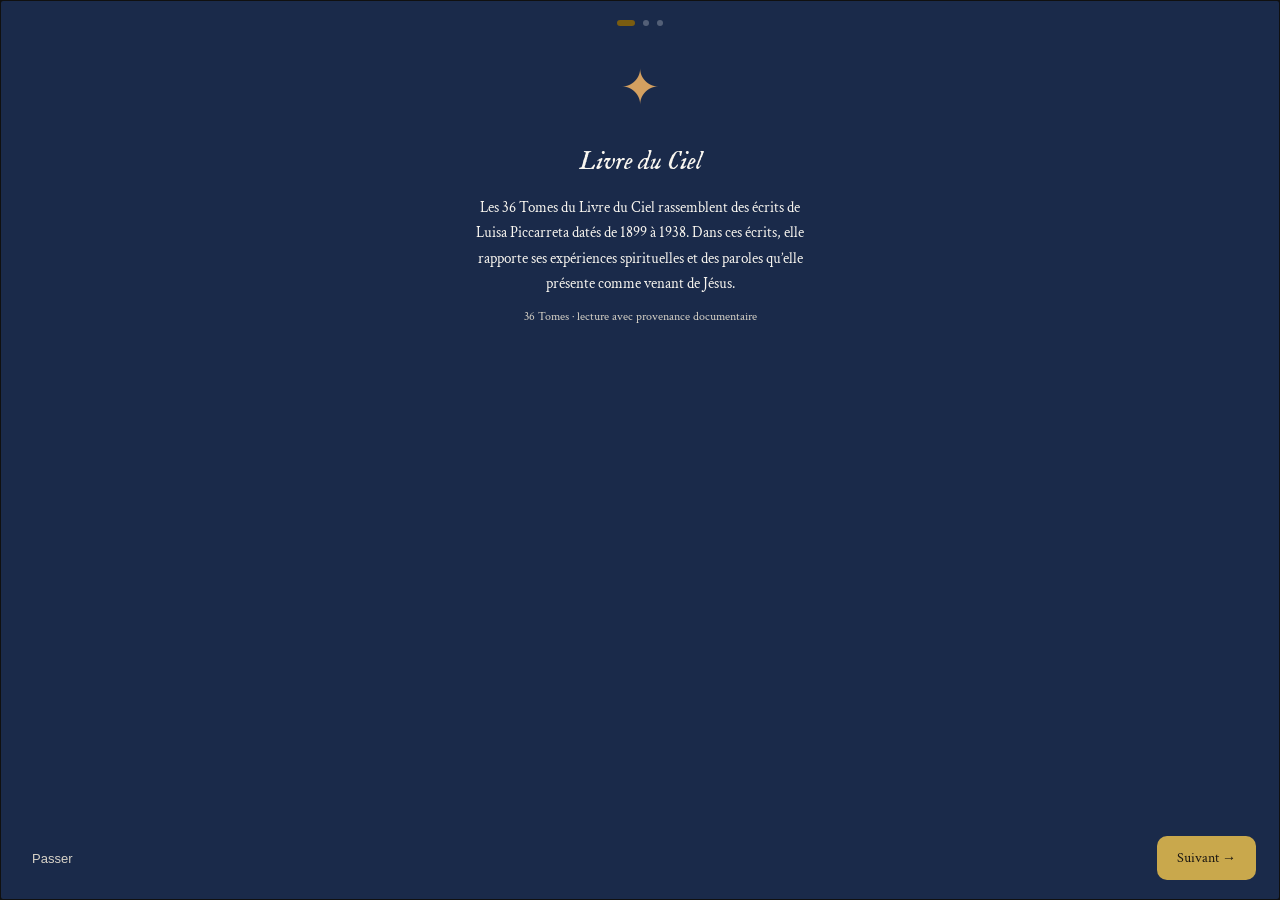
==== index.html @ bce95d48 "v142.19" ====
<!DOCTYPE html>
<html lang="fr" data-theme="system">
<head>
<meta charset="UTF-8">
<meta name="viewport" content="width=device-width, initial-scale=1.0, viewport-fit=cover">
<meta name="theme-color" content="#1A2A4A">
<meta name="apple-mobile-web-app-capable" content="yes">
<meta name="apple-mobile-web-app-status-bar-style" content="default">
<meta name="apple-mobile-web-app-title" content="Livre du Ciel">
<title>Livre du Ciel — Luisa Piccarreta</title>
<link rel="manifest" href="manifest.json">
<link rel="icon" type="image/png" sizes="16x16" href="icons/favicon-16.png">
<link rel="icon" type="image/png" sizes="32x32" href="icons/favicon-32.png">
<link rel="shortcut icon" href="icons/favicon.ico">
<link rel="apple-touch-icon" sizes="60x60" href="icons/icon-60.png">
<link rel="apple-touch-icon" sizes="120x120" href="icons/icon-120.png">
<link rel="apple-touch-icon" sizes="180x180" href="icons/apple-touch-icon.png">
<link rel="stylesheet" href="assets/icons/tabler-icons.min.css">
<link rel="stylesheet" href="assets/fonts/fonts.css">
<script src="assets/js/sortable.min.js"></script>
<style>
/* ═══════════════════════════════════════════
   TOKENS
═══════════════════════════════════════════ */
:root {
  --ivory:#F9F6F0; --night:#1A2A4A; --gold:#C9A84C; --gold-decor:#C9A84C; --gold-border:#B89432; --gold-text:#6E5410; --gold-light:#E8D5A3;
  --gold-pale:#F5EDD8; --ink:#2C1810; --muted:#7A6E62; --border:#E2D9CC;
  --white:#FFFFFF; --green:#0F6E56; --red:#993C1D;
  --serif:'IM Fell English',Georgia,serif;
  --body:'Crimson Text',Georgia,serif;
  --reader-size:19px;
  --reader-measure:613px; --home-offline-title-size:13px; --home-offline-detail-size:12px;
  --reader-title-size:20px; --browse-title-size:15px; --journey-copy-size:13px; --journey-action-size:14px;
  --content-meta-size:12px; --content-seq-size:11px; --reading-badge-size:11px; --source-mode-size:12px; --supp-badge-size:12px;
  --reader-control-size:14px; --reader-journey-copy-size:13px; --reader-journey-action-size:14px; --reader-context-back-size:14px; --reader-chrome-title-size:14px; --reader-orientation-size:12px; --reader-date-size:13px; --search-excerpt-size:15px; --espace-excerpt-size:14px; --collection-excerpt-size:14px;
  --help-body-size:14px; --help-tip-size:13px; --help-title-size:16px; --annotation-body-size:14px; --collection-title-size:16px;
  --home-title-size:28px; --home-quote-size:15px; --home-resume-title-size:16px; --home-action-size:13px;
  --accent:#7a5c10;
  --onboarding-bg:#1A2A4A; --onboarding-ink:#F9F6F0; --onboarding-muted:#D8D3C8; --onboarding-accent:#D4A060;
  --accent-fill:#1A2A4A; --accent-fill-ink:#D4A060; --toast-bg:#1A2A4A; --toast-ink:#F9F6F0;
  --supp-bg:rgba(110,84,16,.055); --supp-border:#B89432; --supp-badge-bg:#F2E6C6; --supp-badge-ink:#5C4610;
  --sat-top:env(safe-area-inset-top,0px);
  --sat-bot:env(safe-area-inset-bottom,0px);
  --nav-h:58px;
  --nav-safe-h:calc(var(--nav-h) + var(--sat-bot));
}
@media(prefers-color-scheme:dark){
  :root{--ivory:#1A1612;--night:#E8D9C4;--gold:#D4A843;--gold-decor:#D4A843;--gold-border:#8F6C24;--gold-text:#D4A843;--accent:#d4a843;--gold-light:#5A4520;
        --gold-pale:#2A2010;--ink:#D4C8BC;--muted:#A89B8E;--border:#2E2820;--white:#201C18;
        --accent-fill:#2A2010;--accent-fill-ink:#D4A843;--toast-bg:#E8D9C4;--toast-ink:#2C1810;
        --supp-bg:rgba(212,168,67,.075);--supp-border:#8F6C24;--supp-badge-bg:#342A18;--supp-badge-ink:#E1BC61;}
}
html[data-theme="dark"]{
  --ivory:#1A1612;--night:#E8D9C4;--gold:#D4A843;--gold-decor:#D4A843;--gold-border:#8F6C24;--gold-text:#D4A843;--accent:#d4a843;--gold-light:#5A4520;
  --gold-pale:#2A2010;--ink:#D4C8BC;--muted:#A89B8E;--border:#2E2820;--white:#201C18;
  --accent-fill:#2A2010;--accent-fill-ink:#D4A843;--toast-bg:#E8D9C4;--toast-ink:#2C1810;
  --supp-bg:rgba(212,168,67,.075);--supp-border:#8F6C24;--supp-badge-bg:#342A18;--supp-badge-ink:#E1BC61;
}


/* ══ DARK MODE SURFACE FIXES ══
   Applied when system is dark OR user toggled dark manually.
   Keeps surfaces readable without blown-out contrast. */
@media(prefers-color-scheme:dark){
  :root:not([data-theme="light"]) .resume-card,
  html[data-theme="dark"] .resume-card
  { background:#242018 !important; }

  :root:not([data-theme="light"]) .rc-ref,
  html[data-theme="dark"] .rc-ref
  { color:#D4C8BC !important; }

  :root:not([data-theme="light"]) .rc-excerpt,
  html[data-theme="dark"] .rc-excerpt
  { color:rgba(212,200,188,.6) !important; }

  :root:not([data-theme="light"]) .rc-btn,
  html[data-theme="dark"] .rc-btn
  { background:#C9A84C !important; color:#1A1612 !important; }

  /* Card surfaces — mid dark, not pitch black */
  :root:not([data-theme="light"]) .help-card,
  :root:not([data-theme="light"]) .autour-card,
  :root:not([data-theme="light"]) .vol-card,
  :root:not([data-theme="light"]) .entry-door,
  :root:not([data-theme="light"]) .ha-btn,
  :root:not([data-theme="light"]) .result-card,
  html[data-theme="dark"] .help-card,
  html[data-theme="dark"] .autour-card,
  html[data-theme="dark"] .vol-card,
  html[data-theme="dark"] .entry-door,
  html[data-theme="dark"] .ha-btn,
  html[data-theme="dark"] .result-card
  { background:#242018 !important; }

  /* Search bar */
  :root:not([data-theme="light"]) .search-bar,
  html[data-theme="dark"] .search-bar
  { background:#242018 !important; }

  /* Collection items */
  :root:not([data-theme="light"]) .col-item,
  html[data-theme="dark"] .col-item
  { background:#1A1612 !important; }

  /* Sheet overlays — slightly lighter than page bg */
  :root:not([data-theme="light"]) .sheet,
  :root:not([data-theme="light"]) #autour-sheet,
  html[data-theme="dark"] .sheet,
  html[data-theme="dark"] #autour-sheet
  { background:#201C18 !important; }

  /* Primary button (Créer et ajouter, Enregistrer, Reprendre) */
  :root:not([data-theme="light"]) .btn-primary,
  html[data-theme="dark"] .btn-primary
  { background:#C9A84C !important; color:#1A1612 !important; }

  /* Secondary button */
  :root:not([data-theme="light"]) .btn-secondary,
  html[data-theme="dark"] .btn-secondary
  { background:#2A2418 !important; color:#A89B8E !important;
    border-color:#3A3020 !important; }


  /* Collection picker items */
  :root:not([data-theme="light"]) .col-pick-item:hover,
  html[data-theme="dark"] .col-pick-item:hover
  { background:#2A2418 !important; }

  /* New collection input */
  :root:not([data-theme="light"]) .col-new-input,
  :root:not([data-theme="light"]) .note-textarea,
  html[data-theme="dark"] .col-new-input,
  html[data-theme="dark"] .note-textarea
  { background:#2A2418 !important; color:#D4C8BC !important;
    border-color:#3A3020 !important; }

  /* Size overlay slider area */
  :root:not([data-theme="light"]) #size-overlay .sheet,
  html[data-theme="dark"] #size-overlay .sheet
  { background:#201C18 !important; }

  /* Espace items */
  :root:not([data-theme="light"]) .espace-item:hover,
  html[data-theme="dark"] .espace-item:hover
  { background:#2A2418 !important; }
}
/* Repeat key rules for explicit data-theme=dark (manual toggle) */
html[data-theme="dark"] .resume-card { background:#242018 !important; }
html[data-theme="dark"] .btn-primary  { background:#C9A84C !important; color:#1A1612 !important; }
html[data-theme="dark"] .rc-btn       { background:#C9A84C !important; color:#1A1612 !important; } /* v133 D-04 manual-dark contrast repair */
html[data-theme="dark"] .btn-secondary{ background:#2A2418 !important; color:#A89B8E !important; border-color:#3A3020 !important; }
html[data-theme="dark"] .sheet       { background:#201C18 !important; }
html[data-theme="dark"] #autour-sheet{ background:#201C18 !important; }
html[data-theme="dark"] .col-new-input{ background:#2A2418 !important; color:#D4C8BC !important; border-color:#3A3020 !important; }
html[data-theme="dark"] .note-textarea{ background:#2A2418 !important; color:#D4C8BC !important; border-color:#3A3020 !important; }
html[data-theme="dark"] .search-bar  { background:#242018 !important; }
html[data-theme="dark"] .help-card   { background:#242018 !important; }
html[data-theme="dark"] .autour-card { background:#242018 !important; }
html[data-theme="dark"] .vol-card    { background:#242018 !important; }
html[data-theme="dark"] .entry-door  { background:#242018 !important; }
html[data-theme="dark"] .ha-btn      { background:#242018 !important; }
html[data-theme="dark"] .result-card { background:#242018 !important; }

/* Navy-blue accent blocks (#1A2A4A) were the LIGHT-mode "night" ink colour, hardcoded
   directly instead of via a theme-aware token — so they never adapted for dark mode
   and sat as a jarring cool-blue patch against the warm near-black dark surfaces.
   Fixed at the source: .featured-quote/.chip.active/.dn-result-header/.dn-open-btn and
   their JS-computed equivalents (date navigator picker) now reference var(--accent-fill)
   / var(--accent-fill-ink), which resolve to the warm dark gold-pale/gold pairing in
   dark mode automatically — see the :root token definitions above. No !important
   overrides needed here; system-mode-resolves-to-dark is handled by the same tokens. */
html[data-theme="dark"] .dn-result-count { color:var(--muted) !important; }
@media(prefers-color-scheme:dark) {
  :root:not([data-theme="light"]):not([data-theme="dark"]) .dn-result-count { color:var(--muted) !important; }
}


html[data-theme="light"]{
  --ivory:#F9F6F0;--night:#1A2A4A;--gold:#C9A84C;--gold-decor:#C9A84C;--gold-border:#B89432;--gold-text:#6E5410;--gold-light:#E8D5A3;
  --gold-pale:#F5EDD8;--ink:#2C1810;--muted:#7A6E62;--border:#E2D9CC;--white:#FFFFFF;--toast-bg:#1A2A4A;--toast-ink:#F9F6F0;
}
*,*::before,*::after{box-sizing:border-box;margin:0;padding:0;}
/* Semantic hidden must win over component display rules (notably Safari + flex buttons). */
[hidden]{display:none!important;}
html,body{height:100%;background:var(--ivory);font-family:var(--body);color:var(--ink);}
html{overflow-x:hidden;max-width:100vw;}
body{overflow:hidden;overflow-x:hidden;max-width:100vw;min-height:100vh;min-height:100dvh;min-height:-webkit-fill-available;display:flex;flex-direction:column;padding-bottom:var(--nav-safe-h);}

/* ═══ SCROLL ═══ */
.scroll{flex:1;min-height:0;overflow-y:auto;-webkit-overflow-scrolling:touch;overscroll-behavior:contain;}
.scroll::-webkit-scrollbar{width:3px;}
.scroll::-webkit-scrollbar-thumb{background:var(--border);border-radius:2px;}


@media (prefers-reduced-motion: reduce){
  *,*::before,*::after{animation-duration:.01ms !important;animation-iteration-count:1 !important;transition-duration:.01ms !important;scroll-behavior:auto !important;}
}

/* ═══ SHARED ═══ */
.btn-icon{background:none;border:none;cursor:pointer;color:var(--muted);font-size:20px;
  padding:6px;display:flex;align-items:center;border-radius:8px;transition:color .15s,background .15s;}
.btn-icon:hover{color:var(--night);background:var(--gold-pale);}


/* RA12: WCAG 2.4.11 focus indicator. --gold-text passes on both themes. */
.btn-icon:focus-visible,.parcours-card:focus-visible,.entry-door:focus-visible,.vol-card:focus-visible,.entry-item:focus-visible,
.source-mode-btn:focus-visible,.supp-registry-item:focus-visible,.search-bar input:focus-visible,.espace-filter input:focus-visible,
.ci-note-edit:focus-visible,.note-textarea:focus-visible,.col-new-input:focus-visible{outline:2px solid var(--gold-text);outline-offset:2px;}

/* ═══ BOTTOM NAV ═══ */
#nav{display:flex;position:fixed;left:0;right:0;bottom:0;z-index:9000;height:var(--nav-safe-h);
  background:var(--ivory);border-top:0.5px solid var(--border);padding-bottom:var(--sat-bot);}
/* RA19D semantic shell lifecycle: boot blocks the underlying app until initialization completes. */
body.app-state-boot #nav,body.app-state-boot .screen,body.app-state-onboarding #nav,body.app-state-onboarding .screen{visibility:hidden;pointer-events:none;}
body.app-state-boot,body.app-state-onboarding{overflow:hidden;}
.nav-item{flex:1;display:flex;flex-direction:column;align-items:center;justify-content:center;
  gap:2px;padding:8px 4px 6px;background:none;border:none;cursor:pointer;
  font-size:12px;font-family:var(--body);color:var(--muted);transition:color .15s;}
.nav-item i{font-size:20px;}
.nav-item.active{color:var(--gold);}
.nav-item:focus-visible{outline:2px solid var(--gold-text);outline-offset:2px;}

/* ═══ SCREENS ═══ */
/* V42 desktop scroll containment: Stage A introduced the semantic <main> wrapper.
   It must inherit the body flex-height contract so screen-level .scroll panes have
   a bounded height on desktop while preserving the existing touch scroll model. */
#main-content{position:relative;display:flex;flex:1 1 auto;min-height:0;min-width:0;flex-direction:column;overflow:hidden;width:100%;}
.screen{display:none;flex:1;min-height:0;min-width:0;width:100%;max-width:100%;flex-direction:column;}
.screen.active{display:flex;}
/* Stage A semantic structure/accessibility: one main landmark and visually stable semantic headings. */
.sr-only,.speech-attribution-sr{position:absolute!important;width:1px!important;height:1px!important;padding:0!important;margin:-1px!important;overflow:hidden!important;clip:rect(0,0,0,0)!important;white-space:nowrap!important;border:0!important;}
/* R18 R7 blind-adversarial hardening: the screen-reader attribution remains in the
   accessibility tree but must never contaminate native Copy/Translate/Search or
   Selection.toString(); all other presentation-only speech labels were already
   non-selectable. */
.speech-attribution-sr{-webkit-user-select:none;user-select:none;}
h1.top-bar-title,h1.rh-title,h2.dn-section-title{margin-top:0;font-weight:400;}
h1.top-bar-title{margin-bottom:0;line-height:1.2;}
h1.rh-title{margin-top:0;}
h2.dn-section-title{margin-bottom:0;}

/* ═══ TOP BAR ═══ */
.top-bar{display:flex;align-items:center;justify-content:space-between;
  padding:calc(var(--sat-top) + 10px) 16px 10px;border-bottom:0.5px solid var(--border);
  background:var(--ivory);flex-shrink:0;}
.top-bar-title{font-family:var(--serif);font-style:italic;font-size:18px;color:var(--night);}
.top-bar-sub{font-size:11px;color:var(--muted);}

/* ═══ ONBOARDING ═══ */
.ob-dot{width:6px;height:6px;border-radius:50%;background:rgba(255,255,255,.25);transition:all .2s;}
.ob-dot.active{background:var(--accent);width:18px;border-radius:3px;}
.ob-slide{position:absolute;inset:0;padding:32px 28px 0;opacity:0;pointer-events:none;
  transition:opacity .3s;display:flex;flex-direction:column;align-items:center;text-align:center;}
.ob-slide.active{opacity:1;pointer-events:auto;}
.ob-icon{color:var(--onboarding-accent);}
.ob-title{font-family:var(--serif);font-size:26px;font-style:italic;color:var(--onboarding-ink);
  margin-bottom:16px;line-height:1.3;}
.ob-body{font-size:15px;color:var(--onboarding-ink);line-height:1.7;max-width:340px;}
.ob-sub{font-size:12px;color:var(--onboarding-muted);margin-top:12px;}
.ob-speech-demo{background:rgba(255,255,255,.06);border-radius:12px;padding:16px;
  margin-top:20px;text-align:left;max-width:340px;width:100%;border-left:3px solid #D4A060;}
.ob-choice-btn{display:flex;align-items:center;gap:10px;padding:14px 18px;
  background:rgba(255,255,255,.08);border:0.5px solid rgba(255,255,255,.22);
  border-radius:12px;font-size:14px;color:var(--onboarding-ink);font-family:var(--body);cursor:pointer;
  transition:all .15s;text-align:left;width:100%;}
.ob-choice-btn:hover{background:rgba(255,255,255,.14);}
.ob-choice-btn i{font-size:18px;color:var(--onboarding-muted);flex-shrink:0;}
.ob-skip{background:none;border:none;font-size:13px;color:var(--onboarding-muted);
  cursor:pointer;padding:8px;}
.ob-next{background:var(--gold);border:none;color:#1A1612;font-size:14px;font-weight:500;
  padding:10px 20px;border-radius:10px;cursor:pointer;font-family:var(--body);}
/* RA19D mobile first-launch geometry: dynamic viewport + vertically scrollable active slide. */
#onboarding-overlay{height:100vh;height:100dvh;}
#onboarding-inner{height:100%;height:100dvh;max-height:100dvh;min-height:0;display:flex;flex-direction:column;}
#onboarding-slides{flex:1;min-height:0;overflow:hidden;position:relative;}
#onboarding-slides .ob-slide{overflow-y:auto;overflow-x:hidden;-webkit-overflow-scrolling:touch;overscroll-behavior-y:contain;padding-bottom:24px;}
#onboarding-footer{display:flex;justify-content:space-between;align-items:center;flex-shrink:0;padding:16px 24px calc(20px + var(--sat-bot));}
@media(max-height:600px){
  #onboarding-slides .ob-slide{padding-top:18px;}
  #onboarding-footer{padding-top:10px;padding-bottom:calc(12px + var(--sat-bot));}
  .ob-title{margin-bottom:10px;}
  .ob-speech-demo{margin-top:12px;}
}
/* ═══ END ONBOARDING ═══ */
/* ═══ NOTE QUOTE PREVIEW ═══ */
.note-quote-preview{background:rgba(201,168,76,.08);border-left:3px solid var(--gold);
  border-radius:0 8px 8px 0;padding:10px 14px;margin-bottom:12px;}
.nqp-label{font-size:10px;letter-spacing:.08em;text-transform:uppercase;color:var(--gold-text);margin-bottom:6px;}
.nqp-text{font-family:var(--serif);font-size:14px;color:var(--night);font-style:italic;line-height:1.6;
  display:-webkit-box;-webkit-line-clamp:3;-webkit-box-orient:vertical;overflow:hidden;}
/* ═══ PARCOURS ═══ */
.parcours-list{padding:0 16px 20px;}
.parcours-card{background:var(--white);border:0.5px solid var(--border);border-radius:14px;
  padding:16px 18px;margin-bottom:10px;cursor:pointer;text-align:left;width:100%;
  transition:all .15s;border-left:3px solid transparent;}
.parcours-card:hover{border-left-color:var(--gold);
  background:rgba(201,168,76,.06);}
.pc-label{font-size:10px;letter-spacing:.08em;text-transform:uppercase;color:var(--gold-text);margin-bottom:6px;}
.pc-title{font-family:var(--serif);font-size:16px;color:var(--night);margin-bottom:4px;}
.pc-desc{font-size:12px;color:var(--muted);line-height:1.5;}
.pc-meta{font-size:11px;color:var(--muted);margin-top:8px;}
/* ═══ STATS ═══ */
.stat-card{background:var(--white);border:0.5px solid var(--border);border-radius:12px;
  padding:14px 16px;text-align:center;}
.stat-num{font-family:var(--serif);font-size:28px;color:var(--night);font-weight:400;line-height:1;}
.stat-label{font-size:11px;color:var(--muted);margin-top:4px;}
.stat-progress-label{font-size:11px;color:var(--muted);margin-bottom:6px;}
.stat-progress-bar-bg{height:6px;background:var(--border);border-radius:3px;}
.stat-progress-bar-fill{height:6px;background:var(--gold);border-radius:3px;transition:width .5s;}
/* ═══ ENTRY READ STATUS ═══ */
.ei-statuses{display:flex;align-items:center;gap:5px;flex-shrink:0;margin-top:1px;min-height:22px;}
.ei-fav-mark{width:20px;height:22px;min-width:20px;display:flex;align-items:center;justify-content:center;
  flex-shrink:0;color:var(--red);font-size:16px;line-height:1;}
.ei-read-mark{width:22px;height:22px;min-width:22px;border-radius:50%;display:flex;align-items:center;justify-content:center;
  flex-shrink:0;color:var(--green);font-size:18px;}
.entry-item:not(.read) .ei-title{font-weight:600;}
.entry-item.read .ei-title{font-weight:400;color:var(--muted);opacity:1;}
.entry-item.read .ei-date{opacity:1;}
/* ═══ READER DESKTOP WIDTH ═══ */
@media(min-width:680px){#reader-body{max-width:var(--reader-measure);margin:0 auto;}}
#home-first{padding:32px 20px;}
#home-first .app-title{font-family:var(--serif);font-style:italic;font-size:var(--home-title-size);
  color:var(--night);margin-bottom:6px;}
#home-first .app-sub{font-size:var(--journey-copy-size);color:var(--muted);line-height:1.6;margin-bottom:32px;}
.entry-door{display:flex;align-items:center;gap:14px;padding:18px 20px;
  background:var(--white);border:0.5px solid var(--border);border-radius:14px;
  margin-bottom:12px;cursor:pointer;width:100%;text-align:left;transition:all .15s;
  border-left:3px solid transparent;}
.entry-door:hover{border-left-color:var(--gold);
  background:var(--gold-pale);}
.door-icon{font-size:22px;color:var(--gold-text);width:28px;flex-shrink:0;}
.door-text .dt{font-family:var(--serif);font-size:var(--browse-title-size);color:var(--night);margin-bottom:2px;line-height:1.35;}
.door-text .ds{font-size:var(--content-meta-size);color:var(--muted);line-height:1.4;}
.home-lib-link{display:flex;align-items:center;gap:6px;justify-content:center;
  margin-top:20px;padding:10px;background:none;border:none;cursor:pointer;
  font-size:var(--home-action-size);color:var(--muted);font-family:var(--body);}
.home-lib-link:hover{color:var(--night);}
.home-offline-notice{margin:10px 16px 0;padding:11px 12px;border:0.5px solid var(--border);border-radius:12px;
  background:var(--gold-pale);display:flex;align-items:flex-start;gap:10px;color:var(--night);}
.home-offline-notice>i{font-size:18px;color:var(--gold-text);margin-top:1px;flex-shrink:0;}
.home-offline-copy{flex:1;min-width:0;}
.home-offline-title{font-size:var(--home-offline-title-size);font-weight:600;line-height:1.3;margin-bottom:2px;}
.home-offline-detail{font-size:var(--home-offline-detail-size);color:var(--muted);line-height:1.45;}
.home-offline-action{flex-shrink:0;border:1px solid var(--gold);background:var(--white);color:var(--night);border-radius:8px;
  padding:7px 10px;font:600 var(--content-meta-size)/1.2 var(--body);cursor:pointer;}
.home-offline-action:disabled{opacity:.55;cursor:default;}
@media(max-width:520px){.home-offline-notice{flex-wrap:wrap}.home-offline-action{margin-left:28px;}}

#home-return{padding:16px;}
.featured-quote{background:var(--accent-fill);border-radius:16px;padding:18px 20px;
  margin-bottom:14px;cursor:pointer;transition:opacity .15s;border-left:3px solid var(--gold);}
.featured-quote:hover{opacity:.9;}
.fq-label{font-size:var(--reading-badge-size);letter-spacing:.1em;text-transform:uppercase;color:var(--gold);
  margin-bottom:10px;display:flex;align-items:center;gap:5px;}
.fq-text{font-family:var(--serif);font-size:var(--home-quote-size);color:#fff;line-height:1.65;
  font-style:italic;margin-bottom:10px;}
.fq-ref{font-size:var(--content-meta-size);color:rgba(255,255,255,.62);}
.speech-filter-chip{display:inline-flex;align-items:center;gap:5px;
  padding:5px 12px;border-radius:20px;font-size:12px;font-family:var(--body);
  border:0.5px solid var(--border);background:var(--white);color:var(--night);
  cursor:pointer;transition:all .15s;white-space:nowrap;}
.speech-filter-chip.active{background:#5C3A10;border-color:#5C3A10;color:#fff;}
.speech-filter-chip i{font-size:13px;}
.resume-card{background:var(--night);border-radius:16px;padding:20px;margin-bottom:16px;
  cursor:pointer;transition:opacity .15s;}
.resume-card:hover{opacity:.9;}
.rc-label{font-size:var(--reading-badge-size);letter-spacing:.1em;text-transform:uppercase;color:var(--gold);
  margin-bottom:8px;}
.rc-ref{font-family:var(--serif);font-size:var(--home-resume-title-size);color:#fff;margin-bottom:6px;line-height:1.35;}
.rc-excerpt{font-size:var(--journey-copy-size);color:rgba(255,255,255,.72);font-style:italic;
  line-height:1.65;margin-bottom:14px;display:-webkit-box;
  -webkit-line-clamp:2;-webkit-box-orient:vertical;overflow:hidden;}
.rc-btn{display:inline-flex;align-items:center;gap:6px;background:var(--gold);
  color:var(--night);border:none;border-radius:8px;padding:8px 18px;
  font-size:var(--home-action-size);font-family:var(--body);font-weight:600;cursor:pointer;line-height:1.25;}
.rc-actions{display:flex;flex-wrap:wrap;gap:8px;align-items:stretch;}
.rc-secondary{display:inline-flex;align-items:center;gap:6px;background:transparent;max-width:100%;
  color:#fff;border:1px solid rgba(255,255,255,.32);border-radius:8px;padding:8px 12px;
  font-size:var(--home-action-size);font-family:var(--body);font-weight:500;cursor:pointer;white-space:normal;overflow-wrap:anywhere;line-height:1.25;}
.rc-secondary:hover{background:rgba(255,255,255,.08);}
.rc-health{font-size:var(--journey-copy-size);line-height:1.45;color:rgba(255,255,255,.78);margin:0 0 10px;}
.home-actions{display:flex;gap:10px;}
.ha-btn{flex:1;display:flex;align-items:center;justify-content:center;gap:6px;
  padding:13px 8px;background:var(--white);border:0.5px solid var(--border);
  border-radius:12px;font-size:var(--home-action-size);color:var(--night);font-family:var(--body);
  cursor:pointer;transition:all .15s;}
.ha-btn i{font-size:18px;color:var(--gold-text);}
.ha-btn:hover{background:var(--gold-pale);}

/* ═══ TOMES SCREEN ═══ */
.vol-grid{padding:12px;}
.vol-section-label{font-size:10px;letter-spacing:.1em;text-transform:uppercase;
  color:var(--muted);padding:8px 4px 6px;font-family:var(--body);}
.vol-card{display:flex;align-items:center;gap:12px;padding:13px 14px;
  background:var(--white);border:0.5px solid var(--border);border-radius:12px;
  margin-bottom:8px;cursor:pointer;transition:all .15s;border-left:3px solid transparent;
  width:100%;text-align:left;}
.vol-card:hover{border-left-color:var(--gold);
  background:var(--gold-pale);}
.vol-card.locked{opacity:.45;cursor:default;pointer-events:none;}
.vol-card.current{border-left-color:var(--gold);}
.vc-num{font-size:11px;font-weight:600;color:var(--gold-text);width:32px;flex-shrink:0;
  font-family:var(--body);}
.vc-body{flex:1;min-width:0;}
.vc-title{font-family:var(--serif);font-size:var(--browse-title-size);color:var(--night);margin-bottom:2px;line-height:1.35;}
.vc-sub{font-size:var(--content-meta-size);color:var(--muted);}
.vc-status{width:7px;height:7px;border-radius:50%;flex-shrink:0;}
.vs-ok{background:#2D7A40;}
.vs-rev{background:var(--gold);}
.vs-soon{background:var(--border);}
.vol-progress{height:2px;background:var(--border);border-radius:1px;margin-top:5px;}
.vol-progress-bar{height:2px;background:var(--gold);border-radius:1px;transition:width .3s;}

/* ═══ ENTRY LIST (inside a tome) ═══ */
.entry-item{display:flex;align-items:flex-start;gap:10px;padding:12px 16px;
  border-bottom:0.5px solid var(--border);cursor:pointer;transition:background .1s;
  background:none;width:100%;text-align:left;border-left:2px solid transparent;}
@media(hover:hover){.entry-item:hover{background:var(--gold-pale);}}
.ei-seq{font-size:var(--content-seq-size);color:var(--muted);width:32px;flex-shrink:0;text-align:right;margin-top:2px;}
.ei-body{flex:1;min-width:0;}
.ei-title{font-family:var(--serif);font-size:var(--browse-title-size);color:var(--night);
  line-height:1.35;margin-bottom:3px;}
.ei-date{font-size:var(--content-meta-size);color:var(--muted);}
.ei-supp-badge,.supplement-badge{display:inline-flex;align-items:center;gap:4px;width:max-content;
  border:1px solid var(--supp-border);background:var(--supp-badge-bg);color:var(--supp-badge-ink);
  border-radius:999px;font-family:var(--body);font-size:var(--supp-badge-size);font-weight:600;line-height:1.1;
  letter-spacing:.06em;text-transform:uppercase;padding:3px 7px;}
.ei-supp-badge{margin-top:5px;}
.corpus-mode-pill{white-space:nowrap;}
.source-mode-bar{display:flex;justify-content:center;padding:7px 12px 8px;background:var(--ivory);border-bottom:.5px solid var(--border);flex-shrink:0;}
.source-mode-segment{display:inline-flex;align-items:center;padding:2px;background:var(--white);border:1px solid var(--border);border-radius:999px;box-shadow:0 1px 2px rgba(54,44,26,.04);max-width:100%;}
.source-mode-btn{min-height:44px;border:0;background:transparent;color:var(--muted);font-family:var(--body);font-size:var(--source-mode-size);font-weight:600;letter-spacing:.04em;padding:8px 14px;border-radius:999px;cursor:pointer;white-space:nowrap;}
.source-mode-btn:hover{color:var(--night);}
.source-mode-btn.active{background:var(--gold-pale);color:var(--gold-text);box-shadow:inset 0 0 0 1px var(--gold-light);}
.source-mode-caption{font-size:var(--content-meta-size);color:var(--muted);text-align:center;padding:0 14px 7px;background:var(--ivory);}
.documentary-view-status{display:none;align-items:center;justify-content:space-between;gap:10px;padding:7px 12px;background:var(--gold-pale);border-bottom:.5px solid var(--gold-light);color:var(--gold-text);font-size:var(--content-meta-size);flex-shrink:0;}
.documentary-view-status.show{display:flex;}
.documentary-view-status-copy{min-width:0;font-weight:600;line-height:1.3;}
.documentary-view-status-actions{display:flex;align-items:center;gap:6px;flex-shrink:0;}
.documentary-view-status-btn{min-height:36px;border:1px solid var(--gold-light);border-radius:999px;background:var(--white);color:var(--gold-text);font-family:var(--body);font-size:11px;font-weight:700;padding:5px 9px;cursor:pointer;white-space:nowrap;}
.documentary-view-status-btn.primary{background:var(--gold-text);color:var(--white);border-color:var(--gold-text);}
.documentary-view-status-btn:focus-visible{outline:2px solid var(--gold-text);outline-offset:2px;}
@media(max-width:420px){.documentary-view-status{align-items:flex-start;flex-direction:column}.documentary-view-status-actions{width:100%;justify-content:flex-start;flex-wrap:wrap}}
.documentary-choice-list{display:grid;gap:8px;margin-top:10px;}
.documentary-choice{width:100%;text-align:left;border:1px solid var(--border);border-radius:10px;background:var(--white);color:var(--ink);padding:11px 12px;font-family:var(--body);cursor:pointer;}
.documentary-choice.active{border-color:var(--gold-text);background:var(--gold-pale);}
.documentary-choice strong{display:block;font-size:14px;margin-bottom:3px;}
.documentary-choice span{display:block;font-size:12px;color:var(--muted);line-height:1.4;}
.documentary-choice:focus-visible{outline:2px solid var(--gold-text);outline-offset:2px;}
.journey-selection-guide{margin:8px 14px 4px;padding:9px 11px;border:1px solid var(--gold-light);border-radius:9px;
  background:var(--gold-pale);color:var(--gold-text);font-size:12px;line-height:1.45;}
.journey-selection-guide[hidden]{display:none!important;}
.supp-registry-intro{margin:12px 16px 8px;padding:12px 13px;border:1px solid var(--supp-border);border-radius:10px;background:var(--supp-bg);font-size:12px;line-height:1.5;color:var(--ink);}
.supp-registry-item{display:block;width:calc(100% - 24px);margin:0 12px 8px;padding:12px 13px;text-align:left;border:1px solid var(--border);border-left:3px solid var(--supp-border);border-radius:10px;background:var(--white);cursor:pointer;}
.supp-registry-item:hover{background:var(--supp-bg);}
.sri-top{display:flex;align-items:center;gap:7px;flex-wrap:wrap;margin-bottom:5px;font-size:var(--content-meta-size);color:var(--muted);}
.sri-title{font-family:var(--serif);font-size:var(--browse-title-size);line-height:1.35;color:var(--night);margin-bottom:4px;}
.sri-excerpt{font-size:var(--content-meta-size);line-height:1.45;color:var(--muted);display:-webkit-box;-webkit-line-clamp:2;-webkit-box-orient:vertical;overflow:hidden;}
.sri-type{display:inline-flex;border:1px solid var(--supp-border);background:var(--supp-badge-bg);color:var(--supp-badge-ink);border-radius:999px;padding:2px 6px;font-size:12px;font-weight:600;letter-spacing:.04em;text-transform:uppercase;}
.supp-context-card{margin:0 0 12px;padding:10px 12px;border:1px dashed var(--border);border-radius:8px;background:var(--white);color:var(--muted);font-size:12px;line-height:1.5;}
.supp-context-card.after{margin-top:10px;margin-bottom:0;}
.supp-context-label{font-size:12px;letter-spacing:.08em;text-transform:uppercase;color:var(--gold-text);margin-bottom:4px;font-weight:600;}
@media(max-width:420px){.source-mode-btn{min-height:44px;padding:10px 10px;font-size:var(--source-mode-size)}.source-mode-bar{padding-left:8px;padding-right:8px;overflow-x:auto}.source-mode-segment{flex-shrink:0}}
@media(max-width:420px){.source-mode-bar.reader-context-bar{overflow:visible}.reader-context-bar .source-mode-segment{flex:1 1 auto}.reader-context-bar .source-mode-btn{padding-left:7px;padding-right:7px}}

/* ═══ READER ═══ */
.reader-top{display:flex;align-items:center;justify-content:space-between;
  padding:calc(var(--sat-top) + 8px) 14px 8px;border-bottom:0.5px solid var(--border);
  background:var(--ivory);flex-shrink:0;}
.btn-back{display:flex;align-items:center;gap:5px;background:none;border:none;
  cursor:pointer;color:var(--muted);font-size:13px;font-family:var(--body);
  padding:4px;border-radius:6px;transition:color .15s;}
.btn-back:hover{color:var(--night);}
.reader-tools{display:flex;align-items:center;gap:2px;}
.reader-top-title{flex:1;min-width:0;text-align:center;padding:0 8px;font-family:var(--serif);font-size:var(--reader-chrome-title-size);
  color:var(--night);white-space:nowrap;overflow:hidden;text-overflow:ellipsis;}
.reader-menu-list{display:grid;grid-template-columns:1fr;gap:8px;padding:6px 0 2px;}
.reader-menu-btn{min-height:48px;width:100%;display:flex;align-items:center;gap:10px;text-align:left;padding:10px 12px;
  border:1px solid var(--border);border-radius:10px;background:var(--white);color:var(--ink);font:inherit;cursor:pointer;}
.reader-menu-btn i{font-size:19px;color:var(--gold-text);}
.reader-menu-btn.active{border-color:var(--gold-light);background:var(--gold-pale);}
.reader-info-grid{display:grid;gap:8px;padding:6px 0 12px;}
.reader-info-row{display:grid;grid-template-columns:minmax(100px,34%) 1fr;gap:10px;align-items:start;font-size:13px;}
.reader-info-key{color:var(--muted);}
.reader-info-val{color:var(--ink);overflow-wrap:anywhere;}
.reader-info-val.mono{font-family:monospace;font-size:11px;color:var(--gold-text);}
@media(max-width:420px){.reader-top-title{display:none}.reader-tools{margin-left:auto}.reader-info-row{grid-template-columns:1fr}.reader-info-key{font-size:11px}}
.mode-pill{font-size:12px;padding:3px 10px;border-radius:12px;border:0.5px solid var(--border);
  background:none;color:var(--muted);cursor:pointer;font-family:var(--body);transition:all .15s;}
.mode-pill.reperes-active{background:var(--accent-fill);color:var(--accent-fill-ink);border-color:var(--accent-fill);}

.reader-header{padding:20px 22px 10px;}
/* v106: while an ordinary entry-open is authoritatively pinned to the absolute
   entry start, browser scroll anchoring must not reinterpret late header/font
   reflow as reading progress. The class is removed on the first genuine user
   scroll gesture. */
#reader-scroll.entry-start-locked{overflow-anchor:none;}
/* v110 Reader/List isolation. The Tome-list position is captured as logical
   return context, then the physical source scroller is neutralised only at the
   last handoff boundary. While Reader is active the hidden list stays at zero;
   its old position is reconstructed only after returning to Entries. */
#entries-list.reader-handoff-source-frozen{overflow-y:hidden!important;-webkit-overflow-scrolling:auto!important;touch-action:none!important;overscroll-behavior:none!important;}
#entries-list.reader-handoff-source-isolated{visibility:hidden!important;scroll-behavior:auto!important;overflow-anchor:none!important;}
#reader-scroll.entry-list-handoff-reset{-webkit-overflow-scrolling:auto!important;scroll-behavior:auto!important;overflow-anchor:none!important;}
#screen-entries.entries-return-restoring #entries-list{visibility:hidden!important;}
#entries-list.entries-return-lock{scroll-behavior:auto!important;overflow-anchor:none!important;}

/* v115 Search-branch navigation closure: physical scroll surfaces are never
   navigation authority. Active destination screens can be laid out while
   concealed, then revealed only after their semantic target is established. */
.screen.navigation-commit-hidden{visibility:hidden!important;pointer-events:none!important;}
.scroll.navigation-source-frozen{overflow-y:hidden!important;-webkit-overflow-scrolling:auto!important;touch-action:none!important;overscroll-behavior:none!important;}
#entries-list.tome-start-lock,#entries-list.entries-return-lock,#tomes-list.tomes-return-lock{scroll-behavior:auto!important;overflow-anchor:none!important;}

/* Reader context bar: Back remains the primary fixed navigation action. Documentary layer choices moved to the secondary Vue documentaire sheet. */
.source-mode-bar.reader-context-bar{justify-content:flex-start;gap:8px;overflow:visible;}
.reader-context-back{min-height:48px;display:inline-flex;align-items:center;gap:6px;flex:0 0 auto;border:1px solid var(--gold-light);background:var(--gold-pale);color:var(--gold-text);border-radius:999px;padding:8px 16px;font-family:var(--body);font-size:var(--reader-context-back-size);font-weight:700;line-height:1;cursor:pointer;white-space:nowrap;}
.reader-context-back i{font-size:calc(var(--reader-context-back-size) + 5px);}
.reader-context-back:hover{background:var(--white);color:var(--night);}
.reader-context-back:focus-visible{outline:2px solid var(--gold-text);outline-offset:2px;}
.reader-context-bar .source-mode-segment{flex:1 1 auto;min-width:0;justify-content:center;}
.reader-context-bar .source-mode-btn{flex:1 1 0;min-width:0;padding-left:9px;padding-right:9px;}
.reader-source-short{display:none;}
/* Inherited from v142.5: phone-safe Reader source selector closure. Short labels remain the
   canonical phone labels. The three source buttons use a real grid and never
   rely on clipping to avoid overlap. At Grand / Très grand, the source grid
   moves to its own row so the user's requested typography is preserved. */
@media(max-width:420px){
  .source-mode-bar.reader-context-bar{display:grid;grid-template-columns:auto minmax(0,1fr);align-items:center;gap:4px;padding-left:4px;padding-right:4px;overflow:visible;}
  .reader-context-back{padding-left:8px;padding-right:8px;}
  .reader-context-bar .source-mode-segment{display:grid;grid-template-columns:repeat(3,minmax(0,1fr));width:100%;min-width:0;flex:none;}
  .reader-context-bar .source-mode-btn{width:100%;min-width:0;padding-left:4px;padding-right:4px;letter-spacing:.01em;}
  .reader-context-bar .reader-source-long{display:none;}
  .reader-context-bar .reader-source-short{display:inline;}
}
/* Grand and Très grand use a separate selector row. This is a structural
   fallback: no font reduction, no truncation, no overflow masking. */
@media(max-width:420px){
  html[data-text-level="large"] .source-mode-bar.reader-context-bar,
  html[data-text-level="xlarge"] .source-mode-bar.reader-context-bar{grid-template-columns:1fr;align-items:stretch;}
  html[data-text-level="large"] .reader-context-back,
  html[data-text-level="xlarge"] .reader-context-back{justify-self:start;}
}
.journey-state-block{margin:0 0 12px;}
.journey-intent-indicator{display:inline-flex;align-items:center;gap:5px;margin:0 0 6px;padding:4px 9px;border-radius:999px;font:600 var(--reader-orientation-size) var(--body);letter-spacing:.04em;background:var(--gold-pale);color:var(--gold-text);}
.journey-intent-indicator.consultation{background:var(--accent-fill);color:var(--accent-fill-ink);}
.journey-state-explainer{font-size:var(--reader-journey-copy-size);line-height:1.45;color:var(--muted);margin:0 0 6px;max-width:42rem;}
.journey-state-explainer:empty{display:none;}
.journey-state-action{display:inline-flex;align-items:center;gap:5px;border:0;background:none;padding:8px 0;color:var(--gold-text);
  font:600 var(--reader-journey-action-size) var(--body);cursor:pointer;text-align:left;min-height:44px;white-space:normal;overflow-wrap:anywhere;}
.journey-state-action:hover{text-decoration:underline;}
.journey-state-action[hidden]{display:none!important;}
.journey-state-action:focus-visible,.rc-secondary:focus-visible{outline:2px solid var(--gold-text);outline-offset:2px;}
.journey-intent-indicator:focus{outline:2px solid var(--gold-text);outline-offset:3px;}
@media(max-width:420px){.journey-state-explainer{font-size:var(--reader-journey-copy-size)}.journey-state-action{font-size:var(--reader-journey-action-size);line-height:1.35}}
.rh-vol{font-size:var(--reader-orientation-size);letter-spacing:.1em;text-transform:uppercase;
  color:var(--gold-text);font-family:var(--body);margin-bottom:6px;}
.rh-title{font-family:var(--serif);font-size:var(--reader-title-size);color:var(--night);
  line-height:1.35;margin-bottom:8px;}
.rh-date{font-size:var(--reader-date-size);color:var(--muted);margin-bottom:10px;}
.rh-divider{height:1px;background:linear-gradient(90deg,var(--gold-light),transparent);opacity:.5;}

.reader-body{padding:0 22px 20px;}
.reader-body.supplement-entry-body{margin:0 14px 20px;padding:14px 16px 18px;box-sizing:border-box;
  background:var(--supp-bg);border-left:3px solid var(--supp-border);border-radius:8px;}
.reader-body.supplement-entry-body .dp:last-child{margin-bottom:0;}
.supplement-header-badge{margin-top:4px;margin-bottom:8px;}
.dp.supplement-inline-block{background:var(--supp-bg);border-left:3px solid var(--supp-border);
  border-radius:7px;padding:10px 12px;margin:.55em 0 .95em;box-sizing:border-box;}
.supplement-inline-banner{display:none;align-items:center;justify-content:flex-start;margin:0 0 7px;
  -webkit-user-select:none;user-select:none;line-height:1.2;}
.reperes-on .supplement-inline-banner{display:flex;}
.supplement-inline-provenance{font-size:11px;color:var(--muted);line-height:1.35;margin-left:7px;}
.supplement-provenance-note{font-size:11px;color:var(--muted);line-height:1.4;margin-top:6px;}
.dp{font-family:var(--body);font-size:var(--reader-size);line-height:1.85;
  color:var(--ink);margin-bottom:0.9em;scroll-margin-top:16px;
  -webkit-user-select:text;user-select:text;}
/* Suppress iOS callout (native Copy/Translate menu) on reader text */
#reader-body{-webkit-touch-callout:none;}
.dp.target{background:rgba(201,168,76,.08);border-radius:4px;padding:4px 6px;margin:-4px -6px;}
.para-fragment.context-target{outline:2px solid var(--gold-light);outline-offset:3px;border-radius:3px;}
/* Whole-paragraph activation only. Text selection deliberately gets no fragment outline: on iOS an outline on a multi-line inline span is painted as many rectangular line boxes. */

/* Repères — technical provenance cues, never tool gating */
.provenance{background:var(--white);border:0.5px solid var(--border);border-radius:10px;
  padding:12px 16px;margin:8px 22px 20px;display:none;}
.provenance.show{display:block;}
.prov-row{display:flex;gap:8px;font-size:12px;margin-bottom:4px;align-items:baseline;}
.prov-label{color:var(--muted);min-width:100px;flex-shrink:0;}
.prov-val{color:var(--ink);font-family:var(--body);}
.prov-id{font-family:monospace;font-size:11px;color:var(--gold-text);}
/* LDC-C: paragraph references are technical markers. They are absent from the calm
   reader and appear only with Repères, without altering canonical fragments. */
.reperes-flow-meta{display:none;flex-wrap:wrap;gap:5px;margin:0 0 7px;font-family:var(--body);}
.reperes-on .reperes-flow-meta{display:flex;}
.repere-chip{display:inline-flex;align-items:center;min-height:24px;padding:2px 7px;border:1px solid var(--border);
  border-radius:999px;background:var(--white);font-family:monospace;font-size:10px;line-height:1.25;color:var(--muted);}

/* Prev/next nav */
.entry-nav{display:flex;gap:8px;padding:12px 22px 20px;flex-shrink:0;border-top:0.5px solid var(--border);}
/* v142.16 physical-gate repair: in a genuinely short Reader viewport, preserve
   a useful reading window by yielding global chrome before text. Safe areas stay
   reserved; the mode is measurement-driven, not orientation- or device-name-driven. */
body.reader-low-height{padding-bottom:var(--sat-bot);}
body.reader-low-height #nav{display:none;}
/* Fixed Reader auxiliaries intentionally keep their existing var(--nav-safe-h)
   bottom offset: with global nav yielded, that same band protects the in-flow
   entry navigation from toast/selection-panel overlap. */
body.reader-low-height #screen-reader .reader-top{padding-top:calc(var(--sat-top) + 4px);padding-bottom:4px;}
body.reader-low-height #screen-reader .source-mode-bar.reader-context-bar{padding-top:4px;padding-bottom:4px;}
body.reader-low-height #screen-reader .reader-context-back{min-height:44px;padding-top:6px;padding-bottom:6px;}
body.reader-low-height #screen-reader .documentary-view-status.show{padding:4px 8px;gap:6px;align-items:center;flex-direction:row;}
body.reader-low-height #screen-reader .documentary-view-status-actions{flex-wrap:nowrap;}
body.reader-low-height #screen-reader .entry-nav{padding-top:4px;padding-bottom:4px;}
body.reader-low-height #screen-reader .enav-btn{min-height:44px;padding:6px 8px;}
body.reader-low-height #screen-reader .mark-read-btn{min-height:44px;}
/* R18 R3: favourite state must change paint, never geometry.
   The bundled Tabler font has no ti-heart-filled glyph; the former Arial ♥ fallback
   was visibly smaller than the outline heart. Both states now use the same closed
   24x24 vector path and identical stroke geometry. Only the fill changes. */
.reader-fav-top{color:var(--gold-text);}
.ti-heart:before,.ti-heart-filled:before{
  content:"" !important;display:inline-block;width:1em;height:1em;vertical-align:-.12em;
  background-color:currentColor;
  -webkit-mask-repeat:no-repeat;mask-repeat:no-repeat;
  -webkit-mask-position:center;mask-position:center;
  -webkit-mask-size:100% 100%;mask-size:100% 100%;
}
.ti-heart:before{
  -webkit-mask-image:url("data:image/svg+xml,%3Csvg xmlns='http://www.w3.org/2000/svg' viewBox='0 0 24 24'%3E%3Cpath d='M20.84 4.61a5.5 5.5 0 0 0-7.78 0L12 5.67l-1.06-1.06a5.5 5.5 0 0 0-7.78 7.78L12 21.23l8.84-8.84a5.5 5.5 0 0 0 0-7.78z' fill='none' stroke='black' stroke-width='2' stroke-linecap='round' stroke-linejoin='round'/%3E%3C/svg%3E");
  mask-image:url("data:image/svg+xml,%3Csvg xmlns='http://www.w3.org/2000/svg' viewBox='0 0 24 24'%3E%3Cpath d='M20.84 4.61a5.5 5.5 0 0 0-7.78 0L12 5.67l-1.06-1.06a5.5 5.5 0 0 0-7.78 7.78L12 21.23l8.84-8.84a5.5 5.5 0 0 0 0-7.78z' fill='none' stroke='black' stroke-width='2' stroke-linecap='round' stroke-linejoin='round'/%3E%3C/svg%3E");
}
.ti-heart-filled:before{
  -webkit-mask-image:url("data:image/svg+xml,%3Csvg xmlns='http://www.w3.org/2000/svg' viewBox='0 0 24 24'%3E%3Cpath d='M20.84 4.61a5.5 5.5 0 0 0-7.78 0L12 5.67l-1.06-1.06a5.5 5.5 0 0 0-7.78 7.78L12 21.23l8.84-8.84a5.5 5.5 0 0 0 0-7.78z' fill='black' stroke='black' stroke-width='2' stroke-linecap='round' stroke-linejoin='round'/%3E%3C/svg%3E");
  mask-image:url("data:image/svg+xml,%3Csvg xmlns='http://www.w3.org/2000/svg' viewBox='0 0 24 24'%3E%3Cpath d='M20.84 4.61a5.5 5.5 0 0 0-7.78 0L12 5.67l-1.06-1.06a5.5 5.5 0 0 0-7.78 7.78L12 21.23l8.84-8.84a5.5 5.5 0 0 0 0-7.78z' fill='black' stroke='black' stroke-width='2' stroke-linecap='round' stroke-linejoin='round'/%3E%3C/svg%3E");
}
/* R18 R4 adversarial hardening: forced-colours browsers may replace ordinary
   background-color with Canvas, which would make a masked heart disappear on the
   button background. Use the system text colour for the mask paint in that mode. */
@media (forced-colors:active){
  .ti-heart:before,.ti-heart-filled:before{forced-color-adjust:none;background-color:CanvasText;}
}
.reader-fav-top.active{color:var(--red);background:var(--gold-pale);}
.mark-read-btn{flex:0 0 86px;min-height:44px;border:1px solid var(--border);border-radius:10px;background:var(--white);
  color:var(--ink);font-family:var(--body);font-size:var(--reader-control-size);font-weight:600;cursor:pointer;display:flex;align-items:center;justify-content:center;
  transition:background .15s,border-color .15s,color .15s;}
.mark-read-btn.done{background:var(--accent-fill);border-color:var(--accent-fill);color:var(--accent-fill-ink);}
.mark-read-btn:focus-visible{outline:2px solid var(--gold-text);outline-offset:2px;}
.enav-btn{flex:1;display:flex;align-items:center;justify-content:center;gap:6px;
  padding:10px;border:0.5px solid var(--border);border-radius:10px;background:none;
  cursor:pointer;font-size:var(--reader-control-size);color:var(--muted);font-family:var(--body);line-height:1.2;transition:all .15s;}
.enav-label{font-size:var(--reader-control-size);line-height:1.2;min-width:0;white-space:normal;text-align:center;}
.enav-btn:hover{color:var(--night);border-color:var(--gold-light);}
.enav-btn:disabled{opacity:.3;cursor:default;}

/* Text size slider */
.textsize-bar{display:none;padding:10px 20px;background:var(--white);
  border-bottom:0.5px solid var(--border);align-items:center;gap:12px;}
.textsize-bar.show{display:flex;}
.textsize-bar input{flex:1;accent-color:var(--gold);}
.textsize-label{font-size:13px;color:var(--muted);min-width:28px;text-align:center;}
/* LDC-A — four semantic reader sizes; no free-form slider state. */
.text-level-preview{font-family:var(--body);font-size:var(--reader-size);line-height:1.55;
  color:var(--ink);padding:10px 12px;margin:4px 0 12px;border:1px solid var(--border);
  border-radius:10px;background:var(--ivory);text-align:center;}
.text-level-grid{display:grid;grid-template-columns:repeat(2,minmax(0,1fr));gap:8px;padding:0 0 16px;}
.text-level-btn{min-height:52px;border:1px solid var(--border);border-radius:10px;background:var(--white);
  color:var(--ink);font-family:var(--body);cursor:pointer;padding:8px 10px;display:flex;
  flex-direction:column;align-items:flex-start;justify-content:center;line-height:1.15;}
.text-level-btn span{font-size:14px;font-weight:600;}
.text-level-btn small{font-size:12px;color:var(--muted);margin-top:3px;}
.text-level-btn.active{border-color:var(--gold-text,var(--gold));box-shadow:0 0 0 1px var(--gold-text,var(--gold));}
.text-level-btn:focus-visible{outline:2px solid var(--gold-text,var(--gold));outline-offset:2px;}

/* Highlights */
mark.hl{border-radius:2px;padding:0;cursor:pointer;}
mark.hl-gold{background:rgba(201,168,76,.32);color:inherit;}
mark.hl-yellow{background:#fef9c3;color:inherit;}
mark.hl-green{background:#dcfce7;color:inherit;}
mark.hl-blue{background:#dbeafe;color:inherit;}
mark.hl-purple{background:#ede9fe;color:inherit;}
mark.hl-pink{background:#fce7f3;color:inherit;}

/* Highlight-popup colour swatches — solid preview dots, one per mark.hl-* colour above */
.hl-dot{width:44px;height:44px;min-width:44px;min-height:44px;border:0;cursor:pointer;
  margin:0;flex-shrink:0;padding:0;position:relative;background:transparent !important;}
.hl-dot::after{content:"";position:absolute;left:50%;top:50%;width:18px;height:18px;
  transform:translate(-50%,-50%);border-radius:50%;background:var(--hl-dot-color);border:2px solid transparent;}
.hl-dot.hl-gold{--hl-dot-color:#F1E7CC;}
.hl-dot.hl-yellow{--hl-dot-color:#FCF3A0;}
.hl-dot.hl-blue{--hl-dot-color:#CFE3F5;}
.hl-dot.hl-green{--hl-dot-color:#CFEBD2;}
/* Legacy colours remain renderable/importable but are no longer offered in the picker. */
.hl-dot.hl-purple{--hl-dot-color:#825bbe;}
.hl-dot.hl-pink{--hl-dot-color:#b95487;}
.hl-dot.selected::after{border-color:var(--gold-text);}
.hl-del-btn{background:none;border:none;cursor:pointer;color:var(--red);font-size:16px;
  padding:5px 8px;border-radius:7px;min-width:44px;min-height:44px;}
.hl-del-btn:hover{background:rgba(255,255,255,.1);}

/* ═══ SEARCH SCREEN ═══ */
/* SEARCH-V3 R5 INTERNAL LAB — explicit intent selector, constrained by v112 iPhone viewport rules. */
.search-intent-wrap{padding:10px 12px 0;flex-shrink:0;min-width:0;width:100%;max-width:100%;}
.search-intent-segment{display:grid;grid-template-columns:minmax(0,1fr) minmax(0,1fr);min-width:0;width:100%;max-width:100%;background:var(--white);border:.5px solid var(--border);border-radius:11px;padding:3px;gap:3px;}
.search-intent-btn{min-width:0;min-height:40px;border:0;border-radius:8px;background:transparent;color:var(--muted);font-family:var(--body);font-size:var(--sem-strong-13);font-weight:600;cursor:pointer;white-space:normal;overflow-wrap:anywhere;}
.search-intent-btn.active{background:var(--accent-fill);color:var(--accent-fill-ink);}
.search-intent-help{padding:6px 4px 0;color:var(--muted);font-size:var(--sem-strong-12);line-height:1.35;min-width:0;max-width:100%;overflow-wrap:anywhere;}
.search-semantic-scope-note{padding:5px 4px 0;color:var(--gold-text);font-size:var(--sem-strong-11);line-height:1.35;min-width:0;max-width:100%;overflow-wrap:anywhere;}
.search-intent-lab{font-weight:700;letter-spacing:.02em;}
.semantic-pack-panel{margin:10px 16px;padding:14px;border:.5px solid var(--border);border-radius:12px;background:var(--white);font-size:var(--sem-strong-13);line-height:1.5;min-width:0;max-width:calc(100% - 32px);overflow-wrap:anywhere;}
.semantic-pack-panel b{color:var(--night);}
.semantic-pack-panel .semantic-lab-note{margin-top:8px;color:var(--muted);font-size:var(--sem-strong-12);}
.search-bar-wrap{padding:10px 12px 8px;flex-shrink:0;min-width:0;width:100%;max-width:100%;}
.search-bar{display:flex;align-items:center;gap:8px;background:var(--white);min-width:0;width:100%;max-width:100%;
  border:0.5px solid var(--border);border-radius:10px;padding:9px 13px;}
.search-bar input,.search-bar textarea{flex:1 1 0;min-width:0;width:0;max-width:100%;border:none;background:transparent;font-size:16px;
  font-family:var(--body);color:var(--ink);outline:none;}
.search-bar input::placeholder,.search-bar textarea::placeholder{color:var(--muted);}
.search-bar textarea{resize:none;overflow-y:hidden;line-height:1.5;min-height:72px;max-height:none;padding:0;margin:0;}
.search-bar.semantic-composer{align-items:flex-start;}
.search-bar.semantic-composer>i{margin-top:4px;}
.search-bar i{color:var(--muted);font-size:17px;flex-shrink:0;}
.search-submit-form{margin:0;padding:0;min-width:0;width:100%;max-width:100%;}
.search-submit-row{display:flex;min-width:0;width:100%;padding-top:8px;}
.search-submit-btn{width:100%;min-width:0;min-height:44px;}
.search-submit-btn:disabled{opacity:.58;cursor:default;}
.search-progress{display:none;margin-top:8px;padding:9px 11px;border-radius:9px;background:var(--gold-pale);color:var(--gold-text);font-size:var(--sem-strong-13);line-height:1.35;align-items:center;gap:8px;min-width:0;overflow-wrap:anywhere;}
.search-progress.active{display:flex;}
.search-progress-dots{display:inline-flex;gap:3px;flex-shrink:0;}
.search-progress-dots>span{width:4px;height:4px;border-radius:50%;background:currentColor;opacity:.28;animation:search-progress-pulse 1.2s infinite ease-in-out;}
.search-progress-dots>span:nth-child(2){animation-delay:.16s;}.search-progress-dots>span:nth-child(3){animation-delay:.32s;}
@keyframes search-progress-pulse{0%,70%,100%{opacity:.28;transform:translateY(0)}35%{opacity:1;transform:translateY(-1px)}}
@media (prefers-reduced-motion:reduce){.search-progress-dots>span{animation:none;opacity:.72;transform:none;}}

/* v112 iPhone Search viewport containment. Flex inputs must be allowed to shrink;
   iOS touch browsers also require a >=16px form-control floor to avoid focus zoom. */
#screen-search,#search-scroll,#search-results,.search-suggestions,.search-meta,.trust-notice,.result-card{min-width:0;max-width:100%;}
#screen-search{width:100%;overflow:hidden;}
#search-scroll{width:100%;max-width:100%;overflow-x:hidden;overscroll-behavior-y:contain;-webkit-overflow-scrolling:touch;}
#search-results{flex:none;width:100%;overflow:visible;}
.search-suggestions,.search-meta,.trust-notice,.result-card{overflow-wrap:anywhere;word-break:normal;}
@media (hover:none) and (pointer:coarse){.search-bar input,.search-bar textarea{font-size:max(16px,var(--sem-strong-16));}}

.search-meta{padding:4px 16px 8px;font-size:12px;color:var(--muted);flex-shrink:0;}
.search-mode-badge{display:inline-flex;align-items:center;gap:4px;
  background:var(--gold-pale);color:var(--gold-text);border-radius:10px;
  padding:2px 8px;font-size:11px;margin-left:6px;}

.result-card{padding:14px 16px;border-bottom:0.5px solid var(--border);width:100%;text-align:left;background:none;
  cursor:pointer;transition:background .1s;font-family:var(--body);color:var(--ink);}
.result-card:hover{background:var(--gold-pale);}
.rc-stable{font-size:10px;letter-spacing:.06em;color:var(--gold-text);
  text-transform:uppercase;margin-bottom:4px;}
.rc-body-text{font-family:var(--body);font-size:var(--search-excerpt-size);color:var(--ink);
  line-height:1.7;font-style:italic;margin-bottom:6px;
  display:-webkit-box;-webkit-line-clamp:3;-webkit-box-orient:vertical;overflow:hidden;}
.rc-tags{display:flex;gap:5px;flex-wrap:wrap;}
.rc-tag{font-size:10px;padding:2px 7px;border-radius:8px;
  background:var(--gold-pale);color:var(--gold-text);}
.rc-tag.exact{background:#E1F5EE;color:#085041;}
.rc-tag.approximate{background:var(--gold-pale);color:var(--gold-text);}
.rc-tag.thematic{background:#EEEDFE;color:#3C3489;}
.trust-notice{padding:8px 16px;font-size:12px;color:var(--muted);
  font-style:italic;border-bottom:0.5px solid var(--border);flex-shrink:0;}

.search-suggestions{padding:12px 16px;}
.sugg-label{font-size:11px;color:var(--muted);margin-bottom:8px;text-transform:uppercase;letter-spacing:.08em;}
.sugg-label-row{display:flex;align-items:center;justify-content:space-between;margin-bottom:8px;}
.sugg-label-row .sugg-label{margin-bottom:0;}
.sugg-clear{background:none;border:0;font-size:12px;color:var(--muted);cursor:pointer;
  text-decoration:underline;padding:0;}
.sugg-clear:hover{color:var(--night);}
.sugg-chips{display:flex;flex-wrap:wrap;gap:6px;margin-bottom:20px;}
.sugg-chips:last-child{margin-bottom:0;}
.sugg-chip{background:none;border:0.5px solid var(--border);border-radius:20px;
  padding:5px 12px;font-size:12px;color:var(--night);font-family:var(--body);
  cursor:pointer;transition:all .15s;display:inline-flex;align-items:center;gap:4px;}
.sugg-chip:hover{background:var(--gold-pale);border-color:var(--gold-light);}
.sugg-chip-recent{color:var(--muted);max-width:100%;text-align:left;white-space:normal;overflow-wrap:anywhere;}
mark.search-hl{background:rgba(201,168,76,.35);color:inherit;border-radius:2px;padding:0 1px;}

/* Vol filter chips */
.filter-row{display:flex;gap:6px;padding:6px 12px 8px;overflow-x:auto;min-width:0;width:100%;max-width:100%;
  scrollbar-width:none;flex-shrink:0;}
.filter-row::-webkit-scrollbar{display:none;}
.chip{flex-shrink:0;padding:5px 12px;border-radius:20px;font-size:12px;
  cursor:pointer;border:0.5px solid var(--border);background:var(--white);
  color:var(--muted);transition:all .15s;font-family:var(--body);}
.chip.active{background:var(--accent-fill);color:var(--accent-fill-ink);border-color:var(--accent-fill);}
.search-foundation-row{padding-top:3px;padding-bottom:5px;}
.search-foundation-row::before{content:attr(data-label);flex-shrink:0;align-self:center;font-size:10px;letter-spacing:.06em;text-transform:uppercase;color:var(--muted);margin-right:2px;}
.search-lane-row{border-top:.5px solid var(--border);border-bottom:.5px solid var(--border);}
.search-pager{display:flex;align-items:center;justify-content:center;gap:8px;padding:12px 16px;border-bottom:.5px solid var(--border);}
.search-pager button{min-width:44px;min-height:44px;border:.5px solid var(--border);border-radius:10px;background:var(--white);color:var(--night);font-family:var(--body);cursor:pointer;}
.search-pager button:disabled{opacity:.35;cursor:default;}
.search-pager span{font-size:12px;color:var(--muted);}
.search-structural-chips{display:inline-flex;gap:4px;flex-wrap:wrap;margin-left:6px;}
.search-structural-chip{display:inline-flex;padding:2px 7px;border-radius:9px;background:var(--gold-pale);color:var(--gold-text);font-size:10px;}
.search-suggestion-box{padding:10px 16px;border-bottom:.5px solid var(--border);font-size:13px;color:var(--muted);}
.search-suggestion-box button{border:0;background:none;color:var(--gold-text);font:inherit;font-weight:600;cursor:pointer;text-decoration:underline;padding:0;}
.semantic-results-heading{font-family:var(--body);font-size:var(--sem-strong-15);font-weight:700;color:var(--ink);}
.semantic-results-intro{padding:2px 16px 10px;border-bottom:.5px solid var(--border);color:var(--muted);font-size:var(--sem-strong-13);line-height:1.45;}
.semantic-how{margin-top:3px;}
.semantic-how summary{display:inline-flex;align-items:center;min-height:44px;color:var(--gold-text);font-weight:600;cursor:pointer;list-style:none;}
.semantic-how summary::-webkit-details-marker{display:none;}
.semantic-how summary::after{content:'›';margin-left:5px;transition:transform .15s ease;}
.semantic-how[open] summary::after{transform:rotate(90deg);}
.semantic-how-body{padding:0 0 8px;color:var(--muted);line-height:1.5;}
.rc-semantic-meta{font-size:var(--sem-strong-12);color:var(--gold-text);font-weight:600;margin-bottom:4px;}
.rc-reference{font-size:var(--sem-strong-11);color:var(--muted);margin-top:6px;overflow-wrap:anywhere;}
mark.search-target-mark{background:rgba(201,168,76,.38);color:inherit;border-radius:2px;padding:0 1px;box-shadow:0 0 0 1px rgba(122,90,32,.18);}

/* ═══ MON ESPACE ═══ */
.espace-tabs{display:flex;border-bottom:0.5px solid var(--border);flex-shrink:0;}
.es-tab{flex:1;padding:10px 4px;background:none;border:none;cursor:pointer;
  font-size:13px;font-family:var(--body);color:var(--muted);border-bottom:2px solid transparent;
  transition:all .15s;}
.es-tab.active{color:var(--night);border-bottom-color:var(--gold);}
.espace-filter{display:flex;gap:8px;align-items:center;padding:8px 12px;border-bottom:.5px solid var(--border);flex-shrink:0;background:var(--ivory);}
.espace-filter input{flex:1;min-width:0;border:.5px solid var(--border);border-radius:9px;background:var(--white);color:var(--ink);font-family:var(--body);font-size:16px;padding:8px 10px;outline:none;}
.espace-filter input:focus{border-color:var(--gold-light);}
.espace-filter-clear{border:0;background:none;color:var(--muted);font-family:var(--body);font-size:12px;cursor:pointer;padding:7px 8px;}
.espace-source-badge{display:inline-flex;align-items:center;margin-top:5px;margin-right:6px;padding:2px 7px;border-radius:999px;border:1px solid var(--gold-light);background:var(--gold-pale);color:var(--gold-text);font-size:10px;font-weight:700;letter-spacing:.035em;line-height:1.4;}
.espace-stale-badge{display:inline-flex;align-items:center;gap:4px;margin-top:5px;padding:2px 7px;border-radius:999px;background:rgba(151,62,54,.1);color:var(--red);font-size:10px;font-style:normal;}
.espace-item[data-filter-hidden="1"],.col-section[data-filter-hidden="1"]{display:none !important;}
.backup-preview-summary{display:grid;grid-template-columns:1fr 1fr;gap:8px;margin:12px 0;}
.backup-preview-card{border:.5px solid var(--border);border-radius:9px;padding:8px;background:var(--ivory);font-size:12px;color:var(--muted);}
.backup-preview-card b{display:block;font-size:18px;color:var(--night);font-family:var(--serif);}
.backup-warning{font-size:12px;line-height:1.55;color:var(--red);background:rgba(151,62,54,.08);border-radius:8px;padding:8px 10px;margin:8px 0;}
.backup-ok{font-size:12px;line-height:1.55;color:var(--green);background:rgba(72,112,82,.08);border-radius:8px;padding:8px 10px;margin:8px 0;}

.espace-panel{display:none;flex:1;min-height:0;flex-direction:column;}
.espace-panel.active{display:flex;}

.espace-item{display:flex;align-items:flex-start;gap:10px;padding:13px 16px;
  border-bottom:0.5px solid var(--border);cursor:pointer;transition:background .1s;}
.espace-item:hover{background:var(--gold-pale);}
.ei-icon{font-size:18px;color:var(--gold-text);flex-shrink:0;margin-top:1px;}
.ei-content{flex:1;min-width:0;}
.ei-ref{font-size:10px;color:var(--gold-text);letter-spacing:.06em;margin-bottom:3px;}
.ei-text{font-size:var(--espace-excerpt-size);color:var(--ink);line-height:1.6;font-style:italic;
  display:-webkit-box;-webkit-line-clamp:2;-webkit-box-orient:vertical;overflow:hidden;}
.ei-date{font-size:var(--content-meta-size);color:var(--muted);margin-top:3px;}
.ei-del{background:none;border:none;cursor:pointer;color:var(--muted);
  font-size:16px;padding:4px;flex-shrink:0;}
.ei-del:hover{color:var(--red);}

/* Collection items */
.col-header{padding:14px 16px;border-bottom:0.5px solid var(--border);
  display:flex;align-items:center;justify-content:space-between;flex-shrink:0;}
.col-name{font-family:var(--serif);font-size:var(--collection-title-size);color:var(--night);}
.col-count{font-size:12px;color:var(--muted);}
.col-export-btn{display:flex;align-items:center;gap:5px;background:var(--accent-fill);
  color:var(--accent-fill-ink);border:none;border-radius:8px;padding:7px 14px;
  font-size:12px;font-family:var(--body);cursor:pointer;}

.col-item{padding:11px 14px 11px 10px;border-bottom:0.5px solid var(--border);
  display:flex;gap:8px;align-items:flex-start;background:var(--ivory);transition:background .1s;}
.col-item.sortable-ghost{opacity:.4;background:var(--gold-pale);}
.ci-drag{color:var(--border);font-size:18px;cursor:grab;flex-shrink:0;
  padding:2px 0;touch-action:none;}
.ci-drag:active{cursor:grabbing;color:var(--muted);}
.ci-main{flex:1;min-width:0;}
.ci-ref{font-size:10px;color:var(--gold-text);letter-spacing:.06em;margin-bottom:4px;}
.ci-text{font-size:var(--collection-excerpt-size);color:var(--ink);line-height:1.65;font-style:italic;margin-bottom:6px;
  display:-webkit-box;-webkit-line-clamp:3;-webkit-box-orient:vertical;overflow:hidden;}
.ci-note-display{font-size:var(--annotation-body-size);color:var(--muted);background:var(--gold-pale);
  border-radius:6px;padding:4px 8px;margin-bottom:6px;display:none;font-style:normal;}
.ci-note-display.show{display:block;}
.ci-note-edit{width:100%;border:0.5px solid var(--gold-light);border-radius:6px;
  padding:6px 8px;font-size:var(--annotation-body-size);font-family:var(--body);color:var(--ink);
  background:var(--white);resize:none;outline:none;margin-bottom:6px;display:none;}
.ci-note-edit.show{display:block;}
.ci-actions{display:flex;gap:5px;flex-wrap:wrap;margin-top:4px;}
.ci-act{background:none;border:0.5px solid var(--border);border-radius:6px;
  padding:3px 9px;font-size:12px;color:var(--muted);cursor:pointer;
  font-family:var(--body);transition:all .15s;}
.ci-act:hover{color:var(--night);border-color:var(--gold-light);}
.ci-act.danger:hover{color:var(--red);border-color:var(--red);}
.ci-reorder{display:flex;flex-direction:column;gap:2px;flex-shrink:0;}
.ci-mv{background:none;border:0.5px solid var(--border);border-radius:4px;
  cursor:pointer;color:var(--muted);font-size:12px;padding:1px 5px;line-height:1.4;
  transition:all .15s;}
.ci-mv:hover{color:var(--night);border-color:var(--gold-light);}
.ci-mv:disabled{opacity:.2;cursor:default;}
.col-header-name-wrap{display:flex;align-items:center;gap:6px;}
.col-rename-btn,.col-del-btn{background:none;border:none;cursor:pointer;
  color:var(--muted);font-size:15px;padding:2px;}
.col-rename-btn:hover{color:var(--night);}
.col-del-btn:hover{color:var(--red);}
.speaker-tag{display:inline-flex;align-items:center;gap:4px;font-size:11px;
  padding:2px 9px;border-radius:10px;margin-bottom:8px;font-family:var(--body);}
.st-jesus{background:#E6F1FB;color:#185FA5;}
.st-marie{background:#EDF3FA;color:#1E3D5C;}
.st-luisa{background:var(--gold-pale);color:#7A5A20;}
.st-low{opacity:.65;border:0.5px dashed var(--border);}




/* ═══ VERSION BADGE ═══ */
#version-badge{position:fixed;bottom:calc(var(--nav-safe-h) + 6px);right:10px;
  background:var(--accent-fill);color:var(--accent-fill-ink);font-size:10px;font-family:var(--body);
  padding:3px 9px;border-radius:10px;opacity:0;pointer-events:none;
  transition:opacity .3s;z-index:50;letter-spacing:.04em;}
#version-badge.show{opacity:1;pointer-events:auto;}


/* ═══ INLINE SPEECH RENDERING ═══ */
/* Jesus speech: italic + colour only — no left border */
.speech-jesus {
  font-weight: 600;   /* Crimson has no 600-italic; synthesised bold reads cleanly at 19px */
  display: block;
  margin: 0.3em 0 0.1em 0;
  padding: 2px 0;
  color: #5C3A10;
  font-style: italic;
}
/* Luisa narrative: normal prose */
.speech-luisa { display: inline; }
/* Marie speech: purple italic (no border) */
.speech-marie {
  display: block;
  margin: 0.4em 0 0.1em 0;
  padding: 2px 0;
  color: #1E3D5C;
  font-style: italic;
}
/* Dark mode: lighten speech colours so they remain readable on dark bg */
@media(prefers-color-scheme:dark){
  :root:not([data-theme="light"]) .speech-jesus { color:#D4A060; }
  :root:not([data-theme="light"]) .speech-marie { color:#8AB8D8; }
}
html[data-theme="dark"] .speech-jesus { color:#D4A060; }
html[data-theme="dark"] .speech-marie { color:#8AB8D8; }
/* Speaker attribution label — shown when Repères are active */
.speech-label {
  display: none;
  -webkit-user-select:none;user-select:none;
  font-size: 10px;
  letter-spacing: .08em;
  text-transform: uppercase;
  margin-bottom: 2px;
  margin-left: 14px;
  opacity: .85;
  font-family: var(--body);
}
/* Repères reveal explicit presentation labels without changing speech colours. */
.reperes-on .speech-label { display: block; }
.speech-label.lbl-jesus { color: var(--gold-text); margin-left: 0; }
.speech-label.lbl-marie { color: #2A5070; }
/* Version 36: when semantic speaker differs from the Jesus/Mary presentation
   parent, Repères adds a second study-only line.  It is outside canonical text,
   non-selectable, and never changes speech styling or quotation punctuation. */
.speech-quoted-voice {
  display:none;
  -webkit-user-select:none;user-select:none;
  font-size:10px;
  color:var(--muted);
  font-style:italic;
  margin:0 0 2px 0;
  font-family:var(--body);
}
.reperes-on .speech-quoted-voice { display:block; }
/* Repères reveal confidence metadata; low-confidence speech remains governed by the speech model. */
.speech-conf {
  display: none;
  -webkit-user-select:none;user-select:none;
  font-size: 10px;
  color: var(--muted);
  font-style: italic;
  margin-left: 14px;
}
.reperes-on .speech-conf { display: block; }

/* Update banner — floating card, visible from any screen (previously a thin strip
   scoped inside #screen-home only, easy to miss — matches the 24h app's pattern). */
#update-banner {
  display: none;
  position: fixed;
  left: 12px; right: 12px;
  bottom: calc(var(--nav-safe-h) + 18px);
  z-index: 5000;
  background: #1A2A4A;
  color: #F0EDE6;
  border-radius: 14px;
  padding: 12px 14px;
  font-family: var(--body);
  box-shadow: 0 6px 24px rgba(0,0,0,.28);
  align-items: center;
  gap: 10px;
  max-width: 480px;
  margin: 0 auto;
  animation: ub-in .25s ease;
}
@keyframes ub-in { from { opacity:0; transform:translateY(8px); } to { opacity:1; transform:translateY(0); } }
#update-banner.show { display: flex; }
.ub-text { flex: 1; font-size: 14px; line-height: 1.35; }
.ub-refresh {
  flex-shrink: 0; padding: 7px 14px; border-radius: 20px; border: none;
  background: #D4A843; color: #1A1612; font-family: var(--body); font-weight: 600;
  font-size: 13px; cursor: pointer; white-space: nowrap;
}
.ub-dismiss {
  flex-shrink: 0; background: none; border: none; color: rgba(240,237,230,.65);
  font-size: 18px; cursor: pointer; padding: 2px 4px; line-height: 1;
}
@media(prefers-color-scheme:dark) {
  #update-banner { background: #0F1A2E; }
}
html[data-theme="dark"] #update-banner { background: #0F1A2E; }

/* Version pill — always visible in top bar */
.version-pill {
  font-size: 10px;
  color: var(--muted);
  font-family: var(--body);
  padding: 2px 7px;
  border: 0.5px solid var(--border);
  border-radius: 8px;
  white-space: nowrap;
}


/* ═══ DASH-LIST READING RHYTHM ═══
   Four patterns handled:
   1. Mid-sentence dashes — no class, normal prose rendering (unchanged)
   2. Enumeration clusters (2+ consecutive dash paragraphs) — tight spacing + hanging indent
   3. Long wrapped items — hanging indent aligns wrapped lines under first word
   4. Continuation paragraphs — no dash but belongs to preceding dash item (faded border)
   Applied in reader only — not search, Mon Espace, Autour cards. */

/* Cluster items: visibly tighter than narrative paragraphs */
.dp-list-first,
.dp-list-middle { margin-bottom:0.1em; padding-left:14px; line-height:1.55; }

/* Last item in cluster: restore normal gap before next narrative block */
.dp-list-last   { margin-bottom:0.9em; padding-left:14px; line-height:1.55; }

/* Hanging indent: wrapped lines align under the first word after the dash */
.dp-list-first,
.dp-list-middle,
.dp-list-last   { padding-left:calc(14px + 1.1em); text-indent:-1.1em; }

/* Extra gap before the first list item when preceded by narrative */
.dp + .dp-list-first { margin-top:0.2em; }

/* Continuation paragraph: no dash but visually belongs to preceding list item.
   Faded gold border signals connection without asserting a new dash item. */
.dp-list-cont {
  margin-bottom:0.1em;
  padding-left:calc(14px + 1.1em);
  line-height:1.55;
}
/* Last continuation before a new narrative block */
.dp-list-cont.dp-list-cont-last {
  margin-bottom:0.9em;
}

/* Isolated dash paragraph: single '- ' not part of a cluster — rendered as
   indented continuation prose, dash prefix stripped in JS. */
.dp-isolated-dash { padding-left:14px; }

/* Hidden anchor span injected when a merged paragraph is removed from the DOM.
   Preserves the original p_<id> for stable paragraph targeting and canonical navigation. */
/* ── Flow-aware reader DOM (instruction v2 §6.4) ─────────────────────────
   A .dp-flow group is the visual paragraph. Its member .para-fragment spans
   keep separate identity and canonical text but must NOT create paragraph
   margins of their own — the group supplies the spacing. */
.dp-flow { }
.para-anchor { display:inline; width:0; height:0; overflow:hidden; }
.para-fragment { display:inline; margin:0; padding:0; }
.dp.canonical-slice-unit{margin-bottom:.18em;}
.dp.canonical-slice-unit-continuation{margin-top:-.08em;}
.para-fragment.canonical-slice-continuation{display:inline;}
.flow-joiner { display:inline; white-space:pre; }
/* RA19B: source-backed explicit boundary actions. Preserved boundaries are block boundaries
   themselves and never depend on the previous speech run being block-level. */
.flow-joiner-action-inline { display:inline; white-space:pre; }
.flow-joiner-action-break,
.flow-joiner-action-list-break { display:block; height:0; margin:0; padding:0; overflow:hidden; white-space:normal; }
/* a run continued from the previous fragment never restarts block spacing */
.speech-run-continuation { display:inline !important; margin:0 !important; padding:0 !important; }
/* RA17: a safe flow-spanning speech HEAD stays inline; paragraph-start spacing, when required, is emitted separately. */
.speech-run-flow-head { display:inline !important; margin:0 !important; padding:0 !important; }
/* R18: visible nested guillemets must remain inline with their quoted run. */
.speech-run-boundary-quote { display:inline !important; margin:0 !important; padding:0 !important; }
.para-fragment.target { background:rgba(200,160,60,.20); border-radius:3px; transition:background .5s; }


/* Embedded enumeration: lead-in + split items within a single paragraph */
.dp-embedded-leadin {
  display: block;
  margin-bottom: 0.2em;
}
.dp-embedded-item {
  display: block;
  padding-left: calc(14px + 1.1em);
  text-indent: -1.1em;
  line-height: 1.55;
  margin-bottom: 0.1em;
}
.dp-embedded-last,
.dp-embedded-only {
  margin-bottom: 0;
}
.dp.dp-has-embedded-list {
  margin-bottom: 0.9em;
  padding-left: 0;
}
.help-section{padding:16px 18px 4px;}
.help-section-head{display:flex;align-items:center;gap:8px;margin-bottom:10px;}
.help-section-icon{width:30px;height:30px;border-radius:8px;display:flex;
  align-items:center;justify-content:center;flex-shrink:0;font-size:16px;}
.hsi-amber{background:#FAEEDA;color:#854F0B;}
.hsi-blue {background:#E6F1FB;color:#185FA5;}
.hsi-teal {background:#E1F5EE;color:#0F6E56;}
.hsi-purple{background:#EEEDFE;color:#3C3489;}
.hsi-coral{background:#FAECE7;color:#993C1D;}
.hsi-gold {background:var(--gold-pale);color:var(--gold-text);}
.help-section-title{font-family:var(--serif);font-size:var(--help-title-size);color:var(--night);margin:0;font-weight:600;line-height:1.3;}
.help-card{background:var(--white);border:0.5px solid var(--border);
  border-radius:10px;padding:12px 14px;margin-bottom:8px;}
.help-row{display:flex;gap:10px;align-items:flex-start;margin-bottom:8px;}
.help-row:last-child{margin-bottom:0;}
.help-chip{display:inline-flex;align-items:center;gap:4px;background:var(--accent-fill);
  color:var(--accent-fill-ink);border-radius:6px;padding:3px 9px;font-size:11px;
  font-family:var(--body);flex-shrink:0;margin-top:1px;white-space:nowrap;}
.help-chip.light{background:var(--gold-pale);color:var(--gold-text);}
.help-chip.outline{background:none;color:var(--muted);border:0.5px solid var(--border);}
.help-text{font-size:var(--help-body-size);color:var(--ink);line-height:1.65;}
.help-text b{color:var(--night);font-weight:600;}
.help-divider{height:0.5px;background:var(--border);margin:4px 0 12px;}
.help-tip{background:var(--gold-pale);border-radius:8px;padding:8px 12px;
  font-size:var(--help-tip-size);color:var(--gold-text);line-height:1.6;margin-bottom:8px;font-style:italic;}
.help-version{text-align:center;font-size:11px;color:var(--muted);
  padding:16px;font-family:var(--body);}

/* ═══ AUTOUR DE CE PASSAGE PANEL ═══ */
#autour-overlay{position:fixed;inset:0;background:rgba(0,0,0,.45);
  z-index:9200;display:none;align-items:flex-end;}
#autour-overlay.show{display:flex;}
#autour-sheet{background:var(--ivory);border-radius:20px 20px 0 0;
  width:100%;max-height:82vh;display:flex;flex-direction:column;
  overflow:hidden;}
.autour-top{display:flex;align-items:center;justify-content:space-between;
  padding:14px 18px 10px;flex-shrink:0;border-bottom:0.5px solid var(--border);}
.autour-title{font-family:var(--serif);font-style:italic;font-size:16px;color:var(--night);}
.autour-ref{font-size:11px;color:var(--gold-text);margin-top:2px;}
.autour-scroll{flex:1;overflow-y:auto;-webkit-overflow-scrolling:touch;}
.autour-section{padding:12px 16px 4px;}
.autour-section-label{font-size:10px;letter-spacing:.1em;text-transform:uppercase;
  color:var(--muted);margin-bottom:8px;display:flex;align-items:center;gap:6px;}
.autour-section-label i{font-size:14px;}
.autour-card{background:var(--white);border:0.5px solid var(--border);
  border-radius:10px;padding:11px 13px;margin-bottom:6px;cursor:pointer;
  transition:all .15s;border-left:2px solid transparent;}
.autour-card:hover{border-left-color:var(--gold);background:var(--gold-pale);}
.autour-card-ref{font-size:10px;color:var(--gold-text);letter-spacing:.06em;margin-bottom:4px;}
.autour-card-text{font-size:13px;color:var(--ink);line-height:1.65;font-style:italic;
  display:-webkit-box;-webkit-line-clamp:2;-webkit-box-orient:vertical;overflow:hidden;}
.autour-card-tag{display:inline-block;font-size:10px;padding:1px 7px;border-radius:8px;
  margin-top:5px;background:var(--gold-pale);color:var(--gold-text);}
.autour-card-tag.same-entry{background:#E1F5EE;color:#085041;}
.autour-card-tag.same-vol{background:#E6F1FB;color:#185FA5;}
.autour-card-tag.thematic{background:#EEEDFE;color:#3C3489;}
.autour-empty{padding:12px 4px;font-size:12px;color:var(--muted);font-style:italic;}
.autour-loading{padding:16px;text-align:center;}
.autour-loading .spinner{width:20px;height:20px;margin:0 auto;}

/* ═══ OVERLAYS ═══ */
.overlay{position:fixed;inset:0;background:rgba(0,0,0,.45);z-index:9200;
  display:none;align-items:flex-end;}
.overlay.show{display:flex;}
.sheet{background:var(--ivory);border-radius:20px 20px 0 0;padding:20px;
  width:100%;max-height:80vh;overflow-y:auto;}
.sheet-handle{width:36px;height:4px;background:var(--border);border-radius:2px;
  margin:0 auto 16px;}
.sheet-title{font-family:var(--serif);font-size:17px;color:var(--night);margin-bottom:14px;}

/* Note editor */
.note-textarea{width:100%;border:0.5px solid var(--border);border-radius:10px;
  padding:12px;font-size:16px;font-family:var(--body);color:var(--ink);
  background:var(--white);resize:none;outline:none;min-height:100px;}
.note-textarea:focus{border-color:var(--gold-light);}
.sheet-actions{display:flex;gap:8px;margin-top:12px;}
.btn-primary{flex:1;background:var(--night);color:var(--gold);border:none;
  border-radius:10px;padding:12px;font-size:14px;font-family:var(--body);
  cursor:pointer;font-weight:600;}
.btn-secondary{flex:1;background:none;color:var(--muted);border:0.5px solid var(--border);
  border-radius:10px;padding:12px;font-size:14px;font-family:var(--body);cursor:pointer;}

/* Collection picker */
.col-pick-item{display:flex;align-items:center;gap:10px;padding:12px 4px;
  border-bottom:0.5px solid var(--border);cursor:pointer;background:none;
  border-left:none;border-right:none;border-top:none;width:100%;text-align:left;}
.col-pick-item:hover{background:var(--gold-pale);}
.col-pick-icon{font-size:18px;color:var(--gold-text);}
.col-pick-name{font-size:14px;color:var(--night);font-family:var(--body);}
.col-new-input{width:100%;border:0.5px solid var(--border);border-radius:10px;
  padding:10px 12px;font-size:16px;font-family:var(--body);color:var(--ink);
  background:var(--white);outline:none;margin-top:8px;}
.col-new-input:focus{border-color:var(--gold-light);}

/* Toast */
#toast{position:fixed;bottom:calc(var(--nav-safe-h) + 14px);left:50%;
  transform:translateX(-50%) translateY(20px);background:var(--toast-bg);color:var(--toast-ink);
  padding:8px 18px;border-radius:20px;font-size:13px;font-family:var(--body);
  opacity:0;transition:all .25s;pointer-events:none;z-index:200;white-space:nowrap;}
#toast.show{opacity:1;transform:translateX(-50%) translateY(0);}
#toast.has-action{pointer-events:auto;display:flex;align-items:center;gap:12px;white-space:normal;max-width:min(92vw,520px);}
#toast .toast-action{border:0;background:transparent;color:var(--gold);font-family:var(--body);font-weight:600;font-size:13px;line-height:normal;cursor:pointer;text-decoration:underline;padding:4px 2px;}

/* Selected-text panel (24 Heures pattern) — fixed above the bottom nav. R18 R3
   measures its real overlap with #reader-scroll, creates temporary end space and
   minimally reveals an obscured target without suppressing the native iOS menu. */
#seltext-panel{position:fixed;left:8px;right:8px;bottom:calc(var(--nav-safe-h) + 8px);
  z-index:9400;display:none;background:var(--white);border:1px solid var(--gold-light);
  border-radius:14px;padding:8px 10px 10px;box-shadow:0 4px 18px rgba(0,0,0,.18);}
#seltext-panel.show{display:block;}
/* R18 R3: this spacer lives inside #reader-scroll. Its runtime height equals the
   portion of the reader occluded by the contextual panel plus a small clearance.
   It is zero in normal reading, so no permanent blank tail is introduced. */
#selection-occlusion-spacer{height:0;min-height:0;pointer-events:none;visibility:hidden;}
.stp-label{font-family:var(--body);font-size:10px;letter-spacing:.14em;text-transform:uppercase;
  color:var(--muted);text-align:center;margin-bottom:8px;}
.stp-actions{display:grid;grid-template-columns:repeat(4,minmax(0,1fr));gap:6px;}
.stp-btn{flex:1 1 0;display:flex;flex-direction:column;align-items:center;gap:3px;
  min-height:56px;padding:8px 2px;background:none;border:1px solid var(--border);
  border-radius:10px;font-family:var(--body);font-size:12px;color:var(--ink);cursor:pointer;}
.stp-btn i{font-size:18px;}
.stp-btn:active{background:var(--gold-pale);}
.stp-secondary{margin-top:7px;padding-top:7px;border-top:1px solid var(--border);}
.stp-secondary-btn{width:100%;min-height:44px;display:flex;align-items:center;justify-content:center;gap:7px;
  border:0;background:none;color:var(--muted);font-family:var(--body);font-size:12px;cursor:pointer;border-radius:9px;}
.stp-secondary-btn:active{background:var(--gold-pale);color:var(--ink);}
.android-paragraph-toggle{display:none;}
body.android-highlight-platform .android-paragraph-toggle{display:inline-flex;align-items:center;justify-content:center;}
body.android-paragraph-mode .android-paragraph-toggle{background:var(--accent-fill);color:var(--accent-fill-ink);border-color:var(--accent-fill);}
body.android-highlight-platform #reader-body .para-fragment{-webkit-user-select:none;user-select:none;-webkit-touch-callout:none;}

/* Colour picker sheet (24 Heures pattern) — anchored to the bottom, never over the text */
#cp-overlay{position:fixed;top:0;left:0;right:0;bottom:var(--nav-safe-h);background:rgba(0,0,0,.35);display:none;z-index:9500;
  align-items:flex-end;justify-content:center;}
#cp-overlay.show{display:flex;}
#cp-sheet{background:var(--white);border-radius:16px 16px 0 0;padding:14px 16px 20px;
  width:100%;max-width:520px;box-shadow:0 -4px 24px rgba(0,0,0,.25);}
.cp-label{font-family:var(--body);font-size:14px;color:var(--muted);margin-bottom:10px;text-align:center;}
.cp-swatches{display:flex;gap:12px;justify-content:center;margin-bottom:14px;flex-wrap:nowrap;}
.cp-swatch{width:48px;height:48px;min-width:48px;min-height:48px;border-radius:50%;
  border:2px solid rgba(0,0,0,.12);cursor:pointer;box-shadow:none;}
.cp-swatch.selected{outline:3px solid var(--gold-text);outline-offset:2px;}
.cp-yellow{background:#fef9c3;} .cp-blue{background:#dbeafe;} .cp-green{background:#dcfce7;}
.cp-purple{background:#ede9fe;} .cp-pink{background:#fce7f3;}
.cp-remove{display:block;width:100%;min-height:44px;border:0;border-top:1px solid var(--border);
  background:none;color:var(--red);font-family:var(--body);font-size:14px;text-align:center;cursor:pointer;margin:0 0 8px;}
.cp-close{display:block;width:100%;min-height:44px;border:1px solid var(--border);
  border-radius:10px;background:none;font-family:var(--body);font-size:15px;color:var(--ink);cursor:pointer;}

/* Tome 1 editorial appendix — presentation only; canonical corpus bytes remain unchanged. */
.editorial-appendix-entry{margin:14px 16px 22px;padding:14px 16px;border:1px solid var(--gold-border);border-radius:12px;background:var(--gold-pale);width:calc(100% - 32px);text-align:left;cursor:pointer;color:var(--ink);font-family:var(--body);}
.editorial-appendix-entry .eae-kicker{font-size:12px;letter-spacing:.09em;text-transform:uppercase;color:var(--gold-text);margin-bottom:4px;}
.editorial-appendix-entry .eae-title{font-family:var(--serif);font-size:16px;color:var(--night);margin-bottom:4px;}
.editorial-appendix-entry .eae-sub{font-size:12px;color:var(--muted);line-height:1.45;}
.editorial-wrap{padding:16px 16px 36px;max-width:760px;width:100%;margin:0 auto;}
.editorial-intro{border-left:3px solid var(--gold-border);background:var(--gold-pale);padding:12px 14px;border-radius:0 10px 10px 0;font-size:13px;line-height:1.55;color:var(--ink);margin-bottom:16px;}
.editorial-note{padding:14px 0 16px;border-bottom:1px solid var(--border);scroll-margin-top:18px;}
.editorial-note:last-child{border-bottom:0;}
.editorial-note-title{font-family:var(--serif);font-size:17px;color:var(--night);margin-bottom:7px;}
.editorial-note-text{font-size:var(--reader-size);line-height:1.62;color:var(--ink);}
.editorial-note-proof{font-size:11px;color:var(--gold-text);margin-top:8px;line-height:1.45;}
.editorial-marker-link{display:block;margin:8px 0 2px;padding:7px 10px;border:1px solid var(--gold-border);border-radius:9px;background:var(--gold-pale);color:var(--gold-text);font-family:var(--body);font-size:12px;cursor:pointer;min-height:44px;}
.editorial-marker-link:focus-visible,.editorial-appendix-entry:focus-visible{outline:2px solid var(--gold-text);outline-offset:2px;}

/* Empty state */
.empty-state{padding:48px 20px;text-align:center;color:var(--muted);font-size:13px;line-height:1.7;}
.empty-state i{font-size:32px;opacity:.3;display:block;margin-bottom:10px;}

/* Loading */
#loading{position:fixed;inset:0;background:var(--ivory);display:flex;
  flex-direction:column;align-items:center;justify-content:center;gap:12px;z-index:12000;}
#loading .l-title{font-family:var(--serif);font-style:italic;font-size:22px;color:var(--night);}
#loading .l-sub{font-size:13px;color:var(--muted);}
.spinner{width:28px;height:28px;border:2px solid var(--border);
  border-top-color:var(--gold);border-radius:50%;animation:spin .8s linear infinite;}
@keyframes spin{to{transform:rotate(360deg);}}

/* Date navigation — secondary action card.
   Intentionally distinct from section headings and selected filter pills. */
.date-nav-entry{display:flex;align-items:center;gap:11px;padding:12px 14px;
  margin:12px 16px 10px;width:calc(100% - 32px);box-sizing:border-box;
  border:1px solid var(--gold-border);border-radius:12px;
  background:var(--white);color:var(--ink);font-family:var(--body);font-size:15px;
  line-height:1.2;cursor:pointer;text-align:left;-webkit-appearance:none;min-width:0;min-height:44px;
  box-shadow:0 1px 2px rgba(44,24,16,.05);
  transition:background .16s ease,border-color .16s ease,box-shadow .16s ease,transform .08s ease;}
.date-nav-entry:hover{background:var(--gold-pale);border-color:var(--gold);}
.date-nav-entry:active{background:var(--gold-pale);transform:translateY(1px);box-shadow:none;}
.date-nav-entry:focus-visible{outline:2px solid var(--gold);outline-offset:2px;}
.featured-quote[role="button"]:focus-visible,.ei-content[role="button"]:focus-visible,.autour-card-main[role="button"]:focus-visible,.rc-btn:focus-visible{outline:2px solid var(--gold-text);outline-offset:2px;}
.date-nav-icon{font-size:17px;color:var(--gold-text);flex:0 0 auto;}
.date-nav-label{font-weight:600;}
.date-nav-chevron{font-size:15px;margin-left:auto;color:var(--gold-text);opacity:.9;flex:0 0 auto;}

/* ═══ DATE NAVIGATOR ═══ */
.dn-wrap{padding:12px 16px 32px;display:flex;flex-direction:column;gap:20px;}
.dn-section-title{font-size:11px;text-transform:uppercase;letter-spacing:.06em;
  color:var(--muted);margin-bottom:6px;}
/* Year strip */
.dn-year-strip{display:flex;gap:6px;overflow-x:auto;padding:4px 2px;scrollbar-width:none;}
.dn-year-strip::-webkit-scrollbar{display:none;}
.dn-year-pill{flex-shrink:0;padding:5px 10px;border-radius:20px;font-size:13px;
  font-family:var(--body);white-space:nowrap;cursor:pointer;line-height:1;}
/* Month grid */
.dn-month-grid{display:grid;grid-template-columns:repeat(6,1fr);gap:6px;}
.dn-month-cell{display:flex;flex-direction:column;align-items:center;padding:8px 4px 6px;
  border-radius:8px;font-family:var(--body);font-size:12px;gap:4px;cursor:pointer;
  box-sizing:border-box;}
.dn-month-cell:disabled{cursor:default;}
.dn-month-name{font-weight:600;font-size:11px;}
.dn-month-bar{height:3px;border-radius:2px;width:70%;min-width:0;}
/* Day grid */
.dn-day-grid{display:grid;grid-template-columns:repeat(7,1fr);gap:3px;}
.dn-day-cell{height:44px;min-height:44px;max-height:44px;border-radius:6px;border:1px solid transparent;
  font-size:13px;font-family:var(--body);position:relative;
  display:flex;align-items:center;justify-content:center;cursor:pointer;}
.dn-day-cell:disabled{cursor:default;}
.dn-day-empty{opacity:0;}
.dn-multi-dot{position:absolute;top:3px;right:4px;width:5px;height:5px;
  border-radius:50%;background:#D4A060;pointer-events:none;}
.dn-day-placeholder{grid-column:1/-1;text-align:center;font-style:italic;
  color:var(--muted);font-size:13px;padding:16px 0;font-family:var(--body);}
/* Result card */
.dn-result-empty{text-align:center;font-style:italic;color:var(--muted);
  font-size:13px;padding:16px 0;font-family:var(--body);}
.dn-result-card{border-radius:12px;overflow:hidden;
  box-shadow:0 2px 12px rgba(0,0,0,.10);}
.dn-result-header{background:var(--accent-fill);padding:12px 16px;display:flex;
  align-items:baseline;justify-content:space-between;}
.dn-result-date{color:var(--accent-fill-ink);font-size:14px;font-family:var(--serif);}
.dn-result-count{color:#8AABD4;font-size:12px;font-family:var(--body);}
.dn-result-body{background:var(--ivory);border:1px solid var(--border);
  border-top:none;border-radius:0 0 12px 12px;}
.dn-entry-sep{height:1px;background:var(--border);margin:0 16px;}
.dn-entry-row{display:flex;align-items:center;gap:12px;padding:12px 16px;}
.dn-entry-info{flex:1;min-width:0;}
.dn-entry-title{font-size:13px;font-weight:600;color:var(--ink);line-height:1.3;
  overflow:hidden;display:-webkit-box;-webkit-line-clamp:2;-webkit-box-orient:vertical;}
.dn-entry-sub{font-size:11px;color:var(--muted);margin-top:2px;font-family:var(--body);}
.dn-open-btn{flex-shrink:0;padding:5px 12px;border-radius:16px;background:var(--accent-fill);
  color:var(--accent-fill-ink);font-size:12px;white-space:nowrap;cursor:pointer;font-family:var(--body);}

/* LDC-A contrast matrix hardening: highlighted speaker text and technical labels. */
@media(prefers-color-scheme:dark){
  :root:not([data-theme="light"]) mark.hl-gold{background:rgba(201,168,76,.25);}
  :root:not([data-theme="light"]) mark.hl-yellow{background:rgba(214,177,61,.26);}
  :root:not([data-theme="light"]) mark.hl-blue{background:rgba(92,139,210,.28);}
  :root:not([data-theme="light"]) mark.hl-green{background:rgba(74,155,105,.28);}
  :root:not([data-theme="light"]) mark.hl-purple{background:rgba(130,91,190,.28);}
  :root:not([data-theme="light"]) mark.hl-pink{background:rgba(185,84,135,.28);}
  :root:not([data-theme="light"]) .cp-swatch.cp-yellow{background:#d6b13d;}
  :root:not([data-theme="light"]) .cp-swatch.cp-blue{background:#5c8bd2;}
  :root:not([data-theme="light"]) .cp-swatch.cp-green{background:#4a9b69;}
  :root:not([data-theme="light"]) .cp-swatch.cp-purple{background:#825bbe;}
  :root:not([data-theme="light"]) .cp-swatch.cp-pink{background:#b95487;}
  :root:not([data-theme="light"]) mark.search-hl{background:rgba(201,168,76,.22);}
  :root:not([data-theme="light"]) .speech-label.lbl-marie{color:#8AB8D8;}
  :root:not([data-theme="light"]) .st-luisa{color:#D4A843;}
}
html[data-theme="dark"] mark.hl-gold{background:rgba(201,168,76,.25);}
html[data-theme="dark"] mark.hl-yellow{background:rgba(214,177,61,.26);}
html[data-theme="dark"] mark.hl-blue{background:rgba(92,139,210,.28);}
html[data-theme="dark"] mark.hl-green{background:rgba(74,155,105,.28);}
html[data-theme="dark"] mark.hl-purple{background:rgba(130,91,190,.28);}
html[data-theme="dark"] mark.hl-pink{background:rgba(185,84,135,.28);}
html[data-theme="dark"] .cp-swatch.cp-yellow{background:#d6b13d;}
html[data-theme="dark"] .cp-swatch.cp-blue{background:#5c8bd2;}
html[data-theme="dark"] .cp-swatch.cp-green{background:#4a9b69;}
html[data-theme="dark"] .cp-swatch.cp-purple{background:#825bbe;}
html[data-theme="dark"] .cp-swatch.cp-pink{background:#b95487;}
html[data-theme="dark"] mark.search-hl{background:rgba(201,168,76,.22);}
html[data-theme="dark"] .speech-label.lbl-marie{color:#8AB8D8;}
html[data-theme="dark"] .st-luisa{color:#D4A843;}

/* F11 lineage: WCAG 2.5.5 minimum hit-area foundation; extended by LDC-A. */
/* LDC-A touch foundation — frequent controls and all current reader actions use
   a 44x44 CSS-pixel hit area. Compact visual affordances may remain smaller inside it. */
.btn-back,.mode-pill,.enav-btn,.mark-read-btn,.home-lib-link,.btn-icon,.nav-item,.ob-next,.ob-skip,.voi-btn,
.theme-pref-chip,.text-level-btn,.hl-opt,.hl-dot,.stp-btn,.cp-swatch,.cp-close,
.sugg-chip,.sugg-clear,.speech-filter-chip,.chip,.es-tab,.ei-del,.hl-del-btn,
.ci-act,.ci-mv,.col-rename-btn,.col-del-btn,.col-pick-item,.col-export-btn,
.dn-year-pill,.dn-month-cell,.dn-day-cell,.dn-open-btn,.date-nav-entry,
.rc-btn,.rc-secondary,.journey-state-action,.ub-refresh,.ub-dismiss,.ob-choice-btn,.btn-primary,.btn-secondary{
  min-width:44px;min-height:44px;
}
.btn-back,.mode-pill,.enav-btn{padding-top:11px;padding-bottom:11px;line-height:1.2;}
.ab-btn{min-width:44px;padding-left:8px;padding-right:8px;}
.home-lib-link{display:inline-flex;align-items:center;}
.hl-opt{display:inline-flex;align-items:center;justify-content:center;}
.ub-dismiss{display:inline-flex;align-items:center;justify-content:center;padding:0;}
.col-rename-btn,.col-del-btn,.ei-del,.hl-del-btn,.ci-mv{display:inline-flex;align-items:center;justify-content:center;}

/* F10+F18 lineage — deterministic per-state token coverage, appended last.
   Earlier attempts lost the cascade to a later light :root block; these blocks are the
   final declarations and use equal specificity (html + attribute / html:not()), so the
   token resolves correctly in all four theme states. */
/* LDC-A: --gold-text is a first-class per-theme token. Keep the prior
   F10 selector coverage, but never override the selected mode pill's
   theme-aware accent pair. */
:is(.rh-vol,.reader-date,.btn-back,.nav-item,.nav-item.active,.collection-add,.mode-pill:not(.reperes-active)),
:is(.rh-vol,.reader-date,.btn-back,.nav-item,.nav-item.active,.collection-add,.mode-pill:not(.reperes-active)) *{color:var(--gold-text) !important;}
/* RA19D: keep bottom navigation inactive/active states visually distinct after the broad gold-text accessibility rule. */
#nav .nav-item,#nav .nav-item *{color:var(--muted) !important;}
#nav .nav-item.active,#nav .nav-item.active *{color:var(--gold-text) !important;}
.mode-pill.reperes-active,.mode-pill.reperes-active *{color:var(--accent-fill-ink) !important;}

/* Stage C — run-level speech presentation (one element per RUN) */
.speech-run.speech-block{display:block;margin:0.3em 0 0.1em 0;padding:2px 0;}
.speech-paragraph-break{display:block;height:0;margin-top:.65em;padding:0;}
.speech-post-narrative{display:inline;}
.speech-outer-delimiter[aria-hidden="true"]{display:none;}
/* structural-dash display map v2 — suppressed source-layout tokens keep their
   canonical [start,end) in the DOM but render at zero width */
.dtok-suppressed{display:inline;}
.dtok-replaced{display:inline;}

/* LDC-E support/deep-link UI */
.support-preview{white-space:pre-wrap;word-break:break-word;max-height:220px;overflow:auto;background:var(--white);border:1px solid var(--border);border-radius:10px;padding:10px;font-family:ui-monospace,SFMono-Regular,Menlo,monospace;font-size:11px;line-height:1.5;color:var(--ink);margin-top:10px;}
.support-check{display:flex;gap:8px;align-items:flex-start;font-size:12px;color:var(--ink);line-height:1.4;margin:4px 0 10px;}
.autour-card-actions{display:flex;justify-content:flex-end;margin-top:7px;}
.autour-link-btn{min-width:44px;min-height:44px;border:0;background:transparent;color:var(--gold-text);border-radius:10px;display:inline-flex;align-items:center;justify-content:center;cursor:pointer;}
.autour-link-btn:hover{background:var(--gold-pale);}

/* ═══════════════════════════════════════════════════════════════════════
   V95 R4 SEMANTIC TEXT-SCALING OWNERSHIP CLOSURE
   Baseline-preserving at Normal; existing html[data-text-level] is authority.
   Fixed exceptions remain glyph/icon geometry only.
═══════════════════════════════════════════════════════════════════════ */
html[data-text-level="small"]{--reader-measure:523px;--home-offline-title-size:12px;--home-offline-detail-size:11px;--sem-strong-10:10px;--sem-nav-size:12px;--sem-strong-11:11px;--sem-strong-12:12px;--sem-strong-13:12px;--sem-strong-14:13px;--sem-strong-15:14px;--sem-strong-16:15px;--sem-strong-17:16px;--sem-strong-18:17px;--sem-strong-22:21px;--sem-strong-26:25px;--sem-strong-28:27px;--sem-compact-10:10px;--sem-compact-11:11px;--sem-compact-12:12px;}
html[data-text-level="normal"]{--reader-measure:613px;--home-offline-title-size:13px;--home-offline-detail-size:12px;--sem-strong-10:10px;--sem-nav-size:12px;--sem-strong-11:11px;--sem-strong-12:12px;--sem-strong-13:13px;--sem-strong-14:14px;--sem-strong-15:15px;--sem-strong-16:16px;--sem-strong-17:17px;--sem-strong-18:18px;--sem-strong-22:22px;--sem-strong-26:26px;--sem-strong-28:28px;--sem-compact-10:10px;--sem-compact-11:11px;--sem-compact-12:12px;}
html[data-text-level="large"]{--reader-measure:703px;--home-offline-title-size:16px;--home-offline-detail-size:15px;--sem-strong-10:12px;--sem-nav-size:13px;--sem-strong-11:13px;--sem-strong-12:14px;--sem-strong-13:15px;--sem-strong-14:16px;--sem-strong-15:17px;--sem-strong-16:18px;--sem-strong-17:19px;--sem-strong-18:20px;--sem-strong-22:24px;--sem-strong-26:28px;--sem-strong-28:30px;--sem-compact-10:11px;--sem-compact-11:12px;--sem-compact-12:13px;}
html[data-text-level="xlarge"]{--reader-measure:823px;--home-offline-title-size:19px;--home-offline-detail-size:18px;--sem-strong-10:14px;--sem-nav-size:14px;--sem-strong-11:15px;--sem-strong-12:16px;--sem-strong-13:17px;--sem-strong-14:18px;--sem-strong-15:19px;--sem-strong-16:20px;--sem-strong-17:21px;--sem-strong-18:22px;--sem-strong-22:26px;--sem-strong-26:30px;--sem-strong-28:32px;--sem-compact-10:12px;--sem-compact-11:13px;--sem-compact-12:14px;}

/* Authored fixed-size meaningful families adjudicated by the R4 registry. */
.pc-meta,
.sugg-label{font-size:var(--sem-strong-11);}
.nav-item,
.ob-sub,
.pc-desc,
.speech-filter-chip,
.journey-selection-guide,
.supp-registry-intro,
.supp-context-card,
.mode-pill,
.prov-row,
.text-level-btn small,
.search-meta,
.trust-notice,
.sugg-clear,
.sugg-chip,
.chip,
.search-pager span,
.espace-filter-clear,
.backup-preview-card,
.backup-warning,
.backup-ok,
.col-count,
.col-export-btn,
.ci-act,
.ci-mv,
.autour-empty,
.stp-btn,
.stp-secondary-btn,
.editorial-appendix-entry .eae-sub,
.editorial-marker-link,
.dn-month-cell,
.dn-result-count,
.dn-open-btn,
.support-check{font-size:var(--sem-strong-12);}
.ob-skip,
.btn-back,
.reader-info-row,
.textsize-label,
.search-suggestion-box,
.es-tab,
.ub-refresh,
.autour-card-text,
#toast,
.editorial-intro,
.empty-state,
#loading .l-sub,
.dn-year-pill,
.dn-day-cell,
.dn-day-placeholder,
.dn-result-empty,
.dn-entry-title{font-size:var(--sem-strong-13);}
.ob-choice-btn,
.ob-next,
.nqp-text,
.text-level-btn span,
.ub-text,
.btn-primary,
.btn-secondary,
.col-pick-name,
.cp-label,
.cp-remove,
.dn-result-date{font-size:var(--sem-strong-14);}
.ob-body,
.cp-close,
.date-nav-entry{font-size:var(--sem-strong-15);}
.pc-title,
.hl-del-btn,
.search-bar input,
.espace-filter input,
.autour-title,
.note-textarea,
.col-new-input,
.editorial-appendix-entry .eae-title{font-size:var(--sem-strong-16);}

/* Restored blind-audit mobile editable-control floor. This rule is deliberately
   after semantic typography so Petit/Normal cannot cascade below iOS' 16px floor,
   while Grand/Très grand continue to scale to 18/20px via --sem-strong-16. */
@media (hover:none) and (pointer:coarse){
  .search-bar input,.espace-filter input,.note-textarea,.col-new-input,.ci-note-edit,#report-issue-comment{
    font-size:max(16px,var(--sem-strong-16))!important;
  }
}
.sheet-title,
.editorial-note-title{font-size:var(--sem-strong-17);}
.top-bar-title,
.backup-preview-card b{font-size:var(--sem-strong-18);}
#loading .l-title{font-size:var(--sem-strong-22);}
.ob-title{font-size:var(--sem-strong-26);}
.stat-num{font-size:var(--sem-strong-28);}
/* v97 semantic-label accessibility adjudication:
   meaningful orientation/state labels use stronger nonlinear curves;
   stable references, provenance, version and diagnostic microdata stay compact. */
.nqp-label,
.pc-label,
.vol-section-label,
.repere-chip,
.rc-tag,
.search-foundation-row::before,
.search-structural-chip,
.espace-source-badge,
.espace-stale-badge,
.ei-ref,
.speech-label,
.speech-quoted-voice,
.speech-conf,
.autour-section-label,
.autour-card-tag,
.stp-label{font-size:var(--sem-strong-10);}
.rc-stable,
.ci-ref,
#version-badge,
.version-pill,
.autour-card-ref{font-size:var(--sem-compact-10);}
.top-bar-sub,
.stat-label,
.stat-progress-label,
.vc-num,
.search-mode-badge,
.speaker-tag,
.help-chip,
.dn-section-title,
.dn-month-name,
.dn-entry-sub{font-size:var(--sem-strong-11);}
.reader-info-val.mono,
.supplement-provenance-note,
.prov-id,
.help-version,
.autour-ref,
.editorial-note-proof{font-size:var(--sem-compact-11);}
@media (max-width:420px){
.reader-info-key{font-size:var(--sem-strong-11);}
}
.sri-type,
.supp-context-label,
.editorial-appendix-entry .eae-kicker{font-size:var(--sem-strong-12);}

/* Persistent bottom navigation is deliberately constrained by R4. */
.nav-item{font-size:var(--sem-nav-size);}

/* R4 size-bearing shorthand ownership: split semantically without !important. */
#toast .toast-action{font-family:var(--body);font-weight:600;font-size:var(--sem-strong-13);line-height:normal;}
.support-preview{font-family:ui-monospace,SFMono-Regular,Menlo,monospace;font-size:var(--sem-compact-11);line-height:1.5;}

/* Explicit ownership for formerly UA/inherited meaningful typography. */
.rc-title{font-size:var(--sem-strong-13);line-height:1.35;}
.search-pager button{font-size:var(--sem-strong-13);}
.reader-menu-btn{font-size:var(--sem-strong-16);}

/* Semantic utility owners replacing meaningful inline/runtime font sizes. */
.sem-strong-10{font-size:var(--sem-strong-10);}
.sem-strong-11{font-size:var(--sem-strong-11);}
.sem-strong-12{font-size:var(--sem-strong-12);}
.sem-strong-13{font-size:var(--sem-strong-13);}
.sem-strong-14{font-size:var(--sem-strong-14);}
.sem-strong-15{font-size:var(--sem-strong-15);}
.sem-floor-12{font-size:var(--sem-strong-12);}
.sem-compact-10{font-size:var(--sem-compact-10);}
.sem-compact-11{font-size:var(--sem-compact-11);}
.sem-machine-diagnostic{font-size:10px;}

/* Decision-relevant Search qualification gets stronger bounded growth. */
.rc-tag.critical-difference{font-size:var(--sem-strong-12);font-weight:700;}

/* R4 touch-target closure — project convention >=44 CSS px for important actions. */
.search-bar input{min-height:44px;}
.espace-filter input{min-height:44px;}
.espace-filter-clear{min-width:44px;min-height:44px;display:inline-flex;align-items:center;justify-content:center;}
.col-new-input{min-height:44px;}
.support-check{min-height:44px;align-items:center;padding:7px 0;cursor:pointer;}
.support-check input{width:20px;height:20px;flex:0 0 20px;}
#toast .toast-action{min-height:44px;min-width:44px;display:inline-flex;align-items:center;justify-content:center;padding:8px 4px;}
.search-suggestion-box button{min-height:44px;display:inline-flex;align-items:center;padding:4px 2px;}
.home-offline-action{min-height:44px;}

/* R4 responsive structural closure. */
@media(max-width:430px){
  .espace-tabs{display:grid;grid-template-columns:repeat(3,minmax(0,1fr));}
  .es-tab{min-height:44px;}
  html[data-text-level="large"] .help-row,
  html[data-text-level="xlarge"] .help-row{flex-direction:column;gap:6px;}
  html[data-text-level="large"] .help-chip,
  html[data-text-level="xlarge"] .help-chip{align-self:flex-start;}
}
/* v97 narrow-screen accessibility closure. */
@media(max-width:360px){
  .help-row{flex-direction:column;gap:6px;}
  .help-chip{align-self:flex-start;white-space:normal;max-width:100%;overflow-wrap:anywhere;}
}
@media(max-width:430px){
  html[data-text-level="large"] .dn-month-grid,
  html[data-text-level="xlarge"] .dn-month-grid{grid-template-columns:repeat(3,minmax(44px,1fr));}
}
@media(max-width:340px){
  .dn-month-grid{grid-template-columns:repeat(4,minmax(44px,1fr));}
  html[data-text-level="large"] .dn-month-grid,
  html[data-text-level="xlarge"] .dn-month-grid{grid-template-columns:repeat(3,minmax(44px,1fr));}
  .dn-day-grid{width:calc(100% + 32px);margin-left:-16px;grid-template-columns:repeat(7,minmax(44px,1fr));gap:1px;}
}
.theme-pref-row{display:flex;gap:8px;padding:8px 0 16px;justify-content:center;flex-wrap:wrap;}
#toast{white-space:normal;width:max-content;max-width:min(92vw,520px);overflow-wrap:anywhere;text-align:center;}
#toast.has-action{text-align:left;}


/* Provenance R12 — user-facing details view */
.provenance-wrap{max-width:760px;margin:0 auto;padding:18px 18px 42px;}
.provenance-meta{font-size:var(--help-body-size,14px);color:var(--muted);margin:4px 0;line-height:1.5;}
.provenance-lead{margin:14px 0 18px;padding:14px 16px;border-left:3px solid var(--gold);background:var(--surface-2);border-radius:0 10px 10px 0;line-height:1.62;font-size:var(--help-body-size,14px);}
.provenance-details{border:1px solid var(--border);border-radius:12px;background:var(--surface);margin:10px 0;overflow:hidden;}
.provenance-details>summary{cursor:pointer;list-style:none;padding:14px 16px;font-family:var(--body);font-weight:700;font-size:var(--help-body-size,14px);line-height:1.4;display:flex;gap:10px;align-items:flex-start;}
.provenance-details>summary::-webkit-details-marker{display:none;}
.provenance-details>summary::before{content:'›';font-size:20px;line-height:1;transform:rotate(0deg);transition:transform .16s ease;color:var(--gold-dark);}
.provenance-details[open]>summary::before{transform:rotate(90deg);}
.provenance-details-body{border-top:1px solid var(--border);padding:4px 16px 16px;font-size:var(--help-body-size,14px);line-height:1.62;}
.provenance-details-body p{margin:12px 0;}
.provenance-details-body ul,.provenance-details-body ol{padding-left:22px;margin:10px 0;}
.provenance-details-body li{margin:7px 0;}
.provenance-details-body h3{font-size:1.02em;margin:18px 0 8px;}
.provenance-details-body code{font-size:.92em;word-break:break-word;}
@media(max-width:600px){.provenance-wrap{padding:12px 12px 34px}.provenance-details>summary{padding:13px 14px}.provenance-details-body{padding:2px 14px 14px}}
/* v126 provenance/source-verification UX — bounded presentation layer. */
.provenance-section-heading{font-family:var(--serif);font-size:var(--help-title-size);color:var(--night);margin:24px 0 10px;line-height:1.3;}
.provenance-static-summary{margin:14px 0 18px;padding:14px 16px;border:1px solid var(--gold-light);background:var(--gold-pale);border-radius:12px;font-size:var(--help-body-size,14px);line-height:1.62;}
.provenance-static-summary p{margin:0 0 12px}.provenance-static-summary p:last-child{margin-bottom:0;}
.provenance-cta{width:100%;min-height:44px;display:flex;align-items:center;justify-content:center;gap:7px;margin-top:10px;}
.provenance-details>summary:focus-visible,.reader-info-tech>summary:focus-visible,.provenance-cta:focus-visible,#provenance-back-btn:focus-visible{outline:2px solid var(--gold-dark);outline-offset:2px;}
.reader-info-public{display:grid;gap:8px;padding:6px 0 2px;}
.reader-info-tech{border:1px solid var(--border);border-radius:10px;background:var(--surface);margin:12px 0 2px;overflow:hidden;}
.reader-info-tech>summary{cursor:pointer;list-style:none;min-height:44px;padding:11px 12px;display:flex;align-items:center;gap:8px;font-weight:600;color:var(--muted);font-size:var(--sem-strong-13);}
.reader-info-tech>summary::-webkit-details-marker{display:none}.reader-info-tech>summary::before{content:'›';font-size:19px;line-height:1;color:var(--gold-dark);transition:transform .16s ease}.reader-info-tech[open]>summary::before{transform:rotate(90deg)}
.reader-info-tech-body{border-top:1px solid var(--border);padding:10px 12px 4px;display:grid;gap:8px;}
.reader-info-tech .reader-info-val{overflow-wrap:anywhere;word-break:break-word;}
.reader-info-methodology{margin-top:10px;}
.provenance-meta strong{font-weight:600;}
@media(max-width:430px){.provenance-cta{white-space:normal;text-align:center}.reader-info-tech>summary{font-size:var(--sem-strong-13)}}
</style>
  <script src="display_map.js"></script>
<script src="interaction_anchor.js"></script>
<script src="speech_model.js"></script>
<script src="search_normalizer.js"></script>
<script src="interim_user_state_migration.js"></script>
<script src="search_semantic_pack_guard_r4.js"></script>
<script src="search_semantic_v3_core_r4.js"></script>
<script src="search_semantic_hybrid_r6.js"></script>
<script src="search_semantic_pack_registry_r6.js"></script>
<script type="module" src="pls_v16/runtime_v1.mjs"></script>
</head>
<body class="app-state-boot">

<!-- Loading -->
<div id="loading">
  <div class="l-title">Livre du Ciel</div>
  <div class="spinner"></div>
  <div class="l-sub">Chargement du corpus…</div>
</div>

<!-- Toast -->
<div id="toast" role="status" aria-live="polite" aria-atomic="true"></div>

<!-- Selected-text panel: contextual and fixed above the bottom nav. R18 R3 makes the
     reader occlusion-aware so end-of-entry selections can scroll fully above it. -->
<div id="seltext-panel" role="region" aria-label="Actions du passage">
  <div class="stp-label" id="context-panel-label">PASSAGE</div>
  <div class="stp-actions">
    <button type="button" class="stp-btn" id="ctx-highlight" onclick="contextHighlight()">
      <i class="ti ti-contrast"></i><span>Surligner</span>
    </button>
    <button type="button" class="stp-btn" id="ctx-note" onclick="contextNote()">
      <i class="ti ti-pencil"></i><span>Note</span>
    </button>
    <button type="button" class="stp-btn" id="ctx-copy" onclick="contextCopy()">
      <i class="ti ti-copy"></i><span>Copier</span>
    </button>
    <button type="button" class="stp-btn" onclick="closeContextPanel()">
      <i class="ti ti-x"></i><span>Fermer</span>
    </button>
  </div>
  <div class="stp-secondary">
    <button type="button" class="stp-secondary-btn" id="ctx-collection" onclick="contextCollection()">
      <i class="ti ti-plus"></i><span>Ajouter à une collection</span>
    </button>
  </div>
</div>

<!-- Colour picker (24 Heures pattern: never floats over the selection, so it cannot
     collide with the iOS/iPadOS native selection menu) -->
<div id="cp-overlay" onclick="if(event.target===this)closeHighlightPicker()">
  <div id="cp-sheet" role="dialog" aria-modal="false" aria-label="Surlignage">
    <div class="cp-label" id="cp-label">Surligner en</div>
    <div class="cp-swatches" id="cp-swatches"></div>
    <button type="button" class="cp-remove" id="cp-remove" onclick="deleteHighlightFromSharedPicker()" style="display:none">Supprimer le surlignage</button>
    <button type="button" class="cp-close" onclick="closeHighlightPicker({restoreFocus:true})">Fermer</button>
  </div>
</div>


<!-- Autour de ce passage -->
<div id="autour-overlay" onclick="if(event.target===this)closeAutour()">
  <div id="autour-sheet" role="dialog" aria-modal="true" aria-label="Autour de ce passage">
    <div class="autour-top">
      <div>
        <div class="autour-title">Autour de ce passage</div>
        <div class="autour-ref" id="autour-ref"></div>
      </div>
      <button class="btn-icon" onclick="closeAutour()" aria-label="Fermer">
        <i class="ti ti-x"></i>
      </button>
    </div>
    <div class="autour-scroll" id="autour-scroll"></div>
  </div>
</div>

<!-- Overlay: Note sheet -->
<div class="overlay" id="note-overlay" onclick="if(event.target===this)closeNoteSheet()">
  <div class="sheet" role="dialog" aria-modal="true" aria-label="Ajouter une note">
    <div class="sheet-handle"></div>
    <div class="sheet-title">Ajouter une note</div>
    <div class="note-quote-preview" id="note-quote-preview" style="display:none;">
      <div class="nqp-label">Passage sélectionné</div>
      <div class="nqp-text" id="nqp-text"></div>
    </div>
    <textarea class="note-textarea" id="note-input" placeholder="Votre réflexion personnelle…" aria-label="Note personnelle" rows="4"></textarea>
    <div class="sheet-actions">
      <button class="btn-secondary" onclick="closeNoteSheet()">Annuler</button>
      <button class="btn-primary" onclick="saveNote()">Enregistrer</button>
    </div>
  </div>
</div>

<!-- Overlay: Collection picker -->
<div class="overlay" id="col-overlay" onclick="if(event.target===this)closeColSheet()">
  <div class="sheet" role="dialog" aria-modal="true" aria-label="Ajouter à une collection">
    <div class="sheet-handle"></div>
    <div class="sheet-title">Ajouter à une collection</div>
    <div id="col-list"></div>
    <input class="col-new-input" id="col-new-input" placeholder="Nouvelle collection…" aria-label="Nom de la nouvelle collection" onkeydown="if(event.key==='Enter')createAndAddCollection()">
    <div class="sheet-actions">
      <button class="btn-secondary" onclick="closeColSheet()">Annuler</button>
      <button class="btn-primary" onclick="createAndAddCollection()">Créer et ajouter</button>
    </div>
  </div>
</div>

<!-- LDC-C: calm-reader tools. Entry-level actions live here rather than in a persistent toolbar. -->
<div class="overlay" id="reader-more-overlay" onclick="if(event.target===this)closeReaderMore()">
  <div class="sheet" role="dialog" aria-modal="true" aria-labelledby="reader-more-title">
    <div class="sheet-handle"></div>
    <div class="sheet-title" id="reader-more-title">Outils du lecteur</div>
    <div class="reader-menu-list">
      <button class="reader-menu-btn" id="reader-fav-action" type="button" aria-pressed="false" onclick="toggleFav()"><i class="ti ti-heart"></i><span>Ajouter aux favoris</span></button>
      <button class="reader-menu-btn" type="button" onclick="closeReaderMore();openAutour()"><i class="ti ti-circles-relation"></i><span>Autour de ce passage</span></button>
      <button class="reader-menu-btn" type="button" onclick="closeReaderMore();shareCitation()"><i class="ti ti-share"></i><span>Partager la référence</span></button>
      <button class="reader-menu-btn" type="button" onclick="closeReaderMore();copyCurrentPassageLink()"><i class="ti ti-link"></i><span>Copier le lien</span></button>
      <button class="reader-menu-btn" type="button" onclick="closeReaderMore();openReportIssue()"><i class="ti ti-flag"></i><span>Signaler un problème de texte</span></button>
      <button class="reader-menu-btn" type="button" onclick="closeReaderMore();copyDiagnostics()"><i class="ti ti-stethoscope"></i><span>Copier le diagnostic</span></button>
      <button class="reader-menu-btn" type="button" onclick="openReaderInfoFromMore()"><i class="ti ti-info-circle"></i><span>Infos et source</span></button>
      <button class="reader-menu-btn" id="reader-supplement-mode-action" type="button" onclick="closeReaderMore();openDocumentaryView()"><i class="ti ti-layers-intersect"></i><span>Vue documentaire</span></button>
      <button class="reader-menu-btn" id="reader-journey-relocate-action" type="button" onclick="requestJourneyActionFromMore()"><i class="ti ti-bookmark"></i><span>Continuer ma lecture suivie d’ici</span></button>
      <button class="reader-menu-btn" type="button" onclick="openSizeFromReaderMore()"><i class="ti ti-letter-a"></i><span>Taille du texte</span></button>
      <button class="reader-menu-btn" type="button" onclick="openThemeFromReaderMore()"><i class="ti ti-sun-moon"></i><span>Thème</span></button>
    </div>
    <div class="sheet-actions"><button class="btn-primary" type="button" onclick="closeReaderMore()">Fermer</button></div>
  </div>
</div>

<div class="overlay" id="reader-info-overlay" onclick="if(event.target===this)closeReaderInfo()">
  <div class="sheet" role="dialog" aria-modal="true" aria-labelledby="reader-info-title">
    <div class="sheet-handle"></div>
    <div class="sheet-title" id="reader-info-title">Infos et source</div>
    <div class="reader-info-public" id="reader-info-public"></div>
    <button class="btn-secondary provenance-cta reader-info-methodology" id="reader-info-provenance-cta" type="button" onclick="openProvenanceDetails('reader-info')"><i class="ti ti-file-description" aria-hidden="true"></i> Voir les sources, les contrôles et leurs limites →</button>
    <details class="reader-info-tech" id="reader-info-tech">
      <summary>Détails techniques</summary>
      <div class="reader-info-tech-body" id="reader-info-tech-body"></div>
    </details>
    <div class="sheet-actions"><button class="btn-primary" type="button" onclick="closeReaderInfo()">Fermer</button></div>
  </div>
</div>

<div class="overlay" id="documentary-view-overlay" onclick="if(event.target===this)closeDocumentaryView()">
  <div class="sheet" role="dialog" aria-modal="true" aria-labelledby="documentary-view-title">
    <div class="sheet-handle"></div>
    <div class="sheet-title" id="documentary-view-title">Vue documentaire</div>
    <div class="help-tip">La lecture normale réunit le corpus principal et les compléments retenus à leur place de lecture. Les vues ci-dessous servent à inspecter séparément les couches documentaires.</div>
    <div class="documentary-choice-list" role="group" aria-label="Choisir la vue documentaire">
      <button class="documentary-choice" type="button" data-documentary-choice="enriched" onclick="chooseDocumentaryView('enriched')"><strong>Lecture normale</strong><span>Corpus principal + compléments retenus à leur place de lecture.</span></button>
      <button class="documentary-choice" type="button" data-documentary-choice="aflp" onclick="chooseDocumentaryView('aflp')"><strong>Corpus principal uniquement</strong><span>Masque les compléments sans les supprimer ni modifier vos données.</span></button>
      <button class="documentary-choice" type="button" data-documentary-choice="additions" onclick="chooseDocumentaryView('additions')"><strong>Compléments uniquement</strong><span>Affiche les 75 compléments retenus comme couche documentaire séparée.</span></button>
    </div>
    <div class="sheet-actions"><button class="btn-secondary" type="button" onclick="closeDocumentaryView()">Fermer</button></div>
  </div>
</div>

<!-- LDC-E: privacy-safe text-issue report. Selected text is opt-in and private notes are never read. -->
<div class="overlay" id="report-issue-overlay" onclick="if(event.target===this)closeReportIssue()">
  <div class="sheet" role="dialog" aria-modal="true" aria-labelledby="report-issue-title">
    <div class="sheet-handle"></div>
    <div class="sheet-title" id="report-issue-title">Signaler un problème de texte</div>
    <label class="support-check"><input type="checkbox" id="report-include-selection" onchange="refreshReportIssuePreview()"> Inclure explicitement le passage sélectionné</label>
    <textarea class="note-textarea" id="report-issue-comment" rows="3" maxlength="1000" aria-label="Description du problème de texte (facultatif)" placeholder="Décrivez le problème (facultatif)…" oninput="refreshReportIssuePreview()"></textarea>
    <pre class="support-preview" id="report-issue-preview"></pre>
    <div class="sheet-actions">
      <button class="btn-secondary" type="button" onclick="closeReportIssue()">Annuler</button>
      <button class="btn-primary" type="button" onclick="copyTextIssueReport()">Copier le signalement</button>
    </div>
  </div>
</div>

<!-- Overlay: Text size — LDC-A semantic four-level contract -->
<div class="overlay" id="size-overlay" onclick="if(event.target===this)closeSizeSheet()">
  <div class="sheet" role="dialog" aria-modal="true" aria-label="Taille du texte">
    <div class="sheet-handle"></div>
    <div class="sheet-title">Taille du texte</div>
    <div class="text-level-preview" id="text-level-preview">Le texte du Livre du Ciel</div>
    <div class="text-level-grid" role="group" aria-label="Taille du texte">
      <button class="text-level-btn" data-text-level="small" onclick="setTextLevel('small')"><span>Petit</span><small>16 px</small></button>
      <button class="text-level-btn" data-text-level="normal" onclick="setTextLevel('normal')"><span>Normal</span><small>19 px</small></button>
      <button class="text-level-btn" data-text-level="large" onclick="setTextLevel('large')"><span>Grand</span><small>22 px</small></button>
      <button class="text-level-btn" data-text-level="xlarge" onclick="setTextLevel('xlarge')"><span>Très grand</span><small>26 px</small></button>
    </div>
    <div class="sheet-actions">
      <button class="btn-primary" onclick="closeSizeSheet()">Terminé</button>
    </div>
  </div>
</div>

<!-- THEME SHEET — explicit labeled options, not a blind icon-cycle -->
<div class="overlay" id="theme-overlay" onclick="if(event.target===this)closeThemeSheet()">
  <div class="sheet" role="dialog" aria-modal="true" aria-label="Thème">
    <div class="sheet-handle"></div>
    <div class="sheet-title">Thème</div>
    <div class="theme-pref-row">
      <button class="chip theme-pref-chip" data-theme-pref="system" onclick="setThemePreference('system')">
        <i class="ti ti-sun-moon" style="margin-right:4px;"></i>Automatique
      </button>
      <button class="chip theme-pref-chip" data-theme-pref="light" onclick="setThemePreference('light')">
        <i class="ti ti-sun" style="margin-right:4px;"></i>Clair
      </button>
      <button class="chip theme-pref-chip" data-theme-pref="dark" onclick="setThemePreference('dark')">
        <i class="ti ti-moon" style="margin-right:4px;"></i>Sombre
      </button>
    </div>
    <div class="sheet-actions">
      <button class="btn-primary" onclick="closeThemeSheet()">Terminé</button>
    </div>
  </div>
</div>

<!-- ══════════════ SCREENS ══════════════ -->

<!-- ONBOARDING OVERLAY -->
<div id="onboarding-overlay" role="dialog" aria-modal="true" aria-label="Présentation du Livre du Ciel" tabindex="-1" style="display:none;position:fixed;inset:0;z-index:11000;
  background:var(--onboarding-bg);overflow:hidden;">
  <div id="onboarding-inner">
    <!-- Progress dots -->
    <div style="display:flex;justify-content:center;gap:8px;padding:20px 0 0;">
      <div class="ob-dot active" id="ob-dot-0"></div>
      <div class="ob-dot" id="ob-dot-1"></div>
      <div class="ob-dot" id="ob-dot-2"></div>
    </div>
    <!-- Slides container -->
    <div id="onboarding-slides">
      <!-- Slide 0: What it is -->
      <div class="ob-slide active" id="ob-slide-0">
        <div class="ob-icon" style="font-size:48px;margin-bottom:24px;">✦</div>
        <div class="ob-title">Livre du Ciel</div>
        <div class="ob-body">Les 36 Tomes du Livre du Ciel rassemblent des écrits de Luisa Piccarreta datés de 1899 à 1938. Dans ces écrits, elle rapporte ses expériences spirituelles et des paroles qu’elle présente comme venant de Jésus.</div>
        <div class="ob-sub">36 Tomes · lecture avec provenance documentaire</div>
      </div>
      <!-- Slide 1: Speech layer -->
      <div class="ob-slide" id="ob-slide-1">
        <div class="ob-icon" style="font-size:32px;margin-bottom:16px;"><i class="ti ti-message-circle" style="color:var(--onboarding-accent);"></i></div>
        <div class="ob-title">Les paroles de Jésus</div>
        <div class="ob-body">Dans cette édition numérique, la typographie suit la voix principale du passage. Quand Jésus tient directement la parole, son passage apparaît en couleur ; s’Il cite quelqu’un d’autre, la citation conserve le style de Jésus. Inversement, quand Luisa cite Jésus à l’intérieur de son propre tour de parole, la citation reste dans le style de Luisa. Ces repères servent aussi à certaines fonctions de recherche.</div>
        <div class="ob-speech-demo">
          <div class="sem-strong-13" style="color:var(--onboarding-muted);margin-bottom:8px;">Luisa écrit:</div>
          <div class="sem-strong-14" style="color:var(--onboarding-ink);margin-bottom:12px;font-style:italic;">Ce matin, mon aimable Jésus est venu et Il m'a dit:</div>
          <div class="sem-strong-15" style="color:var(--onboarding-accent);font-style:italic;line-height:1.65;font-family:var(--serif);">«Ma fille, viens souvent dans Ma Volonté et prodigue-Moi de l'Adoration au nom de toute la Création.»</div>
        </div>
      </div>
      <!-- Slide 2: Where to start -->
      <div class="ob-slide" id="ob-slide-2">
        <div class="ob-icon" style="font-size:32px;margin-bottom:16px;"><i class="ti ti-compass" style="color:var(--onboarding-accent);"></i></div>
        <div class="ob-title">Par où commencer?</div>
        <div class="ob-body">Vous pouvez lire depuis le début, commencer par un passage où Jésus parle, ou utiliser la recherche pour retrouver un mot, une expression ou un passage. Vous pourrez ensuite explorer librement d’autres passages : ils s’ouvrent en Consultation et ne déplacent pas votre lecture suivie sans action explicite de votre part.</div>
        <div style="display:flex;flex-direction:column;gap:10px;margin-top:20px;">
          <button class="ob-choice-btn" onclick="finishOnboarding();startReading();">
            <i class="ti ti-book-2"></i> Commencer au Tome I
          </button>
          <button class="ob-choice-btn" onclick="finishOnboarding();openJesusSpeech();">
            <i class="ti ti-message-circle" style="color:#D4A060;"></i> Commencer par un passage où Jésus parle
          </button>
          <button class="ob-choice-btn" onclick="finishOnboarding();goSearch();">
            <i class="ti ti-search"></i> Rechercher dans les textes
          </button>
        </div>
      </div>
    </div>
    <!-- Navigation -->
    <div id="onboarding-footer">
      <button class="ob-skip" onclick="finishOnboarding()" id="ob-skip-btn">Passer</button>
      <button class="ob-next" onclick="obNext()" id="ob-next-btn">Suivant →</button>
    </div>
  </div>
</div>

<!-- Update banner — global, floats above whichever screen is active -->
<div id="update-banner">
  <div class="ub-text">Une nouvelle version est disponible. Appuyez sur <b>Actualiser</b>. Si rien ne change, fermez complètement l’app (ou l’onglet), puis rouvrez-la.</div>
  <button class="ub-refresh" onclick="reloadForUpdate()">Actualiser</button>
  <button class="ub-dismiss" onclick="document.getElementById('update-banner').classList.remove('show')" aria-label="Fermer">×</button>
</div>

<!-- MAIN APPLICATION CONTENT -->
<main id="main-content">
<!-- HOME -->
<div class="screen active" id="screen-home">
  <div class="top-bar">
    <h1 class="top-bar-title">Livre du Ciel</h1>
    <div style="display:flex;gap:4px;align-items:center;">
      <span class="version-pill" id="version-pill-home"></span>
      <button class="btn-icon" onclick="openHelp()" title="Aide" aria-label="Aide">
        <i class="ti ti-help-circle"></i>
      </button>
      <button class="btn-icon" onclick="showThemeSheet()" title="Thème" aria-label="Thème" id="theme-btn">
        <i class="ti ti-moon"></i>
      </button>
      <button class="btn-icon" onclick="showSizeSheet()" title="Taille du texte" aria-label="Taille du texte">
        <i class="ti ti-letter-a"></i>
      </button>
    </div>
  </div>
  <div id="home-offline-notice" class="home-offline-notice" hidden role="status" aria-live="polite">
    <i class="ti ti-cloud-download" aria-hidden="true"></i>
    <div class="home-offline-copy">
      <div id="home-offline-title" class="home-offline-title"></div>
      <div id="home-offline-detail" class="home-offline-detail"></div>
    </div>
    <button id="home-offline-action" class="home-offline-action" type="button" onclick="startOfflinePreparation()">Préparer</button>
  </div>
  <!-- First-time -->
  <div id="home-first" class="scroll" style="display:none;">
    <div class="app-title">Livre du Ciel</div>
    <div class="app-sub">Les écrits spirituels de Luisa Piccarreta<br>36 tomes · 1899–1938</div>
    <button class="entry-door" onclick="startReading()">
      <i class="ti ti-book-2 door-icon"></i>
      <div class="door-text">
        <div class="dt">Commencer ma lecture suivie</div>
        <div class="ds">Lire depuis la première entrée</div>
      </div>
    </button>
    <button class="entry-door" onclick="goSearch()">
      <i class="ti ti-search door-icon"></i>
      <div class="door-text">
        <div class="dt">Rechercher un mot, une expression ou un passage</div>
        <div class="ds">Trouver un passage par mots, expression ou formulation proche</div>
      </div>
    </button>
    <button class="entry-door" onclick="openJesusSpeech()">
      <i class="ti ti-message-circle door-icon" style="color:#C9A84C;"></i>
      <div class="door-text">
        <div class="dt">Paroles de Jésus</div>
        <div class="ds">Commencer par un passage où Jésus parle</div>
      </div>
    </button>
    <button class="home-lib-link" onclick="goTomes()">
      <i class="ti ti-books"></i> Bibliothèque — 36 tomes
    </button>
  </div>
  <!-- Returning -->
  <div id="home-return" class="scroll" style="display:none;">
    <!-- Featured Jesus quote -->
    <div class="featured-quote" id="featured-quote" role="button" tabindex="0" aria-label="Ouvrir un passage des paroles de Jésus" onclick="openFeaturedQuote()" onkeydown="if(event.key==='Enter'||event.key===' '){event.preventDefault();openFeaturedQuote();}">
      <div class="fq-label"><i class="ti ti-message-circle" style="font-size:11px;"></i> Paroles de Jésus</div>
      <div class="fq-text" id="fq-text">—</div>
      <div class="fq-ref" id="fq-ref">—</div>
    </div>
    <div class="resume-card" id="resume-card">
      <div class="rc-label">Ma lecture suivie</div>
      <div class="rc-ref" id="rc-ref">—</div>
      <div class="rc-excerpt" id="rc-excerpt">—</div>
      <div class="rc-health" id="journey-home-health" style="display:none"></div>
      <div class="rc-actions">
        <button class="rc-btn" id="resume-reading-btn" type="button" onclick="resumeReading()"><i class="ti ti-player-play" style="font-size:14px;"></i> <span id="resume-reading-label">Reprendre</span></button>
        <button class="rc-secondary" id="choose-reading-point-btn" type="button" onclick="beginChooseReadingPointFlow()"><i class="ti ti-map-pin"></i><span>Choisir un autre point de lecture</span></button>
      </div>
      <div id="journey-confirmation" style="display:none;margin-top:12px;padding-top:10px;border-top:1px solid rgba(255,255,255,.22);">
        <div style="font-size:var(--journey-copy-size);line-height:1.5;margin-bottom:8px;">Cette position provient d’une version précédente. Veuillez confirmer qu’il s’agit bien de votre position de lecture.</div>
        <div style="display:flex;gap:8px;flex-wrap:wrap;">
          <button class="rc-btn" id="confirm-resume-reading-btn" type="button" onclick="confirmLegacyMainReadingPosition()">Confirmer et reprendre</button>
          <button class="rc-btn" type="button" onclick="chooseDifferentMainReadingPosition()">Choisir une autre position</button>
        </div>
      </div>
    </div>
    <div class="home-actions">
      <button class="ha-btn" onclick="goSearch()">
        <i class="ti ti-search"></i> Recherche
      </button>
      <button class="ha-btn" onclick="goTomes()">
        <i class="ti ti-books"></i> Bibliothèque
      </button>
      <button class="ha-btn" onclick="goEspace()">
        <i class="ti ti-bookmark"></i> Mon Espace
      </button>
    </div>
  </div>
</div>

<!-- PARCOURS -->
<div class="screen" id="screen-parcours">
  <div class="top-bar">
    <button class="btn-back" onclick="goHome()">
      <i class="ti ti-arrow-left"></i> Accueil
    </button>
    <h1 class="top-bar-title">Parcours guidés</h1>
    <button class="btn-icon" type="button" onclick="showSizeSheet()" title="Taille du texte" aria-label="Taille du texte"><i class="ti ti-letter-a" aria-hidden="true"></i></button>
  </div>
  <div class="scroll parcours-list" id="parcours-list"></div>
</div>

<!-- TOMES -->
<div class="screen" id="screen-tomes">
  <div class="top-bar">
    <h1 class="top-bar-title">Bibliothèque</h1>
    <div style="display:flex;align-items:center;gap:4px;"><span class="top-bar-sub" id="tomes-count"></span><button class="btn-icon" type="button" onclick="showSizeSheet()" title="Taille du texte" aria-label="Taille du texte"><i class="ti ti-letter-a" aria-hidden="true"></i></button></div>
  </div>
  <div class="documentary-view-status" data-documentary-view-status><span class="documentary-view-status-copy" data-documentary-view-label></span><div class="documentary-view-status-actions"><button class="documentary-view-status-btn primary" type="button" onclick="returnToNormalReading()">Revenir à la lecture normale</button><button class="documentary-view-status-btn" type="button" onclick="openDocumentaryView()">Changer</button></div></div>
  <div class="journey-selection-guide" id="journey-guide-tomes" hidden>Choisissez le passage à partir duquel vous souhaitez poursuivre votre lecture suivie. Votre position actuelle ne changera qu’après une action explicite dans le lecteur.</div>
  <div class="scroll" id="tomes-list"></div>
</div>

<!-- ENTRY LIST (within a tome) -->
<div class="screen" id="screen-entries">
  <div class="top-bar">
    <button class="btn-back" onclick="backToTomes()">
      <i class="ti ti-arrow-left"></i> Tomes
    </button>
    <h1 class="top-bar-title" id="entries-title">Tome I</h1>
    <button class="btn-icon" type="button" onclick="showSizeSheet()" title="Taille du texte" aria-label="Taille du texte"><i class="ti ti-letter-a" aria-hidden="true"></i></button>
  </div>
  <div class="documentary-view-status" data-documentary-view-status><span class="documentary-view-status-copy" data-documentary-view-label></span><div class="documentary-view-status-actions"><button class="documentary-view-status-btn primary" type="button" onclick="returnToNormalReading()">Revenir à la lecture normale</button><button class="documentary-view-status-btn" type="button" onclick="openDocumentaryView()">Changer</button></div></div>
  <div class="journey-selection-guide" id="journey-guide-entries" hidden>Ouvrez le passage qui vous intéresse. Il restera une Consultation jusqu’à ce que vous choisissiez explicitement d’y poursuivre votre lecture suivie.</div>
  <div class="scroll" id="entries-list"></div>
</div>

<!-- READER -->
<div class="screen" id="screen-reader">
  <div class="reader-top">
    <div class="reader-top-title" id="reader-top-title">Livre du Ciel</div>
    <div class="reader-tools">
      <button class="mode-pill" id="reperes-toggle" type="button" aria-pressed="false" onclick="toggleReperes()">Repères</button>
      <button class="mode-pill android-paragraph-toggle" id="android-paragraph-toggle" type="button" aria-pressed="false" onclick="toggleAndroidParagraphHighlightMode()">Paragraphe</button>
      <button class="btn-icon reader-fav-top" id="reader-fav-top" type="button" aria-pressed="false" onclick="toggleFav()" aria-label="Ajouter aux favoris" title="Ajouter aux favoris"><i class="ti ti-heart"></i></button>
      <button class="btn-icon" type="button" onclick="openReaderMore()" aria-label="Plus d’outils"><i class="ti ti-dots"></i></button>
    </div>
  </div>
  <div class="source-mode-bar reader-context-bar" id="reader-source-mode">
    <button class="reader-context-back" id="reader-back-btn" type="button" onclick="backFromReader()" aria-label="Retour">
      <i class="ti ti-arrow-left" aria-hidden="true"></i><span id="reader-back-label">Retour</span>
    </button>
  </div>
  <div class="documentary-view-status" data-documentary-view-status><span class="documentary-view-status-copy" data-documentary-view-label></span><div class="documentary-view-status-actions"><button class="documentary-view-status-btn primary" type="button" onclick="returnToNormalReading()">Revenir à la lecture normale</button><button class="documentary-view-status-btn" type="button" onclick="openDocumentaryView()">Changer</button></div></div>
  <div class="scroll" id="reader-scroll" onscroll="onReaderScroll()">
    <div class="reader-header">
      <div class="journey-state-block" id="journey-state-block">
        <div class="journey-intent-indicator" id="journey-intent-indicator" role="status" aria-live="polite" aria-label="Statut de lecture : Consultation" tabindex="-1">Consultation</div>
        <div class="journey-state-explainer" id="journey-state-explainer"></div>
        <button class="journey-state-action" id="journey-state-action" type="button" onclick="requestJourneyAction()" hidden></button>
      </div>
      <div class="rh-vol" id="rh-vol"></div>
      <h1 class="rh-title" id="rh-title"></h1>
      <div class="rh-date" id="rh-date"></div>
      <div class="supplement-badge supplement-header-badge" id="rh-supplement-badge" style="display:none">COMPLÉMENT</div>
      <div class="rh-divider"></div>
    </div>
    <div class="reader-body" id="reader-body"></div>
    <div class="provenance" id="provenance">
      <div class="prov-row"><span class="prov-label">Référence stable</span><span class="prov-val prov-id" id="prov-id"></span></div>
      <div class="prov-row"><span class="prov-label" id="prov-ed-key">Base / témoin source</span><span class="prov-val" id="prov-ed"></span></div>
      <div class="prov-row"><span class="prov-label" id="prov-pages-key">Pages source</span><span class="prov-val" id="prov-pages"></span></div>
      <div class="prov-row"><span class="prov-label" id="prov-status-key">Statut</span><span class="prov-val" id="prov-status"></span></div>
    </div>
    <div id="selection-occlusion-spacer" aria-hidden="true"></div>
  </div>
  <div class="entry-nav">
    <button class="enav-btn" id="prev-btn" onclick="navEntry(-1)">
      <i class="ti ti-arrow-left"></i> <span class="enav-label">Entrée précédente</span>
    </button>
    <button class="mark-read-btn" id="reader-read-action" type="button" aria-pressed="false" onclick="toggleCurrentEntryRead()">Lu</button>
    <button class="enav-btn" id="next-btn" onclick="navEntry(1)">
      <span class="enav-label">Entrée suivante</span> <i class="ti ti-arrow-right"></i>
    </button>
  </div>
</div>

<!-- SEARCH -->
<div class="screen" id="screen-search">
  <div class="top-bar">
    <h1 class="top-bar-title">Recherche</h1>
    <div style="display:flex;align-items:center;gap:2px;"><button class="btn-icon" type="button" onclick="copySearchLink()" aria-label="Copier le lien de cette recherche" title="Copier le lien"><i class="ti ti-link"></i></button><button class="btn-icon" type="button" onclick="showSizeSheet()" title="Taille du texte" aria-label="Taille du texte"><i class="ti ti-letter-a" aria-hidden="true"></i></button></div>
  </div>
  <div class="documentary-view-status" data-documentary-view-status><span class="documentary-view-status-copy" data-documentary-view-label></span><div class="documentary-view-status-actions"><button class="documentary-view-status-btn primary" type="button" onclick="returnToNormalReading()">Revenir à la lecture normale</button><button class="documentary-view-status-btn" type="button" onclick="openDocumentaryView()">Changer</button></div></div>
  <div class="scroll" id="search-scroll">
  <div class="search-intent-wrap">
    <div class="search-intent-segment" role="group" aria-label="Type de recherche">
      <button id="search-intent-meaning" class="search-intent-btn" type="button" aria-pressed="false" onclick="setSearchIntentMode('meaning')">Par le sens</button>
      <button id="search-intent-words" class="search-intent-btn active" type="button" aria-pressed="true" onclick="setSearchIntentMode('words')">Par les mots</button>
    </div>
    <div id="search-intent-help" class="search-intent-help">Recherchez un mot, une expression, une citation, une date ou une référence.</div>
    <div id="search-semantic-scope-note" class="search-semantic-scope-note" hidden>Par le sens recherche toujours dans la lecture normale.</div>
  </div>
  <div class="search-bar-wrap">
    <form class="search-submit-form" role="search" aria-label="Recherche dans le Livre du Ciel" onsubmit="submitSearch(event)">
      <div class="search-bar" id="search-query-bar">
        <i class="ti ti-search"></i>
        <input type="search" id="search-input" placeholder="Mot, expression, citation…" aria-label="Rechercher par les mots dans le Livre du Ciel"
          enterkeyhint="search" oninput="onSearchInput('words')">
        <textarea id="search-input-meaning" rows="3" maxlength="1024" placeholder="Décrivez ce dont vous vous souvenez avec vos propres mots…" aria-label="Décrire un passage pour rechercher par le sens dans le Livre du Ciel" oninput="onSearchInput('meaning')" hidden></textarea>
        <button class="btn-icon" type="button" onclick="clearSearch()" id="search-clear" style="display:none;" aria-label="Effacer la recherche">
          <i class="ti ti-x" style="font-size:14px;"></i>
        </button>
      </div>
      <div class="search-submit-row">
        <button class="btn-primary search-submit-btn" type="submit" id="search-submit" disabled>Rechercher</button>
      </div>
      <div id="search-progress" class="search-progress" role="status" aria-live="polite" aria-atomic="true"></div>
    </form>
  </div>
  <div class="filter-row" id="search-source-mode-row" data-label="Source"></div>
  <div class="filter-row search-foundation-row" id="search-order-row" data-label="Ordre"></div>
  <div class="filter-row" id="speaker-filter-row"></div>
  <div class="filter-row" id="vol-filter-row"></div>
  <div class="filter-row search-foundation-row search-lane-row" id="search-lane-row" data-label="Résultats" style="display:none;"></div>
  <button class="date-nav-entry" type="button" onclick="openDateNav()" aria-label="Parcourir les textes par date">
    <i class="ti ti-calendar date-nav-icon" aria-hidden="true"></i>
    <span class="date-nav-label">Parcourir par date</span>
    <i class="ti ti-chevron-right date-nav-chevron" aria-hidden="true"></i>
  </button>
  <div id="search-meta" class="search-meta" role="status" aria-live="polite" aria-atomic="true" style="display:none;"></div>
  <div id="trust-notice" class="trust-notice" style="display:none;">
    « Certains termes » signifie qu’une partie seulement des mots saisis est présente. Ce n’est pas une recherche par le sens. Vérifiez toujours le passage avant de le citer.
  </div>
  <div id="search-results">
    <div class="search-suggestions" id="search-suggestions">
      <div class="sugg-label">Thèmes fréquents</div>
      <div class="sugg-chips">
        <button class="sugg-chip" onclick="searchFor('Divine Volonté')">Divine Volonté</button>
        <button class="sugg-chip" onclick="searchFor('souffrance')">Souffrance</button>
        <button class="sugg-chip" onclick="searchFor('âme')">Âme</button>
        <button class="sugg-chip" onclick="searchFor('amour')">Amour</button>
        <button class="sugg-chip" onclick="searchFor('obéissance')">Obéissance</button>
        <button class="sugg-chip" onclick="searchFor('lumière')">Lumière</button>
        <button class="sugg-chip" onclick="searchFor('Jésus')">Jésus</button>
        <button class="sugg-chip" onclick="searchFor('prière')">Prière</button>
      </div>
    </div>
  </div>
  </div>
</div>

<!-- MON ESPACE -->
<div class="screen" id="screen-espace">
  <div class="top-bar">
    <h1 class="top-bar-title">Mon Espace</h1>
    <div style="display:flex;align-items:center;gap:2px;">
      <button class="btn-icon" onclick="exportJournalTxt()" aria-label="Exporter le journal lisible" title="Journal lisible"><i class="ti ti-file-text"></i></button>
      <button class="btn-icon" onclick="exportBackupJson()" aria-label="Sauvegarder les données" title="Sauvegarde des données"><i class="ti ti-download"></i></button>
      <button class="btn-icon" onclick="triggerImportEspace()" aria-label="Restaurer une sauvegarde" title="Restaurer"><i class="ti ti-upload"></i></button>
      <button class="btn-icon" type="button" onclick="showSizeSheet()" title="Taille du texte" aria-label="Taille du texte"><i class="ti ti-letter-a" aria-hidden="true"></i></button>
      <input id="espace-import-file" type="file" accept="application/x-ndjson,.ldcbackup,application/json,.json" hidden onchange="handleImportFile(this)">
    </div>
  </div>
  <div class="espace-tabs" role="tablist" aria-label="Sections de Mon Espace" onkeydown="handleEspaceTabsKey(event)">
    <button class="es-tab active" role="tab" aria-selected="true" aria-controls="ep-notes" tabindex="0" onclick="showEspaceTab('notes')" id="es-tab-notes">Notes</button>
    <button class="es-tab" role="tab" aria-selected="false" aria-controls="ep-highlights" tabindex="-1" onclick="showEspaceTab('highlights')" id="es-tab-highlights">Surlignages</button>
    <button class="es-tab" role="tab" aria-selected="false" aria-controls="ep-favorites" tabindex="-1" onclick="showEspaceTab('favorites')" id="es-tab-favorites">Favoris</button>
    <button class="es-tab" role="tab" aria-selected="false" aria-controls="ep-collections" tabindex="-1" onclick="showEspaceTab('collections')" id="es-tab-collections">Collections</button>
    <button class="es-tab" role="tab" aria-selected="false" aria-controls="ep-stale" tabindex="-1" onclick="showEspaceTab('stale')" id="es-tab-stale">À vérifier</button>
    <button class="es-tab" role="tab" aria-selected="false" aria-controls="ep-stats" tabindex="-1" onclick="showEspaceTab('stats')" id="es-tab-stats" aria-label="Statistiques"><i class="ti ti-chart-bar" style="font-size:14px;" aria-hidden="true"></i></button>
  </div>
  <div class="espace-filter">
    <input id="espace-filter-input" type="search" placeholder="Filtrer Mon Espace…" aria-label="Filtrer Mon Espace" oninput="applyEspaceFilter()">
    <button class="espace-filter-clear" onclick="clearEspaceFilter()">Effacer</button>
  </div>
  <div class="espace-panel active scroll" id="ep-notes" role="tabpanel" aria-labelledby="es-tab-notes"></div>
  <div class="espace-panel scroll" id="ep-highlights" role="tabpanel" aria-labelledby="es-tab-highlights"></div>
  <div class="espace-panel scroll" id="ep-favorites" role="tabpanel" aria-labelledby="es-tab-favorites"></div>
  <div class="espace-panel scroll" id="ep-collections" role="tabpanel" aria-labelledby="es-tab-collections"></div>
  <div class="espace-panel scroll" id="ep-stale" role="tabpanel" aria-labelledby="es-tab-stale"></div>
  <div class="espace-panel scroll" id="ep-stats" role="tabpanel" aria-labelledby="es-tab-stats"></div>
</div>

<!-- HELP -->
<div class="screen" id="screen-help">
  <div class="top-bar">
    <button class="btn-back" onclick="closeHelp()"><i class="ti ti-arrow-left"></i> Retour</button>
    <h1 class="top-bar-title">Aide</h1><button class="btn-icon" type="button" onclick="showSizeSheet()" title="Taille du texte" aria-label="Taille du texte"><i class="ti ti-letter-a" aria-hidden="true"></i></button>
  </div>
  <div class="scroll" id="help-scroll">
    <div class="help-section">
      <div class="help-section-head"><div class="help-section-icon hsi-amber"><i class="ti ti-compass"></i></div><h2 class="help-section-title">Pour commencer</h2></div>
      <div class="help-card">
        <div class="help-row"><span class="help-chip light">Accueil</span><span class="help-text">Depuis l’Accueil, vous pouvez reprendre votre <b>lecture suivie</b>, ouvrir la Bibliothèque, rechercher un passage ou retrouver <b>Mon Espace</b>.</span></div>
        <div class="help-row"><span class="help-chip light">Reprendre</span><span class="help-text">Dans la carte <b>Ma lecture suivie</b>, Reprendre vous ramène à votre parcours principal.</span></div>
        <div class="help-row"><span class="help-chip light">Bibliothèque</span><span class="help-text">L’ouverture normale d’un passage depuis la Bibliothèque est une <b>Consultation</b> : elle ne déplace pas votre lecture suivie sans action explicite de votre part.</span></div>
        <div class="help-row"><span class="help-chip light">Mon Espace</span><span class="help-text">Retrouvez vos notes, surlignages, favoris, collections, éléments à vérifier et statistiques de lecture.</span></div>
      </div>
      <div class="help-tip">Vous pouvez simplement lire le texte. Les Repères, compléments, notes, collections et outils de recherche restent facultatifs.</div>
    </div>

    <div class="help-section" id="help-lecture-suivie">
      <div class="help-section-head"><div class="help-section-icon hsi-teal"><i class="ti ti-bookmark"></i></div><h2 class="help-section-title">Ma lecture suivie et Consultation</h2></div>
      <div class="help-tip"><b>En bref :</b> Lecture suivie = votre parcours principal. Consultation = vous explorez un autre passage sans déplacer ce parcours. Une action explicite vous permet de faire du passage consulté votre nouveau point de lecture.</div>
      <div class="help-card">
        <div class="help-row"><span class="help-chip">Ma lecture suivie</span><span class="help-text">C’est votre parcours principal dans le Livre du Ciel. L’application conserve l’endroit où vous vous êtes arrêté afin que vous puissiez y revenir plus tard.</span></div>
        <div class="help-row"><span class="help-chip light">Reprendre</span><span class="help-text">Depuis l’Accueil, Reprendre ouvre votre parcours principal à la position enregistrée ; le lecteur affiche alors <b>Lecture suivie</b>.</span></div>
        <div class="help-row"><span class="help-chip light">Consultation</span><span class="help-text">Un passage ouvert depuis la Bibliothèque, la Recherche, un favori, une note, un surlignage ou un autre accès s’ouvre normalement en Consultation. Vous pouvez l’explorer librement : votre lecture suivie reste inchangée.</span></div>
        <div class="help-row"><span class="help-chip light">À partir d’une Consultation</span><span class="help-text">Selon votre situation, l’application peut proposer <b>Commencer ma lecture suivie ici</b>, <b>Reprendre ma lecture suivie ici</b>, <b>Continuer ma lecture suivie d’ici</b> ou, si l’ancienne position ne peut pas être utilisée en toute sécurité, <b>Choisir ce passage comme nouvelle lecture suivie</b>.</span></div>
        <div class="help-row"><span class="help-chip light">À l’endroit où vous êtes</span><span class="help-text">« D’ici » signifie l’endroit où vous vous trouvez réellement dans le texte. Vous pouvez donc choisir votre nouveau point de lecture même au milieu d’une longue entrée ; l’application ne repart pas nécessairement du début de cette entrée.</span></div>
        <div class="help-row"><span class="help-chip light">Choisir un autre point de lecture</span><span class="help-text">Depuis la carte Ma lecture suivie de l’Accueil, cette commande ouvre la Bibliothèque. Votre ancienne position n’est pas remplacée simplement parce que vous naviguez : le changement devient effectif seulement après votre action explicite dans le lecteur.</span></div>
        <div class="help-row"><span class="help-chip light">Entrée précédente / Entrée suivante</span><span class="help-text">Lorsque le lecteur affiche « Lecture suivie », ces commandes continuent votre parcours principal. Lorsqu’il affiche « Consultation », elles restent dans la consultation et ne déplacent pas automatiquement votre lecture suivie.</span></div>
        <div class="help-row"><span class="help-chip light">Lu</span><span class="help-text">Le statut Lu est indépendant de Ma lecture suivie. Marquer une entrée Lu ne change pas votre point de reprise principal.</span></div>
        <div class="help-row"><span class="help-chip light">Confirmation</span><span class="help-text">Changer votre point de lecture est volontaire : l’application demande confirmation avant de remplacer une position principale existante. Lorsqu’une position précédente saine peut être restaurée, une action Annuler peut être proposée pendant un court moment.</span></div>
        <div class="help-row"><span class="help-chip light">Ancienne position retrouvée</span><span class="help-text">Après une mise à jour ou une restauration, l’application vérifie les anciens repères. Lorsqu’elle peut retrouver cette position de manière certaine, elle peut la restaurer en conservant l’ancienne information. Si plusieurs emplacements sont possibles ou si la position ne peut pas être utilisée en toute sécurité, l’application ne choisit pas au hasard : elle vous demande de choisir un nouveau point de lecture.</span></div>
        <div class="help-row"><span class="help-chip light">⋯</span><span class="help-text">Dans une Consultation, les Outils du lecteur conservent également l’action permettant de commencer, reprendre ou déplacer votre lecture suivie depuis l’endroit où vous vous trouvez. C’est particulièrement utile après avoir fait défiler un long texte.</span></div>
      </div>
    </div>

    <div class="help-section">
      <div class="help-section-head"><div class="help-section-icon hsi-amber"><i class="ti ti-book-2"></i></div><h2 class="help-section-title">Lire et se repérer</h2></div>
      <div class="help-card">
        <div class="help-row"><span class="help-chip">Repères</span><span class="help-text">Aide à voir la structure du texte : voix principale, voix citée et, pour les COMPLÉMENTS, informations documentaires supplémentaires. Même lorsque Repères est désactivé, un COMPLÉMENT reste discrètement distinguable ; activer Repères affiche plus explicitement son statut et sa provenance. Le texte lui-même ne change pas.</span></div>
        <div class="help-row"><span class="help-chip" style="background:rgba(201,168,76,.15);color:var(--gold-text);">JÉSUS</span><span class="help-text">Exemple : lorsque Jésus est la voix principale du passage, Repères affiche <b>JÉSUS</b>.</span></div>
        <div class="help-row"><span class="help-chip light">voix citée : Luisa</span><span class="help-text">Si Jésus cite Luisa à l’intérieur de son propre tour de parole, Repères peut ajouter cette seconde ligne sans changer la présentation principale du passage.</span></div>
        <div class="help-row"><span class="help-chip" style="background:rgba(201,168,76,.15);color:var(--gold-text);">Paroles de Jésus</span><span class="help-text">La couleur du lecteur suit la voix principale du passage. Une citation imbriquée conserve cette présentation : Jésus citant quelqu’un reste en style Jésus ; Luisa citant Jésus reste en style Luisa.</span></div>
        <div class="help-row"><span class="help-chip light">♥</span><span class="help-text">Ajoute ou retire l’entrée des Favoris. Le cœur est rempli lorsqu’elle est enregistrée ; elle apparaît aussi dans <b>Mon Espace → Favoris</b> et dans la liste du Tome.</span></div>
        <div class="help-row"><span class="help-chip light">Lu / ✓ Lu</span><span class="help-text">Marque explicitement l’entrée comme lue. Appuyez de nouveau sur <b>✓ Lu</b> pour retirer ce marquage. L’ouverture seule d’une entrée ne la marque pas comme lue.</span></div>
        <div class="help-row"><span class="help-chip light">◂ ▸</span><span class="help-text">Passe à l’entrée précédente ou suivante sans revenir à la liste.</span></div>
        <div class="help-row"><span class="help-chip light">← Tome</span><span class="help-text">Dans le lecteur, le bouton de retour reste visible et revient à la liste du Tome en restaurant autant que possible le même endroit dans la liste. La lecture ordinaire réunit le texte PRINCIPAL et les COMPLÉMENTS retenus à leur place ; si vous choisissez une vue documentaire non normale, un état compact reste visible et permet de revenir immédiatement à la lecture normale.</span></div>
        <div class="help-row"><span class="help-chip light">⋯</span><span class="help-text">Ouvre les outils du lecteur : Favori, Autour de ce passage, Partager la référence, Copier le lien, Signaler un problème de texte, Copier le diagnostic, Infos et source, Vue documentaire, l’action de lecture suivie lorsqu’elle est pertinente, Taille du texte et Thème.</span></div>
        <div class="help-row"><span class="help-chip light">Taille</span><span class="help-text">Choisissez <b>Petit · Normal · Grand · Très grand</b>. Il s’agit d’<b>un seul réglage mémorisé pour toute l’application</b> : le même choix adapte la lecture, l’Aide et les autres textes utiles, avec des proportions adaptées à chaque type de contenu. Le bouton <b>Taille du texte</b> est disponible directement sur les principaux écrans ; dans le lecteur, ouvrez <b>⋯ → Taille du texte</b>. Vous pouvez donc, par exemple, choisir <b>Très grand</b> pendant la lecture de l’Aide puis revenir à <b>Grand</b> dans le lecteur. Le dernier choix reste actif jusqu’à ce que vous le changiez.</span></div>
        <div class="help-row"><span class="help-chip light">Thème</span><span class="help-text">Choisissez <b>Automatique · Clair · Sombre</b>. <b>Automatique</b> suit le réglage clair ou sombre de votre appareil. La préférence est mémorisée.</span></div>
      </div>
      <div class="help-tip">L’application mémorise la position de lecture à partir du paragraphe et d’une position interne afin de retrouver au mieux votre place après un retour ou un redémarrage.</div>
    </div>

    <div class="help-section">
      <div class="help-section-head"><div class="help-section-icon hsi-amber"><i class="ti ti-adjustments-horizontal"></i></div><h2 class="help-section-title">Lecture normale et Vue documentaire</h2></div>
      <div class="help-card">
        <div class="help-row"><span class="help-chip light">Lecture normale</span><span class="help-text">C’est l’affichage recommandé : le texte PRINCIPAL et les COMPLÉMENTS retenus sont réunis à leur position de lecture, tout en restant distinguables par leur présentation documentaire.</span></div>
        <div class="help-row"><span class="help-chip light">PRINCIPAL uniquement</span><span class="help-text">Vue documentaire secondaire qui masque temporairement les COMPLÉMENTS afin d’examiner le corpus PRINCIPAL seul.</span></div>
        <div class="help-row"><span class="help-chip">COMPLÉMENTS uniquement</span><span class="help-text">Vue documentaire secondaire qui isole les 75 COMPLÉMENTS retenus : 13 entrées distinctes et 62 passages ajoutés dans une entrée, soit 177 paragraphes. « Retenu » désigne une décision éditoriale interne au projet, sans signification théologique ou ecclésiastique.</span></div>
        <div class="help-row"><span class="help-chip outline">Portée du choix</span><span class="help-text">Un choix fait explicitement dans <b>Vue documentaire</b> est mémorisé et s’applique à la Bibliothèque, à la lecture, à la recherche <b>Par les mots</b>, à la navigation par date et aux statistiques correspondantes. Un ajustement imposé seulement pour ouvrir un lien ou atteindre un passage ne remplace pas ce choix mémorisé. <b>Par le sens</b> continue d’interroger le corpus composite de lecture normale. Changer de vue ne supprime pas vos données personnelles.</span></div>
      </div>
    </div>

    <div class="help-section" id="help-sources-verification">
      <div class="help-section-head"><div class="help-section-icon hsi-amber"><i class="ti ti-file-description"></i></div><h2 class="help-section-title">Sources et vérification des textes</h2></div>
      <div class="help-card">
        <div class="help-text" style="padding:2px 0 10px;">Le texte français PRINCIPAL a une base historique principalement liée à la famille <b>GE/Lumen Luminis</b>. Des contrôles ciblés ont ensuite été menés lorsque des questions de texte, de date, de titre, de locuteur, de structure ou de provenance avaient été identifiées, en utilisant les témoins effectivement disponibles. Lorsque la documentation justifiait une correction, elle a été intégrée ; lorsqu’elle ne permettait pas de trancher avec suffisamment de sécurité, l’incertitude a été conservée et documentée.</div>
        <div class="help-text" style="padding:0 0 10px;"><b>Ce travail ne correspond pas à une collation exhaustive des 74 351 paragraphes PRINCIPAL avec tous les témoins possibles ni directement avec les autographes. L’application n’est pas l’édition typique et critique officielle.</b></div>
        <button class="btn-secondary provenance-cta" id="help-provenance-cta" type="button" onclick="openProvenanceDetails('help')"><i class="ti ti-file-description" aria-hidden="true"></i> Voir les sources, les contrôles et leurs limites →</button>
        <div class="help-divider"></div>
        <div class="help-row"><span class="help-chip light">Infos et source</span><span class="help-text">Dans le lecteur, présente les informations documentaires correspondant au passage réellement consulté ou sélectionné. Si une sélection réunit du texte PRINCIPAL et un ou plusieurs COMPLÉMENTS, l’application distingue ces provenances au lieu de leur attribuer artificiellement une source unique. Les données internes de traçabilité restent accessibles séparément dans les détails techniques.</span></div>
      </div>
    </div>

    <div class="help-section">
      <div class="help-section-head"><div class="help-section-icon hsi-gold"><i class="ti ti-highlight"></i></div><h2 class="help-section-title">Surligner, noter et conserver</h2></div>
      <div class="help-card">
        <div class="help-row"><span class="help-chip light">Sélection</span><span class="help-text">Sur iPhone, iPad et ordinateur, sélectionnez exactement le passage voulu. Le panneau contextuel propose <b>Surligner · Note · Copier · Fermer</b>, ainsi que l’ajout à une collection. Si l’application ne peut pas rattacher la sélection au texte avec certitude, elle vous demande de sélectionner à nouveau plutôt que d’enregistrer l’action au mauvais endroit.</span></div>
        <div class="help-row"><span class="help-chip light">Paragraphe</span><span class="help-text">Sur Android, activez le mode <b>Paragraphe</b> puis touchez le paragraphe à surligner en entier, sans dépendre de la sélection native Android.</span></div>
        <div class="help-row"><span class="help-chip light">Surligner</span><span class="help-text">Palette active : <b>Jaune · Bleu · Vert · Violet · Rose</b>. Les anciens surlignages Or restent lisibles et peuvent être recolorés.</span></div>
        <div class="help-row"><span class="help-chip light">Note</span><span class="help-text">Ajoute une note au passage sélectionné et conserve son contexte pour pouvoir y revenir depuis <b>Mon Espace → Notes</b>.</span></div>
        <div class="help-row"><span class="help-chip light">＋ Collection</span><span class="help-text"><b>Ajouter à une collection</b> enregistre le passage dans une collection existante ou nouvelle. Dans Mon Espace, vous pouvez réordonner les passages, leur ajouter une note, copier leurs références/liens et exporter la collection.</span></div>
        <div class="help-row"><span class="help-chip light">Annuler</span><span class="help-text">Après la suppression d’un surlignage, d’une note, d’un favori ou d’un passage de collection, une action <b>Annuler</b> reste disponible pendant un court moment. La suppression d’une collection entière demande une confirmation.</span></div>
      </div>
    </div>

    <div class="help-section">
      <div class="help-section-head"><div class="help-section-icon hsi-blue"><i class="ti ti-search"></i></div><h2 class="help-section-title">Rechercher et explorer</h2></div>
      <div class="help-card">
        <div class="help-row"><span class="help-chip light">Texte libre</span><span class="help-text">Saisissez un mot, une expression ou une phrase. La recherche distingue la phrase exacte visible, les passages contenant tous les termes et ceux qui n’en contiennent qu’une partie. Utilisez « Ordre du Livre » pour suivre les occurrences dans le corpus ou « Pertinence » pour le classement lexical.</span></div>
        <div class="help-row"><span class="help-chip light">Passages contenant des paroles de Jésus</span><span class="help-text">Ce filtre affiche les paragraphes dans lesquels le corpus identifie au moins un passage comme paroles de Jésus. La recherche porte ensuite sur le paragraphe entier : un résultat peut donc contenir aussi du texte de Luisa ou d’une autre voix.</span></div>
        <div class="help-row"><span class="help-chip light">Tomes</span><span class="help-text">Limitez la recherche avec les groupes <b>T1–6 · T7–12 · T13–18 · T19–24 · T25–30 · T31–36</b>, ou laissez <b>Tous</b>.</span></div>
        <div class="help-row"><span class="help-chip light">Date</span><span class="help-text">Quand la zone de recherche est vide, <b>Parcourir par date</b> ouvre la navigation chronologique. Choisissez l’année, puis le mois et le jour ; l’application indique les dates disponibles, gère les jours comportant plusieurs entrées et propose aussi les entrées sans date lorsqu’il y en a.</span></div>
        <div class="help-row"><span class="help-chip light">Aides de recherche</span><span class="help-text">Les <b>Recherches récentes</b> permettent de relancer rapidement une recherche et peuvent être effacées. <b>Vouliez-vous dire…</b> peut proposer une correction. Pour lancer une recherche saisie ou modifiée, appuyez sur <b>Rechercher</b>. En <b>Par les mots</b>, la touche <b>Entrée / Rechercher</b> du clavier peut aussi lancer la recherche. En <b>Par le sens</b>, <b>Entrée</b> ajoute une nouvelle ligne afin de vous laisser relire et corriger votre description ; utilisez ensuite le bouton <b>Rechercher</b>.</span></div>
        <div class="help-divider"></div>
        <div class="help-row"><span class="help-chip outline">Correspondance exacte</span><span class="help-text"><b>Phrase exacte</b> signifie que les mots sont contigus dans le texte réellement visible pour la source choisie. <b>Tous les termes</b> signifie que tous les mots utiles sont présents sans nécessairement former la même phrase.</span></div>
        <div class="help-row"><span class="help-chip outline">Formulation proche</span><span class="help-text">Pour une phrase de <b>3 à 14 mots</b> dont vous vous souvenez imparfaitement, l’application peut proposer une formulation présentant une ou quelques petites différences textuelles, par exemple un mot ajouté, omis ou remplacé, ou deux mots voisins inversés. Plus la phrase est courte, plus la tolérance est stricte. Elle affiche toujours les mots réellement présents dans la source et ne présente jamais ce résultat comme une <b>Phrase exacte</b>. Lorsque trop de formulations restent également plausibles, elle vous invite à préciser votre souvenir. Un badge <b>CRITICAL_DIFFERENCE</b> signale certaines différences potentiellement importantes qui ne doivent pas être assimilées silencieusement.</span></div>
        <div class="help-row"><span class="help-chip outline">Métadonnées</span><span class="help-text">Les résultats peuvent aussi correspondre au titre, à la date, à la référence ou à une autre métadonnée de l’entrée.</span></div>
        <div class="help-row"><span class="help-chip outline">Correspondance approchée</span><span class="help-text"><b>Élargir la recherche</b> permet, seulement si vous le choisissez, d’afficher <b>Certains termes</b> : une partie seulement des mots saisis a été retrouvée. Ces résultats ne sont jamais affichés comme résultat principal par défaut. Cela ne signifie pas qu’un lien thématique, doctrinal ou « par le sens » a été établi. Vérifiez toujours le passage avant de le citer.</span></div>
        <div class="help-row"><span class="help-chip outline">Par le sens / Par les mots</span><span class="help-text"><b>Par les mots</b> conserve la recherche textuelle qualifiée. <b>Par le sens</b> vous permet de décrire avec vos propres mots ce dont vous vous souvenez et, si possible, de donner plusieurs <b>indices pertinents</b> — une idée, une image ou comparaison, le contexte, des paroles de Jésus ou de Luisa. Vous pouvez relire et corriger votre description avant de lancer la recherche ; il n’est pas nécessaire de retrouver les mots exacts. Si un Tome ou une date ne sont qu’un souvenir incertain, évitez de les présenter comme certains, car ils peuvent restreindre la recherche. Lors d’une première utilisation sur un appareil, la fonction peut devoir charger des ressources supplémentaires importantes : <b>Préparation de Par le sens…</b> indique cette étape, puis <b>Recherche des passages…</b> indique que la requête est en cours. Une connexion Wi‑Fi est préférable pour ce premier chargement. Les passages sont <b>classés selon leur proximité avec votre description</b> ; le premier n’est pas nécessairement celui que vous recherchez. Ouvrez les résultats qui semblent correspondre et vérifiez leur contexte avant de les citer. <b>Par le sens</b> n’est pas couvert par la préparation hors ligne.</span></div>
        <div class="help-divider"></div>
        <div class="help-row"><span class="help-chip">Autour de ce passage</span><span class="help-text">Dans le lecteur, ouvrez <b>⋯ → Autour de ce passage</b> pour explorer des entrées du même Tome, des thèmes proches ou des familles d’images spirituelles.</span></div>
        <div class="help-row"><span class="help-chip outline">Badges de contexte</span><span class="help-text"><b>Éditorial</b> signale une explication éditoriale du Tome 1 ; <b>COMPLÉMENT</b> signale un contenu substantiel absent du corpus PRINCIPAL et conservé comme COMPLÉMENT retenu ; sa provenance détaillée est disponible dans les informations du passage ; le badge du filtre Jésus apparaît lorsque ce filtre est actif.</span></div>
      </div>
      <div class="help-tip">Les rapprochements approximatifs, thématiques et « Autour de ce passage » sont proposés automatiquement pour faciliter l’exploration. Ils ne constituent pas des renvois éditoriaux, historiques ou doctrinaux établis.</div>
    </div>

    <div class="help-section">
      <div class="help-section-head"><div class="help-section-icon hsi-teal"><i class="ti ti-bookmark"></i></div><h2 class="help-section-title">Mon Espace</h2></div>
      <div class="help-card">
        <div class="help-row"><span class="help-chip light">Notes</span><span class="help-text">Retrouvez vos notes et revenez au passage auquel elles sont liées.</span></div>
        <div class="help-row"><span class="help-chip light">Surlignages</span><span class="help-text">Retrouvez tous vos surlignages ; un surlignage continu sur plusieurs paragraphes reste une seule action utilisateur.</span></div>
        <div class="help-row"><span class="help-chip light">Favoris</span><span class="help-text">Retrouvez les entrées enregistrées avec ♥.</span></div>
        <div class="help-row"><span class="help-chip light">Collections</span><span class="help-text">Préparez et réordonnez des ensembles de passages, avec notes, références, liens et export. Après la suppression d’une collection, <b>Annuler</b> permet pendant quelques secondes de restaurer atomiquement la collection et ses passages si aucune donnée plus récente n’entre en conflit.</span></div>
        <div class="help-row"><span class="help-chip light">À vérifier</span><span class="help-text">Un élément dont l’ancrage ne correspond plus exactement au corpus courant est conservé et signalé au lieu d’être supprimé silencieusement.</span></div>
        <div class="help-row"><span class="help-chip light">Statistiques</span><span class="help-text">Affiche notamment les entrées marquées lues, les Tomes commencés, vos notes, vos surlignages et votre progression globale.</span></div>
        <div class="help-row"><span class="help-chip light">Filtrer</span><span class="help-text">Le champ de filtre recherche dans l’onglet ouvert.</span></div>
      </div>
    </div>

    <div class="help-section">
      <div class="help-section-head"><div class="help-section-icon hsi-purple"><i class="ti ti-share"></i></div><h2 class="help-section-title">Copier et partager</h2></div>
      <div class="help-card">
        <div class="help-row"><span class="help-chip light">Copier</span><span class="help-text">Copie le texte que vous avez sélectionné dans le lecteur.</span></div>
        <div class="help-row"><span class="help-chip light">Partager la référence</span><span class="help-text">Partage la référence et le lien du passage réellement consulté ou sélectionné, en conservant lorsque c’est pertinent son contexte documentaire PRINCIPAL / COMPLÉMENT.</span></div>
        <div class="help-row"><span class="help-chip light">Copier le lien</span><span class="help-text">Copie un lien direct vers l’entrée ou le passage courant, sans copier le texte lui-même.</span></div>
        <div class="help-row"><span class="help-chip light">Lien de recherche</span><span class="help-text"><b>Copier le lien de cette recherche</b> conserve les critères de la recherche pour pouvoir la rouvrir ou la partager.</span></div>
        <div class="help-row"><span class="help-chip light">Partager l’application</span><span class="help-text">Envoie le lien général du Livre du Ciel à un proche, indépendamment du passage que vous êtes en train de lire.</span></div>
      </div>
    </div>

    <div class="help-section">
      <div class="help-section-head"><div class="help-section-icon hsi-teal"><i class="ti ti-lock"></i></div><h2 class="help-section-title">Sauvegarde et données</h2></div>
      <div class="help-card">
        <div class="help-row"><span class="help-chip light">Journal</span><span class="help-text">Exporte un texte lisible de vos notes et collections. Ce fichier n’est pas une sauvegarde restaurable.</span></div>
        <div class="help-row"><span class="help-chip light">↓ Sauvegarde</span><span class="help-text">Crée une sauvegarde restaurable au format .ldcbackup des données personnelles prises en charge par l’application, notamment notes, surlignages, favoris, collections, lecture, position et préférences.</span></div>
        <div class="help-row"><span class="help-chip light">⇧ Restaurer</span><span class="help-text">Le fichier est vérifié avant écriture et un aperçu précède la restauration. Les sauvegardes de générations de corpus prises en charge sont migrées prudemment avant validation ; les ancres non résolues restent à vérifier. Une erreur de restauration ne doit pas remplacer silencieusement les données existantes.</span></div>
      </div>
      <div class="help-tip">Vos données personnelles restent locales à l’application sur cet appareil et ne sont pas synchronisées automatiquement entre vos appareils. Utilisez la <b>Sauvegarde</b> pour conserver une copie ou transférer vos données. Le cache hors ligne n’est pas une sauvegarde de Mon Espace.</div>
    </div>

    <div class="help-section">
      <div class="help-section-head"><div class="help-section-icon hsi-amber"><i class="ti ti-wifi-off"></i></div><h2 class="help-section-title">Hors ligne et mises à jour</h2></div>
      <div class="help-card">
        <div class="help-text" style="padding:2px 0 10px;">L’application peut se rouvrir hors ligne grâce à son shell et aux fichiers déjà mis en cache. <b>Sans préparation complète, cela ne garantit pas qu’un Tome jamais chargé puisse s’ouvrir.</b> <b>Préparer hors ligne</b> télécharge et vérifie les 36 Tomes, les 75 compléments et les données de la recherche textuelle <b>Par les mots</b> de cette version ; la taille exacte est affichée dans l’état de préparation ci-dessous. La recherche <b>Par le sens</b> utilise des ressources supplémentaires chargées séparément et n’est pas couverte par la préparation hors ligne. Le cache temporaire utilisé pendant la lecture et la recherche reste limité automatiquement.</div>
        <div id="offline-state-label" class="help-text">Vérification de l’état hors ligne…</div>
        <div id="offline-at-status" class="sr-only" role="status" aria-live="polite" aria-atomic="true"></div>
        <div style="height:8px;background:var(--border);border-radius:999px;overflow:hidden;margin:9px 0 5px;" aria-hidden="true"><div id="offline-progress-bar" style="height:100%;width:0;background:var(--gold-text);transition:width .15s ease;"></div></div>
        <div id="offline-progress-detail" class="help-text sem-floor-12" style="color:var(--muted);margin-bottom:10px;">—</div>
        <div id="runtime-cache-detail" class="help-text sem-floor-12" style="color:var(--muted);margin:-4px 0 10px;">Cache temporaire lecture/recherche : vérification…</div>
        <div id="offline-failed-list" class="help-text sem-floor-12" style="display:none;color:var(--muted);margin:-2px 0 10px;white-space:pre-wrap;"></div>
        <div style="display:flex;gap:8px;flex-wrap:wrap;"><button class="btn-secondary" style="flex:1;min-width:160px;" onclick="startOfflinePreparation()" id="offline-prepare-btn"><i class="ti ti-download"></i> Préparer hors ligne</button><button class="btn-secondary" style="display:none;" onclick="cancelOfflinePreparation()" id="offline-cancel-btn"><i class="ti ti-x"></i> Annuler</button><button class="btn-secondary" style="display:none;" onclick="clearOfflinePreparation()" id="offline-clear-btn"><i class="ti ti-trash"></i> Effacer les caches</button></div>
        <div class="help-divider"></div>
        <div class="help-text" style="padding:2px 0 8px;">L’application vérifie les mises à jour à l’ouverture, au retour dans l’app, au retour en ligne et périodiquement tant qu’elle reste visible. La vérification de la version publiée et celle du Service Worker sont indépendantes : l’échec temporaire de l’une ne bloque pas l’autre. La page n’est jamais rechargée automatiquement pendant une saisie. Lorsque la bannière apparaît, terminez ou annulez toute saisie en cours puis appuyez sur <b>Actualiser</b>. Si la version ne change pas après quelques secondes, fermez complètement l’application (ou l’onglet du navigateur), puis rouvrez-la : cela permet au nouveau Service Worker de prendre définitivement le contrôle sur certains appareils.</div>
        <div class="help-text sem-floor-12" style="padding:0 0 10px;color:var(--muted);" id="update-check-status" role="status" aria-live="polite" aria-atomic="true">État des mises à jour : prêt à vérifier.</div>
        <button class="btn-secondary" style="width:100%;" onclick="manualCheckForUpdate()" id="update-check-btn"><i class="ti ti-refresh"></i> Vérifier les mises à jour</button>
      </div>
      <div class="help-tip">Après une mise à jour incompatible avec le cache précédent, l’application peut demander une nouvelle préparation hors ligne. <b>Effacer les caches</b> supprime la préparation hors ligne et le cache temporaire de lecture/recherche, mais ne supprime pas Mon Espace, vos favoris, notes ou surlignages.</div>
    </div>

    <div class="help-section">
      <div class="help-section-head"><div class="help-section-icon hsi-amber"><i class="ti ti-info-circle"></i></div><h2 class="help-section-title">À propos et support</h2></div>
      <div class="help-card">
        <div class="help-row"><span class="help-chip light">Signaler un problème de texte</span><span class="help-text">Prépare un signalement que vous pouvez relire, copier et transmettre. <b>Rien n’est envoyé automatiquement.</b> Le passage sélectionné n’est inclus que si vous choisissez de l’ajouter.</span></div>
        <div class="help-row"><span class="help-chip light">Copier le diagnostic</span><span class="help-text">Copie des informations techniques publiques utiles au dépannage. Lorsque disponible, le diagnostic peut inclure un état récent de navigation et d’affichage ainsi que des identifiants publics de passage. Aucun caractère saisi au clavier, terme de recherche, note, surlignage, commentaire, texte sélectionné ni contenu de paragraphe n’y est inclus.</span></div>
        <div class="help-divider"></div>
        <div class="help-row"><span class="help-chip outline">Version</span><span class="help-text" id="about-app-version">—</span></div>
        <div class="help-row"><span></span><button class="btn-secondary sem-strong-13" type="button" onclick="shareApplication()" style="padding:8px 16px;"><i class="ti ti-share" aria-hidden="true"></i> Partager l’application</button></div>
        <div class="help-divider"></div>
        <div class="help-row"><span></span><button class="btn-secondary sem-strong-13" onclick="closeHelp();showOnboarding();" style="padding:8px 16px;">Revoir la présentation →</button></div>
      </div>
    </div>
    <div class="help-version" id="help-version-footer"></div>
  </div><!-- end scroll -->
</div>


<!-- SOURCES & VERIFICATION v126 — presentation only; textual corpus unchanged -->
<div class="screen" id="screen-provenance">
  <div class="top-bar">
    <button class="btn-back" id="provenance-back-btn" type="button" onclick="closeProvenanceDetails()">
      <i class="ti ti-arrow-left"></i> Retour
    </button>
    <h1 class="top-bar-title" id="provenance-screen-title">Sources et vérification des textes</h1>
    <button class="btn-icon" type="button" onclick="showSizeSheet()" title="Taille du texte" aria-label="Taille du texte"><i class="ti ti-letter-a" aria-hidden="true"></i></button>
  </div>
  <div class="scroll provenance-scroll" id="provenance-scroll">
    <div class="provenance-wrap">
      <div class="provenance-meta"><strong>Notice documentaire : état au 26 septembre 2026</strong></div>
      <div class="provenance-meta"><strong>36 Tomes · Lecture normale · PRINCIPAL · COMPLÉMENTS</strong></div>
      <div class="provenance-lead">Cette notice explique d’où vient le texte français de l’application, quels contrôles ont été menés sur les questions identifiées, comment les divergences entre sources ont été traitées, et quelles sont les limites de cette revue documentaire.</div>

      <div class="provenance-static-summary" aria-labelledby="provenance-en-bref-title">
        <h2 class="provenance-section-heading" id="provenance-en-bref-title" style="margin-top:0;">En bref</h2>
        <p>Le <strong>PRINCIPAL</strong> est un corpus français de lecture et d’étude dont la base historique est principalement liée à la famille <strong>GE/Lumen Luminis</strong>. Des contrôles ciblés ont été menés sur les questions identifiées à l’aide des témoins effectivement disponibles. Les corrections retenues ont été intégrées ; lorsqu’une modification n’était pas suffisamment justifiée, le texte a été conservé et l’incertitude documentée.</p>
        <p><strong>Cette revue ne signifie pas que chacun des 74 351 paragraphes a été collationné avec tous les témoins disponibles ou directement avec les autographes. L’application n’est pas l’édition typique et critique officielle.</strong></p>
      </div>

      <details class="provenance-details"><summary>Lecture normale, PRINCIPAL et COMPLÉMENTS</summary><div class="provenance-details-body">
        <p>La <strong>lecture normale</strong> des 36 Tomes réunit le corpus <strong>PRINCIPAL</strong> et les <strong>COMPLÉMENTS</strong> retenus à leur position de lecture, sans effacer leur différence de provenance. Une <strong>Vue documentaire</strong> secondaire permet, lorsque c’est utile, d’examiner le PRINCIPAL seul ou les COMPLÉMENTS seuls.</p>
        <ul>
          <li><strong>PRINCIPAL</strong> : corpus français principal utilisé pour la lecture continue ;</li>
          <li><strong>COMPLÉMENT</strong> : contenus conservés séparément parce que leur provenance ou leur histoire éditoriale diffère du PRINCIPAL.</li>
        </ul>
        <p>Le corpus comprend <strong>75 COMPLÉMENTS</strong>, soit <strong>177 paragraphes</strong> : <strong>13 entrées complètes</strong> et <strong>62 compléments internes</strong>. Le terme public <strong>« COMPLÉMENT retenu »</strong> signifie seulement que le contenu a été conservé par le processus éditorial du projet ; il ne signifie ni approbation théologique, ni approbation ecclésiastique, ni certification canonique.</p>
        <p>La lecture continue ne transforme jamais un COMPLÉMENT en texte PRINCIPAL. Avec <strong>Repères</strong> désactivé, un complément interne reste discrètement distinguable ; avec <strong>Repères</strong> activé, son statut et sa provenance sont explicités.</p>
      </div></details>

      <details class="provenance-details"><summary>D’où vient le texte français ?</summary><div class="provenance-details-body">
        <p>La base française historique du corpus appartient principalement à la famille <strong>GE/Lumen Luminis</strong>. Selon les Tomes et les difficultés rencontrées, le texte a ensuite été rapproché d’autres témoins français — notamment AFLP lorsque cela était pertinent — et comparé à des témoins italiens ou à d’autres sources contrôlées pour examiner des omissions, des divergences de traduction, des dates, des titres, des locuteurs ou des questions de structure.</p>
        <p>Le résultat est un <strong>corpus français établi, corrigé et documenté selon la méthode éditoriale du projet</strong>. Il ne doit pas être confondu avec la reproduction intégrale d’une seule édition française, une traduction entièrement refaite depuis l’italien, une transcription diplomatique des manuscrits autographes ou l’édition typique et critique officielle.</p>
        <p>Plusieurs éditions peuvent transmettre le même texte parce qu’elles dérivent d’une source commune. Leur accord ne constitue donc pas automatiquement plusieurs confirmations indépendantes. Le projet distingue la <strong>concordance</strong>, l’<strong>indépendance</strong> et la <strong>valeur probante</strong> pour la question précise examinée.</p>
        <p>La valeur d’un témoin dépend toujours de la question examinée : <strong>d’où vient-il, de quoi dépend-il, est-il réellement indépendant, et que permet-il de prouver ?</strong></p>
      </div></details>

      <details class="provenance-details"><summary>Comment les questions de texte ont-elles été contrôlées ?</summary><div class="provenance-details-body">
        <p>Lorsqu’un problème potentiel est ouvert, le processus cherche à établir :</p>
        <ol>
          <li><strong>la cible exacte</strong> : Tome, entrée, paragraphe, titre, date, locuteur ou limite structurelle ;</li>
          <li><strong>le texte réellement présent</strong> dans le corpus et son contexte ;</li>
          <li><strong>les lectures des témoins pertinents</strong> ;</li>
          <li><strong>leur provenance, leur généalogie et leur indépendance</strong> ;</li>
          <li><strong>la nature de la différence</strong> : erreur, omission, variante, déplacement, apparat éditorial, découpage, etc. ;</li>
          <li><strong>la correction minimale réellement justifiée</strong> ;</li>
          <li><strong>ce qui doit être conservé</strong> pour ne pas perdre une lecture ou une information pertinente.</li>
        </ol>
        <p>Lorsqu’une correction était suffisamment justifiée, elle a été appliquée et revérifiée à sa cible. Lorsqu’elle ne l’était pas, le texte a été conservé plutôt que modifié par supposition.</p>
      </div></details>

      <details class="provenance-details"><summary>Comment les divergences ont-elles été traitées ?</summary><div class="provenance-details-body">
        <p>Une différence entre deux témoins n’est pas automatiquement une erreur. Un témoin secondaire peut être utile pour révéler une divergence sans être assez fort, à lui seul, pour justifier une suppression ou une nouvelle lecture.</p>
        <div class="provenance-lead"><strong>Règle centrale : ne pas deviner, conserver le texte et documenter l’incertitude lorsque la preuve ne permet pas une modification suffisamment sûre.</strong></div>
        <p>Le projet conserve donc certains cas où la documentation disponible ne permet pas de modifier le texte avec assez de sécurité. Deux exemples sont une divergence d’un mot au <strong>Tome 12</strong> entre deux états italiens et, au <strong>Tome 1</strong>, une question de positionnement/provenance où déplacer ou supprimer le contenu serait plus spéculatif que le conserver.</p>
        <p>Une décision peut être réexaminée si un témoin réellement plus fort devient disponible.</p>
      </div></details>

      <details class="provenance-details"><summary>Ce que cette revue permet d’affirmer — et ses limites</summary><div class="provenance-details-body">
        <p>Pour l’état textuel actuel, le programme de correction défini par le projet est <strong>clôturé</strong> : les corrections autorisées ont été intégrées et les incertitudes qui ne permettent pas une modification sûre restent documentées.</p>
        <p>Cette conclusion porte sur les questions et campagnes effectivement examinées. Elle ne signifie pas que chacun des <strong>74 351 paragraphes PRINCIPAL</strong> a été collationné directement avec l’autographe, que toutes les branches de transmission sont connues, que toutes les variantes historiques sont définitivement résolues, ni qu’aucun défaut encore inconnu ne puisse subsister.</p>
        <p>Ce travail vise un corpus français aussi fidèle, prudent, traçable et cohérent que possible avec les témoins effectivement disponibles. Il ne constitue ni une édition officielle ni une approbation ecclésiastique.</p>
        <p>Dans sa communication du <strong>10 août 2024</strong>, le Postulateur de la Cause, Mgr Paolo Rizzi, indique que la poursuite du parcours canonique doit être accompagnée de la publication d’une <strong>édition typique et critique</strong> des écrits sous la supervision de l’Archevêque de Trani‑Barletta‑Bisceglie et que cette édition sera celle officiellement reconnue par l’autorité ecclésiastique. Une communication officielle publiée en <strong>2026</strong> indique encore que le travail sur cette <strong>Critical and Standard Edition</strong> est en cours.</p>
        <p><strong>Cette application n’est pas cette édition officielle et ne doit pas être présentée comme telle.</strong></p>
      </div></details>

      <h2 class="provenance-section-heading">Détails documentaires et traçabilité</h2>

      <details class="provenance-details"><summary>Tome 1 — variantes et décision finale</summary><div class="provenance-details-body">
        <p>Le Tome 1 présente une histoire éditoriale particulièrement complexe : certains passages existent sous des formes plus courtes ou plus longues selon les témoins.</p>
        <p>Un exemplaire physique <strong>AFLP, 14e édition, décembre 2022</strong>, a été contrôlé à partir de photographies du livre. Sa notice rattache le texte français à une traduction depuis l’anglais réalisée par une équipe canadienne et diffusée avec l’autorisation de Guy Harvey. Ce témoin permet d’établir ce qu’AFLP a effectivement imprimé ; il n’est ni un témoin italien indépendant ni une transcription directe de l’autographe.</p>
        <p>Parmi les <strong>23 questions de variantes</strong> qui étaient restées ouvertes :</p>
        <ul>
          <li>pour <strong>20 sur 23</strong>, couvrant <strong>43 références stables sur 49</strong>, le libellé décisif de l’état long conservé dans le PRINCIPAL est visible dans l’exemplaire physique AFLP 2022 ;</li>
          <li>les <strong>3 restantes</strong>, couvrant <strong>6 références</strong>, concernent le <strong>Huitième excès d’Amour</strong> : le bloc autonome n’est pas imprimé dans l’AFLP 2022, tandis que l’état long est présent dans le témoin <strong>GE/Lumen Luminis 2021</strong> du projet et dans un témoin italien conservant l’état long ; l’état italien plus court reste documenté comme variante.</li>
        </ul>
        <p>Les notices de GE/Lumen Luminis et de l’AFLP 2022 renvoient à une famille de traduction liée à <strong>Guy Harvey</strong>. Ces témoins français ne sont donc pas comptés comme des confirmations indépendantes simplement parce qu’ils portent des noms d’édition différents.</p>
        <h3>Règle retenue</h3>
        <p>Lorsqu’une suppression ou une contraction proposée s’oppose à un état long positivement attesté et que les preuves disponibles ne démontrent pas que cet état long est secondaire ou erroné, le PRINCIPAL <strong>conserve l’état long</strong> et l’état court concurrent reste <strong>documenté comme variante</strong>.</p>
        <p>Pour l’état textuel actuel : <strong>23 / 23 questions du Tome 1 sont finalisées pour le programme actuel</strong> ; <strong>49 / 49 références liées ont été contrôlées</strong> ; aucune suppression destructive issue de ces propositions n’a été appliquée ; aucune modification du texte dévotionnel n’a été nécessaire lors de cette finalisation, puisque l’état retenu était déjà présent.</p>
        <p>Cette décision est prudente et réversible. Elle ne prétend pas démontrer que chaque lecture retenue a été directement vérifiée sur l’autographe.</p>
      </div></details>

      <details class="provenance-details"><summary>Programme de correction — périmètre, chiffres et étapes</summary><div class="provenance-details-body">
        <p>La campagne Stage‑2 a parcouru la totalité de son univers de correction :</p>
        <ul>
          <li><strong>161 / 161 unités de défaut confirmées traversées</strong> ;</li>
          <li><strong>244 / 244 décisions adjudiquées</strong> ;</li>
          <li><strong>221 opérations autorisées et implémentées</strong> ;</li>
          <li><strong>23 décisions Tome 1 finalisées par conservation du texte existant</strong>, sans suppression destructive.</li>
        </ul>
        <p>Les 221 opérations implémentées ont été revérifiées à leurs cibles exactes. Leur effet comprend notamment <strong>231 paragraphes existants modifiés</strong>, <strong>7 paragraphes ajoutés</strong>, <strong>1 paragraphe supprimé</strong> et <strong>1 titre d’entrée corrigé</strong>.</p>
        <p>Le Tome 23 ne comporte aucune opération Stage‑2 : il s’agit du résultat du programme, et non d’un Tome oublié. Des campagnes antérieures avaient déjà traité d’autres dimensions ; leurs unités de mesure diffèrent et ne sont donc pas additionnées artificiellement pour produire un « grand total de corrections ».</p>
        <p><strong>Portée de ces chiffres.</strong> Ils décrivent les campagnes auxquelles ils se rapportent, principalement le corpus PRINCIPAL et les questions textuelles effectivement identifiées. Les COMPLÉMENTS conservent leur propre provenance documentaire, consultable passage par passage dans <strong>Infos et source</strong> ; leur présence dans la lecture normale ne signifie pas qu’ils ont suivi un protocole de validation identique.</p>
        <h3>Validation Stage‑2</h3>
        <p>Stage‑2 a utilisé un échantillon représentatif figé de <strong>400 unités</strong> : <strong>350 / 400</strong> ont été validées dans le protocole aveugle représentatif et la couverture totale de fidélité du protocole a atteint <strong>396 / 400</strong> après les voies de contrôle résiduel.</p>
        <p>Les quatre objets non comptés dans cette couverture totale ne correspondent pas à quatre paragraphes dévotionnels connus comme faux : il s’agit d’<strong>un objet de l’échantillon qui n’a pas pu recevoir une validation complète de fidélité dans la voie spéciale prévue</strong> et de <strong>trois objets d’apparat éditorial déclarés inéligibles à la comparaison textuelle</strong>.</p>
        <p>Ces chiffres décrivent le protocole Stage‑2 et restent historiquement figés. Ils ne sont pas réécrits rétroactivement à partir de décisions éditoriales ultérieures et ne signifient pas que chacun des 74 351 paragraphes PRINCIPAL a été collationné directement avec l’autographe.</p>
        <p>Un ancien blocage mécanique FAST1 au Tome 29 a été réexaminé et classé <strong>sans défaut actuel</strong> ; il ne constitue pas un résidu de correction.</p>
      </div></details>

      <details class="provenance-details"><summary>Contrôles après implémentation et état du corpus</summary><div class="provenance-details-body">
        <p>Après les corrections autorisées, des contrôles ont vérifié notamment leur présence aux cibles prévues, l’absence d’opérations exclues ou de modifications parasites, les insertions/suppressions/changements de titre, les locuteurs, l’affichage et les flux, Search‑V2 et ses liaisons de source, la continuité des notes/favoris/surlignages/sauvegardes, ainsi que les manifestes, empreintes et dépendances du paquet final.</p>
        <p>Pour l’état textuel actuel, les <strong>36 fichiers de Tome</strong> ont été recomptés et leurs empreintes comparées aux métadonnées actives. La finalisation du Tome 1 n’a pas réécrit silencieusement les corrections déjà intégrées dans les autres Tomes.</p>
        <h3>État chiffré</h3>
        <ul>
          <li><strong>36 Tomes</strong></li>
          <li><strong>2 312 enregistrements techniques PRINCIPAL</strong>, dont <strong>16 éléments d’appendice éditorial du Tome 1</strong></li>
          <li><strong>2 296 entrées PRINCIPAL de lecture</strong></li>
          <li><strong>13 entrées COMPLÉMENTAIRES distinctes</strong> et <strong>62 COMPLÉMENTS internes</strong></li>
          <li><strong>2 309 entrées dans la lecture normale</strong></li>
          <li><strong>74 351 paragraphes PRINCIPAL</strong></li>
          <li><strong>75 COMPLÉMENTS / 177 paragraphes</strong></li>
          <li><strong>74 528 documents textuels</strong> dans l’index Search‑V2 de la lecture normale</li>
        </ul>
        <p>Search‑V2 reste la recherche textuelle active. <strong>« Par le sens »</strong> utilise un moteur de recherche distinct, que la campagne de correction textuelle décrite ici ne couvre pas. Les chiffres de validation ci-dessus concernent la qualité et la traçabilité des textes ; ils ne constituent pas une mesure de la qualité du classement des résultats de « Par le sens ».</p>
      </div></details>

      <details class="provenance-details"><summary>Traçabilité interne et codes de traitement</summary><div class="provenance-details-body">
        <p>Les données internes du corpus conservent plusieurs familles de codes de traitement correspondant à des campagnes, décisions et états historiques différents. Ces codes ne constituent pas une échelle publique unique et ne sont donc pas convertis en un badge universel « Vérifié » ou « Revue effectuée ».</p>
        <p>Dans <strong>Infos et source</strong>, le lecteur voit d’abord les informations documentaires utiles. Les valeurs brutes restent disponibles sous <strong>Détails techniques</strong>, notamment le <strong>Code interne de traitement</strong>, les codes source, l’identifiant du corpus, les informations d’autorité et les états techniques du Tome.</p>
        <p>Dans les dossiers historiques, des notions comme <strong>Vérifié</strong>, <strong>Corrigé après comparaison des sources</strong>, <strong>Variante documentée</strong>, <strong>Divergence non résolue</strong> ou <strong>Provenance à renforcer</strong> décrivent la question examinée et la preuve disponible ; aucune de ces notions ne constitue une qualification théologique, canonique ou ecclésiastique, et « vérifié » ne signifie pas nécessairement « comparé directement à l’autographe ».</p>
        <p>La chaîne documentaire recherchée reste : <strong>état initial → source(s) examinée(s) → divergence → décision → modification ou conservation → état final → contrôle</strong>.</p>
        <p>La fonction <strong>Signaler un problème de texte</strong> prépare un signalement sans l’envoyer automatiquement. Une édition identifiable, le Tome, la date ou le titre, le numéro de page et une photographie lisible de la page entière et de son contexte facilitent fortement la vérification.</p>
      </div></details>

      <details class="provenance-details"><summary>Références externes de contexte</summary><div class="provenance-details-body">
        <p>Les éléments de contexte suivants ont été revérifiés le <strong>26 septembre 2026</strong> :</p>
        <ul>
          <li><strong>GE/Lumen Luminis — Tome 1</strong> : la notice du témoin public décrit la version française comme une traduction bénévole d’une version anglaise publiée aux États‑Unis sous le titre <em>Book of Heaven – Volume 1</em> et nomme <strong>Guy Harvey</strong> au nom de l’équipe ;</li>
          <li><strong>site officiel Luisa Piccarreta</strong> : les <strong>Nove Eccessi d’Amore</strong> sont explicitement présentés comme un ensemble de neuf méditations et leur lecture publique en décembre 1928 est rappelée ;</li>
          <li><strong>communication du Postulateur, 10 août 2024</strong> : publication future de l’édition typique et critique et statut ecclésial prévu ;</li>
          <li><strong>communication officielle publiée en 2026</strong> : poursuite du travail sur la Critical and Standard Edition.</li>
        </ul>
        <p>Ces références donnent le contexte général. Elles ne remplacent jamais les preuves locales liées à une correction précise.</p>
      </div></details>
    </div>
  </div>
</div>

<!-- TOME 1 EDITORIAL EXPLICATIONS — non-entry appendix -->
<div class="screen" id="screen-editorial">
  <div class="top-bar">
    <button class="btn-back" type="button" onclick="closeTome1EditorialAppendix()">
      <i class="ti ti-arrow-left"></i> Retour
    </button>
    <h1 class="top-bar-title">Explications éditoriales</h1>
    <button class="btn-icon" type="button" onclick="showSizeSheet()" title="Taille du texte" aria-label="Taille du texte"><i class="ti ti-letter-a" aria-hidden="true"></i></button>
  </div>
  <div class="scroll" id="tome1-editorial-scroll">
    <div class="editorial-wrap" id="tome1-editorial-body"></div>
  </div>
</div>

<!-- DATE NAVIGATOR -->
<div class="screen" id="screen-date-nav">
  <div class="top-bar">
    <button class="btn-icon" onclick="goSearch()" aria-label="Retour">
      <i class="ti ti-arrow-left"></i>
    </button>
    <h1 class="top-bar-title">Navigateur de dates</h1>
    <button class="btn-icon" type="button" onclick="showSizeSheet()" title="Taille du texte" aria-label="Taille du texte"><i class="ti ti-letter-a" aria-hidden="true"></i></button>
  </div>
  <div class="scroll dn-wrap">
    <div>
      <h2 class="dn-section-title">Année</h2>
      <div class="dn-year-strip" id="dn-year-strip"></div>
    </div>
    <div>
      <h2 class="dn-section-title">Mois</h2>
      <div class="dn-month-grid" id="dn-month-grid"></div>
    </div>
    <div>
      <h2 class="dn-section-title">Jour</h2>
      <div class="dn-day-grid" id="dn-day-grid"></div>
    </div>
    <div id="dn-result"></div>
  </div>
</div>
</main>

<!-- Backup restore preview is global: keep it outside #main-content so modal shell inert does not inert the dialog itself. -->
<div class="overlay" id="backup-preview-overlay" onclick="if(event.target===this)closeImportPreview()">
  <div class="sheet" role="dialog" aria-modal="true" aria-label="Vérifier la sauvegarde" style="max-width:520px;">
    <div class="sheet-handle"></div>
    <div class="sheet-title">Vérifier la sauvegarde</div>
    <div id="backup-preview-body" class="sem-strong-13" style="line-height:1.55;"></div>
    <div class="sheet-actions">
      <button class="btn-secondary" onclick="closeImportPreview()">Annuler</button>
      <button class="btn-primary" id="backup-import-confirm" onclick="confirmImportBackup()">Restaurer</button>
    </div>
  </div>
</div>



<!-- BOTTOM NAV -->
<nav id="nav">
  <button class="nav-item active" onclick="goHome()" id="nav-home" aria-label="Accueil">
    <i class="ti ti-home" aria-hidden="true"></i><span>Accueil</span>
  </button>
  <button class="nav-item" onclick="goTomes()" id="nav-tomes" aria-label="Bibliothèque">
    <i class="ti ti-books" aria-hidden="true"></i><span>Tomes</span>
  </button>
  <button class="nav-item" onclick="goSearch()" id="nav-search" aria-label="Recherche">
    <i class="ti ti-search" aria-hidden="true"></i><span>Recherche</span>
  </button>
  <button class="nav-item" onclick="goEspace()" id="nav-espace" aria-label="Mon Espace">
    <i class="ti ti-bookmark" aria-hidden="true"></i><span>Mon Espace</span>
  </button>
</nav>

<!-- Version badge (tap settings to reveal) -->
<div id="version-badge"></div>

<script>
/* ═══════════════════════════════════════════════════════
   VERSION — single source of truth
   Update this string on every release.
═══════════════════════════════════════════════════════ */
const APP_VERSION = 'v2.19.142.19-R1B-READER-GEOMETRY-CANDIDATE'; // WIP candidate, not deployed or authorized; preserves v142.17 Reader ownership and integrates qualified PLS v16
const PUBLIC_VERSION = (APP_VERSION.match(/v2\.19\.(\d+(?:\.\d+)?)/)||[])[1] || '142.19'; // single authoritative public identity derived from APP_VERSION
const APP_VERSION_LABEL = `Version ${PUBLIC_VERSION}`;
const APP_BUILD = '2026-10-08';
const SW_CACHE_VERSION = 'ldc-v2.19.142.19-R1B-reader-geometry-candidate';
const LDC_PROVENANCE_PUBLIC_COPY = Object.freeze({
  methodologyCta:'Voir les sources, les contrôles et leurs limites →',
  neutralSource:'Source détaillée dans la notice documentaire',
  sourceEditionMap:Object.freeze({
    '2021':null,
    'GE/Lumen Luminis 2021 — base française':'GE / Lumen Luminis — 2021 (base française)',
    'AFLP photographed French hard-copy':'AFLP — exemplaire français photographié',
    'Composite French edition (36T Livre du Ciel) — EB-22A recovery':'Édition française composite (36 Tomes)',
    'GELDC17-2024':null
  }),
  datePrecision:Object.freeze({month:'mois seulement',undated:'date non précisée'})
});
const CORPUS_MANIFEST_SHA256 = '92426c8aaac6fc7c6b8a02b0a7e00cd5870e80b805b411ae64c55e59bec1ad8b';
const DEEP_LINK_SCHEMA = 'ldc-deep-link-v1';
const READING_POSITION_SCHEMA = 'ldc-reading-position-v3';

/* ═══════════════════════════════════════════════════════
   STATE
═══════════════════════════════════════════════════════ */
const DB_NAME = 'ldc_user_v1';
const DB_VER  = 4;
let db = null;

// RA5 two-tier volume cache. corpusCache is lightweight Tome metadata and may
// remain for all 36 Tomes. Reader payloads are separately bounded by the heavy LRU.
const corpusCache = {};   // { vol: { baseEntries, entries, byId, ... } } — lightweight index tier
const volumeIndexPromises = {}; // in-flight lightweight Tome index loads
const parasCache  = {};   // { vol: [] } — heavy reader tier
const speakerCache= {};   // { vol: [] } — heavy effective speaker segments
const baseSpeakerCache = {};  // { vol: [] } — heavy immutable R1B speaker segments
const displayCache= {};   // { vol: { paragraph_id: [ops] } } — heavy structural display map
let   titleOverrides = null; // entry stable_ref -> normalized display title
let   titleOverridesPromise = null;
const flowCache   = {};   // { vol: { paragraph_id: {flow_id, members, idx} } } — heavy display flow
const readerDataReady = {};   // explicit Tier-2 readiness; lightweight index is never sufficient proof
const readerDataPromises = {}; // duplicate-in-flight guard for heavy reader bundles
const volumeMeta  = {};   // { vol: { entry_count, para_count } } — compact global metadata
let volumeSummary = null, volumeSummaryLoading = null;
async function loadVolumeSummary() {
  if (volumeSummary) return volumeSummary;
  if (volumeSummaryLoading) return volumeSummaryLoading;
  volumeSummaryLoading = (async()=>{
    const r=await fetch(`corpus/volume_summary.json?${CORPUS_CV}`);
    if(!r.ok)throw new Error(`volume summary HTTP ${r.status}`);
    const d=await r.json();
    if(d.schema!=='ldc-volume-summary-v1'||d.corpus_generation!==BACKBONE_GENERATION||d.volume_count!==36||d.entry_count!==BACKBONE_ENTRY_COUNT||d.paragraph_count!==74351)throw new Error('volume summary mismatch');
    for(let v=1;v<=36;v++){const c=d.volumes&&d.volumes[String(v)];if(!c||!Number.isInteger(c.entry_count)||!Number.isInteger(c.para_count))throw new Error(`volume summary Tome ${v} invalid`);volumeMeta[v]={entry_count:c.entry_count,para_count:c.para_count};}
    volumeSummary=d;return d;
  })();
  try{return await volumeSummaryLoading;}finally{volumeSummaryLoading=null;}
}

// LDC-G/RA5 low-memory contract: keep only a bounded number of fully materialised
// reader bundles in JS memory. Lightweight Tome indexes and search shards are not
// evicted merely because the heavy-reader LRU reaches its limit.
const VOLUME_LRU_MAX = 4;
const volumeLru = [];
function evictHeavyVolumeData(vol) {
  delete parasCache[vol]; delete speakerCache[vol]; delete baseSpeakerCache[vol];
  delete displayCache[vol]; delete flowCache[vol]; delete readerDataReady[vol];
}
function touchVolumeLru(vol) {
  const i = volumeLru.indexOf(vol); if (i >= 0) volumeLru.splice(i, 1);
  volumeLru.push(vol);
  while (volumeLru.length > VOLUME_LRU_MAX) {
    let evictIndex = volumeLru.findIndex(v => v !== vol && v !== currentVolume);
    if (evictIndex < 0) evictIndex = 0;
    const victim = volumeLru.splice(evictIndex, 1)[0];
    if (victim === vol || victim === currentVolume) { volumeLru.push(victim); break; }
    evictHeavyVolumeData(victim);
  }
}

// Reader state
let currentEntry   = null;
let currentVolume  = null;
let readerBack     = 'entries'; // compatibility/navigation label only; NEVER reading-progress authority
let readerOriginContext = null; // LDC-F structured origin/restoration context
const READER_INTENT = Object.freeze({SEQUENTIAL:'SEQUENTIAL', CONSULTATION:'CONSULTATION'});
let readerSessionSerial = 0;
let activeReaderSession = null; // ephemeral logical reader session; persistence authority will be switched to intent at B26
function normalizeReaderIntent(intent){return intent===READER_INTENT.SEQUENTIAL?READER_INTENT.SEQUENTIAL:READER_INTENT.CONSULTATION;}
function readerIntentForAction(action,currentIntent=READER_INTENT.CONSULTATION){
  const a=String(action||'').toUpperCase();
  if(['START','RESUME','RELOCATE'].includes(a))return READER_INTENT.SEQUENTIAL;
  if(['NEXT','PREVIOUS','RERENDER','RESTORE_PARENT'].includes(a))return normalizeReaderIntent(currentIntent);
  return READER_INTENT.CONSULTATION;
}
function readerIntentMayWriteMain(intent){return normalizeReaderIntent(intent)===READER_INTENT.SEQUENTIAL;}
function createReaderSession(intent,vol,entryId,supplementId=null,authorityEpoch=0){
  return {session_id:`reader-${Date.now()}-${++readerSessionSerial}`,intent:normalizeReaderIntent(intent),vol:Number(vol)||null,entry_id:entryId||null,supplement_id:supplementId||null,source_mode:supplementMode,save_sequence:0,authority_epoch:Math.max(0,Number(authorityEpoch)||0),opened_at:Date.now()};
}
function currentReaderIntent(){return activeReaderSession?normalizeReaderIntent(activeReaderSession.intent):READER_INTENT.CONSULTATION;}
function readerScreenIsVisible(){return !!document.getElementById('screen-reader')?.classList.contains('active');}
function visibleReaderSupplementId(){const sp=activeReaderSupplement();return sp&&sp.supplement_id?String(sp.supplement_id):'';}
function readerSessionOwnsVisibleReader(session=activeReaderSession){
  if(!session||!readerScreenIsVisible()||!currentEntry||!currentVolume)return false;
  if(Number(session.vol)!==Number(currentVolume))return false;
  if(String(session.entry_id||'')!==String(currentEntry.id||''))return false;
  if(String(session.supplement_id||'')!==visibleReaderSupplementId())return false;
  return true;
}
function readerSessionMayWriteMain(session=activeReaderSession){return !!(session&&readerIntentMayWriteMain(session.intent)&&readerSessionOwnsVisibleReader(session));}
function readerSnapshotMayWriteMain(snapshot){
  const session=activeReaderSession;if(!snapshot||!session||!readerSessionMayWriteMain(session))return false;
  return String(snapshot.session_id||'')===String(session.session_id||'')&&Number(snapshot.vol)===Number(session.vol)&&String(snapshot.entry_id||'')===String(session.entry_id||'')&&String(snapshot.supplement_id||'')===String(session.supplement_id||'')&&String(snapshot.source_mode||'')===String(session.source_mode||'')&&normalizeReaderIntent(snapshot.reader_intent)===normalizeReaderIntent(session.intent)&&Math.max(0,Number(snapshot.authority_epoch)||0)===Math.max(0,Number(session.authority_epoch)||0);
}
const JOURNEY_UI_STATE=Object.freeze({
  SEQUENTIAL:'SEQUENTIAL_ACTIVE',OTHER:'CONSULTATION_OTHER',EXACT:'CONSULTATION_EXACT_MAIN',NO_MAIN:'CONSULTATION_NO_MAIN',RECOVERABLE:'CONSULTATION_RECOVERABLE_MAIN',RECOVERABLE_REPLACE:'CONSULTATION_RECOVERABLE_REPLACE_EXPLICIT',UNHEALTHY:'CONSULTATION_UNHEALTHY_MAIN',UNAVAILABLE:'CONSULTATION_MAIN_UNAVAILABLE'
});
let currentJourneyUiState={kind:JOURNEY_UI_STATE.UNAVAILABLE,action:null};
let journeyUiRefreshSerial=0,journeyUiRefreshTimer=null,journeyMainHealthCache=null;
let journeyActionInFlight=false;
let journeyPointSelectionGuide=false;
let journeyRecoverableReplacementIntent=null; // one-shot Home-origin authority transfer intent; never inferred from ordinary consultation
function journeyPositionsExactlyEquivalent(main,current){
  if(!main||!current)return false;
  if(Number(main.vol)!==Number(current.vol)||String(main.entry_id||'')!==String(current.entry_id||''))return false;
  if(String(main.supplement_id||'')!==String(current.supplement_id||''))return false;
  if(validJourneySourceMode(main.source_mode)&&String(main.source_mode)!==String(current.source_mode||''))return false;
  const mainStart=semanticPositionIsEntryStart(main),currentStart=semanticPositionIsEntryStart(current);
  if(mainStart||currentStart)return mainStart&&currentStart;
  if(!main.para_id||!current.para_id)return false;
  if(String(main.para_id)!==String(current.para_id))return false;
  return Math.abs(Number(main.fraction_within_paragraph||0)-Number(current.fraction_within_paragraph||0))<0.01;
}
function journeyMainCacheKey(main){return main?JSON.stringify([main.updated_at||0,main.authority_epoch||0,main.confirmation_status||'',main.vol||0,main.entry_id||'',main.supplement_id||'',main.para_id||'',main.stable_ref||'',main.source_mode||'',main.excerpt||'']):'NO_MAIN';}
async function journeyMainHealth(main,{force=false}={}){
  if(!main)return {category:'NO_MAIN',status:'NO_MAIN',preflight:null};
  const key=journeyMainCacheKey(main);if(!force&&journeyMainHealthCache&&journeyMainHealthCache.key===key)return journeyMainHealthCache.value;
  let value;
  if(main.confirmation_status==='needs_confirmation')value={category:'RECOVERABLE',status:'NEEDS_CONFIRMATION',preflight:null};
  else{
    const pf=await preflightResumePosition(main,{ignoreConfirmation:true});
    if(pf.status==='READY')value={category:'HEALTHY',status:pf.status,preflight:pf};
    else if(pf.status==='RECOVERED_EXACT')value={category:'RECOVERABLE',status:pf.status,preflight:pf};
    else if(['AMBIGUOUS_PRESERVE','CONTRADICTORY_PRESERVE','INVALID_PRESERVE'].includes(pf.status))value={category:'UNHEALTHY',status:pf.status,preflight:pf};
    else value={category:'UNAVAILABLE',status:pf.status,preflight:pf};
  }
  journeyMainHealthCache={key,value};return value;
}
async function classifyJourneyUiStateForVisibleReader({force=false}={}){
  if(currentReaderIntent()===READER_INTENT.SEQUENTIAL)return {kind:JOURNEY_UI_STATE.SEQUENTIAL,action:null};
  if(!readerSessionOwnsVisibleReader(activeReaderSession))return {kind:JOURNEY_UI_STATE.UNAVAILABLE,action:null};
  const main=await dbGet('reading_pos','main');
  if(!main)return {kind:JOURNEY_UI_STATE.NO_MAIN,action:'START_HERE',main:null};
  const health=await journeyMainHealth(main,{force});
  if(health.category==='RECOVERABLE'){
    const explicit=!!(journeyRecoverableReplacementIntent&&journeyRecoverableReplacementIntent.origin==='HOME_CHOOSE_OTHER'&&journeyRecoverableReplacementIntent.main_identity===journeyMainCacheKey(main)&&Number(journeyRecoverableReplacementIntent.authority_epoch||0)===Math.max(0,Number(main.authority_epoch)||0));
    return explicit?{kind:JOURNEY_UI_STATE.RECOVERABLE_REPLACE,action:'REPLACE_RECOVERABLE_MAIN',main,health,replacement_intent:journeyRecoverableReplacementIntent}:{kind:JOURNEY_UI_STATE.RECOVERABLE,action:null,main,health};
  }
  if(health.category==='UNHEALTHY')return {kind:JOURNEY_UI_STATE.UNHEALTHY,action:'REPLACE_UNHEALTHY_MAIN',main,health};
  if(health.category!=='HEALTHY')return {kind:JOURNEY_UI_STATE.UNAVAILABLE,action:null,main,health};
  const pos=captureSemanticReadingPosition(),snap=makeReaderPositionSnapshot(pos,false);
  if(snap&&journeyPositionsExactlyEquivalent(main,snap))return {kind:JOURNEY_UI_STATE.EXACT,action:'REJOIN_HERE',main,health};
  return {kind:JOURNEY_UI_STATE.OTHER,action:'RELOCATE_HERE',main,health};
}
function journeyUiCopy(state){
  switch(state.kind){
    case JOURNEY_UI_STATE.SEQUENTIAL:return {status:'Lecture suivie',explain:'',action:''};
    case JOURNEY_UI_STATE.NO_MAIN:return {status:'Consultation',explain:'Vous n’avez pas encore commencé de lecture suivie.',action:'Commencer ma lecture suivie ici'};
    case JOURNEY_UI_STATE.EXACT:return {status:'Consultation',explain:'Vous êtes à votre point de lecture, mais cette ouverture est une consultation.',action:'Reprendre ma lecture suivie ici'};
    case JOURNEY_UI_STATE.OTHER:return {status:'Consultation',explain:'Votre lecture suivie reste inchangée.',action:'Continuer ma lecture suivie d’ici'};
    case JOURNEY_UI_STATE.UNHEALTHY:return {status:'Consultation',explain:'Votre ancienne position de lecture ne peut pas être utilisée automatiquement.',action:'Choisir ce passage comme nouvelle lecture suivie'};
    case JOURNEY_UI_STATE.RECOVERABLE_REPLACE:return {status:'Consultation',explain:'Vous avez demandé depuis l’Accueil de choisir un nouveau point de lecture. Votre ancienne position reste inchangée jusqu’à votre confirmation.',action:'Choisir ce passage comme nouvelle lecture suivie'};
    case JOURNEY_UI_STATE.RECOVERABLE:return {status:'Consultation',explain:'Votre ancienne position doit d’abord être vérifiée depuis l’Accueil.',action:''};
    default:return {status:'Consultation',explain:'Impossible de vérifier votre lecture suivie pour le moment.',action:''};
  }
}
function renderJourneyUiState(state=currentJourneyUiState){
  currentJourneyUiState=state||{kind:JOURNEY_UI_STATE.UNAVAILABLE,action:null};
  const copy=journeyUiCopy(currentJourneyUiState),sequential=currentJourneyUiState.kind===JOURNEY_UI_STATE.SEQUENTIAL;
  const el=document.getElementById('journey-intent-indicator');if(el){el.textContent=copy.status;el.classList.toggle('consultation',!sequential);el.title=sequential?'Cette lecture met à jour Ma lecture suivie.':'Cette consultation ne déplace pas Ma lecture suivie.';el.setAttribute('aria-label',`Statut de lecture : ${copy.status}`);}
  const exp=document.getElementById('journey-state-explainer');if(exp)exp.textContent=copy.explain||'';
  const headerAction=document.getElementById('journey-state-action');if(headerAction){headerAction.hidden=!copy.action;headerAction.textContent=copy.action?copy.action+' ›':'';headerAction.setAttribute('aria-label',copy.action||'');}
  const menuAction=document.getElementById('reader-journey-relocate-action');if(menuAction){menuAction.hidden=!copy.action;menuAction.disabled=!copy.action;const span=menuAction.querySelector('span');if(span)span.textContent=copy.action||'';}
  if(entryStartLockMatchesVisible())scheduleEntryStartStabilityCheck('journey-ui-render');
}
async function refreshJourneyUiState({force=false}={}){
  const serial=++journeyUiRefreshSerial;
  try{const state=await classifyJourneyUiStateForVisibleReader({force});if(serial===journeyUiRefreshSerial&&readerScreenIsVisible())renderJourneyUiState(state);return state;}
  catch(e){if(serial===journeyUiRefreshSerial&&readerScreenIsVisible())renderJourneyUiState({kind:JOURNEY_UI_STATE.UNAVAILABLE,action:null});return currentJourneyUiState;}
}
function scheduleJourneyUiRefresh(delay=0){clearTimeout(journeyUiRefreshTimer);journeyUiRefreshTimer=setTimeout(()=>refreshJourneyUiState().catch(()=>{}),delay);}
function focusJourneyStatusAfterCommit(){
  if(!readerScreenIsVisible())return;
  const el=document.getElementById('journey-intent-indicator');if(!el)return;
  requestAnimationFrame(()=>{try{el.focus({preventScroll:true});}catch(e){try{el.focus();}catch(_){}}});
}
function journeyVisibleSnapshotStillMatches(snapshot){
  if(!snapshot||!activeReaderSession||String(activeReaderSession.session_id)!==String(snapshot.session_id)||!readerSessionOwnsVisibleReader(activeReaderSession))return false;
  const pos=captureSemanticReadingPosition(),current=makeReaderPositionSnapshot(pos,false);
  return !!current&&String(current.session_id)===String(snapshot.session_id)&&journeyPositionsExactlyEquivalent(snapshot,current);
}
function updateReaderIntentIndicator(){
  const sequential=currentReaderIntent()===READER_INTENT.SEQUENTIAL;
  renderJourneyUiState(sequential?{kind:JOURNEY_UI_STATE.SEQUENTIAL,action:null}:{kind:JOURNEY_UI_STATE.UNAVAILABLE,action:null});
  if(readerScreenIsVisible())scheduleJourneyUiRefresh();
}
function syncJourneySelectionGuide(){for(const id of ['journey-guide-tomes','journey-guide-entries']){const el=document.getElementById(id);if(el)el.hidden=!journeyPointSelectionGuide;}}
function clearJourneyPointSelectionGuide(){journeyPointSelectionGuide=false;journeyRecoverableReplacementIntent=null;syncJourneySelectionGuide();}
async function beginChooseReadingPointFlow(){
  const main=await dbGet('reading_pos','main').catch(()=>null);
  const health=main?await journeyMainHealth(main,{force:true}).catch(()=>null):null;
  journeyRecoverableReplacementIntent=health&&health.category==='RECOVERABLE'?Object.freeze({origin:'HOME_CHOOSE_OTHER',main_identity:journeyMainCacheKey(main),authority_epoch:Math.max(0,Number(main.authority_epoch)||0),started_at:Date.now()}):null;
  journeyPointSelectionGuide=true;syncJourneySelectionGuide();await goTomes();
}
function makeReaderPositionSnapshot(pos,advanceSequence=true){
  const session=activeReaderSession;
  if(!pos||!session)return null;
  const seq=advanceSequence?(++session.save_sequence):Number(session.save_sequence||0);
  return Object.freeze(Object.assign({},pos,{
    session_id:String(session.session_id),
    reader_intent:normalizeReaderIntent(session.intent),
    source_mode:String(session.source_mode||supplementMode||'enriched'),
    save_sequence:seq,
    authority_epoch:Math.max(0,Number(session.authority_epoch)||0),
    captured_at:Date.now()
  }));
}
function readingSnapshotBelongsToActiveSession(snapshot){
  return !!(snapshot&&activeReaderSession&&String(snapshot.session_id)===String(activeReaderSession.session_id));
}
let readerTemporarySourceModeRestore = null; // prior in-memory mode for automatic target-opening overrides; never persisted
let autourOrigin   = null;  // compatibility alias; related navigation now uses readerOriginContext stack
let pendingSemanticPosition = null; // semantic reader restore, never raw pixels only
let liveSemanticPosition = null;    // latest stable reader anchor for resize/orientation recovery
let resumeSemanticTargetLock = null; // exact Resume target remains authoritative until explicit user scroll
// v106: ordinary Tome/Prev/Next ENTRY_START is an authoritative semantic target,
// not a one-shot pixel assignment. It remains pinned until the first genuine
// user scroll gesture so late Journey/header/font/viewport reflow cannot move it.
let entryStartTargetLock = null;
let entryStartResizeObserver = null;
const entryStartTrace = [];
window.__ldcEntryStartTrace = entryStartTrace;
// v107: physical owner evidence isolated the remaining failure to the
// scrollable Tome-list -> Reader transition. Same entry via Previous/Next opens
// at the correct top, so the source scroll surface must not retain authority.
let entriesReaderHandoff = null;
let entriesReaderHandoffSeq = 0;
const entriesReaderHandoffTrace = [];
window.__ldcEntriesReaderHandoffTrace = entriesReaderHandoffTrace;

// v108 diagnostic instrumentation retained unchanged in v110 repair successor. It remains observation-only:
// it does not prevent events, move focus, write scroll state, or alter layout.
let readerOpenTraceSeq=0;
let readerOpenTraceActive=null;
const readerOpenTraceHistory=[];
const readerDiagScrollerBound=new WeakSet();
window.__ldcReaderOpenTrace=null;
window.__ldcReaderOpenTraceHistory=readerOpenTraceHistory;
function readerDiagNum(v){const n=Number(v);return Number.isFinite(n)?Math.round(n*1000)/1000:null;}
function readerDiagRect(el){if(!el||!el.getBoundingClientRect)return null;try{const r=el.getBoundingClientRect();return{top:readerDiagNum(r.top),bottom:readerDiagNum(r.bottom),left:readerDiagNum(r.left),right:readerDiagNum(r.right),width:readerDiagNum(r.width),height:readerDiagNum(r.height)};}catch(_){return null;}}
function readerDiagElem(el){if(!el)return null;return{tag:String(el.tagName||'').toLowerCase()||null,id:el.id||null,classes:typeof el.className==='string'?el.className:null,entry_id:el.dataset&&el.dataset.entryId||null,para_id:el.dataset&&el.dataset.paraId||null};}
function readerDiagStyle(el){if(!el)return null;try{const c=getComputedStyle(el);return{display:c.display,position:c.position,overflow:c.overflow,overflow_x:c.overflowX,overflow_y:c.overflowY,height:c.height,min_height:c.minHeight,transform:c.transform,contain:c.contain,overscroll_behavior:c.overscrollBehavior||null};}catch(_){return null;}}
function readerDiagFindSourceButton(trace){if(!trace||!trace.source_entry_id)return null;const list=document.getElementById('entries-list');if(!list)return null;for(const el of list.querySelectorAll('[data-entry-id]'))if(String(el.dataset.entryId||'')===String(trace.source_entry_id))return el;return null;}
function readerDiagScroller(el){return el?{scroll_top:readerDiagNum(el.scrollTop),scroll_left:readerDiagNum(el.scrollLeft),scroll_height:readerDiagNum(el.scrollHeight),scroll_width:readerDiagNum(el.scrollWidth),client_height:readerDiagNum(el.clientHeight),client_width:readerDiagNum(el.clientWidth)}:null;}
function readerDiagFirstVisible(sc,visual=false){if(!sc)return null;const frags=[...sc.querySelectorAll('.para-fragment')];if(!frags.length)return null;let top=sc.getBoundingClientRect().top,bottom=sc.getBoundingClientRect().bottom;
  if(visual&&window.visualViewport){top=Math.max(top,Number(window.visualViewport.offsetTop)||0);bottom=Math.min(bottom,(Number(window.visualViewport.offsetTop)||0)+(Number(window.visualViewport.height)||window.innerHeight||0));}
  for(const el of frags){const r=el.getBoundingClientRect();if(r.bottom>top+0.5&&r.top<bottom-0.5)return{id:el.dataset.paraId||el.id||null,rect:readerDiagRect(el)};}return null;}
function readerDiagSnapshot(kind,label,event=null,extra={}){
  const trace=readerOpenTraceActive, list=document.getElementById('entries-list'),sc=document.getElementById('reader-scroll'),screen=document.getElementById('screen-reader'),source=readerDiagFindSourceButton(trace),vv=window.visualViewport,se=document.scrollingElement,html=document.documentElement,body=document.body,activeScreen=document.querySelector('.screen.active');
  const lock=entryStartTargetLock?{session_id:String(entryStartTargetLock.session_id||''),vol:Number(entryStartTargetLock.vol)||null,entry_id:String(entryStartTargetLock.entry_id||''),supplement_id:String(entryStartTargetLock.supplement_id||''),user_scroll_armed:!!entryStartTargetLock.user_scroll_armed}:null;
  return Object.assign({kind,label,wall_time:Date.now(),performance_time:readerDiagNum(performance.now()),event:event?{type:event.type,time_stamp:readerDiagNum(event.timeStamp),target:readerDiagElem(event.target),current_target:readerDiagElem(event.currentTarget),default_prevented:!!event.defaultPrevented,is_trusted:!!event.isTrusted,pointer_type:event.pointerType||null,pointer_id:Number.isFinite(event.pointerId)?event.pointerId:null,touch_count:event.touches?event.touches.length:null}:null,
    navigation:{screen:currentScreenName(),current_volume:Number(currentVolume)||null,current_entry_id:currentEntry&&currentEntry.id||null,reader_session_id:activeReaderSession&&String(activeReaderSession.session_id)||null,reader_intent:typeof currentReaderIntent==='function'?currentReaderIntent():null,entry_start_lock:lock,handoff_id:entriesReaderHandoff&&entriesReaderHandoff.id||null,trace_path:trace&&trace.path||null,trace_target_vol:trace&&trace.target_vol||null,trace_target_entry_id:trace&&trace.target_entry_id||null},
    nested:{entries_list:readerDiagScroller(list),reader_scroll:readerDiagScroller(sc)},
    root:{scroll_x:readerDiagNum(window.scrollX),scroll_y:readerDiagNum(window.scrollY),page_x_offset:readerDiagNum(window.pageXOffset),page_y_offset:readerDiagNum(window.pageYOffset),scrolling_element:se&&se.tagName||null,scrolling_element_top:se?readerDiagNum(se.scrollTop):null,document_element_top:html?readerDiagNum(html.scrollTop):null,body_top:body?readerDiagNum(body.scrollTop):null,document_element_scroll_height:html?readerDiagNum(html.scrollHeight):null,document_element_client_height:html?readerDiagNum(html.clientHeight):null,body_scroll_height:body?readerDiagNum(body.scrollHeight):null,body_client_height:body?readerDiagNum(body.clientHeight):null},
    visual_viewport:vv?{offset_top:readerDiagNum(vv.offsetTop),offset_left:readerDiagNum(vv.offsetLeft),page_top:readerDiagNum(vv.pageTop),page_left:readerDiagNum(vv.pageLeft),width:readerDiagNum(vv.width),height:readerDiagNum(vv.height),scale:readerDiagNum(vv.scale)}:null,
    geometry:{main_content:readerDiagRect(document.getElementById('main-content')),screen_entries:readerDiagRect(document.getElementById('screen-entries')),entries_list:readerDiagRect(list),source_button:readerDiagRect(source),screen_reader:readerDiagRect(screen),reader_top:readerDiagRect(document.querySelector('#screen-reader .reader-top')),reader_scroll:readerDiagRect(sc),reader_header:readerDiagRect(document.querySelector('#reader-scroll .reader-header')),reader_body:readerDiagRect(document.getElementById('reader-body')),first_fragment:readerDiagRect(sc&&sc.querySelector('.para-fragment')),first_nested_visible:readerDiagFirstVisible(sc,false),first_visual_visible:readerDiagFirstVisible(sc,true)},
    focus:{active_element:readerDiagElem(document.activeElement),source_button_focused:!!(source&&document.activeElement===source)},
    shell:{html:readerDiagStyle(html),body:readerDiagStyle(body),main_content:readerDiagStyle(document.getElementById('main-content')),active_screen:readerDiagStyle(activeScreen),entries_list:readerDiagStyle(list),reader_scroll:readerDiagStyle(sc),reader_low_height:document.body.classList.contains('reader-low-height')}},extra||{});
}
function readerDiagAppend(kind,label,event=null,extra={}){const t=readerOpenTraceActive;if(!t)return null;if(t.samples.length>=650){t.dropped_samples=(t.dropped_samples||0)+1;return null;}const sample=readerDiagSnapshot(kind,label,event,extra);t.samples.push(sample);return sample;}
function readerDiagFinalize(reason='complete'){const t=readerOpenTraceActive;if(!t)return null;t.status=reason;t.completed_wall_time=Date.now();t.completed_performance_time=readerDiagNum(performance.now());readerOpenTraceHistory.push(t);while(readerOpenTraceHistory.length>8)readerOpenTraceHistory.shift();readerOpenTraceActive=null;window.__ldcReaderOpenTrace=t;return t;}
function readerDiagStart(path,targetVol,targetEntryId,sourceEntryId=null,trigger='unknown'){
  if(readerOpenTraceActive)readerDiagFinalize('SUPERSEDED_BY_NEW_READER_OPEN');
  const t={trace_id:'RO-'+(++readerOpenTraceSeq)+'-'+Date.now().toString(36),path:String(path||'OTHER'),source_screen:currentScreenName(),target_vol:Number(targetVol)||null,target_entry_id:targetEntryId!=null?String(targetEntryId):null,source_entry_id:sourceEntryId!=null?String(sourceEntryId):null,reader_session_id:null,handoff_id:null,started_wall_time:Date.now(),started_performance_time:readerDiagNum(performance.now()),trigger,status:'ACTIVE',samples:[],dropped_samples:0};
  readerOpenTraceActive=t;window.__ldcReaderOpenTrace=t;return t;
}
function readerDiagEnsure(path,vol,entryId,sourceEntryId=null,trigger='ensure'){const t=readerOpenTraceActive;if(t&&String(t.target_entry_id||'')===String(entryId||'')&&Number(t.target_vol)===Number(vol))return t;return readerDiagStart(path,vol,entryId,sourceEntryId,trigger);}
function readerDiagStage(label,extra={}){return readerDiagAppend('STAGE',label,null,extra);}
function readerDiagScheduleDelayed(){const t=readerOpenTraceActive;if(!t)return;const id=t.trace_id;const add=(label)=>{if(readerOpenTraceActive&&readerOpenTraceActive.trace_id===id)readerDiagAppend('DELAYED',label);};
  queueMicrotask(()=>add('microtask'));
  requestAnimationFrame(()=>{add('rAF1');requestAnimationFrame(()=>{add('rAF2');requestAnimationFrame(()=>add('rAF3'));});});
  [50,100,150,250,500,1000,1500].forEach(ms=>setTimeout(()=>add('+'+ms+'ms'),ms));
  setTimeout(()=>{if(readerOpenTraceActive&&readerOpenTraceActive.trace_id===id){add('+3000ms');readerDiagFinalize('COMPLETE_3000MS');}},3000);
}
function readerDiagNextTarget(dir){try{if(supplementMode==='additions')return null;const entries=corpusCache[currentVolume]&&corpusCache[currentVolume].entries||[],idx=entries.findIndex(e=>currentEntry&&e.id===currentEntry.id),next=entries[idx+dir];return next?{vol:currentVolume,entry_id:next.id,source_entry_id:currentEntry&&currentEntry.id||null}:null;}catch(_){return null;}}
function readerDiagMaybeStartFromInput(e){let el=e.target&&e.target.closest?e.target.closest('.entry-item'):null;if(el&&currentScreenName()==='entries'){const entryId=el.dataset&&el.dataset.entryId;if(entryId)readerDiagEnsure('DIRECT_ENTRIES',currentVolume,entryId,null,'input:'+e.type);return;}
  const b=e.target&&e.target.closest?e.target.closest('#next-btn,#prev-btn'):null;if(b&&currentScreenName()==='reader'){const target=readerDiagNextTarget(b.id==='next-btn'?1:-1);if(target)readerDiagEnsure('PREV_NEXT',target.vol,target.entry_id,target.source_entry_id,'input:'+e.type);}}
function readerDiagObserveEvent(e){readerDiagMaybeStartFromInput(e);if(readerOpenTraceActive)readerDiagAppend('EVENT',e.type,e);}
function readerDiagObserveSimple(label,e){if(readerOpenTraceActive)readerDiagAppend('EVENT',label,e);}
function readerDiagBindScrollerEvents(){for(const el of [document.getElementById('entries-list'),document.getElementById('reader-scroll')]){if(!el||readerDiagScrollerBound.has(el))continue;readerDiagScrollerBound.add(el);el.addEventListener('scroll',e=>readerDiagObserveSimple('scroller:scroll',e),{passive:true});if('onscrollend'in el)el.addEventListener('scrollend',e=>readerDiagObserveSimple('scroller:scrollend',e),{passive:true});}}
function readerDiagInstallObservationListeners(){const types=['pointerdown','pointerup','pointercancel','touchstart','touchmove','touchend','touchcancel','mousedown','mouseup','click','focus','blur','focusin','focusout','scroll'];for(const type of types)document.addEventListener(type,readerDiagObserveEvent,{capture:true,passive:true});window.addEventListener('scroll',e=>readerDiagObserveSimple('window:scroll',e),{passive:true});window.addEventListener('resize',e=>readerDiagObserveSimple('window:resize',e),{passive:true});window.addEventListener('orientationchange',e=>readerDiagObserveSimple('window:orientationchange',e),{passive:true});if(window.visualViewport){visualViewport.addEventListener('scroll',e=>readerDiagObserveSimple('visualViewport:scroll',e),{passive:true});visualViewport.addEventListener('resize',e=>readerDiagObserveSimple('visualViewport:resize',e),{passive:true});}readerDiagBindScrollerEvents();}
function readerDiagMetric(sample,key){if(!sample)return null;switch(key){case'reader_scroll':return sample.nested&&sample.nested.reader_scroll&&sample.nested.reader_scroll.scroll_top;case'root_scroll':return sample.root&&sample.root.scroll_y;case'document_scroll':return sample.root&&sample.root.scrolling_element_top;case'vv_offset':return sample.visual_viewport&&sample.visual_viewport.offset_top;case'vv_page':return sample.visual_viewport&&sample.visual_viewport.page_top;case'screen_top':return sample.geometry&&sample.geometry.screen_reader&&sample.geometry.screen_reader.top;case'reader_top':return sample.geometry&&sample.geometry.reader_scroll&&sample.geometry.reader_scroll.top;case'active':return JSON.stringify(sample.focus&&sample.focus.active_element||null);case'first_visual':return sample.geometry&&sample.geometry.first_visual_visible&&sample.geometry.first_visual_visible.id||null;case'screen':return sample.navigation&&sample.navigation.screen;case'lock_target':{const l=sample.navigation&&sample.navigation.entry_start_lock;return l?`${l.vol}:${l.entry_id}:${l.supplement_id||''}`:null;}default:return null;}}
function readerDiagComparePair(a,b){if(!a||!b)return{status:'NO_PAIR'};const bBy=new Map();for(const s of b.samples||[]){if(s.kind==='STAGE'||s.kind==='DELAYED')if(!bBy.has(s.label))bBy.set(s.label,s);}const fields=['reader_scroll','root_scroll','document_scroll','vv_offset','vv_page','screen_top','reader_top','active','first_visual','screen','lock_target'];for(const sa of a.samples||[]){if(sa.kind!=='STAGE'&&sa.kind!=='DELAYED')continue;const sb=bBy.get(sa.label);if(!sb)continue;for(const f of fields){const av=readerDiagMetric(sa,f),bv=readerDiagMetric(sb,f);const numeric=typeof av==='number'&&typeof bv==='number';const diff=numeric?Math.abs(av-bv)>1:av!==bv;if(diff)return{status:'DIVERGENCE',label:sa.label,field:f,a_value:av,b_value:bv,a_performance:sa.performance_time,b_performance:sb.performance_time};}}return{status:'NO_MATERIAL_DIVERGENCE_IN_COMMON_STAGE_SNAPSHOTS'};}
function readerDiagFindABPair(){const all=readerOpenTraceHistory.slice();if(readerOpenTraceActive)all.push(readerOpenTraceActive);for(let i=all.length-1;i>=0;i--){const x=all[i];for(let j=i-1;j>=0;j--){const y=all[j];if(Number(x.target_vol)!==Number(y.target_vol)||String(x.target_entry_id)!==String(y.target_entry_id)||x.path===y.path)continue;if(new Set([x.path,y.path]).has('DIRECT_ENTRIES')&&new Set([x.path,y.path]).has('PREV_NEXT'))return x.path==='DIRECT_ENTRIES'?{direct:x,prev_next:y}:{direct:y,prev_next:x};}}return null;}
function readerDiagCompactTrace(t){if(!t)return null;return{trace_id:t.trace_id,path:t.path,source_screen:t.source_screen,target_vol:t.target_vol,target_entry_id:t.target_entry_id,source_entry_id:t.source_entry_id,started_wall_time:t.started_wall_time,completed_wall_time:t.completed_wall_time||null,status:t.status,dropped_samples:t.dropped_samples||0,samples:t.samples||[]};}
function readerDiagCompare(){const p=readerDiagFindABPair();return p?{status:'PAIR_FOUND',target_vol:p.direct.target_vol,target_entry_id:p.direct.target_entry_id,direct_trace_id:p.direct.trace_id,prev_next_trace_id:p.prev_next.trace_id,first_divergence:readerDiagComparePair(p.direct,p.prev_next)}:{status:'NO_MATCHING_DIRECT_AND_PREV_NEXT_PAIR'};}
function readerDiagExport(){const p=readerDiagFindABPair(),keep=[];if(p){keep.push(readerDiagCompactTrace(p.direct),readerDiagCompactTrace(p.prev_next));}else{const all=readerOpenTraceHistory.slice(-2);if(readerOpenTraceActive)all.push(readerOpenTraceActive);for(const t of all.slice(-2))keep.push(readerDiagCompactTrace(t));}return{schema:'ldc-reader-open-diagnostic-v1',app_version:APP_VERSION,public_version:PUBLIC_VERSION,generated_at:new Date().toISOString(),comparison:readerDiagCompare(),traces:keep};}
window.__ldcReaderOpenTraceExport=()=>JSON.stringify(readerDiagExport());
window.__ldcReaderOpenTraceCompare=()=>readerDiagCompare();
readerDiagInstallObservationListeners();
let semanticRestoreInProgress = false;
let semanticResizeTimer = null;
let previousScreen = 'home'; // screen before Help was opened
let showReperes    = false;
let pendingParaId  = null;  // anchor to restore (scrolls paragraph to top — for navigation)
let keepScrollTop  = null;  // exact scrollTop to restore after an in-place re-render (highlight add/recolor/delete) — no jump
let selectionRange = null;
let selectionParaId= null;
let contextTarget   = null; // {kind, paraId, text, parts, stableRef, binding}
let selectionBinding = null; // immutable reader identity captured with the current selection/paragraph context
let selectionCaptureAt = 0; // last valid reader text-selection capture; prevents click-after-drag from becoming whole-paragraph context
// R18 R3: the fixed contextual panel can occlude the end of #reader-scroll. Keep
// compensation state separate from reading-position state so a temporary reveal
// can never become a false sequential-reading position.
let contextOcclusionState = {active:false,generation:0,baselineSemantic:null,userAdjusted:false,autoAdjusted:false};
let contextOcclusionProgrammaticUntil = 0;
let contextOcclusionUserIntentAt = 0;
// R18 R6 blind-adversarial hardening: contextual selection clearance must survive
// layout changes that do not emit a viewport resize (Très grand, Repères, delayed
// font/layout changes, journey/header content). Observe the stable reader regions
// rather than relying only on window/visualViewport resize events.
let contextOcclusionResizeObserver = null;
let contextOcclusionObservedElements = new WeakSet();

/* ═══════════════════════════════════════════════════════
   DB
═══════════════════════════════════════════════════════ */
function openDB() {
  return new Promise((res, rej) => {
    let settled=false;
    const req = indexedDB.open(DB_NAME, DB_VER);
    req.onupgradeneeded = e => {
      const d = e.target.result;
      if (!d.objectStoreNames.contains('reading_pos'))
        d.createObjectStore('reading_pos', { keyPath: 'key' });
      if (!d.objectStoreNames.contains('highlights'))
        d.createObjectStore('highlights', { keyPath: 'id', autoIncrement: true });
      if (!d.objectStoreNames.contains('notes'))
        d.createObjectStore('notes', { keyPath: 'id', autoIncrement: true });
      if (!d.objectStoreNames.contains('favorites'))
        d.createObjectStore('favorites', { keyPath: 'entry_id' });
      if (!d.objectStoreNames.contains('collections'))
        d.createObjectStore('collections', { keyPath: 'id', autoIncrement: true });
      if (!d.objectStoreNames.contains('col_items'))
        d.createObjectStore('col_items', { keyPath: 'id', autoIncrement: true });
      if (!d.objectStoreNames.contains('settings'))
        d.createObjectStore('settings', { keyPath: 'key' });
      if (!d.objectStoreNames.contains('read_entries'))
        d.createObjectStore('read_entries', { keyPath: 'key' });
      // BKP-LDC-01 Stage 5B: internal shadow stores only. Canonical store schemas are unchanged.
      if (!d.objectStoreNames.contains('backup_stage'))
        d.createObjectStore('backup_stage', { keyPath: 'stage_key' });
      if (!d.objectStoreNames.contains('backup_stage_meta'))
        d.createObjectStore('backup_stage_meta', { keyPath: 'key' });
    };
    req.onblocked = () => {
      const sub=document.querySelector('#loading .l-sub');
      if(sub)sub.textContent='Fermez les autres fenêtres du Livre du Ciel puis réessayez la mise à jour.';
      const host=document.getElementById('loading');
      if(host&&!document.getElementById('db-upgrade-blocked-guidance')){const note=document.createElement('div');note.id='db-upgrade-blocked-guidance';note.className='sem-floor-12';note.style.cssText='max-width:520px;padding:0 24px;text-align:center;line-height:1.5;color:var(--muted)';note.textContent='Une ancienne fenêtre du Livre du Ciel maintient encore le stockage ouvert. Fermez les autres onglets ou fenêtres du Livre du Ciel, puis réessayez. Vos données ne sont pas supprimées.';host.appendChild(note);}
      const err=new Error('Mise à niveau du stockage bloquée par une autre fenêtre ouverte');err.name='IDBUpgradeBlockedError';
      if(!settled){settled=true;rej(err);}
    };
    req.onsuccess = e => {
      const opened=e.target.result;
      if(settled){try{opened.close();}catch(_){}return;}
      db=opened;
      db.onversionchange=()=>{
        try{db.close();}catch(_){} db=null; window.__ldcDbVersionChangePending=true;
        try{showToast('Une mise à jour du stockage est disponible — fermez ou rechargez cette fenêtre.');}catch(_){}
      };
      settled=true;res(db);
    };
    req.onerror = () => { if(!settled){settled=true;rej(req.error);} };
  });
}

function dbGet(store, key) {
  return new Promise((res, rej) => {
    const tx = db.transaction(store, 'readonly');
    const r  = tx.objectStore(store).get(key);
    r.onsuccess = () => res(r.result);
    r.onerror   = () => rej(r.error);
  });
}

function dbPut(store, val) {
  return new Promise((res, rej) => {
    let tx, key, settled = false;
    try { tx = db.transaction(store, 'readwrite'); }
    catch (err) { rej(err); return; }
    const fail = err => { if (!settled) { settled = true; rej(err || tx.error || new Error('IndexedDB write failed')); } };
    tx.oncomplete = () => { if (!settled) { settled = true; res(key); } };
    tx.onerror = () => fail(tx.error);
    tx.onabort = () => fail(tx.error || new Error('IndexedDB transaction aborted'));
    try {
      const r = tx.objectStore(store).put(val);
      r.onsuccess = () => { key = r.result; };
      r.onerror = () => fail(r.error);
    } catch (err) { try { tx.abort(); } catch (_) {} fail(err); }
  });
}

// Persistence foundation — one logical user action must be one durable IndexedDB transaction.
// Request success is not enough: resolve only when the transaction commits.
function dbPutManyAtomic(store, values) {
  return new Promise((res, rej) => {
    let tx;
    try { tx = db.transaction(store, 'readwrite'); }
    catch (err) { rej(err); return; }
    const keys = new Array(values.length);
    let settled = false;
    const fail = err => {
      if (settled) return;
      settled = true;
      rej(err || tx.error || new Error('IndexedDB transaction failed'));
    };
    tx.oncomplete = () => {
      if (settled) return;
      settled = true;
      res(keys);
    };
    tx.onerror = () => fail(tx.error);
    tx.onabort = () => fail(tx.error || new Error('IndexedDB transaction aborted'));
    try {
      const os = tx.objectStore(store);
      values.forEach((value, i) => {
        const req = os.put(value);
        req.onsuccess = () => { keys[i] = req.result; };
        req.onerror = () => fail(req.error);
      });
    } catch (err) {
      try { tx.abort(); } catch (_) {}
      fail(err);
    }
  });
}

function dbDelete(store, key) {
  return new Promise((res, rej) => {
    let tx, settled = false;
    try { tx = db.transaction(store, 'readwrite'); }
    catch (err) { rej(err); return; }
    const fail = err => { if (!settled) { settled = true; rej(err || tx.error || new Error('IndexedDB delete failed')); } };
    tx.oncomplete = () => { if (!settled) { settled = true; res(true); } };
    tx.onerror = () => fail(tx.error);
    tx.onabort = () => fail(tx.error || new Error('IndexedDB transaction aborted'));
    try {
      const r = tx.objectStore(store).delete(key);
      r.onerror = () => fail(r.error);
    } catch (err) { try { tx.abort(); } catch (_) {} fail(err); }
  });
}

function dbDeleteManyAtomic(store, keys) {
  return new Promise((res, rej) => {
    let tx, settled = false;
    try { tx = db.transaction(store, 'readwrite'); }
    catch (err) { rej(err); return; }
    const fail = err => { if (!settled) { settled = true; rej(err || tx.error || new Error('IndexedDB delete transaction failed')); } };
    tx.oncomplete = () => { if (!settled) { settled = true; res(true); } };
    tx.onerror = () => fail(tx.error);
    tx.onabort = () => fail(tx.error || new Error('IndexedDB transaction aborted'));
    try { const os = tx.objectStore(store); keys.forEach(key => os.delete(key)); }
    catch (err) { try { tx.abort(); } catch (_) {} fail(err); }
  });
}

function dbWriteStoresAtomic(storeNames, writer) {
  return new Promise((res, rej) => {
    let tx, settled = false;
    try { tx = db.transaction(storeNames, 'readwrite'); }
    catch (err) { rej(err); return; }
    const fail = err => { if (!settled) { settled = true; rej(err || tx.error || new Error('IndexedDB multi-store transaction failed')); } };
    tx.oncomplete = () => { if (!settled) { settled = true; res(true); } };
    tx.onerror = () => fail(tx.error);
    tx.onabort = () => fail(tx.error || new Error('IndexedDB multi-store transaction aborted'));
    try { writer(tx, fail); }
    catch (err) { try { tx.abort(); } catch (_) {} fail(err); }
  });
}

function dbGetAll(store) {
  return new Promise((res, rej) => {
    const tx = db.transaction(store, 'readonly');
    const r  = tx.objectStore(store).getAll();
    r.onsuccess = () => res(r.result);
    r.onerror   = () => rej(r.error);
  });
}

// CONC-LDC-01 — bounded fresh-record transactional helpers.
// These helpers never persist a caller's stale whole-record snapshot.
function ldcTxnValueEqual(a,b){
  if(a===b)return true;
  try{return JSON.stringify(a??null)===JSON.stringify(b??null);}catch(_){return false;}
}
function ldcTxnGuardMatches(current,expected,fields){
  return fields.every(field=>ldcTxnValueEqual(current&&current[field],expected&&expected[field]));
}
function dbPatchRecordIfUnchanged(store,key,expected,guardFields,patch){
  return new Promise((res,rej)=>{
    let tx,settled=false,result={status:'NOOP',record:null};
    try{tx=db.transaction(store,'readwrite');}catch(err){rej(err);return;}
    const fail=err=>{if(!settled){settled=true;rej(err||tx.error||new Error('IndexedDB patch transaction failed'));}};
    tx.oncomplete=()=>{if(!settled){settled=true;res(result);}};
    tx.onerror=()=>fail(tx.error);tx.onabort=()=>fail(tx.error||new Error('IndexedDB patch transaction aborted'));
    try{
      const os=tx.objectStore(store),get=os.get(key);
      get.onerror=()=>fail(get.error);
      get.onsuccess=()=>{
        const current=get.result;
        if(!current){result={status:'MISSING',record:null};return;}
        if(!ldcTxnGuardMatches(current,expected,guardFields)){result={status:'CHANGED',record:current};return;}
        const next=Object.assign({},current,patch||{});
        const put=os.put(next);put.onerror=()=>fail(put.error);put.onsuccess=()=>{result={status:'UPDATED',record:next};};
      };
    }catch(err){try{tx.abort();}catch(_){}fail(err);}
  });
}
function dbSaveCollectionItemNoteAtomic(itemId,expectedBase,note){
  return new Promise((res,rej)=>{
    let tx,settled=false,result={status:'MISSING',record:null};
    try{tx=db.transaction('col_items','readwrite');}catch(err){rej(err);return;}
    const fail=err=>{if(!settled){settled=true;rej(err||tx.error||new Error('IndexedDB collection note transaction failed'));}};
    tx.oncomplete=()=>{if(!settled){settled=true;res(result);}};tx.onerror=()=>fail(tx.error);tx.onabort=()=>fail(tx.error||new Error('IndexedDB collection note transaction aborted'));
    const os=tx.objectStore('col_items'),get=os.get(itemId);get.onerror=()=>fail(get.error);
    get.onsuccess=()=>{const current=get.result;if(!current){result={status:'MISSING',record:null};return;}const durable=String(current.note||''),base=String(expectedBase||''),wanted=String(note||'');if(durable!==base&&durable!==wanted){result={status:'CONFLICT',record:current};return;}if(durable===wanted){result={status:'UNCHANGED',record:current};return;}const next=Object.assign({},current,{note:wanted});const put=os.put(next);put.onerror=()=>fail(put.error);put.onsuccess=()=>{result={status:'UPDATED',record:next};};};
  });
}
function dbReorderCollectionAtomic(colId,operation){
  return new Promise((res,rej)=>{
    let tx,settled=false,result={status:'NOOP',ids:[]};
    try{tx=db.transaction('col_items','readwrite');}catch(err){rej(err);return;}
    const fail=err=>{if(!settled){settled=true;rej(err||tx.error||new Error('IndexedDB collection reorder transaction failed'));}};
    tx.oncomplete=()=>{if(!settled){settled=true;res(result);}};tx.onerror=()=>fail(tx.error);tx.onabort=()=>fail(tx.error||new Error('IndexedDB collection reorder transaction aborted'));
    const os=tx.objectStore('col_items'),get=os.getAll();get.onerror=()=>fail(get.error);
    get.onsuccess=()=>{
      const rows=(get.result||[]).filter(r=>r.col_id===colId).sort((a,b)=>(Number(a.order)||0)-(Number(b.order)||0)||Number(a.id)-Number(b.id));
      if(!rows.length){result={status:'MISSING_COLLECTION_ITEMS',ids:[]};return;}
      let ids=rows.map(r=>r.id);
      if(operation&&operation.kind==='drag'){
        const wanted=(operation.ids||[]).map(Number),currentSet=new Set(ids),wantedSet=new Set(wanted);
        if(wanted.length!==ids.length||wantedSet.size!==wanted.length||wanted.some(id=>!currentSet.has(id))){result={status:'MEMBERSHIP_CHANGED',ids};return;}
        ids=wanted;
      }else if(operation&&operation.kind==='move'){
        const idx=ids.indexOf(Number(operation.itemId)),j=idx+Number(operation.dir||0);
        if(idx<0){result={status:'ITEM_MISSING',ids};return;}
        if(j<0||j>=ids.length){result={status:'NOOP',ids};return;}
        [ids[idx],ids[j]]=[ids[j],ids[idx]];
      }else{result={status:'INVALID_OPERATION',ids};return;}
      const byId=new Map(rows.map(r=>[r.id,r]));
      ids.forEach((id,i)=>{const current=byId.get(id),next=Object.assign({},current,{order:i+1});const put=os.put(next);put.onerror=()=>fail(put.error);});
      result={status:'UPDATED',ids};
    };
  });
}
function dbAddCollectionItemAtomic(colId,row){
  return new Promise((res,rej)=>{
    let tx,settled=false,result={status:'PARENT_MISSING',record:null};
    try{tx=db.transaction(['collections','col_items'],'readwrite');}catch(err){rej(err);return;}
    const fail=err=>{if(!settled){settled=true;rej(err||tx.error||new Error('IndexedDB collection add transaction failed'));}};
    tx.oncomplete=()=>{if(!settled){settled=true;res(result);}};tx.onerror=()=>fail(tx.error);tx.onabort=()=>fail(tx.error||new Error('IndexedDB collection add transaction aborted'));
    const cols=tx.objectStore('collections'),items=tx.objectStore('col_items'),parentReq=cols.get(colId),allReq=items.getAll();let parentReady=false,itemsReady=false,parent=null,all=[];
    const maybe=()=>{if(!parentReady||!itemsReady)return;if(!parent){result={status:'PARENT_MISSING',record:null};return;}const siblings=all.filter(r=>r.col_id===colId).sort((a,b)=>(Number(a.order)||0)-(Number(b.order)||0)||Number(a.id)-Number(b.id));siblings.forEach((r,i)=>{if(Number(r.order)!==i+1){const put=items.put(Object.assign({},r,{order:i+1}));put.onerror=()=>fail(put.error);}});const next=Object.assign({},row,{col_id:colId,order:siblings.length+1});const add=items.add(next);add.onerror=()=>fail(add.error);add.onsuccess=()=>{next.id=add.result;result={status:'ADDED',record:next,parent};};};
    parentReq.onerror=()=>fail(parentReq.error);parentReq.onsuccess=()=>{parent=parentReq.result||null;parentReady=true;maybe();};allReq.onerror=()=>fail(allReq.error);allReq.onsuccess=()=>{all=allReq.result||[];itemsReady=true;maybe();};
  });
}
function dbDeleteCollectionAtomic(colId){
  return new Promise((res,rej)=>{
    let tx,settled=false,result={status:'NOOP',deletedItems:0,parent:null,children:[]};
    try{tx=db.transaction(['collections','col_items'],'readwrite');}catch(err){rej(err);return;}
    const fail=err=>{if(!settled){settled=true;rej(err||tx.error||new Error('IndexedDB collection delete transaction failed'));}};
    tx.oncomplete=()=>{if(!settled){settled=true;res(result);}};tx.onerror=()=>fail(tx.error);tx.onabort=()=>fail(tx.error||new Error('IndexedDB collection delete transaction aborted'));
    const cols=tx.objectStore('collections'),items=tx.objectStore('col_items'),parentReq=cols.get(colId),allReq=items.getAll();let parentReady=false,itemsReady=false,parent=null,all=[];
    const maybe=()=>{if(!parentReady||!itemsReady)return;const children=all.filter(r=>r.col_id===colId).map(r=>JSON.parse(JSON.stringify(r))),parentSnapshot=parent?JSON.parse(JSON.stringify(parent)):null;cols.delete(colId);children.forEach(r=>items.delete(r.id));result={status:parent?'DELETED':'ALREADY_MISSING',deletedItems:children.length,parent:parentSnapshot,children};};
    parentReq.onerror=()=>fail(parentReq.error);parentReq.onsuccess=()=>{parent=parentReq.result||null;parentReady=true;maybe();};allReq.onerror=()=>fail(allReq.error);allReq.onsuccess=()=>{all=allReq.result||[];itemsReady=true;maybe();};
  });
}
function dbRestoreCollectionAtomic(parent,children){
  return new Promise((res,rej)=>{
    const snapshotParent=parent&&JSON.parse(JSON.stringify(parent)),snapshotChildren=Array.isArray(children)?children.map(r=>JSON.parse(JSON.stringify(r))):[];
    if(!snapshotParent||snapshotParent.id==null||snapshotChildren.some(r=>!r||r.id==null||r.col_id!==snapshotParent.id)||new Set(snapshotChildren.map(r=>r.id)).size!==snapshotChildren.length){res({status:'INVALID_SNAPSHOT'});return;}
    let tx,settled=false,result={status:'NOOP'};
    try{tx=db.transaction(['collections','col_items'],'readwrite');}catch(err){rej(err);return;}
    const fail=err=>{try{tx.abort();}catch(_){}if(!settled){settled=true;rej(err||tx.error||new Error('IndexedDB collection restore transaction failed'));}};
    tx.oncomplete=()=>{if(!settled){settled=true;res(result);}};tx.onerror=()=>fail(tx.error);tx.onabort=()=>fail(tx.error||new Error('IndexedDB collection restore transaction aborted'));
    const cols=tx.objectStore('collections'),items=tx.objectStore('col_items'),parentReq=cols.get(snapshotParent.id),allReq=items.getAll();let parentReady=false,itemsReady=false,currentParent=null,all=[];
    const maybe=()=>{
      if(!parentReady||!itemsReady)return;
      if(currentParent){result={status:'PARENT_EXISTS'};return;}
      const targetIds=new Set(snapshotChildren.map(r=>r.id));
      if(all.some(r=>targetIds.has(r.id))){result={status:'CHILD_EXISTS'};return;}
      if(all.some(r=>r.col_id===snapshotParent.id)){result={status:'UNEXPECTED_CHILD_EXISTS'};return;}
      const addParent=cols.add(snapshotParent);addParent.onerror=()=>fail(addParent.error);
      for(const child of snapshotChildren){const addChild=items.add(child);addChild.onerror=()=>fail(addChild.error);}
      result={status:'RESTORED',parent:snapshotParent,children:snapshotChildren};
    };
    parentReq.onerror=()=>fail(parentReq.error);parentReq.onsuccess=()=>{currentParent=parentReq.result||null;parentReady=true;maybe();};
    allReq.onerror=()=>fail(allReq.error);allReq.onsuccess=()=>{all=allReq.result||[];itemsReady=true;maybe();};
  });
}
function dbRenameCollectionAtomic(colId,expectedName,newName){
  return new Promise((res,rej)=>{
    let tx,settled=false,result={status:'MISSING',record:null};
    try{tx=db.transaction('collections','readwrite');}catch(err){rej(err);return;}
    const fail=err=>{if(!settled){settled=true;rej(err||tx.error||new Error('IndexedDB collection rename transaction failed'));}};
    tx.oncomplete=()=>{if(!settled){settled=true;res(result);}};tx.onerror=()=>fail(tx.error);tx.onabort=()=>fail(tx.error||new Error('IndexedDB collection rename transaction aborted'));
    const os=tx.objectStore('collections'),get=os.get(colId);get.onerror=()=>fail(get.error);get.onsuccess=()=>{const current=get.result;if(!current){result={status:'MISSING',record:null};return;}if(String(current.name||'')!==String(expectedName||'')){result={status:'CONFLICT',record:current};return;}const next=Object.assign({},current,{name:newName});const put=os.put(next);put.onerror=()=>fail(put.error);put.onsuccess=()=>{result={status:'UPDATED',record:next};};};
  });
}
function dbTakeAndDeleteCollectionItemAtomic(itemId){
  return new Promise((res,rej)=>{
    let tx,settled=false,result={status:'MISSING',record:null};
    try{tx=db.transaction('col_items','readwrite');}catch(err){rej(err);return;}
    const fail=err=>{if(!settled){settled=true;rej(err||tx.error||new Error('IndexedDB collection item delete transaction failed'));}};
    tx.oncomplete=()=>{if(!settled){settled=true;res(result);}};tx.onerror=()=>fail(tx.error);tx.onabort=()=>fail(tx.error||new Error('IndexedDB collection item delete transaction aborted'));
    const os=tx.objectStore('col_items'),get=os.get(itemId);get.onerror=()=>fail(get.error);get.onsuccess=()=>{const current=get.result;if(!current){result={status:'MISSING',record:null};return;}const del=os.delete(itemId);del.onerror=()=>fail(del.error);del.onsuccess=()=>{result={status:'DELETED',record:current};};};
  });
}
function dbRestoreCollectionItemAtomic(record){
  return new Promise((res,rej)=>{
    let tx,settled=false,result={status:'PARENT_MISSING',record:null};
    try{tx=db.transaction(['collections','col_items'],'readwrite');}catch(err){rej(err);return;}
    const fail=err=>{if(!settled){settled=true;rej(err||tx.error||new Error('IndexedDB collection item restore transaction failed'));}};
    tx.oncomplete=()=>{if(!settled){settled=true;res(result);}};tx.onerror=()=>fail(tx.error);tx.onabort=()=>fail(tx.error||new Error('IndexedDB collection item restore transaction aborted'));
    const cols=tx.objectStore('collections'),items=tx.objectStore('col_items'),parentReq=cols.get(record.col_id),targetReq=items.get(record.id),allReq=items.getAll();let a=false,b=false,c=false,parent=null,target=null,all=[];
    const maybe=()=>{if(!a||!b||!c)return;if(!parent){result={status:'PARENT_MISSING',record:null};return;}if(target){result={status:'TARGET_EXISTS',record:target};return;}const siblings=all.filter(r=>r.col_id===record.col_id);siblings.push(Object.assign({},record));siblings.sort((x,y)=>(Number(x.order)||0)-(Number(y.order)||0)||Number(x.id)-Number(y.id));siblings.forEach((r,i)=>{const next=Object.assign({},r,{order:i+1});const req=r.id===record.id?items.add(next):items.put(next);req.onerror=()=>fail(req.error);if(r.id===record.id)req.onsuccess=()=>{result={status:'RESTORED',record:next};};});};
    parentReq.onerror=()=>fail(parentReq.error);parentReq.onsuccess=()=>{parent=parentReq.result||null;a=true;maybe();};targetReq.onerror=()=>fail(targetReq.error);targetReq.onsuccess=()=>{target=targetReq.result||null;b=true;maybe();};allReq.onerror=()=>fail(allReq.error);allReq.onsuccess=()=>{all=allReq.result||[];c=true;maybe();};
  });
}

const USER_DATA_SCHEMA_VERSION = 4;
const USER_DATA_ENVELOPE_SCHEMA = 'ldc-user-data-envelope';
const USER_DATA_ENVELOPE_VERSION = 4;
const USER_DATA_MAX_IMPORT_BYTES = 10 * 1024 * 1024;
const USER_DATA_MAX_ROWS_PER_STORE = 100000;
const USER_DATA_STORES = Object.freeze(['reading_pos','highlights','notes','favorites','collections','col_items','settings','read_entries']);
// BKP-LDC-01 Stage 5B — scalable normal backup format and internal staging stores.
const USER_DATA_STREAM_SCHEMA = 'LDC_USER_BACKUP_STREAM_V1';
const USER_DATA_STREAM_EXTENSION = '.ldcbackup';
const USER_DATA_STREAM_MIME = 'application/x-ndjson';
const USER_DATA_STREAM_CHUNK_TARGET = 512 * 1024;
// Stage 11 R1: bound any single NDJSON record/header line without imposing the legacy
// 10 MiB whole-file ceiling. Four million UTF-16 code units is deliberately far
// above normal user records while preventing an unterminated/malicious line from
// growing the parser buffer without bound.
const USER_DATA_STREAM_MAX_LINE_CHARS = 4 * 1024 * 1024;
// Stage 11 hostile-resource guard: stream backups remain far above the legacy 10 MiB
// JSON ceiling, but a single import/export may not consume unbounded storage or heap.
const USER_DATA_STREAM_MAX_FILE_BYTES = 128 * 1024 * 1024;
const USER_DATA_STAGE_STORE = 'backup_stage';
const USER_DATA_STAGE_META_STORE = 'backup_stage_meta';
const USER_DATA_STAGE_META_KEY = 'active';
const USER_DATA_KEY_FIELDS = Object.freeze({reading_pos:'key',highlights:'id',notes:'id',favorites:'entry_id',collections:'id',col_items:'id',settings:'key',read_entries:'key'});
let backupStageAvailable = true;
const USER_DATA_HL_COLORS = Object.freeze(['gold','yellow','blue','green','purple','pink']); // gold remains legacy import/render; active palette follows 24H
const BACKBONE_ENTRY_COUNT = 2312; // technical corpus records; includes 16 Tome 1 editorial appendix records
const TOME1_EDITORIAL_NOTE_COUNT = 16;
const USER_VISIBLE_BACKBONE_ENTRY_COUNT = BACKBONE_ENTRY_COUNT - TOME1_EDITORIAL_NOTE_COUNT;
const SUPPLEMENT_COMPLETE_ENTRY_COUNT = 13;
const COMPOSITE_ENTRY_COUNT = BACKBONE_ENTRY_COUNT + SUPPLEMENT_COMPLETE_ENTRY_COUNT;
const USER_VISIBLE_COMPOSITE_ENTRY_COUNT = USER_VISIBLE_BACKBONE_ENTRY_COUNT + SUPPLEMENT_COMPLETE_ENTRY_COUNT;
const TOME1_EDITORIAL_NOTE_TARGETS = Object.freeze({
  3:Object.freeze({entryId:'ldc_t01_sec081',paraId:'ldc_t01_sec081_p005',stableRef:'LDC.T01.SEC081.P005'}),
  4:Object.freeze({entryId:'ldc_t01_sec082',paraId:'ldc_t01_sec082_p001',stableRef:'LDC.T01.SEC082.P001'}),
  5:Object.freeze({entryId:'ldc_t01_sec082',paraId:'ldc_t01_sec082_p009',stableRef:'LDC.T01.SEC082.P009'})
});
function tome1EditorialNoteNumber(value){
  const s=String(value||'');
  let m=s.match(/^ldc_t01_editorial_explications_note(\d{3})(?:_p\d{3})?$/i);
  if(!m)m=s.match(/^LDC\.T01\.EDITORIAL\.EXPLICATIONS\.NOTE(\d{3})(?:\.P\d{3})?$/i);
  if(!m)return null;const n=Number(m[1]);return n>=1&&n<=16?n:null;
}
function isTome1EditorialEntryId(value){return tome1EditorialNoteNumber(value)!=null;}
function userVisibleBackboneEntries(baseEntries,vol){
  const base=Array.isArray(baseEntries)?baseEntries.slice():[];
  return Number(vol)===1?base.filter(e=>!isTome1EditorialEntryId(e&&e.id)&&!isTome1EditorialEntryId(e&&e.stable_ref)):base;
}
function editorialNoteForParagraph(paraId){for(const [n,t] of Object.entries(TOME1_EDITORIAL_NOTE_TARGETS))if(t.paraId===paraId)return Number(n);return null;}

function paragraphFingerprint(text) {
  const str = String(text || '');
  let h = 0x811c9dc5;
  for (let i = 0; i < str.length; i++) {
    h ^= str.charCodeAt(i);
    h = Math.imul(h, 0x01000193) >>> 0;
  }
  return `fnv1a32:${str.length}:${h.toString(16).padStart(8,'0')}`;
}

function isStaleRecord(r) {
  return !!(r && (r.needs_reanchor || (r.stale_status && r.stale_status !== 'active')));
}


/* ═══════════════════════════════════════════════════════
   CORPUS LOADING
═══════════════════════════════════════════════════════ */
const CORPUS_CV = 'cv=cm-92426c8aaac6fc7c'; // derived from corpus/manifest.json SHA-256

function sourceModeShowsBackbone() { return supplementMode !== 'additions'; }
function sourceModeShowsSupplements() { return supplementMode !== 'aflp'; }
function sourceModeIsAdditionsOnly() { return supplementMode === 'additions'; }
function supplementsVisible() { return sourceModeShowsSupplements(); }
function backboneVisible() { return sourceModeShowsBackbone(); }
function supplementsOnly() { return sourceModeIsAdditionsOnly(); }
function enrichedMode() { return supplementMode === 'enriched'; }
function sourceModeLabel(mode=supplementMode) { return mode==='aflp'?'Corpus principal':(mode==='additions'?'Compléments':'Lecture normale'); }
function sourceModeCaption(mode=supplementMode) {
  if(mode==='aflp') return 'Corpus principal uniquement';
  if(mode==='additions') { const c=supplementRegistry.counts; return `${c.items} compléments retenus · ${c.complete_entries} entrées + ${c.internal_supplements} compléments internes`; }
  return 'Corpus principal + compléments retenus à leur place de lecture';
}
function documentaryViewActive(mode=supplementMode){return mode==='aflp'||mode==='additions';}
function documentaryViewLabel(mode=supplementMode){return mode==='aflp'?'Vue documentaire · Corpus principal':(mode==='additions'?'Vue documentaire · Compléments':'Lecture normale');}
function syncDocumentaryViewUI(){
  const active=documentaryViewActive();
  document.querySelectorAll('[data-documentary-view-status]').forEach(el=>el.classList.toggle('show',active));
  document.querySelectorAll('[data-documentary-view-label]').forEach(el=>{el.textContent=documentaryViewLabel();});
  document.querySelectorAll('[data-documentary-choice]').forEach(btn=>{const on=btn.dataset.documentaryChoice===supplementMode;btn.classList.toggle('active',on);btn.setAttribute('aria-pressed',on?'true':'false');});
  const more=document.getElementById('reader-supplement-mode-action');if(more){const span=more.querySelector('span');if(span)span.textContent=active?documentaryViewLabel():'Vue documentaire';more.classList.toggle('active',active);}
  renderSearchSemanticScopeNote();
}
function openDocumentaryView(){syncDocumentaryViewUI();openModalOverlay('documentary-view-overlay','closeDocumentaryView');}
function closeDocumentaryView(){closeModalOverlay('documentary-view-overlay');}
function focusAfterDocumentaryViewChange(){
  const cur=document.activeElement;
  if(cur&&cur!==document.body&&cur.isConnected&&cur.getClientRects().length>0)return true;
  const screen=document.querySelector('.screen.active');if(!screen)return false;
  let target=null;
  if(screen.id==='screen-search')target=document.getElementById(searchIntentMode==='meaning'?'search-input-meaning':'search-input');
  else if(screen.id==='screen-reader')target=document.getElementById('reader-back-btn');
  else target=screen.querySelector('.btn-back,button:not([disabled])');
  if(!target||!target.isConnected||target.getClientRects().length===0)return false;
  try{target.focus({preventScroll:true});}catch(_){target.focus();}
  return document.activeElement===target;
}
async function chooseDocumentaryView(mode){
  closeDocumentaryView();
  await setSupplementMode(mode,{persist:true,origin:'user'});
  requestAnimationFrame(focusAfterDocumentaryViewChange);
}
async function returnToNormalReading(){
  await setSupplementMode('enriched',{persist:true,origin:'user'});
  requestAnimationFrame(focusAfterDocumentaryViewChange);
}

async function loadSupplementRegistryData() {
  if (supplementRegistry && supplementManifest) return supplementRegistry;
  if (supplementRegistryLoading) return supplementRegistryLoading;
  supplementRegistryLoading = (async () => {
    const [registry, manifest] = await Promise.all([
      fetch(`corpus/supplements.json?${CORPUS_CV}`).then(r=>{if(!r.ok)throw new Error('supplements registry HTTP '+r.status);return r.json();}),
      fetch(`corpus/supplement_manifest.json?${CORPUS_CV}`).then(r=>{if(!r.ok)throw new Error('supplement manifest HTTP '+r.status);return r.json();})
    ]);
    const reasons=[];
    if(registry.schema!=='ldc-supplement-registry-v2'||registry.programme!==SUPPLEMENT_PROGRAMME)reasons.push('registry identity');
    if(registry.backbone_generation!==BACKBONE_GENERATION||registry.composite_generation!==CORPUS_GENERATION)reasons.push('registry generation');
    if(manifest.schema!=='ldc-supplement-manifest-v2'||manifest.programme!==SUPPLEMENT_PROGRAMME||manifest.backbone_generation!==BACKBONE_GENERATION||manifest.composite_generation!==CORPUS_GENERATION)reasons.push('manifest identity');
    const counts=registry.counts||{};
    if(counts.items!==75||counts.sup_t1_items!==13||counts.sup_t2_items!==43||counts.sup_t3_items!==1||counts.sup_t4_items!==15||counts.sup_t5_items!==3||counts.complete_entries!==13||counts.internal_supplements!==62||counts.paragraphs!==177||counts.search_records!==177||counts.speaker_segments!==141)reasons.push('registry counts');
    if(!Array.isArray(registry.supplements)||registry.supplements.length!==75)reasons.push('scope count');
    const hasSha256=v=>typeof v==='string'&&/^[0-9a-f]{64}$/.test(v);
    const hasText=v=>typeof v==='string'&&v.trim().length>0;
    function supplementSet(s){return String((s&&s.supplement_set)||((s&&Array.isArray(s.paragraphs)&&s.paragraphs[0]&&s.paragraphs[0].source_batch)||''));}
    function supplementProvenanceValid(s){
      if(!s||!hasText(s.translation_hash)||!hasText(s.translation_confidence)||!hasText(s.provenance_badge)||!hasText(s.aflp_status)||!hasText(s.source_origin)||!hasText(s.reader_provenance_text)||!hasText(s.reader_french_wording_label))return false;
      const set=supplementSet(s);
      if(set==='SUP-T3'){
        const p=s.primary_text_authority||{}, a=s.placement_authority||{};
        return s.supplement_id==='LDCSUP.T15.1922-12-02.E001'
          && Array.isArray(s.historical_binding_ids)&&s.historical_binding_ids.includes('M2-0270')&&s.historical_binding_ids.includes('M2-0282')
          && hasText(s.source_evidence_contract)&&s.translation_status==='APPROVED_M6_SUP_T3'
          && hasText(p.source)&&p.date==='1923-07-17'&&hasSha256(p.source_sha256)&&hasSha256(p.bound_span_sha256)
          && a.canonical_supplement_date==='1922-12-02'&&hasText(a.basis)&&hasSha256(a.itdv15_sha256)&&hasSha256(a.itdv16_sha256);
      }
      return hasText(s.decision_id)&&Array.isArray(s.source_evidence_ids)&&s.source_evidence_ids.length>0&&s.source_evidence_ids.every(hasText);
    }
    const invalidProv=Array.isArray(registry.supplements)?registry.supplements.filter(s=>!supplementProvenanceValid(s)).map(s=>s&&s.supplement_id||'UNKNOWN'):['REGISTRY_NOT_ARRAY'];
    if(invalidProv.length)reasons.push(`supplement provenance contract [${invalidProv.join(', ')}]`);
    if(!manifest.counts||manifest.counts.items!==counts.items||manifest.counts.paragraphs!==counts.paragraphs||manifest.counts.speaker_segments!==counts.speaker_segments)reasons.push('manifest count parity');
    if(reasons.length) throw new Error('supplement registry evidence mismatch: '+reasons.join(', '));
    supplementRegistry=registry; supplementManifest=manifest;
    supplementEntryIds=new Set(registry.supplements.filter(s=>s.supplement_type==='COMPLETE_ENTRY'&&s.entry).map(s=>s.entry.id));
    return registry;
  })();
  try { return await supplementRegistryLoading; } finally { supplementRegistryLoading=null; }
}

async function loadSupplementSpeakerData() {
  await loadSupplementRegistryData();
  if (supplementSpeakerData) return supplementSpeakerData;
  if (supplementSpeakerLoading) return supplementSpeakerLoading;
  supplementSpeakerLoading = (async () => {
    const speakers=await fetch(`corpus/supplement_speakers.json?${CORPUS_CV}`).then(r=>{if(!r.ok)throw new Error('supplement speakers HTTP '+r.status);return r.json();});
    if(speakers.schema!=='ldc-supplement-speakers-v2'||speakers.programme!==SUPPLEMENT_PROGRAMME||speakers.composite_generation!==CORPUS_GENERATION||!Array.isArray(speakers.segments)||speakers.segments.length!==141)throw new Error('supplement speaker evidence mismatch');
    supplementSpeakerData=speakers; return speakers;
  })();
  try { return await supplementSpeakerLoading; } finally { supplementSpeakerLoading=null; }
}

function supplementItemsForVolume(vol, type=null) {
  if(!supplementRegistry) return [];
  return supplementRegistry.supplements.filter(s=>Number(s.volume)===Number(vol)&&(!type||s.supplement_type===type));
}
function isInternalSupplementItem(s) { return !!(s && (s.supplement_type==='INLINE_SUPPLEMENT' || s.supplement_type==='INTERNAL_SUPPLEMENT')); }
function internalSupplementItemsForVolume(vol) { return supplementItemsForVolume(vol).filter(isInternalSupplementItem); }
function requireReaderFrenchLabel(s){const v=s&&s.reader_french_wording_label;if(typeof v!=='string'||!v.trim())throw new Error('reader French provenance label missing: '+String(s&&s.supplement_id||'UNKNOWN'));return v.trim();}
function requireReaderProvenanceText(s){const v=s&&s.reader_provenance_text;if(typeof v!=='string'||!v.trim())throw new Error('reader provenance text missing: '+String(s&&s.supplement_id||'UNKNOWN'));return v.trim();}
function supplementReaderSourceReference(s){if(!s)return null;const fw=s.french_wording_provenance||{},it=s.itpm_anchor||{};if(typeof fw.source_page_refs==='string'&&fw.source_page_refs.trim())return fw.source_page_refs.trim();if(typeof it.source_file==='string'&&it.source_file.trim())return it.source_file.trim();return null;}
function publicSourceEditionLabel(raw){
  const key=raw==null?'':String(raw).trim();
  if(!key)return LDC_PROVENANCE_PUBLIC_COPY.neutralSource;
  if(Object.prototype.hasOwnProperty.call(LDC_PROVENANCE_PUBLIC_COPY.sourceEditionMap,key)){
    return LDC_PROVENANCE_PUBLIC_COPY.sourceEditionMap[key]||LDC_PROVENANCE_PUBLIC_COPY.neutralSource;
  }
  return LDC_PROVENANCE_PUBLIC_COPY.neutralSource;
}
function publicDatePrecisionLabel(raw){const key=String(raw||'');return LDC_PROVENANCE_PUBLIC_COPY.datePrecision[key]||null;}
function buildReaderProvenanceModel(entry,s){
  if(s)return {kind:'supplement',stableRef:s.supplement_id||'—',typeLabel:isInternalSupplementItem(s)?'COMPLÉMENT — passage ajouté dans une entrée':'COMPLÉMENT — entrée distincte',primaryKey:'Origine du texte français',primaryValue:requireReaderFrenchLabel(s),locatorKey:'Référence source',locatorValue:supplementReaderSourceReference(s),publicStatus:'COMPLÉMENT retenu',longProvenance:requireReaderProvenanceText(s),technicalStatus:s.translation_status||'—',technicalSource:s.source_origin||'—',technicalCorpus:CORPUS_GENERATION,technicalProgramme:SUPPLEMENT_PROGRAMME};
  const rawSource=entry&&entry.source_edition||null;
  return {kind:'principal',stableRef:entry&&entry.stable_ref||'—',primaryKey:'Source indiquée',primaryValue:publicSourceEditionLabel(rawSource),rawSource,locatorKey:'Pages source',locatorValue:entry&&entry.source_page_start?`${entry.source_page_start}–${entry.source_page_end||entry.source_page_start}`:null,technicalStatus:entry&&entry.verification_status||'—',technicalCorpus:BACKBONE_GENERATION};
}
function supplementReaderBadgeLabel(s){return `complément retenu — ${requireReaderFrenchLabel(s)}`;}
function supplementFrenchProvenanceLabel(s){return requireReaderFrenchLabel(s);}
function supplementBadgeText(s) { return 'COMPLÉMENT'; }
function supplementPrimaryContextParaId(s, side='before') {
  if(!s)return null;
  if(side==='before'&&s.anchor_after_id)return s.anchor_after_id;
  if(side==='after'&&s.anchor_before_id)return s.anchor_before_id;
  const pl=Array.isArray(s.placements)&&s.placements.length?s.placements[0]:null;if(!pl)return s.anchor_after_id||s.anchor_before_id||null;
  const cls=String(pl.class||'');
  if(cls==='BETWEEN_PARAGRAPHS')return side==='after'?(pl.resolved_right_id||pl.right):(pl.resolved_left_id||pl.left);
  return pl.resolved_host_id||pl.host||null;
}
function sortedSupplementItems(items=null) {
  const list=(items||((supplementRegistry&&supplementRegistry.supplements)||[])).slice();
  return list.sort((a,b)=>Number(a.volume)-Number(b.volume)||String(a.date_iso||'').localeCompare(String(b.date_iso||''))||(isInternalSupplementItem(a)?-1:1));
}
const R6_RETIRED_SUPPLEMENT_IDS = new Set(['LDCSUP.T03.1900-02-19.SUPT2.M2-0022','LDCSUP.T05.1903-10-29.U0001']);
function supplementById(id) { return supplementRegistry ? supplementRegistry.supplements.find(s=>s.supplement_id===id||(Array.isArray(s.legacy_supplement_ids)&&s.legacy_supplement_ids.includes(id)))||null : null; }
function supplementByUserRecordId(id){return id&&R6_RETIRED_SUPPLEMENT_IDS.has(id)?null:supplementById(id);}
function inlineSupplementsForEntry(vol,entryId) { return internalSupplementItemsForVolume(vol).filter(s=>s.target_entry_id===entryId); }
function supplementForTarget(vol,entryId,paraId=null) {
  if(!supplementRegistry)return null;
  const complete=supplementItemsForVolume(vol,'COMPLETE_ENTRY').find(s=>s.entry&&s.entry.id===entryId);
  if(complete)return complete;
  if(paraId){const hit=internalSupplementItemsForVolume(vol).find(s=>s.target_entry_id===entryId&&(s.paragraphs||[]).some(p=>p.id===paraId));if(hit)return hit;}
  return null;
}
function supplementParagraphsForVolume(vol) { return supplementItemsForVolume(vol).flatMap(s=>Array.isArray(s.paragraphs)?s.paragraphs:[]); }
function supplementSpeakersForVolume(vol) { return supplementSpeakerData ? supplementSpeakerData.segments.filter(s=>Number(s.volume)===Number(vol)) : []; }
function completeSupplementCountForVolume(vol) { return supplementItemsForVolume(vol,'COMPLETE_ENTRY').length; }
function isSupplementEntryId(id) { return supplementEntryIds.has(id); }
function isSupplementParagraphRecord(p) { return !!(p&&p.is_supplement); }
function paragraphRecordById(vol, paraId) { return (parasCache[vol]||[]).find(p=>p.id===paraId)||null; }
function sourceModeEntries(baseEntries,vol) {
  const base=userVisibleBackboneEntries(baseEntries,vol);
  if(supplementMode==='aflp')return base;
  const all=mergeCompleteSupplementEntries(base,vol,true);
  return supplementMode==='additions'?all.filter(e=>e.is_supplement):all;
}
function effectiveEntryCountForVolume(vol, baseCount) {
  if(supplementMode==='additions')return completeSupplementCountForVolume(vol);
  const visibleBase=Math.max(0,Number(baseCount||0)-(Number(vol)===1?TOME1_EDITORIAL_NOTE_COUNT:0));
  return visibleBase+(supplementMode==='enriched'?completeSupplementCountForVolume(vol):0);
}
function effectiveGlobalEntryCount() { return supplementMode==='enriched'?USER_VISIBLE_COMPOSITE_ENTRY_COUNT:(supplementMode==='additions'?supplementRegistry.counts.items:USER_VISIBLE_BACKBONE_ENTRY_COUNT); }
function recordIsSupplementOwned(r){return !!(r&&(r.supplement_id||isSupplementEntryId(r.entry_id)));}
function supplementForReadRecord(r){if(!r||!supplementRegistry)return null;if(r.supplement_id)return supplementById(r.supplement_id);if(isSupplementEntryId(r.entry_id))return supplementRegistry.supplements.find(s=>s.supplement_type==='COMPLETE_ENTRY'&&s.entry&&s.entry.id===r.entry_id)||null;return null;}
function readRecordVisibleInSourceMode(r){if(r&&isTome1EditorialEntryId(r.entry_id))return false;if(r&&r.supplement_id&&R6_RETIRED_SUPPLEMENT_IDS.has(r.supplement_id))return false;const isSupp=recordIsSupplementOwned(r);if(supplementMode==='additions')return isSupp;if(supplementMode==='aflp')return !isSupp;if(!isSupp)return true;const sp=supplementForReadRecord(r);return !!(sp&&!isInternalSupplementItem(sp));}
function activeReaderSupplement(){
  if(currentSupplementFocusId)return supplementById(currentSupplementFocusId);
  if(currentEntry&&currentEntry.is_supplement&&currentEntry.supplement_id)return supplementById(currentEntry.supplement_id);
  return null;
}
function documentaryParagraphComponent(paraId){
  const p=paragraphRecordById(currentVolume,paraId);if(!p)return null;
  if(currentEntry&&p.entry_id&&String(p.entry_id)!==String(currentEntry.id))return null;
  const sid=p.supplement_id||null;
  return {para_id:String(p.id),kind:(p.is_supplement||sid)?'supplement':'principal',supplement_id:sid?String(sid):null};
}
function documentaryContextFromParts(parts,source,selectionText=''){
  const clean=[],seen=new Set();
  for(const pt of Array.isArray(parts)?parts:[]){
    const pid=pt&&pt.para_id?String(pt.para_id):'';if(!pid||seen.has(pid))continue;
    const c=documentaryParagraphComponent(pid);if(c){seen.add(pid);clean.push(c);}
  }
  if(!clean.length)return null;
  const supplementIds=[...new Set(clean.filter(x=>x.kind==='supplement'&&x.supplement_id).map(x=>x.supplement_id))];
  const hasPrincipal=clean.some(x=>x.kind==='principal'),hasSupplement=clean.some(x=>x.kind==='supplement');
  const kind=hasPrincipal&&hasSupplement?'mixed':(hasSupplement?'supplement':'principal');
  return {schema:'ldc-documentary-context-v1',kind,source,volume:Number(currentVolume)||null,entry_id:String(currentEntry&&currentEntry.id||''),entry_stable_ref:String(currentEntry&&currentEntry.stable_ref||''),paragraph_ids:clean.map(x=>x.para_id),primary_para_id:clean[0].para_id,supplement_ids:supplementIds,selection_text:String(selectionText||''),resolved_at:Date.now()};
}
function topVisibleReaderParagraphId(){
  const sc=document.getElementById('reader-scroll');if(!sc)return null;
  const top=sc.getBoundingClientRect().top+4;
  const frags=[...sc.querySelectorAll('#reader-body .para-fragment[data-para-id]')];
  const hit=frags.find(el=>el.getBoundingClientRect().bottom>=top)||frags[0];
  return hit&&hit.dataset?hit.dataset.paraId||null:null;
}
function resolveReaderDocumentaryContext(opts={}){
  if(!currentEntry)return null;
  const targetSelection=contextTarget&&contextTarget.kind==='selection'&&currentContextTargetIsValid()?contextTarget:null;
  if(targetSelection){const c=documentaryContextFromParts(targetSelection.parts,'selection',targetSelection.text);if(c)return c;}
  if(selectionRange&&Array.isArray(window.lastSelParts)&&window.lastSelParts.length&&partsBelongToCurrentReader(window.lastSelParts,selectionBinding)){
    const c=documentaryContextFromParts(window.lastSelParts,'selection',selectionRange.text);if(c)return c;
  }
  if(opts.paraId){const c=documentaryContextFromParts([{para_id:opts.paraId}],'explicit-paragraph');if(c)return c;}
  if(contextTarget&&contextTarget.kind==='paragraph'&&currentContextTargetIsValid()){const c=documentaryContextFromParts(contextTarget.parts,'context-paragraph');if(c)return c;}
  const visible=topVisibleReaderParagraphId();if(visible){const c=documentaryContextFromParts([{para_id:visible}],'visible-paragraph');if(c)return c;}
  const focus=activeReaderSupplement();
  if(focus){return {schema:'ldc-documentary-context-v1',kind:'supplement',source:'reader-focus',volume:Number(currentVolume)||null,entry_id:String(currentEntry.id||''),entry_stable_ref:String(currentEntry.stable_ref||''),paragraph_ids:[],primary_para_id:null,supplement_ids:[String(focus.supplement_id)],selection_text:'',resolved_at:Date.now()};}
  if(currentEntry.is_supplement){const sid=currentEntry.supplement_id||null;return {schema:'ldc-documentary-context-v1',kind:'supplement',source:'entry-fallback',volume:Number(currentVolume)||null,entry_id:String(currentEntry.id||''),entry_stable_ref:String(currentEntry.stable_ref||''),paragraph_ids:[],primary_para_id:null,supplement_ids:sid?[String(sid)]:[],selection_text:'',resolved_at:Date.now()};}
  return {schema:'ldc-documentary-context-v1',kind:'principal',source:'entry-fallback',volume:Number(currentVolume)||null,entry_id:String(currentEntry.id||''),entry_stable_ref:String(currentEntry.stable_ref||''),paragraph_ids:[],primary_para_id:null,supplement_ids:[],selection_text:'',resolved_at:Date.now()};
}
function freezeDocumentaryContext(ctx){if(!ctx)return null;return JSON.parse(JSON.stringify(ctx));}
function documentaryContextSupplements(ctx){return (ctx&&Array.isArray(ctx.supplement_ids)?ctx.supplement_ids:[]).map(supplementById).filter(Boolean);}
function documentaryContextPrincipalSource(entry=currentEntry){if(!entry)return'';const pages=(entry.source_page_start||entry.source_page_end)?`p. ${entry.source_page_start||'?'}${entry.source_page_end&&entry.source_page_end!==entry.source_page_start?'–'+entry.source_page_end:''}`:'';return [publicSourceEditionLabel(entry.source_edition),pages].filter(Boolean).join(' · ');}
function documentaryContextStableReferences(ctx,entry=currentEntry){const refs=[];if(ctx&&ctx.kind!=='supplement'&&entry&&(entry.stable_ref||entry.id))refs.push(entry.stable_ref||entry.id);for(const sid of (ctx&&ctx.supplement_ids)||[])refs.push(sid);return [...new Set(refs)].filter(Boolean);}
function documentaryContextSourceLines(ctx,entry=currentEntry){
  if(!ctx)return [];const lines=[];
  if(ctx.kind!=='supplement')lines.push(`PRINCIPAL · ${documentaryContextPrincipalSource(entry)||LDC_PROVENANCE_PUBLIC_COPY.neutralSource}`);
  for(const sp of documentaryContextSupplements(ctx))lines.push(`COMPLÉMENT · ${sp.supplement_id} · ${requireReaderFrenchLabel(sp)}`);
  return lines;
}
function documentaryContextQueryText(ctx){
  if(!ctx)return currentEntry&&currentEntry.title||'';
  if(ctx.selection_text&&ctx.selection_text.trim())return ctx.selection_text.trim();
  if(ctx.primary_para_id){const p=paragraphRecordById(currentVolume,ctx.primary_para_id);if(p&&p.text)return p.text;}
  const sp=documentaryContextSupplements(ctx)[0];if(sp)return supplementRegistryTitle(sp);
  return currentEntry&&currentEntry.title||'';
}
function readerTargetIdentity(){
  const sp=activeReaderSupplement();
  if(sp&&isInternalSupplementItem(sp))return {id:sp.supplement_id,entry_id:sp.supplement_id,host_entry_id:currentEntry&&currentEntry.id||sp.target_entry_id,stable_ref:sp.supplement_id,title:`Complément interne · ${sp.display_date||sp.date_iso||''}`,date_display:sp.display_date||'',supplement_id:sp.supplement_id,translation_version:sp.translation_version||null,is_inline:true};
  if(!currentEntry)return null;
  return {id:currentEntry.id,entry_id:currentEntry.id,host_entry_id:null,stable_ref:currentEntry.stable_ref||'',title:currentEntry.title||'',date_display:currentEntry.date_display||'',supplement_id:currentEntry.is_supplement?(currentEntry.supplement_id||null):null,translation_version:currentEntry.is_supplement?(currentEntry.translation_version||null):null,is_inline:false};
}
function supplementBadgeForUserRecord(r){return r&&r.supplement_id?'<span class="espace-source-badge">COMPLÉMENT</span>':'';}
async function openUserRecordTarget(r,backDest='espace'){
  if(!r)return;
  if(r.supplement_id){
    await loadSupplementRegistryData();
    const sp=supplementByUserRecordId(r.supplement_id);
    if(sp){await openSupplementItem(sp,backDest,{intent:READER_INTENT.CONSULTATION,navigationParaId:r.para_id||null});return;}
  }
  return goToEntry(r.volume||volumeOfStableRef(r.stable_ref),r.host_entry_id||r.entry_id,r.para_id||null);
}

function mergeCompleteSupplementEntries(baseEntries, vol, includeSupplements=true) {
  const base=Array.isArray(baseEntries)?baseEntries.slice():[];
  if(!includeSupplements||!supplementRegistry) return base;
  const out=base.slice();
  for(const s of supplementItemsForVolume(vol,'COMPLETE_ENTRY')) {
    if(!s.entry) continue;
    const nextIdx=s.chronological_anchor_after ? out.findIndex(e=>e.id===s.chronological_anchor_after||e.stable_ref===s.chronological_anchor_after) : -1;
    const prevIdx=s.chronological_anchor_before ? out.findIndex(e=>e.id===s.chronological_anchor_before||e.stable_ref===s.chronological_anchor_before) : -1;
    let at=nextIdx>=0?nextIdx:(prevIdx>=0?prevIdx+1:out.length);
    out.splice(at,0,s.entry);
  }
  return out;
}

function rebuildLoadedVolumeView(vol) {
  const c=corpusCache[vol]; if(!c) return;
  const effective=sourceModeEntries(c.baseEntries||[],vol);
  c.entries=effective;
  c.byId=Object.fromEntries(effective.map(e=>[e.id,e]));
  c.allEntries=mergeCompleteSupplementEntries(c.baseEntries||[],vol,true);
  c.allById=Object.fromEntries(c.allEntries.map(e=>[e.id,e]));
  c.generation=CORPUS_GENERATION;
  c.backbone_generation=BACKBONE_GENERATION;
  if (readerDataReady[vol]) {
    const base=baseSpeakerCache[vol]||[], add=supplementSpeakersForVolume(vol);
    speakerCache[vol]=supplementMode==='enriched'?base.concat(add):(supplementMode==='additions'?add:base);
  }
}

function resetSupplementDependentIndexes() {
  if(typeof dnBuilt!=='undefined') { DN_BY_YMD={}; DN_YEAR_COUNTS={}; DN_MONTH_COUNTS={}; DN_UNDATED=[]; dnBuilt=false; }
}

function syncSupplementModeUI() {
  document.querySelectorAll('[data-source-mode]').forEach(btn=>{const active=btn.dataset.sourceMode===supplementMode;btn.classList.toggle('active',active);btn.setAttribute('aria-pressed',active?'true':'false');});
  document.querySelectorAll('[data-source-mode-caption]').forEach(el=>{el.textContent=sourceModeCaption();});
  syncDocumentaryViewUI();
}
function focusReaderSourceMode(){closeReaderMore();openDocumentaryView();}

async function initialiseSupplementMode() {
  await loadSupplementRegistryData();
  const saved=await dbGet('settings',SUPPLEMENT_MODE_KEY).catch(()=>null);
  const migratedMode=saved&&saved.val==='supplements'?'additions':(saved&&saved.val);
  supplementMode=(migratedMode&&['enriched','aflp','additions'].includes(migratedMode))?migratedMode:(supplementRegistry.default_mode==='enriched'?'enriched':'aflp');
  syncSupplementModeUI();
  return supplementMode;
}

async function flushReaderForTransition(destination='reader-transition'){
  resetReaderInteractionContext('flush:'+destination);
  const session=activeReaderSession;
  if(!session)return {flushed:false,reason:'no_active_session'};
  try{return await flushActiveReaderSession({invalidate:true});}
  catch(e){
    console.warn('LDC: reading position not persisted before '+destination,e);
    showToast('Votre dernière position n’a pas pu être enregistrée. Votre position précédente a été conservée.');
    return {flushed:false,save_error:true,session_id:session.session_id,error_name:String(e&&e.name||'Error')};
  }
}

async function openSupplementItem(s,backDest='tomes',opts={}){
  if(!s)return;
  // `inheritIntent` is a navigation contract. Capture it while the currently
  // visible ReaderSession still owns the Reader. v102 deliberately does NOT
  // flush that session or mutate supplement focus here: openEntryCore owns the
  // transaction and commits only after target data/identity validation succeeds.
  const inheritedIntent=(!opts.intent&&opts.inheritIntent===true&&activeReaderSession&&readerSessionOwnsVisibleReader(activeReaderSession))
    ? normalizeReaderIntent(activeReaderSession.intent)
    : null;
  const inheritedAuthorityEpoch=inheritedIntent===READER_INTENT.SEQUENTIAL&&activeReaderSession?Math.max(0,Number(activeReaderSession.authority_epoch)||0):0;
  const defaultParaId=isInternalSupplementItem(s)?((s.paragraphs&&s.paragraphs[0]&&s.paragraphs[0].id)||null):null;
  const navigationParaId=Object.prototype.hasOwnProperty.call(opts,'navigationParaId')?opts.navigationParaId:defaultParaId;
  const entryId=s.supplement_type==='COMPLETE_ENTRY'&&s.entry?s.entry.id:s.target_entry_id;
  const openOpts={...opts,supplementId:s.supplement_id,navigationParaId};
  if(inheritedIntent){openOpts.intent=inheritedIntent;openOpts.inheritIntent=false;openOpts.authorityEpoch=inheritedAuthorityEpoch;}
  return openEntry(s.volume,entryId,backDest,openOpts);
}

async function setSupplementMode(mode, opts={}) {
  await loadSupplementRegistryData();
  const origin=String(opts.origin||'navigation');
  const persist=opts.persist===true&&origin==='user';
  // Only an explicit choice from Vue documentaire replaces the stored preference
  // and supersedes any automatic Reader-only source override.
  if(persist)readerTemporarySourceModeRestore=null;
  const next=['aflp','additions','enriched'].includes(mode)?mode:'enriched';
  if(next===supplementMode){if(persist)await dbPut('settings',{key:SUPPLEMENT_MODE_KEY,val:next,ts:Date.now()}).catch(()=>{});syncSupplementModeUI();return;}
  const oldMode=supplementMode, readerActive=document.getElementById('screen-reader')?.classList.contains('active'), semantic=readerActive?captureSemanticReadingPosition():null;
  const activeBefore=document.querySelector('.screen.active')?.id||'';
  const entriesRerenderContext=activeBefore==='screen-entries'?captureEntriesNavigationContext(null,{source_mode:oldMode,vol:currentVolume}):null;
  const oldEntry=currentEntry, oldFocus=currentSupplementFocusId, focusItem=oldFocus?supplementById(oldFocus):null;
  if(readerActive&&readerOriginContext&&readerOriginContext.screen==='entries')readerOriginContext.return_source_mode=next;
  supplementMode=next;
  if(activeReaderSession)activeReaderSession.source_mode=next;
  if(persist)await dbPut('settings',{key:SUPPLEMENT_MODE_KEY,val:next,ts:Date.now()}).catch(()=>{});
  Object.keys(corpusCache).forEach(v=>rebuildLoadedVolumeView(Number(v)));
  resetSupplementDependentIndexes();syncSupplementModeUI();
  if(opts.rerender===false)return;
  const active=document.querySelector('.screen.active')?.id||'';
  if(active==='screen-reader'&&oldEntry){
    if(next==='additions'){
      let target=focusItem;
      if(!target&&oldEntry.is_supplement)target=supplementById(oldEntry.supplement_id);
      if(!target){const inline=inlineSupplementsForEntry(currentVolume,oldEntry.id);target=inline[0]||null;}
      if(!target){currentSupplementFocusId=null;await openTome(currentVolume,{intent:NAV_INTENT.PRESERVE_RERENDER,preserveContext:readerOriginContext});if(!opts.silent)showToast('COMPLÉMENT — aucun complément dans ce texte.');return;}
      await openSupplementItem(target,readerBack,{preserveOrigin:true,originContext:readerOriginContext,preserveSession:true,intent:currentReaderIntent()});
    } else if(next==='aflp'){
      if(oldEntry.is_supplement){currentSupplementFocusId=null;await openTome(currentVolume,{intent:NAV_INTENT.PRESERVE_RERENDER,preserveContext:readerOriginContext});if(!opts.silent)showToast('PRINCIPAL — cette date complémentaire n’appartient pas au corpus principal.');return;}
      const anchor=focusItem&&isInternalSupplementItem(focusItem)?supplementPrimaryContextParaId(focusItem,'before'):null;
      currentSupplementFocusId=null;if(anchor)pendingParaId=anchor;
      await openEntry(currentVolume,oldEntry.id,readerBack,{preserveOrigin:true,originContext:readerOriginContext,restorePosition:anchor?null:semantic,preserveSession:true,intent:currentReaderIntent()});
    } else {
      if(focusItem&&isInternalSupplementItem(focusItem))pendingParaId=(focusItem.paragraphs&&focusItem.paragraphs[0]&&focusItem.paragraphs[0].id)||null;
      await openEntry(currentVolume,oldEntry.id,readerBack,{preserveOrigin:true,originContext:readerOriginContext,restorePosition:pendingParaId?null:semantic,supplementId:focusItem&&focusItem.supplement_id,preserveSession:true,intent:currentReaderIntent()});
    }
  } else if(active==='screen-entries'&&currentVolume) await openTome(currentVolume,{intent:NAV_INTENT.PRESERVE_RERENDER,preserveContext:entriesRerenderContext});
  else if(active==='screen-tomes') await renderTomes();
  else if(active==='screen-search'){renderSearchSourceModeRow();if(canRerunCommittedSearch()) await runSearch({commitSource:'source-filter-rerun'});}
  if(!opts.silent){if(persist)showToast(next==='enriched'?'Lecture normale activée':documentaryViewLabel(next));else showToast('Affichage ajusté pour cette navigation.');}
}
async function toggleSupplementMode(){openDocumentaryView();}

async function ensureTitleOverrides() {
  if (titleOverrides !== null) return titleOverrides;
  if (titleOverridesPromise) return titleOverridesPromise;
  titleOverridesPromise = (async()=>{
    try {
      const td = await fetch(`corpus/display_titles.json?${CORPUS_CV}`).then(r=>r.ok?r.json():null);
      titleOverrides = (td && td.overrides) ? td.overrides : {};
    } catch(e) { titleOverrides = {}; }
    return titleOverrides;
  })();
  try { return await titleOverridesPromise; } finally { titleOverridesPromise = null; }
}

async function ensureVolumeIndex(vol) {
  if (corpusCache[vol]) return corpusCache[vol];
  if (volumeIndexPromises[vol]) return volumeIndexPromises[vol];
  volumeIndexPromises[vol] = (async()=>{
    await loadSupplementRegistryData();
    const pad = String(vol).padStart(2,'0');
    const vData = await fetch(`corpus/volume_${pad}.json?${CORPUS_CV}`).then(r=>{if(!r.ok)throw new Error(`Tome ${vol}: index indisponible`);return r.json();});
    await ensureTitleOverrides();
    vData.entries.forEach(e => {
      const ov = titleOverrides[e.stable_ref];
      if (ov) { e.canonical_title = e.title; e.title = ov; }
    });
    const baseEntries=vData.entries;
    const allEntries=mergeCompleteSupplementEntries(baseEntries,vol,true);
    const effectiveEntries=sourceModeEntries(baseEntries,vol);
    corpusCache[vol] = {
      baseEntries, allEntries, allById:Object.fromEntries(allEntries.map(e=>[e.id,e])),
      entries:effectiveEntries, byId:Object.fromEntries(effectiveEntries.map(e=>[e.id,e])),
      generation:CORPUS_GENERATION, backbone_generation:BACKBONE_GENERATION,
      status:'AFLP_BACKBONE_PLUS_SEPARATE_SUPPLEMENT_LAYER'
    };
    return corpusCache[vol];
  })();
  try { return await volumeIndexPromises[vol]; }
  finally { delete volumeIndexPromises[vol]; }
}

async function ensureVolumeReaderData(vol) {
  await ensureVolumeIndex(vol);
  if (readerDataReady[vol]) { touchVolumeLru(vol); return; }
  await loadSupplementSpeakerData();
  if (readerDataPromises[vol]) return readerDataPromises[vol];
  const pad = String(vol).padStart(2,'0');
  readerDataPromises[vol] = (async()=>{
    const [pData, spkData, dsp, fl] = await Promise.all([
      fetch(`corpus/paragraphs_${pad}.json?${CORPUS_CV}`).then(r=>{if(!r.ok)throw new Error(`Tome ${vol}: paragraphes indisponibles`);return r.json();}),
      fetch(`corpus/speakers_${pad}.json?${CORPUS_CV}`).then(r=>r.ok?r.json():[]).catch(()=>[]),
      fetch(`corpus/display_${pad}.json?${CORPUS_CV}`).then(r=>r.ok?r.json():null).catch(()=>null),
      fetch(`corpus/flow_${pad}.json?${CORPUS_CV}`).then(r=>r.ok?r.json():null).catch(()=>null)
    ]);
    parasCache[vol] = pData.concat(supplementParagraphsForVolume(vol));
    baseSpeakerCache[vol] = spkData;
    displayCache[vol] = (dsp && dsp.paragraphs) ? dsp.paragraphs : {};
    const idx = {};
    ((fl && fl.groups) || []).forEach(g => { g.members.forEach((m, i) => { idx[m.paragraph_id] = { group:g, pos:i }; }); });
    flowCache[vol] = idx;
    readerDataReady[vol] = true;
    rebuildLoadedVolumeView(vol);
    touchVolumeLru(vol);
  })();
  try { return await readerDataPromises[vol]; }
  catch(e) { evictHeavyVolumeData(vol); throw e; }
  finally { delete readerDataPromises[vol]; }
}

let pendingReaderPreload = null;
function scheduleVolumeReaderPreload(vol) {
  if (readerDataReady[vol] || readerDataPromises[vol]) return;
  if (pendingReaderPreload) {
    try { pendingReaderPreload.cancel(); } catch(e) {}
    pendingReaderPreload = null;
  }
  let cancelled=false, handle=null;
  const run=()=>{ if(cancelled)return; pendingReaderPreload=null; ensureVolumeReaderData(vol).catch(()=>{}); };
  if ('requestIdleCallback' in window) handle=requestIdleCallback(run,{timeout:1200});
  else handle=setTimeout(run,80);
  pendingReaderPreload={cancel:()=>{cancelled=true;if('cancelIdleCallback' in window&&typeof handle==='number')cancelIdleCallback(handle);else clearTimeout(handle);}};
}

function scheduleAllVolumeIndexesPreload() {
  if (navigator.connection && navigator.connection.saveData === true) return;
  const queue=Array.from({length:36},(_,i)=>i+1).filter(v=>!corpusCache[v]);
  let cursor=0;
  const worker=async()=>{while(cursor<queue.length){const vol=queue[cursor++];try{await ensureVolumeIndex(vol);}catch(e){}}};
  setTimeout(()=>{worker();worker();},1200);
}

async function getEntry(vol, entryId) {
  await ensureVolumeIndex(vol);
  return corpusCache[vol].byId[entryId] || null;
}

async function getParagraphs(vol, entryId) {
  await ensureVolumeReaderData(vol);
  return parasCache[vol].filter(p => p.entry_id === entryId && (supplementMode==='enriched' || (supplementMode==='additions'?isSupplementParagraphRecord(p):!isSupplementParagraphRecord(p))))
    .sort((a, b) => (a.display_order || 0) - (b.display_order || 0));
}

/* ═══════════════════════════════════════════════════════
   SCREENS
═══════════════════════════════════════════════════════ */
function showScreen(id) {
  const leavingSearch=id!=='search'&&document.getElementById('screen-search')?.classList.contains('active');
  if(leavingSearch)resetRootHorizontalViewport('leave-search');
  if (id !== 'entries') { if(typeof releaseEntriesReturnLock==='function')releaseEntriesReturnLock('screen:'+id); if(typeof releaseTomeStartLock==='function')releaseTomeStartLock('screen:'+id); }
  if (id !== 'reader') {invalidateReaderAsyncTransactions('screen:'+id);clearEntryStartTargetLock('screen:'+id);resetReaderInteractionContext('screen:'+id);clearReaderLowHeightMode('screen:'+id);}
  if (id !== 'search') cancelActiveSearch('navigation');
  document.querySelectorAll('.screen').forEach(s => s.classList.remove('active'));
  document.getElementById('screen-' + id).classList.add('active');
  document.querySelectorAll('.nav-item').forEach(n => n.classList.remove('active'));
  const navMap = { home:'nav-home', tomes:'nav-tomes', entries:'nav-tomes',
                   reader:'nav-tomes', editorial:'nav-tomes', search:'nav-search', espace:'nav-espace',
                   'date-nav':'nav-search' };
  const ni = document.getElementById(navMap[id]);
  if (ni) ni.classList.add('active');
  if(journeyPointSelectionGuide&&!['tomes','entries','reader'].includes(id))clearJourneyPointSelectionGuide();
  if(id==='reader'&&journeyPointSelectionGuide&&!journeyRecoverableReplacementIntent)clearJourneyPointSelectionGuide();else syncJourneySelectionGuide();
  if(id==='reader'){scheduleJourneyUiRefresh();requestAnimationFrame(()=>updateReaderLowHeightMode('show-reader'));}
}

async function finishReaderForPermanentNavigation(destination){
  resetReaderInteractionContext('permanent:'+destination);
  const session=activeReaderSession;
  if(!session){await restoreAutomaticReaderSourceMode().catch(()=>{});return {ended:false};}
  let saveError=null;
  try{
    if(readerSessionOwnsVisibleReader(session))await flushActiveReaderSession({invalidate:true});
    else if(activeReaderSession&&activeReaderSession.session_id===session.session_id)activeReaderSession=null;
  }catch(e){
    saveError=e;
    console.warn('LDC: final reading position not persisted before '+destination,e);
    if(activeReaderSession&&activeReaderSession.session_id===session.session_id)activeReaderSession=null;
  }finally{
    // A permanent destination never inherits Reader write authority.
    if(activeReaderSession&&activeReaderSession.session_id===session.session_id)activeReaderSession=null;
    await restoreAutomaticReaderSourceMode().catch(()=>{});
  }
  if(saveError)showToast('Votre dernière position n’a pas pu être enregistrée. Votre position précédente a été conservée.');
  return {ended:true,save_error:!!saveError};
}

async function goHome(){await finishReaderForPermanentNavigation('home');showScreen('home');await renderHome();}
function resetRootHorizontalViewport(reason='reset'){
  const input=activeSearchQueryControl();
  if(input&&document.activeElement===input){try{input.blur();}catch(_){}}
  const apply=()=>{try{const y=Number(window.scrollY)||0;window.scrollTo(0,y);}catch(_){}const se=document.scrollingElement;if(se)se.scrollLeft=0;if(document.documentElement)document.documentElement.scrollLeft=0;if(document.body)document.body.scrollLeft=0;};
  apply();requestAnimationFrame(()=>{apply();requestAnimationFrame(apply);});
}
function shouldAutofocusSearchInput(){
  try{return !!(window.matchMedia&&window.matchMedia('(hover:hover) and (pointer:fine)').matches&&window.innerWidth>=768);}catch(_){return false;}
}
async function goSearch() {
  await finishReaderForPermanentNavigation('search');
  resetRootHorizontalViewport('enter-search');
  showScreen('search');
  renderSearchIntentMode();
  renderSearchSourceModeRow();
  renderSearchOrderRow();
  renderSpeakerFilterRow();
  renderVolFilterRow();
  const input=activeSearchQueryControl();
  if(input&&shouldAutofocusSearchInput())input.focus({preventScroll:true});
  if (!searchQueryDraftCanonical()) refreshSearchSuggestions().catch(()=>{});
  // Stage 10: SEARCH-V2 is the sole active retrieval engine and loads lazily in its worker.
}

async function goEspace(){await finishReaderForPermanentNavigation('espace');showScreen('espace');await renderEspace();}
async function goCollections(){await finishReaderForPermanentNavigation('collections');showScreen('espace');await renderEspace();showEspaceTab('collections');}
async function goTomes(){await finishReaderForPermanentNavigation('tomes');showScreen('tomes');await renderTomes();}

/* ═══════════════════════════════════════════════════════
   READ STATE TRACKING
═══════════════════════════════════════════════════════ */
function isConfirmedReadRecord(r) {
  // v2.18.2: only an explicit user action means “Lu”. Older records were created
  // automatically on open and are preserved in IndexedDB/backups but deliberately
  // not counted as confirmed reading.
  return !!(r && (r.explicit_read === true || r.status === 'read' || r.source === 'explicit_user'));
}

async function markEntryRead(vol, entryId) {
  const key = `${vol}:${entryId}`;
  const previous = await dbGet('read_entries', key);
  const entry=await currentEntryById(vol,entryId);
  await dbPut('read_entries', Object.assign({}, previous || {}, {
    key, vol, entry_id:entryId, explicit_read:true, status:'read', source:'explicit_user', ts:Date.now(),
    corpus_generation:CORPUS_GENERATION, supplement_id:entry&&entry.is_supplement?(entry.supplement_id||entry.stable_ref):null,
    translation_version:entry&&entry.is_supplement?(entry.translation_version||null):null
  }));
}

async function unmarkEntryRead(vol, entryId) {
  await dbDelete('read_entries', `${vol}:${entryId}`);
}

async function getReadEntryIds(vol) {
  const all = await dbGetAll('read_entries');
  return new Set(all.filter(r => r.vol === vol && isConfirmedReadRecord(r) && !isTome1EditorialEntryId(r.entry_id)).map(r => r.entry_id));
}

async function countReadEntries(vol) {
  await loadSupplementRegistryData();
  const all = await dbGetAll('read_entries');
  return all.filter(r => r.vol === vol && isConfirmedReadRecord(r) && readRecordVisibleInSourceMode(r)).length;
}

function updateReadActionState(active) {
  const btn = document.getElementById('reader-read-action');
  if (!btn) return;
  btn.classList.toggle('done', !!active);
  btn.setAttribute('aria-pressed', active ? 'true' : 'false');
  btn.textContent = active ? '✓ Lu' : 'Lu';
  btn.setAttribute('aria-label', active ? 'Marqué comme lu — appuyer pour annuler' : 'Marquer ce texte comme lu');
}

async function toggleCurrentEntryRead() {
  if (!currentEntry) return;
  const ident=readerTargetIdentity(); if(!ident)return;
  const key = `${currentVolume}:${ident.id}`;
  const existing = await dbGet('read_entries', key);
  const wasRead = isConfirmedReadRecord(existing);
  try {
    if (wasRead) await dbDelete('read_entries', key);
    else await dbPut('read_entries',{key,vol:currentVolume,entry_id:ident.id,host_entry_id:ident.host_entry_id||null,explicit_read:true,status:'read',source:'explicit_user',ts:Date.now(),corpus_generation:CORPUS_GENERATION,supplement_id:ident.supplement_id||null,translation_version:ident.translation_version||null});
  } catch(e) {
    console.warn('LDC: read-state persistence failed', e);
    showToast('Statut Lu non modifié — stockage local indisponible');
    return;
  }
  updateReadActionState(!wasRead);updateEntryReadIndicator(ident.id,!wasRead);
  showToast(wasRead ? 'Marque Lu retirée' : 'Marqué comme lu');
}

/* ═══════════════════════════════════════════════════════
   TOUCH SWIPE (entry navigation)
═══════════════════════════════════════════════════════ */
(function() {
  let touchStartX = 0, touchStartY = 0;
  const SWIPE_THRESHOLD = 60;
  const SWIPE_RESTRAINT = 80;
  document.addEventListener('touchstart', e => {
    touchStartX = e.changedTouches[0].clientX;
    touchStartY = e.changedTouches[0].clientY;
  }, { passive: true });
  document.addEventListener('touchend', async e => {
    const readerActive = document.getElementById('screen-reader').classList.contains('active');
    if (!readerActive) return;
    // Don't trigger on interactive elements
    if (e.target.closest('button,a,input,textarea,.sheet,.overlay')) return;
    // Don't hijack a text-selection gesture. On iOS/iPadOS, dragging a selection
    // handle to widen the selection produces the same touchstart/touchend deltas as
    // a swipe, so without this the app navigated to the next/previous entry and the
    // selection + highlight editor vanished. If text is selected, this touch was a
    // selection adjustment, not a page swipe.
    // NB: test the LIVE selection only. selectionRange stays set after the popup
    // closes, so guarding on it would disable swipe navigation permanently after
    // the user's first ever selection.
    const sel = window.getSelection();
    if (sel && !sel.isCollapsed && String(sel).trim().length > 0) return;
    const picker = document.getElementById('cp-overlay');
    if (picker && picker.classList.contains('show')) return;
    const dx = e.changedTouches[0].clientX - touchStartX;
    const dy = e.changedTouches[0].clientY - touchStartY;
    if (Math.abs(dx) < SWIPE_THRESHOLD || Math.abs(dy) > SWIPE_RESTRAINT) return;
    if (dx < 0) await navEntry(1);   // swipe left → next entry
    else        await navEntry(-1);  // swipe right → prev entry
  }, { passive: true });
})();

/* ═══════════════════════════════════════════════════════
   KEYBOARD NAVIGATION
═══════════════════════════════════════════════════════ */
document.addEventListener('keydown', async e => {
  // Only when reader is active
  const readerActive = document.getElementById('screen-reader').classList.contains('active');
  if (!readerActive) return;
  // Don't intercept when typing in inputs
  if (e.target.tagName === 'INPUT' || e.target.tagName === 'TEXTAREA') return;

  if ((e.key === 'Enter' || e.key === ' ') && e.target && e.target.matches && e.target.matches('mark.hl')) {
    e.preventDefault();
    showExistingHighlightPopup(e.target);
    return;
  }
  if (e.key === 'Escape') {
    const picker = document.getElementById('cp-overlay');
    if (picker && picker.classList.contains('show')) {
      e.preventDefault(); e.stopPropagation(); closeHighlightPicker(); return;
    }
  }

  if (e.key === 'ArrowRight' || (e.key === 'ArrowDown' && e.altKey)) {
    e.preventDefault();
    await navEntry(1);
  } else if (e.key === 'ArrowLeft' || (e.key === 'ArrowUp' && e.altKey)) {
    e.preventDefault();
    await navEntry(-1);
  } else if (e.key === 'r' || e.key === 'R') {
    toggleReperes();
  } else if (e.key === 'Escape') {
    backFromReader();
  }
});

/* ═══════════════════════════════════════════════════════
   PARCOURS GUIDÉS
═══════════════════════════════════════════════════════ */
const PARCOURS = [
  {
    id: 'decouverte',
    label: 'Introduction',
    title: 'Découvrir le Livre du Ciel',
    desc: 'Une première traversée du corpus — des premières confidences aux grandes révélations sur la Volonté Divine.',
    tomes: '1 à 5',
    entries: [
      { vol: 1, seq: 17 }, { vol: 1, seq: 44 }, { vol: 2, seq: 3 },
      { vol: 3, seq: 5 }, { vol: 4, seq: 10 }, { vol: 5, seq: 6 },
    ]
  },
  {
    id: 'volonte',
    label: 'Thème central',
    title: 'La Volonté Divine',
    desc: 'Le grand thème du Livre du Ciel — ce que Jésus révèle sur le Fiat et le Règne de Sa Volonté dans les créatures.',
    tomes: '10 à 20',
    entries: [
      { vol: 11, seq: 3 }, { vol: 12, seq: 8 }, { vol: 14, seq: 5 },
      { vol: 16, seq: 12 }, { vol: 18, seq: 7 }, { vol: 20, seq: 15 },
    ]
  },
  {
    id: 'passion',
    label: 'Mystique',
    title: 'La Passion vécue avec Luisa',
    desc: 'Les entrées où Jésus fait partager à Luisa les souffrances de Sa Passion — parmi les plus intenses du corpus.',
    tomes: '3 à 8',
    entries: [
      { vol: 3, seq: 9 }, { vol: 4, seq: 15 }, { vol: 5, seq: 12 },
      { vol: 6, seq: 8 }, { vol: 7, seq: 11 }, { vol: 8, seq: 6 },
    ]
  },
  {
    id: 'ame',
    label: 'Spiritualité',
    title: "L'âme et son Dieu",
    desc: "Comment Jésus parle à Luisa de la relation entre l'âme et Dieu — l'abandon, la confiance, l'amour.",
    tomes: '2 à 12',
    entries: [
      { vol: 2, seq: 6 }, { vol: 3, seq: 14 }, { vol: 5, seq: 4 },
      { vol: 7, seq: 9 }, { vol: 9, seq: 7 }, { vol: 12, seq: 4 },
    ]
  },
  {
    id: 'creation',
    label: 'Cosmologie',
    title: 'La Création et la Rédemption',
    desc: "Jésus révèle à Luisa le sens de la Création, de la Rédemption et de l'histoire du salut.",
    tomes: '15 à 25',
    entries: [
      { vol: 15, seq: 8 }, { vol: 17, seq: 6 }, { vol: 19, seq: 11 },
      { vol: 21, seq: 4 }, { vol: 23, seq: 9 }, { vol: 25, seq: 7 },
    ]
  },
  {
    id: 'derniers',
    label: 'Maturité',
    title: 'Les derniers tomes',
    desc: "Les révélations les plus profondes sur le Fiat — Jésus parle à Luisa dans ses dernières années à Corato.",
    tomes: '33 à 36',
    entries: [
      { vol: 33, seq: 3 }, { vol: 33, seq: 18 }, { vol: 34, seq: 9 },
      { vol: 35, seq: 7 }, { vol: 36, seq: 4 }, { vol: 36, seq: 21 },
    ]
  },
];

function goParcours() {
  showScreen('parcours');
  renderParcours();
}

async function renderParcours() {
  const list = document.getElementById('parcours-list');
  list.innerHTML = '';
  for (const p of PARCOURS) {
    const btn = document.createElement('button');
    btn.className = 'parcours-card';
    btn.innerHTML = `
      <div class="pc-label">${p.label}</div>
      <div class="pc-title">${p.title}</div>
      <div class="pc-desc">${p.desc}</div>
      <div class="pc-meta"><i class="ti ti-books" style="font-size:12px;"></i> Tomes ${p.tomes} · ${p.entries.length} entrées</div>`;
    btn.onclick = () => openParcoursEntry(p, 0);
    list.appendChild(btn);
  }
}

async function openParcoursEntry(parcours, idx) {
  const entry = parcours.entries[idx];
  if (!entry) return;
  await ensureVolumeIndex(entry.vol);
  const entries = corpusCache[entry.vol].baseEntries || corpusCache[entry.vol].entries;
  const target = entries[Math.min(entry.seq - 1, entries.length - 1)] || entries[0];
  if(target)openEntry(entry.vol, target.id, 'parcours',{intent:READER_INTENT.CONSULTATION});
}

/* ═══════════════════════════════════════════════════════
   ONBOARDING
═══════════════════════════════════════════════════════ */
let obStep = 0;

function safeOnboardingStorageGet(key){try{return window.localStorage.getItem(key);}catch(e){console.warn('LDC: onboarding storage read unavailable',e);return null;}}
function safeOnboardingStorageSet(key,value){try{window.localStorage.setItem(key,value);return true;}catch(e){console.warn('LDC: onboarding storage write unavailable',e);return false;}}

function showOnboarding() {
  obStep = 0;
  const overlay=document.getElementById('onboarding-overlay');
  setShellState('onboarding');
  overlay.style.display = 'block';
  updateObSlide();
  requestAnimationFrame(()=>overlay.focus({preventScroll:true}));
}

function finishOnboarding() {
  const overlay=document.getElementById('onboarding-overlay');
  overlay.style.display = 'none';
  setShellState('normal');
  safeOnboardingStorageSet('ldc_onboarding_done', '1');
}

function obNext() {
  if (obStep < 2) {
    obStep++;
    updateObSlide();
  } else {
    finishOnboarding();
  }
}

function updateObSlide() {
  for (let i = 0; i < 3; i++) {
    document.getElementById(`ob-slide-${i}`).classList.toggle('active', i === obStep);
    document.getElementById(`ob-dot-${i}`).classList.toggle('active', i === obStep);
  }
  const nextBtn = document.getElementById('ob-next-btn');
  const skipBtn = document.getElementById('ob-skip-btn');
  if (obStep === 2) {
    nextBtn.style.display = 'none';
    skipBtn.textContent = 'Plus tard';
  } else {
    nextBtn.style.display = '';
    skipBtn.textContent = 'Passer';
  }
}

/* ═══════════════════════════════════════════════════════
   LDC-F — SEMANTIC READING POSITION + NAVIGATION CONTEXT
   A semantic position survives text-size/Repères/layout changes better than
   raw scrollTop alone. Navigation origins are explicit contracts, not hidden-DOM accidents.
═══════════════════════════════════════════════════════ */
function clamp01(v){const n=Number(v);return Number.isFinite(n)?Math.max(0,Math.min(1,n)):0;}
function readingPosKey(vol,entryId,supplementId=null){return supplementId?`supplement:${String(supplementId)}`:`entry:${Number(vol)}:${String(entryId||'')}`;}
function currentScreenName(){const el=document.querySelector('.screen.active');return el?el.id.replace('screen-',''):'home';}
function currentReaderLabel(){const sp=activeReaderSupplement();return currentEntry?`Tome ${currentVolume} · ${currentEntry.date_display||currentEntry.title||''}${sp?' · COMPLÉMENT':''}`:'—';}
function validJourneySourceMode(mode){return ['aflp','additions','enriched'].includes(String(mode||''));}
function applyJourneySourceModeForReader(pos){if(pos&&validJourneySourceMode(pos.source_mode)&&supplementMode!==pos.source_mode)applyAutomaticReaderSourceMode(pos.source_mode);return supplementMode;}

const READING_POSITION_KIND=Object.freeze({ENTRY_START:'ENTRY_START'});
const ENTRY_START_SCROLL_EPSILON=2;
function semanticPositionIsEntryStart(pos){return !!(pos&&String(pos.position_kind||'')===READING_POSITION_KIND.ENTRY_START);}
function makeEntryStartSemanticPosition(){
  if(!currentEntry||!currentVolume)return null;
  const sp=activeReaderSupplement();
  return {schema:READING_POSITION_SCHEMA,position_kind:READING_POSITION_KIND.ENTRY_START,vol:currentVolume,entry_id:currentEntry.id,supplement_id:sp&&sp.supplement_id||null,para_id:null,fraction_within_paragraph:0,fallback_entry_fraction:0,approx_char:0,label:currentReaderLabel(),excerpt:'',updated_at:Date.now()};
}
function entryStartTraceEvent(event,extra={}){
  const sc=document.getElementById('reader-scroll');
  entryStartTrace.push(Object.assign({ts:Date.now(),event,scroll_top:sc?Number(sc.scrollTop)||0:null,vol:currentVolume||null,entry_id:currentEntry&&currentEntry.id||null,session_id:activeReaderSession&&activeReaderSession.session_id||null},extra));
  if(entryStartTrace.length>80)entryStartTrace.splice(0,entryStartTrace.length-80);
}
function entryStartLockMatchesVisible(lock=entryStartTargetLock){
  if(!lock||!activeReaderSession||!currentEntry||!readerScreenIsVisible())return false;
  return String(lock.session_id||'')===String(activeReaderSession.session_id||'')&&Number(lock.vol)===Number(currentVolume)&&String(lock.entry_id||'')===String(currentEntry.id||'')&&String(lock.supplement_id||'')===visibleReaderSupplementId();
}
function clearEntryStartTargetLock(reason='clear'){
  if(entryStartTargetLock)entryStartTraceEvent('LOCK_CLEAR',{reason});
  entryStartTargetLock=null;
  const sc=document.getElementById('reader-scroll');if(sc)sc.classList.remove('entry-start-locked');
  if(entryStartResizeObserver){try{entryStartResizeObserver.disconnect();}catch(_){ }entryStartResizeObserver=null;}
}
function installEntryStartTargetLock(session=activeReaderSession){
  if(!session||!currentEntry||!currentVolume)return null;
  clearEntryStartTargetLock('replace');
  entryStartTargetLock={session_id:String(session.session_id),vol:Number(currentVolume),entry_id:String(currentEntry.id||''),supplement_id:visibleReaderSupplementId(),installed_at:Date.now(),user_scroll_armed:false,user_scroll_armed_at:0};
  const sc=document.getElementById('reader-scroll');if(sc)sc.classList.add('entry-start-locked');
  const header=document.querySelector('#reader-scroll .reader-header');
  if(header&&typeof ResizeObserver!=='undefined'){
    entryStartResizeObserver=new ResizeObserver(()=>{if(entryStartLockMatchesVisible())enforceEntryStartTargetLock('reader-header-resize');});
    try{entryStartResizeObserver.observe(header);}catch(_){ }
  }
  if(document.fonts&&document.fonts.ready&&typeof document.fonts.ready.then==='function')document.fonts.ready.then(()=>{if(entryStartLockMatchesVisible())enforceEntryStartTargetLock('fonts-ready');}).catch(()=>{});
  entryStartTraceEvent('LOCK_INSTALL');
  return entryStartTargetLock;
}
function enforceEntryStartTargetLock(reason='enforce'){
  if(!entryStartLockMatchesVisible())return false;
  const sc=document.getElementById('reader-scroll');if(!sc)return false;
  const binding=visibleReaderIdentitySnapshot();if(!binding)return false;
  const before=Number(sc.scrollTop)||0;
  const owner=beginReaderProgrammaticScroll();
  sc.scrollTop=0;
  liveSemanticPosition=makeEntryStartSemanticPosition();
  entryStartTraceEvent('LOCK_ENFORCE',{reason,before});
  requestAnimationFrame(()=>{
    if(!ownsReaderProgrammaticScroll(owner)||!visibleReaderIdentityMatches(binding)||!entryStartLockMatchesVisible()){
      endReaderProgrammaticScroll(owner);return;
    }
    sc.scrollTop=0;liveSemanticPosition=makeEntryStartSemanticPosition();
    entryStartTraceEvent('LOCK_ENFORCE_RAF',{reason});
    requestAnimationFrame(()=>endReaderProgrammaticScroll(owner));
  });
  return true;
}
function scheduleEntryStartStabilityCheck(reason='layout'){
  if(!entryStartLockMatchesVisible())return;
  requestAnimationFrame(()=>{if(entryStartLockMatchesVisible())enforceEntryStartTargetLock(reason);});
}
window.__ldcEntryStartDebug=()=>({lock:entryStartTargetLock&&Object.assign({},entryStartTargetLock),matches:entryStartLockMatchesVisible(),position:captureSemanticReadingPosition(),trace:entryStartTrace.slice(-20)});

function captureSemanticReadingPosition(){
  const sc=document.getElementById('reader-scroll');
  if(!sc||!currentEntry||!currentVolume)return null;
  if(Math.max(0,Number(sc.scrollTop)||0)<=ENTRY_START_SCROLL_EPSILON)return makeEntryStartSemanticPosition();
  const sr=sc.getBoundingClientRect();
  const frags=[...sc.querySelectorAll('.para-fragment[data-para-id]')];
  const hit=frags.find(f=>f.getBoundingClientRect().bottom>sr.top+8)||frags[frags.length-1]||null;
  const max=Math.max(0,sc.scrollHeight-sc.clientHeight);
  const entryFraction=max>0?clamp01(sc.scrollTop/max):0;
  const activeSupp=activeReaderSupplement();
  if(!hit)return {schema:READING_POSITION_SCHEMA,vol:currentVolume,entry_id:currentEntry.id,supplement_id:activeSupp&&activeSupp.supplement_id||null,para_id:null,fraction_within_paragraph:0,fallback_entry_fraction:entryFraction,label:currentReaderLabel(),excerpt:'',updated_at:Date.now()};
  const r=hit.getBoundingClientRect();
  const frac=r.height>0?clamp01((sr.top+8-r.top)/r.height):0;
  const canonLen=Math.max(0,Number(hit.dataset.canonicalLength)||0);
  return {schema:READING_POSITION_SCHEMA,vol:currentVolume,entry_id:currentEntry.id,supplement_id:activeSupp&&activeSupp.supplement_id||null,para_id:hit.dataset.paraId||null,fraction_within_paragraph:frac,fallback_entry_fraction:entryFraction,approx_char:canonLen?Math.round(frac*canonLen):null,label:currentReaderLabel(),excerpt:(()=>{const rec=window.LDCAnchor&&LDCAnchor.recordFor(hit);const t=rec?rec.text:canonicalParaText(hit);return String(t||'').slice(0,80)+(String(t||'').length>80?'…':'');})(),updated_at:Date.now()};
}

function resumeLockedSemanticPosition(session=activeReaderSession){
  if(!resumeSemanticTargetLock||!session)return null;
  if(String(resumeSemanticTargetLock.session_id||'')!==String(session.session_id||''))return null;
  return resumeSemanticTargetLock.position||null;
}
function clearResumeSemanticTargetLock(){resumeSemanticTargetLock=null;}
function installResumeSemanticTargetLock(position,session=activeReaderSession){
  if(!position||!session)return null;
  const frozen=Object.freeze(Object.assign({},position,{session_id:String(session.session_id)}));
  resumeSemanticTargetLock={session_id:String(session.session_id),position:frozen,user_scroll_armed:false,user_scroll_armed_at:0,installed_at:Date.now()};
  liveSemanticPosition=frozen;
  return frozen;
}
function semanticPositionForPersistence(){
  const locked=resumeLockedSemanticPosition();
  if(locked)return locked;
  // R18 R4: a contextual-panel auto-reveal is transient UI geometry, not reading
  // progress. Lifecycle/navigation flushes must persist the pre-reveal semantic
  // position unless the reader deliberately scrolled while the panel was open.
  if(contextOcclusionState.active&&!contextOcclusionState.userAdjusted&&contextOcclusionState.baselineSemantic)
    return contextOcclusionState.baselineSemantic;
  return captureSemanticReadingPosition();
}
function markReaderUserScrollIntent(){
  contextOcclusionUserIntentAt=Date.now();
  // A genuine user gesture takes precedence over any short-lived suppression used
  // for the automatic contextual-panel reveal.
  contextOcclusionProgrammaticUntil=0;
  if(resumeSemanticTargetLock&&activeReaderSession&&String(resumeSemanticTargetLock.session_id)===String(activeReaderSession.session_id)){resumeSemanticTargetLock.user_scroll_armed=true;resumeSemanticTargetLock.user_scroll_armed_at=Date.now();}
  if(entryStartLockMatchesVisible()){entryStartTargetLock.user_scroll_armed=true;entryStartTargetLock.user_scroll_armed_at=Date.now();entryStartTraceEvent('USER_SCROLL_ARMED');}
}
function semanticPositionMatchesVisibleEntry(pos){
  if(!pos||!currentEntry||!currentVolume)return false;
  return Number(pos.vol)===Number(currentVolume)&&String(pos.entry_id||'')===String(currentEntry.id||'');
}
function visibleReaderIdentitySnapshot(){
  if(!readerScreenIsVisible()||!currentEntry||!currentVolume||!activeReaderSession)return null;
  return {
    vol:Number(currentVolume),
    entry_id:String(currentEntry.id||''),
    session_id:String(activeReaderSession.session_id||''),
    supplement_id:String(visibleReaderSupplementId()||''),
    source_mode:String(supplementMode||'')
  };
}
function visibleReaderIdentityMatches(snapshot){
  return !!(
    snapshot&&readerScreenIsVisible()&&currentEntry&&activeReaderSession&&
    Number(currentVolume)===Number(snapshot.vol)&&
    String(currentEntry.id||'')===String(snapshot.entry_id||'')&&
    String(activeReaderSession.session_id||'')===String(snapshot.session_id||'')&&
    String(visibleReaderSupplementId()||'')===String(snapshot.supplement_id||'')&&
    String(supplementMode||'')===String(snapshot.source_mode||'')
  );
}
/* v142.17: every programmatic Reader scroll has one owning epoch.
   Stale callbacks cannot clear suppression belonging to a successor. */
let readerProgrammaticScrollEpoch=0;
function beginReaderProgrammaticScroll(){
  const owner=++readerProgrammaticScrollEpoch;
  semanticRestoreInProgress=true;
  return owner;
}
function ownsReaderProgrammaticScroll(owner){return owner===readerProgrammaticScrollEpoch;}
function endReaderProgrammaticScroll(owner){
  if(!ownsReaderProgrammaticScroll(owner))return false;
  semanticRestoreInProgress=false;
  return true;
}
/* Screen exit or a newly committed Reader session invalidates the three
   Reader-only asynchronous channels together. It does not alter user storage. */
function invalidateReaderAsyncTransactions(reason='reader-lifecycle'){
  readerTargetPositionSeq++;
  semanticLayoutRestoreSeq++;
  clearTimeout(semanticResizeTimer);
  semanticResizeTimer=null;
  readerProgrammaticScrollEpoch++;
  semanticRestoreInProgress=false;
}
function failClosedVisibleReaderToEntryStart(snapshot){
  if(!visibleReaderIdentityMatches(snapshot))return false;
  const sc=document.getElementById('reader-scroll');if(!sc)return false;
  sc.scrollTop=0;
  liveSemanticPosition=makeEntryStartSemanticPosition();
  requestAnimationFrame(()=>{if(!visibleReaderIdentityMatches(snapshot))return;sc.scrollTop=0;liveSemanticPosition=makeEntryStartSemanticPosition();});
  return true;
}
function restoreSemanticReadingPosition(pos){
  const sc=document.getElementById('reader-scroll');
  if(!sc||!pos||!readerScreenIsVisible()||!semanticPositionMatchesVisibleEntry(pos))return false;
  const binding=visibleReaderIdentitySnapshot();if(!binding)return false;
  const owner=beginReaderProgrammaticScroll();
  if(semanticPositionIsEntryStart(pos)){
    sc.scrollTop=0;
    requestAnimationFrame(()=>{
      if(!ownsReaderProgrammaticScroll(owner)||!visibleReaderIdentityMatches(binding)){
        endReaderProgrammaticScroll(owner);return;
      }
      sc.scrollTop=0;
      const locked=resumeLockedSemanticPosition();
      liveSemanticPosition=locked||makeEntryStartSemanticPosition()||pos;
      requestAnimationFrame(()=>endReaderProgrammaticScroll(owner));
    });
    return 'entry-start';
  }
  let used='fallback';
  const frag=pos.para_id?fragmentEl(pos.para_id):null;
  if(frag&&sc.contains(frag)){
    const sr=sc.getBoundingClientRect(),r=frag.getBoundingClientRect();
    const frac=clamp01(pos.fraction_within_paragraph);
    const delta=(r.top-sr.top)+(r.height*frac)-8;
    sc.scrollTop+=delta; used='paragraph';
  }else{
    const max=Math.max(0,sc.scrollHeight-sc.clientHeight);
    sc.scrollTop=clamp01(pos.fallback_entry_fraction)*max;
  }
  requestAnimationFrame(()=>{
    if(!ownsReaderProgrammaticScroll(owner)||!visibleReaderIdentityMatches(binding)){
      endReaderProgrammaticScroll(owner);return;
    }
    const locked=resumeLockedSemanticPosition();
    if(locked)liveSemanticPosition=locked;
    else if(!(activeReaderSession&&activeReaderSession.persistence_suspended))liveSemanticPosition=captureSemanticReadingPosition()||pos;
    requestAnimationFrame(()=>endReaderProgrammaticScroll(owner));
  });
  return used;
}

async function persistSemanticReadingPosition(pos,updateMain){
  if(!pos||!pos.entry_id||!pos.vol)return false;
  const per=Object.assign({},pos,{key:readingPosKey(pos.vol,pos.entry_id,pos.supplement_id||null),schema:READING_POSITION_SCHEMA});
  const rows=[per];
  if(updateMain)rows.push(Object.assign({},pos,{key:'main',schema:READING_POSITION_SCHEMA,confirmation_status:'confirmed',journey_provenance:pos.journey_provenance||'explicit_sequential'}));
  await dbPutManyAtomic('reading_pos',rows);
  return true;
}

let readingPositionWriteChain=Promise.resolve();
const readingPositionCommittedSequence=new Map();
async function persistReaderSnapshot(snapshot,opts={}){
  if(!snapshot||!snapshot.session_id||!snapshot.entry_id||!snapshot.vol)return {written:false,reason:'invalid_snapshot'};
  const requireActive=opts.requireActive!==false;
  const forceMain=opts.forceMain;
  const allowSuspendedCommit=opts.allowSuspendedCommit===true;
  if(requireActive&&!readingSnapshotBelongsToActiveSession(snapshot))return {written:false,reason:'inactive_session'};
  if(requireActive&&!allowSuspendedCommit&&activeReaderSession&&String(activeReaderSession.session_id)===String(snapshot.session_id)&&activeReaderSession.persistence_suspended)return {written:false,reason:'session_persistence_suspended'};
  const sessionId=String(snapshot.session_id),seq=Number(snapshot.save_sequence)||0;
  const requestedMain=forceMain===true?true:(forceMain===false?false:readerIntentMayWriteMain(snapshot.reader_intent));
  const task=async()=>{
    if(requireActive&&!readingSnapshotBelongsToActiveSession(snapshot))return {written:false,reason:'inactive_session'};
    if(requireActive&&!allowSuspendedCommit&&activeReaderSession&&String(activeReaderSession.session_id)===sessionId&&activeReaderSession.persistence_suspended)return {written:false,reason:'session_persistence_suspended'};
    const committed=Number(readingPositionCommittedSequence.get(sessionId)||0);
    if(seq<=committed)return {written:false,reason:'stale_sequence',committed_sequence:committed};
    let updateMain=requestedMain&&readerSnapshotMayWriteMain(snapshot),authorityReason='';
    if(updateMain){
      let authoritative;
      try{authoritative=await dbGet('reading_pos','main');}
      catch(e){return {written:false,reason:'authority_read_failed',error_name:String(e&&e.name||'Error')};}
      // The IndexedDB read yields. Revalidate the exact ReaderSession/visible-reader authority
      // immediately before any sequential write so a replacement/rerender cannot stale-write main.
      if(requireActive&&!readingSnapshotBelongsToActiveSession(snapshot))return {written:false,reason:'inactive_session_before_commit'};
      if(requireActive&&!allowSuspendedCommit&&activeReaderSession&&String(activeReaderSession.session_id)===sessionId&&activeReaderSession.persistence_suspended)return {written:false,reason:'session_persistence_suspended_before_commit'};
      if(!readerSnapshotMayWriteMain(snapshot))return {written:false,reason:'main_authority_lost_before_commit'};
      const currentEpoch=Math.max(0,Number(authoritative&&authoritative.authority_epoch)||0);
      const snapshotEpoch=Math.max(0,Number(snapshot.authority_epoch)||0);
      if(currentEpoch>snapshotEpoch){updateMain=false;authorityReason='stale_authority_epoch';}
    }
    await persistSemanticReadingPosition(snapshot,updateMain);
    readingPositionCommittedSequence.set(sessionId,seq);
    return {written:true,reason:updateMain?'committed':(authorityReason||'committed_main_denied'),save_sequence:seq,update_main:updateMain,main_requested:requestedMain};
  };
  const run=readingPositionWriteChain.catch(()=>{}).then(task);
  readingPositionWriteChain=run.then(()=>undefined,()=>undefined);
  return run;
}

async function flushActiveReaderSession(opts={}){
  const session=activeReaderSession;
  if(!session)return {flushed:false,reason:'no_active_session'};
  if(typeof scrollTimer!=='undefined'&&scrollTimer){clearTimeout(scrollTimer);scrollTimer=null;}
  let result={written:false,reason:'reader_not_visible_or_not_owned'};
  try{
    // Never sample hidden Reader geometry. A hidden/suspended Reader has no write authority.
    if(readerSessionOwnsVisibleReader(session)){
      if(session.persistence_suspended)result={written:false,reason:'session_persistence_suspended'};
      else{
        const pos=semanticPositionForPersistence();
        const snapshot=makeReaderPositionSnapshot(pos,true);
        if(snapshot)result=await persistReaderSnapshot(snapshot,{requireActive:true});
        else result={written:false,reason:'no_position'};
      }
    }
    return {flushed:true,persist_result:result,session_id:session.session_id};
  }finally{
    // Permanent exits must revoke authority even if persistence rejects.
    if(opts.invalidate!==false&&activeReaderSession&&activeReaderSession.session_id===session.session_id){clearResumeSemanticTargetLock();activeReaderSession=null;}
  }
}

function scheduleInitialSequentialPositionPersistence(){
  const sessionId=activeReaderSession&&activeReaderSession.session_id;
  if(!sessionId||!readerSessionMayWriteMain(activeReaderSession))return;
  requestAnimationFrame(()=>requestAnimationFrame(async()=>{
    if(!activeReaderSession||activeReaderSession.session_id!==sessionId||!readerSessionMayWriteMain(activeReaderSession))return;
    const pos=captureSemanticReadingPosition();
    const snapshot=makeReaderPositionSnapshot(pos,true);
    if(!snapshot)return;
    liveSemanticPosition=snapshot;
    try{await persistReaderSnapshot(snapshot,{requireActive:true});}
    catch(e){console.warn('LDC: initial sequential reading position not persisted',e);}
  }));
}
function flushReadingPositionForLifecycle(reason){
  if(!activeReaderSession||!readerSessionOwnsVisibleReader(activeReaderSession)||activeReaderSession.persistence_suspended)return;
  const pos=semanticPositionForPersistence();
  const snapshot=makeReaderPositionSnapshot(pos,true);
  if(!snapshot)return;
  liveSemanticPosition=snapshot;
  persistReaderSnapshot(snapshot,{requireActive:true}).catch(e=>console.warn('LDC: lifecycle reading-position flush failed',reason,e));
}

function captureScrollContext(el,selector,keyAttr){
  if(!el)return {scrollTop:0};
  const er=el.getBoundingClientRect();const nodes=[...el.querySelectorAll(selector||':scope > *')];
  const hit=nodes.find(n=>n.getBoundingClientRect().bottom>er.top+4)||nodes[0]||null;
  return {scrollTop:el.scrollTop,anchorKey:hit?(keyAttr?hit.getAttribute(keyAttr):String(nodes.indexOf(hit))):null,anchorOffset:hit?hit.getBoundingClientRect().top-er.top:0};
}
function restoreScrollContext(el,ctx,selector,keyAttr){
  if(!el||!ctx)return;
  el.scrollTop=Number(ctx.scrollTop)||0;
  requestAnimationFrame(()=>{
    if(ctx.anchorKey!=null){let hit=null;if(keyAttr){hit=[...el.querySelectorAll(selector)].find(n=>n.getAttribute(keyAttr)===String(ctx.anchorKey));}else{const ix=Number(ctx.anchorKey);hit=[...el.querySelectorAll(selector||':scope > *')][ix]||null;}
      if(hit){const er=el.getBoundingClientRect();el.scrollTop+=(hit.getBoundingClientRect().top-er.top)-(Number(ctx.anchorOffset)||0);}
    }
  });
}

const NAV_INTENT=Object.freeze({FRESH_TOME:'FRESH_TOME',PRESERVE_RERENDER:'PRESERVE_RERENDER',BACK_RESTORE:'BACK_RESTORE',TOMES_BACK_RESTORE:'TOMES_BACK_RESTORE'});
const ENTRIES_RETURN_SELECTOR='[data-return-key]';
const TOMES_RETURN_SELECTOR='[data-tome-key]';
let navigationTransactionSeq=0,currentNavigationTransaction=0;
let tomesOriginContext=null;
let entriesReturnLock=null,entriesReturnLockSeq=0,tomeStartLock=null,tomeStartLockSeq=0,tomesReturnLock=null,tomesReturnLockSeq=0;
const navigationScrollTrace=[];
const NAV_DIAGNOSTIC_TRACE_MAX=180;
let navigationDiagnosticToken=null,navigationDiagnosticArmedUntil=0,navigationDiagnosticFirstInputTxn=0;
let navigationDiagnosticInputState={event:null,pointer_type:null,touches:null,buttons:null,key:null,ts:null};
const navigationDiagnosticEventStamp=new Map();
function navigationStableIdentity(el){
  if(!el)return null;
  const d=el.dataset||{};
  return {tag:String(el.tagName||'').toLowerCase()||null,id:el.id||null,return_key:d.returnKey||null,tome_key:d.tomeKey||null,entry_id:d.entryId||null,stable_ref:d.entryStableRef||null,class_name:typeof el.className==='string'?el.className.slice(0,160):null};
}
function navigationRect(el){if(!el||typeof el.getBoundingClientRect!=='function')return null;const r=el.getBoundingClientRect();return {top:Number(r.top)||0,bottom:Number(r.bottom)||0,left:Number(r.left)||0,right:Number(r.right)||0,width:Number(r.width)||0,height:Number(r.height)||0};}
function navigationLayerSnapshot(id){
  const el=id==='html'?document.documentElement:(id==='body'?document.body:document.getElementById(id));if(!el)return {id,missing:true};
  const cs=getComputedStyle(el),r=navigationRect(el);
  return {id,tag:String(el.tagName||'').toLowerCase(),scroll_top:Number(el.scrollTop)||0,scroll_left:Number(el.scrollLeft)||0,scroll_height:Number(el.scrollHeight)||0,scroll_width:Number(el.scrollWidth)||0,client_height:Number(el.clientHeight)||0,client_width:Number(el.clientWidth)||0,rect:r,display:cs.display,visibility:cs.visibility,overflow_y:cs.overflowY,overflow_x:cs.overflowX,position:cs.position,overscroll_behavior_y:cs.overscrollBehaviorY||cs.overscrollBehavior||'',overflow_anchor:cs.overflowAnchor||'',scroll_behavior:cs.scrollBehavior||'',touch_action:cs.touchAction||'',webkit_overflow_scrolling:cs.webkitOverflowScrolling||'',min_height:cs.minHeight,height:cs.height,flex:cs.flex,flex_grow:cs.flexGrow,flex_shrink:cs.flexShrink};
}
function navigationFindTomeNode(token){const list=document.getElementById('tomes-list');if(!list)return null;const key=(token&&token.tomes_context&&token.tomes_context.selected_tome_key)||(token&&token.selected_volume?`tome:${token.selected_volume}`:null)||(tomesOriginContext&&tomesOriginContext.selected_tome_key)||null;return key?tomeReturnNode(list,key):null;}
function navigationFindEntryNode(){const list=document.getElementById('entries-list');if(!list)return null;const ctx=(entriesReturnLock&&entriesReturnLock.ctx)||null;return ctx?semanticEntryReturnNode(list,ctx):null;}
function navigationPhysicalState(token){
  const vv=window.visualViewport,se=document.scrollingElement,tome=navigationFindTomeNode(token),entry=navigationFindEntryNode(),active=document.activeElement;
  let standalone=false;try{standalone=!!(navigator.standalone||(window.matchMedia&&window.matchMedia('(display-mode: standalone)').matches));}catch(_){}
  return {performance_ms:Number(performance.now().toFixed(3)),document_visibility:document.visibilityState,document_hidden:!!document.hidden,active_screen:currentScreenName(),active_element:navigationStableIdentity(active),focus_state:{has_focus:document.hasFocus?document.hasFocus():null,active:navigationStableIdentity(active)},layers:['html','body','main-content','screen-tomes','tomes-list','screen-entries','entries-list','screen-reader','reader-scroll'].map(navigationLayerSnapshot),window_scroll_y:Number(window.scrollY)||0,window_scroll_x:Number(window.scrollX)||0,document_scrolling_element:se?(se.id||String(se.tagName||'').toLowerCase()):null,document_scrolling_element_top:se?(Number(se.scrollTop)||0):null,document_element_top:document.documentElement?Number(document.documentElement.scrollTop)||0:null,body_top:document.body?Number(document.body.scrollTop)||0:null,visual_viewport:vv?{offset_top:Number(vv.offsetTop)||0,offset_left:Number(vv.offsetLeft)||0,page_top:Number(vv.pageTop)||0,page_left:Number(vv.pageLeft)||0,width:Number(vv.width)||0,height:Number(vv.height)||0,scale:Number(vv.scale)||0}:null,viewport:{inner_width:Number(window.innerWidth)||0,inner_height:Number(window.innerHeight)||0,outer_width:Number(window.outerWidth)||0,outer_height:Number(window.outerHeight)||0,device_pixel_ratio:Number(window.devicePixelRatio)||0,orientation_type:screen.orientation&&screen.orientation.type||null,orientation_angle:screen.orientation&&Number(screen.orientation.angle),legacy_orientation:Number.isFinite(Number(window.orientation))?Number(window.orientation):null,standalone},selected_tome:tome?{identity:navigationStableIdentity(tome),rect:navigationRect(tome)}:null,selected_entry:entry?{identity:navigationStableIdentity(entry),rect:navigationRect(entry)}:null,input_state:{...navigationDiagnosticInputState},locks:{entries_return:!!entriesReturnLock,tome_start:!!tomeStartLock,tomes_return:!!tomesReturnLock}};
}
function navigationTraceSnapshot(phase,token=null,extra={}){
  const tomes=document.getElementById('tomes-list'),entries=document.getElementById('entries-list'),reader=document.getElementById('reader-scroll'),vv=window.visualViewport,se=document.scrollingElement;
  const row=Object.assign({navigation_id:token&&token.id||null,intent:token&&token.intent||null,phase,ts:Date.now(),performance_ms:Number(performance.now().toFixed(3)),screen:currentScreenName(),active_element:document.activeElement&&document.activeElement.id||null,source_mode:supplementMode,tomes_scroll_top:tomes?Number(tomes.scrollTop)||0:null,entries_scroll_top:entries?Number(entries.scrollTop)||0:null,reader_scroll_top:reader?Number(reader.scrollTop)||0:null,window_scroll_y:Number(window.scrollY)||0,document_scroll_top:se?(Number(se.scrollTop)||0):null,html_scroll_top:document.documentElement?Number(document.documentElement.scrollTop)||0:null,body_scroll_top:document.body?Number(document.body.scrollTop)||0:null,visual_viewport_offset_top:vv?Number(vv.offsetTop)||0:null,visual_viewport_page_top:vv?Number(vv.pageTop)||0:null,visual_viewport_height:vv?Number(vv.height)||0:null,entries_return_lock:!!entriesReturnLock,tome_start_lock:!!tomeStartLock,tomes_return_lock:!!tomesReturnLock,physical:navigationPhysicalState(token)},extra);
  navigationScrollTrace.push(row);if(navigationScrollTrace.length>NAV_DIAGNOSTIC_TRACE_MAX)navigationScrollTrace.splice(0,navigationScrollTrace.length-NAV_DIAGNOSTIC_TRACE_MAX);return row;
}
window.__ldcNavigationScrollDebug=()=>({schema:'ldc-nav-physical-trace-v2',app_version:APP_VERSION,current_transaction:currentNavigationTransaction,tomes_origin:tomesOriginContext,entries_return_lock:entriesReturnLock&&{id:entriesReturnLock.id,created_at:entriesReturnLock.created_at,last_reason:entriesReturnLock.last_reason,last_scroll_top:entriesReturnLock.last_scroll_top},tome_start_lock:tomeStartLock&&{id:tomeStartLock.id,created_at:tomeStartLock.created_at,last_reason:tomeStartLock.last_reason},tomes_return_lock:tomesReturnLock&&{id:tomesReturnLock.id,created_at:tomesReturnLock.created_at,last_reason:tomesReturnLock.last_reason},trace:navigationScrollTrace.slice()});
function navigationDiagnosticArm(token){navigationDiagnosticToken=token||null;navigationDiagnosticArmedUntil=performance.now()+4500;navigationDiagnosticFirstInputTxn=0;navigationDiagnosticEventStamp.clear();}
function navigationDiagnosticActive(){return !!navigationDiagnosticToken&&performance.now()<=navigationDiagnosticArmedUntil;}
function navigationDiagnosticEvent(phase,extra={},minGap=25){if(!navigationDiagnosticActive())return;const now=performance.now(),key=String(phase),last=navigationDiagnosticEventStamp.get(key)||-1e9;if(now-last<minGap)return;navigationDiagnosticEventStamp.set(key,now);navigationTraceSnapshot(phase,navigationDiagnosticToken,extra);}
function navigationDiagnosticInput(ev){
  if(!navigationDiagnosticActive())return;navigationDiagnosticInputState={event:ev.type,pointer_type:ev.pointerType||null,touches:ev.touches?ev.touches.length:null,buttons:Number.isFinite(Number(ev.buttons))?Number(ev.buttons):null,key:ev.key||null,ts:Date.now()};
  if(navigationDiagnosticFirstInputTxn!==navigationDiagnosticToken.id){navigationDiagnosticFirstInputTxn=navigationDiagnosticToken.id;navigationTraceSnapshot('FIRST_USER_INPUT',navigationDiagnosticToken,{input:{...navigationDiagnosticInputState}});}
}
function bindNavigationPhysicalDiagnostics(){
  document.addEventListener('scroll',ev=>{const t=ev.target===document?document.scrollingElement:ev.target;const id=t&&t.id?t.id:(t===document.documentElement?'html':(t===document.body?'body':'unknown'));navigationDiagnosticEvent('SCROLL_EVENT_'+String(id).toUpperCase().replace(/[^A-Z0-9]+/g,'_'),{event_target:id},30);},true);
  window.addEventListener('scroll',()=>navigationDiagnosticEvent('SCROLL_EVENT_WINDOW',{},30),{passive:true});
  window.addEventListener('resize',()=>navigationDiagnosticEvent('RESIZE',{},20),{passive:true});
  window.addEventListener('orientationchange',()=>navigationDiagnosticEvent('ORIENTATION_CHANGE',{},0),{passive:true});
  document.addEventListener('focusin',ev=>navigationDiagnosticEvent('FOCUSIN',{focus_target:navigationStableIdentity(ev.target)},0),true);
  for(const name of ['pointerdown','touchstart','wheel','keydown'])document.addEventListener(name,navigationDiagnosticInput,{capture:true,passive:name!=='keydown'});
  if(window.visualViewport){window.visualViewport.addEventListener('resize',()=>navigationDiagnosticEvent('VISUAL_VIEWPORT_RESIZE',{},20),{passive:true});window.visualViewport.addEventListener('scroll',()=>navigationDiagnosticEvent('VISUAL_VIEWPORT_SCROLL',{},20),{passive:true});}
}
bindNavigationPhysicalDiagnostics();
function resetNavigationPhysicalTrace(){navigationScrollTrace.splice(0);navigationDiagnosticToken=null;navigationDiagnosticArmedUntil=0;navigationDiagnosticFirstInputTxn=0;navigationDiagnosticEventStamp.clear();showToast('Trace navigation effacée');}
function navigationCompactPhysicalState(p){
  if(!p)return null;const keep=new Set(['screen-entries','entries-list','screen-reader','reader-scroll']);
  return {active_screen:p.active_screen,active_element:p.active_element,focus_state:p.focus_state,window_scroll_y:p.window_scroll_y,document_scrolling_element:p.document_scrolling_element,document_scrolling_element_top:p.document_scrolling_element_top,visual_viewport:p.visual_viewport,viewport:p.viewport,selected_entry:p.selected_entry,input_state:p.input_state,locks:p.locks,layers:(p.layers||[]).filter(x=>keep.has(x.id)).map(x=>({id:x.id,scroll_top:x.scroll_top,scroll_height:x.scroll_height,client_height:x.client_height,rect:x.rect,display:x.display,visibility:x.visibility,overflow_y:x.overflow_y,overflow_anchor:x.overflow_anchor,scroll_behavior:x.scroll_behavior,webkit_overflow_scrolling:x.webkit_overflow_scrolling}))};
}
function navigationPhysicalTraceExport(){
  const dbg=window.__ldcNavigationScrollDebug(),txn=Number(dbg.current_transaction)||null;
  const src=(dbg.trace||[]).filter(r=>txn==null||Number(r.navigation_id)===txn),wanted=['AFTER_CAPTURE','ENTRIES_SCROLL_SURFACE_RENEWED','DESTINATION_POSITIONED','RAF2','rebuilt-before-reveal','REVEAL','T+300','T+1200'],picked=[];
  for(const phase of wanted){const hit=[...src].reverse().find(r=>r.phase===phase);if(hit&&!picked.includes(hit))picked.push(hit);}
  const scrollHit=[...src].reverse().find(r=>String(r.phase||'').startsWith('SCROLL_EVENT_ENTRIES_LIST'));if(scrollHit&&!picked.includes(scrollHit))picked.push(scrollHit);
  const latest=src[src.length-1];if(latest&&!picked.includes(latest))picked.push(latest);picked.sort((a,b)=>(Number(a.performance_ms)||0)-(Number(b.performance_ms)||0));
  const rows=picked.slice(-10).map(r=>({navigation_id:r.navigation_id,intent:r.intent,phase:r.phase,ts:r.ts,performance_ms:r.performance_ms,screen:r.screen,source_mode:r.source_mode,tomes_scroll_top:r.tomes_scroll_top,entries_scroll_top:r.entries_scroll_top,reader_scroll_top:r.reader_scroll_top,window_scroll_y:r.window_scroll_y,visual_viewport_offset_top:r.visual_viewport_offset_top,entries_return_lock:r.entries_return_lock,tome_start_lock:r.tome_start_lock,tomes_return_lock:r.tomes_return_lock,lock:r.lock,target_kind:r.target_kind,target_identity:r.target_identity,target_rect:r.target_rect,capture_selected_viewport_top:r.capture_selected_viewport_top,capture_root_scroll_top:r.capture_root_scroll_top,scroll_owner:r.scroll_owner,intended_target_scroll:r.intended_target_scroll,intended_root_scroll:r.intended_root_scroll,scroll_before_write:r.scroll_before_write,root_before_write:r.root_before_write,actual_target_scroll_after_write:r.actual_target_scroll_after_write,actual_root_scroll_after_write:r.actual_root_scroll_after_write,write_reason:r.write_reason,event_target:r.event_target,input:r.input,physical:navigationCompactPhysicalState(r.physical)}));
  return {schema:'ldc-nav-physical-export-v2-compact',app_version:APP_VERSION,public_version:PUBLIC_VERSION,generated_at:new Date().toISOString(),governance:'V118_CONTROLLED_READER_BACK_ROOT_OWNER_REPAIR__V117_TRACE_PROVES_ROOT_SCROLL_OWNER__SEARCH_R18D_PRESERVED',current_transaction:txn,current_physical:navigationCompactPhysicalState(navigationPhysicalState(navigationDiagnosticToken)),trace:rows};
}
function navigationPublicKeyCategory(key){
  if(key==null||key==='')return null;const k=String(key);
  if(['ArrowUp','ArrowDown','ArrowLeft','ArrowRight','Home','End','PageUp','PageDown'].includes(k))return'navigation-key';
  if(['Enter',' ','Spacebar'].includes(k))return'activation-key';
  if(['Escape','Tab'].includes(k))return'escape-tab';
  if(k.length===1)return'printable-key-redacted';
  return'other-key';
}
function sanitizeNavigationInputForPublic(input){if(!input)return null;return {event:input.event||null,pointer_type:input.pointer_type||null,touches:Number.isFinite(Number(input.touches))?Number(input.touches):null,buttons:Number.isFinite(Number(input.buttons))?Number(input.buttons):null,key_category:navigationPublicKeyCategory(input.key),ts:Number.isFinite(Number(input.ts))?Number(input.ts):null};}
function sanitizeNavigationPhysicalForPublic(p){if(!p)return null;return Object.assign({},p,{input_state:sanitizeNavigationInputForPublic(p.input_state)});}
function navigationPublicDiagnosticTrace(){
  let raw=null;try{raw=navigationPhysicalTraceExport();}catch(_){return {schema:'ldc-nav-public-diagnostic-v1',available:false};}
  const mapRow=r=>Object.assign({},r,{input:sanitizeNavigationInputForPublic(r&&r.input),physical:sanitizeNavigationPhysicalForPublic(r&&r.physical)});
  const out={schema:'ldc-nav-public-diagnostic-v1',available:true,app_version:APP_VERSION,public_version:PUBLIC_VERSION,generated_at:raw.generated_at||new Date().toISOString(),current_transaction:raw.current_transaction||null,current_physical:sanitizeNavigationPhysicalForPublic(raw.current_physical),trace:(raw.trace||[]).slice(-10).map(mapRow),truncated:false};
  let encoded='';try{encoded=JSON.stringify(out);}catch(_){return {schema:'ldc-nav-public-diagnostic-v1',available:false,serialization_error:true};}
  if(encoded.length>12000){out.trace=out.trace.slice(-5);out.truncated=true;try{encoded=JSON.stringify(out);}catch(_){} }
  if(encoded.length>12000){out.trace=out.trace.slice(-2);out.current_physical=null;out.truncated=true;}
  return out;
}
window.__ldcNavigationPublicDiagnosticTrace=navigationPublicDiagnosticTrace;
async function copyNavigationPhysicalTrace(){const text=JSON.stringify(navigationPhysicalTraceExport()),ok=await copyPlainText(text);showToast(ok?`Trace courte copiée (${Math.ceil(text.length/1024)} Ko)`:'Copie indisponible');return text;}
window.__ldcNavigationPhysicalTraceExport=navigationPhysicalTraceExport;
function beginNavigationTransaction(intent,extra={}){const token=Object.assign({id:++navigationTransactionSeq,intent,source_mode:supplementMode,created_at:Date.now()},extra);currentNavigationTransaction=token.id;navigationDiagnosticArm(token);navigationTraceSnapshot('SOURCE_ACTIVATION',token);return token;}
function navigationTransactionCurrent(token){return !!token&&Number(token.id)===Number(currentNavigationTransaction);}
function navigationCommitAllowed(token,phase){const ok=navigationTransactionCurrent(token)&&(!token.source_mode||token.source_mode===supplementMode);if(!ok)navigationTraceSnapshot('STALE_ABORT',token,{at_phase:phase});return ok;}
function resetRootVerticalNavigation(){try{window.scrollTo({left:0,top:0,behavior:'auto'});}catch(_){try{window.scrollTo(0,0);}catch(__){}}const se=document.scrollingElement;if(se)se.scrollTop=0;if(document.documentElement)document.documentElement.scrollTop=0;if(document.body)document.body.scrollTop=0;}
function stageNavigationScreen(id,token){const screen=document.getElementById('screen-'+id);if(screen)screen.classList.add('navigation-commit-hidden');showScreen(id);navigationTraceSnapshot('DESTINATION_ACTIVE_HIDDEN',token);return screen;}
function revealNavigationScreen(screen,token){if(screen)screen.classList.remove('navigation-commit-hidden');if(navigationDiagnosticToken&&token&&navigationDiagnosticToken.id===token.id)navigationDiagnosticArmedUntil=Math.max(navigationDiagnosticArmedUntil,performance.now()+3200);navigationTraceSnapshot('REVEAL',token);}
function freezeNavigationSource(el,token){if(!el)return;const active=document.activeElement;if(active&&el.contains(active)){try{active.blur();}catch(_){}}el.classList.add('navigation-source-frozen');navigationTraceSnapshot('SOURCE_ISOLATED',token);}
function releaseNavigationSource(el){if(el)el.classList.remove('navigation-source-frozen');}
function navigationListSignature(list,vol,mode,selector=ENTRIES_RETURN_SELECTOR,keyAttr='data-return-key'){if(!list)return null;const keys=[...list.querySelectorAll(selector)].map(n=>String(n.getAttribute(keyAttr)||''));let h=2166136261;const raw=`${vol||''}|${mode||''}|${keys.join('|')}`;for(let i=0;i<raw.length;i++){h^=raw.charCodeAt(i);h=Math.imul(h,16777619);}return `${vol||''}:${mode||''}:${keys.length}:${(h>>>0).toString(16).padStart(8,'0')}`;}
function viewportFraction(offset,list){const h=Number(list&&list.clientHeight)||0;return Number.isFinite(Number(offset))&&h>0?Math.max(0,Math.min(1,Number(offset)/h)):null;}
function geometryCompatible(ctx,list){const oh=Number(ctx&&ctx.viewport_height)||0,ow=Number(ctx&&ctx.viewport_width)||0,nh=Number(list&&list.clientHeight)||0,nw=Number(list&&list.clientWidth)||0;if(!oh||!ow||!nh||!nw)return false;return Math.abs(nh-oh)<=Math.max(40,oh*.16)&&Math.abs(nw-ow)<=Math.max(32,ow*.12);}
function navigationRootScroller(){return document.scrollingElement||document.documentElement||document.body||null;}
function navigationRootScrollTop(){const se=navigationRootScroller();const a=Number(window.scrollY),b=se?Number(se.scrollTop):NaN;return Number.isFinite(a)&&Math.abs(a)>0.5?a:(Number.isFinite(b)?b:0);}
function navigationRootViewportHeight(){const vv=window.visualViewport;return Math.max(1,Number(vv&&vv.height)||Number(window.innerHeight)||Number(document.documentElement&&document.documentElement.clientHeight)||1);}
function navigationRootMaxScroll(){const se=navigationRootScroller(),html=document.documentElement,body=document.body;const sh=Math.max(Number(se&&se.scrollHeight)||0,Number(html&&html.scrollHeight)||0,Number(body&&body.scrollHeight)||0);return Math.max(0,sh-navigationRootViewportHeight());}
function navigationVisualViewportOffsetTop(){return Number(window.visualViewport&&window.visualViewport.offsetTop)||0;}
function navigationSetRootScrollTop(top){const intended=Math.max(0,Math.min(navigationRootMaxScroll(),Number(top)||0));try{window.scrollTo({left:Number(window.scrollX)||0,top:intended,behavior:'auto'});}catch(_){try{window.scrollTo(Number(window.scrollX)||0,intended);}catch(__){}}const se=navigationRootScroller();if(se)se.scrollTop=intended;if(document.documentElement&&document.documentElement!==se)document.documentElement.scrollTop=intended;if(document.body&&document.body!==se)document.body.scrollTop=intended;return intended;}
function entriesNavigationScrollOwner(list){const nestedMax=list?Math.max(0,(Number(list.scrollHeight)||0)-(Number(list.clientHeight)||0)):0;const rootMax=navigationRootMaxScroll();if(nestedMax>2)return {kind:'entries-list',max:nestedMax};if(rootMax>2)return {kind:'root',max:rootMax};return {kind:'entries-list',max:nestedMax};}
function entryReturnNode(list,key){if(!list||key==null)return null;return [...list.querySelectorAll(ENTRIES_RETURN_SELECTOR)].find(n=>String(n.dataset.returnKey||'')===String(key))||null;}
function semanticEntryReturnNode(list,ctx){if(!list||!ctx)return null;let n=entryReturnNode(list,ctx.selectedKey);if(n)return n;if(ctx.selectedEntryId){n=[...list.querySelectorAll(ENTRIES_RETURN_SELECTOR)].find(x=>String(x.dataset.entryId||'')===String(ctx.selectedEntryId));if(n)return n;n=[...list.querySelectorAll(ENTRIES_RETURN_SELECTOR)].find(x=>String(x.dataset.hostEntryId||'')===String(ctx.selectedEntryId));if(n)return n;}if(ctx.selectedStableRef){n=[...list.querySelectorAll(ENTRIES_RETURN_SELECTOR)].find(x=>String(x.dataset.entryStableRef||'')===String(ctx.selectedStableRef));if(n)return n;}if(ctx.selectedDate){const hits=[...list.querySelectorAll(ENTRIES_RETURN_SELECTOR)].filter(x=>String(x.dataset.entryDate||'')===String(ctx.selectedDate));if(hits.length===1)return hits[0];}return null;}
function captureEntriesNavigationContext(selectedButton=null,opts={}){const list=document.getElementById('entries-list'),lr=list&&list.getBoundingClientRect();const selected=(selectedButton&&list&&list.contains(selectedButton))?selectedButton:null;const active=document.activeElement,focus=(active&&list&&list.contains(active)&&active.dataset)?active:null;const selectedRect=selected&&selected.getBoundingClientRect?selected.getBoundingClientRect():null;const selectedOffset=selectedRect&&lr?selectedRect.top-lr.top:null;const selectedViewportTop=selectedRect?selectedRect.top-navigationVisualViewportOffsetTop():null;const sourceMode=opts.source_mode||supplementMode;const scroll=captureScrollContext(list,ENTRIES_RETURN_SELECTOR,'data-return-key');const owner=entriesNavigationScrollOwner(list);return {screen:'entries',navigation_id:opts.navigation_id||currentNavigationTransaction||null,vol:opts.vol||currentVolume,source_mode:sourceMode,scroll,raw_entries_scroll_top:list?Number(list.scrollTop)||0:0,raw_root_scroll_top:navigationRootScrollTop(),capture_scroll_owner:owner.kind,selectedKey:selected&&selected.dataset?selected.dataset.returnKey||null:null,selectedEntryId:selected&&selected.dataset?selected.dataset.entryId||null:null,selectedStableRef:selected&&selected.dataset?selected.dataset.entryStableRef||null:null,selectedDate:selected&&selected.dataset?selected.dataset.entryDate||null:null,selectedOffset:selectedOffset,selectedViewportTop:selectedViewportTop,selectedVisibleViewportFraction:Number.isFinite(Number(selectedViewportTop))?Math.max(0,Math.min(1,Number(selectedViewportTop)/navigationRootViewportHeight())):null,selectedViewportFraction:viewportFraction(selectedOffset,list),first_visible_entry_key:scroll.anchorKey||null,first_visible_entry_offset:scroll.anchorOffset||0,list_signature:navigationListSignature(list,opts.vol||currentVolume,sourceMode),viewport_width:list?Number(list.clientWidth)||0:0,viewport_height:list?Number(list.clientHeight)||0:0,root_viewport_height:navigationRootViewportHeight(),focusKey:focus&&focus.dataset?focus.dataset.returnKey||null:null};}
function releaseEntriesReturnLock(reason='release'){if(!entriesReturnLock)return false;const lock=entriesReturnLock,list=document.getElementById('entries-list');if(lock.resizeObserver){try{lock.resizeObserver.disconnect();}catch(_){}}if(lock.autoRelease)clearTimeout(lock.autoRelease);if(list)list.classList.remove('entries-return-lock');entriesReturnLock=null;navigationTraceSnapshot('USER_INTENT_RELEASE',lock.token||null,{lock:'entries-return',reason});return true;}
function entriesReturnTarget(ctx,list){if(!ctx||!list)return null;const selected=semanticEntryReturnNode(list,ctx);if(selected){let offset=null;if(geometryCompatible(ctx,list)&&Number.isFinite(Number(ctx.selectedOffset)))offset=Number(ctx.selectedOffset);else if(Number.isFinite(Number(ctx.selectedViewportFraction)))offset=Number(ctx.selectedViewportFraction)*(Number(list.clientHeight)||0);if(!Number.isFinite(offset))offset=Math.max(0,((Number(list.clientHeight)||0)-(Number(selected.offsetHeight)||0))/2);return {node:selected,offset,kind:selected.dataset.returnKey===ctx.selectedKey?'selected':'semantic'};}const anchor=entryReturnNode(list,ctx.scroll&&ctx.scroll.anchorKey);if(anchor&&Number.isFinite(Number(ctx.scroll&&ctx.scroll.anchorOffset)))return {node:anchor,offset:Number(ctx.scroll.anchorOffset),kind:'anchor'};return null;}
function enforceEntriesReturnPosition(reason='enforce'){const lock=entriesReturnLock,list=document.getElementById('entries-list');if(!lock||!list||currentScreenName()!=='entries')return false;const target=entriesReturnTarget(lock.ctx,list),owner=entriesNavigationScrollOwner(list);let intended=null,before=Number(list.scrollTop)||0,actual=before,rootBefore=navigationRootScrollTop(),intendedRoot=null,actualRoot=rootBefore;if(target&&owner.kind==='root'&&Number.isFinite(Number(lock.ctx&&lock.ctx.selectedViewportTop))){const currentViewportTop=target.node.getBoundingClientRect().top-navigationVisualViewportOffsetTop();const desiredViewportTop=Number(lock.ctx.selectedViewportTop);const delta=currentViewportTop-desiredViewportTop;intendedRoot=Math.max(0,Math.min(navigationRootMaxScroll(),rootBefore+delta));if(Math.abs(delta)>.5)navigationSetRootScrollTop(intendedRoot);actualRoot=navigationRootScrollTop();actual=Number(list.scrollTop)||0;}
else if(target){const lr=list.getBoundingClientRect(),delta=(target.node.getBoundingClientRect().top-lr.top)-target.offset;intended=Math.max(0,Math.min(Math.max(0,list.scrollHeight-list.clientHeight),list.scrollTop+delta));if(Math.abs(delta)>.5)list.scrollTop=intended;actual=Number(list.scrollTop)||0;actualRoot=navigationRootScrollTop();}
else if(!lock.rawApplied){const sameSignature=lock.ctx&&lock.ctx.list_signature&&lock.ctx.list_signature===navigationListSignature(list,lock.ctx.vol,supplementMode);if(owner.kind==='root'&&Number.isFinite(Number(lock.ctx&&lock.ctx.raw_root_scroll_top))){intendedRoot=sameSignature?Number(lock.ctx.raw_root_scroll_top)||0:0;navigationSetRootScrollTop(intendedRoot);actualRoot=navigationRootScrollTop();}else{intended=sameSignature?(Number(lock.ctx.raw_entries_scroll_top??lock.ctx.scroll?.scrollTop)||0):0;list.scrollTop=intended;actual=Number(list.scrollTop)||0;}lock.rawApplied=true;}
lock.last_reason=reason;lock.last_scroll_top=owner.kind==='root'?actualRoot:actual;const extra={lock:'entries-return',target_kind:target&&target.kind||'fallback',target_identity:target&&navigationStableIdentity(target.node)||null,target_rect:target&&navigationRect(target.node)||null,scroll_owner:owner.kind,capture_selected_viewport_top:Number.isFinite(Number(lock.ctx&&lock.ctx.selectedViewportTop))?Number(lock.ctx.selectedViewportTop):null,capture_root_scroll_top:Number.isFinite(Number(lock.ctx&&lock.ctx.raw_root_scroll_top))?Number(lock.ctx.raw_root_scroll_top):null,intended_target_scroll:intended,intended_root_scroll:intendedRoot,scroll_before_write:before,root_before_write:rootBefore,actual_target_scroll_after_write:actual,actual_root_scroll_after_write:actualRoot};navigationTraceSnapshot(reason,lock.token||null,extra);if(reason==='DESTINATION_POSITIONED')navigationTraceSnapshot('AFTER_SCROLL_WRITE',lock.token||null,{...extra,write_reason:reason});return true;}
function installEntriesReturnLock(ctx,token=null){releaseEntriesReturnLock('replace');releaseTomeStartLock('entries-return');const list=document.getElementById('entries-list');if(!list)return null;const lock=entriesReturnLock={id:++entriesReturnLockSeq,ctx,token,rawApplied:false,created_at:Date.now(),resizeObserver:null,autoRelease:null};list.classList.add('entries-return-lock');enforceEntriesReturnPosition('DESTINATION_POSITIONED');setTimeout(()=>{if(entriesReturnLock===lock)navigationTraceSnapshot('T+50',token||null,{lock:'entries-return',passive:true});},50);requestAnimationFrame(()=>{if(entriesReturnLock===lock)enforceEntriesReturnPosition('RAF1');requestAnimationFrame(()=>{if(entriesReturnLock===lock)enforceEntriesReturnPosition('RAF2');});});for(const [delay,label] of [[120,'T+120'],[300,'T+300'],[700,'T+700'],[1200,'T+1200']])setTimeout(()=>{if(entriesReturnLock===lock)enforceEntriesReturnPosition(label);},delay);if(typeof ResizeObserver==='function'){try{lock.resizeObserver=new ResizeObserver(()=>{if(entriesReturnLock===lock)enforceEntriesReturnPosition('resize-observer');});lock.resizeObserver.observe(list);}catch(_){lock.resizeObserver=null;}}if(document.fonts&&document.fonts.ready)document.fonts.ready.then(()=>{if(entriesReturnLock===lock){navigationTraceSnapshot('FONTS_READY',token||null,{lock:'entries-return'});enforceEntriesReturnPosition('fonts-ready');}}).catch(()=>{});lock.autoRelease=setTimeout(()=>{if(entriesReturnLock===lock)releaseEntriesReturnLock('settled-timeout');},1800);return lock;}
function releaseTomeStartLock(reason='release'){if(!tomeStartLock)return false;const lock=tomeStartLock,list=document.getElementById('entries-list');if(lock.resizeObserver){try{lock.resizeObserver.disconnect();}catch(_){}}if(lock.autoRelease)clearTimeout(lock.autoRelease);if(list)list.classList.remove('tome-start-lock');tomeStartLock=null;navigationTraceSnapshot('USER_INTENT_RELEASE',lock.token||null,{lock:'tome-start',reason});return true;}
function enforceTomeStartPosition(reason='enforce'){const lock=tomeStartLock,list=document.getElementById('entries-list');if(!lock||!list||currentScreenName()!=='entries')return false;const before=Number(list.scrollTop)||0;list.scrollTop=0;resetRootVerticalNavigation();const actual=Number(list.scrollTop)||0;lock.last_reason=reason;const extra={lock:'tome-start',intended_target_scroll:0,scroll_before_write:before,actual_target_scroll_after_write:actual};navigationTraceSnapshot(reason,lock.token||null,extra);if(reason==='DESTINATION_POSITIONED')navigationTraceSnapshot('AFTER_SCROLL_WRITE',lock.token||null,{...extra,write_reason:reason});return true;}
function installTomeStartLock(token){releaseTomeStartLock('replace');releaseEntriesReturnLock('tome-start');const list=document.getElementById('entries-list');if(!list)return null;const lock=tomeStartLock={id:++tomeStartLockSeq,token,created_at:Date.now(),resizeObserver:null,autoRelease:null,last_reason:null};list.classList.add('tome-start-lock');enforceTomeStartPosition('DESTINATION_POSITIONED');setTimeout(()=>{if(tomeStartLock===lock)navigationTraceSnapshot('T+50',token||null,{lock:'tome-start',passive:true});},50);requestAnimationFrame(()=>{if(tomeStartLock===lock)enforceTomeStartPosition('RAF1');requestAnimationFrame(()=>{if(tomeStartLock===lock)enforceTomeStartPosition('RAF2');});});for(const [delay,label] of [[120,'T+120'],[300,'T+300'],[700,'T+700'],[1200,'T+1200']])setTimeout(()=>{if(tomeStartLock===lock)enforceTomeStartPosition(label);},delay);if(typeof ResizeObserver==='function'){try{lock.resizeObserver=new ResizeObserver(()=>{if(tomeStartLock===lock)enforceTomeStartPosition('resize-observer');});lock.resizeObserver.observe(list);}catch(_){}}if(document.fonts&&document.fonts.ready)document.fonts.ready.then(()=>{if(tomeStartLock===lock){navigationTraceSnapshot('FONTS_READY',token||null,{lock:'tome-start'});enforceTomeStartPosition('fonts-ready');}}).catch(()=>{});lock.autoRelease=setTimeout(()=>{if(tomeStartLock===lock)releaseTomeStartLock('settled-timeout');},1800);return lock;}
function bindEntriesReturnIntentHandlers(){const list=document.getElementById('entries-list');if(!list||list.dataset.returnIntentBound==='1')return;list.dataset.returnIntentBound='1';for(const ev of ['pointerdown','touchstart','wheel'])list.addEventListener(ev,()=>{releaseEntriesReturnLock('user:'+ev);releaseTomeStartLock('user:'+ev);},{passive:true});list.addEventListener('keydown',e=>{if(['ArrowDown','ArrowUp','PageDown','PageUp','Home','End',' ','Tab'].includes(e.key)){releaseEntriesReturnLock('user:key:'+e.key);releaseTomeStartLock('user:key:'+e.key);}});}
function entriesListMatchesReturnContext(list,ctx,desired){if(!list||!ctx)return false;if(String(list.dataset.renderedVolume||'')!==String(ctx.vol||''))return false;if(String(list.dataset.renderedSourceMode||'')!==String(desired||''))return false;return !!semanticEntryReturnNode(list,ctx);}
function tomeReturnNode(list,key){if(!list||key==null)return null;return [...list.querySelectorAll(TOMES_RETURN_SELECTOR)].find(n=>String(n.dataset.tomeKey||'')===String(key))||null;}
function captureTomesNavigationContext(selectedButton=null,vol=null,navigationId=null,sourceModeOverride=null){const list=document.getElementById('tomes-list'),lr=list&&list.getBoundingClientRect(),selected=(selectedButton&&list&&list.contains(selectedButton))?selectedButton:null,selectedOffset=selected&&lr?selected.getBoundingClientRect().top-lr.top:null,scroll=captureScrollContext(list,TOMES_RETURN_SELECTOR,'data-tome-key'),mode=sourceModeOverride||supplementMode;return {screen:'tomes',navigation_id:navigationId||currentNavigationTransaction||null,source_mode:mode,selected_volume:Number(vol)||null,selected_tome_key:selected&&selected.dataset?selected.dataset.tomeKey||null:(vol?`tome:${vol}`:null),selected_tome_offset_px:selectedOffset,selected_tome_viewport_fraction:viewportFraction(selectedOffset,list),first_visible_tome_key:scroll.anchorKey||null,first_visible_tome_offset:scroll.anchorOffset||0,raw_tomes_scroll_top:list?Number(list.scrollTop)||0:0,list_signature:navigationListSignature(list,'tomes',mode,TOMES_RETURN_SELECTOR,'data-tome-key'),viewport_width:list?Number(list.clientWidth)||0:0,viewport_height:list?Number(list.clientHeight)||0:0};}
function releaseTomesReturnLock(reason='release'){if(!tomesReturnLock)return false;const lock=tomesReturnLock,list=document.getElementById('tomes-list');if(lock.resizeObserver){try{lock.resizeObserver.disconnect();}catch(_){}}if(lock.autoRelease)clearTimeout(lock.autoRelease);if(list)list.classList.remove('tomes-return-lock');tomesReturnLock=null;navigationTraceSnapshot('USER_INTENT_RELEASE',lock.token||null,{lock:'tomes-return',reason});return true;}
function tomesReturnTarget(ctx,list){if(!ctx||!list)return null;const selected=tomeReturnNode(list,ctx.selected_tome_key);if(selected){let offset=null;if(geometryCompatible(ctx,list)&&Number.isFinite(Number(ctx.selected_tome_offset_px)))offset=Number(ctx.selected_tome_offset_px);else if(Number.isFinite(Number(ctx.selected_tome_viewport_fraction)))offset=Number(ctx.selected_tome_viewport_fraction)*(Number(list.clientHeight)||0);if(!Number.isFinite(offset))offset=Math.max(0,((Number(list.clientHeight)||0)-(Number(selected.offsetHeight)||0))/2);return {node:selected,offset,kind:'selected'};}const anchor=tomeReturnNode(list,ctx.first_visible_tome_key);if(anchor)return {node:anchor,offset:Number(ctx.first_visible_tome_offset)||0,kind:'anchor'};return null;}
function enforceTomesReturnPosition(reason='enforce'){const lock=tomesReturnLock,list=document.getElementById('tomes-list');if(!lock||!list||currentScreenName()!=='tomes')return false;const target=tomesReturnTarget(lock.ctx,list);if(target){const lr=list.getBoundingClientRect(),delta=(target.node.getBoundingClientRect().top-lr.top)-target.offset;if(Math.abs(delta)>.5)list.scrollTop=Math.max(0,Math.min(list.scrollHeight-list.clientHeight,list.scrollTop+delta));}else if(!lock.rawApplied){const sig=navigationListSignature(list,'tomes',supplementMode,TOMES_RETURN_SELECTOR,'data-tome-key'),same=lock.ctx&&lock.ctx.list_signature&&sig===lock.ctx.list_signature;list.scrollTop=same?(Number(lock.ctx.raw_tomes_scroll_top)||0):0;lock.rawApplied=true;}lock.last_reason=reason;navigationTraceSnapshot(reason,lock.token||null,{lock:'tomes-return',target_kind:target&&target.kind||'fallback'});return true;}
function installTomesReturnLock(ctx,token){releaseTomesReturnLock('replace');const list=document.getElementById('tomes-list');if(!list)return null;const lock=tomesReturnLock={id:++tomesReturnLockSeq,ctx,token,rawApplied:false,created_at:Date.now(),resizeObserver:null,autoRelease:null};list.classList.add('tomes-return-lock');enforceTomesReturnPosition('DESTINATION_POSITIONED');requestAnimationFrame(()=>{if(tomesReturnLock===lock)enforceTomesReturnPosition('RAF1');requestAnimationFrame(()=>{if(tomesReturnLock===lock)enforceTomesReturnPosition('RAF2');});});for(const [delay,label] of [[120,'T+120'],[300,'T+300'],[700,'T+700'],[1200,'T+1200']])setTimeout(()=>{if(tomesReturnLock===lock)enforceTomesReturnPosition(label);},delay);if(typeof ResizeObserver==='function'){try{lock.resizeObserver=new ResizeObserver(()=>{if(tomesReturnLock===lock)enforceTomesReturnPosition('resize-observer');});lock.resizeObserver.observe(list);}catch(_){}}if(document.fonts&&document.fonts.ready)document.fonts.ready.then(()=>{if(tomesReturnLock===lock)enforceTomesReturnPosition('fonts-ready');}).catch(()=>{});lock.autoRelease=setTimeout(()=>{if(tomesReturnLock===lock)releaseTomesReturnLock('settled-timeout');},1800);return lock;}
function bindTomesReturnIntentHandlers(){const list=document.getElementById('tomes-list');if(!list||list.dataset.returnIntentBound==='1')return;list.dataset.returnIntentBound='1';for(const ev of ['pointerdown','touchstart','wheel'])list.addEventListener(ev,()=>releaseTomesReturnLock('user:'+ev),{passive:true});list.addEventListener('keydown',e=>{if(['ArrowDown','ArrowUp','PageDown','PageUp','Home','End',' ','Tab'].includes(e.key))releaseTomesReturnLock('user:key:'+e.key);});}
async function restoreEntriesNavigationContext(ctx){if(!ctx)return false;const desired=validJourneySourceMode(ctx.return_source_mode)?ctx.return_source_mode:(validJourneySourceMode(ctx.source_mode)?ctx.source_mode:supplementMode);if(desired!==supplementMode)await setSupplementMode(desired,{rerender:false,silent:true});let list=document.getElementById('entries-list');const warm=entriesListMatchesReturnContext(list,ctx,desired);const token=beginNavigationTransaction(NAV_INTENT.BACK_RESTORE,{volume:ctx.vol,source_mode:supplementMode});navigationTraceSnapshot('AFTER_CAPTURE',token,{capture_kind:'entries-return',warm,selected_key:ctx.selectedKey,selected_entry_id:ctx.selectedEntryId,selected_offset:ctx.selectedOffset,selected_viewport_top:ctx.selectedViewportTop,selected_viewport_fraction:ctx.selectedVisibleViewportFraction,raw_entries_scroll_top:ctx.raw_entries_scroll_top,raw_root_scroll_top:ctx.raw_root_scroll_top,capture_scroll_owner:ctx.capture_scroll_owner});navigationTraceSnapshot('LOAD_COMPLETE',token,{warm});if(warm){const source=document.getElementById('reader-scroll');freezeNavigationSource(source,token);const screen=stageNavigationScreen('entries',token);bindEntriesReturnIntentHandlers();resetRootVerticalNavigation();installEntriesReturnLock(ctx,token);await new Promise(resolve=>requestAnimationFrame(()=>requestAnimationFrame(resolve)));if(!navigationCommitAllowed(token,'warm-back')){releaseNavigationSource(source);if(screen)screen.classList.remove('navigation-commit-hidden');return false;}enforceEntriesReturnPosition('rebuilt-before-reveal');const focus=entryReturnNode(list,ctx.focusKey||ctx.selectedKey);if(focus){try{focus.focus({preventScroll:true});}catch(_){focus.focus();enforceEntriesReturnPosition('focus-fallback');}}revealNavigationScreen(screen,token);releaseNavigationSource(source);return true;}return !!(await openTome(ctx.vol,{intent:NAV_INTENT.BACK_RESTORE,navigationToken:token,returnContext:ctx}));}

async function restoreTomesNavigationContext(ctx){const token=beginNavigationTransaction(NAV_INTENT.TOMES_BACK_RESTORE,{source_mode:supplementMode,selected_volume:ctx&&ctx.selected_volume||currentVolume});navigationTraceSnapshot('LOAD_BEGIN',token);await renderTomes();if(!navigationCommitAllowed(token,'tomes-rendered'))return false;navigationTraceSnapshot('LOAD_COMPLETE',token);const source=document.getElementById('entries-list');freezeNavigationSource(source,token);const screen=stageNavigationScreen('tomes',token);bindTomesReturnIntentHandlers();installTomesReturnLock(ctx||{raw_tomes_scroll_top:0},token);resetRootVerticalNavigation();await new Promise(resolve=>requestAnimationFrame(()=>requestAnimationFrame(resolve)));if(!navigationCommitAllowed(token,'tomes-back')){releaseNavigationSource(source);if(screen)screen.classList.remove('navigation-commit-hidden');return false;}enforceTomesReturnPosition('rebuilt-before-reveal');revealNavigationScreen(screen,token);releaseNavigationSource(source);return true;}
async function openFreshTomeFromTomes(vol,button){const token=beginNavigationTransaction(NAV_INTENT.FRESH_TOME,{selected_volume:Number(vol),source_mode:supplementMode});const ctx=captureTomesNavigationContext(button,vol,token.id,supplementMode);tomesOriginContext=ctx;token.tomes_context=ctx;navigationTraceSnapshot('AFTER_CAPTURE',token,{capture_kind:'tomes',selected_tome_key:ctx.selected_tome_key,raw_tomes_scroll_top:ctx.raw_tomes_scroll_top});return openTome(vol,{intent:NAV_INTENT.FRESH_TOME,navigationToken:token,tomesContext:ctx});}
function captureNavigationContext(kind){
  const screen=kind||currentScreenName();
  if(screen==='entries')return captureEntriesNavigationContext();
  if(screen==='search')return {screen:'search',query:searchQueryDraftValue(),intentMode:searchIntentMode,volMin:searchVolFilter,volMax:searchVolFilterMax,speaker:searchSpeakerFilter,source_mode:supplementMode,order:effectiveSearchOrder(),orderExplicit:!!searchOrderMode,lane:searchLastPayload&&searchLastPayload.foundation&&searchLastPayload.foundation.lane||searchResultLane,partialExpanded:searchPartialExpanded,page:searchPage,metadataPage:searchMetadataPage,scroll:captureScrollContext(searchScrollElement(),'.result-card','data-result-key'),focusKey:document.activeElement&&document.activeElement.dataset?document.activeElement.dataset.resultKey:null};
  if(screen==='espace'){const panel=document.getElementById('ep-'+activeEspaceTab);return {screen:'espace',tab:activeEspaceTab,filter:document.getElementById('espace-filter-input').value,scroll:captureScrollContext(panel,'[data-filter-text]',null)};}
  if(screen==='date-nav')return {screen:'date-nav',year:dnYear,month:dnMonth,day:dnDay,scroll:captureScrollContext(document.querySelector('#screen-date-nav .scroll'),':scope > *',null)};
  if(screen==='tomes')return captureTomesNavigationContext();
  if(screen==='home'||screen==='parcours')return {screen};
  return {screen:screen||'tomes'};
}

function captureReaderOriginContext(){return {screen:'reader',vol:currentVolume,entryId:currentEntry?currentEntry.id:null,position:captureSemanticReadingPosition(),intent:currentReaderIntent(),source_mode:supplementMode,authority_epoch:activeReaderSession&&currentReaderIntent()===READER_INTENT.SEQUENTIAL?Math.max(0,Number(activeReaderSession.authority_epoch)||0):0,parent:readerOriginContext};}

async function restoreNavigationContext(ctx){
  if(!ctx){goTomes();return;}
  if(ctx.screen==='reader'){
    if(!ctx.entryId){goTomes();return;}
    if(validJourneySourceMode(ctx.source_mode)&&supplementMode!==ctx.source_mode)applyAutomaticReaderSourceMode(ctx.source_mode);
    readerOriginContext=ctx.parent||null;
    pendingSemanticPosition=ctx.position||null;
    await openEntry(ctx.vol,ctx.entryId,ctx.parent&&ctx.parent.screen?ctx.parent.screen:'tomes',{preserveOrigin:true,originContext:ctx.parent||null,restorePosition:ctx.position||null,supplementId:ctx.position&&ctx.position.supplement_id||null,intent:readerIntentForAction('RESTORE_PARENT',ctx.intent||READER_INTENT.CONSULTATION),authorityEpoch:Math.max(0,Number(ctx.authority_epoch)||0)});
    return;
  }
  if(ctx.screen==='entries'){await restoreEntriesNavigationContext(ctx);return;}
  if(ctx.screen==='search'){
    const sourceChanged=ctx.source_mode&&ctx.source_mode!==supplementMode;
    searchIntentMode=ctx.intentMode==='meaning'?'meaning':'words';searchVolFilter=Number(ctx.volMin)||0;searchVolFilterMax=Number(ctx.volMax)||0;searchSpeakerFilter=!!ctx.speaker;searchOrderMode=ctx.orderExplicit&&['book','relevance'].includes(ctx.order)?ctx.order:null;searchResultLane=['exact','words','partial'].includes(ctx.lane)?ctx.lane:null;searchPartialExpanded=!!ctx.partialExpanded||searchResultLane==='partial';searchPage=Math.max(1,Number(ctx.page)||1);searchMetadataPage=Math.max(1,Number(ctx.metadataPage)||1);
    setSearchQueryDraft(ctx.query||'',{mode:searchIntentMode,syncOther:true});showScreen('search');renderSearchIntentMode();renderSearchSourceModeRow();renderSearchOrderRow();renderSpeakerFilterRow();renderVolFilterRow();syncSearchQueryUI(ctx.query||'');
    if(ctx.query)await runSearch({navigation:'preserve-context'});else {await refreshSearchSuggestions();resetSearchScrollToTop();}
    const sc=searchScrollElement(),results=document.getElementById('search-results');restoreScrollContext(sc,ctx.scroll,'.result-card','data-result-key');requestAnimationFrame(()=>{if(ctx.focusKey&&results){const c=[...results.querySelectorAll('.result-card')].find(x=>x.dataset.resultKey===ctx.focusKey);if(c){try{c.focus({preventScroll:true});}catch(_){c.focus();}}}});
    if(sourceChanged)showToast(`Recherche actualisée en ${searchSourceModeLabel(supplementMode)}.`);return;
  }
  if(ctx.screen==='espace'){
    document.getElementById('espace-filter-input').value=ctx.filter||'';showScreen('espace');showEspaceTab(ctx.tab||'notes');applyEspaceFilter();restoreScrollContext(document.getElementById('ep-'+activeEspaceTab),ctx.scroll,'[data-filter-text]',null);return;
  }
  if(ctx.screen==='date-nav'){
    showScreen('date-nav');if(Number.isFinite(ctx.year))dnYear=ctx.year;if(Number.isFinite(ctx.month))dnMonth=ctx.month;if(Number.isFinite(ctx.day))dnDay=ctx.day;renderDnYearStrip();renderDnMonthGrid();renderDnDayGrid();renderDnResultCard();restoreScrollContext(document.querySelector('#screen-date-nav .scroll'),ctx.scroll,':scope > *',null);return;
  }
  if(ctx.screen==='home'){await goHome();return;}if(ctx.screen==='parcours'){goParcours();return;}if(ctx.screen==='tomes'){await finishReaderForPermanentNavigation('tomes');await restoreTomesNavigationContext(ctx);return;}await goTomes();
}

let semanticLayoutRestoreSeq=0;
function scheduleSemanticLayoutRestore(){
  const reader=document.getElementById('screen-reader');
  if(!reader?.classList.contains('active')){clearReaderLowHeightMode('reader-inactive');return;}
  clearTimeout(semanticResizeTimer);
  const seq=++semanticLayoutRestoreSeq;
  const identity=visibleReaderIdentitySnapshot();
  const pos=(liveSemanticPosition&&semanticPositionMatchesVisibleEntry(liveSemanticPosition))
    ? Object.assign({},liveSemanticPosition)
    : captureSemanticReadingPosition();
  const entryStartWasLocked=entryStartLockMatchesVisible();
  semanticResizeTimer=setTimeout(()=>{
    if(seq!==semanticLayoutRestoreSeq||!visibleReaderIdentityMatches(identity))return;
    updateReaderLowHeightMode('viewport-settle');
    resetRootScrollForReaderHandoff();
    requestAnimationFrame(()=>{
      if(seq!==semanticLayoutRestoreSeq||!visibleReaderIdentityMatches(identity))return;
      if(entryStartWasLocked&&entryStartLockMatchesVisible())enforceEntryStartTargetLock('semantic-layout-restore');
      else if(pos)restoreSemanticReadingPosition(pos);
      resetRootScrollForReaderHandoff();
      requestAnimationFrame(()=>{
        if(seq!==semanticLayoutRestoreSeq||!visibleReaderIdentityMatches(identity))return;
        resetRootScrollForReaderHandoff();
        if(!entryStartLockMatchesVisible()&&!semanticRestoreInProgress)liveSemanticPosition=captureSemanticReadingPosition()||pos||liveSemanticPosition;
      });
    });
  },180);
}
window.addEventListener('resize',scheduleSemanticLayoutRestore,{passive:true});
window.addEventListener('orientationchange',scheduleSemanticLayoutRestore,{passive:true});
if(window.visualViewport)window.visualViewport.addEventListener('resize',scheduleSemanticLayoutRestore,{passive:true});

let readingPositionV3MigrationDone=false;
async function migrateReadingPositionsV3(){
  if(readingPositionV3MigrationDone)return {skipped:true};
  const rows=await dbGetAll('reading_pos').catch(()=>[]);
  const changed=[];
  for(const row of (rows||[])){
    if(!row||!row.key)continue;
    const legacy=String(row.schema||'')!=='ldc-reading-position-v3';
    const next=Object.assign({},row,{schema:READING_POSITION_SCHEMA});
    if(!validJourneySourceMode(next.source_mode))next.source_mode=supplementMode;
    if(next.key==='main'){
      if(!next.confirmation_status)next.confirmation_status=legacy?'needs_confirmation':'confirmed';
      if(!next.journey_provenance)next.journey_provenance=legacy?'legacy_v2':'explicit_sequential';
      if(legacy&&!next.source_mode_provenance)next.source_mode_provenance='legacy_current_setting';
    }
    if(JSON.stringify(next)!==JSON.stringify(row))changed.push(next);
  }
  if(changed.length)await dbPutManyAtomic('reading_pos',changed);
  readingPositionV3MigrationDone=true;
  return {skipped:false,changed:changed.length,legacy_main:changed.some(r=>r.key==='main'&&r.confirmation_status==='needs_confirmation')};
}
async function confirmLegacyMainReadingPosition(){return resumeReading({confirmLegacy:true});}
function chooseDifferentMainReadingPosition(){beginChooseReadingPointFlow();showToast('Choisissez un passage : votre position actuelle restera inchangée jusqu’à votre confirmation dans le lecteur.');}

const LEGACY_READING_RECOVERY_CLASS=Object.freeze({
  COHERENT:'COHERENT_CURRENT_TARGET',ALIAS:'RECOVERABLE_EXACT_ALIAS',PARAGRAPH:'RECOVERABLE_EXACT_PARAGRAPH',
  SUPPLEMENT:'RECOVERABLE_EXACT_SUPPLEMENT_OR_ENTRY',EXCERPT:'RECOVERABLE_UNIQUE_EXACT_EXCERPT',
  AMBIGUOUS:'AMBIGUOUS_PRESERVE',INVALID:'INVALID_PRESERVE',CONTRADICTORY:'CONTRADICTORY_PRESERVE'
});
let legacyRecoverySearchV2Promise=null;
function normalizeLegacyRecoveryText(value){
  return String(value||'').normalize('NFKC').replace(/\u00a0/g,' ').replace(/\s+/g,' ').trim();
}
function normalizedSavedExcerpt(value){return normalizeLegacyRecoveryText(value).replace(/(?:…|\.\.\.)$/,'').trim();}
function savedExcerptMatchesParagraph(excerpt,text){const e=normalizedSavedExcerpt(excerpt);return !e||normalizeLegacyRecoveryText(text).startsWith(e);}
function inferVolumeFromReadingIdentity(value){
  const s=String(value||'');let m=/(?:^|[._-])(?:LDC|LDCSUP)?[._-]?T0*(\d{1,2})(?:[._-]|$)/i.exec(s);
  if(!m)m=/^ldc(?:sup)?_t0*(\d{1,2})_/i.exec(s);
  const v=m?Number(m[1]):0;return Number.isInteger(v)&&v>=1&&v<=36?v:null;
}
function legacyRecoveryLabel(candidate){
  const e=candidate&&candidate.entry,sp=candidate&&candidate.supplement;
  if(!e)return candidate&&candidate.label||'—';
  return `Tome ${candidate.vol} · ${sp&&isInternalSupplementItem(sp)?'Complément interne':(e.date_display||e.title||e.stable_ref||'')}${sp?' · COMPLÉMENT':''}`;
}
async function loadLegacyRecoverySearchV2(){
  if(legacyRecoverySearchV2Promise)return legacyRecoverySearchV2Promise;
  legacyRecoverySearchV2Promise=Promise.all([
    fetch(`corpus/search_v2_documents.json?${CORPUS_CV}`).then(r=>{if(!r.ok)throw new Error('legacy recovery documents unavailable');return r.json();}),
    fetch(`corpus/search_v2_entries.json?${CORPUS_CV}`).then(r=>{if(!r.ok)throw new Error('legacy recovery entries unavailable');return r.json();})
  ]).then(([d,e])=>{if(!d||d.schema!=='ldc-search-v2-documents-v1'||!Array.isArray(d.documents)||!e||d.predecessor_sha256!==e.predecessor_sha256||!Array.isArray(e.entries))throw new Error('legacy recovery search authority mismatch');return {documents:d.documents,entries:e.entries};});
  try{return await legacyRecoverySearchV2Promise;}catch(e){legacyRecoverySearchV2Promise=null;throw e;}
}
async function readingRecoveryAliasForParagraph(paraId){
  if(!paraId)return null;
  try{const m=await loadUserStateR7DateIdMap();const a=(m.paragraph_aliases||[]).find(x=>x.old_para_id===paraId);return a||null;}catch(e){return null;}
}
async function paragraphCandidateExact(paraId,preferredVolumes=[]){
  if(!paraId)return {matches:[]};
  const alias=await readingRecoveryAliasForParagraph(paraId),targetId=alias&&alias.new_para_id||paraId;
  const preferred=Array.isArray(preferredVolumes)?preferredVolumes:[preferredVolumes];
  const identityVolumes=[alias&&Number(alias.volume),inferVolumeFromReadingIdentity(targetId),inferVolumeFromReadingIdentity(paraId)].filter(v=>Number.isInteger(v)&&v>=1&&v<=36);
  const staleNumeric=preferred.map(Number).filter(v=>Number.isInteger(v)&&v>=1&&v<=36);
  const volumes=identityVolumes.length?[...new Set(identityVolumes)]:[...new Set([...staleNumeric,...Array.from({length:36},(_,i)=>i+1)])],matches=[];
  for(const vol of volumes){
    try{await ensureVolumeReaderData(vol);}catch(e){continue;}
    for(const p of (parasCache[vol]||[]).filter(x=>x.id===targetId)){
      const entry=await currentEntryById(vol,p.entry_id);if(!entry)continue;
      const supplement=p.supplement_id?supplementById(p.supplement_id):supplementForTarget(vol,p.entry_id,p.id);
      matches.push({vol,entry_id:p.entry_id,supplement_id:supplement&&supplement.supplement_id||null,para_id:p.id,stable_ref:p.stable_ref||null,text:p.text||'',entry,supplement,alias});
    }
  }
  return {matches,alias};
}
async function paragraphCandidateByStableRefExact(stableRef,preferredVolumes=[]){
  const ref=String(stableRef||'').trim();if(!ref)return {matches:[]};
  const preferred=Array.isArray(preferredVolumes)?preferredVolumes:[preferredVolumes];
  const inferred=inferVolumeFromReadingIdentity(ref),numeric=preferred.map(Number).filter(v=>Number.isInteger(v)&&v>=1&&v<=36);
  const volumes=inferred?[inferred]:[...new Set([...numeric,...Array.from({length:36},(_,i)=>i+1)])],matches=[];
  for(const vol of volumes){
    try{await ensureVolumeReaderData(vol);}catch(e){continue;}
    for(const p of (parasCache[vol]||[]).filter(x=>String(x.stable_ref||'')===ref)){
      const entry=await currentEntryById(vol,p.entry_id);if(!entry)continue;
      const supplement=p.supplement_id?supplementById(p.supplement_id):supplementForTarget(vol,p.entry_id,p.id);
      matches.push({vol,entry_id:p.entry_id,supplement_id:supplement&&supplement.supplement_id||null,para_id:p.id,stable_ref:p.stable_ref||null,text:p.text||'',entry,supplement,alias:null});
    }
  }
  return {matches};
}
function readingRecoverySourceModeCompatible(mode,hasSupplement){
  if(mode==null||String(mode)==='')return true;
  if(!validJourneySourceMode(mode))return false;
  return hasSupplement?String(mode)!=='aflp':String(mode)!=='additions';
}
function recoveredSourceModeForCandidate(old,candidate){
  const mode=validJourneySourceMode(old&&old.source_mode)?String(old.source_mode):null;
  if(candidate&&candidate.supplement)return mode==='additions'||mode==='enriched'?mode:'enriched';
  return mode==='aflp'||mode==='enriched'?mode:'enriched';
}
async function validateCurrentReadingPositionCoherence(pos){
  const vol=Number(pos&&pos.vol);if(!pos||!Number.isInteger(vol)||vol<1||vol>36||!pos.entry_id)return {ok:false,reason:'invalid_target'};
  try{
    await loadSupplementRegistryData();await ensureVolumeIndex(vol);
    const entry=(corpusCache[vol].allById&&corpusCache[vol].allById[pos.entry_id])||corpusCache[vol].byId[pos.entry_id];if(!entry)return {ok:false,reason:'entry_missing'};
    const supplement=pos.supplement_id?supplementById(pos.supplement_id):null;if(pos.supplement_id&&!supplement)return {ok:false,reason:'supplement_missing'};
    if(supplement){
      if(Number(supplement.volume)!==vol)return {ok:false,reason:'supplement_volume_membership'};
      const entryIds=new Set([supplement.target_entry_id,supplement.entry&&supplement.entry.id,...(supplement.paragraphs||[]).map(p=>p.entry_id)].filter(Boolean).map(String));
      if(entryIds.size&&!entryIds.has(String(pos.entry_id)))return {ok:false,reason:'supplement_entry_membership'};
    }
    if(!readingRecoverySourceModeCompatible(pos.source_mode,!!supplement))return {ok:false,reason:'source_mode_membership',entry,supplement};
    let paragraph=null;
    if(pos.para_id){
      await ensureVolumeReaderData(vol);paragraph=paragraphRecordById(vol,pos.para_id);if(!paragraph||String(paragraph.entry_id)!==String(pos.entry_id))return {ok:false,reason:'paragraph_membership'};
      const paragraphSupplement=paragraph.supplement_id||null,canonicalSupplement=supplement&&supplement.supplement_id||null;
      if(String(paragraphSupplement||'')!==String(canonicalSupplement||''))return {ok:false,reason:'supplement_membership'};
      if(pos.stable_ref&&String(paragraph.stable_ref||'')!==String(pos.stable_ref))return {ok:false,reason:'stable_ref_membership'};
      if(!savedExcerptMatchesParagraph(pos.excerpt,paragraph.text))return {ok:false,reason:'paragraph_excerpt_contradiction',paragraph,entry,supplement};
    }else if(pos.stable_ref||normalizedSavedExcerpt(pos.excerpt)){
      // A stable reference or excerpt identifies a passage, but restoreSemanticReadingPosition()
      // cannot target either without a concrete para_id. Force exact governed resolution first;
      // never call such a row coherent merely because the evidence exists somewhere in the entry.
      return {ok:false,reason:'exact_passage_resolution_required',entry,supplement};
    }
    return {ok:true,entry,supplement,paragraph};
  }catch(e){return {ok:false,reason:'load_failure',error:e};}
}
function correctedPositionFromCandidate(old,candidate,classification){
  const text=String(candidate.text||''),sourceMode=recoveredSourceModeForCandidate(old,candidate);
  return Object.assign({},old,{schema:READING_POSITION_SCHEMA,vol:Number(candidate.vol),entry_id:candidate.entry_id,supplement_id:candidate.supplement_id||null,para_id:candidate.para_id||null,
    stable_ref:candidate.stable_ref||old.stable_ref||undefined,label:legacyRecoveryLabel(candidate),excerpt:text?text.slice(0,80)+(text.length>80?'…':''):(old.excerpt||''),source_mode:sourceMode,
    recovery_classification:classification,recovered_from_legacy:true,recovered_at:Date.now()});
}
async function exactExcerptCandidates(excerpt){
  const needle=normalizedSavedExcerpt(excerpt);if(!needle)return [];
  const data=await loadLegacyRecoverySearchV2(),hits=[];
  for(const d of data.documents){if(!Array.isArray(d)||d.length<6)continue;const text=String(d[5]||'');if(!normalizeLegacyRecoveryText(text).startsWith(needle))continue;
    const entry=data.entries[Number(d[1])];if(!entry)continue;const vol=Number(d[2]),entryId=String(entry[0]||''),paraId=String(d[0]||'');
    await loadSupplementRegistryData();const supplement=Number(d[3])?supplementForTarget(vol,entryId,paraId):null;const currentEntry=await currentEntryById(vol,entryId);if(!currentEntry)continue;
    hits.push({vol,entry_id:entryId,supplement_id:supplement&&supplement.supplement_id||null,para_id:paraId,stable_ref:String(d[4]||'')||null,text,entry:currentEntry,supplement,alias:null});
  }
  return hits;
}
async function resolveLegacyReadingPosition(pos){
  if(!pos)return {classification:LEGACY_READING_RECOVERY_CLASS.INVALID,old_position:pos,reason:'no_main'};
  const coherent=await validateCurrentReadingPositionCoherence(pos);if(coherent.ok)return {classification:LEGACY_READING_RECOVERY_CLASS.COHERENT,position:pos,old_position:pos,changed:false};
  if(coherent.reason==='paragraph_excerpt_contradiction')return {classification:LEGACY_READING_RECOVERY_CLASS.CONTRADICTORY,old_position:pos,reason:coherent.reason};
  if(pos.para_id){
    const exact=await paragraphCandidateExact(pos.para_id,[pos.supplement_id,pos.entry_id,pos.vol]);
    if(exact.matches.length===1){const c=exact.matches[0];if(pos.excerpt&&!savedExcerptMatchesParagraph(pos.excerpt,c.text))return {classification:LEGACY_READING_RECOVERY_CLASS.CONTRADICTORY,old_position:pos,reason:'paragraph_excerpt_contradiction'};
      // If two independently exact governed identities disagree, do not choose one silently.
      if(pos.stable_ref&&String(c.stable_ref||'')!==String(pos.stable_ref)){
        const refCheck=await paragraphCandidateByStableRefExact(pos.stable_ref,[pos.vol,c.vol]);
        if(refCheck.matches.length===1){const r=refCheck.matches[0];if(Number(r.vol)!==Number(c.vol)||String(r.entry_id||'')!==String(c.entry_id||'')||String(r.supplement_id||'')!==String(c.supplement_id||'')||String(r.para_id||'')!==String(c.para_id||''))return {classification:LEGACY_READING_RECOVERY_CLASS.CONTRADICTORY,old_position:pos,reason:'paragraph_stable_ref_contradiction'};}
      }
      if(pos.supplement_id&&String(pos.supplement_id)!==String(c.supplement_id||'')){
        await loadSupplementRegistryData();const assertedSupplement=supplementById(pos.supplement_id);
        if(assertedSupplement&&String(assertedSupplement.supplement_id||'')!==String(c.supplement_id||''))return {classification:LEGACY_READING_RECOVERY_CLASS.CONTRADICTORY,old_position:pos,reason:'paragraph_supplement_contradiction'};
      }
      const cls=exact.alias?LEGACY_READING_RECOVERY_CLASS.ALIAS:(c.supplement?LEGACY_READING_RECOVERY_CLASS.SUPPLEMENT:LEGACY_READING_RECOVERY_CLASS.PARAGRAPH);
      return {classification:cls,old_position:pos,position:correctedPositionFromCandidate(pos,c,cls),candidate:c,changed:true};}
    if(exact.matches.length>1)return {classification:LEGACY_READING_RECOVERY_CLASS.AMBIGUOUS,old_position:pos,reason:'paragraph_ambiguous'};
  }
  if(pos.stable_ref){
    const exactRef=await paragraphCandidateByStableRefExact(pos.stable_ref,[pos.vol]);
    if(exactRef.matches.length===1){const c=exactRef.matches[0];if(pos.excerpt&&!savedExcerptMatchesParagraph(pos.excerpt,c.text))return {classification:LEGACY_READING_RECOVERY_CLASS.CONTRADICTORY,old_position:pos,reason:'stable_ref_excerpt_contradiction'};
      const cls=c.supplement?LEGACY_READING_RECOVERY_CLASS.SUPPLEMENT:LEGACY_READING_RECOVERY_CLASS.PARAGRAPH;return {classification:cls,old_position:pos,position:correctedPositionFromCandidate(pos,c,cls),candidate:c,changed:true};}
    if(exactRef.matches.length>1)return {classification:LEGACY_READING_RECOVERY_CLASS.AMBIGUOUS,old_position:pos,reason:'stable_ref_ambiguous'};
  }
  if(pos.supplement_id&&pos.para_id){
    await loadSupplementRegistryData();const sp=supplementById(pos.supplement_id),p=sp&&(sp.paragraphs||[]).find(x=>x.id===pos.para_id);
    if(sp&&p){const entry=await currentEntryById(Number(sp.volume),p.entry_id||sp.target_entry_id);if(entry&&savedExcerptMatchesParagraph(pos.excerpt,p.text)){const c={vol:Number(sp.volume),entry_id:p.entry_id||sp.target_entry_id,supplement_id:sp.supplement_id,para_id:p.id,stable_ref:p.stable_ref||null,text:p.text||'',entry,supplement:sp};return {classification:LEGACY_READING_RECOVERY_CLASS.SUPPLEMENT,old_position:pos,position:correctedPositionFromCandidate(pos,c,LEGACY_READING_RECOVERY_CLASS.SUPPLEMENT),candidate:c,changed:true};}}
  }
  if(pos.excerpt){
    try{const hits=await exactExcerptCandidates(pos.excerpt);if(hits.length===1){const c=hits[0];return {classification:LEGACY_READING_RECOVERY_CLASS.EXCERPT,old_position:pos,position:correctedPositionFromCandidate(pos,c,LEGACY_READING_RECOVERY_CLASS.EXCERPT),candidate:c,changed:true};}
      if(hits.length>1)return {classification:LEGACY_READING_RECOVERY_CLASS.AMBIGUOUS,old_position:pos,reason:'excerpt_ambiguous',match_count:hits.length};}catch(e){return {classification:LEGACY_READING_RECOVERY_CLASS.INVALID,old_position:pos,reason:'recovery_index_unavailable',error:e};}
  }
  return {classification:LEGACY_READING_RECOVERY_CLASS.INVALID,old_position:pos,reason:coherent.reason||'unresolved'};
}
async function commitRecoveredReadingMain(oldMain,targetPos,committedSnapshot,classification){
  if(!oldMain||!targetPos||!committedSnapshot)return {written:false,reason:'invalid_recovery_commit'};
  if(!readingSnapshotBelongsToActiveSession(committedSnapshot))return {written:false,reason:'inactive_session'};
  const identityMatches=Number(targetPos.vol)===Number(committedSnapshot.vol)&&String(targetPos.entry_id||'')===String(committedSnapshot.entry_id||'')&&String(targetPos.supplement_id||'')===String(committedSnapshot.supplement_id||'')&&String(targetPos.para_id||'')===String(committedSnapshot.para_id||'')&&(!validJourneySourceMode(targetPos.source_mode)||String(targetPos.source_mode)===String(committedSnapshot.source_mode||''));
  if(!identityMatches)return {written:false,reason:'recovery_commit_target_mismatch'};
  const task=async()=>{
    if(!readingSnapshotBelongsToActiveSession(committedSnapshot))return {written:false,reason:'inactive_session_after_queue'};
    const current=await dbGet('reading_pos','main');
    // dbGet yields to the event loop. Revalidate ownership after that await so a replacement
    // Reader session cannot commit the stale recovered target under the old session id.
    if(!readingSnapshotBelongsToActiveSession(committedSnapshot))return {written:false,reason:'inactive_session_before_commit'};
    if(!current||JSON.stringify(current)!==JSON.stringify(oldMain))return {written:false,reason:'main_changed_during_recovery'};
    const newEpoch=Math.max(0,Number(oldMain.authority_epoch)||0)+1,now=Date.now();
    const canonical=Object.assign({},targetPos,committedSnapshot,{schema:READING_POSITION_SCHEMA,vol:Number(targetPos.vol),entry_id:targetPos.entry_id,supplement_id:targetPos.supplement_id||null,para_id:targetPos.para_id||null,source_mode:validJourneySourceMode(targetPos.source_mode)?targetPos.source_mode:committedSnapshot.source_mode,authority_epoch:newEpoch,confirmation_status:'confirmed',journey_provenance:'legacy_exact_recovery',recovery_classification:classification,recovered_at:now});
    const per=Object.assign({},canonical,{key:readingPosKey(canonical.vol,canonical.entry_id,canonical.supplement_id||null)});
    const previous=Object.assign({},oldMain,{key:'main_previous',saved_for_legacy_recovery_at:now,replaced_by_authority_epoch:newEpoch});
    const main=Object.assign({},canonical,{key:'main'});
    await dbPutManyAtomic('reading_pos',[per,previous,main]);
    if(activeReaderSession&&String(activeReaderSession.session_id)===String(committedSnapshot.session_id)){activeReaderSession.authority_epoch=newEpoch;activeReaderSession.intent=READER_INTENT.SEQUENTIAL;activeReaderSession.source_mode=canonical.source_mode;}
    readingPositionCommittedSequence.set(String(committedSnapshot.session_id),Number(committedSnapshot.save_sequence)||0);
    return {written:true,reason:'legacy_recovery_committed',authority_epoch:newEpoch};
  };
  // Claim the same single-flight chain used by ordinary Reader persistence. This prevents a
  // later reading-position writer that honours the chain from interleaving between validation
  // and the atomic main_previous + main transfer.
  const run=readingPositionWriteChain.catch(()=>{}).then(task);
  readingPositionWriteChain=run.then(()=>undefined,()=>undefined);
  const result=await run;
  if(result&&result.written)await renderHome().catch(()=>{});
  return result;
}
window.__ldcLegacyReadingRecovery={normalizeLegacyRecoveryText,normalizedSavedExcerpt,savedExcerptMatchesParagraph,inferVolumeFromReadingIdentity,resolveLegacyReadingPosition,classes:LEGACY_READING_RECOVERY_CLASS};

/* ═══════════════════════════════════════════════════════
   HOME
═══════════════════════════════════════════════════════ */

// Curated featured quotes — Stage A binds every card to its frozen exact paragraph target.
const FEATURED_QUOTES = [
  { t: '«Ma fille, si Tu veux adoucir Ma souffrance, viens souvent dans Ma Volonté et prodigue-Moi de l\'Adoration, de l\'Amour, de la Gratitude et des Remerciements au nom de toute la Création.»', ref: 'Tome 12', vol: 12, entry: 'ldc_t12_1920_01_09_e001', para: 'ldc_t12_1920_01_09_e001_p015', stable: 'LDC.T12.1920-01-09.E001.P015' },
  { t: '«Vivre dans Ma Volonté est le sommet de la Sainteté. Elle entraîne une évolution continuelle dans la grâce.»', ref: 'Tome 5', vol: 5, entry: 'ldc_t05_1903_10_25_e001', para: 'ldc_t05_1903_10_25_e001_p015', stable: 'LDC.T05.1903-10-25.E001.P015' },
  { t: '«Cesse de Me faire pleurer et échangeons le baiser de paix. Aimons-nous, et tous nous serons heureux, le Créateur et la créature.»', ref: 'Tome 25', vol: 25, entry: 'LDC.T25.E0016', para: 'LDC.T25.E0016.P041', stable: 'LDC.T25.E0016.P041' },
  { t: '«Je suis avec vous depuis si longtemps, et vous ne Me connaissez pas encore!»', ref: 'Tome 29', vol: 29, entry: 'LDC.T29.E0028', para: 'LDC.T29.E0028.P072', stable: 'LDC.T29.E0028.P072' },
  { t: '«Vois, ma fille, J\'ai fait cela pour toi, J\'ai souffert cela pour toi. Viens reconnaître les propriétés de ton Jésus, qui sont aussi les tiennes.»', ref: 'Tome 28', vol: 28, entry: 'LDC.T28.E0004', para: 'LDC.T28.E0004.P067', stable: 'LDC.T28.E0004.P067' },
  { t: '«Ici, on n\'entre pas. Cet endroit est réservé à la créature qui agit et vit dans notre Volonté.»', ref: 'Tome 30', vol: 30, entry: 'LDC.T30.E0005', para: 'LDC.T30.E0005.P097', stable: 'LDC.T30.E0005.P097' },
  { t: '«Reconnais dans ma lumière le grand don de ton Père qui t\'aime tellement qu\'Il veut que tu possèdes cette lumière.»', ref: 'Tome 29', vol: 29, entry: 'LDC.T29.E0023', para: 'LDC.T29.E0023.P064', stable: 'LDC.T29.E0023.P064' },
  { t: '«Qui peut résister à la Force de notre Amour infini qui sort de la créature et Nous aime?»', ref: 'Tome 30', vol: 30, entry: 'LDC.T30.E0012', para: 'LDC.T30.E0012.P078', stable: 'LDC.T30.E0012.P078' },
  { t: '«La petite fille de notre Volonté Divine ne marche pas et Nous ne ressentons pas en Nous le doux enchantement de ses actes.»', ref: 'Tome 27', vol: 27, entry: 'LDC.T27.E0016', para: 'LDC.T27.E0016.P055', stable: 'LDC.T27.E0016.P055' },
  { t: '«Ce qui est à Moi est à toi, et J\'ai tout fait pour toi.»', ref: 'Tome 31', vol: 31, entry: 'LDC.T31.E0020', para: 'LDC.T31.E0020.P030', stable: 'LDC.T31.E0020.P030' },
  { t: '«Je n\'ai rien de plus à lui donner. Je suis heureux de lui avoir tout donné.»', ref: 'Tome 29', vol: 29, entry: 'LDC.T29.E0019', para: 'LDC.T29.E0019.P030', stable: 'LDC.T29.E0019.P030' },
  { t: '«Je puis dire que Mon Amour a prévu pour l\'homme des avantages surpassant même les bienfaits de la Création.»', ref: 'Tome 15', vol: 15, entry: 'LDC.T15.E0017', para: 'LDC.T15.E0017.P013', stable: 'LDC.T15.E0017.P013' },
  { t: '«Mon désir à ce sujet est si grand que Je mettrai tout le reste de côté pour réaliser mon objectif. Par conséquent, sois attentive et reste-Moi fidèle.»', ref: 'Tome 14', vol: 14, entry: 'LDC.T14.E0022', para: 'LDC.T14.E0022.P027', stable: 'LDC.T14.E0022.P027' },
  { t: '«Il s\'agit là d\'un Royaume de paix auquel tous Mes fils devraient aspirer.»', ref: 'Tome 15', vol: 15, entry: 'LDC.T15.E0036', para: 'LDC.T15.E0036.P064', stable: 'LDC.T15.E0036.P064' },
];

function getDailyQuote() {
  const day = Math.floor(Date.now() / 86400000);
  return FEATURED_QUOTES[day % FEATURED_QUOTES.length];
}

async function renderHome() {
  await migrateReadingPositionsV3();
  const pos = await dbGet('reading_pos', 'main');
  if (!pos) {
    document.getElementById('home-first').style.display  = 'block';
    document.getElementById('home-return').style.display = 'none';
  } else {
    document.getElementById('home-first').style.display  = 'none';
    document.getElementById('home-return').style.display = 'block';
    document.getElementById('rc-ref').textContent     = pos.label   || '—';
    document.getElementById('rc-excerpt').textContent = pos.excerpt || '—';
    const health=await journeyMainHealth(pos,{force:true});
    const needsConfirmation=pos.confirmation_status==='needs_confirmation';
    const preservedUnhealthy=health.category==='UNHEALTHY';
    const temporarilyUnavailable=health.category==='UNAVAILABLE';
    const confirmation=document.getElementById('journey-confirmation');if(confirmation)confirmation.style.display=needsConfirmation?'block':'none';
    const resumeBtn=document.getElementById('resume-reading-btn');if(resumeBtn){resumeBtn.style.display=(needsConfirmation||preservedUnhealthy)?'none':'inline-flex';resumeBtn.disabled=false;resumeBtn.setAttribute('aria-disabled','false');}
    const chooseBtn=document.getElementById('choose-reading-point-btn');if(chooseBtn){chooseBtn.style.display=temporarilyUnavailable?'none':'inline-flex';const span=chooseBtn.querySelector('span');if(span)span.textContent='Choisir un autre point de lecture';}
    const healthEl=document.getElementById('journey-home-health');if(healthEl){healthEl.style.display=(preservedUnhealthy||temporarilyUnavailable)?'block':'none';healthEl.textContent=preservedUnhealthy?'Cette ancienne position ne peut pas être reprise automatiquement. Elle est conservée sans choix au hasard.':(temporarilyUnavailable?'Impossible de vérifier votre position de lecture pour le moment. Vous pouvez réessayer avec « Reprendre ».':'');}
    const confirmBtn=document.getElementById('confirm-resume-reading-btn');if(confirmBtn)confirmBtn.disabled=false;
    // Featured quote
    const q = getDailyQuote();
    document.getElementById('fq-text').textContent = q.t;
    document.getElementById('fq-ref').textContent  = q.ref;
  }
}

async function startReading() {
  await loadSupplementRegistryData();
  if(supplementsOnly()){
    const first=sortedSupplementItems()[0];
    if(first){await openSupplementItem(first,'tomes',{intent:readerIntentForAction('START')});return;}
    showToast('Aucun complément disponible.');return;
  }
  await ensureVolumeIndex(1);
  const first = corpusCache[1].entries[0];
  if(first)openEntry(1, first.id, 'tomes', {intent:readerIntentForAction('START')});
}

let resumeReadingBusy=false;
let resumeTransactionSerial=0;
function setResumeReadingBusy(busy){
  resumeReadingBusy=!!busy;
  const btn=document.getElementById('resume-reading-btn'),label=document.getElementById('resume-reading-label'),confirm=document.getElementById('confirm-resume-reading-btn');
  if(btn){btn.disabled=!!busy;btn.setAttribute('aria-busy',busy?'true':'false');}
  if(label)label.textContent=busy?'Ouverture…':'Reprendre';
  if(confirm){confirm.disabled=!!busy;confirm.setAttribute('aria-busy',busy?'true':'false');}
  // Once Resume begins, prevent user navigation/source controls from invalidating
  // the newly opened suspended ReaderSession before its explicit commit settles.
  for(const el of [document.getElementById('screen-reader'),document.getElementById('nav')]){
    if(!el)continue;
    if(busy)el.setAttribute('inert','');else el.removeAttribute('inert');
  }
  const reader=document.getElementById('screen-reader');if(reader)reader.setAttribute('aria-busy',busy?'true':'false');
}
async function preflightResumePosition(pos,opts={}){
  if(!pos)return {status:'NO_MAIN',message:'Aucune position de lecture suivie n’est enregistrée.'};
  if(pos.confirmation_status==='needs_confirmation'&&!opts.ignoreConfirmation)return {status:'NEEDS_CONFIRMATION',position:pos};
  try{
    const resolution=await resolveLegacyReadingPosition(pos);
    if(resolution.classification===LEGACY_READING_RECOVERY_CLASS.COHERENT){return {status:'READY',position:pos,original_position:pos,recovery:resolution,required_source_mode:validJourneySourceMode(pos.source_mode)?pos.source_mode:null};}
    if([LEGACY_READING_RECOVERY_CLASS.ALIAS,LEGACY_READING_RECOVERY_CLASS.PARAGRAPH,LEGACY_READING_RECOVERY_CLASS.SUPPLEMENT,LEGACY_READING_RECOVERY_CLASS.EXCERPT].includes(resolution.classification)){
      return {status:'RECOVERED_EXACT',position:resolution.position,original_position:pos,recovery:resolution,required_source_mode:validJourneySourceMode(resolution.position.source_mode)?resolution.position.source_mode:null};
    }
    if(resolution.classification===LEGACY_READING_RECOVERY_CLASS.AMBIGUOUS)return {status:'AMBIGUOUS_PRESERVE',position:pos,recovery:resolution,message:'Votre ancienne position correspond à plusieurs passages. Elle est conservée sans déplacement automatique.'};
    if(resolution.classification===LEGACY_READING_RECOVERY_CLASS.CONTRADICTORY)return {status:'CONTRADICTORY_PRESERVE',position:pos,recovery:resolution,message:'Les repères enregistrés se contredisent. Votre ancienne position est conservée sans choix automatique.'};
    return {status:'INVALID_PRESERVE',position:pos,recovery:resolution,message:'Votre ancienne position ne peut pas être retrouvée de façon certaine. Elle est conservée sans déplacement automatique.'};
  }catch(e){return {status:'LOAD_FAILURE',position:pos,error:e,message:'Impossible de vérifier votre position de lecture pour le moment.'};}
}
function resumeFailureMessage(status){
  if(status==='AMBIGUOUS_PRESERVE')return 'Votre ancienne position correspond à plusieurs passages. Elle est conservée sans déplacement automatique.';
  if(status==='CONTRADICTORY_PRESERVE')return 'Les repères de votre ancienne position se contredisent. Elle est conservée sans déplacement automatique.';
  if(status==='INVALID_PRESERVE'||status==='INVALID_TARGET'||status==='NEEDS_REANCHOR')return 'Votre ancienne position ne peut pas être retrouvée de façon certaine. Elle est conservée sans déplacement automatique.';
  if(status==='LOAD_FAILURE')return 'Impossible d’ouvrir votre position de lecture pour le moment. Votre progression enregistrée n’a pas été modifiée.';
  return 'Impossible d’ouvrir votre position de lecture. Votre progression enregistrée n’a pas été modifiée.';
}
const RESUME_RESTORE_CLASS=Object.freeze({
  EXACT:'EXACT_ANCHOR_RESTORE',TOP:'TOP_CLAMPED_RESTORE',BOTTOM:'BOTTOM_CLAMPED_RESTORE',ENTRY:'ENTRY_FRACTION_RESTORE',NOT_FOUND:'RESTORE_TARGET_NOT_FOUND',NOT_VISIBLE:'RESTORE_TARGET_NOT_VISIBLE',IDENTITY:'RESTORE_IDENTITY_MISMATCH',GEOMETRY:'RESTORE_GEOMETRY_MISMATCH',INVALID_FRACTION:'RESTORE_INVALID_FRACTION'
});
function waitReaderFrames(count=3){return new Promise(resolve=>{const step=()=>{if(--count<=0)resolve();else requestAnimationFrame(step);};requestAnimationFrame(step);});}
function resumeRestoreVerification(pos,preflight=null,expectedAuthorityEpoch=null){
  const requested=pos?{position_kind:pos.position_kind||null,vol:Number(pos.vol)||null,entry_id:pos.entry_id||null,supplement_id:pos.supplement_id||null,para_id:pos.para_id||null,fraction_within_paragraph:pos.fraction_within_paragraph,fallback_entry_fraction:pos.fallback_entry_fraction,source_mode:pos.source_mode||null}:null;
  const result={ok:false,classification:RESUME_RESTORE_CLASS.IDENTITY,requested,preflight_status:preflight&&preflight.status||null,captured_top_anchor:null,session:null,scroll:null,target_geometry:null,reason:null};
  if(!pos||!readerScreenIsVisible()||!currentEntry||!activeReaderSession){result.reason='reader_identity_unavailable';return result;}
  const session={session_id:String(activeReaderSession.session_id||''),intent:normalizeReaderIntent(activeReaderSession.intent),vol:Number(activeReaderSession.vol)||null,entry_id:activeReaderSession.entry_id||null,supplement_id:activeReaderSession.supplement_id||null,source_mode:activeReaderSession.source_mode||null,authority_epoch:Math.max(0,Number(activeReaderSession.authority_epoch)||0),persistence_suspended:!!activeReaderSession.persistence_suspended};
  result.session=session;
  if(Number(currentVolume)!==Number(pos.vol)||String(currentEntry.id||'')!==String(pos.entry_id||'')){result.reason='visible_entry_identity_mismatch';return result;}
  if(session.intent!==READER_INTENT.SEQUENTIAL){result.reason='reader_intent_not_sequential';return result;}
  if(!readerSessionOwnsVisibleReader(activeReaderSession)){result.reason='session_does_not_own_visible_reader';return result;}
  if(String(pos.supplement_id||'')!==String(activeReaderSession.supplement_id||'')){result.reason='supplement_identity_mismatch';return result;}
  if(validJourneySourceMode(pos.source_mode)&&(String(activeReaderSession.source_mode||'')!==String(pos.source_mode)||String(supplementMode)!==String(pos.source_mode))){result.reason='source_mode_mismatch';return result;}
  if(expectedAuthorityEpoch!=null&&session.authority_epoch!==Math.max(0,Number(expectedAuthorityEpoch)||0)){result.reason='authority_epoch_mismatch';return result;}
  const sc=document.getElementById('reader-scroll');if(!sc){result.reason='reader_scroll_missing';return result;}
  const sr=sc.getBoundingClientRect(),max=Math.max(0,sc.scrollHeight-sc.clientHeight),scrollTop=Math.max(0,Number(sc.scrollTop)||0),entryFraction=max>0?clamp01(scrollTop/max):0,epsilon=4,captureLine=8;
  const captured=captureSemanticReadingPosition();
  if(captured)result.captured_top_anchor={position_kind:captured.position_kind||null,vol:captured.vol,entry_id:captured.entry_id,supplement_id:captured.supplement_id||null,para_id:captured.para_id||null,fraction_within_paragraph:captured.fraction_within_paragraph,fallback_entry_fraction:captured.fallback_entry_fraction};
  result.scroll={scroll_top:scrollTop,max_scroll:max,client_height:Number(sc.clientHeight)||Math.max(0,sr.bottom-sr.top),entry_fraction:entryFraction,at_top:scrollTop<=epsilon,at_bottom:(max-scrollTop)<=epsilon,capture_line_px:captureLine,epsilon_px:epsilon};
  if(!pos.para_id){
    const wanted=clamp01(pos.fallback_entry_fraction),diff=Math.abs(entryFraction-wanted);
    result.target_geometry={requested_entry_fraction:wanted,actual_entry_fraction:entryFraction,difference:diff};
    if(diff<=0.015){result.ok=true;result.classification=RESUME_RESTORE_CLASS.ENTRY;result.reason='entry_fraction_verified';}
    else{result.classification=RESUME_RESTORE_CLASS.GEOMETRY;result.reason='entry_fraction_mismatch';}
    return result;
  }
  const rawFraction=Number(pos.fraction_within_paragraph);
  if(!Number.isFinite(rawFraction)||rawFraction<0||rawFraction>1){result.classification=RESUME_RESTORE_CLASS.INVALID_FRACTION;result.reason='paragraph_fraction_invalid';return result;}
  const frag=fragmentEl(pos.para_id);
  if(!frag||String(frag.dataset&&frag.dataset.paraId||'')!==String(pos.para_id)){result.classification=RESUME_RESTORE_CLASS.NOT_FOUND;result.reason='target_paragraph_not_found';return result;}
  const r=frag.getBoundingClientRect(),relTop=r.top-sr.top,relBottom=r.bottom-sr.top,targetPoint=relTop+(r.height*rawFraction),clientHeight=Number(sc.clientHeight)||Math.max(0,sr.bottom-sr.top);
  const paragraphIntersects=relBottom>=-epsilon&&relTop<=clientHeight+epsilon,targetPointVisible=targetPoint>=-epsilon&&targetPoint<=clientHeight+epsilon;
  result.target_geometry={para_id:String(pos.para_id),paragraph_top_px:relTop,paragraph_bottom_px:relBottom,paragraph_height_px:r.height,target_fraction:rawFraction,target_point_px:targetPoint,target_point_visible:targetPointVisible,paragraph_intersects_viewport:paragraphIntersects};
  if(!paragraphIntersects||!targetPointVisible){result.classification=RESUME_RESTORE_CLASS.NOT_VISIBLE;result.reason='requested_target_point_not_visible';return result;}
  if(Math.abs(targetPoint-captureLine)<=epsilon){result.ok=true;result.classification=RESUME_RESTORE_CLASS.EXACT;result.reason='requested_target_aligned_to_capture_line';return result;}
  if(result.scroll.at_top&&targetPoint<captureLine-epsilon){result.ok=true;result.classification=RESUME_RESTORE_CLASS.TOP;result.reason='requested_target_verified_under_top_boundary_clamp';return result;}
  if(result.scroll.at_bottom&&targetPoint>captureLine+epsilon){result.ok=true;result.classification=RESUME_RESTORE_CLASS.BOTTOM;result.reason='requested_target_verified_under_bottom_boundary_clamp';return result;}
  result.classification=RESUME_RESTORE_CLASS.GEOMETRY;result.reason='target_visible_but_not_at_requested_alignment_or_legitimate_boundary';return result;
}
function resumePostconditionsMatch(pos,preflight=null,expectedAuthorityEpoch=null){return resumeRestoreVerification(pos,preflight,expectedAuthorityEpoch);}
function resumeDiagnosticIdentity(pos){
  if(!pos)return null;
  return {schema:pos.schema||null,position_kind:pos.position_kind||null,vol:Number(pos.vol)||null,entry_id:pos.entry_id||null,supplement_id:pos.supplement_id||null,para_id:pos.para_id||null,stable_ref:pos.stable_ref||null,source_mode:pos.source_mode||null,authority_epoch:Math.max(0,Number(pos.authority_epoch)||0),confirmation_status:pos.confirmation_status||null,fraction_within_paragraph:pos.fraction_within_paragraph,fallback_entry_fraction:pos.fallback_entry_fraction};
}
async function resumeReading(opts={}) {
  if(resumeReadingBusy)return false;
  const txId=`resume-${Date.now()}-${++resumeTransactionSerial}`;
  setResumeReadingBusy(true);
  let pos=null,originalMain=null,preflight=null,openedSessionId=null,commitCompleted=false,restoreVerification=null,committedSnapshot=null,commitResult=null,liveTargetInstalled=false;
  try{
    pos=await dbGet('reading_pos','main');
    if(!pos){showToast('Aucune position de lecture suivie n’est enregistrée.');return false;}
    originalMain=pos;
    preflight=await preflightResumePosition(pos,{ignoreConfirmation:!!opts.confirmLegacy});
    if(preflight.status==='NEEDS_CONFIRMATION'){await renderHome();return false;}
    if(!['READY','RECOVERED_EXACT'].includes(preflight.status)){showToast(resumeFailureMessage(preflight.status));return false;}
    pos=preflight.position||pos;
    const confirmingLegacy=!!(opts.confirmLegacy&&originalMain.confirmation_status==='needs_confirmation'&&preflight.status==='READY');
    if(confirmingLegacy){
      // Confirmation metadata remains in-memory until the exact semantic target has opened,
      // passed boundary-aware verification and committed atomically.
      pos=Object.assign({},pos,{schema:READING_POSITION_SCHEMA,confirmation_status:'confirmed',journey_provenance:pos.journey_provenance||'legacy_v2_confirmed',confirmed_at:Date.now()});
    }
    applyJourneySourceModeForReader(pos);
    // Explicit restorePosition is the sole Resume semantic target; no global pending state.
    await openEntry(pos.vol,pos.entry_id,'home',{restorePosition:pos,supplementId:pos.supplement_id||null,intent:readerIntentForAction('RESUME'),authorityEpoch:Math.max(0,Number(originalMain.authority_epoch)||0),deferSessionPersistence:true});
    openedSessionId=activeReaderSession&&activeReaderSession.session_id||null;
    await waitReaderFrames(3);
    restoreVerification=resumePostconditionsMatch(pos,preflight,Math.max(0,Number(originalMain.authority_epoch)||0));
    if(!restoreVerification.ok){const e=new Error('Resume postconditions failed: '+restoreVerification.classification+' / '+restoreVerification.reason);e.name='LDCResumePostconditionError';throw e;}
    if(!activeReaderSession||activeReaderSession.session_id!==openedSessionId){const e=new Error('Resume session lost before commit');e.name='LDCResumeCommitError';throw e;}
    // The requested semantic target is authoritative. Never replace it with whichever paragraph
    // happens to cross the fixed top+8px capture line when scrollTop is boundary-clamped.
    const targetForCommit=Object.assign({},pos,{fallback_entry_fraction:restoreVerification.scroll?restoreVerification.scroll.entry_fraction:pos.fallback_entry_fraction,updated_at:Date.now()});
    const rawSnapshot=makeReaderPositionSnapshot(targetForCommit,true);
    if(!rawSnapshot){const e=new Error('Resume commit position unavailable');e.name='LDCResumeCommitError';throw e;}
    committedSnapshot=confirmingLegacy?Object.freeze(Object.assign({},rawSnapshot,{journey_provenance:pos.journey_provenance||'legacy_v2_confirmed',confirmed_at:pos.confirmed_at||Date.now()})):rawSnapshot;
    // Keep ordinary Reader persistence suspended through the explicit transaction commit.
    // Only this commit may bypass the barrier; scroll/lifecycle writes remain denied.
    commitResult=preflight.status==='RECOVERED_EXACT'
      ? await commitRecoveredReadingMain(originalMain,pos,committedSnapshot,preflight.recovery&&preflight.recovery.classification)
      : await persistReaderSnapshot(committedSnapshot,{requireActive:true,allowSuspendedCommit:true});
    if(!commitResult||commitResult.written!==true||(preflight.status!=='RECOVERED_EXACT'&&commitResult.update_main!==true)){const e=new Error('Resume commit rejected: '+String(commitResult&&commitResult.reason||'unknown'));e.name='LDCResumeCommitError';throw e;}
    commitCompleted=true;
    const sessionStillActive=!!(activeReaderSession&&activeReaderSession.session_id===openedSessionId);
    if(sessionStillActive){
      if(scrollTimer){clearTimeout(scrollTimer);scrollTimer=null;}
      const authoritativeEpoch=Math.max(0,Number(activeReaderSession.authority_epoch)||Number(commitResult.authority_epoch)||Number(committedSnapshot.authority_epoch)||0);
      const installed=installResumeSemanticTargetLock(Object.assign({},committedSnapshot,{authority_epoch:authoritativeEpoch}),activeReaderSession);
      liveTargetInstalled=!!installed;
      // Persistence is released only after exact target installation. Delayed programmatic scroll,
      // lifecycle, resize and text-size events continue to use this lock until explicit user scroll.
      activeReaderSession.persistence_suspended=false;
    }
    window.__ldcLastResumeDiagnostic={tx_id:txId,status:'SUCCESS',preflight_status:preflight.status,original_saved_identity:resumeDiagnosticIdentity(originalMain),resolved_target:resumeDiagnosticIdentity(pos),requested_target:{vol:pos.vol,entry_id:pos.entry_id,para_id:pos.para_id||null,supplement_id:pos.supplement_id||null,fraction_within_paragraph:pos.fraction_within_paragraph,source_mode:pos.source_mode||null},restore_verification:restoreVerification,committed_target:committedSnapshot?{vol:committedSnapshot.vol,entry_id:committedSnapshot.entry_id,para_id:committedSnapshot.para_id||null,supplement_id:committedSnapshot.supplement_id||null,fraction_within_paragraph:committedSnapshot.fraction_within_paragraph,source_mode:committedSnapshot.source_mode,authority_epoch:sessionStillActive?activeReaderSession.authority_epoch:committedSnapshot.authority_epoch}:null,session_id:openedSessionId,session_still_active:sessionStillActive,live_target_installed:liveTargetInstalled,source_mode:supplementMode,recovery_classification:preflight.recovery&&preflight.recovery.classification||LEGACY_READING_RECOVERY_CLASS.COHERENT,main_write_authorized:sessionStillActive?readerSessionMayWriteMain(activeReaderSession):false,commit_result:commitResult,at:new Date().toISOString()};
    return true;
  }catch(e){
    console.warn('LDC: Resume transaction failed',txId,e);
    window.__ldcLastResumeDiagnostic={tx_id:txId,status:'FAILURE',classification:e&&e.name||'OPEN_REJECTED',message:String(e&&e.message||e),preflight_status:preflight&&preflight.status||null,original_saved_identity:resumeDiagnosticIdentity(originalMain),resolved_target:resumeDiagnosticIdentity(pos),requested_target:pos?{vol:pos.vol,entry_id:pos.entry_id,para_id:pos.para_id||null,supplement_id:pos.supplement_id||null,fraction_within_paragraph:pos.fraction_within_paragraph,source_mode:pos.source_mode||null}:null,restore_verification:restoreVerification,committed_target:committedSnapshot?{vol:committedSnapshot.vol,entry_id:committedSnapshot.entry_id,para_id:committedSnapshot.para_id||null,supplement_id:committedSnapshot.supplement_id||null}:null,commit_result:commitResult,commit_completed:commitCompleted,live_target_installed:liveTargetInstalled,session_id:openedSessionId,at:new Date().toISOString()};
    clearResumeSemanticTargetLock();
    if(activeReaderSession&&(!openedSessionId||activeReaderSession.session_id===openedSessionId))activeReaderSession=null;
    pendingSemanticPosition=null;
    readerOriginContext=null;
    await restoreAutomaticReaderSourceMode().catch(()=>{});
    showScreen('home');await renderHome().catch(()=>{});
    showToast(commitCompleted?'La position a été enregistrée, mais le lecteur s’est fermé de façon inattendue.':'Impossible d’ouvrir votre position de lecture pour le moment. Votre progression enregistrée n’a pas été modifiée.');
    return false;
  }finally{setResumeReadingBusy(false);}
}

// Open the featured quote at its frozen exact paragraph target.
async function openFeaturedQuote() {
  const q = getDailyQuote();
  if (!q || !q.vol || !q.entry || !q.para) return;
  showReperes = false; applyReperesState();
  pendingParaId = q.para;
  await openEntry(q.vol, q.entry, 'home',{intent:READER_INTENT.CONSULTATION});
}

// Open reader with calm defaults (Repères off) on first Jesus-speech entry of T02
async function openJesusSpeech() {
  await loadSupplementRegistryData();
  showReperes = false; applyReperesState();
  if(supplementsOnly()){
    const hit=sortedSupplementItems().find(s=>(s.speakers||[]).some(x=>x.speaker==='JESUS'));
    if(hit){await openSupplementItem(hit,'home',{intent:READER_INTENT.CONSULTATION});return;}
    showToast('Aucune parole de Jésus dans les compléments.');return;
  }
  await ensureVolumeIndex(2);
  const entries = corpusCache[2].entries;
  if (!entries || !entries.length) return;
  const speechEntry = entries.find(e => e.has_speech) || entries[0];
  openEntry(2, speechEntry.id, 'home',{intent:READER_INTENT.CONSULTATION});
}

/* ═══════════════════════════════════════════════════════
   TOMES
═══════════════════════════════════════════════════════ */
const VOLUME_DEFS = [
  ...Array.from({length:36}, (_,i) => ({ v: i+1, status:'validated' })),
];

async function renderTomes() {
  await loadSupplementRegistryData();
  await loadVolumeSummary().catch(e=>console.warn('LDC: volume summary unavailable',e));
  const pos = await dbGet('reading_pos','main');
  const list = document.getElementById('tomes-list');
  list.innerHTML = '';
  syncSupplementModeUI();
  if(supplementsOnly()){
    document.getElementById('tomes-count').textContent=supplementRegistry.counts.items+' compléments';
    await renderSupplementRegistryList(list,sortedSupplementItems(),{global:true});
    return;
  }
  document.getElementById('tomes-count').textContent = '36 tomes';

  const validated = VOLUME_DEFS.filter(v=>v.status==='validated');
  const review    = VOLUME_DEFS.filter(v=>v.status==='review');
  const soon      = VOLUME_DEFS.filter(v=>v.status==='soon');

  const grid = document.createElement('div');
  grid.className = 'vol-grid';
  const confirmedReads = (await dbGetAll('read_entries')).filter(r=>isConfirmedReadRecord(r)&&readRecordVisibleInSourceMode(r));
  const readCountByVol = {};
  confirmedReads.forEach(r => { readCountByVol[r.vol] = (readCountByVol[r.vol] || 0) + 1; });

  for (const vd of validated) {
    // Use cached data if available, otherwise show from corpus metadata. Paragraph
    // counts are intentionally not exposed in Bibliothèque: users navigate entries.
    let entryCount = 0;
    if (corpusCache[vd.v]) {
      entryCount = corpusCache[vd.v].entries.length;
    } else if (volumeMeta[vd.v]) {
      entryCount = effectiveEntryCountForVolume(vd.v,volumeMeta[vd.v].entry_count);
    }
    const btn = document.createElement('button');
    btn.className = 'vol-card' + (pos && pos.vol === vd.v ? ' current' : '');
    btn.dataset.tomeKey = `tome:${vd.v}`;
    btn.dataset.volume = String(vd.v);
    let progressBar = '';
    if (entryCount > 0) {
      const readCount = readCountByVol[vd.v] || 0;
      const pct = Math.round((readCount / entryCount) * 100);
      if (pct > 0) progressBar = `<div class="vol-progress" aria-label="${readCount} entrées lues sur ${entryCount}"><div class="vol-progress-bar" style="width:${pct}%"></div></div>`;
    }
    btn.innerHTML = `
      <span class="vc-num">T${vd.v}</span>
      <div class="vc-body">
        <div class="vc-title">Tome ${vd.v}</div>
        <div class="vc-sub" id="vol-sub-${vd.v}">${entryCount ? entryCount + ' entrées' : 'Tome ' + vd.v}</div>
        ${progressBar}
      </div>`;
    btn.onclick = () => openFreshTomeFromTomes(vd.v,btn);
    grid.appendChild(btn);
  }
  list.appendChild(grid);
}

function supplementRegistryTitle(s){
  if(isInternalSupplementItem(s))return `Complément interne · ${s.display_date||s.date_iso||''}`;
  return (s.entry&&s.entry.title)||`Entrée complémentaire · ${s.display_date||s.date_iso||''}`;
}
function supplementRegistryExcerpt(s){const p=s.paragraphs&&s.paragraphs[0];return p&&p.text?p.text:'';}
async function renderSupplementRegistryList(container,items,opts={}){
  container.innerHTML='';
  const intro=document.createElement('div');intro.className='supp-registry-intro';
  { const c=supplementRegistry.counts; intro.innerHTML=opts.global?`<b>${c.items} compléments retenus</b> · ${c.complete_entries} entrées datées complètes + ${c.internal_supplements} compléments internes. Chaque complément reste distinct du corpus principal et peut être masqué.`:'<b>COMPLÉMENTS de ce tome</b> · seuls les compléments retenus par le processus éditorial du projet sont affichés.'; }
  container.appendChild(intro);
  if(!items.length){const empty=document.createElement('div');empty.className='empty-state';empty.innerHTML='<i class="ti ti-layers-off"></i>Aucun complément retenu dans ce tome.';container.appendChild(empty);return;}
  const [favoriteRows,readRows]=await Promise.all([dbGetAll('favorites'),dbGetAll('read_entries')]);
  const favoriteIds=new Set(favoriteRows.map(r=>r&&r.entry_id).filter(Boolean));
  const readIds=new Set(readRows.filter(isConfirmedReadRecord).map(r=>r&&r.entry_id).filter(Boolean));
  items.forEach(s=>{
    const btn=document.createElement('button');btn.type='button';btn.className='supp-registry-item';btn.dataset.supplementId=s.supplement_id;
    const userId=s.supplement_type==='COMPLETE_ENTRY'&&s.entry?s.entry.id:s.supplement_id;
    btn.dataset.entryId=userId;btn.dataset.returnKey='supp:'+String(s.supplement_id||userId);btn.id='entry-row-'+userId;
    btn.dataset.hostEntryId=String(s.target_entry_id||userId||'');btn.dataset.entryDate=String(s.date_iso||'');btn.dataset.entryStableRef=String(s.stable_ref||s.supplement_id||'');
    const kind=isInternalSupplementItem(s)?'Complément interne':'Entrée complète';
    const favMark=favoriteIds.has(userId)?`<span class="ei-fav-mark" data-favorite-indicator="true" title="Favori" aria-label="Favori"><i class="ti ti-heart-filled" aria-hidden="true"></i></span>`:'';
    const readMark=readIds.has(userId)?`<span class="ei-read-mark" data-read-indicator="true" title="Lu" aria-label="Lu"><i class="ti ti-circle-check" aria-hidden="true"></i></span>`:'';
    const statuses=(favMark||readMark)?`<span class="ei-statuses">${favMark}${readMark}</span>`:'';
    btn.classList.toggle('read',readIds.has(userId));
    btn.innerHTML=`<div class="sri-top"><span>Tome ${s.volume}</span><span>·</span><span>${escapeHtml(s.display_date||s.date_iso||'')}</span><span class="sri-type">${kind}</span><span class="ei-supp-badge">COMPLÉMENT</span>${statuses}</div><div class="sri-title">${escapeHtml(supplementRegistryTitle(s))}</div><div class="sri-excerpt">${escapeHtml(supplementRegistryExcerpt(s))}</div>`;
    btn.onclick=()=>opts.global?openSupplementItem(s,'tomes',{intent:READER_INTENT.CONSULTATION}):openSupplementFromEntries(s,btn);container.appendChild(btn);
  });
}

function entriesReaderHandoffTraceEvent(event,extra={}){
  const list=document.getElementById('entries-list'),sc=document.getElementById('reader-scroll');
  entriesReaderHandoffTrace.push(Object.assign({ts:Date.now(),event,source_scroll_top:list?Number(list.scrollTop)||0:null,reader_scroll_top:sc?Number(sc.scrollTop)||0:null,screen:currentScreenName(),active_element:document.activeElement&&document.activeElement.id||null},extra));
  if(entriesReaderHandoffTrace.length>100)entriesReaderHandoffTrace.splice(0,entriesReaderHandoffTrace.length-100);
}
function renewReaderScrollSurfaceForEntriesHandoff(){
  const old=document.getElementById('reader-scroll');
  if(!old)return null;
  // A fresh DOM scrolling element breaks any retained iOS/WebKit async-scroll
  // compositor state from a previous Reader session. Dynamic paragraph listeners
  // are rebuilt later by openEntryCore; static Reader controls use inline handlers.
  const fresh=old.cloneNode(true);
  fresh.classList.remove('entry-start-locked');
  fresh.classList.add('entry-list-handoff-reset');
  fresh.scrollTop=0;
  old.replaceWith(fresh);
  bindReaderScrollIntentHandlers(fresh);
  readerDiagBindScrollerEvents();
  // Force a layout boundary while the Reader screen is still hidden, then pin
  // the new physical scrolling surface to absolute top before it is exposed.
  void fresh.offsetHeight;
  fresh.scrollTop=0;
  entriesReaderHandoffTraceEvent('READER_SCROLL_SURFACE_RENEWED');
  readerDiagStage('after fresh Reader surface replacement');
  return fresh;
}
function beginEntriesToReaderHandoff(button,originContext){
  if(entriesReaderHandoff)completeEntriesToReaderHandoff(entriesReaderHandoff,'superseded');
  releaseEntriesReturnLock('open-reader');
  const list=document.getElementById('entries-list');
  const token={id:++entriesReaderHandoffSeq,created_at:Date.now(),source_scroll_top:list?Number(list.scrollTop)||0:0,source_entry_id:button&&button.dataset?button.dataset.entryId||button.dataset.returnKey||null:null,origin_context:originContext||null,source_isolated:false};
  entriesReaderHandoff=token;
  if(readerOpenTraceActive)readerOpenTraceActive.handoff_id=token.id;
  entriesReaderHandoffTraceEvent('BEGIN',{handoff_id:token.id,entry_id:token.source_entry_id});
  readerDiagStage('before v110 blur',{handoff_id:token.id});
  const active=document.activeElement;
  if(active&&list&&list.contains(active)){try{active.blur();}catch(_){}}
  if(button&&document.activeElement===button){try{button.blur();}catch(_){}}
  readerDiagStage('after v110 blur',{handoff_id:token.id});
  if(list){list.classList.add('reader-handoff-source-frozen');void list.offsetHeight;}
  token.reader_surface=renewReaderScrollSurfaceForEntriesHandoff();
  entriesReaderHandoffTraceEvent('SOURCE_FROZEN',{handoff_id:token.id,blurred:!(document.activeElement&&list&&list.contains(document.activeElement))});
  return token;
}
function resetRootScrollForReaderHandoff(){
  try{window.scrollTo(0,0);}catch(_){}const se=document.scrollingElement;if(se)se.scrollTop=0;if(document.documentElement)document.documentElement.scrollTop=0;if(document.body)document.body.scrollTop=0;
}
function readerMinimumUsefulHeightPx(){
  const raw=parseFloat(getComputedStyle(document.documentElement).getPropertyValue('--reader-size'))||19;
  return Math.max(110,Math.ceil(raw*1.85*3+18));
}
function readerNavHeightPx(){
  const raw=parseFloat(getComputedStyle(document.documentElement).getPropertyValue('--nav-h'));
  return Number.isFinite(raw)?raw:58;
}
function readerLowHeightDecision(currentHeight,alreadyCompact,minHeight,navHeight){
  const current=Math.max(0,Number(currentHeight)||0),min=Math.max(0,Number(minHeight)||0),nav=Math.max(0,Number(navHeight)||0);
  if(!alreadyCompact)return current<min;
  // Compact mode itself recovers the global nav plus roughly 40 px of Reader
  // vertical padding. Exit only when the projected normal layout has headroom,
  // preventing resize/orientation oscillation around the threshold.
  const projectedNormal=Math.max(0,current-nav-40);
  return projectedNormal<(min+36);
}
function clearReaderLowHeightMode(reason='clear'){
  if(document.body.classList.contains('reader-low-height'))document.body.classList.remove('reader-low-height');
}
function updateReaderLowHeightMode(reason='layout'){
  const reader=document.getElementById('screen-reader'),sc=document.getElementById('reader-scroll');
  if(!reader?.classList.contains('active')||!sc){clearReaderLowHeightMode(reason);return {active:false,changed:false,reason};}
  const was=document.body.classList.contains('reader-low-height');
  const min=readerMinimumUsefulHeightPx(),current=sc.clientHeight,nav=readerNavHeightPx();
  const next=readerLowHeightDecision(current,was,min,nav);
  if(next!==was){
    if(next){
      const globalNav=document.getElementById('nav'),active=document.activeElement,back=document.getElementById('reader-back-btn');
      if(globalNav&&active&&globalNav.contains(active)&&back&&typeof back.focus==='function'){try{back.focus({preventScroll:true});}catch(_){try{back.focus();}catch(__){}}}
    }
    document.body.classList.toggle('reader-low-height',next);
  }
  return {active:next,changed:next!==was,reason,current_height:current,min_height:min,nav_height:nav};
}
let readerTargetPositionSeq=0;
function positionReaderElementInScroller(target,opts={}){
  const sc=document.getElementById('reader-scroll'),identity=visibleReaderIdentitySnapshot();
  if(!target||!sc||!sc.contains(target)||!identity||!readerScreenIsVisible())return false;
  const seq=++readerTargetPositionSeq;
  clearTimeout(semanticResizeTimer);semanticResizeTimer=null;semanticLayoutRestoreSeq++;
  const offset=Math.max(0,Number(opts.offset)||0),max=Math.max(0,sc.scrollHeight-sc.clientHeight);
  const sr=sc.getBoundingClientRect(),tr=target.getBoundingClientRect();
  const desired=Math.max(0,Math.min(max,sc.scrollTop+(tr.top-sr.top)-offset));
  const owner=beginReaderProgrammaticScroll();
  const current=()=>seq===readerTargetPositionSeq&&ownsReaderProgrammaticScroll(owner)&&
    visibleReaderIdentityMatches(identity)&&sc.contains(target);
  resetRootScrollForReaderHandoff();
  sc.scrollTop=desired;
  requestAnimationFrame(()=>{
    if(!current()){endReaderProgrammaticScroll(owner);return;}
    resetRootScrollForReaderHandoff();
    const sr2=sc.getBoundingClientRect(),tr2=target.getBoundingClientRect(),max2=Math.max(0,sc.scrollHeight-sc.clientHeight);
    const correction=(tr2.top-sr2.top)-offset;
    if(Math.abs(correction)>.5)sc.scrollTop=Math.max(0,Math.min(max2,sc.scrollTop+correction));
    requestAnimationFrame(()=>{
      if(!current()){endReaderProgrammaticScroll(owner);return;}
      resetRootScrollForReaderHandoff();
      liveSemanticPosition=captureSemanticReadingPosition()||liveSemanticPosition;
      readerDiagStage('reader target positioned',{reason:opts.reason||'target',root_scroll_y:Number(window.scrollY)||0,reader_scroll_top:Number(sc.scrollTop)||0});
      // Allow the second positioning scroll event to arrive before releasing
      // suppression, while still bounded to one additional animation frame.
      requestAnimationFrame(()=>endReaderProgrammaticScroll(owner));
    });
  });
  return true;
}
async function isolateEntriesSourceBeforeReaderExposure(token){
  if(!token||token.source_isolated)return;const list=document.getElementById('entries-list');if(!list)return;
  readerDiagStage('before v110 source isolation',{handoff_id:token.id,source_scroll_top:token.source_scroll_top});
  list.classList.add('reader-handoff-source-isolated','reader-handoff-source-frozen');
  list.scrollTop=0;resetRootScrollForReaderHandoff();void list.offsetHeight;
  await new Promise(resolve=>requestAnimationFrame(resolve));
  list.scrollTop=0;resetRootScrollForReaderHandoff();void list.offsetHeight;
  token.source_isolated=true;
  entriesReaderHandoffTraceEvent('SOURCE_ISOLATED_AT_ZERO',{handoff_id:token.id,logical_source_scroll_top:token.source_scroll_top});
  readerDiagStage('after v110 source isolation',{handoff_id:token.id});
}
function completeEntriesToReaderHandoff(token,reason='complete'){
  if(!token)return;
  const list=document.getElementById('entries-list');
  if(list){
    list.classList.remove('reader-handoff-source-frozen','reader-handoff-source-isolated');
    if(token.source_isolated||currentScreenName()==='reader'){
      // v110 invariant: once Reader exposure has begun, the hidden Tome-list remains
      // physically neutral. Its prior position exists only in origin_context and is
      // reconstructed by restoreEntriesNavigationContext() after returning to Entries.
      list.scrollTop=0;
    }else{
      // Transaction rollback: if target loading failed before physical isolation,
      // Reader was never exposed, so restore the still-visible list instead of
      // turning a failed open into an unrelated jump to the top.
      list.scrollTop=Number(token.source_scroll_top)||0;
    }
  }
  if(token.source_isolated||currentScreenName()==='reader')resetRootScrollForReaderHandoff();
  const sc=document.getElementById('reader-scroll');
  if(sc){
    sc.scrollTop=0;
    requestAnimationFrame(()=>{
      if(entryStartLockMatchesVisible())enforceEntryStartTargetLock('entries-handoff-frame-1');
      else sc.scrollTop=0;
      readerDiagStage('handoff settling rAF1',{handoff_id:token.id});
      requestAnimationFrame(()=>{
        const current=document.getElementById('reader-scroll');
        if(!current)return;
        if(entryStartLockMatchesVisible())enforceEntryStartTargetLock('entries-handoff-frame-2');
        else current.scrollTop=0;
        current.classList.remove('entry-list-handoff-reset');
        entriesReaderHandoffTraceEvent('SETTLED',{handoff_id:token.id,reason});
        readerDiagStage('handoff settling rAF2',{handoff_id:token.id,reason});
      });
    });
  }
  if(entriesReaderHandoff&&entriesReaderHandoff.id===token.id)entriesReaderHandoff=null;
  entriesReaderHandoffTraceEvent('COMPLETE',{handoff_id:token.id,reason});
  readerDiagStage('handoff COMPLETE',{handoff_id:token.id,reason});
}
async function openEntryFromEntries(vol,entryId,button){
  readerDiagEnsure('DIRECT_ENTRIES',vol,entryId,null,'openEntryFromEntries');
  readerDiagStage('openEntryFromEntries BEGIN');
  // Capture Back state BEFORE blur/freeze so returning to the Tome preserves the
  // exact list position and can restore focus to the selected entry.
  const originContext=captureEntriesNavigationContext(button);
  readerDiagStage('after origin context capture');
  const token=beginEntriesToReaderHandoff(button,originContext);
  try{
    readerDiagStage('before calling openEntry');
    return await openEntry(vol,entryId,'entries',{intent:READER_INTENT.CONSULTATION,navigationTarget:'ENTRY_START',originContext});
  }finally{
    readerDiagStage('handoff finally BEGIN',{handoff_id:token&&token.id||null});
    completeEntriesToReaderHandoff(token,'open-entry-finally');
  }
}
async function openSupplementFromEntries(s,button){
  if(!s)return null;const entryId=s.supplement_type==='COMPLETE_ENTRY'&&s.entry?s.entry.id:s.target_entry_id;
  readerDiagEnsure('DIRECT_ENTRIES',s.volume,entryId,null,'openSupplementFromEntries');
  readerDiagStage('openSupplementFromEntries BEGIN');
  const originContext=captureEntriesNavigationContext(button);readerDiagStage('after supplement origin context capture');
  const token=beginEntriesToReaderHandoff(button,originContext);
  try{return await openSupplementItem(s,'entries',{intent:READER_INTENT.CONSULTATION,originContext});}
  finally{readerDiagStage('supplement handoff finally BEGIN',{handoff_id:token&&token.id||null});completeEntriesToReaderHandoff(token,'open-supplement-finally');}
}
window.__ldcEntriesReaderHandoffDebug=()=>({active:entriesReaderHandoff&&Object.assign({},entriesReaderHandoff,{reader_surface:undefined}),trace:entriesReaderHandoffTrace.slice(-30),entries_scroll_top:Number(document.getElementById('entries-list')?.scrollTop)||0,reader_scroll_top:Number(document.getElementById('reader-scroll')?.scrollTop)||0});

async function openTome(vol,opts={}) {
  releaseEntriesReturnLock('open-tome');releaseTomeStartLock('open-tome');
  if(activeReaderSession)await finishReaderForPermanentNavigation('entries');
  const intent=Object.values(NAV_INTENT).includes(opts.intent)?opts.intent:NAV_INTENT.PRESERVE_RERENDER;
  const token=opts.navigationToken||beginNavigationTransaction(intent,{selected_volume:Number(vol),source_mode:supplementMode});
  token.intent=intent;token.source_mode=token.source_mode||supplementMode;
  navigationTraceSnapshot('LOAD_BEGIN',token,{volume:Number(vol)});
  await ensureVolumeIndex(vol);
  if(!navigationCommitAllowed(token,'volume-index'))return false;
  const renderMode=supplementMode;
  const stage=document.createElement('div');
  let title=`Tome ${vol}`;
  if(renderMode==='additions'){
    title=`Tome ${vol} · Compléments`;
    await renderSupplementRegistryList(stage,sortedSupplementItems(supplementItemsForVolume(vol)),{global:false});
    if(!navigationCommitAllowed(token,'supplement-render'))return false;
  }else{
    const entries=corpusCache[vol].entries;
    const [readIds,favoriteRows]=await Promise.all([getReadEntryIds(vol),dbGetAll('favorites')]);
    if(!navigationCommitAllowed(token,'status-load'))return false;
    const favoriteIds=new Set(favoriteRows.map(f=>f&&f.entry_id).filter(Boolean));
    entries.forEach((e,idx)=>{
      const btn=document.createElement('button');btn.className='entry-item'+(readIds.has(e.id)?' read':'');btn.dataset.entryId=e.id;btn.dataset.returnKey='entry:'+String(e.id);btn.dataset.hostEntryId=String(e.id||'');btn.dataset.entryStableRef=String(e.stable_ref||'');btn.dataset.entryDate=String(e.date_iso||'');btn.id='entry-row-'+e.id;
      const favMark=favoriteIds.has(e.id)?`<span class="ei-fav-mark" data-favorite-indicator="true" title="Favori" aria-label="Favori"><i class="ti ti-heart-filled" aria-hidden="true"></i></span>`:'';
      const readMark=readIds.has(e.id)?`<span class="ei-read-mark" title="Lu" aria-label="Lu"><i class="ti ti-circle-check" aria-hidden="true"></i></span>`:'';
      const statusMarks=(favMark||readMark)?`<span class="ei-statuses">${favMark}${readMark}</span>`:'';
      btn.innerHTML=`<span class="ei-seq">${idx+1}</span><div class="ei-body"><div class="ei-title">${e.title||'Entrée '+(idx+1)}</div><div class="ei-date">${e.date_display||''}</div>${e.is_supplement?`<span class="ei-supp-badge" title="complément retenu, absent du corpus PRINCIPAL ; provenance détaillée dans Infos et source" aria-label="complément retenu, absent du corpus PRINCIPAL ; provenance détaillée dans Infos et source">COMPLÉMENT</span>`:''}</div>${statusMarks}`;
      btn.onclick=()=>openEntryFromEntries(vol,e.id,btn);stage.appendChild(btn);
    });
    if(Number(vol)===1&&renderMode!=='additions'){
      const appendix=document.createElement('button');appendix.type='button';appendix.className='editorial-appendix-entry';appendix.id='tome1-editorial-appendix-entry';appendix.innerHTML='<div class="eae-kicker">Matériel éditorial · non compté comme entrée</div><div class="eae-title">Explications éditoriales</div><div class="eae-sub">16 notes de l’appendice du témoin GE/Lumen Luminis 2021. Seuls les repères (3), (4) et (5) sont explicitement numérotés dans le corps du texte.</div>';appendix.onclick=()=>openTome1EditorialAppendix('entries');stage.appendChild(appendix);
    }
  }
  if(!navigationCommitAllowed(token,'pre-commit'))return false;
  navigationTraceSnapshot('LOAD_COMPLETE',token,{volume:Number(vol),intent,render_mode:renderMode,staged_children:stage.childElementCount});
  navigationTraceSnapshot('PRE_COMMIT',token,{volume:Number(vol),intent});
  const source=intent===NAV_INTENT.FRESH_TOME?document.getElementById('tomes-list'):(intent===NAV_INTENT.BACK_RESTORE?document.getElementById('reader-scroll'):null);
  freezeNavigationSource(source,token);
  const screen=document.getElementById('screen-entries');if(screen)screen.classList.add('navigation-commit-hidden');
  showScreen('entries');
  navigationTraceSnapshot('DESTINATION_ACTIVE_HIDDEN',token);
  if(!navigationCommitAllowed(token,'destination-active')){releaseNavigationSource(source);if(screen)screen.classList.remove('navigation-commit-hidden');return false;}
  currentVolume=Number(vol);
  document.getElementById('entries-title').textContent=title;
  const list=document.getElementById('entries-list');
  list.replaceChildren(...stage.childNodes);
  list.dataset.renderedVolume=String(vol);list.dataset.renderedSourceMode=String(renderMode);list.dataset.renderedListSignature=navigationListSignature(list,vol,renderMode);
  syncSupplementModeUI();bindEntriesReturnIntentHandlers();resetRootVerticalNavigation();
  if(intent===NAV_INTENT.FRESH_TOME){if(opts.tomesContext)tomesOriginContext=opts.tomesContext;installTomeStartLock(token);}
  else if(intent===NAV_INTENT.BACK_RESTORE&&opts.returnContext)installEntriesReturnLock(opts.returnContext,token);
  else if(intent===NAV_INTENT.PRESERVE_RERENDER&&opts.preserveContext)installEntriesReturnLock(opts.preserveContext,token);
  else list.scrollTop=0;
  await new Promise(resolve=>requestAnimationFrame(()=>requestAnimationFrame(resolve)));
  if(!navigationCommitAllowed(token,'settled-before-reveal')){releaseNavigationSource(source);if(screen)screen.classList.remove('navigation-commit-hidden');return false;}
  if(intent===NAV_INTENT.FRESH_TOME)enforceTomeStartPosition('rebuilt-before-reveal');
  else if((intent===NAV_INTENT.BACK_RESTORE&&opts.returnContext)||(intent===NAV_INTENT.PRESERVE_RERENDER&&opts.preserveContext))enforceEntriesReturnPosition('rebuilt-before-reveal');
  if(intent===NAV_INTENT.BACK_RESTORE&&opts.returnContext){const focus=entryReturnNode(list,opts.returnContext.focusKey||opts.returnContext.selectedKey);if(focus){try{focus.focus({preventScroll:true});}catch(_){focus.focus();enforceEntriesReturnPosition('focus-fallback');}}}
  revealNavigationScreen(screen,token);releaseNavigationSource(source);scheduleVolumeReaderPreload(vol);return true;
}

let tome1EditorialBackState=null;
async function renderTome1EditorialAppendix(){
  await ensureVolumeReaderData(1);
  const host=document.getElementById('tome1-editorial-body');if(!host)return;
  host.innerHTML='<div class="editorial-intro"><b>Appendice éditorial — témoin GE/Lumen Luminis 2021.</b><br>Ces 16 explications sont distinctes du récit de Luisa et ne comptent pas comme entrées du Tome 1. Le corps source ne porte des repères numérotés explicites que pour (3), (4) et (5). Les autres notes sont conservées ici sans rattachement contextuel inféré.</div>';
  for(let n=1;n<=16;n++){
    const entryId=`ldc_t01_editorial_explications_note${String(n).padStart(3,'0')}`;
    const entry=corpusCache[1]&&corpusCache[1].allById&&corpusCache[1].allById[entryId];
    const ps=(parasCache[1]||[]).filter(p=>p.entry_id===entryId).sort((a,b)=>(a.display_order||0)-(b.display_order||0));
    if(!entry||!ps.length)throw new Error('Explication éditoriale absente: '+entryId);
    const section=document.createElement('section');section.className='editorial-note';section.id='editorial-note-'+n;section.dataset.noteNo=String(n);
    const target=TOME1_EDITORIAL_NOTE_TARGETS[n];
    section.innerHTML=`<div class="editorial-note-title">Explication éditoriale — note ${n}</div><div class="editorial-note-text">${ps.map(p=>escapeHtml(p.text)).join('<br>')}</div>${target?`<div class="editorial-note-proof">Repère source explicite (${n}) · ${escapeHtml(target.stableRef)}</div>`:'<div class="editorial-note-proof">Aucun repère numéroté explicite prouvé dans le corps source — aucun rattachement inféré.</div>'}`;
    host.appendChild(section);
  }
}
async function openTome1EditorialAppendix(origin='entries',noteNo=null){
  if(origin==='reader'&&activeReaderSession&&readerSessionOwnsVisibleReader(activeReaderSession)){try{await flushActiveReaderSession({invalidate:false});}catch(e){console.warn('LDC: temporary Reader suspension position not persisted',e);}}
  const readerScroll=document.getElementById('reader-scroll');
  tome1EditorialBackState={origin,readerScrollTop:origin==='reader'&&readerScroll?readerScroll.scrollTop:null};
  await renderTome1EditorialAppendix();showScreen('editorial');
  requestAnimationFrame(()=>{const sc=document.getElementById('tome1-editorial-scroll');if(sc)sc.scrollTop=0;const el=noteNo?document.getElementById('editorial-note-'+noteNo):null;if(el)el.scrollIntoView({block:'start'});});
}
function closeTome1EditorialAppendix(){
  const st=tome1EditorialBackState||{origin:'entries'};tome1EditorialBackState=null;
  const origin=st.origin||'entries';
  if(origin==='reader'){
    showScreen('reader');requestAnimationFrame(()=>{const sc=document.getElementById('reader-scroll');if(sc&&Number.isFinite(st.readerScrollTop))sc.scrollTop=st.readerScrollTop;});return;
  }
  if(document.getElementById('screen-'+origin)){showScreen(origin);return;}
  showScreen('entries');
}

async function backToTomes() { await restoreTomesNavigationContext(tomesOriginContext); }

/* ═══════════════════════════════════════════════════════
   READER
═══════════════════════════════════════════════════════ */
function applyAutomaticReaderSourceMode(mode){
  if(!['aflp','additions','enriched'].includes(mode)||mode===supplementMode)return;
  if(readerTemporarySourceModeRestore==null)readerTemporarySourceModeRestore=supplementMode;
  supplementMode=mode;
  Object.keys(corpusCache).forEach(v=>rebuildLoadedVolumeView(Number(v)));
  resetSupplementDependentIndexes();syncSupplementModeUI();
}
async function restoreAutomaticReaderSourceMode(){
  const prior=readerTemporarySourceModeRestore;readerTemporarySourceModeRestore=null;
  if(!prior||prior===supplementMode)return false;
  supplementMode=prior;
  Object.keys(corpusCache).forEach(v=>rebuildLoadedVolumeView(Number(v)));
  resetSupplementDependentIndexes();syncSupplementModeUI();
  return true;
}
function supplementPlacementParagraphs(vol, supplement, placement) {
  const ids=Array.isArray(placement&&placement.paragraph_ids)?placement.paragraph_ids:[];
  const byId=new Map((parasCache[vol]||[]).map(p=>[p.id,p]));
  return ids.map(id=>byId.get(id)).filter(Boolean);
}
function buildInternalSupplementPlacementIndex(vol, entryId) {
  const idx={before:new Map(),after:new Map(),within:new Map(),blocked:new Set(),items:[]};
  const push=(map,key,obj)=>{if(!key)return;if(!map.has(key))map.set(key,[]);map.get(key).push(obj);};
  const items=inlineSupplementsForEntry(vol,entryId).filter(s=>s&&s.enabled!==false);
  idx.items=items;
  for(const s of items){
    const placements=Array.isArray(s.placements)&&s.placements.length?s.placements:null;
    if(!placements){
      const left=s.anchor_after_id||null,right=s.anchor_before_id||null;
      const paras=(s.paragraphs||[]).slice().sort((a,b)=>(a.display_order||0)-(b.display_order||0));
      const obj={supplement:s,placement:{class:'BETWEEN_PARAGRAPHS',resolved_left_id:left,resolved_right_id:right},paragraphs:paras};
      if(left){push(idx.after,left,obj);idx.blocked.add(left);} if(right)idx.blocked.add(right);
      continue;
    }
    for(const placement of placements){
      const paras=supplementPlacementParagraphs(vol,s,placement);
      if(!paras.length)throw new Error('LDC_SUPPLEMENT_PLACEMENT_PARAGRAPHS_MISSING:'+s.supplement_id+':'+String(placement.fragment_id||''));
      const obj={supplement:s,placement,paragraphs:paras};
      const cls=String(placement.class||'');
      if(cls==='BEFORE_PARAGRAPH'){
        const host=placement.resolved_host_id||placement.host;push(idx.before,host,obj);idx.blocked.add(host);
      }else if(cls==='AFTER_PARAGRAPH'){
        const host=placement.resolved_host_id||placement.host;push(idx.after,host,obj);idx.blocked.add(host);
      }else if(cls==='BETWEEN_PARAGRAPHS'){
        const left=placement.resolved_left_id||placement.left,right=placement.resolved_right_id||placement.right;
        push(idx.after,left,obj);if(left)idx.blocked.add(left);if(right)idx.blocked.add(right);
      }else if(cls==='WITHIN_PARAGRAPH'||cls==='WITHIN_PARAGRAPH_AFTER_DEPENDENT_ALIGNE_CORRECTION'){
        const host=placement.resolved_host_id||placement.host;push(idx.within,host,obj);idx.blocked.add(host);
      }else throw new Error('LDC_UNKNOWN_SUPPLEMENT_PLACEMENT:'+cls+':'+s.supplement_id);
    }
  }
  const sortObjs=(arr)=>arr.sort((a,b)=>{
    const ao=(a.paragraphs[0]&&a.paragraphs[0].display_order)||0,bo=(b.paragraphs[0]&&b.paragraphs[0].display_order)||0;
    return ao-bo||String(a.placement.fragment_id||'').localeCompare(String(b.placement.fragment_id||''));
  });
  [idx.before,idx.after,idx.within].forEach(map=>map.forEach(sortObjs));
  idx.within.forEach(arr=>arr.sort((a,b)=>{
    const ap=a.placement,bp=b.placement;
    const ao=Number.isFinite(ap.canonical_left_end)?ap.canonical_left_end:(ap.resolved_insertion_offset??ap.insertion_offset??0);
    const bo=Number.isFinite(bp.canonical_left_end)?bp.canonical_left_end:(bp.resolved_insertion_offset??bp.insertion_offset??0);
    return ao-bo||String(ap.fragment_id||'').localeCompare(String(bp.fragment_id||''));
  }));
  return idx;
}
function supplementUnitsForPlacement(obj){
  return obj.paragraphs.map(p=>({flowId:null,classification:'supplement_insert',confidence:'',reviewStatus:'',insertedSupplement:true,supplementId:obj.supplement.supplement_id,members:[{paragraph_id:p.id,boundary_after:null}]}));
}
function buildEnrichedReaderUnits(baseParas, paraById, flowIdx, placementIdx) {
  const units=[],placed=new Set(),baseById=new Map(baseParas.map(p=>[p.id,p]));
  const emitObjs=arr=>{(arr||[]).forEach(obj=>units.push(...supplementUnitsForPlacement(obj)));};
  for(const p of baseParas){
    if(placed.has(p.id))continue;
    emitObjs(placementIdx.before.get(p.id));
    const within=placementIdx.within.get(p.id)||[];
    if(within.length){
      let cursor=0,sliceNo=0;
      for(const obj of within){
        const pl=obj.placement;
        const leftEnd=Number.isFinite(pl.canonical_left_end)?pl.canonical_left_end:(pl.resolved_insertion_offset??pl.insertion_offset);
        const rightStart=Number.isFinite(pl.canonical_right_start)?pl.canonical_right_start:leftEnd;
        if(!Number.isFinite(leftEnd)||!Number.isFinite(rightStart)||cursor>leftEnd||leftEnd>rightStart||rightStart>p.text.length)
          throw new Error('LDC_WITHIN_PLACEMENT_RANGE_INVALID:'+p.id+':'+String(pl.fragment_id||''));
        if(leftEnd>cursor){
          units.push({flowId:null,classification:'canonical_slice',confidence:'',reviewStatus:'',canonicalSlice:true,members:[{paragraph_id:p.id,boundary_after:null,slice_start:cursor,slice_end:leftEnd,slice_primary:sliceNo===0}]});
          sliceNo++;
        }
        emitObjs([obj]);
        cursor=rightStart;
      }
      if(cursor<p.text.length){
        units.push({flowId:null,classification:'canonical_slice',confidence:'',reviewStatus:'',canonicalSlice:true,members:[{paragraph_id:p.id,boundary_after:null,slice_start:cursor,slice_end:p.text.length,slice_primary:sliceNo===0}]});
      }
      placed.add(p.id);
      emitObjs(placementIdx.after.get(p.id));
      continue;
    }
    const hit=flowIdx[p.id],grp=hit&&hit.group;
    const members=grp?grp.members.filter(m=>baseById.has(m.paragraph_id)):null;
    const groupSafe=!!(grp&&members.length===grp.members.length&&members.length>1&&members.every(m=>!placementIdx.blocked.has(m.paragraph_id)));
    if(groupSafe){
      members.forEach(m=>placed.add(m.paragraph_id));
      units.push({flowId:grp.flow_id,classification:grp.classification,confidence:grp.confidence||'',reviewStatus:grp.review_status||'',members});
    }else{
      placed.add(p.id);units.push({flowId:null,classification:'single',confidence:'',reviewStatus:'',members:[{paragraph_id:p.id,boundary_after:null}]});
    }
    emitObjs(placementIdx.after.get(p.id));
  }
  return units;
}
function rebaseDisplayProjectionForSlice(fullText,ops,start,end){
  const sliceText=fullText.slice(start,end),localOps=[];
  for(const o of (ops||[])){
    if(o.e<=start||o.s>=end)continue;
    if(o.s<start||o.e>end)throw new Error('LDC_DISPLAY_OP_STRADDLES_SUPPLEMENT_SLICE:'+String(o.d||''));
    localOps.push({...o,s:o.s-start,e:o.e-start});
  }
  if(!window.LDCDisplayMap)return {ok:true,renderAtoms:null,anchorAtoms:null};
  const pr=LDCDisplayMap.projectParagraph(sliceText,localOps);
  if(!pr.ok)return {ok:false,errors:pr.errors,renderAtoms:null,anchorAtoms:null};
  const anchorAtoms=pr.atoms.map(a=>({...a,cs:a.cs+start,ce:a.ce+start}));
  return {ok:true,renderAtoms:pr.atoms,anchorAtoms};
}
function rebaseSpeechSegmentsForSlice(segments,start,end){
  const out=[];
  for(const s of (segments||[])){
    if(s.end_char<=start||s.start_char>=end)continue;
    const ns=Math.max(s.start_char,start),ne=Math.min(s.end_char,end);
    out.push({...s,start_char:ns-start,end_char:ne-start,segment_id:String(s.segment_id||'')+'::slice:'+start+'-'+end,_crosses_slice_start:s.start_char<start&&s.end_char>start});
  }
  return out;
}

async function openEntryCore(vol, entryId, backDest, opts={}) {
  readerDiagEnsure('OTHER',vol,entryId,currentEntry&&currentEntry.id||null,'openEntryCore');
  readerDiagStage('openEntryCore BEGIN',{back_dest:backDest||null,navigation_target:opts.navigationTarget||null});
  const editorialNoteNo=Number(vol)===1?tome1EditorialNoteNumber(entryId):null;
  if(editorialNoteNo)return openTome1EditorialAppendix(backDest||'entries',editorialNoteNo);
  clearEntryStartTargetLock('open-entry');
  resetReaderInteractionContext('open-entry');
  const priorReaderSession=activeReaderSession;
  const requestedIntent=normalizeReaderIntent(opts.intent||(opts.inheritIntent&&priorReaderSession?priorReaderSession.intent:READER_INTENT.CONSULTATION));
  const inheritedAuthorityEpoch=Math.max(0,Number(opts.authorityEpoch!=null?opts.authorityEpoch:(requestedIntent===READER_INTENT.SEQUENTIAL&&priorReaderSession?priorReaderSession.authority_epoch:0))||0);
  const sameReaderRerender = !!(currentEntry && currentEntry.id===entryId && currentVolume===vol && document.getElementById('screen-reader')?.classList.contains('active'));
  const forceEntryStart=opts.navigationTarget==='ENTRY_START';
  // v101 blind-challenge hardening: navigation is transactional. Preload and
  // validate the target before invalidating the visible Reader session or
  // committing its volume/back-origin identity. A failed cross-volume load must
  // leave the old Reader internally coherent, not merely visually unchanged.
  const stagedOriginContext=(opts.originContext!==undefined)
    ? opts.originContext
    : ((!opts.preserveOrigin&&!sameReaderRerender)
      ? (backDest==='autour'?captureReaderOriginContext():captureNavigationContext(backDest))
      : readerOriginContext);
  readerDiagStage('before ensureVolumeReaderData await');
  await ensureVolumeReaderData(vol);
  readerDiagStage('after ensureVolumeReaderData await');

  let requestedEntry=(corpusCache[vol].allById&&corpusCache[vol].allById[entryId])||corpusCache[vol].byId[entryId];
  const requestedParaId=!forceEntryStart?(Object.prototype.hasOwnProperty.call(opts,'navigationParaId')?opts.navigationParaId:pendingParaId):null;
  const requestedPara=requestedParaId?paragraphRecordById(vol,requestedParaId):null;
  let focusedSupplement=opts.supplementId?supplementById(opts.supplementId):supplementForTarget(vol,entryId,requestedPara&&requestedPara.id);
  const targetIsSupplement=!!focusedSupplement;
  const effectiveSupplementMode=(targetIsSupplement&&supplementMode==='aflp')?'additions':((supplementMode==='additions'&&!targetIsSupplement)?'enriched':supplementMode);
  const nextCurrentEntry=corpusCache[vol].byId[entryId]
    || (effectiveSupplementMode==='enriched'&&supplementMode==='additions'&&requestedEntry&&!requestedEntry.is_supplement?requestedEntry:null)
    || (effectiveSupplementMode==='additions'&&focusedSupplement&&isInternalSupplementItem(focusedSupplement)?requestedEntry:null);
  if(!nextCurrentEntry)return;

  if(priorReaderSession&&!sameReaderRerender&&opts.skipSessionFlush!==true)await flushReaderForTransition('reader-navigation');
  if(forceEntryStart){
    clearTimeout(semanticResizeTimer);
    pendingSearchReaderTarget=null;
    pendingParaId=null;
    pendingSemanticPosition=null;
    liveSemanticPosition=null;
    keepScrollTop=null;
    clearResumeSemanticTargetLock();
  }
  invalidateReaderAsyncTransactions('open-entry-commit');
  readerOriginContext=stagedOriginContext;
  readerBack=backDest;
  currentVolume=vol;
  if(!forceEntryStart&&Object.prototype.hasOwnProperty.call(opts,'navigationParaId'))pendingParaId=opts.navigationParaId||null;

  if(targetIsSupplement&&supplementMode==='aflp'){
    applyAutomaticReaderSourceMode('additions');
    showToast('COMPLÉMENT activé temporairement pour ouvrir ce complément.');
  } else if(supplementMode==='additions'&&!targetIsSupplement){
    applyAutomaticReaderSourceMode('enriched');
    showToast('Lecture normale activée temporairement pour ouvrir ce texte principal.');
  }
  if(supplementMode==='additions')currentSupplementFocusId=focusedSupplement&&focusedSupplement.supplement_id;
  else if(supplementMode==='enriched')currentSupplementFocusId=targetIsSupplement&&focusedSupplement?focusedSupplement.supplement_id:null;
  else currentSupplementFocusId=null;
  currentEntry=nextCurrentEntry;
  if(sameReaderRerender&&priorReaderSession&&opts.preserveSession!==false){
    activeReaderSession=priorReaderSession;
    activeReaderSession.vol=Number(vol)||null;
    activeReaderSession.entry_id=currentEntry.id;
    activeReaderSession.supplement_id=focusedSupplement&&focusedSupplement.supplement_id||null;
    activeReaderSession.source_mode=supplementMode;
  }else{
    clearResumeSemanticTargetLock();
    activeReaderSession=createReaderSession(requestedIntent,vol,currentEntry.id,focusedSupplement&&focusedSupplement.supplement_id||null,inheritedAuthorityEpoch);
  }
  if(activeReaderSession&&opts.deferSessionPersistence===true)activeReaderSession.persistence_suspended=true;
  if(readerOpenTraceActive)readerOpenTraceActive.reader_session_id=activeReaderSession&&String(activeReaderSession.session_id)||null;
  updateReaderIntentIndicator();
  readerDiagStage('after target identity/session commit');

  // Populate header
  const headerSupplement=activeReaderSupplement();
  document.getElementById('rh-vol').textContent  = `Tome ${vol}`;
  document.getElementById('rh-title').textContent = headerSupplement&&isInternalSupplementItem(headerSupplement) ? 'Complément interne' : (currentEntry.title || currentEntry.stable_ref || '');
  document.getElementById('rh-date').textContent  = headerSupplement&&headerSupplement.display_date ? headerSupplement.display_date : (currentEntry.date_display || '');
  const rhSupp=document.getElementById('rh-supplement-badge');
  const readerIsSupplement=!!(currentEntry.is_supplement||(supplementMode==='additions'&&currentSupplementFocusId));
  if(rhSupp){rhSupp.style.display=readerIsSupplement?'inline-flex':'none';rhSupp.textContent=SUPPLEMENT_BADGE;const badgeLabel=headerSupplement?supplementReaderBadgeLabel(headerSupplement):SUPPLEMENT_PROVENANCE_TEXT;rhSupp.title=badgeLabel;rhSupp.setAttribute('aria-label',badgeLabel);}
  syncSupplementModeUI();
  const rtt = document.getElementById('reader-top-title');
  if (rtt) rtt.textContent = `Tome ${vol}${currentEntry.date_display ? ' · ' + currentEntry.date_display : ''}`;

  // Back label
  const labels = { entries:`Tome ${vol}`, tomes:'Tomes', search:'Recherche', espace:'Mon Espace', autour:'Origine', 'date-nav':'Dates', home:'Accueil', parcours:'Parcours' };
  const backLabel=labels[backDest]||'Retour',backBtn=document.getElementById('reader-back-btn');
  document.getElementById('reader-back-label').textContent=backLabel;
  if(backBtn){const ariaBack=backDest==='entries'?`Retour à la liste des textes du Tome ${vol}`:(backDest==='autour'?'Retour au passage d’origine':`Retour vers ${backLabel}`);backBtn.setAttribute('aria-label',ariaBack);}

  // Provenance — source identity follows the active supplement when the reader is focused on a COMPLÉMENT.
  {const pm=buildReaderProvenanceModel(currentEntry,headerSupplement);document.getElementById('prov-id').textContent=pm.stableRef;document.getElementById('prov-ed-key').textContent=pm.primaryKey;document.getElementById('prov-ed').textContent=pm.primaryValue;document.getElementById('prov-pages-key').textContent=pm.locatorKey;document.getElementById('prov-pages').textContent=pm.locatorValue||'—';document.getElementById('prov-status-key').textContent='Statut';document.getElementById('prov-status').textContent=pm.publicStatus;}

  // Paragraphs. In ENRICHI, backbone paragraphs are assembled with the separate
  // internal supplement placement contracts below; they are not pre-interleaved by
  // floating display_order because WITHIN_PARAGRAPH needs exact canonical slicing.
  const renderFocusSupplement=currentSupplementFocusId?supplementById(currentSupplementFocusId):null;
  let paras = await getParagraphs(vol, entryId);
  const allEntryParas=(parasCache[vol]||[]).filter(p=>p.entry_id===entryId);
  if(supplementMode==='enriched' && !currentEntry.is_supplement) paras=allEntryParas.filter(p=>!isSupplementParagraphRecord(p)).sort((a,b)=>(a.display_order||0)-(b.display_order||0));
  if(supplementMode==='additions' && renderFocusSupplement && isInternalSupplementItem(renderFocusSupplement)) {
    const focusIds=new Set((renderFocusSupplement.paragraphs||[]).map(p=>p.id));
    paras=allEntryParas.filter(p=>focusIds.has(p.id)).sort((a,b)=>(a.display_order||0)-(b.display_order||0));
  }
  const body  = document.getElementById('reader-body');
  body.innerHTML = '';
  body.classList.toggle('supplement-entry-body',!!(currentEntry.is_supplement||supplementMode==='additions'));

  // Get highlights for this entry
  const allHl = await dbGetAll('highlights');
  const entryHl = allHl.filter(h => h.entry_id === entryId);

  // Load immutable semantic speech segments for this entry. GR5 derives a
  // presentation-only speaker projection for nested quotations: the quoted
  // person's semantic attribution remains intact, while font/colour inherit the
  // surrounding speaking turn (e.g. Jesus quoting a human stays Jesus-styled).
  const allSpkSegs = (speakerCache[vol] || []).filter(s => s.entry_id === entryId);
  const paraOrderForSpeech = {};
  allEntryParas.forEach((p, ix) => { paraOrderForSpeech[p.id] = p.entry_order != null ? p.entry_order : (p.display_order != null ? p.display_order : ix + 1); });
  let renderSpkSegs = allSpkSegs;
  if (window.LDCSpeechModel && LDCSpeechModel.resolveNestedQuotationPresentation) {
    const pres = LDCSpeechModel.resolveNestedQuotationPresentation(allSpkSegs, paraOrderForSpeech);
    if (pres.ok) renderSpkSegs = pres.segments;
    else console.warn('LDC: nested quotation presentation projection rejected', pres.errors);
    window.__ldcNestedQuotePresentationLedger = pres.ledger || [];
  }
  // Index presentation-projected segments by paragraph_id for fast rendering.
  const segsByPara = {};
  for (const s of renderSpkSegs) {
    const pid = s.paragraph_id;
    if (!segsByPara[pid]) segsByPara[pid] = [];
    segsByPara[pid].push(s);
  }

  function appendInlineSupplementContext(which){
    if(!(supplementMode==='additions'&&renderFocusSupplement&&isInternalSupplementItem(renderFocusSupplement)))return;
    const pid=supplementPrimaryContextParaId(renderFocusSupplement,which);
    if(!pid)return;
    const card=document.createElement('div');card.className='supp-context-card'+(which==='after'?' after':'');
    const label=which==='before'?'Inséré après':'Inséré avant';
    card.innerHTML=`<div class="supp-context-label">Contexte PRINCIPAL</div><div>${escapeHtml(label)} : <code>${escapeHtml(pid)}</code></div>`;body.appendChild(card);
  }
  appendInlineSupplementContext('before');

  // ── Flow-aware assembly (instruction v2 §5.4, §6.4) ──────────────────────
  // The display flow is assembled from explicit flow metadata BEFORE insertion.
  // Nothing is rendered and then merged or deleted in a second DOM pass: the
  // destructive classifyLists() mergeInto() path is gone.
  const flowIdx   = flowCache[vol] || {};
  const paraById  = {};
  allEntryParas.forEach(p => { paraById[p.id] = p; });

  // Build display units. ENRICHI uses the M3/M4 placement contracts; ALIGNÉ and
  // standalone COMPLÉMENT views keep the pre-existing flow-aware assembly.
  let units=[];
  if(supplementMode==='enriched' && !currentEntry.is_supplement){
    const placementIdx=buildInternalSupplementPlacementIndex(vol,entryId);
    units=buildEnrichedReaderUnits(paras,paraById,flowIdx,placementIdx);
    window.__ldcSupplementPlacementRuntime={entry_id:entryId,item_count:placementIdx.items.length,unit_count:units.length,within_hosts:[...placementIdx.within.keys()]};
  }else{
    const placed=new Set();
    paras.forEach(p=>{
      if(placed.has(p.id))return;
      const hit=flowIdx[p.id],grp=hit&&hit.group;
      const members=grp?grp.members.filter(m=>paraById[m.paragraph_id]&&paras.some(q=>q.id===m.paragraph_id)):null;
      if(grp&&members.length===grp.members.length&&members.length>1){
        members.forEach(m=>placed.add(m.paragraph_id));
        units.push({flowId:grp.flow_id,classification:grp.classification,confidence:grp.confidence||'',reviewStatus:grp.review_status||'',members});
      }else{placed.add(p.id);units.push({flowId:null,classification:'single',confidence:'',reviewStatus:'',members:[{paragraph_id:p.id,boundary_after:null}]});}
    });
  }

  const JOINER_CHAR = { none: '', space: ' ', nonbreaking_space: '\u00A0',
                        soft_line_break: ' ' };
  window.__ldcFlowLinks = [];

  units.forEach(unit => {
    const div = document.createElement('div');
    const unitIsSupplement=unit.members.some(m=>paraById[m.paragraph_id]&&paraById[m.paragraph_id].is_supplement);
    div.className = 'dp dp-flow' + (unitIsSupplement&&!currentEntry.is_supplement?' supplement-inline-block':'');
    if(unit.canonicalSlice){div.classList.add('canonical-slice-unit');if(unit.members[0]&&unit.members[0].slice_primary===false)div.classList.add('canonical-slice-unit-continuation');}
    if(unitIsSupplement)div.dataset.supplement='true';
    if(unitIsSupplement&&!currentEntry.is_supplement){div.setAttribute('role','group');div.setAttribute('aria-label','Complément documentaire');}
    if (unit.flowId) {
      div.dataset.flowId = unit.flowId;
      div.dataset.flowClass = unit.classification || '';
    }

    if(unitIsSupplement&&!currentEntry.is_supplement){
      const banner=document.createElement('div');banner.className='supplement-inline-banner';banner.setAttribute('aria-hidden','true');
      const firstSuppPara=unit.members.map(m=>paraById[m.paragraph_id]).find(p=>p&&p.is_supplement);
      const supp=firstSuppPara&&firstSuppPara.supplement_id?supplementById(firstSuppPara.supplement_id):null;
      const prov=supplementReaderBadgeLabel(supp);
      banner.innerHTML=`<span class="supplement-badge">${escapeHtml(supplementBadgeText(supp))}</span><span class="supplement-inline-provenance">${escapeHtml(supp?requireReaderFrenchLabel(supp):'Provenance détaillée dans Infos et source')}</span>`;div.appendChild(banner);
    }

    // Paragraph-local models first, then §7.4 cross-fragment run linking. A
    // WITHIN_PARAGRAPH host is rendered from canonical slices, but every slice
    // remains anchored to the full unsplit p.text for persistence/user state.
    const mem = unit.members.map(m => {
      const p=paraById[m.paragraph_id];
      if(!p)throw new Error('LDC_RENDER_PARAGRAPH_MISSING:'+String(m.paragraph_id));
      const sliceStart=Number.isFinite(m.slice_start)?m.slice_start:0;
      const sliceEnd=Number.isFinite(m.slice_end)?m.slice_end:p.text.length;
      const isSlice=sliceStart!==0||sliceEnd!==p.text.length;
      const sliceText=p.text.slice(sliceStart,sliceEnd);
      const ops=(displayCache[vol]||{})[p.id]||[];
      let atoms=null,anchorAtoms=null;
      if(window.LDCDisplayMap){
        if(isSlice){
          const pr=rebaseDisplayProjectionForSlice(p.text,ops,sliceStart,sliceEnd);
          if(!pr.ok)throw new Error('LDC_DISPLAY_SLICE_REJECTED:'+p.id);
          atoms=pr.renderAtoms;anchorAtoms=pr.anchorAtoms;
        }else if(ops.length){
          const pr=LDCDisplayMap.projectParagraph(p.text,ops);
          if(pr.ok){atoms=pr.atoms;anchorAtoms=pr.atoms;}else console.warn('LDC: display map rejected',p.id,pr.errors);
        }
      }
      const fullSegs=segsByPara[p.id]||[];
      const renderSegs=isSlice?rebaseSpeechSegmentsForSlice(fullSegs,sliceStart,sliceEnd):fullSegs;
      const model=window.LDCSpeechModel?LDCSpeechModel.buildParagraphSpeechModel(sliceText,renderSegs):null;
      if(model&&model.ok&&isSlice&&renderSegs.some(x=>x._crosses_slice_start)&&model.runs.length){
        const firstStyled=model.runs.find(r=>r.styled&&r.start===0);if(firstStyled){firstStyled.isContinuation=true;firstStyled.presentation='inline';}
      }
      return {paraId:p.id,text:sliceText,canonicalText:p.text,model,atoms,anchorAtoms,sliceStart,sliceEnd,isSlice,slicePrimary:m.slice_primary!==false,
              boundaryAfter:m.boundary_after||null,para:p};
    });
    if (window.LDCSpeechModel && LDCSpeechModel.linkFlowRuns) {
      const links = LDCSpeechModel.linkFlowRuns(mem, { classification: unit.classification || '', confidence: unit.confidence || '', review_status: unit.reviewStatus || '' });
      if (links.length) window.__ldcFlowLinks.push(...links);
    }

    // Repères metadata is derived from existing immutable paragraph metadata.
    // It is deliberately outside the canonical text fragments, so selection,
    // highlighting and speaker offsets remain anchored to the same bytes.
    const repMeta = document.createElement('div');
    repMeta.className = 'reperes-flow-meta';
    repMeta.setAttribute('aria-label', 'Repères du passage');
    repMeta.innerHTML = mem.filter(m=>!m.isSlice||m.slicePrimary).map((m, ix) => {
      const ord = m.para.display_order != null ? m.para.display_order : (ix + 1);
      const ref = m.para.stable_ref || m.paraId;
      return `<span class="repere-chip" data-repere-para="${escapeHtml(m.paraId)}">¶ ${escapeHtml(String(ord))} · ${escapeHtml(ref)}</span>`;
    }).join('');
    if(repMeta.innerHTML)div.appendChild(repMeta);

    mem.forEach((m, i) => {
      // The semantic p_<id> anchor is emitted once even when the canonical
      // paragraph is projected into multiple visible slices.
      if(!m.isSlice||m.slicePrimary){
        const anchor=document.createElement('span');anchor.id='p_'+m.paraId;anchor.className='para-anchor';div.appendChild(anchor);
      }

      const frag = document.createElement('span');
      frag.className = 'para-fragment' + (m.isSlice?' canonical-slice':'') + (m.isSlice&&!m.slicePrimary?' canonical-slice-continuation':'');
      frag.dataset.paraId = m.paraId;
      frag.dataset.stableRef = m.para.stable_ref;
      frag.dataset.canonicalLength = String(m.canonicalText.length);
      frag.dataset.canonicalStart = String(m.sliceStart);
      frag.dataset.canonicalEnd = String(m.sliceEnd);
      frag.innerHTML = (m.model && m.model.ok)
        ? LDCSpeechModel.renderSpeechModel(m.model, {
            showLabels: true, hideOuterDelimiters: true,
            paraId: m.paraId, atoms: m.atoms, flowMemberIndex: i })
        : escapeHtml(m.text);
      div.appendChild(frag);
      // §8.1 explicit canonical map: visible slice -> full unsplit canonical text.
      if (window.LDCAnchor) LDCAnchor.indexFragment(frag, m.paraId, m.canonicalText, m.anchorAtoms, {canonicalStart:m.sliceStart,canonicalEnd:m.sliceEnd});

      const editorialNoteNo=editorialNoteForParagraph(m.paraId);
      if(editorialNoteNo){
        const noteLink=document.createElement('button');noteLink.type='button';noteLink.className='editorial-marker-link';noteLink.dataset.editorialNote=String(editorialNoteNo);
        noteLink.textContent=`Explication éditoriale (${editorialNoteNo})`;
        noteLink.addEventListener('click',ev=>{ev.preventDefault();ev.stopPropagation();openTome1EditorialAppendix('reader',editorialNoteNo);});
        div.appendChild(noteLink);
      }

      if (i < mem.length - 1) {
        // a derived visual character: it belongs to NEITHER paragraph and has
        // no canonical offset, so it is marked and excluded from selection maths
        const b = m.boundaryAfter || {};
        const j = document.createElement('span');
        j.setAttribute('aria-hidden', 'true');
        j.dataset.joiner = b.display_joiner || 'space';
        j.dataset.visualPolicy = m.visualPolicyAfter || 'not_linked_or_preserved';
        if (m.visualPolicyReason) j.dataset.visualReason = m.visualPolicyReason;
        const joinerText = JOINER_CHAR[b.display_joiner] !== undefined
          ? JOINER_CHAR[b.display_joiner] : ' ';
        const boundaryAction = m.visualBoundaryActionAfter || 'baseline_joiner';
        const joinerPresentation = (window.LDCSpeechModel && LDCSpeechModel.flowJoinerPresentation)
          ? LDCSpeechModel.flowJoinerPresentation(boundaryAction, joinerText)
          : { action:'baseline_joiner', className:'flow-joiner', text:joinerText };
        j.className = joinerPresentation.className;
        j.dataset.visualAction = joinerPresentation.action;
        j.textContent = joinerPresentation.text;
        div.appendChild(j);
      }
    });

    div.addEventListener('click', onParaClick);
    body.appendChild(div);

    // paint highlights per FRAGMENT so each stays under its own paragraph id
    mem.forEach(m => {
      const frag = div.querySelector('.para-fragment[data-para-id="' + m.paraId + '"]');
      if (!frag) return;
      const mine = entryHl.filter(h => h.para_id === m.paraId);
      if (window.LDCAnchor) {
        // prefer valid canonical offsets; fall back to text matching only for
        // legacy records that lack usable offsets (§8.3)
        const r = LDCAnchor.paintParts(frag, mine);
        if (r.fallback.length) paintHighlightsInPara(frag, r.fallback);
      } else {
        paintHighlightsInPara(frag, mine);
      }
      makeHighlightMarksAccessible(frag);
    });
  });

  appendInlineSupplementContext('after');
  readerDiagStage('after Reader body render');
  if(supplementMode==='additions'&&renderFocusSupplement&&isInternalSupplementItem(renderFocusSupplement)){
    const contextBtn=document.createElement('button');contextBtn.type='button';contextBtn.className='supp-registry-item';contextBtn.style.margin='12px 0 0';
    contextBtn.innerHTML='<div class="sri-title">Voir dans son contexte · Lecture normale</div><div class="sri-excerpt">Affiche temporairement ce complément à sa place dans l’entrée principale.</div>';
    contextBtn.onclick=async()=>{if(readerTemporarySourceModeRestore==null)readerTemporarySourceModeRestore=supplementMode;await setSupplementMode('enriched',{persist:false,origin:'temporary-reader'});};body.appendChild(contextBtn);
  }

  // Prev / next
  if(supplementMode==='additions'){
    const items=sortedSupplementItems(supplementItemsForVolume(vol));
    const sidx=items.findIndex(s=>s.supplement_id===currentSupplementFocusId);
    document.getElementById('prev-btn').disabled=sidx<=0;document.getElementById('next-btn').disabled=sidx<0||sidx>=items.length-1;
  } else {
    const entries = corpusCache[vol].entries;
    const idx     = entries.findIndex(e => e.id === entryId);
    document.getElementById('prev-btn').disabled = idx <= 0;
    document.getElementById('next-btn').disabled = idx >= entries.length - 1;
  }

  // Fav state — entry-level action lives in the More sheet.
  const targetIdentity=readerTargetIdentity();
  const fav = targetIdentity?await dbGet('favorites', targetIdentity.id):null;
  updateFavActionState(!!fav);
  const readRec = targetIdentity?await dbGet('read_entries', `${vol}:${targetIdentity.id}`):null;
  updateReadActionState(isConfirmedReadRecord(readRec));

  applyReperesState();
  if(entriesReaderHandoff)await isolateEntriesSourceBeforeReaderExposure(entriesReaderHandoff);
  readerDiagStage('before showScreen(reader)');
  showScreen('reader');
  resetRootScrollForReaderHandoff();
  readerDiagStage('after showScreen(reader)');
  readerDiagScheduleDelayed();

  // LDC-F: opening for consultation must not overwrite Ma lecture suivie.
  // Position is persisted only from an actual semantic viewport position.

  // Restore anchor. v106 makes ENTRY_START authoritative until the first genuine
  // user scroll gesture; late Journey/header/font/viewport reflow cannot silently
  // reinterpret it as the beginning of the first paragraph.
  if (forceEntryStart) {
    const sc=document.getElementById('reader-scroll');
    readerDiagStage('before lock installation');
    installEntryStartTargetLock(activeReaderSession);
    readerDiagStage('after lock installation');
    readerDiagStage('before immediate lock enforcement');
    enforceEntryStartTargetLock('open-entry-immediate');
    readerDiagStage('after immediate lock enforcement');
    // showScreen() schedules the same refresh. Consume it here so the header is
    // classified once before the final start assertion instead of racing a timer.
    clearTimeout(journeyUiRefreshTimer);journeyUiRefreshTimer=null;
    readerDiagStage('before Journey UI refresh');
    await refreshJourneyUiState({force:true}).catch(()=>null);
    readerDiagStage('after Journey UI refresh');
    enforceEntryStartTargetLock('open-entry-after-journey');
    requestAnimationFrame(()=>{if(entryStartLockMatchesVisible()){sc.scrollTop=0;liveSemanticPosition=makeEntryStartSemanticPosition();requestAnimationFrame(()=>{if(entryStartLockMatchesVisible()){sc.scrollTop=0;liveSemanticPosition=makeEntryStartSemanticPosition();entryStartTraceEvent('OPEN_SETTLED');}});}});
  } else if (keepScrollTop != null) {
    // In-place re-render (highlight add/recolor/delete): keep the reader exactly
    // where it was — no jump, no scrollIntoView, no highlight-flash.
    const savedTop = keepScrollTop;
    keepScrollTop = null;
    pendingParaId = null;
    const sc = document.getElementById('reader-scroll');
    sc.scrollTop = savedTop;                       // set immediately
    requestAnimationFrame(() => { sc.scrollTop = savedTop; }); // and after layout settles
  } else if (pendingSearchReaderTarget) {
    const searchTarget=pendingSearchReaderTarget;pendingSearchReaderTarget=null;pendingParaId=null;
    const readerIdentity=visibleReaderIdentitySnapshot();
    requestAnimationFrame(()=>{
      if(!visibleReaderIdentityMatches(readerIdentity))return;
      // v100 blind-challenge hardening: a Search target stranded by a failed
      // cross-volume load must never be applied to a later unrelated Reader.
      if(!focusPendingSearchReaderTarget(searchTarget))failClosedVisibleReaderToEntryStart(readerIdentity);
    });
  } else if (pendingParaId) {
    const paraId=pendingParaId;pendingParaId=null;
    const readerIdentity=visibleReaderIdentitySnapshot();
    requestAnimationFrame(() => {
      if(!visibleReaderIdentityMatches(readerIdentity))return;
      // The anchor sits at the START of its member fragment, so scrolling to it
      // lands on that paragraph even when several share one flow container.
      const el   = document.getElementById('p_' + paraId);
      const frag = fragmentEl(paraId) || el;
      if (!el) { failClosedVisibleReaderToEntryStart(readerIdentity); return; }
      if(!positionReaderElementInScroller(el,{offset:0,reason:'pending-paragraph'})){failClosedVisibleReaderToEntryStart(readerIdentity);return;}
      if (frag) {
        frag.classList.add('target');
        setTimeout(() => frag.classList.remove('target'), 2000);
      }
    });
  } else if (opts.restorePosition || pendingSemanticPosition) {
    const sem = opts.restorePosition || pendingSemanticPosition;
    pendingSemanticPosition = null;
    const readerIdentity=visibleReaderIdentitySnapshot();
    requestAnimationFrame(() => {
      if(!visibleReaderIdentityMatches(readerIdentity))return;
      // v100 retains the v99 semantic-rejection fix but identity-binds its
      // fallback so a delayed animation frame cannot reset a newer Reader.
      if (!restoreSemanticReadingPosition(sem)) failClosedVisibleReaderToEntryStart(readerIdentity);
    });
  } else {
    document.getElementById('reader-scroll').scrollTop = 0;
    requestAnimationFrame(()=>{liveSemanticPosition=makeEntryStartSemanticPosition()||captureSemanticReadingPosition();});
  }
  if(opts.deferSessionPersistence!==true)scheduleInitialSequentialPositionPersistence();
  readerDiagStage('openEntryCore return');
}


function isLikelyOfflineReaderMiss(err){
  if(navigator.onLine!==false)return false;
  const name=String(err&&err.name||'');
  const message=String(err&&err.message||err||'');
  return name==='TypeError'||/fetch|network|load failed|indisponible|hors ligne|offline/i.test(message);
}
async function openEntry(vol, entryId, backDest, opts={}) {
  try{return await openEntryCore(vol,entryId,backDest,opts);}
  catch(err){
    if(isLikelyOfflineReaderMiss(err)){
      recordLocalDiagnostic('offline-reader-miss',err);
      const ready=offlineUiState&&offlineUiState.state==='READY';
      const msg=ready
        ? `Anomalie hors ligne : le Tome ${vol} n’a pas pu être chargé alors que la préparation est indiquée complète. Ouvrez Aide > Hors ligne > Vérifier.`
        : `Le Tome ${vol} n’est pas encore disponible hors ligne sur cet appareil. Reconnectez-vous puis utilisez « Préparer hors ligne » pour télécharger les 36 Tomes.`;
      showToastWithAction(msg,'Aide',async()=>{openHelp();return true;},14000);
      renderHomeOfflineNotice();
      return null;
    }
    console.error('LDC: reader open failed',err);
    recordLocalDiagnostic('reader-open',err);
    showToast('Impossible d’ouvrir ce passage. Réessayez.');
    return null;
  }
}

async function backFromReader() {
  resetReaderInteractionContext('back-from-reader');
  try{await flushActiveReaderSession({invalidate:true});}
  catch(e){console.warn('LDC: reading position not persisted on exit',e);showToast('Votre dernière position n’a pas pu être enregistrée. Votre position précédente a été conservée.');}
  const ctx=readerOriginContext;
  readerOriginContext=null;
  await restoreAutomaticReaderSourceMode();
  if(ctx){await restoreNavigationContext(ctx);return;}
  // Fail-safe for legacy/deep-link calls without a structured origin.
  if (readerBack === 'entries') showScreen('entries');
  else if (readerBack === 'parcours') goParcours();
  else if (readerBack === 'search') showScreen('search');
  else if (readerBack === 'espace') { showScreen('espace'); showEspaceTab(activeEspaceTab); }
  else if (readerBack === 'date-nav') showScreen('date-nav');
  else if (readerBack === 'home') goHome();
  else goTomes();
}

let readerEntryNavigationBusy=false;
async function navEntry(dir) {
  if(resumeReadingBusy||readerEntryNavigationBusy)return false;
  readerEntryNavigationBusy=true;
  try{
    if(supplementMode==='additions'){
      const items=sortedSupplementItems(supplementItemsForVolume(currentVolume));
      const idx=items.findIndex(s=>s.supplement_id===currentSupplementFocusId),next=items[idx+dir];
      if(next){await openSupplementItem(next,readerBack,{preserveOrigin:true,originContext:readerOriginContext,inheritIntent:true});return true;}
      return false;
    }
    const entries = corpusCache[currentVolume].entries;
    const idx     = entries.findIndex(e => e.id === currentEntry.id);
    const next    = entries[idx + dir];
    if(next){readerDiagEnsure('PREV_NEXT',currentVolume,next.id,currentEntry&&currentEntry.id||null,'navEntry');readerDiagStage('navEntry BEGIN',{dir});readerDiagStage('navEntry before openEntry',{dir});await openEntry(currentVolume, next.id, readerBack, { preserveOrigin:true, originContext:readerOriginContext, inheritIntent:true, navigationTarget:'ENTRY_START' });readerDiagStage('navEntry after openEntry',{dir});return true;}
    return false;
  }finally{readerEntryNavigationBusy=false;}
}

let scrollTimer = null;
async function onReaderScroll() {
  if (semanticRestoreInProgress) return;
  if (Date.now() < contextOcclusionProgrammaticUntil) return;
  if(contextOcclusionState.active && contextOcclusionUserIntentAt && (Date.now()-contextOcclusionUserIntentAt)<900) contextOcclusionState.userAdjusted=true;
  if(entryStartTargetLock){
    if(!entryStartLockMatchesVisible())clearEntryStartTargetLock('stale-visible-identity');
    else{
      const armedAt=Number(entryStartTargetLock.user_scroll_armed_at)||0;
      if(entryStartTargetLock.user_scroll_armed&&armedAt&&(Date.now()-armedAt)<=1500){clearEntryStartTargetLock('first-user-scroll');}
      else{entryStartTargetLock.user_scroll_armed=false;entryStartTargetLock.user_scroll_armed_at=0;enforceEntryStartTargetLock('programmatic-or-layout-scroll');return;}
    }
  }
  if(activeReaderSession&&activeReaderSession.persistence_suspended)return;
  const locked=resumeLockedSemanticPosition();
  if(locked){
    const armedAt=Number(resumeSemanticTargetLock.user_scroll_armed_at)||0;
    if(!resumeSemanticTargetLock.user_scroll_armed||!armedAt||(Date.now()-armedAt)>1500){resumeSemanticTargetLock.user_scroll_armed=false;resumeSemanticTargetLock.user_scroll_armed_at=0;return;}
    clearResumeSemanticTargetLock();
  }
  const pos=captureSemanticReadingPosition();
  const snapshot=makeReaderPositionSnapshot(pos,true);
  clearTimeout(scrollTimer);
  if(!snapshot)return;
  scrollTimer = setTimeout(async () => {
    liveSemanticPosition=snapshot;
    try{await persistReaderSnapshot(snapshot,{requireActive:true});}
    catch(e){console.warn('LDC: semantic reading position not persisted',e);}
    if(currentReaderIntent()===READER_INTENT.CONSULTATION)scheduleJourneyUiRefresh(50);
  }, 400);
}
let readerMouseScrollPointer=null;
const readerScrollIntentBoundNodes=new WeakSet();
function bindReaderScrollIntentHandlers(readerScrollIntentEl){
  if(!readerScrollIntentEl||readerScrollIntentBoundNodes.has(readerScrollIntentEl))return false;
  readerScrollIntentBoundNodes.add(readerScrollIntentEl);
  readerScrollIntentEl.addEventListener('touchmove',markReaderUserScrollIntent,{passive:true});
  readerScrollIntentEl.addEventListener('pointerdown',e=>{if(e.pointerType==='mouse')readerMouseScrollPointer={pointer_id:e.pointerId,start_y:Number(e.clientY)||0};},{passive:true});
  readerScrollIntentEl.addEventListener('pointermove',e=>{if(readerMouseScrollPointer&&e.pointerType==='mouse'&&e.pointerId===readerMouseScrollPointer.pointer_id&&(e.buttons&1)&&Math.abs((Number(e.clientY)||0)-readerMouseScrollPointer.start_y)>3)markReaderUserScrollIntent();},{passive:true});
  const clearReaderMouseScrollPointer=e=>{if(!readerMouseScrollPointer||e.pointerId===readerMouseScrollPointer.pointer_id)readerMouseScrollPointer=null;};
  readerScrollIntentEl.addEventListener('pointerup',clearReaderMouseScrollPointer,{passive:true});
  readerScrollIntentEl.addEventListener('pointercancel',clearReaderMouseScrollPointer,{passive:true});
  readerScrollIntentEl.addEventListener('wheel',markReaderUserScrollIntent,{passive:true});
  readerScrollIntentEl.addEventListener('keydown',e=>{if(['ArrowDown','ArrowUp','PageDown','PageUp','Home','End',' '].includes(e.key))markReaderUserScrollIntent();});
  return true;
}
bindReaderScrollIntentHandlers(document.getElementById('reader-scroll'));

// Backward-compatible wrapper used only by legacy/import code if encountered.
async function saveReadingPos(vol, entryId, paraId, label, excerpt) {
  const pos={schema:READING_POSITION_SCHEMA,vol,entry_id:entryId,para_id:paraId,fraction_within_paragraph:0,fallback_entry_fraction:0,label,excerpt,updated_at:Date.now()};
  const snapshot=makeReaderPositionSnapshot(pos,true);
  if(!snapshot)return false;
  return persistReaderSnapshot(snapshot,{requireActive:true});
}

/* ═══ REPÈRES TOGGLE — one reader, technical markers only ═══ */
function applyReperesState() {
  const btn    = document.getElementById('reperes-toggle');
  const prov   = document.getElementById('provenance');
  const scroll = document.getElementById('reader-scroll');
  if (btn) {
    btn.textContent = showReperes ? 'Repères ✓' : 'Repères';
    btn.classList.toggle('reperes-active', showReperes);
    btn.setAttribute('aria-pressed', showReperes ? 'true' : 'false');
  }
  if (prov) prov.classList.toggle('show', showReperes);
  if (scroll) scroll.classList.toggle('reperes-on', showReperes);
}

function captureReaderViewportAnchor() {
  const scroll = document.getElementById('reader-scroll');
  if (!scroll) return null;
  const top = scroll.getBoundingClientRect().top;
  const frags = [...scroll.querySelectorAll('.para-fragment[data-para-id]')];
  const hit = frags.find(f => f.getBoundingClientRect().bottom > top + 8) || frags[0];
  if (!hit) return { paraId:null, delta:0, scrollTop:scroll.scrollTop };
  return { paraId:hit.dataset.paraId, delta:hit.getBoundingClientRect().top - top, scrollTop:scroll.scrollTop };
}

async function toggleReperes() {
  const scroll = document.getElementById('reader-scroll');
  const anchor = captureReaderViewportAnchor();
  const sel = window.getSelection();
  const selectedTextBefore = sel && !sel.isCollapsed ? String(sel) : '';
  const next = !showReperes;
  let persisted = true;
  try { await dbPut('settings', { key:'showReperes', val:next, ts:Date.now() }); }
  catch (e) { persisted = false; console.warn('LDC: Repères preference not persisted', e); }
  showReperes = next;
  applyReperesState();

  requestAnimationFrame(() => {
    if (scroll && anchor && anchor.paraId) {
      const frag = fragmentEl(anchor.paraId);
      if (frag) {
        const top = scroll.getBoundingClientRect().top;
        scroll.scrollTop += (frag.getBoundingClientRect().top - top) - anchor.delta;
      }
    }
    // Repères can insert block labels inside speech without changing the viewport.
    // Re-establish the 24px selection clearance after that reflow.
    if(contextOcclusionState.active)refreshContextOcclusionCompensation();
    const selAfter = window.getSelection();
    window.__ldcLastReperesToggle = {
      showReperes, persisted, paraId: anchor && anchor.paraId,
      selectedTextBefore, selectedTextAfter: selAfter && !selAfter.isCollapsed ? String(selAfter) : '',
      volume: currentVolume, entryId: currentEntry && currentEntry.id
    };
  });
  if (!persisted) showToast('Repères appliqués pour cette session');
}

/* ═══ PARAGRAPH INTERACTION (highlight/note) ═══ */
const ACTIVE_HIGHLIGHT_PALETTE = Object.freeze([
  Object.freeze({key:'yellow',label:'Jaune'}),
  Object.freeze({key:'blue',label:'Bleu'}),
  Object.freeze({key:'green',label:'Vert'}),
  Object.freeze({key:'purple',label:'Violet'}),
  Object.freeze({key:'pink',label:'Rose'})
]);
const ACTIVE_HIGHLIGHT_KEYS = Object.freeze(ACTIVE_HIGHLIGHT_PALETTE.map(x=>x.key));
const HL_COLOR_LABELS = Object.freeze(Object.fromEntries(ACTIVE_HIGHLIGHT_PALETTE.map(x=>[x.key,x.label])));
let androidParagraphHighlightMode = false;

function isAndroidHighlightPlatform() {
  return /Android/i.test((navigator && navigator.userAgent) || '');
}

function syncHighlightPlatformUI() {
  const android = isAndroidHighlightPlatform();
  document.body.classList.toggle('android-highlight-platform', android);
  if (!android) {
    androidParagraphHighlightMode = false;
    document.body.classList.remove('android-paragraph-mode');
  }
  const btn = document.getElementById('android-paragraph-toggle');
  if (btn) {
    btn.setAttribute('aria-pressed', androidParagraphHighlightMode ? 'true' : 'false');
    btn.textContent = androidParagraphHighlightMode ? 'Paragraphe ✓' : 'Paragraphe';
  }
}

function toggleAndroidParagraphHighlightMode() {
  if (!isAndroidHighlightPlatform()) return;
  androidParagraphHighlightMode = !androidParagraphHighlightMode;
  document.body.classList.toggle('android-paragraph-mode', androidParagraphHighlightMode);
  syncHighlightPlatformUI();
  closeContextPanel();
  try { window.getSelection().removeAllRanges(); } catch (e) {}
  if (androidParagraphHighlightMode) showToast('Touchez un paragraphe pour le surligner en entier.');
  else showToast('Mode Paragraphe désactivé');
}

function startAndroidParagraphHighlight(paraId) {
  const frag = fragmentEl(paraId);
  if (!frag) return;
  const rec = window.LDCAnchor ? LDCAnchor.recordFor(frag) : null;
  const text = rec ? rec.text : canonicalParaText(frag);
  if (!text) return;
  const part = { para_id:paraId, start_char:0, end_char:text.length, text:text };
  selectionParaId = paraId;
  selectionRange = {text:text, parts:[part]};
  window.lastSelParts = [part];
  window.lastSelAnchor = {paraId,text,startChar:0,endChar:text.length,occurrenceIndex:0,paraFingerprint:text.slice(0,32),parts:[part]};
  window.lastLiveRange = null;
  contextTarget = {kind:'paragraph',paraId,text,parts:[part],stableRef:frag.dataset.stableRef||''};
  clearContextTargetVisual();
  fragmentEls(paraId).forEach(el=>el.classList.add('context-target'));
  openHighlightPicker({paragraphMode:true, keepTargetVisual:true});
}


function onParaClick(e) {
  const directFrag = e.target.closest('.para-fragment');
  const sel = window.getSelection();
  // v142.4 inherited precedence: a live native selection is authoritative even when the
  // synthetic click lands on an existing <mark>. This prevents selection-handle
  // interaction from being misread as “edit old highlight”.
  if (!isAndroidHighlightPlatform() && sel && !sel.isCollapsed && String(sel).trim().length > 0) {
    checkAndShowHighlightPopup(e.currentTarget);
    return;
  }
  // A just-captured selection also wins if Safari collapses it immediately before
  // dispatching the synthetic click.
  if (!isAndroidHighlightPlatform() && selectionCaptureAt && (Date.now() - selectionCaptureAt) < 650 &&
      window.lastSelParts && window.lastSelParts.length) {
    showSelectionContext();
    return;
  }
  const existingMark=e.target.closest&&e.target.closest('mark.hl');
  if (existingMark && e.currentTarget.contains(existingMark)) {
    showExistingHighlightPopup(existingMark);
    return;
  }
  if (isAndroidHighlightPlatform() && androidParagraphHighlightMode) {
    // F8: never guess a paragraph from a flow-level tap. Joiners and Repères
    // metadata are not paragraph targets; ignoring them is safer than silently
    // highlighting the first fragment in the flow group.
    if (!directFrag || !e.currentTarget.contains(directFrag) || !directFrag.dataset.paraId) return;
    e.preventDefault();
    try { window.getSelection().removeAllRanges(); } catch (err) {}
    startAndroidParagraphHighlight(directFrag.dataset.paraId);
    return;
  }
  const frag = directFrag || e.currentTarget.querySelector('.para-fragment');
  if (frag && frag.dataset.paraId) showParagraphContext(frag.dataset.paraId);
}

// iOS/iPad and desktop: selectionchange fires repeatedly while handles/mouse are
// moving. Capture only after it settles, and only if BOTH endpoints map to real
// canonical reader fragments. A range that escapes the reader is rejected rather
// than being snapped to a distant paragraph.
let _selChangeTimer = null, _selUnsafeRetryTimer = null;
document.addEventListener('selectionchange', () => {
  if (isAndroidHighlightPlatform()) return;
  clearTimeout(_selChangeTimer);
  clearTimeout(_selUnsafeRetryTimer);
  _selChangeTimer = setTimeout(() => {
    const sel = window.getSelection();
    if (!sel || sel.isCollapsed || !sel.rangeCount || sel.toString().trim().length <= 0) return;
    const range = sel.getRangeAt(0);
    const reader = document.getElementById('reader-body');
    if (!reader || !reader.contains(range.startContainer) || !reader.contains(range.endContainer)) return;
    const startFrag = window.LDCAnchor ? LDCAnchor.fragmentOf(range.startContainer) : null;
    const endFrag = window.LDCAnchor ? LDCAnchor.fragmentOf(range.endContainer) : null;
    if (!startFrag || !endFrag) return;
    checkAndShowHighlightPopup(startFrag);
  }, 180);
});

function selectionSnapshotStillMatches(snapshot) {
  const sel=window.getSelection();
  if(!sel||sel.isCollapsed||!sel.rangeCount)return false;
  const r=sel.getRangeAt(0);
  return r.startContainer===snapshot.startContainer&&r.startOffset===snapshot.startOffset&&
         r.endContainer===snapshot.endContainer&&r.endOffset===snapshot.endOffset&&
         (window.LDCAnchor?LDCAnchor.fold(sel.toString()):String(sel.toString()).trim())===snapshot.foldedText;
}
function scheduleSelectionSafetyRetry(paraEl, range, foldedText) {
  clearTimeout(_selUnsafeRetryTimer);
  const snapshot={startContainer:range.startContainer,startOffset:range.startOffset,endContainer:range.endContainer,endOffset:range.endOffset,foldedText};
  _selUnsafeRetryTimer=setTimeout(()=>{
    _selUnsafeRetryTimer=null;
    if(selectionSnapshotStillMatches(snapshot))checkAndShowHighlightPopup(paraEl,{allowUnsafeToast:true});
  },180);
}

function checkAndShowHighlightPopup(paraEl, opts) {
  opts=opts||{};
  if (isAndroidHighlightPlatform()) return;
  const sel = window.getSelection();
  if (!sel || sel.isCollapsed || !sel.rangeCount || sel.toString().trim().length <= 0) return;
  try {
    const range = sel.getRangeAt(0);
    const reader = document.getElementById('reader-body');
    if (!reader || !reader.contains(range.startContainer) || !reader.contains(range.endContainer)) return;
    const liveFold = window.LDCAnchor ? LDCAnchor.fold(sel.toString()) : String(sel.toString()).trim();
    const parts = window.LDCAnchor ? LDCAnchor.selectionParts(range) : [];
    if (!parts.length) {
      if(opts.allowUnsafeToast)showToast('Cette sélection n’a pas pu être reconnue. Réessayez.');
      else scheduleSelectionSafetyRetry(paraEl,range,liveFold);
      return;
    }
    // Guard against an endpoint/mapping bug turning a small visible selection into
    // a giant canonical range. The canonical grouped quote should remain close to
    // the browser's selected text after whitespace folding.
    const grouped = LDCAnchor.groupedQuote(parts, 'space');
    const groupedFold = LDCAnchor.fold(grouped);
    if (!liveFold || !groupedFold) return;
    const delta = Math.abs(groupedFold.length - liveFold.length);
    const ratio = Math.max(groupedFold.length, liveFold.length) / Math.max(1, Math.min(groupedFold.length, liveFold.length));
    if (delta > 96 && ratio > 1.35) {
      console.warn('LDC: selection mapping rejected as disproportionate', {live:liveFold.length, canonical:groupedFold.length, parts:parts.length});
      if(opts.allowUnsafeToast)showToast('Cette sélection n’a pas pu être reconnue. Réessayez.');
      else scheduleSelectionSafetyRetry(paraEl,range,liveFold);
      return;
    }

    window.lastLiveRange = range.cloneRange();
    window.lastSelParts = parts;
    const first = parts[0];
    selectionParaId = first.para_id;
    const firstFrag = fragmentEl(first.para_id, first.start_char);
    const rec = firstFrag && window.LDCAnchor ? LDCAnchor.recordFor(firstFrag) : null;
    const canonText = rec ? rec.text : '';
    let pos = 0, occ = 0;
    while (canonText && pos < first.start_char) {
      const found = canonText.indexOf(first.text, pos);
      if (found < 0 || found >= first.start_char) break;
      occ++; pos = found + 1;
    }
    window.lastSelAnchor = {
      paraId:first.para_id, text:first.text, startChar:first.start_char, endChar:first.end_char,
      occurrenceIndex:occ, paraFingerprint:canonText.slice(0,32), parts:parts
    };
    selectionRange = { text: grouped, parts: parts };
    selectionCaptureAt = Date.now();
    showSelectionContext();
    if (typeof cpMode !== 'undefined' && cpMode === 'edit') closeHighlightPicker();
  } catch(err) {
    console.warn('LDC: selection capture failed', err);
  }
}

// Coarse pointer (phone/tablet) → the floating bar is suppressed entirely and the
// unified contextual action surface is used instead. The old floating selection action collided with the
// iOS/iPadOS native selection menu, and being position:fixed it stayed pinned to the
// screen while the text scrolled away beneath it.
function isCoarsePointer() {
  return window.matchMedia && window.matchMedia('(pointer: coarse)').matches;
}

// ── One contextual reader action surface (selection OR paragraph) ───────────
function captureReaderInteractionBinding() {
  if(!currentEntry||!currentVolume)return null;
  const sp=activeReaderSupplement();
  return {volume:Number(currentVolume),entry_id:String(currentEntry.id||''),supplement_id:String(sp&&sp.supplement_id||''),source_mode:String(supplementMode||'')};
}
function readerInteractionBindingMatches(binding) {
  const now=captureReaderInteractionBinding();
  return !!(binding&&now&&Number(binding.volume)===Number(now.volume)&&String(binding.entry_id)===String(now.entry_id)&&String(binding.supplement_id||'')===String(now.supplement_id||'')&&String(binding.source_mode||'')===String(now.source_mode||''));
}
function partsBelongToCurrentReader(parts,binding) {
  if(!currentEntry||!readerInteractionBindingMatches(binding)||!Array.isArray(parts)||!parts.length)return false;
  for(const pt of parts){
    if(!pt||!pt.para_id)return false;
    const p=paragraphRecordById(currentVolume,pt.para_id);
    if(!p||String(p.entry_id)!==String(currentEntry.id))return false;
    if(Number.isInteger(pt.start_char)&&Number.isInteger(pt.end_char)){
      if(pt.start_char<0||pt.end_char<=pt.start_char||pt.end_char>String(p.text||'').length)return false;
      if(typeof pt.text==='string'&&String(p.text||'').slice(pt.start_char,pt.end_char)!==pt.text)return false;
    }
  }
  return true;
}
function currentContextTargetIsValid() {
  return !!(contextTarget&&partsBelongToCurrentReader(contextTarget.parts,contextTarget.binding||selectionBinding));
}
function rejectStaleReaderContext() {
  resetReaderInteractionContext('stale-context');
  showToast('Passage expiré — sélectionnez-le à nouveau');
}
function resetReaderInteractionContext(reason) {
  clearTimeout(typeof _selChangeTimer!=='undefined'?_selChangeTimer:null);
  clearTimeout(typeof _selUnsafeRetryTimer!=='undefined'?_selUnsafeRetryTimer:null);
  try{closeContextPanel();}catch(e){
    contextTarget=null;selectionBinding=null;selectionRange=null;selectionParaId=null;window.lastSelParts=[];window.lastSelAnchor=null;window.lastLiveRange=null;
    try{releaseContextOcclusionCompensation();}catch(_){}
  }
}
function clearContextTargetVisual() {
  document.querySelectorAll('.para-fragment.context-target').forEach(x => x.classList.remove('context-target'));
}

function contextOcclusionSpacer(){ return document.getElementById('selection-occlusion-spacer'); }

function contextTargetViewportBottom(){
  if(!contextTarget)return null;
  if(contextTarget.kind==='selection'&&window.lastLiveRange){
    try{
      const rects=[...window.lastLiveRange.getClientRects()].filter(r=>r&&r.width>=0&&r.height>0);
      if(rects.length)return Math.max(...rects.map(r=>r.bottom));
      const r=window.lastLiveRange.getBoundingClientRect();
      if(r&&r.height>0)return r.bottom;
    }catch(e){}
  }
  const ids=[];
  if(Array.isArray(contextTarget.parts)) contextTarget.parts.forEach(p=>{if(p&&p.para_id&&!ids.includes(p.para_id))ids.push(p.para_id);});
  if(!ids.length&&contextTarget.paraId)ids.push(contextTarget.paraId);
  let bottom=null;
  ids.forEach(id=>fragmentEls(id).forEach(el=>{const r=el.getBoundingClientRect();if(r&&r.height>0)bottom=bottom==null?r.bottom:Math.max(bottom,r.bottom);}));
  return bottom;
}

function releaseContextOcclusionCompensation(){
  const state=contextOcclusionState;
  const sc=document.getElementById('reader-scroll'),sp=contextOcclusionSpacer();
  if(!state.active){if(sp)sp.style.height='0px';return;}
  const userAdjusted=!!state.userAdjusted;
  const userScrollTop=userAdjusted&&sc?sc.scrollTop:null;
  const preserve=userAdjusted?null:state.baselineSemantic;
  state.active=false; state.generation++; state.baselineSemantic=null; state.userAdjusted=false; state.autoAdjusted=false;
  contextOcclusionUserIntentAt=0; contextOcclusionProgrammaticUntil=0;
  if(sp)sp.style.height='0px';
  if(sc&&userAdjusted&&Number.isFinite(userScrollTop)){
    // The reader deliberately scrolled while the panel was open. The natural layout
    // is unchanged except for removal of the temporary tail, so preserve the exact
    // viewport pixel position (clamped only if the user had entered temporary space).
    const max=Math.max(0,sc.scrollHeight-sc.clientHeight);
    sc.scrollTop=Math.max(0,Math.min(max,userScrollTop));
  }else if(sc&&preserve){
    // No deliberate reader scroll: return to the semantic position that existed
    // before the UI-only automatic reveal.
    restoreSemanticReadingPosition(preserve);
  }
}

function refreshContextOcclusionCompensation(){
  const panel=document.getElementById('seltext-panel'),sc=document.getElementById('reader-scroll'),sp=contextOcclusionSpacer();
  if(!panel||!sc||!sp||!panel.classList.contains('show')||!contextTarget)return;
  const state=contextOcclusionState;
  if(!state.active){state.active=true;state.baselineSemantic=captureSemanticReadingPosition();state.userAdjusted=false;state.autoAdjusted=false;contextOcclusionUserIntentAt=0;}
  const token=++state.generation;
  requestAnimationFrame(()=>{
    if(!state.active||state.generation!==token||!panel.classList.contains('show'))return;
    const sr=sc.getBoundingClientRect(),pr=panel.getBoundingClientRect();
    const clearance=24;
    const occluded=Math.max(0,sr.bottom-pr.top);
    sp.style.height=(occluded>0?Math.ceil(occluded+clearance):0)+'px';
    requestAnimationFrame(()=>{
      if(!state.active||state.generation!==token||!panel.classList.contains('show'))return;
      const sr2=sc.getBoundingClientRect(),pr2=panel.getBoundingClientRect();
      const usableBottom=Math.min(sr2.bottom,pr2.top)-clearance;
      const targetBottom=contextTargetViewportBottom();
      if(targetBottom==null||targetBottom<=usableBottom)return;
      const max=Math.max(0,sc.scrollHeight-sc.clientHeight);
      const desired=Math.min(max,sc.scrollTop+(targetBottom-usableBottom));
      if(desired>sc.scrollTop+.5){
        contextOcclusionProgrammaticUntil=Date.now()+1200;
        state.autoAdjusted=true;
        sc.scrollTop=desired;
      }
    });
  });
}

function scheduleContextOcclusionRefresh(){
  if(!contextOcclusionState.active)return;
  refreshContextOcclusionCompensation();
}
function ensureContextOcclusionResizeObserver(){
  if(typeof ResizeObserver==='undefined')return;
  if(!contextOcclusionResizeObserver){
    contextOcclusionResizeObserver=new ResizeObserver(()=>{
      if(contextOcclusionState.active)scheduleContextOcclusionRefresh();
    });
  }
  ['reader-header','reader-body','provenance','seltext-panel'].forEach(id=>{
    const el=document.getElementById(id);
    if(el&&!contextOcclusionObservedElements.has(el)){
      // Observe the border box where supported: the contextual panel can change
      // its occluding height through padding/border/layout changes even when its
      // content box itself is unchanged. Fall back for older WebKit implementations.
      try{contextOcclusionResizeObserver.observe(el,{box:'border-box'});}
      catch(e){contextOcclusionResizeObserver.observe(el);}
      contextOcclusionObservedElements.add(el);
    }
  });
}
window.addEventListener('resize',scheduleContextOcclusionRefresh,{passive:true});
if(window.visualViewport)window.visualViewport.addEventListener('resize',scheduleContextOcclusionRefresh,{passive:true});

function showContextPanel(target) {
  const binding=captureReaderInteractionBinding();
  contextTarget = target ? Object.assign({},target,{binding}) : null;
  selectionBinding = binding;
  const el = document.getElementById('seltext-panel');
  const label = document.getElementById('context-panel-label');
  if (!el || !contextTarget) return;
  ensureContextOcclusionResizeObserver();
  if (label) label.textContent = contextTarget.kind === 'selection' ? 'PASSAGE SÉLECTIONNÉ' : 'PARAGRAPHE';
  clearContextTargetVisual();
  const frag = fragmentEl(contextTarget.paraId);
  if (contextTarget.kind === 'paragraph') fragmentEls(contextTarget.paraId).forEach(el=>el.classList.add('context-target'));
  const hlBtn = document.getElementById('ctx-highlight');
  if (hlBtn) hlBtn.style.display = (isAndroidHighlightPlatform() && contextTarget.kind === 'paragraph' && !androidParagraphHighlightMode) ? 'none' : '';
  el.classList.add('show');
  refreshContextOcclusionCompensation();
}

function showSelectionContext() {
  const parts = window.lastSelParts && window.lastSelParts.length ? window.lastSelParts : [];
  if (!parts.length || !selectionRange || !selectionRange.text) return;
  const firstFrag = fragmentEl(parts[0].para_id, parts[0].start_char);
  showContextPanel({
    kind:'selection', paraId:parts[0].para_id, text:selectionRange.text,
    parts:JSON.parse(JSON.stringify(parts)),
    stableRef:firstFrag ? (firstFrag.dataset.stableRef || '') : ''
  });
}

function showParagraphContext(paraId) {
  const frag = fragmentEl(paraId);
  if (!frag) return;
  const rec = window.LDCAnchor ? LDCAnchor.recordFor(frag) : null;
  const text = rec ? rec.text : canonicalParaText(frag);
  if (!text) return;
  const part = { para_id:paraId, start_char:0, end_char:text.length, text:text };
  // Reuse the already-tested range persistence path. A paragraph activation is
  // represented as one full canonical part; no visible/canonical text is changed.
  selectionParaId = paraId;
  selectionRange = { text:text, parts:[part] };
  window.lastSelParts = [part];
  window.lastSelAnchor = { paraId, text, startChar:0, endChar:text.length, occurrenceIndex:0,
                           paraFingerprint:text.slice(0,32), parts:[part] };
  window.lastLiveRange = null;
  showContextPanel({kind:'paragraph',paraId,text,parts:[part],stableRef:frag.dataset.stableRef||''});
}

function closeContextPanel(opts) {
  opts = opts || {};
  const el = document.getElementById('seltext-panel');
  if (el) el.classList.remove('show');
  releaseContextOcclusionCompensation();
  clearContextTargetVisual();
  if (!opts.keepAnchor) {
    try { window.getSelection().removeAllRanges(); } catch (e) {}
    window.lastLiveRange = null;
    window.lastSelParts = [];
    window.lastSelAnchor = null;
    selectionRange = null;
    selectionParaId = null;
    selectionCaptureAt = 0;
    selectionBinding = null;
  }
  contextTarget = null;
}

function contextHighlight() {
  if (!contextTarget) { showToast('Choisissez un passage'); return; }
  if (!currentContextTargetIsValid()) { rejectStaleReaderContext(); return; }
  selectionParaId = contextTarget.paraId;
  selectionRange = {text:contextTarget.text, parts:contextTarget.parts};
  window.lastSelParts = JSON.parse(JSON.stringify(contextTarget.parts || []));
  openHighlightPicker();
}

function contextNote() {
  if (!contextTarget) return;
  if (!currentContextTargetIsValid()) { rejectStaleReaderContext(); return; }
  selectionParaId = contextTarget.paraId;
  selectionRange = {text:contextTarget.text, parts:contextTarget.parts};
  window.lastSelParts = JSON.parse(JSON.stringify(contextTarget.parts || []));
  closeContextPanel({keepAnchor:true});
  openNoteSheet();
}

function contextCopy() {
  if (!contextTarget || !String(contextTarget.text || '').trim()) { showToast('Choisissez un passage'); return; }
  if (!currentContextTargetIsValid()) { rejectStaleReaderContext(); return; }
  const txt = String(contextTarget.text);
  const done = function () { showToast('Copié'); closeContextPanel(); };
  if (navigator.clipboard && navigator.clipboard.writeText) {
    navigator.clipboard.writeText(txt).then(done).catch(() => showToast('Copie indisponible'));
  } else {
    try {
      const ta=document.createElement('textarea'); ta.value=txt; ta.style.position='fixed'; ta.style.opacity='0';
      document.body.appendChild(ta); ta.select(); document.execCommand('copy'); document.body.removeChild(ta); done();
    } catch(e) { showToast('Copie indisponible'); }
  }
}


function contextCollection() {
  if (!contextTarget) return;
  if (!currentContextTargetIsValid()) { rejectStaleReaderContext(); return; }
  selectionParaId = contextTarget.paraId;
  selectionRange = {text:contextTarget.text, parts:contextTarget.parts};
  window.lastSelParts = JSON.parse(JSON.stringify(contextTarget.parts || []));
  closeContextPanel({keepAnchor:true});
  openColSheet(selectionParaId);
}

// Compatibility wrapper used nowhere in the LDC-C reader, retained for old
// internal calls during this stage only.
function copySelectedText() { contextCopy(); }
function closeSelText() { closeContextPanel(); }
function showSelText() { showSelectionContext(); }

let highlightPickerReturnMark = null;
let highlightPickerReturnPara = null;

function restoreHighlightPickerFocus() {
  const target = (highlightPickerReturnMark && highlightPickerReturnMark.isConnected) ? highlightPickerReturnMark
    : (highlightPickerReturnPara && highlightPickerReturnPara.isConnected ? highlightPickerReturnPara : null);
  highlightPickerReturnMark = null; highlightPickerReturnPara = null;
  if (!target) return;
  const hadTabIndex = target.hasAttribute('tabindex');
  const oldTabIndex = target.getAttribute('tabindex');
  if (!hadTabIndex) target.setAttribute('tabindex','-1');
  try { target.focus({preventScroll:true}); } catch (e) {}
  if (!hadTabIndex) target.removeAttribute('tabindex');
  else if (oldTabIndex != null) target.setAttribute('tabindex', oldTabIndex);
}

function showExistingHighlightPopup(markEl) {
  const id = parseInt(markEl && markEl.dataset && markEl.dataset.hlId, 10);
  if (!id) return;
  const colorClass = [...markEl.classList].find(c => c.startsWith('hl-') && c !== 'hl');
  const currentColor = colorClass ? colorClass.replace('hl-', '') : '';
  highlightPickerReturnMark = markEl;
  highlightPickerReturnPara = markEl.closest('.para-fragment');
  try { window.getSelection().removeAllRanges(); } catch (e) {}
  openHighlightPicker({editHighlightId:id,currentColor,returnMark:markEl});
}

// A cross-fragment highlight is several part records sharing a
// highlight_group_id — they must recolour and delete as one unit.
async function highlightGroupSiblings(hl) {
  if (!hl || !hl.highlight_group_id) return hl ? [hl] : [];
  const all = await dbGetAll('highlights');
  return all.filter(h => h.highlight_group_id === hl.highlight_group_id);
}

function replaceHighlightColorClass(markEl, color) {
  if (!markEl) return;
  Array.from(markEl.classList).forEach(c => { if (c.startsWith('hl-') && c !== 'hl') markEl.classList.remove(c); });
  markEl.classList.add('hl-' + color);
}
function unwrapHighlightMark(markEl) {
  if (!markEl || !markEl.parentNode) return;
  const frag=markEl.closest('.para-fragment');
  const parent = markEl.parentNode;
  while (markEl.firstChild) parent.insertBefore(markEl.firstChild, markEl);
  parent.removeChild(markEl);
  if (parent.normalize) parent.normalize();
  if (frag && window.LDCAnchor && LDCAnchor.reindexCanonicalFragment) LDCAnchor.reindexCanonicalFragment(frag);
}
async function recolorHighlight(id, color) {
  const hl = await dbGet('highlights', id);
  if (!hl || !ACTIVE_HIGHLIGHT_KEYS.includes(color)) return;
  const parts = await highlightGroupSiblings(hl);
  parts.forEach(part => { part.color = color; part.ts = Date.now(); });
  try { await dbPutManyAtomic('highlights', parts); }
  catch(e){ console.warn('LDC: highlight recolour persistence failed',e); showToast('Couleur non modifiée — stockage local indisponible'); return; }
  parts.forEach(part => document.querySelectorAll('mark.hl[data-hl-id="'+part.id+'"]').forEach(m => replaceHighlightColorClass(m,color)));
  closeHighlightPicker({restoreFocus:true});
  showToast('Couleur modifiée');
}

async function deleteHighlightFromReader(id) {
  const hl = await dbGet('highlights', id);
  if (!hl) return;
  const parts = await highlightGroupSiblings(hl);
  try { await dbDeleteManyAtomic('highlights', parts.map(p=>p.id)); }
  catch(e){ console.warn('LDC: highlight delete failed',e); showToast('Surlignage non supprimé — stockage local indisponible'); return; }
  parts.forEach(part => document.querySelectorAll('mark.hl[data-hl-id="'+part.id+'"]').forEach(unwrapHighlightMark));
  closeHighlightPicker({restoreFocus:true});
  stageUndo('highlights',parts,parts.length>1?`Surlignage supprimé (${parts.length} parties)`:'Surlignage supprimé',async()=>{if(currentEntry)await openEntry(currentVolume,currentEntry.id,'reader',{preserveNavOrigin:true,preserveSession:true,intent:currentReaderIntent()});await updateEspaceBadges();});
}

// Walk text nodes of paraEl, skipping .speech-label spans, to get canonical text
// and to compute char offsets that match canonical p.text (not the DOM display text).
// A paragraph now renders as a .para-fragment inside a .dp-flow container, so
// interactions must resolve to the fragment that owns the canonical text, never
// to the flow group (which may hold several paragraphs).
function fragmentEls(paraId) {
  if(!paraId)return [];
  return Array.from(document.querySelectorAll('.para-fragment[data-para-id="'+paraId+'"]'));
}
function fragmentEl(paraId, canonicalOffset=null) {
  const els=fragmentEls(paraId);if(!els.length)return null;
  if(!Number.isFinite(canonicalOffset))return els[0];
  for(const el of els){
    const rec=window.LDCAnchor?LDCAnchor.recordFor(el):null;if(!rec)continue;
    if(canonicalOffset>=rec.canonicalStart&&canonicalOffset<rec.canonicalEnd)return el;
  }
  if(window.LDCAnchor){const last=els[els.length-1],rec=LDCAnchor.recordFor(last);if(rec&&canonicalOffset===rec.canonicalEnd)return last;}
  return els[0];
}

function canonicalParaText(paraEl) {
  const walker = document.createTreeWalker(paraEl, NodeFilter.SHOW_TEXT);
  let text = '', tn;
  while ((tn = walker.nextNode())) {
    if (tn.parentElement && tn.parentElement.closest('.speech-label,.speech-conf,.speech-quoted-voice,.speech-attribution-sr')) continue;
    text += tn.textContent;
  }
  return text;
}

function canonicalOffset(paraEl, targetNode, targetOffset) {
  const walker = document.createTreeWalker(paraEl, NodeFilter.SHOW_TEXT);
  let len = 0, tn;
  while ((tn = walker.nextNode())) {
    if (tn.parentElement && tn.parentElement.closest('.speech-label,.speech-conf,.speech-quoted-voice,.speech-attribution-sr')) continue;
    if (tn === targetNode) return len + targetOffset;
    len += tn.length;
  }
  return len;
}

/* ── Contextual highlight flow (selection or paragraph) ─────────────────────
   Rationale: on iOS/iPadOS the native selection menu (Copier / Rechercher …) is
   owned by the OS and cannot be suppressed from a web page, so a popup floating
   beside the selection collides with it. 24 Heures avoids this by offering
   "Surligner" in the paragraph action bar and choosing the colour in a sheet that
   never overlaps the text. Same approach here, so both apps behave alike.

   The selection must be captured when "Surligner" is tapped: tapping a button can
   collapse the live selection, but selectionRange/selectionParaId (set by the
   selection handler) survive, so we snapshot them and restore before applying. */
let cpSavedParts = null, cpSavedParaId = null, cpSavedScrollTop = null, cpSavedSemantic = null;
let cpMode = 'create', cpEditingHighlightId = null;

function renderHighlightPickerPalette(currentColor) {
  const box=document.getElementById('cp-swatches');
  if (!box) return;
  box.innerHTML = ACTIVE_HIGHLIGHT_PALETTE.map(item =>
    `<button type="button" class="cp-swatch cp-${item.key}${item.key===currentColor?' selected':''}" data-hl-color="${item.key}" onclick="pickHighlight('${item.key}')" aria-label="${item.label}" title="${item.label}" aria-pressed="${item.key===currentColor?'true':'false'}"></button>`
  ).join('');
}

function syncHighlightPickerState(currentColor) {
  renderHighlightPickerPalette(currentColor);
}

function openHighlightPicker(opts) {
  opts = opts || {};
  const editId=Number(opts.editHighlightId||0);
  cpMode=editId?'edit':'create'; cpEditingHighlightId=editId||null;
  // If the selection panel temporarily revealed an end-of-entry selection, collapse
  // that UI-only geometry first and preserve the natural reader viewport. This keeps
  // the longstanding no-jump highlight contract intact.
  releaseContextOcclusionCompensation();
  const sc = document.getElementById('reader-scroll');
  cpSavedScrollTop = sc ? sc.scrollTop : null;
  try { cpSavedSemantic = captureSemanticReadingPosition(); } catch(e) { cpSavedSemantic = null; }

  if (cpMode==='edit') {
    cpSavedParts=null; cpSavedParaId=null;
    if (opts.returnMark) { highlightPickerReturnMark=opts.returnMark; highlightPickerReturnPara=opts.returnMark.closest('.para-fragment'); }
    try { window.getSelection().removeAllRanges(); } catch (e) {}
    const label=document.getElementById('cp-label'); if(label)label.textContent='Changer la couleur';
    syncHighlightPickerState(ACTIVE_HIGHLIGHT_KEYS.includes(opts.currentColor)?opts.currentColor:null);
    const remove=document.getElementById('cp-remove'); if(remove)remove.style.display='block';
    const ov=document.getElementById('cp-overlay'); if(ov)ov.classList.add('show');
    return;
  }

  const parts = (contextTarget && contextTarget.parts && contextTarget.parts.length)
    ? contextTarget.parts
    : (window.lastSelParts && window.lastSelParts.length ? window.lastSelParts : []);
  cpSavedParts = parts.length ? JSON.parse(JSON.stringify(parts)) : null;
  cpSavedParaId = (contextTarget && contextTarget.paraId) || selectionParaId || (parts[0] && parts[0].para_id) || null;
  if (!cpSavedParts || !cpSavedParts.length || !cpSavedParaId) {
    showToast('Sélectionnez d’abord un passage');
    cpMode='create'; cpEditingHighlightId=null;
    return;
  }
  if (isCoarsePointer()) {
    try { window.getSelection().removeAllRanges(); } catch (e) {}
    window.lastLiveRange = null;
  }
  const panel = document.getElementById('seltext-panel');
  if (panel) panel.classList.remove('show');
  if (!opts.keepTargetVisual) clearContextTargetVisual();
  const label = document.getElementById('cp-label');
  if (label) label.textContent = opts.paragraphMode ? 'Surligner ce paragraphe en' : 'Surligner en';
  syncHighlightPickerState(null);
  const remove=document.getElementById('cp-remove'); if(remove)remove.style.display='none';
  const ov = document.getElementById('cp-overlay');
  if (ov) ov.classList.add('show');
}

function closeHighlightPicker(opts) {
  opts=opts||{};
  const ov = document.getElementById('cp-overlay');
  if (ov) ov.classList.remove('show');
  cpSavedParts = null; cpSavedParaId = null; cpSavedScrollTop = null; cpSavedSemantic = null;
  cpMode='create'; cpEditingHighlightId=null;
  const label = document.getElementById('cp-label'); if (label) label.textContent = 'Surligner en';
  const remove=document.getElementById('cp-remove'); if(remove)remove.style.display='none';
  syncHighlightPickerState(null);
  closeContextPanel();
  if(opts.restoreFocus) restoreHighlightPickerFocus();
  else { highlightPickerReturnMark=null; highlightPickerReturnPara=null; }
}

async function pickHighlight(color) {
  if (!ACTIVE_HIGHLIGHT_KEYS.includes(color)) { showToast('Couleur de surlignage indisponible'); return; }
  if (cpMode==='edit' && cpEditingHighlightId) {
    const id=cpEditingHighlightId;
    await recolorHighlight(id,color);
    return;
  }
  const parts = cpSavedParts ? JSON.parse(JSON.stringify(cpSavedParts)) : null;
  const viewport = {scrollTop:cpSavedScrollTop, semantic:cpSavedSemantic};
  const ov = document.getElementById('cp-overlay');
  if (ov) ov.classList.remove('show');
  await applyHighlight(color, parts, viewport);
  cpSavedParts = null; cpSavedParaId = null; cpSavedScrollTop = null; cpSavedSemantic = null;
  cpMode='create'; cpEditingHighlightId=null;
  closeContextPanel();
}

async function deleteHighlightFromSharedPicker() {
  if (cpMode!=='edit' || !cpEditingHighlightId) return;
  await deleteHighlightFromReader(cpEditingHighlightId);
}

async function applyHighlight(color, frozenParts, viewport) {
  if (!currentEntry) return;
  if (!ACTIVE_HIGHLIGHT_KEYS.includes(color)) { showToast('Couleur de surlignage indisponible'); return; }

  // Frozen canonical parts captured while the selection was live are authoritative.
  // Live Selection is only a desktop fallback; iOS is deliberately never restored.
  let parts = frozenParts && frozenParts.length ? frozenParts : null;
  if (!parts) {
    try {
      const sel = window.getSelection();
      if (sel && sel.rangeCount > 0 && !sel.isCollapsed && window.LDCAnchor) {
        parts = LDCAnchor.selectionParts(sel.getRangeAt(0));
      }
    } catch (err) { parts = null; }
  }
  if ((!parts || !parts.length) && window.lastSelParts && window.lastSelParts.length) parts = window.lastSelParts;
  if (!parts || !parts.length) { showToast('Sélection perdue — réessayez'); return; }

  const groupId = 'hg_' + Date.now().toString(36) + '_' + Math.random().toString(36).slice(2, 8);
  const joiner = 'space';
  const ts = Date.now();
  const records = [];
  for (let k = 0; k < parts.length; k++) {
    const pt = parts[k];
    const frag = fragmentEl(pt.para_id,pt.start_char);
    const rec  = frag && window.LDCAnchor ? LDCAnchor.recordFor(frag) : null;
    const canonText = rec ? rec.text : '';
    if (!frag || !rec || pt.start_char < 0 || pt.end_char <= pt.start_char || pt.end_char > canonText.length || canonText.slice(pt.start_char,pt.end_char) !== pt.text) {
      console.warn('LDC: highlight part rejected before persistence', pt);
      showToast('Cette sélection n’a pas pu être reconnue. Réessayez.');
      return;
    }
    let pos = 0, occ = 0;
    while (pos < pt.start_char) {
      const found = canonText.indexOf(pt.text, pos);
      if (found < 0 || found >= pt.start_char) break;
      occ++; pos = found + 1;
    }
    const paraMeta=paragraphRecordById(currentVolume,pt.para_id);
    records.push({
      entry_id:currentEntry.id, host_entry_id:paraMeta&&paraMeta.is_supplement?currentEntry.id:null, para_id:pt.para_id, stable_ref:paraMeta&&paraMeta.is_supplement?(paraMeta.stable_ref||paraMeta.supplement_id):currentEntry.stable_ref,
      volume:currentVolume, corpus_generation:CORPUS_GENERATION, text:pt.text,
      start_char:pt.start_char, end_char:pt.end_char, occurrence_index:occ,
      para_fingerprint:canonText.slice(0,32), para_fingerprint_v3:paragraphFingerprint(canonText),
      selected_text_snapshot:pt.text, platform_mode:(isAndroidHighlightPlatform() && androidParagraphHighlightMode ? 'android_paragraph' : 'exact_range'),
      stale_status:'active', highlight_group_id:groupId, part_index:k, part_count:parts.length,
      group_joiner:joiner, anchor_schema:2, color, ts, ...supplementUserBindingForParagraph(paraMeta)
    });
  }

  let keys;
  try { keys = await dbPutManyAtomic('highlights', records); }
  catch (err) {
    console.warn('LDC: highlight persistence failed', err);
    showToast('Surlignage non enregistré — stockage local indisponible');
    return;
  }
  records.forEach((r,i)=>{ r.id = keys[i]; });

  // Paint only the new records in-place. Never rebuild the entire entry just to
  // display a highlight: that was the principal source of post-highlight jumps.
  const byPara = new Map();
  records.forEach(r=>{ if(!byPara.has(r.para_id)) byPara.set(r.para_id,[]); byPara.get(r.para_id).push(r); });
  for (const [paraId, mine] of byPara.entries()) {
    const frags=fragmentEls(paraId);
    if (!frags.length || !window.LDCAnchor) continue;
    for(const frag of frags){
      const prior=LDCAnchor.recordFor(frag);
      if(prior)LDCAnchor.indexFragment(frag,paraId,prior.text,prior.atoms,{canonicalStart:prior.canonicalStart,canonicalEnd:prior.canonicalEnd});
      const painted=LDCAnchor.paintParts(frag,mine);
      if(painted.fallback&&painted.fallback.length&&!prior)paintHighlightsInPara(frag,painted.fallback);
      makeHighlightMarksAccessible(frag);
    }
  }

  // Marks have zero padding, so line metrics should not change. Still pin the
  // exact pre-picker viewport twice to defeat Safari's delayed selection scroll.
  const sc = document.getElementById('reader-scroll');
  if (sc && viewport && Number.isFinite(viewport.scrollTop)) {
    const top = viewport.scrollTop;
    sc.scrollTop = top;
    requestAnimationFrame(()=>{ sc.scrollTop = top; });
  }
  showToast(parts.length > 1 ? 'Surlignage enregistré (' + parts.length + ' fragments)' : 'Surlignage enregistré');
}


/* ═══════════════════════════════════════════════════════
   LDC-D USER-DATA MIGRATION / STALE-ANCHOR SURFACING
   Schema 2 keeps the v2.11 canonical anchor repair. Schema 3 enriches every
   user-owned target with corpus generation + deterministic paragraph
   fingerprints. Records are never silently discarded.
═══════════════════════════════════════════════════════ */
async function migrateAnchorsToV2(opts) {
  opts = opts || {};
  const marker = await dbGet('settings', 'user_data_schema_version');
  if (!opts.force && marker && Number(marker.value) >= 2) return { skipped:true, reason:'anchor schema already >=2', changed:0 };
  const log = { scanned:0, already_v2:0, validated:0, reanchored:0, split:0, needs_reanchor:0, unchanged:0, entries:[] };
  const fold = x => (window.LDCAnchor ? LDCAnchor.fold(x) : String(x || '').trim());
  const hls = await dbGetAll('highlights');
  async function flowMembersOf(vol, paraId) {
    await ensureVolumeReaderData(vol);
    const hit = (flowCache[vol] || {})[paraId];
    return hit ? hit.group.members.map(m => m.paragraph_id) : [paraId];
  }
  for (const h of hls) {
    log.scanned++;
    if (h.anchor_schema >= 2) { log.already_v2++; continue; }
    const vol = h.volume || volumeOfStableRef(h.stable_ref);
    if (!vol) { log.unchanged++; continue; }
    let paras; try { paras = await getParagraphs(vol, h.entry_id); } catch(e) { log.unchanged++; continue; }
    const byId = {}; paras.forEach(x => { byId[x.id] = x; });
    const before = { para_id:h.para_id, start_char:h.start_char, end_char:h.end_char };
    let done = false;
    const p = byId[h.para_id];
    if (p && Number.isInteger(h.start_char) && Number.isInteger(h.end_char) && h.start_char >= 0 && h.end_char > h.start_char && h.end_char <= p.text.length) {
      if (!h.text || fold(p.text.slice(h.start_char,h.end_char)) === fold(h.text)) {
        h.anchor_schema=2; h.legacy_anchor=before; await dbPut('highlights',h); log.validated++; done=true;
      }
    }
    if (!done && h.text) {
      const members = p ? await flowMembersOf(vol,h.para_id) : Object.keys(byId);
      const needle = fold(h.text); let hits=[], total=0;
      members.forEach(mid => {
        const mp=byId[mid]; if(!mp) return; const hay=fold(mp.text); let at=hay.indexOf(needle), n=0;
        while(at>=0){n++; if(n===1) hits.push({id:mid,at}); at=hay.indexOf(needle,at+1);} total+=n;
      });
      if (total===1) {
        const mp=byId[hits[0].id], raw=mp.text.indexOf(h.text), st=raw>=0?raw:hits[0].at;
        Object.assign(h,{legacy_anchor:before,para_id:mp.id,start_char:st,end_char:st+(raw>=0?h.text.length:needle.length),para_fingerprint:mp.text.slice(0,32),anchor_schema:2,migrated_reason:'reanchored_within_flow_group'});
        await dbPut('highlights',h); log.reanchored++; done=true; log.entries.push({id:h.id,from:before,to:{para_id:h.para_id,start_char:h.start_char,end_char:h.end_char},kind:'reanchor'});
      } else if (total===0 && p) {
        const members2=await flowMembersOf(vol,h.para_id); let joined='',bounds=[];
        members2.forEach((mid,ix)=>{const mp=byId[mid];if(!mp)return;if(ix>0)joined+=' ';bounds.push({id:mid,ms:joined.length,len:mp.text.length});joined+=mp.text;});
        let at=joined.indexOf(h.text), matchLen=h.text.length;
        if(at<0){const fj=fold(joined),fa=fj.indexOf(needle);if(fa>=0&&fj.length===joined.length){at=fa;matchLen=needle.length;}}
        if(at>=0&&bounds.length>1){const atEnd=at+matchLen,parts=[];bounds.forEach(b=>{const st=Math.max(at,b.ms),en=Math.min(atEnd,b.ms+b.len);if(en>st)parts.push({para_id:b.id,start_char:st-b.ms,end_char:en-b.ms,text:byId[b.id].text.slice(st-b.ms,en-b.ms)});});
          if(parts.length>1){const gid='hg_mig_'+h.id,rows=[];for(let k=0;k<parts.length;k++){const row=Object.assign({},h,{para_id:parts[k].para_id,start_char:parts[k].start_char,end_char:parts[k].end_char,text:parts[k].text,highlight_group_id:gid,part_index:k,part_count:parts.length,group_joiner:'space',anchor_schema:2,para_fingerprint:byId[parts[k].para_id].text.slice(0,32),legacy_anchor:before,migrated_reason:'split_across_flow_members'});if(k>0)delete row.id;rows.push(row);} await dbPutManyAtomic('highlights',rows);log.split++;done=true;log.entries.push({id:h.id,from:before,parts:parts.length,kind:'split'});}
        }
      }
    }
    if(!done){h.needs_reanchor=true;h.legacy_anchor=before;h.anchor_schema=2;await dbPut('highlights',h);log.needs_reanchor++;log.entries.push({id:h.id,from:before,kind:'needs_reanchor'});}
  }
  const notes=await dbGetAll('notes');
  for(const n of notes){if(n.anchor_schema>=2)continue;n.para_ids=n.para_ids||(n.para_id?[n.para_id]:[]);n.anchor_schema=2;await dbPut('notes',n);}
  await dbPut('settings',{key:'user_data_schema_version',value:2,ts:Date.now()});
  await dbPut('settings',{key:'user_data_migration_log_v2',value:JSON.stringify(log).slice(0,60000),ts:Date.now()});
  return log;
}

function volumeOfStableRef(ref) {
  const m = /^(?:LDC|LDCSUP)\.T(\d+)/.exec(ref || '');
  return m ? parseInt(m[1], 10) : null;
}

async function currentParagraph(vol, entryId, paraId) {
  if (!vol || !entryId || !paraId) return null;
  try { await ensureVolumeReaderData(vol); return (parasCache[vol]||[]).find(p=>p.entry_id===entryId&&p.id===paraId)||null; }
  catch(e){ return null; }
}

async function currentEntryById(vol, entryId) {
  if (!vol || !entryId) return null;
  try { await ensureVolumeIndex(vol); return (corpusCache[vol] && ((corpusCache[vol].allById||{})[entryId] || corpusCache[vol].byId[entryId])) || null; }
  catch(e){ return null; }
}

function supplementUserBindingForParagraph(p){
  if(!p||!p.is_supplement)return{};
  return{supplement_id:p.supplement_id||null,translation_version:p.translation_version||null,supplement_text_hash:paragraphFingerprint(p.text)};
}
function supplementTranslationChanged(record,p){
  return !!(record&&record.supplement_id&&p&&p.is_supplement&&record.supplement_text_hash&&record.supplement_text_hash!==paragraphFingerprint(p.text));
}

async function migrateUserDataV3() {
  const marker=await dbGet('settings','user_data_schema_version');
  if(marker && Number(marker.value)>=USER_DATA_SCHEMA_VERSION) return {skipped:true,reason:'already schema '+marker.value};
  if(!marker || Number(marker.value)<2) await migrateAnchorsToV2({force:true});
  const log={highlights:0,notes:0,favorites:0,collections:0,col_items:0,recovered:0,stale:0};
  const hls=await dbGetAll('highlights');
  for(const h of hls){
    h.volume=h.volume||volumeOfStableRef(h.stable_ref);
    const p=await currentParagraph(h.volume,h.entry_id,h.para_id);
    if(!p){h.stale_status='paragraph_missing';log.stale++;await dbPut('highlights',h);log.highlights++;continue;}
    const fp=paragraphFingerprint(p.text);
    const exact=Number.isInteger(h.start_char)&&Number.isInteger(h.end_char)&&h.start_char>=0&&h.end_char>h.start_char&&h.end_char<=p.text.length&&(!h.text||p.text.slice(h.start_char,h.end_char)===h.text);
    if(exact && !h.needs_reanchor){Object.assign(h,{corpus_generation:CORPUS_GENERATION,para_fingerprint_v3:fp,stale_status:'active'});}
    else if(h.text){const first=p.text.indexOf(h.text),second=first>=0?p.text.indexOf(h.text,first+1):-1;if(first>=0&&second<0){Object.assign(h,{start_char:first,end_char:first+h.text.length,corpus_generation:CORPUS_GENERATION,para_fingerprint_v3:fp,stale_status:'active',needs_reanchor:false,recovered_reason:'v3_unique_text_same_paragraph'});log.recovered++;}else{h.stale_status=h.needs_reanchor?'needs_reanchor':'text_mismatch';log.stale++;}}
    else{h.stale_status=h.needs_reanchor?'needs_reanchor':'range_unverified';log.stale++;}
    await dbPut('highlights',h);log.highlights++;
  }
  const notes=await dbGetAll('notes');
  for(const n of notes){
    n.volume=n.volume||volumeOfStableRef(n.stable_ref);
    if(!n.para_id){const e=await currentEntryById(n.volume,n.entry_id);n.corpus_generation=CORPUS_GENERATION;n.stale_status=e?'active':'entry_missing';if(!e)log.stale++;await dbPut('notes',n);log.notes++;continue;}
    const p=await currentParagraph(n.volume,n.entry_id,n.para_id);
    if(!p){n.stale_status='paragraph_missing';log.stale++;await dbPut('notes',n);log.notes++;continue;}
    const fp=paragraphFingerprint(p.text),q=String(n.quote||'').trim(),first=q?p.text.indexOf(q):-1,second=first>=0?p.text.indexOf(q,first+1):-1;
    if(!n.needs_reanchor && (!q || (first>=0&&second<0))){Object.assign(n,{corpus_generation:CORPUS_GENERATION,para_fingerprint_v3:fp,stale_status:'active',needs_reanchor:false,recovered_reason:q?'v3_unique_quote_same_paragraph':'v3_paragraph_present'});if(q)log.recovered++;}
    else{n.stale_status=n.needs_reanchor?'needs_reanchor':'text_mismatch';log.stale++;}
    await dbPut('notes',n);log.notes++;
  }
  const favs=await dbGetAll('favorites');
  for(const f of favs){f.volume=f.volume||volumeOfStableRef(f.stable_ref);const sp=f.supplement_id?supplementByUserRecordId(f.supplement_id):null;const e=sp||await currentEntryById(f.volume,f.entry_id);f.corpus_generation=CORPUS_GENERATION;f.stale_status=e?'active':'entry_missing';if(!e)log.stale++;await dbPut('favorites',f);log.favorites++;}
  const cols=await dbGetAll('collections');for(const c of cols){c.user_schema=3;await dbPut('collections',c);log.collections++;}
  const items=await dbGetAll('col_items');
  for(const it of items){
    it.volume=it.volume||volumeOfStableRef(it.stable_ref);const p=await currentParagraph(it.volume,it.entry_id,it.para_id);it.corpus_generation=CORPUS_GENERATION;
    if(!p){it.stale_status='paragraph_missing';log.stale++;}
    else{const fp=paragraphFingerprint(p.text),snap=String(it.text||'');if(!snap||p.text.includes(snap)){it.para_fingerprint_v3=fp;it.stale_status='active';if(snap)log.recovered++;}else{it.stale_status='text_mismatch';log.stale++;}}
    await dbPut('col_items',it);log.col_items++;
  }
  await dbPut('settings',{key:'user_data_schema_version',value:USER_DATA_SCHEMA_VERSION,ts:Date.now()});
  await dbPut('settings',{key:'user_data_migration_log_v3',value:JSON.stringify(log),ts:Date.now()});
  return log;
}


/* ═══════════════════════════════════════════════════════
   M4 / USER-DATA SCHEMA 4 — R1B → R2 targeted migration
   Only the eight M3-authorised ALIGNÉ paragraph rewrites are special-cased.
   Stable IDs are preserved, but exact-text anchors are never silently guessed.
═══════════════════════════════════════════════════════ */
let __ldcUserStateMigrationV4MapPromise=null;
async function loadUserStateMigrationV4Map(){
  if(__ldcUserStateMigrationV4MapPromise)return __ldcUserStateMigrationV4MapPromise;
  __ldcUserStateMigrationV4MapPromise=fetch(`corpus/user_state_migration_v4.json?${CORPUS_CV}`)
    .then(r=>{if(!r.ok)throw new Error('migration v4 map HTTP '+r.status);return r.json();})
    .then(m=>{
      if(!m||m.schema!=='ldc-user-state-migration-v4'||m.changed_paragraph_count!==8||!Array.isArray(m.paragraphs)||m.paragraphs.length!==8)throw new Error('migration v4 map integrity');
      const ids=new Set();m.paragraphs.forEach(x=>{if(!x.paragraph_id||ids.has(x.paragraph_id))throw new Error('migration v4 duplicate/missing paragraph id');ids.add(x.paragraph_id);});
      return m;
    });
  return __ldcUserStateMigrationV4MapPromise;
}
function migrationV4NormWithMap(s){
  s=String(s||'');let norm='',map=[];let lastSpace=true;
  for(let i=0;i<s.length;i++){
    let ch=s[i].normalize('NFD').replace(/[\u0300-\u036f]/g,'').toLowerCase();
    if(/[a-z0-9]/.test(ch)){norm+=ch;map.push(i);lastSpace=false;}
    else if(!lastSpace){norm+=' ';map.push(i);lastSpace=true;}
  }
  while(norm.endsWith(' ')){norm=norm.slice(0,-1);map.pop();}
  return {norm,map};
}
function migrationV4Context(oldText,start,end,n=28){return{left:oldText.slice(Math.max(0,start-n),start),right:oldText.slice(end,Math.min(oldText.length,end+n))};}
function migrationV4UniqueRaw(text,needle){
  if(!needle)return null;const first=text.indexOf(needle);if(first<0)return null;const second=text.indexOf(needle,first+1);return second<0?{start:first,end:first+needle.length,method:'exact_unique'}:null;
}
function migrationV4ContextScore(newText,start,end,ctx){
  const nl=migrationV4NormWithMap(newText.slice(Math.max(0,start-56),start)).norm;
  const nr=migrationV4NormWithMap(newText.slice(end,Math.min(newText.length,end+56))).norm;
  const ol=migrationV4NormWithMap(ctx.left).norm,or=migrationV4NormWithMap(ctx.right).norm;
  let score=0;if(ol&&nl.endsWith(ol.slice(-Math.min(ol.length,18))))score++;if(or&&nr.startsWith(or.slice(0,Math.min(or.length,18))))score++;return score;
}
function migrationV4FindSelection(oldText,newText,start,end,snapshot){
  const selected=String(snapshot||oldText.slice(start,end)||'');if(!selected)return null;
  const ctx=migrationV4Context(oldText,start,end);
  // 1) unique exact occurrence
  const exact=migrationV4UniqueRaw(newText,selected);if(exact)return {...exact,method:'exact_selected_text_unique_same_paragraph'};
  // 2) exact occurrences disambiguated by derived old context
  let hits=[],at=newText.indexOf(selected);while(at>=0){hits.push(at);at=newText.indexOf(selected,at+1);}if(hits.length>1){const ranked=hits.map(x=>({x,score:migrationV4ContextScore(newText,x,x+selected.length,ctx)})).sort((a,b)=>b.score-a.score);if(ranked[0].score>0&&(ranked.length===1||ranked[0].score>ranked[1].score))return{start:ranked[0].x,end:ranked[0].x+selected.length,method:'exact_text_with_derived_context'};}
  // 3) unique normalized occurrence with strict context when old context survives
  const nn=migrationV4NormWithMap(newText),sn=migrationV4NormWithMap(selected).norm;if(!sn)return null;const first=nn.norm.indexOf(sn),second=first>=0?nn.norm.indexOf(sn,first+1):-1;if(first>=0&&second<0){const rs=nn.map[first],re=(nn.map[first+sn.length-1]??rs)+1;const score=migrationV4ContextScore(newText,rs,re,ctx);const oldContextSignal=!!(migrationV4NormWithMap(ctx.left).norm||migrationV4NormWithMap(ctx.right).norm);if(score>0||!oldContextSignal)return{start:rs,end:re,method:'unique_normalized_match_with_strict_context'};}
  return null;
}
function migrationV4IsWholeParagraphHighlight(h,oldText){
  return !!(h&&Number(h.start_char)===0&&Number(h.end_char)===oldText.length&&(h.platform_mode==='android_paragraph'||String(h.text||h.selected_text_snapshot||'')===oldText));
}
async function migrateUserDataV4(){
  const marker=await dbGet('settings','user_data_schema_version');
  if(marker&&Number(marker.value)>=4)return{skipped:true,reason:'already schema '+marker.value};
  if(!marker||Number(marker.value)<3)await migrateUserDataV3();
  const map=await loadUserStateMigrationV4Map(),byId=new Map(map.paragraphs.map(x=>[x.paragraph_id,x]));
  const log={schema:4,from_generation:map.from_generation,to_generation:map.to_generation,highlights:0,notes:0,col_items:0,android_whole_paragraph:0,exact_reanchored:0,context_reanchored:0,normalized_reanchored:0,paragraph_identity:0,stale_unresolved:0,unchanged_current:0,entries:[]};
  const hls=await dbGetAll('highlights');
  for(const h of hls){const spec=byId.get(h.para_id);if(!spec){h.corpus_generation=CORPUS_GENERATION;const unresolved=!!h.needs_reanchor||!!(h.stale_status&&h.stale_status!=='active');if(unresolved){if(!h.stale_status||h.stale_status==='active')h.stale_status='needs_reanchor';}else h.stale_status='active';await dbPut('highlights',h);log.highlights++;log.unchanged_current++;continue;}
    const oldText=spec.old_text,newText=spec.new_text,before={start_char:h.start_char,end_char:h.end_char,text:h.text||h.selected_text_snapshot||'',stale_status:h.stale_status||null};
    if(migrationV4IsWholeParagraphHighlight(h,oldText)){Object.assign(h,{start_char:0,end_char:newText.length,text:newText,selected_text_snapshot:newText,para_fingerprint:newText.slice(0,32),para_fingerprint_v3:paragraphFingerprint(newText),corpus_generation:CORPUS_GENERATION,anchor_schema:4,stale_status:'active',needs_reanchor:false,migrated_reason:'v4_android_whole_paragraph_stable_identity'});log.android_whole_paragraph++;}
    else {const start=Number.isInteger(h.start_char)?h.start_char:0,end=Number.isInteger(h.end_char)?h.end_char:start;const snap=String(h.text||h.selected_text_snapshot||oldText.slice(start,end));const hit=migrationV4FindSelection(oldText,newText,start,end,snap);if(hit){Object.assign(h,{start_char:hit.start,end_char:hit.end,text:newText.slice(hit.start,hit.end),selected_text_snapshot:newText.slice(hit.start,hit.end),para_fingerprint:newText.slice(0,32),para_fingerprint_v3:paragraphFingerprint(newText),corpus_generation:CORPUS_GENERATION,anchor_schema:4,stale_status:'active',needs_reanchor:false,migrated_reason:'v4_'+hit.method});if(hit.method.startsWith('exact_selected'))log.exact_reanchored++;else if(hit.method.startsWith('exact_text'))log.context_reanchored++;else log.normalized_reanchored++;}
      else {Object.assign(h,{corpus_generation:CORPUS_GENERATION,anchor_schema:4,stale_status:'stale_unresolved_r1b_to_r2',needs_reanchor:true,migrated_reason:'v4_preserved_unresolved_no_silent_move'});log.stale_unresolved++;}}
    await dbPut('highlights',h);log.highlights++;log.entries.push({store:'highlights',id:h.id,para_id:h.para_id,before,after:{start_char:h.start_char,end_char:h.end_char,stale_status:h.stale_status,reason:h.migrated_reason}});
  }
  const notes=await dbGetAll('notes');
  for(const n of notes){const spec=byId.get(n.para_id);if(!spec){n.corpus_generation=CORPUS_GENERATION;await dbPut('notes',n);log.notes++;continue;}const q=String(n.quote||'').trim();if(!q){Object.assign(n,{corpus_generation:CORPUS_GENERATION,para_fingerprint_v3:paragraphFingerprint(spec.new_text),anchor_schema:4,stale_status:'active',needs_reanchor:false,migrated_reason:'v4_paragraph_note_stable_identity'});log.paragraph_identity++;}
    else {let os=spec.old_text.indexOf(q);if(os<0&&Array.isArray(n.anchor_parts)&&n.anchor_parts.length){const a=n.anchor_parts[0];if(a.para_id===n.para_id&&Number.isInteger(a.start_char))os=a.start_char;}const oe=os>=0?os+q.length:0;const hit=os>=0?migrationV4FindSelection(spec.old_text,spec.new_text,os,oe,q):migrationV4UniqueRaw(spec.new_text,q);if(hit){n.quote=spec.new_text.slice(hit.start,hit.end);Object.assign(n,{corpus_generation:CORPUS_GENERATION,para_fingerprint_v3:paragraphFingerprint(spec.new_text),anchor_schema:4,stale_status:'active',needs_reanchor:false,migrated_reason:'v4_note_'+hit.method});if(Array.isArray(n.anchor_parts)&&n.anchor_parts.length===1&&n.anchor_parts[0].para_id===n.para_id){n.anchor_parts[0]={...n.anchor_parts[0],start_char:hit.start,end_char:hit.end,text:n.quote};}}
      else {Object.assign(n,{corpus_generation:CORPUS_GENERATION,anchor_schema:4,stale_status:'stale_unresolved_r1b_to_r2',needs_reanchor:true,migrated_reason:'v4_note_preserved_unresolved_no_silent_move'});log.stale_unresolved++;}}
    await dbPut('notes',n);log.notes++;
  }
  const items=await dbGetAll('col_items');
  for(const it of items){const spec=byId.get(it.para_id);if(!spec){it.corpus_generation=CORPUS_GENERATION;await dbPut('col_items',it);log.col_items++;continue;}const snap=String(it.text||'');if(!snap){Object.assign(it,{corpus_generation:CORPUS_GENERATION,para_fingerprint_v3:paragraphFingerprint(spec.new_text),stale_status:'active',migrated_reason:'v4_collection_paragraph_identity'});log.paragraph_identity++;}
    else {const os=spec.old_text.indexOf(snap),hit=os>=0?migrationV4FindSelection(spec.old_text,spec.new_text,os,os+snap.length,snap):migrationV4UniqueRaw(spec.new_text,snap);if(hit){it.text=spec.new_text.slice(hit.start,hit.end);Object.assign(it,{corpus_generation:CORPUS_GENERATION,para_fingerprint_v3:paragraphFingerprint(spec.new_text),stale_status:'active',migrated_reason:'v4_collection_'+hit.method});}else{Object.assign(it,{corpus_generation:CORPUS_GENERATION,stale_status:'stale_unresolved_r1b_to_r2',migrated_reason:'v4_collection_preserved_unresolved_no_silent_move'});log.stale_unresolved++;}}
    await dbPut('col_items',it);log.col_items++;
  }
  // Entry-level favourites and read-state survive because entry IDs did not change.
  for(const store of ['favorites','read_entries']){const rows=await dbGetAll(store);for(const r of rows){r.corpus_generation=CORPUS_GENERATION;if(r.stale_status!=='entry_missing')r.stale_status='active';await dbPut(store,r);}}
  // Semantic reading positions retain paragraph identity and fractional position.
  // For the eight rewritten paragraphs only, recompute the advisory approx_char
  // and visible excerpt from the R2 text; the fractional anchor remains authoritative.
  const rpos=await dbGetAll('reading_pos');for(const r of rpos){const spec=byId.get(r.para_id);r.corpus_generation=CORPUS_GENERATION;if(spec){const frac=clamp01(r.fraction_within_paragraph);r.approx_char=Math.round(frac*spec.new_text.length);r.excerpt=spec.new_text.slice(0,80)+(spec.new_text.length>80?'…':'');r.migrated_reason='v4_reading_position_stable_paragraph_fraction';}if(r.stale_status!=='entry_missing')r.stale_status='active';await dbPut('reading_pos',r);}
  const cols=await dbGetAll('collections');for(const c of cols){c.user_schema=4;await dbPut('collections',c);}
  await dbPut('settings',{key:'user_data_schema_version',value:4,ts:Date.now()});
  await dbPut('settings',{key:'user_data_migration_log_v4',value:JSON.stringify(log).slice(0,60000),ts:Date.now()});
  window.__ldcUserDataMigrationV4=log;return log;
}

/* ═══════════════════════════════════════════════════════
   M9 / ALIGNÉ R3 targeted user-state migration — schema remains 4.
   This is generation-scoped, not a schema bump. Existing paragraph IDs remain stable.
═══════════════════════════════════════════════════════ */
let __ldcUserStateR3MapPromise=null;
async function loadUserStateR3Map(){
  if(__ldcUserStateR3MapPromise)return __ldcUserStateR3MapPromise;
  __ldcUserStateR3MapPromise=fetch(`corpus/user_state_migration_r3.json?${CORPUS_CV}`)
    .then(r=>{if(!r.ok)throw new Error('R3 migration map HTTP '+r.status);return r.json();})
    .then(m=>{if(!m||m.schema!=='ldc-user-state-r3-migration-v1'||m.changed_paragraph_count!==10||!Array.isArray(m.paragraphs)||m.paragraphs.length!==10)throw new Error('R3 migration map integrity');const ids=new Set();m.paragraphs.forEach(x=>{if(!x.paragraph_id||ids.has(x.paragraph_id))throw new Error('R3 migration duplicate/missing paragraph id');ids.add(x.paragraph_id);});return m;});
  return __ldcUserStateR3MapPromise;
}
async function migrateUserDataR3Once(){
  const markerKey='user_data_aligne_r3_migration_v1';
  const marker=await dbGet('settings',markerKey);if(marker&&marker.to_generation===CORPUS_GENERATION)return{skipped:true,reason:'already '+CORPUS_GENERATION};
  const map=await loadUserStateR3Map(),byId=new Map(map.paragraphs.map(x=>[x.paragraph_id,x]));
  const log={schema:4,migration:'ALIGNÉ_R3',from_generation:map.from_generation,to_generation:map.to_generation,highlights:0,notes:0,col_items:0,reading_pos:0,android_whole_paragraph:0,exact_reanchored:0,context_reanchored:0,normalized_reanchored:0,paragraph_identity:0,stale_unresolved:0,entries:[]};
  for(const h of await dbGetAll('highlights')){const spec=byId.get(h.para_id);if(!spec)continue;const oldText=spec.old_text,newText=spec.new_text,before={start_char:h.start_char,end_char:h.end_char,text:h.text||h.selected_text_snapshot||'',stale_status:h.stale_status||null};
    if(migrationV4IsWholeParagraphHighlight(h,oldText)){Object.assign(h,{start_char:0,end_char:newText.length,text:newText,selected_text_snapshot:newText,para_fingerprint:newText.slice(0,32),para_fingerprint_v3:paragraphFingerprint(newText),corpus_generation:CORPUS_GENERATION,anchor_schema:4,stale_status:'active',needs_reanchor:false,migrated_reason:'r3_android_whole_paragraph_stable_identity'});log.android_whole_paragraph++;}
    else{const start=Number.isInteger(h.start_char)?h.start_char:0,end=Number.isInteger(h.end_char)?h.end_char:start,snap=String(h.text||h.selected_text_snapshot||oldText.slice(start,end)),hit=migrationV4FindSelection(oldText,newText,start,end,snap);if(hit){Object.assign(h,{start_char:hit.start,end_char:hit.end,text:newText.slice(hit.start,hit.end),selected_text_snapshot:newText.slice(hit.start,hit.end),para_fingerprint:newText.slice(0,32),para_fingerprint_v3:paragraphFingerprint(newText),corpus_generation:CORPUS_GENERATION,anchor_schema:4,stale_status:'active',needs_reanchor:false,migrated_reason:'r3_'+hit.method});if(hit.method.startsWith('exact_selected'))log.exact_reanchored++;else if(hit.method.startsWith('exact_text'))log.context_reanchored++;else log.normalized_reanchored++;}else{Object.assign(h,{corpus_generation:CORPUS_GENERATION,anchor_schema:4,stale_status:'stale_unresolved_r2_to_r3',needs_reanchor:true,migrated_reason:'r3_preserved_unresolved_no_silent_move'});log.stale_unresolved++;}}
    await dbPut('highlights',h);log.highlights++;log.entries.push({store:'highlights',id:h.id,para_id:h.para_id,before,after:{start_char:h.start_char,end_char:h.end_char,stale_status:h.stale_status,reason:h.migrated_reason}});}
  for(const n of await dbGetAll('notes')){const spec=byId.get(n.para_id);if(!spec)continue;const q=String(n.quote||'').trim();if(!q){Object.assign(n,{corpus_generation:CORPUS_GENERATION,para_fingerprint_v3:paragraphFingerprint(spec.new_text),anchor_schema:4,stale_status:'active',needs_reanchor:false,migrated_reason:'r3_paragraph_note_stable_identity'});log.paragraph_identity++;}else{let os=spec.old_text.indexOf(q);if(os<0&&Array.isArray(n.anchor_parts)&&n.anchor_parts.length){const a=n.anchor_parts[0];if(a.para_id===n.para_id&&Number.isInteger(a.start_char))os=a.start_char;}const oe=os>=0?os+q.length:0,hit=os>=0?migrationV4FindSelection(spec.old_text,spec.new_text,os,oe,q):migrationV4UniqueRaw(spec.new_text,q);if(hit){n.quote=spec.new_text.slice(hit.start,hit.end);Object.assign(n,{corpus_generation:CORPUS_GENERATION,para_fingerprint_v3:paragraphFingerprint(spec.new_text),anchor_schema:4,stale_status:'active',needs_reanchor:false,migrated_reason:'r3_note_'+hit.method});if(Array.isArray(n.anchor_parts)&&n.anchor_parts.length===1&&n.anchor_parts[0].para_id===n.para_id)n.anchor_parts[0]={...n.anchor_parts[0],start_char:hit.start,end_char:hit.end,text:n.quote};}else{Object.assign(n,{corpus_generation:CORPUS_GENERATION,anchor_schema:4,stale_status:'stale_unresolved_r2_to_r3',needs_reanchor:true,migrated_reason:'r3_note_preserved_unresolved_no_silent_move'});log.stale_unresolved++;}}await dbPut('notes',n);log.notes++;}
  for(const it of await dbGetAll('col_items')){const spec=byId.get(it.para_id);if(!spec)continue;const snap=String(it.text||'');if(!snap){Object.assign(it,{corpus_generation:CORPUS_GENERATION,para_fingerprint_v3:paragraphFingerprint(spec.new_text),stale_status:'active',migrated_reason:'r3_collection_paragraph_identity'});log.paragraph_identity++;}else{const os=spec.old_text.indexOf(snap),hit=os>=0?migrationV4FindSelection(spec.old_text,spec.new_text,os,os+snap.length,snap):migrationV4UniqueRaw(spec.new_text,snap);if(hit){it.text=spec.new_text.slice(hit.start,hit.end);Object.assign(it,{corpus_generation:CORPUS_GENERATION,para_fingerprint_v3:paragraphFingerprint(spec.new_text),stale_status:'active',migrated_reason:'r3_collection_'+hit.method});}else{Object.assign(it,{corpus_generation:CORPUS_GENERATION,stale_status:'stale_unresolved_r2_to_r3',migrated_reason:'r3_collection_preserved_unresolved_no_silent_move'});log.stale_unresolved++;}}await dbPut('col_items',it);log.col_items++;}
  for(const r of await dbGetAll('reading_pos')){const spec=byId.get(r.para_id);if(!spec)continue;const frac=clamp01(r.fraction_within_paragraph);Object.assign(r,{corpus_generation:CORPUS_GENERATION,approx_char:Math.round(frac*spec.new_text.length),excerpt:spec.new_text.slice(0,80)+(spec.new_text.length>80?'…':''),migrated_reason:'r3_reading_position_stable_paragraph_fraction'});if(r.stale_status!=='entry_missing')r.stale_status='active';await dbPut('reading_pos',r);log.reading_pos++;}
  await dbPut('settings',{key:markerKey,to_generation:CORPUS_GENERATION,value:'done',ts:Date.now()});await dbPut('settings',{key:'user_data_migration_log_r3',value:JSON.stringify(log).slice(0,60000),ts:Date.now()});window.__ldcUserDataMigrationR3=log;return log;
}

/* ALIGNÉ R4 targeted user-state migration — schema remains 4. */
let __ldcUserStateR4MapPromise=null;
async function loadUserStateR4Map(){
  if(__ldcUserStateR4MapPromise)return __ldcUserStateR4MapPromise;
  __ldcUserStateR4MapPromise=fetch(`corpus/user_state_migration_r4.json?${CORPUS_CV}`)
    .then(r=>{if(!r.ok)throw new Error('R4 migration map HTTP '+r.status);return r.json();})
    .then(m=>{if(!m||m.schema!=='ldc-user-state-r4-migration-v1'||m.changed_paragraph_count!==21||!Array.isArray(m.paragraphs)||m.paragraphs.length!==21)throw new Error('R4 migration map integrity');const ids=new Set();m.paragraphs.forEach(x=>{if(!x.paragraph_id||ids.has(x.paragraph_id))throw new Error('R4 migration duplicate/missing paragraph id');ids.add(x.paragraph_id);});return m;});
  return __ldcUserStateR4MapPromise;
}
async function migrateUserDataR4Once(){
  const markerKey='user_data_aligne_r4_migration_v1';
  const marker=await dbGet('settings',markerKey);if(marker&&marker.to_generation===CORPUS_GENERATION)return{skipped:true,reason:'already '+CORPUS_GENERATION};
  const map=await loadUserStateR4Map(),byId=new Map(map.paragraphs.map(x=>[x.paragraph_id,x]));
  const log={schema:4,migration:'ALIGNÉ_R4',from_generation:map.from_generation,to_generation:map.to_generation,highlights:0,notes:0,col_items:0,reading_pos:0,android_whole_paragraph:0,exact_reanchored:0,context_reanchored:0,normalized_reanchored:0,paragraph_identity:0,stale_unresolved:0,entries:[]};
  for(const h of await dbGetAll('highlights')){const spec=byId.get(h.para_id);if(!spec)continue;const oldText=spec.old_text,newText=spec.new_text,before={start_char:h.start_char,end_char:h.end_char,text:h.text||h.selected_text_snapshot||'',stale_status:h.stale_status||null};
    if(migrationV4IsWholeParagraphHighlight(h,oldText)){Object.assign(h,{start_char:0,end_char:newText.length,text:newText,selected_text_snapshot:newText,para_fingerprint:newText.slice(0,32),para_fingerprint_v3:paragraphFingerprint(newText),corpus_generation:CORPUS_GENERATION,anchor_schema:4,stale_status:'active',needs_reanchor:false,migrated_reason:'r4_android_whole_paragraph_stable_identity'});log.android_whole_paragraph++;}
    else{const start=Number.isInteger(h.start_char)?h.start_char:0,end=Number.isInteger(h.end_char)?h.end_char:start,snap=String(h.text||h.selected_text_snapshot||oldText.slice(start,end)),hit=migrationV4FindSelection(oldText,newText,start,end,snap);if(hit){Object.assign(h,{start_char:hit.start,end_char:hit.end,text:newText.slice(hit.start,hit.end),selected_text_snapshot:newText.slice(hit.start,hit.end),para_fingerprint:newText.slice(0,32),para_fingerprint_v3:paragraphFingerprint(newText),corpus_generation:CORPUS_GENERATION,anchor_schema:4,stale_status:'active',needs_reanchor:false,migrated_reason:'r4_'+hit.method});if(hit.method.startsWith('exact_selected'))log.exact_reanchored++;else if(hit.method.startsWith('exact_text'))log.context_reanchored++;else log.normalized_reanchored++;}else{Object.assign(h,{corpus_generation:CORPUS_GENERATION,anchor_schema:4,stale_status:'stale_unresolved_r3_to_r4',needs_reanchor:true,migrated_reason:'r4_preserved_unresolved_no_silent_move'});log.stale_unresolved++;}}
    await dbPut('highlights',h);log.highlights++;log.entries.push({store:'highlights',id:h.id,para_id:h.para_id,before,after:{start_char:h.start_char,end_char:h.end_char,stale_status:h.stale_status,reason:h.migrated_reason}});}
  for(const n of await dbGetAll('notes')){const spec=byId.get(n.para_id);if(!spec)continue;const q=String(n.quote||'').trim();if(!q){Object.assign(n,{corpus_generation:CORPUS_GENERATION,para_fingerprint_v3:paragraphFingerprint(spec.new_text),anchor_schema:4,stale_status:'active',needs_reanchor:false,migrated_reason:'r4_paragraph_note_stable_identity'});log.paragraph_identity++;}else{let os=spec.old_text.indexOf(q);if(os<0&&Array.isArray(n.anchor_parts)&&n.anchor_parts.length){const a=n.anchor_parts[0];if(a.para_id===n.para_id&&Number.isInteger(a.start_char))os=a.start_char;}const oe=os>=0?os+q.length:0,hit=os>=0?migrationV4FindSelection(spec.old_text,spec.new_text,os,oe,q):migrationV4UniqueRaw(spec.new_text,q);if(hit){n.quote=spec.new_text.slice(hit.start,hit.end);Object.assign(n,{corpus_generation:CORPUS_GENERATION,para_fingerprint_v3:paragraphFingerprint(spec.new_text),anchor_schema:4,stale_status:'active',needs_reanchor:false,migrated_reason:'r4_note_'+hit.method});if(Array.isArray(n.anchor_parts)&&n.anchor_parts.length===1&&n.anchor_parts[0].para_id===n.para_id)n.anchor_parts[0]={...n.anchor_parts[0],start_char:hit.start,end_char:hit.end,text:n.quote};}else{Object.assign(n,{corpus_generation:CORPUS_GENERATION,anchor_schema:4,stale_status:'stale_unresolved_r3_to_r4',needs_reanchor:true,migrated_reason:'r4_note_preserved_unresolved_no_silent_move'});log.stale_unresolved++;}}await dbPut('notes',n);log.notes++;}
  for(const it of await dbGetAll('col_items')){const spec=byId.get(it.para_id);if(!spec)continue;const snap=String(it.text||'');if(!snap){Object.assign(it,{corpus_generation:CORPUS_GENERATION,para_fingerprint_v3:paragraphFingerprint(spec.new_text),stale_status:'active',migrated_reason:'r4_collection_paragraph_identity'});log.paragraph_identity++;}else{const os=spec.old_text.indexOf(snap),hit=os>=0?migrationV4FindSelection(spec.old_text,spec.new_text,os,os+snap.length,snap):migrationV4UniqueRaw(spec.new_text,snap);if(hit){it.text=spec.new_text.slice(hit.start,hit.end);Object.assign(it,{corpus_generation:CORPUS_GENERATION,para_fingerprint_v3:paragraphFingerprint(spec.new_text),stale_status:'active',migrated_reason:'r4_collection_'+hit.method});}else{Object.assign(it,{corpus_generation:CORPUS_GENERATION,stale_status:'stale_unresolved_r3_to_r4',migrated_reason:'r4_collection_preserved_unresolved_no_silent_move'});log.stale_unresolved++;}}await dbPut('col_items',it);log.col_items++;}
  for(const r of await dbGetAll('reading_pos')){const spec=byId.get(r.para_id);if(!spec)continue;const frac=clamp01(r.fraction_within_paragraph);Object.assign(r,{corpus_generation:CORPUS_GENERATION,approx_char:Math.round(frac*spec.new_text.length),excerpt:spec.new_text.slice(0,80)+(spec.new_text.length>80?'…':''),migrated_reason:'r4_reading_position_stable_paragraph_fraction'});if(r.stale_status!=='entry_missing')r.stale_status='active';await dbPut('reading_pos',r);log.reading_pos++;}
  await dbPut('settings',{key:markerKey,to_generation:CORPUS_GENERATION,value:'done',ts:Date.now()});await dbPut('settings',{key:'user_data_migration_log_r4',value:JSON.stringify(log).slice(0,60000),ts:Date.now()});window.__ldcUserDataMigrationR4=log;return log;
}

/* ALIGNÉ R5 targeted user-state migration — formal OP-L17-218 authority reopen. */
let __ldcUserStateR5MapPromise=null;
async function loadUserStateR5Map(){
  if(__ldcUserStateR5MapPromise)return __ldcUserStateR5MapPromise;
  __ldcUserStateR5MapPromise=fetch(`corpus/user_state_migration_r5.json?${CORPUS_CV}`)
    .then(r=>{if(!r.ok)throw new Error('R5 migration map HTTP '+r.status);return r.json();})
    .then(m=>{if(!m||m.schema!=='ldc-user-state-r5-migration-v1'||m.changed_paragraph_count!==1||!Array.isArray(m.paragraphs)||m.paragraphs.length!==1)throw new Error('R5 migration map integrity');const ids=new Set();m.paragraphs.forEach(x=>{if(!x.paragraph_id||ids.has(x.paragraph_id))throw new Error('R5 migration duplicate/missing paragraph id');ids.add(x.paragraph_id);});return m;});
  return __ldcUserStateR5MapPromise;
}
async function migrateUserDataR5Once(){
  const markerKey='user_data_aligne_r5_migration_v1';
  const marker=await dbGet('settings',markerKey);if(marker&&marker.to_generation===CORPUS_GENERATION)return{skipped:true,reason:'already '+CORPUS_GENERATION};
  const map=await loadUserStateR5Map(),byId=new Map(map.paragraphs.map(x=>[x.paragraph_id,x]));
  const log={schema:4,migration:'ALIGNÉ_R5',from_generation:map.from_generation,to_generation:map.to_generation,highlights:0,notes:0,col_items:0,reading_pos:0,android_whole_paragraph:0,exact_reanchored:0,context_reanchored:0,normalized_reanchored:0,paragraph_identity:0,stale_unresolved:0,entries:[]};
  for(const h of await dbGetAll('highlights')){const spec=byId.get(h.para_id);if(!spec)continue;const oldText=spec.old_text,newText=spec.new_text,before={start_char:h.start_char,end_char:h.end_char,text:h.text||h.selected_text_snapshot||'',stale_status:h.stale_status||null};
    if(migrationV4IsWholeParagraphHighlight(h,oldText)){Object.assign(h,{start_char:0,end_char:newText.length,text:newText,selected_text_snapshot:newText,para_fingerprint:newText.slice(0,32),para_fingerprint_v3:paragraphFingerprint(newText),corpus_generation:CORPUS_GENERATION,anchor_schema:4,stale_status:'active',needs_reanchor:false,migrated_reason:'r5_android_whole_paragraph_stable_identity'});log.android_whole_paragraph++;}
    else{const start=Number.isInteger(h.start_char)?h.start_char:0,end=Number.isInteger(h.end_char)?h.end_char:start,snap=String(h.text||h.selected_text_snapshot||oldText.slice(start,end)),hit=migrationV4FindSelection(oldText,newText,start,end,snap);if(hit){Object.assign(h,{start_char:hit.start,end_char:hit.end,text:newText.slice(hit.start,hit.end),selected_text_snapshot:newText.slice(hit.start,hit.end),para_fingerprint:newText.slice(0,32),para_fingerprint_v3:paragraphFingerprint(newText),corpus_generation:CORPUS_GENERATION,anchor_schema:4,stale_status:'active',needs_reanchor:false,migrated_reason:'r5_'+hit.method});if(hit.method.startsWith('exact_selected'))log.exact_reanchored++;else if(hit.method.startsWith('exact_text'))log.context_reanchored++;else log.normalized_reanchored++;}else{Object.assign(h,{corpus_generation:CORPUS_GENERATION,anchor_schema:4,stale_status:'stale_unresolved_r4_to_r5',needs_reanchor:true,migrated_reason:'r5_preserved_unresolved_no_silent_move'});log.stale_unresolved++;}}
    await dbPut('highlights',h);log.highlights++;log.entries.push({store:'highlights',id:h.id,para_id:h.para_id,before,after:{start_char:h.start_char,end_char:h.end_char,stale_status:h.stale_status,reason:h.migrated_reason}});}
  for(const n of await dbGetAll('notes')){const spec=byId.get(n.para_id);if(!spec)continue;const q=String(n.quote||'').trim();if(!q){Object.assign(n,{corpus_generation:CORPUS_GENERATION,para_fingerprint_v3:paragraphFingerprint(spec.new_text),anchor_schema:4,stale_status:'active',needs_reanchor:false,migrated_reason:'r5_paragraph_note_stable_identity'});log.paragraph_identity++;}else{let os=spec.old_text.indexOf(q);if(os<0&&Array.isArray(n.anchor_parts)&&n.anchor_parts.length){const a=n.anchor_parts[0];if(a.para_id===n.para_id&&Number.isInteger(a.start_char))os=a.start_char;}const oe=os>=0?os+q.length:0,hit=os>=0?migrationV4FindSelection(spec.old_text,spec.new_text,os,oe,q):migrationV4UniqueRaw(spec.new_text,q);if(hit){n.quote=spec.new_text.slice(hit.start,hit.end);Object.assign(n,{corpus_generation:CORPUS_GENERATION,para_fingerprint_v3:paragraphFingerprint(spec.new_text),anchor_schema:4,stale_status:'active',needs_reanchor:false,migrated_reason:'r5_note_'+hit.method});if(Array.isArray(n.anchor_parts)&&n.anchor_parts.length===1&&n.anchor_parts[0].para_id===n.para_id)n.anchor_parts[0]={...n.anchor_parts[0],start_char:hit.start,end_char:hit.end,text:n.quote};}else{Object.assign(n,{corpus_generation:CORPUS_GENERATION,anchor_schema:4,stale_status:'stale_unresolved_r4_to_r5',needs_reanchor:true,migrated_reason:'r5_note_preserved_unresolved_no_silent_move'});log.stale_unresolved++;}}await dbPut('notes',n);log.notes++;}
  for(const it of await dbGetAll('col_items')){const spec=byId.get(it.para_id);if(!spec)continue;const snap=String(it.text||'');if(!snap){Object.assign(it,{corpus_generation:CORPUS_GENERATION,para_fingerprint_v3:paragraphFingerprint(spec.new_text),stale_status:'active',migrated_reason:'r5_collection_paragraph_identity'});log.paragraph_identity++;}else{const os=spec.old_text.indexOf(snap),hit=os>=0?migrationV4FindSelection(spec.old_text,spec.new_text,os,os+snap.length,snap):migrationV4UniqueRaw(spec.new_text,snap);if(hit){it.text=spec.new_text.slice(hit.start,hit.end);Object.assign(it,{corpus_generation:CORPUS_GENERATION,para_fingerprint_v3:paragraphFingerprint(spec.new_text),stale_status:'active',migrated_reason:'r5_collection_'+hit.method});}else{Object.assign(it,{corpus_generation:CORPUS_GENERATION,stale_status:'stale_unresolved_r4_to_r5',migrated_reason:'r5_collection_preserved_unresolved_no_silent_move'});log.stale_unresolved++;}}await dbPut('col_items',it);log.col_items++;}
  for(const r of await dbGetAll('reading_pos')){const spec=byId.get(r.para_id);if(!spec)continue;const frac=clamp01(r.fraction_within_paragraph);Object.assign(r,{corpus_generation:CORPUS_GENERATION,approx_char:Math.round(frac*spec.new_text.length),excerpt:spec.new_text.slice(0,80)+(spec.new_text.length>80?'…':''),migrated_reason:'r5_reading_position_stable_paragraph_fraction'});if(r.stale_status!=='entry_missing')r.stale_status='active';await dbPut('reading_pos',r);log.reading_pos++;}
  await dbPut('settings',{key:markerKey,to_generation:CORPUS_GENERATION,value:'done',ts:Date.now()});await dbPut('settings',{key:'user_data_migration_log_r5',value:JSON.stringify(log).slice(0,60000),ts:Date.now()});window.__ldcUserDataMigrationR5=log;return log;
}


/* ALIGNÉ R6 + SUP-T5 user-state migration — pre-authorisation runtime contract. */
let __ldcUserStateR6MapPromise=null;
async function loadUserStateR6Map(){if(__ldcUserStateR6MapPromise)return __ldcUserStateR6MapPromise;__ldcUserStateR6MapPromise=fetch(`corpus/user_state_migration_r6.json?${CORPUS_CV}`).then(r=>{if(!r.ok)throw new Error('R6 migration map HTTP '+r.status);return r.json();}).then(m=>{if(!m||m.schema!=='ldc-user-state-r6-migration-v1'||m.changed_paragraph_count!==164||!Array.isArray(m.paragraphs)||m.paragraphs.length!==164||!Array.isArray(m.retired_supplement_ids)||m.retired_supplement_ids.length!==2)throw new Error('R6 migration map integrity');return m;});return __ldcUserStateR6MapPromise;}
async function migrateUserDataR6Once(){const markerKey='user_data_aligne_r6_supt5_migration_v1',marker=await dbGet('settings',markerKey);if(marker&&marker.to_generation===CORPUS_GENERATION)return{skipped:true,reason:'already '+CORPUS_GENERATION};const map=await loadUserStateR6Map(),byId=new Map(map.paragraphs.map(x=>[x.paragraph_id,x])),retired=new Set(map.retired_supplement_ids),succ=new Map((map.retired_supplements||[]).map(x=>[x.supplement_id,x]));const log={schema:4,migration:'ALIGNÉ_R6_SUPT5',from_generation:map.from_generation,to_generation:map.to_generation,highlights:0,notes:0,col_items:0,reading_pos:0,stale_unresolved:0,retired_preserved:0,retired_text_reanchored:0};
for(const h of await dbGetAll('highlights')){let spec=byId.get(h.para_id);if(spec){const oldText=spec.old_text,newText=spec.new_text,start=Number.isInteger(h.start_char)?h.start_char:0,end=Number.isInteger(h.end_char)?h.end_char:start,snap=String(h.text||h.selected_text_snapshot||oldText.slice(start,end));if(migrationV4IsWholeParagraphHighlight(h,oldText))Object.assign(h,{start_char:0,end_char:newText.length,text:newText,selected_text_snapshot:newText,para_fingerprint:newText.slice(0,32),para_fingerprint_v3:paragraphFingerprint(newText),corpus_generation:CORPUS_GENERATION,anchor_schema:4,stale_status:'active',needs_reanchor:false,migrated_reason:'r6_whole_paragraph_stable_identity'});else{const hit=migrationV4FindSelection(oldText,newText,start,end,snap);if(hit)Object.assign(h,{start_char:hit.start,end_char:hit.end,text:newText.slice(hit.start,hit.end),selected_text_snapshot:newText.slice(hit.start,hit.end),para_fingerprint:newText.slice(0,32),para_fingerprint_v3:paragraphFingerprint(newText),corpus_generation:CORPUS_GENERATION,anchor_schema:4,stale_status:'active',needs_reanchor:false,migrated_reason:'r6_'+hit.method});else{Object.assign(h,{corpus_generation:CORPUS_GENERATION,anchor_schema:4,stale_status:'stale_unresolved_r5_to_r6',needs_reanchor:true,migrated_reason:'r6_preserved_unresolved_no_silent_move'});log.stale_unresolved++;}}await dbPut('highlights',h);log.highlights++;continue;}if(h.supplement_id&&retired.has(h.supplement_id)){const m=succ.get(h.supplement_id),sp=m&&m.successor_supplement_id?supplementById(m.successor_supplement_id):null,np=sp&&m.successor_paragraph_id?(sp.paragraphs||[]).find(p=>p.id===m.successor_paragraph_id):null,snap=String(h.text||h.selected_text_snapshot||'');const hit=np&&snap?migrationV4UniqueRaw(np.text,snap):null;if(hit){Object.assign(h,{supplement_id:sp.supplement_id,entry_id:np.entry_id,para_id:np.id,stable_ref:np.stable_ref,volume:np.volume,start_char:hit.start,end_char:hit.end,text:np.text.slice(hit.start,hit.end),selected_text_snapshot:np.text.slice(hit.start,hit.end),corpus_generation:CORPUS_GENERATION,stale_status:'active',needs_reanchor:false,migrated_reason:'r6_retired_supplement_exact_unique_successor'});log.retired_text_reanchored++;}else{Object.assign(h,{corpus_generation:CORPUS_GENERATION,stale_status:'retired_supplement_preserved_for_review',needs_reanchor:true,migrated_reason:'r6_retired_supplement_no_silent_move'});log.retired_preserved++;}await dbPut('highlights',h);log.highlights++;}}
for(const store of ['notes','col_items']){for(const r of await dbGetAll(store)){const spec=byId.get(r.para_id);if(spec){const snap=String(store==='notes'?(r.quote||''):(r.text||''));if(!snap)Object.assign(r,{corpus_generation:CORPUS_GENERATION,para_fingerprint_v3:paragraphFingerprint(spec.new_text),stale_status:'active',needs_reanchor:false,migrated_reason:'r6_paragraph_identity'});else{const os=spec.old_text.indexOf(snap),hit=os>=0?migrationV4FindSelection(spec.old_text,spec.new_text,os,os+snap.length,snap):migrationV4UniqueRaw(spec.new_text,snap);if(hit){if(store==='notes')r.quote=spec.new_text.slice(hit.start,hit.end);else r.text=spec.new_text.slice(hit.start,hit.end);Object.assign(r,{corpus_generation:CORPUS_GENERATION,para_fingerprint_v3:paragraphFingerprint(spec.new_text),stale_status:'active',needs_reanchor:false,migrated_reason:'r6_'+hit.method});}else{Object.assign(r,{corpus_generation:CORPUS_GENERATION,stale_status:'stale_unresolved_r5_to_r6',needs_reanchor:true,migrated_reason:'r6_preserved_unresolved_no_silent_move'});log.stale_unresolved++;}}await dbPut(store,r);log[store==='notes'?'notes':'col_items']++;continue;}if(r.supplement_id&&retired.has(r.supplement_id)){Object.assign(r,{corpus_generation:CORPUS_GENERATION,stale_status:'retired_supplement_preserved_for_review',needs_reanchor:true,migrated_reason:'r6_retired_supplement_no_silent_move'});await dbPut(store,r);log.retired_preserved++;}}}
for(const r of await dbGetAll('reading_pos')){const spec=byId.get(r.para_id);if(spec){const frac=clamp01(r.fraction_within_paragraph);Object.assign(r,{corpus_generation:CORPUS_GENERATION,approx_char:Math.round(frac*spec.new_text.length),excerpt:spec.new_text.slice(0,80)+(spec.new_text.length>80?'…':''),migrated_reason:'r6_reading_position_stable_paragraph_fraction'});if(r.stale_status!=='entry_missing')r.stale_status='active';await dbPut('reading_pos',r);log.reading_pos++;}else if(r.supplement_id&&retired.has(r.supplement_id)){Object.assign(r,{corpus_generation:CORPUS_GENERATION,stale_status:'retired_supplement_preserved_for_review',needs_reanchor:true,migrated_reason:'r6_retired_supplement_no_silent_move'});await dbPut('reading_pos',r);log.retired_preserved++;}}
for(const store of ['favorites','read_entries'])for(const r of await dbGetAll(store)){if(r.supplement_id&&retired.has(r.supplement_id)){Object.assign(r,{corpus_generation:CORPUS_GENERATION,stale_status:'retired_supplement_preserved_for_review',needs_review:true,migrated_reason:'r6_retired_entry_state_no_silent_reinterpretation'});await dbPut(store,r);log.retired_preserved++;}}
await dbPut('settings',{key:markerKey,to_generation:CORPUS_GENERATION,value:'done',ts:Date.now()});await dbPut('settings',{key:'user_data_migration_log_r6',value:JSON.stringify(log).slice(0,60000),ts:Date.now()});window.__ldcUserDataMigrationR6=log;return log;}

/* POST-R6 Date/ID identity migration — preauthorization runtime-complete shadow.
   Runs after R6 text migration. Text bytes and offsets are preserved; only governed identities change. */
let __ldcUserStateR7DateIdMapPromise=null;
async function loadUserStateR7DateIdMap(){
  if(__ldcUserStateR7DateIdMapPromise)return __ldcUserStateR7DateIdMapPromise;
  __ldcUserStateR7DateIdMapPromise=fetch(`corpus/user_state_migration_r7_date_id.json?${CORPUS_CV}`)
    .then(r=>{if(!r.ok)throw new Error('R7 Date/ID migration map HTTP '+r.status);return r.json();})
    .then(m=>{
      if(!m||m.schema!=='ldc-user-state-r7-date-id-migration-v1'||m.fixed_point_sha256!=='ed5bf462c47b8fb5a41f7c81591257d6e99f94bae08628aa27e5f7d667020c2a'||m.entry_alias_count!==10||m.paragraph_alias_count!==87||!Array.isArray(m.entry_aliases)||m.entry_aliases.length!==10||!Array.isArray(m.paragraph_aliases)||m.paragraph_aliases.length!==87)throw new Error('R7 Date/ID migration map integrity');
      return m;
    });
  return __ldcUserStateR7DateIdMapPromise;
}
function dateIdAliasMaps(map){return{entry:new Map(map.entry_aliases.map(x=>[x.old_entry_id,x])),para:new Map(map.paragraph_aliases.map(x=>[x.old_para_id,x]))};}
function dateIdRewriteObjectIdentity(r,maps){
  if(!r||typeof r!=='object')return{changed:false};let changed=false;
  const pa=r.para_id?maps.para.get(r.para_id):null,ea=(pa&&maps.entry.get(pa.old_entry_id))||(r.entry_id?maps.entry.get(r.entry_id):null)||null;
  if(pa){r.legacy_para_id=r.legacy_para_id||r.para_id;r.para_id=pa.new_para_id;r.stable_ref=pa.new_stable_ref;r.entry_id=pa.new_entry_id;changed=true;}
  else if(ea){r.legacy_entry_id=r.legacy_entry_id||r.entry_id;r.entry_id=ea.new_entry_id;if(r.stable_ref===ea.old_stable_ref||!r.para_id)r.stable_ref=ea.new_stable_ref;changed=true;}
  if(r.host_entry_id&&maps.entry.has(r.host_entry_id)){r.legacy_host_entry_id=r.host_entry_id;r.host_entry_id=maps.entry.get(r.host_entry_id).new_entry_id;changed=true;}
  if(Array.isArray(r.anchor_parts))for(const a of r.anchor_parts){const ap=a&&a.para_id?maps.para.get(a.para_id):null;if(ap){a.legacy_para_id=a.legacy_para_id||a.para_id;a.para_id=ap.new_para_id;if(a.stable_ref)a.stable_ref=ap.new_stable_ref;changed=true;}}
  if(changed){r.identity_migration_generation='POST_R6_DATE_ID_A2_PREAUTH_2026-09-05';r.migrated_reason=(r.migrated_reason?r.migrated_reason+'__':'')+'r7_date_id_exact_alias';}
  return{changed,entryAlias:ea,paraAlias:pa};
}
function dateIdRewriteEnvelopeState(st,map){
  const maps=dateIdAliasMaps(map),summary={records_rewritten:0,favorites_deduped:0,read_entries_deduped:0,reading_pos_keys_rewritten:0};
  for(const store of ['highlights','notes','col_items'])for(const r of (Array.isArray(st[store])?st[store]:[])){if(dateIdRewriteObjectIdentity(r,maps).changed)summary.records_rewritten++;}
  if(Array.isArray(st.favorites)){const by=new Map();for(const r of st.favorites){const before=r.entry_id,res=dateIdRewriteObjectIdentity(r,maps);if(res.changed){summary.records_rewritten++;if(res.entryAlias&&res.entryAlias.new_date_display)r.date_display=res.entryAlias.new_date_display;}const prev=by.get(r.entry_id);if(!prev||Number(r.ts||0)>=Number(prev.ts||0))by.set(r.entry_id,r);if(prev)summary.favorites_deduped++;}st.favorites=[...by.values()];}
  if(Array.isArray(st.read_entries)){const by=new Map();for(const r of st.read_entries){const oldKey=r.key,res=dateIdRewriteObjectIdentity(r,maps);if(res.changed){summary.records_rewritten++;if(r.vol&&r.entry_id)r.key=`${r.vol}:${r.entry_id}`;}if(oldKey!==r.key)summary.reading_pos_keys_rewritten++;const prev=by.get(r.key);if(!prev||Number(r.ts||0)>=Number(prev.ts||0))by.set(r.key,r);if(prev)summary.read_entries_deduped++;}st.read_entries=[...by.values()];}
  if(Array.isArray(st.reading_pos)){const by=new Map();for(const r of st.reading_pos){const oldKey=r.key,res=dateIdRewriteObjectIdentity(r,maps);if(res.changed){summary.records_rewritten++;if(res.entryAlias&&res.entryAlias.new_date_display&&r.label)r.label=`Tome ${Number(r.vol)||res.entryAlias.volume} · ${res.entryAlias.new_date_display}`;if(typeof oldKey==='string'&&oldKey.startsWith('entry:'))r.key=readingPosKey(r.vol,r.entry_id,r.supplement_id||null);}if(oldKey!==r.key)summary.reading_pos_keys_rewritten++;by.set(r.key,r);}st.reading_pos=[...by.values()];}
  return summary;
}
async function migrateUserDataR7DateIdOnce(){
  const markerKey='user_data_r7_date_id_identity_migration_v1',marker=await dbGet('settings',markerKey),map=await loadUserStateR7DateIdMap();
  if(marker&&marker.fixed_point_sha256===map.fixed_point_sha256)return{skipped:true,reason:'already '+map.fixed_point_sha256};
  const maps=dateIdAliasMaps(map),log={schema:4,migration:'R7_DATE_ID',fixed_point_sha256:map.fixed_point_sha256,highlights:0,notes:0,col_items:0,favorites:0,read_entries:0,reading_pos:0,key_rewrites:0};
  for(const store of ['highlights','notes','col_items'])for(const r of await dbGetAll(store)){const res=dateIdRewriteObjectIdentity(r,maps);if(!res.changed)continue;await dbPut(store,r);log[store==='col_items'?'col_items':store]++;}
  for(const r of await dbGetAll('favorites')){const oldKey=r.entry_id,res=dateIdRewriteObjectIdentity(r,maps);if(!res.changed)continue;if(res.entryAlias&&res.entryAlias.new_date_display)r.date_display=res.entryAlias.new_date_display;if(oldKey!==r.entry_id){await dbDelete('favorites',oldKey);log.key_rewrites++;}await dbPut('favorites',r);log.favorites++;}
  for(const r of await dbGetAll('read_entries')){const oldKey=r.key,res=dateIdRewriteObjectIdentity(r,maps);if(!res.changed)continue;r.key=`${r.vol}:${r.entry_id}`;if(oldKey!==r.key){await dbDelete('read_entries',oldKey);log.key_rewrites++;}await dbPut('read_entries',r);log.read_entries++;}
  for(const r of await dbGetAll('reading_pos')){const oldKey=r.key,res=dateIdRewriteObjectIdentity(r,maps);if(!res.changed)continue;if(res.entryAlias&&res.entryAlias.new_date_display&&r.label)r.label=`Tome ${Number(r.vol)||res.entryAlias.volume} · ${res.entryAlias.new_date_display}`;if(typeof oldKey==='string'&&oldKey.startsWith('entry:'))r.key=readingPosKey(r.vol,r.entry_id,r.supplement_id||null);if(oldKey!==r.key){await dbDelete('reading_pos',oldKey);log.key_rewrites++;}await dbPut('reading_pos',r);log.reading_pos++;}
  await dbPut('settings',{key:markerKey,fixed_point_sha256:map.fixed_point_sha256,identity_generation:map.identity_generation,value:'done',ts:Date.now()});
  await dbPut('settings',{key:'user_data_migration_log_r7_date_id',value:JSON.stringify(log).slice(0,60000),ts:Date.now()});window.__ldcUserDataMigrationR7DateId=log;return log;
}

let __ldcInterimMigrationMapPromise=null;
async function loadUserStateInterimMap(){if(__ldcInterimMigrationMapPromise)return __ldcInterimMigrationMapPromise;__ldcInterimMigrationMapPromise=fetch(`corpus/user_state_migration_interim_rev4.json?${CORPUS_CV}`).then(r=>{if(!r.ok)throw new Error('Interim migration map HTTP '+r.status);return r.json();}).then(m=>{if(!m||m.schema!=='ldc-user-state-interim-successor-migration-v1'||m.fixed_point_sha256!=='02a7b97c8f54ade7634fe04c747b54b3653add3093599f97c29073bf8c0297cd'||!Array.isArray(m.stores)||m.stores.length!==8)throw new Error('Interim migration map integrity');return m;});return __ldcInterimMigrationMapPromise;}
async function migrateUserDataInterimOnce(){const map=await loadUserStateInterimMap(),marker=await dbGet('settings',map.idempotence_marker);if(marker&&marker.value===map.fixed_point_sha256)return{skipped:true,reason:'already '+map.fixed_point_sha256};if(!window.LDCInterimMigration)throw new Error('Interim migration runtime unavailable');const before=await snapshotUserDataState(),res=window.LDCInterimMigration.migrateEnvelope(before,map),fail=window.LDCInterimMigration.verifyNoSilentDrop(before,res.state);if(fail.length)throw new Error('Interim migration silent-loss gate: '+fail.join(','));await dbReplaceUserDataAtomic(res.state);await dbPut('settings',{key:'user_data_migration_log_interim_rev6',value:JSON.stringify(res.summary).slice(0,60000),ts:Date.now()});window.__ldcUserDataMigrationInterimRev6=res.summary;return res.summary;}
let __ldcFast1MigrationMapPromise=null;
async function loadUserStateFast1Map(){if(__ldcFast1MigrationMapPromise)return __ldcFast1MigrationMapPromise;__ldcFast1MigrationMapPromise=fetch(`corpus/user_state_migration_fast1.json?${CORPUS_CV}`).then(r=>{if(!r.ok)throw new Error('FAST1 migration map HTTP '+r.status);return r.json();}).then(m=>{if(!m||m.schema!=='ldc-user-state-fast1-migration-v1'||m.fixed_point_sha256!=='bdb6aaef7fac9840cd4258282d12e5465d2b14ef38b3544210b7260db07565e3'||!Array.isArray(m.paragraphs)||m.paragraphs.length!==2768||!Array.isArray(m.deleted_paragraphs)||m.deleted_paragraphs.length!==1)throw new Error('FAST1 migration map integrity');return m;});return __ldcFast1MigrationMapPromise;}
async function migrateUserDataFast1Once(){const map=await loadUserStateFast1Map(),marker=await dbGet('settings',map.idempotence_marker);if(marker&&marker.value===map.fixed_point_sha256)return{skipped:true,reason:'already '+map.fixed_point_sha256};const byId=new Map(map.paragraphs.map(x=>[x.paragraph_id,x])),deleted=new Set(map.deleted_paragraphs.map(x=>x.paragraph_id)),log={schema:4,migration:'FAST1_CERTIFIED_CORPUS_MUTATION',from_generation:map.from_generation,to_generation:map.to_generation,highlights:0,notes:0,col_items:0,reading_pos:0,deleted_anchor_preserved:0,stale_unresolved:0};
for(const h of await dbGetAll('highlights')){if(deleted.has(h.para_id)){Object.assign(h,{corpus_generation:CORPUS_GENERATION,stale_status:'certified_duplicate_paragraph_deleted',needs_reanchor:true,migrated_reason:'fast1_deleted_anchor_preserved_no_silent_move'});await dbPut('highlights',h);log.highlights++;log.deleted_anchor_preserved++;continue;}const spec=byId.get(h.para_id);if(!spec)continue;const oldText=spec.old_text,newText=spec.new_text,start=Number.isInteger(h.start_char)?h.start_char:0,end=Number.isInteger(h.end_char)?h.end_char:start,snap=String(h.text||h.selected_text_snapshot||oldText.slice(start,end));if(migrationV4IsWholeParagraphHighlight(h,oldText))Object.assign(h,{start_char:0,end_char:newText.length,text:newText,selected_text_snapshot:newText,para_fingerprint:newText.slice(0,32),para_fingerprint_v3:paragraphFingerprint(newText),corpus_generation:CORPUS_GENERATION,anchor_schema:4,stale_status:'active',needs_reanchor:false,migrated_reason:'fast1_whole_paragraph_stable_identity'});else{const hit=migrationV4FindSelection(oldText,newText,start,end,snap);if(hit)Object.assign(h,{start_char:hit.start,end_char:hit.end,text:newText.slice(hit.start,hit.end),selected_text_snapshot:newText.slice(hit.start,hit.end),para_fingerprint:newText.slice(0,32),para_fingerprint_v3:paragraphFingerprint(newText),corpus_generation:CORPUS_GENERATION,anchor_schema:4,stale_status:'active',needs_reanchor:false,migrated_reason:'fast1_'+hit.method});else{Object.assign(h,{corpus_generation:CORPUS_GENERATION,anchor_schema:4,stale_status:'stale_unresolved_fast1',needs_reanchor:true,migrated_reason:'fast1_preserved_unresolved_no_silent_move'});log.stale_unresolved++;}}await dbPut('highlights',h);log.highlights++;}
for(const store of ['notes','col_items'])for(const r of await dbGetAll(store)){if(deleted.has(r.para_id)){Object.assign(r,{corpus_generation:CORPUS_GENERATION,stale_status:'certified_duplicate_paragraph_deleted',needs_reanchor:true,migrated_reason:'fast1_deleted_anchor_preserved_no_silent_move'});await dbPut(store,r);log[store==='notes'?'notes':'col_items']++;log.deleted_anchor_preserved++;continue;}const spec=byId.get(r.para_id);if(!spec)continue;const snap=String(store==='notes'?(r.quote||''):(r.text||''));if(!snap)Object.assign(r,{corpus_generation:CORPUS_GENERATION,para_fingerprint_v3:paragraphFingerprint(spec.new_text),stale_status:'active',needs_reanchor:false,migrated_reason:'fast1_paragraph_identity'});else{const os=spec.old_text.indexOf(snap),hit=os>=0?migrationV4FindSelection(spec.old_text,spec.new_text,os,os+snap.length,snap):migrationV4UniqueRaw(spec.new_text,snap);if(hit){if(store==='notes')r.quote=spec.new_text.slice(hit.start,hit.end);else r.text=spec.new_text.slice(hit.start,hit.end);Object.assign(r,{corpus_generation:CORPUS_GENERATION,para_fingerprint_v3:paragraphFingerprint(spec.new_text),stale_status:'active',needs_reanchor:false,migrated_reason:'fast1_'+hit.method});}else{Object.assign(r,{corpus_generation:CORPUS_GENERATION,stale_status:'stale_unresolved_fast1',needs_reanchor:true,migrated_reason:'fast1_preserved_unresolved_no_silent_move'});log.stale_unresolved++;}}await dbPut(store,r);log[store==='notes'?'notes':'col_items']++;}
for(const r of await dbGetAll('reading_pos')){if(deleted.has(r.para_id)){Object.assign(r,{corpus_generation:CORPUS_GENERATION,stale_status:'certified_duplicate_paragraph_deleted',needs_reanchor:true,migrated_reason:'fast1_deleted_anchor_preserved_no_silent_move'});await dbPut('reading_pos',r);log.reading_pos++;log.deleted_anchor_preserved++;continue;}const spec=byId.get(r.para_id);if(!spec)continue;const frac=clamp01(r.fraction_within_paragraph);Object.assign(r,{corpus_generation:CORPUS_GENERATION,approx_char:Math.round(frac*spec.new_text.length),excerpt:spec.new_text.slice(0,80)+(spec.new_text.length>80?'…':''),migrated_reason:'fast1_reading_position_stable_paragraph_fraction'});if(r.stale_status!=='entry_missing')r.stale_status='active';await dbPut('reading_pos',r);log.reading_pos++;}
await dbPut('settings',{key:map.idempotence_marker,value:map.fixed_point_sha256,to_generation:map.to_generation,ts:Date.now()});await dbPut('settings',{key:'user_data_migration_log_fast1',value:JSON.stringify(log).slice(0,60000),ts:Date.now()});window.__ldcUserDataMigrationFast1=log;return log;}


let __ldcStage2221MigrationMapPromise=null;
async function loadUserStateStage2221Map(){if(__ldcStage2221MigrationMapPromise)return __ldcStage2221MigrationMapPromise;__ldcStage2221MigrationMapPromise=fetch(`corpus/user_state_migration_stage2_221.json?${CORPUS_CV}`).then(r=>{if(!r.ok)throw new Error('STAGE2-221 migration map HTTP '+r.status);return r.json();}).then(m=>{if(!m||m.schema!=='ldc-user-state-stage2-221-migration-v1'||m.fixed_point_sha256!=='24addfee378ad8fe08c5491e886baa1ae0df79089776b4fe7baeb67695e3ee65'||m.from_generation!=='G036-AFLP-R7-SUP-T5-FAST1'||m.to_generation!==CORPUS_GENERATION||!Array.isArray(m.paragraphs)||m.paragraphs.length!==231||!Array.isArray(m.deleted_paragraphs)||m.deleted_paragraphs.length!==1||!Array.isArray(m.inserted_paragraphs)||m.inserted_paragraphs.length!==7||!Array.isArray(m.entry_title_changes)||m.entry_title_changes.length!==1)throw new Error('STAGE2-221 migration map integrity');return m;});return __ldcStage2221MigrationMapPromise;}
function stage2221RewriteEnvelopeState(st,map){
 const byId=new Map(map.paragraphs.map(x=>[x.paragraph_id,x])),deleted=new Set(map.deleted_paragraphs.map(x=>x.paragraph_id)),titleByEntry=new Map((map.entry_title_changes||[]).map(x=>[x.entry_id,x])),summary={highlights:0,notes:0,col_items:0,reading_pos:0,title_records:0,deleted_anchor_preserved:0,stale_unresolved:0};
 for(const h of (Array.isArray(st.highlights)?st.highlights:[])){if(deleted.has(h.para_id)){Object.assign(h,{corpus_generation:CORPUS_GENERATION,stale_status:'stage2_221_deleted_paragraph',needs_reanchor:true,migrated_reason:'stage2_221_deleted_anchor_preserved_no_silent_move'});summary.highlights++;summary.deleted_anchor_preserved++;continue;}const spec=byId.get(h.para_id);if(!spec)continue;const oldText=spec.old_text,newText=spec.new_text,start=Number.isInteger(h.start_char)?h.start_char:0,end=Number.isInteger(h.end_char)?h.end_char:start,snap=String(h.text||h.selected_text_snapshot||oldText.slice(start,end));if(migrationV4IsWholeParagraphHighlight(h,oldText))Object.assign(h,{start_char:0,end_char:newText.length,text:newText,selected_text_snapshot:newText,para_fingerprint:newText.slice(0,32),para_fingerprint_v3:paragraphFingerprint(newText),corpus_generation:CORPUS_GENERATION,anchor_schema:4,stale_status:'active',needs_reanchor:false,migrated_reason:'stage2_221_whole_paragraph_stable_identity'});else{const hit=migrationV4FindSelection(oldText,newText,start,end,snap);if(hit)Object.assign(h,{start_char:hit.start,end_char:hit.end,text:newText.slice(hit.start,hit.end),selected_text_snapshot:newText.slice(hit.start,hit.end),para_fingerprint:newText.slice(0,32),para_fingerprint_v3:paragraphFingerprint(newText),corpus_generation:CORPUS_GENERATION,anchor_schema:4,stale_status:'active',needs_reanchor:false,migrated_reason:'stage2_221_'+hit.method});else{Object.assign(h,{corpus_generation:CORPUS_GENERATION,anchor_schema:4,stale_status:'stale_unresolved_stage2_221',needs_reanchor:true,migrated_reason:'stage2_221_preserved_unresolved_no_silent_move'});summary.stale_unresolved++;}}summary.highlights++;}
 for(const store of ['notes','col_items'])for(const r of (Array.isArray(st[store])?st[store]:[])){if(deleted.has(r.para_id)){Object.assign(r,{corpus_generation:CORPUS_GENERATION,stale_status:'stage2_221_deleted_paragraph',needs_reanchor:true,migrated_reason:'stage2_221_deleted_anchor_preserved_no_silent_move'});summary[store]++;summary.deleted_anchor_preserved++;continue;}const spec=byId.get(r.para_id);if(!spec)continue;const snap=String(store==='notes'?(r.quote||''):(r.text||''));if(!snap)Object.assign(r,{corpus_generation:CORPUS_GENERATION,para_fingerprint_v3:paragraphFingerprint(spec.new_text),stale_status:'active',needs_reanchor:false,migrated_reason:'stage2_221_paragraph_identity'});else{let os=spec.old_text.indexOf(snap);if(store==='notes'&&os<0&&Array.isArray(r.anchor_parts)&&r.anchor_parts.length){const a=r.anchor_parts[0];if(a.para_id===r.para_id&&Number.isInteger(a.start_char))os=a.start_char;}const hit=os>=0?migrationV4FindSelection(spec.old_text,spec.new_text,os,os+snap.length,snap):migrationV4UniqueRaw(spec.new_text,snap);if(hit){if(store==='notes'){r.quote=spec.new_text.slice(hit.start,hit.end);if(Array.isArray(r.anchor_parts)&&r.anchor_parts.length===1&&r.anchor_parts[0].para_id===r.para_id)r.anchor_parts[0]={...r.anchor_parts[0],start_char:hit.start,end_char:hit.end,text:r.quote};}else r.text=spec.new_text.slice(hit.start,hit.end);Object.assign(r,{corpus_generation:CORPUS_GENERATION,para_fingerprint_v3:paragraphFingerprint(spec.new_text),stale_status:'active',needs_reanchor:false,migrated_reason:'stage2_221_'+hit.method});}else{Object.assign(r,{corpus_generation:CORPUS_GENERATION,stale_status:'stale_unresolved_stage2_221',needs_reanchor:true,migrated_reason:'stage2_221_preserved_unresolved_no_silent_move'});summary.stale_unresolved++;}}summary[store]++;}
 for(const r of (Array.isArray(st.reading_pos)?st.reading_pos:[])){if(deleted.has(r.para_id)){Object.assign(r,{corpus_generation:CORPUS_GENERATION,stale_status:'stage2_221_deleted_paragraph',needs_reanchor:true,migrated_reason:'stage2_221_deleted_anchor_preserved_no_silent_move'});summary.reading_pos++;summary.deleted_anchor_preserved++;continue;}const spec=byId.get(r.para_id);if(!spec)continue;const frac=clamp01(r.fraction_within_paragraph);Object.assign(r,{corpus_generation:CORPUS_GENERATION,approx_char:Math.round(frac*spec.new_text.length),excerpt:spec.new_text.slice(0,80)+(spec.new_text.length>80?'…':''),migrated_reason:'stage2_221_reading_position_stable_paragraph_fraction'});if(r.stale_status!=='entry_missing')r.stale_status='active';summary.reading_pos++;}
 for(const [store,field] of [['notes','entry_title'],['favorites','title'],['col_items','title']])for(const r of (Array.isArray(st[store])?st[store]:[])){const tc=titleByEntry.get(r.entry_id);if(tc&&String(r[field]||'')===tc.old_title){r[field]=tc.new_title;r.corpus_generation=CORPUS_GENERATION;r.migrated_reason=(r.migrated_reason?String(r.migrated_reason)+'__':'')+'stage2_221_entry_title_refresh';summary.title_records++;}}
 return summary;
}
async function migrateUserDataStage2221Once(){const map=await loadUserStateStage2221Map(),marker=await dbGet('settings',map.idempotence_marker);if(marker&&marker.value===map.fixed_point_sha256)return{skipped:true,reason:'already '+map.fixed_point_sha256};const before=await snapshotUserDataState(),state=structuredClone(before),log=stage2221RewriteEnvelopeState(state,map);const fail=[];for(const store of USER_DATA_STORES){const a=(before[store]||[]).length,b=(state[store]||[]).length;if(a!==b)fail.push(`${store}:${a}->${b}`);}if(fail.length)throw new Error('STAGE2-221 migration silent-loss gate: '+fail.join(','));await dbReplaceUserDataAtomic(state);await dbPut('settings',{key:map.idempotence_marker,value:map.fixed_point_sha256,to_generation:map.to_generation,ts:Date.now()});await dbPut('settings',{key:'user_data_migration_log_stage2_221',value:JSON.stringify(log).slice(0,60000),ts:Date.now()});window.__ldcUserDataMigrationStage2221=log;return log;}

async function refreshUserDataStaleness() {
  const result={checked:0,recovered:0,stale:0,skipped_changed:0,skipped_missing:0};
  const patch=async(store,key,expected,guards,changes)=>{const r=await dbPatchRecordIfUnchanged(store,key,expected,guards,changes);if(r.status==='CHANGED')result.skipped_changed++;else if(r.status==='MISSING')result.skipped_missing++;return r;};
  const hGuards=['id','entry_id','para_id','stable_ref','volume','supplement_id','supplement_text_hash','text','selected_text_snapshot','start_char','end_char','corpus_generation','para_fingerprint_v3','stale_status','needs_reanchor'];
  const nGuards=['id','entry_id','para_id','stable_ref','volume','supplement_id','supplement_text_hash','quote','anchor_parts','corpus_generation','para_fingerprint_v3','stale_status','needs_reanchor'];
  const fGuards=['entry_id','stable_ref','volume','supplement_id','translation_version','supplement_text_hash','stale_status'];
  const iGuards=['id','col_id','entry_id','para_id','stable_ref','volume','supplement_id','supplement_text_hash','text','corpus_generation','para_fingerprint_v3','stale_status','needs_reanchor'];
  const hls=await dbGetAll('highlights');
  for(const h of hls){const vol=h.volume||volumeOfStableRef(h.stable_ref);const p=await currentParagraph(vol,h.entry_id,h.para_id);result.checked++;
    if(!p){result.stale++;await patch('highlights',h.id,h,hGuards,{stale_status:'paragraph_missing'});continue;}
    const fp=paragraphFingerprint(p.text);
    if(supplementTranslationChanged(h,p)){result.stale++;await patch('highlights',h.id,h,hGuards,{stale_status:'translation_changed',needs_reanchor:true});continue;}
    if(h.para_fingerprint_v3===fp && h.corpus_generation===CORPUS_GENERATION && !h.needs_reanchor)continue;
    const exact=Number.isInteger(h.start_char)&&Number.isInteger(h.end_char)&&h.start_char>=0&&h.end_char<=p.text.length&&p.text.slice(h.start_char,h.end_char)===h.text;
    if(exact){const r=await patch('highlights',h.id,h,hGuards,{volume:vol,corpus_generation:CORPUS_GENERATION,para_fingerprint_v3:fp,stale_status:'active',needs_reanchor:false,recovered_reason:'exact_offsets'});if(r.status==='UPDATED')result.recovered++;continue;}
    const first=h.text?p.text.indexOf(h.text):-1, second=first>=0?p.text.indexOf(h.text,first+1):-1;
    if(first>=0&&second<0){const r=await patch('highlights',h.id,h,hGuards,{volume:vol,start_char:first,end_char:first+h.text.length,corpus_generation:CORPUS_GENERATION,para_fingerprint_v3:fp,stale_status:'active',needs_reanchor:false,recovered_reason:'unique_text_same_paragraph'});if(r.status==='UPDATED')result.recovered++;}
    else{result.stale++;await patch('highlights',h.id,h,hGuards,{stale_status:h.needs_reanchor?'needs_reanchor':'text_mismatch'});}
  }
  const notes=await dbGetAll('notes');
  for(const n of notes){const vol=n.volume||volumeOfStableRef(n.stable_ref);if(!n.para_id){const e=await currentEntryById(vol,n.entry_id),st=e?'active':'entry_missing';if(n.stale_status!==st)await patch('notes',n.id,n,nGuards,{stale_status:st,corpus_generation:CORPUS_GENERATION});result.checked++;if(!e)result.stale++;continue;}const p=await currentParagraph(vol,n.entry_id,n.para_id);result.checked++;
    if(!p){result.stale++;await patch('notes',n.id,n,nGuards,{stale_status:'paragraph_missing'});continue;}
    const fp=paragraphFingerprint(p.text);if(supplementTranslationChanged(n,p)){result.stale++;await patch('notes',n.id,n,nGuards,{stale_status:'translation_changed',needs_reanchor:true});continue;}if(n.para_fingerprint_v3===fp&&n.corpus_generation===CORPUS_GENERATION&&!n.needs_reanchor)continue;
    const q=String(n.quote||'').trim(),first=q?p.text.indexOf(q):-1,second=first>=0?p.text.indexOf(q,first+1):-1;
    if(!q||(first>=0&&second<0)){const r=await patch('notes',n.id,n,nGuards,{volume:vol,corpus_generation:CORPUS_GENERATION,para_fingerprint_v3:fp,stale_status:'active',needs_reanchor:false,recovered_reason:q?'unique_quote_same_paragraph':'paragraph_still_present'});if(r.status==='UPDATED')result.recovered++;}
    else{result.stale++;await patch('notes',n.id,n,nGuards,{stale_status:'text_mismatch'});}
  }
  const favs=await dbGetAll('favorites');for(const f of favs){const sp=f.supplement_id?supplementByUserRecordId(f.supplement_id):null,e=sp||await currentEntryById(f.volume||volumeOfStableRef(f.stable_ref),f.entry_id),st=e?'active':'entry_missing';if(f.stale_status!==st)await patch('favorites',f.entry_id,f,fGuards,{stale_status:st});result.checked++;if(!e)result.stale++;}
  const items=await dbGetAll('col_items');for(const it of items){const vol=it.volume||volumeOfStableRef(it.stable_ref),p=await currentParagraph(vol,it.entry_id,it.para_id);result.checked++;
    if(!p){result.stale++;await patch('col_items',it.id,it,iGuards,{stale_status:'paragraph_missing'});continue;}
    const fp=paragraphFingerprint(p.text);if(supplementTranslationChanged(it,p)){result.stale++;await patch('col_items',it.id,it,iGuards,{stale_status:'translation_changed'});continue;}if(it.para_fingerprint_v3===fp&&it.corpus_generation===CORPUS_GENERATION)continue;
    const snap=String(it.text||'');if(!snap||p.text.startsWith(snap)||p.text.includes(snap)){const r=await patch('col_items',it.id,it,iGuards,{volume:vol,corpus_generation:CORPUS_GENERATION,para_fingerprint_v3:fp,stale_status:'active',recovered_reason:'snapshot_matches'});if(r.status==='UPDATED')result.recovered++;}
    else{result.stale++;await patch('col_items',it.id,it,iGuards,{stale_status:'text_mismatch'});}
  }
  window.__ldcStaleRefresh=result;return result;
}

async function requestJourneyAction(){
  if(journeyActionInFlight)return false;
  journeyActionInFlight=true;
  try{
    if(!currentEntry||!activeReaderSession||!readerSessionOwnsVisibleReader(activeReaderSession))return false;
    const initiatingSnapshot=makeReaderPositionSnapshot(captureSemanticReadingPosition(),false);
    if(!initiatingSnapshot)return false;
    const state=await refreshJourneyUiState({force:true});
    if(!journeyVisibleSnapshotStillMatches(initiatingSnapshot)){showToast('Le passage affiché a changé. Vérifiez-le puis réessayez.');await refreshJourneyUiState({force:true});return false;}
    if(!state||!state.action)return false;
    if(state.action==='REJOIN_HERE')return rejoinReadingJourneyHere(state);
    return requestRelocateReadingJourney({actionKind:state.action});
  }finally{journeyActionInFlight=false;}
}
async function requestJourneyActionFromMore(){closeReaderMore();return requestJourneyAction();}
async function rejoinReadingJourneyHere(state=null){
  if(!currentEntry||!activeReaderSession||!readerSessionOwnsVisibleReader(activeReaderSession))return false;
  const initiatingSessionId=String(activeReaderSession.session_id);
  await readingPositionWriteChain.catch(()=>{});
  const main=await dbGet('reading_pos','main');
  if(!main||main.confirmation_status==='needs_confirmation'){showToast('Cette position doit d’abord être vérifiée depuis l’Accueil.');return false;}
  const mainIdentity=journeyMainCacheKey(main);
  const health=await journeyMainHealth(main,{force:true});
  if(health.category!=='HEALTHY'){showToast('Cette position ne peut pas être reprise ici en toute sécurité.');return false;}
  const latestMain=await dbGet('reading_pos','main');
  if(!latestMain||journeyMainCacheKey(latestMain)!==mainIdentity){showToast('Votre lecture suivie a changé pendant la vérification. Vérifiez-la puis réessayez.');await refreshJourneyUiState({force:true});return false;}
  if(!activeReaderSession||String(activeReaderSession.session_id)!==initiatingSessionId||!readerSessionOwnsVisibleReader(activeReaderSession)){showToast('Le passage affiché a changé. Vérifiez-le puis réessayez.');await refreshJourneyUiState({force:true});return false;}
  const pos=captureSemanticReadingPosition(),snap=makeReaderPositionSnapshot(pos,false);
  if(!snap||!journeyPositionsExactlyEquivalent(latestMain,snap)){showToast('Votre position a changé. Vérifiez le passage puis réessayez.');await refreshJourneyUiState({force:true});return false;}
  activeReaderSession.intent=READER_INTENT.SEQUENTIAL;
  activeReaderSession.source_mode=supplementMode;
  activeReaderSession.authority_epoch=Math.max(0,Number(latestMain.authority_epoch)||0);
  readingPositionCommittedSequence.set(String(activeReaderSession.session_id),Number(activeReaderSession.save_sequence)||0);
  updateReaderIntentIndicator();
  focusJourneyStatusAfterCommit();
  showToast('Lecture suivie activée.');
  return true;
}
async function requestRelocateReadingJourney(opts={}){
  if(!currentEntry||!activeReaderSession||!readerSessionOwnsVisibleReader(activeReaderSession))return false;
  const actionStartSnapshot=makeReaderPositionSnapshot(captureSemanticReadingPosition(),false);
  if(!actionStartSnapshot)return false;
  const initiatingSessionId=String(activeReaderSession.session_id);
  const actionKind=String(opts.actionKind||'RELOCATE_HERE');
  const replacingRecoverable=actionKind==='REPLACE_RECOVERABLE_MAIN';
  const recoverIntent=replacingRecoverable&&journeyRecoverableReplacementIntent?Object.assign({},journeyRecoverableReplacementIntent):null;
  const reject=async(message,{refresh=true}={})=>{
    if(replacingRecoverable)clearJourneyPointSelectionGuide();
    if(message)showToast(message);
    if(refresh)await refreshJourneyUiState({force:true});
    return false;
  };
  const previewOldMain=await dbGet('reading_pos','main');
  const previewAuthorityEpoch=Math.max(0,Number(previewOldMain&&previewOldMain.authority_epoch)||0);
  const previewMainIdentity=journeyMainCacheKey(previewOldMain);
  const previewHealth=await journeyMainHealth(previewOldMain,{force:true});
  const previewMainNow=await dbGet('reading_pos','main');
  const previewNowEpoch=Math.max(0,Number(previewMainNow&&previewMainNow.authority_epoch)||0);
  if(!activeReaderSession||String(activeReaderSession.session_id)!==initiatingSessionId||!readerSessionOwnsVisibleReader(activeReaderSession)||!journeyVisibleSnapshotStillMatches(actionStartSnapshot))return reject('Le passage affiché a changé. Vérifiez-le puis réessayez.');
  if(actionKind==='START_HERE'&&previewMainNow)return reject('Une lecture suivie existe maintenant. Vérifiez votre position puis réessayez.');
  if(actionKind==='RELOCATE_HERE'&&previewOldMain&&previewMainNow&&previewNowEpoch!==previewAuthorityEpoch)return reject('Votre lecture suivie a été modifiée ailleurs. Vérifiez-la puis réessayez.');
  if(actionKind==='REPLACE_UNHEALTHY_MAIN'&&journeyMainCacheKey(previewMainNow)!==previewMainIdentity)return reject('Votre ancienne position a changé. Vérifiez-la puis réessayez.');
  if(replacingRecoverable){
    if(!recoverIntent||recoverIntent.origin!=='HOME_CHOOSE_OTHER')return reject('Ce changement doit être demandé depuis « Choisir un autre point de lecture » sur l’Accueil.');
    if(!previewOldMain||previewHealth.category!=='RECOVERABLE')return reject('Votre ancienne position n’est plus dans l’état attendu. Vérifiez-la depuis l’Accueil.');
    if(recoverIntent.main_identity!==previewMainIdentity||Number(recoverIntent.authority_epoch||0)!==previewAuthorityEpoch)return reject('Votre lecture suivie a changé depuis votre demande. Rien n’a été modifié.');
    if(journeyMainCacheKey(previewMainNow)!==previewMainIdentity||previewNowEpoch!==previewAuthorityEpoch)return reject('Votre lecture suivie a changé pendant la vérification. Rien n’a été modifié.');
  }
  const pos=captureSemanticReadingPosition();
  const snapshot=makeReaderPositionSnapshot(pos,true);
  if(!snapshot||!journeyPositionsExactlyEquivalent(actionStartSnapshot,snapshot))return reject('Le passage affiché a changé. Rien n’a été modifié.');
  if(actionKind==='START_HERE'&&previewOldMain)return reject('Une lecture suivie existe maintenant. Vérifiez votre position puis réessayez.');
  if(actionKind==='RELOCATE_HERE'&&previewHealth.category!=='HEALTHY')return reject('Votre position de lecture a changé. Vérifiez-la puis réessayez.');
  if(actionKind==='REPLACE_UNHEALTHY_MAIN'&&previewHealth.category!=='UNHEALTHY')return reject('Votre ancienne position a changé. Vérifiez-la puis réessayez.');
  if(replacingRecoverable&&previewHealth.category!=='RECOVERABLE')return reject('Votre ancienne position a changé. Vérifiez-la puis réessayez.');
  if(previewOldMain&&journeyPositionsExactlyEquivalent(previewOldMain,snapshot))return reject('Cette position correspond déjà à votre lecture suivie. Utilisez « Reprendre ma lecture suivie ici ».');
  const oldLabel=previewOldMain&&previewOldMain.label?previewOldMain.label:'aucune position';
  const newLabel=snapshot.label||`Tome ${snapshot.vol}`;
  let prompt='';
  if(actionKind==='START_HERE')prompt=`Commencer votre lecture suivie ici ?\n\nNouvelle position : ${newLabel}`;
  else if(actionKind==='REPLACE_UNHEALTHY_MAIN')prompt=`Choisir ce passage comme nouvelle lecture suivie ?\n\nVotre ancienne position ne peut pas être utilisée automatiquement. Elle sera conservée pour récupération, sans être restaurée au hasard.\n\nNouvelle position : ${newLabel}`;
  else if(replacingRecoverable)prompt=`Choisir ce passage comme nouvelle lecture suivie ?\n\nVous avez demandé ce changement depuis l’Accueil. Votre ancienne position sera conservée pour récupération et ne sera remplacée qu’après cette confirmation.\n\nNouvelle position : ${newLabel}`;
  else prompt=`Déplacer votre lecture suivie ?\n\nActuellement : ${oldLabel}\nNouvelle position : ${newLabel}`;
  const ok=window.confirm(prompt);
  if(!ok){if(replacingRecoverable)clearJourneyPointSelectionGuide();return false;}
  await readingPositionWriteChain.catch(()=>{});
  // Protected ordering: re-read after queue drain before any authority transfer.
  const oldMain=await dbGet('reading_pos','main');
  const postHealth=await journeyMainHealth(oldMain,{force:true});
  const postAuthorityEpoch=Math.max(0,Number(oldMain&&oldMain.authority_epoch)||0);
  if(!journeyVisibleSnapshotStillMatches(snapshot))return reject('Le passage affiché a changé pendant l’opération. Rien n’a été modifié.');
  if(previewOldMain&&oldMain&&postAuthorityEpoch!==previewAuthorityEpoch)return reject('Votre lecture suivie a été modifiée ailleurs pendant la confirmation. Rien n’a été modifié.');
  if(actionKind==='REPLACE_UNHEALTHY_MAIN'&&journeyMainCacheKey(oldMain)!==previewMainIdentity)return reject('Votre ancienne position a changé pendant la confirmation. Rien n’a été modifié.');
  if(replacingRecoverable&&(journeyMainCacheKey(oldMain)!==previewMainIdentity||postAuthorityEpoch!==previewAuthorityEpoch))return reject('Votre ancienne position a changé pendant la confirmation. Rien n’a été modifié.');
  if(actionKind==='START_HERE'&&oldMain)return reject('Votre position de lecture a changé pendant la confirmation. Rien n’a été modifié.',{refresh:false});
  if(actionKind==='RELOCATE_HERE'&&postHealth.category!=='HEALTHY')return reject('Votre position de lecture a changé pendant la confirmation. Rien n’a été modifié.',{refresh:false});
  if(actionKind==='REPLACE_UNHEALTHY_MAIN'&&postHealth.category!=='UNHEALTHY')return reject('Votre ancienne position a changé pendant la confirmation. Rien n’a été modifié.',{refresh:false});
  if(replacingRecoverable&&postHealth.category!=='RECOVERABLE')return reject('Votre ancienne position a changé pendant la confirmation. Rien n’a été modifié.',{refresh:false});
  const newEpoch=Math.max(0,Number(oldMain&&oldMain.authority_epoch)||0)+1,relocatedAt=Date.now();
  const authoritativeSnapshot=Object.freeze(Object.assign({},snapshot,{authority_epoch:newEpoch}));
  const per=Object.assign({},authoritativeSnapshot,{key:readingPosKey(authoritativeSnapshot.vol,authoritativeSnapshot.entry_id,authoritativeSnapshot.supplement_id||null),schema:READING_POSITION_SCHEMA});
  const previous=oldMain?Object.assign({},oldMain,{key:'main_previous',saved_for_relocation_at:relocatedAt,replaced_by_authority_epoch:newEpoch,previous_health_status:postHealth.status,undo_restore_allowed:postHealth.category==='HEALTHY'}):{key:'main_previous',schema:READING_POSITION_SCHEMA,no_previous:true,saved_for_relocation_at:relocatedAt,replaced_by_authority_epoch:newEpoch,previous_health_status:'NO_MAIN',undo_restore_allowed:true};
  const provenance=actionKind==='START_HERE'?'explicit_start':(actionKind==='REPLACE_UNHEALTHY_MAIN'?'explicit_unhealthy_replacement':(replacingRecoverable?'explicit_recoverable_replacement':'explicit_relocation'));
  const main=Object.assign({},authoritativeSnapshot,{key:'main',schema:READING_POSITION_SCHEMA,confirmation_status:'confirmed',journey_provenance:provenance,relocated_at:relocatedAt});
  await dbPutManyAtomic('reading_pos',[per,previous,main]);
  readingPositionCommittedSequence.set(String(authoritativeSnapshot.session_id),Number(authoritativeSnapshot.save_sequence)||0);
  if(activeReaderSession&&activeReaderSession.session_id===authoritativeSnapshot.session_id){activeReaderSession.intent=READER_INTENT.SEQUENTIAL;activeReaderSession.source_mode=authoritativeSnapshot.source_mode;activeReaderSession.authority_epoch=newEpoch;}
  if(replacingRecoverable)clearJourneyPointSelectionGuide();
  journeyMainHealthCache=null;
  updateReaderIntentIndicator();
  focusJourneyStatusAfterCommit();
  await renderHome().catch(()=>{});
  if(actionKind==='RELOCATE_HERE')showToastWithAction('Lecture suivie déplacée','Annuler',()=>undoLastReadingJourneyRelocation(newEpoch),15000);
  else if(actionKind==='START_HERE')showToast('Lecture suivie commencée.');
  else showToast('Nouvelle lecture suivie choisie.');
  return true;
}
async function undoLastReadingJourneyRelocation(expectedAuthorityEpoch=null){
  await readingPositionWriteChain.catch(()=>{});
  const prev=await dbGet('reading_pos','main_previous');
  if(!prev)return false;
  const currentMain=await dbGet('reading_pos','main');
  const currentEpoch=Math.max(0,Number(currentMain&&currentMain.authority_epoch)||0);
  const previousReplacementEpoch=Math.max(0,Number(prev&&prev.replaced_by_authority_epoch)||0);
  const requestedEpoch=expectedAuthorityEpoch==null?previousReplacementEpoch:Math.max(0,Number(expectedAuthorityEpoch)||0);
  if(!currentMain||!requestedEpoch||currentEpoch!==requestedEpoch||previousReplacementEpoch!==requestedEpoch){showToast('Une modification plus récente de votre lecture suivie empêche cette annulation.');return false;}
  if(!prev.no_previous){
    const health=await journeyMainHealth(prev,{force:true});
    if(prev.undo_restore_allowed===false||health.category!=='HEALTHY'){showToast('L’ancienne position est conservée, mais elle ne peut pas être restaurée automatiquement.');return false;}
  }
  if(activeReaderSession)activeReaderSession.intent=READER_INTENT.CONSULTATION;
  if(prev.no_previous)await dbDelete('reading_pos','main');
  else await dbPut('reading_pos',Object.assign({},prev,{key:'main'}));
  await dbDelete('reading_pos','main_previous');
  journeyMainHealthCache=null;
  if(activeReaderSession)activeReaderSession.intent=READER_INTENT.CONSULTATION;
  updateReaderIntentIndicator();
  focusJourneyStatusAfterCommit();
  await renderHome().catch(()=>{});
  return 'Lecture suivie restaurée';
}

/* ═══ CALM READER: MORE + INFOS/SOURCE ═══ */
function openReaderMore() {
  if (!currentEntry) return;
  updateReaderIntentIndicator();
  openModalOverlay('reader-more-overlay','closeReaderMore');
}
function closeReaderMore() {
  closeModalOverlay('reader-more-overlay');
}
function openSizeFromReaderMore() { closeReaderMore(); showSizeSheet(); }
function openThemeFromReaderMore() { closeReaderMore(); showThemeSheet(); }
function openReaderInfoFromMore() { closeReaderMore(); openReaderInfo(); }

function formatTechnicalInfoValue(value){
  if(value==null||String(value).trim()==='')return null;
  if(typeof value==='object'){try{return JSON.stringify(value);}catch(_){return String(value);}}
  return String(value);
}
function infoRowHtml(label,value,{mono=false}={}){
  const v=formatTechnicalInfoValue(value);if(v==null)return'';
  return `<div class="reader-info-row"><div class="reader-info-key">${escapeHtml(label)}</div><div class="reader-info-val${mono?' mono':''}">${escapeHtml(v)}</div></div>`;
}
let readerInfoDocumentarySnapshot=null;
function renderReaderInfo(snapshot=readerInfoDocumentarySnapshot){
  if(!currentEntry)return;
  const volData=corpusCache[currentVolume]||{},ctx=snapshot||freezeDocumentaryContext(resolveReaderDocumentaryContext()),supps=documentaryContextSupplements(ctx);
  const publicRows=[],technicalRows=[];
  const dateLabel=publicDatePrecisionLabel(currentEntry.date_precision);
  if(ctx&&ctx.kind==='mixed')publicRows.push(infoRowHtml('Type','Sélection à provenances multiples'));
  if(ctx&&ctx.kind!=='supplement'){
    const pm=buildReaderProvenanceModel(currentEntry,null);
    publicRows.push(infoRowHtml(ctx&&ctx.kind==='mixed'?'Corpus principal':'Source indiquée',documentaryContextPrincipalSource(currentEntry)||pm.primaryValue));
    publicRows.push(infoRowHtml('Référence du corpus principal',pm.stableRef,{mono:true}));
    technicalRows.push(infoRowHtml('Code interne de traitement',pm.technicalStatus,{mono:true}));
    technicalRows.push(infoRowHtml('Code source brut',pm.rawSource||'—',{mono:true}));
    technicalRows.push(infoRowHtml('Identifiant technique du corpus',pm.technicalCorpus,{mono:true}));
    technicalRows.push(infoRowHtml('Note de provenance',currentEntry.provenance_note));
    technicalRows.push(infoRowHtml('Autorité du texte',currentEntry.body_authority,{mono:true}));
    technicalRows.push(infoRowHtml('Détail d’autorité',currentEntry.body_text_authority,{mono:true}));
    technicalRows.push(infoRowHtml('Corroboration',currentEntry.en_corroboration,{mono:true}));
    technicalRows.push(infoRowHtml('Localisation source',currentEntry.source_locator_type,{mono:true}));
    technicalRows.push(infoRowHtml('Statut du Tome',volData.status,{mono:true}));
  }
  for(const sp of supps){
    const pm=buildReaderProvenanceModel(currentEntry,sp),it=sp.itpm_anchor||{},qa=sp.queen_anchor||{},ha=sp.hugh_anchor||{};
    publicRows.push(infoRowHtml(ctx&&ctx.kind==='mixed'?'Complément':'Type',ctx&&ctx.kind==='mixed'?sp.supplement_id:pm.typeLabel,{mono:ctx&&ctx.kind==='mixed'}));
    publicRows.push(infoRowHtml('Origine du contenu',pm.longProvenance));
    publicRows.push(infoRowHtml('Origine du texte français',pm.primaryValue));
    if(pm.locatorValue)publicRows.push(infoRowHtml('Référence source',pm.locatorValue));
    publicRows.push(infoRowHtml('Référence du complément',pm.stableRef,{mono:true}));
    publicRows.push(infoRowHtml('Classification éditoriale','COMPLÉMENT retenu'));
    technicalRows.push(infoRowHtml('Statut technique de traduction',pm.technicalStatus));
    technicalRows.push(infoRowHtml('Identifiant technique du programme',pm.technicalProgramme,{mono:true}));
    technicalRows.push(infoRowHtml('Version de traduction',sp.translation_version));
    technicalRows.push(infoRowHtml('Famille source technique',pm.technicalSource));
    technicalRows.push(infoRowHtml('Ancrage IT-PM',it.source_file||null,{mono:true}));
    technicalRows.push(infoRowHtml('Queen',qa.role==='comparative_translation'?'traduction comparative':null));
    technicalRows.push(infoRowHtml('Hugh Owen',ha.role==='comparative_translation'?'traduction comparative':null));
    technicalRows.push(infoRowHtml('Entrée PRINCIPALE hôte',isInternalSupplementItem(sp)?(currentEntry.stable_ref||sp.target_entry_id):null,{mono:true}));
    technicalRows.push(infoRowHtml('Contrat technique de source',sp.source_evidence_contract,{mono:true}));
  }
  if(dateLabel)publicRows.push(infoRowHtml('Datation',dateLabel));
  if(ctx&&ctx.paragraph_ids&&ctx.paragraph_ids.length)publicRows.push(infoRowHtml('Paragraphe(s)',ctx.paragraph_ids.join(' · '),{mono:true}));
  const refs=documentaryContextStableReferences(ctx,currentEntry);if(refs.length)publicRows.push(infoRowHtml('Références du passage',refs.join(' · '),{mono:true}));
  technicalRows.push(infoRowHtml('Code brut de datation',currentEntry.date_precision,{mono:true}));
  document.getElementById('reader-info-public').innerHTML=publicRows.filter(Boolean).join('');
  document.getElementById('reader-info-tech-body').innerHTML=technicalRows.filter(Boolean).join('')||infoRowHtml('Détails techniques','Aucun détail supplémentaire disponible.');
  const tech=document.getElementById('reader-info-tech');if(tech)tech.open=false;
}
function openReaderInfo(snapshot=null) {
  if (!currentEntry) return;
  readerInfoDocumentarySnapshot=freezeDocumentaryContext(snapshot||resolveReaderDocumentaryContext());
  renderReaderInfo(readerInfoDocumentarySnapshot);
  openModalOverlay('reader-info-overlay','closeReaderInfo');
}
function closeReaderInfo() {
  closeModalOverlay('reader-info-overlay');readerInfoDocumentarySnapshot=null;
}



/* RA12: accessible modal focus lifecycle for aria-modal dialogs. */
const MODAL_FOCUSABLE='a[href],button:not([disabled]),summary,input:not([disabled]),textarea:not([disabled]),select:not([disabled]),[tabindex]:not([tabindex="-1"])';
const modalFocusState=new WeakMap();
function modalFocusable(dialog){return Array.from(dialog.querySelectorAll(MODAL_FOCUSABLE)).filter(el=>el.getClientRects().length>0);}
function trapModalFocus(overlay){
  if(!overlay)return; const dialog=overlay.querySelector('[role="dialog"][aria-modal="true"]'); if(!dialog)return;
  const invoker=document.activeElement&&document.activeElement!==document.body?document.activeElement:null;
  const onKey=e=>{if(e.key==='Escape'){const closer=overlay.dataset.modalClose; if(closer&&typeof window[closer]==='function'){e.preventDefault();window[closer]();}return;} if(e.key!=='Tab')return; const f=modalFocusable(dialog); if(!f.length){e.preventDefault();dialog.focus();return;} const first=f[0],last=f[f.length-1]; if(e.shiftKey&&document.activeElement===first){e.preventDefault();last.focus();}else if(!e.shiftKey&&document.activeElement===last){e.preventDefault();first.focus();}};
  dialog.addEventListener('keydown',onKey); modalFocusState.set(overlay,{dialog,onKey,invoker});
  const first=modalFocusable(dialog)[0]; if(first){try{first.focus({preventScroll:true});}catch(_){first.focus();}} else {dialog.setAttribute('tabindex','-1');dialog.focus();}
}
function releaseModalFocus(overlay){
  const st=overlay&&modalFocusState.get(overlay); if(!st)return; st.dialog.removeEventListener('keydown',st.onKey); modalFocusState.delete(overlay);
  if(st.invoker&&st.invoker.isConnected&&typeof st.invoker.focus==='function'){try{st.invoker.focus({preventScroll:true});}catch(_){st.invoker.focus();}}
}
function syncModalShellLock(){
  const nav=document.getElementById('nav'),main=document.getElementById('main-content');
  const modalOpen=!!document.querySelector('.overlay.show,#autour-overlay.show');
  if(modalOpen){
    if(nav)nav.setAttribute('inert','');
    if(main)main.setAttribute('inert','');
    document.body.classList.add('app-state-modal');
  }else if(!document.body.classList.contains('app-state-boot')&&!document.body.classList.contains('app-state-onboarding')){
    if(nav)nav.removeAttribute('inert');
    if(main)main.removeAttribute('inert');
    document.body.classList.remove('app-state-modal');
  }
}
function openModalOverlay(id,closeFn){const ov=document.getElementById(id);if(!ov)return;ov.dataset.modalClose=closeFn;ov.classList.add('show');trapModalFocus(ov);syncModalShellLock();}
function closeModalOverlay(id){const ov=document.getElementById(id);if(!ov)return;ov.classList.remove('show');syncModalShellLock();releaseModalFocus(ov);}

/* ═══ NOTE ═══ */
function openNoteSheet() {
  document.getElementById('note-input').value = '';
  // Show captured quote if text is selected
  const preview = document.getElementById('note-quote-preview');
  const nqpText = document.getElementById('nqp-text');
  if (selectionRange && selectionRange.text) {
    nqpText.textContent = selectionRange.text;
    preview.style.display = 'block';
  } else {
    preview.style.display = 'none';
  }
  openModalOverlay('note-overlay','closeNoteSheet');
}

function showNoteSheet() {
  openNoteSheet();
}

function closeNoteSheet() {
  closeModalOverlay('note-overlay');
}

async function saveNote() {
  const text = document.getElementById('note-input').value.trim();
  if (!text) { closeNoteSheet(); return; }
  const liveNoteParts=(window.lastSelParts&&window.lastSelParts.length)?window.lastSelParts:null;
  if(!partsBelongToCurrentReader(liveNoteParts,selectionBinding)){
    closeNoteSheet(); rejectStaleReaderContext(); return;
  }
  let paraFingerprint = '', paraFingerprintV3 = '';
  if (selectionParaId) {
    const paraEl = fragmentEl(selectionParaId);
    const rec = (paraEl && window.LDCAnchor) ? LDCAnchor.recordFor(paraEl) : null;
    const canonical = rec ? rec.text : ((paraEl && paraEl.textContent) || '');
    paraFingerprint = canonical.slice(0,32);
    paraFingerprintV3 = paragraphFingerprint(canonical);
  }
  const noteParts = (window.lastSelParts && window.lastSelParts.length) ? window.lastSelParts : null;
  const noteParaId=(noteParts?noteParts[0].para_id:selectionParaId)||'';
  const notePara=paragraphRecordById(currentVolume,noteParaId);
  const row = {
    entry_id:currentEntry?currentEntry.id:'', para_id:(noteParts?noteParts[0].para_id:selectionParaId)||'',
    anchor_parts:noteParts?JSON.parse(JSON.stringify(noteParts)):null,
    para_ids:noteParts?noteParts.map(x=>x.para_id):(selectionParaId?[selectionParaId]:[]), anchor_schema:2,
    stable_ref:notePara&&notePara.is_supplement?(notePara.stable_ref||notePara.supplement_id):(currentEntry?currentEntry.stable_ref:''), volume:currentVolume||null,
    host_entry_id:notePara&&notePara.is_supplement&&currentEntry?currentEntry.id:null,
    entry_title:notePara&&notePara.is_supplement?'Complément interne':(currentEntry?(currentEntry.title||''):''), entry_date:currentEntry?(currentEntry.date_display||''):'',
    para_fingerprint:paraFingerprint, para_fingerprint_v3:paraFingerprintV3,
    corpus_generation:CORPUS_GENERATION, stale_status:'active',
    quote:selectionRange?(selectionRange.text||''):'', text, ts:Date.now(), ...supplementUserBindingForParagraph(notePara)
  };
  try { await dbPut('notes',row); }
  catch(e){ console.warn('LDC: note persistence failed',e);showToast('Note non enregistrée — stockage local indisponible');return; }
  closeNoteSheet(); showToast('Note enregistrée');
}

/* ═══ FAVOURITES ═══ */
function updateEntryFavoriteIndicator(entryId, active) {
  if (!entryId) return;
  const row = document.getElementById('entry-row-' + entryId);
  if (!row) return;
  let statuses = row.querySelector('.ei-statuses');
  let mark = row.querySelector('[data-favorite-indicator="true"]');
  if (active) {
    if (!statuses) {
      statuses = document.createElement('span');
      statuses.className = 'ei-statuses';
      row.appendChild(statuses);
    }
    if (!mark) {
      mark = document.createElement('span');
      mark.className = 'ei-fav-mark';
      mark.dataset.favoriteIndicator = 'true';
      mark.title = 'Favori';
      mark.setAttribute('aria-label', 'Favori');
      mark.innerHTML = '<i class="ti ti-heart-filled" aria-hidden="true"></i>';
      statuses.insertBefore(mark, statuses.firstChild);
    }
  } else if (mark) {
    const parent = mark.parentElement;
    mark.remove();
    if (parent && !parent.children.length) parent.remove();
  }
}

function updateEntryReadIndicator(entryId, active) {
  if (!entryId) return;
  const row=document.getElementById('entry-row-'+entryId);if(!row)return;
  row.classList.toggle('read',!!active);
  let statuses=row.querySelector('.ei-statuses');let mark=row.querySelector('[data-read-indicator="true"]');
  if(active){if(!statuses){statuses=document.createElement('span');statuses.className='ei-statuses';row.appendChild(statuses);}if(!mark){mark=document.createElement('span');mark.className='ei-read-mark';mark.dataset.readIndicator='true';mark.title='Lu';mark.setAttribute('aria-label','Lu');mark.innerHTML='<i class="ti ti-circle-check" aria-hidden="true"></i>';statuses.appendChild(mark);}}
  else if(mark){const parent=mark.parentElement;mark.remove();if(parent&&!parent.children.length)parent.remove();}
}

function updateFavActionState(active) {
  const moreBtn = document.getElementById('reader-fav-action');
  if (moreBtn) {
    moreBtn.classList.toggle('active', !!active);
    moreBtn.setAttribute('aria-pressed', active ? 'true' : 'false');
    const span = moreBtn.querySelector('span');
    if (span) span.textContent = active ? 'Retirer des favoris' : 'Ajouter aux favoris';
    const icon = moreBtn.querySelector('i');
    if (icon) icon.className = active ? 'ti ti-heart-filled' : 'ti ti-heart';
  }
  const topBtn = document.getElementById('reader-fav-top');
  if (topBtn) {
    topBtn.classList.toggle('active', !!active);
    topBtn.setAttribute('aria-pressed', active ? 'true' : 'false');
    topBtn.setAttribute('aria-label', active ? 'Retirer des favoris' : 'Ajouter aux favoris');
    topBtn.setAttribute('title', active ? 'Retirer des favoris' : 'Ajouter aux favoris');
    const icon = topBtn.querySelector('i');
    if (icon) icon.className = active ? 'ti ti-heart-filled' : 'ti ti-heart';
  }
}

async function toggleFav() {
  if (!currentEntry) return;
  const ident=readerTargetIdentity(); if(!ident)return;
  const existing = await dbGet('favorites', ident.id);
  try {
    if (existing) {
      await dbDelete('favorites', ident.id);
      updateFavActionState(false); updateEntryFavoriteIndicator(ident.id, false); showToast('Retiré des favoris');
    } else {
      await dbPut('favorites', {entry_id:ident.id,host_entry_id:ident.host_entry_id||null,stable_ref:ident.stable_ref,volume:currentVolume,title:ident.title,date_display:ident.date_display,corpus_generation:CORPUS_GENERATION,stale_status:'active',ts:Date.now(),supplement_id:ident.supplement_id||null,translation_version:ident.translation_version||null});
      updateFavActionState(true); updateEntryFavoriteIndicator(ident.id, true); showToast('Ajouté aux favoris');
    }
  } catch(e) { console.warn('LDC: favourite persistence failed',e); showToast('Favori non modifié — stockage local indisponible'); }
}

/* ═══ COLLECTIONS ═══ */
async function openColSheet(paraId) {
  selectionParaId = paraId || selectionParaId;
  const cols = await dbGetAll('collections');
  const list = document.getElementById('col-list');
  list.innerHTML = '';
  if (cols.length === 0) {
    list.innerHTML = '<div class="sem-strong-13" style="color:var(--muted);padding:8px 0 4px;">Aucune collection — créez-en une ci-dessous.</div>';
  }
  cols.forEach(c => {
    const btn = document.createElement('button');
    btn.className = 'col-pick-item';
    btn.innerHTML = `<i class="ti ti-bookmark col-pick-icon"></i><span class="col-pick-name">${escapeHtml(c.name)}</span>`;
    btn.onclick = () => addToCollection(c.id, c.name);
    list.appendChild(btn);
  });
  document.getElementById('col-new-input').value = '';
  openModalOverlay('col-overlay','closeColSheet');
}

function closeColSheet() {
  closeModalOverlay('col-overlay');
}

async function buildCollectionItem(colId) {
  if (!currentEntry) return null;
  const parts=(window.lastSelParts&&window.lastSelParts.length)?window.lastSelParts:null;
  if(!partsBelongToCurrentReader(parts,selectionBinding)){rejectStaleReaderContext();return null;}
  const paras = await getParagraphs(currentVolume,currentEntry.id);
  const selId=parts[0].para_id;
  const para=paras.find(p=>p.id===selId);
  if(!para){rejectStaleReaderContext();return null;}
  const sp=para.supplement_id?supplementById(para.supplement_id):null;
  return {col_id:colId,entry_id:currentEntry.id,host_entry_id:sp&&isInternalSupplementItem(sp)?currentEntry.id:null,para_id:para?para.id:'',stable_ref:sp?(para.stable_ref||sp.supplement_id):currentEntry.stable_ref,volume:currentVolume,title:sp?supplementRegistryTitle(sp):currentEntry.title,date_display:sp?(sp.display_date||''):currentEntry.date_display,text:para?para.text.slice(0,300):'',para_fingerprint_v3:para?paragraphFingerprint(para.text):'',corpus_generation:CORPUS_GENERATION,stale_status:'active',note:'',order:Date.now(),ts:Date.now(),...supplementUserBindingForParagraph(para)};
}

async function createAndAddCollection() {
  const name=document.getElementById('col-new-input').value.trim(); if(!name||!currentEntry)return;
  const itemBase=await buildCollectionItem(null); if(!itemBase)return;
  try {
    await dbWriteStoresAtomic(['collections','col_items'],(tx,fail)=>{
      const req=tx.objectStore('collections').add({name,ts:Date.now(),user_schema:3});
      req.onerror=()=>fail(req.error);
      req.onsuccess=()=>{const row=Object.assign({},itemBase,{col_id:req.result});const r2=tx.objectStore('col_items').add(row);r2.onerror=()=>fail(r2.error);};
    });
  } catch(e){console.warn('LDC: create collection transaction failed',e);showToast('Collection non créée — stockage local indisponible');return;}
  closeColSheet();showToast(`Ajouté à « ${name} »`);
}

async function addToCollection(colId, colName) {
  const row=await buildCollectionItem(colId);if(!row){closeColSheet();return;}
  let result;try{result=await dbAddCollectionItemAtomic(colId,row);}catch(e){console.warn('LDC: collection item transaction failed',e);showToast('Passage non ajouté — stockage local indisponible');return;}
  if(result.status!=='ADDED'){closeColSheet();showToast('Collection supprimée ailleurs — passage non ajouté');return;}
  closeColSheet();showToast(`Ajouté à « ${(result.parent&&result.parent.name)||colName} »`);
}

function addToCollectionFromSelection() {
  openColSheet(selectionParaId);
}

/* ═══ SHARE ═══ */
function appHomeUrl() {
  // Always share the clean application root, never the current Tome/search/deep-link route.
  return new URL('./', deepBaseUrl()).toString();
}

async function shareApplication() {
  const url = appHomeUrl();
  const title = 'Le Livre du Ciel — Luisa Piccarreta';
  const message = 'Je te partage l’application Le Livre du Ciel — Luisa Piccarreta. Elle permet de lire et rechercher les 36 tomes.';
  try {
    if (navigator.share) {
      await navigator.share({ title, text: message, url });
      return;
    }
    const ok = await copyPlainText(`${message}\n${url}`);
    showToast(ok ? 'Lien de l’application copié' : 'Partage indisponible');
  } catch(e) {
    if (e && e.name === 'AbortError') return;
    const ok = await copyPlainText(`${message}\n${url}`);
    showToast(ok ? 'Lien de l’application copié' : 'Partage indisponible');
  }
}

async function shareCitation(){
  if(!currentEntry)return;
  const ctx=freezeDocumentaryContext(resolveReaderDocumentaryContext()),paraId=ctx&&ctx.primary_para_id||null;
  const hasSelection=!!(ctx&&ctx.selection_text&&ctx.selection_text.trim());
  const passage=hasSelection?`«${ctx.selection_text}»\n\n`:'';
  const human=formatHumanReference(currentEntry,paraId,ctx);
  const url=buildDeepLink(paraId?{view:'paragraph',vol:currentVolume,entry:currentEntry.id,para:paraId}:{view:'entry',vol:currentVolume,entry:currentEntry.id});
  const sourceLines=documentaryContextSourceLines(ctx,currentEntry),provenance=sourceLines.length?`\nProvenance :\n${sourceLines.join('\n')}`:'';
  const text=`${passage}${human}\n${url}\n\nSource : Livre du Ciel, Luisa Piccarreta${provenance}`;
  const oneSupp=documentaryContextSupplements(ctx)[0];
  try{
    if(navigator.share)await navigator.share({title:ctx&&ctx.kind==='supplement'&&oneSupp?supplementRegistryTitle(oneSupp):currentEntry.title,text,url});
    else{await copyPlainText(text);showToast(hasSelection?'Passage et lien copiés':'Référence et lien copiés');}
  }catch(e){if(e&&e.name==='AbortError')return;const ok=await copyPlainText(text);showToast(ok?(hasSelection?'Passage et lien copiés':'Référence et lien copiés'):'Partage indisponible');}
}


/* ═══════════════════════════════════════════════════════
   INLINE SPEECH RENDERING
   Splits paragraph text into styled spans by speaker offset.
   Jesus speech → gold left border block.
   Marie speech → purple left border block.
   Luisa/narrative → normal inline text.
═══════════════════════════════════════════════════════ */
function buildSpeechHTML(text, segments, highlights, paraId, vol) {
  if (!window.LDCSpeechModel) return escapeHtml(text);
  var model = LDCSpeechModel.buildParagraphSpeechModel(text, segments || []);
  if (!model.ok) { console.warn('LDC: invalid speaker segments', paraId, model.errors); return escapeHtml(text); }

  // Structural-dash display projection (handoff RECHECKED v2). The map is the
  // sole authority for which glyphs are source layout and which are semantic —
  // no regex here makes an editorial punctuation decision.
  var atoms = null;
  var ops = (displayCache[vol] || {})[paraId];
  if (ops && window.LDCDisplayMap) {
    var proj = LDCDisplayMap.projectParagraph(text, ops);
    if (proj.ok) atoms = proj.atoms;
    else console.warn('LDC: display map rejected', paraId, proj.errors);
  }

  return LDCSpeechModel.renderSpeechModel(model, {
    // Labels are always emitted; CSS reveals them only when Repères are active.
    // Speaker colours remain visible in the calm reader, so labels are not the
    // sole means of perceiving direct speech.
    showLabels: true,
    hideOuterDelimiters: true,
    paraId: paraId || '',
    atoms: atoms
  });
}

/* ── LEGACY text-matching highlight painter ──────────────────────────────────
   Fallback only. The primary painter is LDCAnchor.paintParts(),
   which places a highlight from its canonical [start_char, end_char) using the
   explicit fragment offset map. This function runs solely for legacy records that
   lack usable offsets, and is kept because such records must never be dropped.

   Do not extend it: matching rendered text cannot express a selection that spans
   two paragraphs, because Selection.toString() injects a newline at the fragment
   boundary. That failure is exactly what the canonical parts model replaced.

   Folding makes it tolerant of apostrophe/quote/space variants. */
function ldcFoldChar(ch) {
  return ch.replace(/[\u2018\u2019\u02BC\u2032]/g, "'")
           .replace(/[\u201C\u201D\u00AB\u00BB]/g, '"')
           .replace(/[\u00A0\u202F\u2009\u2007]/g, ' ')
           .replace(/[\u2010-\u2015]/g, '-');
}

function makeHighlightMarksAccessible(scope) {
  if (!scope || !scope.querySelectorAll) return;
  const seen = new Set();
  scope.querySelectorAll('mark.hl[data-hl-id]').forEach(function(mark) {
    const id = String(mark.dataset.hlId || '');
    mark.setAttribute('role', 'button');
    mark.setAttribute('aria-label', 'Modifier le surlignage');
    // One keyboard stop per stored highlight part, even if DOM span boundaries
    // cause the painter to emit several <mark> fragments for the same record.
    if (id && !seen.has(id)) {
      mark.setAttribute('tabindex', '0');
      seen.add(id);
    } else {
      mark.setAttribute('tabindex', '-1');
    }
  });
}

function paintHighlightsInPara(paraEl, hls) {
  if (!paraEl || !hls || !hls.length) return;
  hls.forEach(function (h) {
    if (!h || !h.text) return;
    if (paraEl.querySelector('mark[data-hl-id="' + h.id + '"]')) return; // already drawn

    // Collect text nodes, skipping injected labels and existing marks.
    const nodes = [];
    const walker = document.createTreeWalker(paraEl, NodeFilter.SHOW_TEXT, {
      acceptNode: function (n) {
        if (!n.nodeValue) return NodeFilter.FILTER_REJECT;
        let el = n.parentElement;
        while (el && el !== paraEl) {
          if (el.classList && (el.classList.contains('speech-label') || el.classList.contains('speech-conf') || el.classList.contains('speech-quoted-voice') || el.classList.contains('speech-attribution-sr') || el.tagName === 'MARK'))
            return NodeFilter.FILTER_REJECT;
          el = el.parentElement;
        }
        return NodeFilter.FILTER_ACCEPT;
      }
    });
    let n;
    while ((n = walker.nextNode())) nodes.push(n);
    if (!nodes.length) return;

    // Folded view of the rendered text, with a map back to (node, offset).
    let hay = '';
    const map = [];
    nodes.forEach(function (node) {
      const v = node.nodeValue;
      for (let i = 0; i < v.length; i++) {
        const f = ldcFoldChar(v[i]);
        if (/\s/.test(f)) {
          if (hay.length && hay[hay.length - 1] === ' ') continue;
          hay += ' ';
        } else { hay += f; }
        map.push({ node: node, offset: i });
      }
    });
    const needle = ldcFoldChar(h.text).replace(/\s+/g, ' ').trim();
    if (!needle) return;
    let at = hay.indexOf(needle);
    if (at === -1) {
      // last resort: trim edge quotes/dashes from the stored selection
      const core = h.text.replace(/^[\s\u00AB\u00BB"'\u201C\u201D\u2013\u2014-]+|[\s\u00AB\u00BB"'\u201C\u201D\u2013\u2014-]+$/g, '');
      const alt = ldcFoldChar(core).replace(/\s+/g, ' ').trim();
      if (!alt) return;
      at = hay.indexOf(alt);
      if (at === -1) return;
      var endIdx = at + alt.length;
    } else { var endIdx = at + needle.length; }
    if (endIdx > map.length) endIdx = map.length;

    // Wrap each node's slice of the match (handles crossing span boundaries).
    const pieces = [];
    let cur = null;
    for (let i = at; i < endIdx; i++) {
      const m = map[i];
      if (cur && cur.node === m.node && m.offset === cur.end) { cur.end = m.offset + 1; continue; }
      if (cur) pieces.push(cur);
      cur = { node: m.node, start: m.offset, end: m.offset + 1 };
    }
    if (cur) pieces.push(cur);

    pieces.reverse().forEach(function (pc) {
      try {
        const r = document.createRange();
        r.setStart(pc.node, pc.start);
        r.setEnd(pc.node, pc.end);
        const mk = document.createElement('mark');
        mk.className = 'hl hl-' + h.color;
        mk.setAttribute('data-hl-id', h.id);
        r.surroundContents(mk);
      } catch (e) { /* node re-split by a previous piece; skip */ }
    });
  });
  // Legacy fallback also mutates text nodes; restore the canonical node map only
  // after all wrapping is complete.
  if (window.LDCAnchor && LDCAnchor.reindexCanonicalFragment) LDCAnchor.reindexCanonicalFragment(paraEl);
  makeHighlightMarksAccessible(paraEl);
}

function applyHighlights(escapedText, highlights) {
  if (!highlights || !highlights.length) return escapedText;
  let t = escapedText;
  highlights.forEach(h => {
    if (!h.text) return;
    const wrap = s => `<mark class="hl hl-${h.color}" data-hl-id="${h.id}">${s}</mark>`;
    const full = escapeHtml(h.text);
    if (t.indexOf(full) !== -1) { t = t.replace(full, wrap(full)); return; }
    // Tolerant fallback: styled speech spans render with their surrounding quote
    // marks and leading labels stripped, so an exact match on the stored selection
    // (which includes those «» " characters) fails. Trim edge quotes/space/dashes
    // from the needle and match the inner core instead, so the highlight still shows.
    const EDGE = /^[\s «»"'“”„‟–—-]+|[\s «»"'“”„‟–—-]+$/g;
    const core = h.text.replace(EDGE, '');
    if (core && core !== h.text) {
      const escCore = escapeHtml(core);
      if (t.indexOf(escCore) !== -1) { t = t.replace(escCore, wrap(escCore)); return; }
    }
    // Character-tolerant fallback. A device selection returns exactly what is rendered,
    // which can differ from the canonical corpus string by apostrophe form (U+2019 vs '),
    // quote form, or space form (NBSP / narrow NBSP before French punctuation). Match on a
    // folded copy, then wrap the ORIGINAL substring at that position so nothing is altered.
    const fold = function (s) {
      return s.replace(/[‘’ʼ′]/g, "'")
              .replace(/[“”«»]/g, '"')
              .replace(/[    ]/g, ' ')
              .replace(/[‐-―]/g, '-');
    };
    const needle = fold(core || h.text).replace(/\s+/g, ' ').trim();
    if (!needle) return;
    const chars = [], map = [];
    for (let i = 0; i < t.length; i++) {
      const f = fold(t[i]);
      if (/\s/.test(f)) {
        if (chars.length && chars[chars.length - 1] === ' ') continue;
        chars.push(' '); map.push(i);
      } else { chars.push(f); map.push(i); }
    }
    const at = chars.join('').indexOf(needle);
    if (at === -1) return;
    const from = map[at];
    const to = (at + needle.length < map.length) ? map[at + needle.length] : t.length;
    t = t.slice(0, from) + wrap(t.slice(from, to)) + t.slice(to);
  });
  return t;
}

function buildSpeakerTag(speaker, confidence) {
  const map = {
    'JESUS':  { label:'Jésus parle', cls:'st-jesus', icon:'ti-user' },
    'MARIE':  { label:'Marie parle', cls:'st-marie', icon:'ti-user' },
    'MARY':   { label:'Marie parle', cls:'st-marie', icon:'ti-user' },
    'LUISA':  { label:'Luisa écrit', cls:'st-luisa', icon:'ti-pencil' },
  };
  const def = map[speaker.toUpperCase()];
  if (!def) return null;
  if (confidence === 'low') return null; // hide low confidence entirely in the calm reader
  const tag = document.createElement('div');
  tag.className = 'speaker-tag ' + def.cls + (confidence==='medium'?' st-low':'');
  tag.innerHTML = `<i class="ti ${def.icon}" style="font-size:12px;"></i> ${def.label}` +
    (confidence==='medium'?' <span class="sem-strong-10" style="opacity:.7;">(probable)</span>':'');
  tag.title = confidence==='medium' ? 'Attribution probable — à vérifier' : 'Attribution confirmée';
  return tag;
}

/* ═══════════════════════════════════════════════════════
   SEARCH
═══════════════════════════════════════════════════════ */
let searchVolFilter = 0; // 0 = all, or min of group
let searchVolFilterMax = 0; // max of group (0 = all)
let searchSpeakerFilter = false; // false = all; true = paragraphs containing at least one high-confidence JESUS semantic segment
let searchOrderMode = null; // null = automatic: one-token/book, multi-token/relevance
let searchResultLane = null; // null = strongest primary evidence class (exact/all terms); partial requires explicit expansion
let searchPartialExpanded = false; // 'Certains termes' only after explicit expansion
let searchIntentMode = 'words'; // Search-V3 internal lab; explicit user intent
const SEARCH_INTENT_MODE_KEY = 'ldc_search_intent_mode_v3';
let searchPage = 1, searchMetadataPage = 1;
let searchLastPayload = null;
let searchQueryPending = false; // manual input mutation awaits an explicit submit path
let searchCommittedQuery = ''; // trimmed query most recently submitted; filters rerun only this committed query
let pendingSearchReaderTarget = null;
let searchRunSeq = 0, activeSearchAbort = null;
let searchBusyGeneration = null;
let ownerSemanticPrepared = false, ownerSemanticPreparationPromise = null, ownerSemanticInferencePromise = null;
let searchV2Worker = null;
let searchV2Pending = new Map();
let searchV2AuxSeq = 0;
const SEARCH_RESULT_CAP = 30;
const SEARCH_METADATA_CAP = 10;
const BACKBONE_GENERATION = 'G036-AFLP-R8-UWR2-FAST1-STAGE2-221';
const CORPUS_GENERATION = 'G036-AFLP-R8-SUP-T5-FAST1-STAGE2-221';
const SUPPLEMENT_PROGRAMME = 'LDC-AFLP-SUP-T1-SUP-T2-SUP-T3-SUP-T4-SUP-T5';
const SUPPLEMENT_MODE_KEY = 'supplement_mode';
const SUPPLEMENT_BADGE = 'COMPLÉMENT';
const SUPPLEMENT_PROVENANCE_TEXT = 'complément retenu — contenu conservé séparément du corpus PRINCIPAL. Provenance détaillée dans Infos et source.';
let supplementMode = 'enriched';
let currentSupplementFocusId = null;
let supplementRegistry = null, supplementSpeakerData = null, supplementManifest = null;
let supplementRegistryLoading = null, supplementSpeakerLoading = null;
let supplementEntryIds = new Set();
setTimeout(()=>{loadSearchIntentMode();renderSearchIntentMode();},0);
function loadSearchIntentMode(){
  searchIntentMode='words';
  try{const v=localStorage.getItem(SEARCH_INTENT_MODE_KEY);if(v==='words'||v==='meaning')searchIntentMode=v;}catch(_){ }
  return searchIntentMode;
}
function canonicalSearchQuery(raw,mode=searchIntentMode){
  const text=String(raw==null?'':raw).normalize('NFC');
  return mode==='meaning'?text.replace(/\s+/g,' ').trim():text.trim();
}
function activeSearchQueryControl(mode=searchIntentMode){return document.getElementById(mode==='meaning'?'search-input-meaning':'search-input');}
function inactiveSearchQueryControl(mode=searchIntentMode){return document.getElementById(mode==='meaning'?'search-input':'search-input-meaning');}
function searchQueryDraftValue(){return activeSearchQueryControl()?.value||'';}
function searchQueryDraftCanonical(){return canonicalSearchQuery(searchQueryDraftValue(),searchIntentMode);}
function setSearchQueryDraft(raw,{mode=searchIntentMode,syncOther=false}={}){
  const active=activeSearchQueryControl(mode),other=inactiveSearchQueryControl(mode),text=String(raw==null?'':raw);
  if(active)active.value=text;
  if(syncOther&&other)other.value=canonicalSearchQuery(text,mode);
  if(mode==='meaning')autoGrowSemanticSearchInput();
}
function transferSearchDraft(fromMode,toMode){
  const from=activeSearchQueryControl(fromMode),to=activeSearchQueryControl(toMode);if(!from||!to)return;
  const source=from.value||'',sourceCanonical=canonicalSearchQuery(source,fromMode);
  if(toMode==='meaning'){
    const existingCanonical=canonicalSearchQuery(to.value||'','meaning');
    if(existingCanonical!==sourceCanonical)to.value=sourceCanonical;
  }else to.value=sourceCanonical;
}
function autoGrowSemanticSearchInput(){
  const ta=document.getElementById('search-input-meaning');if(!ta||ta.hidden)return;
  ta.style.height='auto';const cs=getComputedStyle(ta),lh=parseFloat(cs.lineHeight)||24,pad=(parseFloat(cs.paddingTop)||0)+(parseFloat(cs.paddingBottom)||0),border=(parseFloat(cs.borderTopWidth)||0)+(parseFloat(cs.borderBottomWidth)||0),max=lh*8+pad+border;
  const next=Math.min(Math.max(72,ta.scrollHeight),max);ta.style.height=`${next}px`;ta.style.overflowY=ta.scrollHeight>max?'auto':'hidden';
}
function renderSearchSemanticScopeNote(){
  const note=document.getElementById('search-semantic-scope-note');if(!note)return;
  note.hidden=!(searchIntentMode==='meaning'&&documentaryViewActive());
}
function renderSearchIntentMode(){
  const meaning=document.getElementById('search-intent-meaning'),words=document.getElementById('search-intent-words'),help=document.getElementById('search-intent-help'),wordInput=document.getElementById('search-input'),meaningInput=document.getElementById('search-input-meaning'),bar=document.getElementById('search-query-bar');
  const semantic=searchIntentMode==='meaning';
  if(meaning){meaning.classList.toggle('active',semantic);meaning.setAttribute('aria-pressed',semantic?'true':'false');}
  if(words){words.classList.toggle('active',!semantic);words.setAttribute('aria-pressed',semantic?'false':'true');}
  if(wordInput)wordInput.hidden=semantic;if(meaningInput)meaningInput.hidden=!semantic;if(bar)bar.classList.toggle('semantic-composer',semantic);
  if(help)help.textContent=semantic?'Décrivez ce dont vous vous souvenez avec vos propres mots. Plusieurs indices pertinents peuvent aider ; pas besoin des mots exacts. Relisez et corrigez votre description si nécessaire.':'Recherchez un mot, une expression, une citation, une date ou une référence.';
  renderSearchSemanticScopeNote();
  const order=document.getElementById('search-order-row'),lane=document.getElementById('search-lane-row');
  if(order)order.style.display=semantic?'none':'flex';
  if(lane&&semantic)lane.style.display='none';
  if(semantic)requestAnimationFrame(autoGrowSemanticSearchInput);
  syncSearchQueryUI();
}
function setSearchIntentMode(mode,{rerun=true,persist=true}={}){
  if(mode!=='meaning'&&mode!=='words')return;
  if(searchIntentMode===mode){renderSearchIntentMode();return;}
  const previous=searchIntentMode;cancelActiveSearch('search-intent-mode-changed');transferSearchDraft(previous,mode);searchIntentMode=mode;resetSearchPaging({resetOrder:true,resetLane:true});searchLastPayload=null;
  if(persist){try{localStorage.setItem(SEARCH_INTENT_MODE_KEY,mode);}catch(_){ }}
  renderSearchIntentMode();document.getElementById('trust-notice').style.display='none';
  const q=searchQueryDraftCanonical();
  if(q&&rerun)rerunCommittedSearchIfReady();else if(!q)refreshSearchSuggestions().catch(()=>{});
}
function searchSemanticV3ParseStructural(raw){
  const text=String(raw||''),out={volume:null,date:null,year:null,ref:null,residual:text};
  let residual=text,m=residual.match(/\b(?:LDC|LDCSUP)\.[A-Za-z0-9._-]+/i);if(m){out.ref=m[0].toUpperCase();residual=(residual.slice(0,m.index)+' '+residual.slice(m.index+m[0].length));}
  m=residual.match(/\btome\s+([1-9]|[12][0-9]|3[0-6])\b/i);if(m){out.volume=Number(m[1]);residual=(residual.slice(0,m.index)+' '+residual.slice(m.index+m[0].length));}
  const months={janvier:1,'février':2,fevrier:2,mars:3,avril:4,mai:5,juin:6,juillet:7,'août':8,aout:8,septembre:9,octobre:10,novembre:11,'décembre':12,decembre:12};
  for(const [name,mi] of Object.entries(months)){const rx=new RegExp(`\\b(1er|[1-9]|[12]\\d|3[01])\\s+${name}\\s+((?:18|19|20)\\d{2})\\b`,'i'),dm=residual.match(rx);if(dm){const day=dm[1].toLowerCase()==='1er'?1:Number(dm[1]);out.year=Number(dm[2]);out.date=`${dm[2]}-${String(mi).padStart(2,'0')}-${String(day).padStart(2,'0')}`;residual=(residual.slice(0,dm.index)+' '+residual.slice(dm.index+dm[0].length));break;}}
  if(!out.date){m=residual.match(/\b((?:18|19|20)\d{2})\b/);if(m){out.year=Number(m[1]);residual=(residual.slice(0,m.index)+' '+residual.slice(m.index+m[0].length));}}
  out.residual=residual.replace(/\s+/g,' ').trim();out.hasStructural=!!(out.volume||out.date||out.year||out.ref);out.structuralOnly=out.hasStructural&&!out.residual;return out;
}
async function semanticPackV3Status(){
  const runtime=window.LDCPLSV16Runtime;
  if(!runtime||typeof runtime.status!=='function')return {available:false,ready:false,can_initialize:false,reason:'PLS_V16_RUNTIME_NOT_BOUND',schema:'ldc-semantic-pack-v3'};
  try{
    const s=runtime.status();
    if(s&&s.available===true&&s.calibration_status==='QUALIFIED')return s;
    if(s)return {...s,available:false};
  }catch(e){return {available:false,ready:false,can_initialize:false,reason:'PACK_STATUS_ERROR',error:String(e&&e.message||e),schema:'ldc-semantic-pack-v3'};}
  return {available:false,ready:false,can_initialize:false,reason:'PACK_NOT_QUALIFIED_OR_INSTALLED',schema:'ldc-semantic-pack-v3'};
}
function renderSemanticPackUnavailable(raw,structural,status){
  searchLastPayload=null;renderSearchIntentMode();renderSearchSourceModeRow();renderSpeakerFilterRow();renderVolFilterRow();
  const meta=document.getElementById('search-meta');meta.style.display='block';meta.innerHTML='<span class="semantic-results-heading">Recherche par le sens</span>';
  document.getElementById('trust-notice').style.display='none';const container=document.getElementById('search-results');container.innerHTML='';
  const panel=document.createElement('div');panel.className='semantic-pack-panel';panel.innerHTML='<b>Recherche par le sens indisponible pour le moment.</b><br>Votre description n’a pas été remplacée par une recherche « Par les mots ». Réessayez plus tard ou utilisez « Par les mots » si vous souhaitez rechercher des termes précis.';container.appendChild(panel);
  if(structural&&structural.hasStructural&&structural.residual){const n=document.createElement('div');n.className='search-suggestion-box';n.textContent='Les critères Tome/date/référence ont bien été reconnus, mais la recherche par le sens reste indisponible.';container.appendChild(n);}
  if(status&&status.reason)console.warn('Par le sens indisponible :',String(status.reason));
}
function semanticResultToSearchTargetR4(r){
  const parts=(r.source_spans||[]).filter(x=>x&&x.para_id).map(x=>({para_id:x.para_id,id:x.para_id,canonical_start:Number(x.canonical_start)||0,canonical_end:Number(x.canonical_end)||0}));
  const first=parts[0]||{};
  return {...r,id:first.para_id||r.entry_id,stable_ref:(r.source_spans&&r.source_spans[0]&&r.source_spans[0].stable_ref)||r.entry_id,primary_target:{volume:r.volume,entry_id:r.entry_id,id:first.para_id||r.entry_id,supplement_id:r.supplement_id||null},match_parts:parts};
}
function renderSemanticResultsV4(payload,raw,structural){
  searchLastPayload={semantic:true,payload};renderSearchIntentMode();renderSearchSourceModeRow();renderSpeakerFilterRow();renderVolFilterRow();
  const meta=document.getElementById('search-meta');meta.style.display='block';meta.innerHTML='<span class="semantic-results-heading">Recherche par le sens</span>';
  document.getElementById('trust-notice').style.display='none';const container=document.getElementById('search-results');container.innerHTML='';
  const intro=document.createElement('div');intro.className='semantic-results-intro';intro.innerHTML='Passages classés selon leur proximité avec votre description. Cette recherche ne confirme pas que votre formulation est exacte ou vraie.<details class="semantic-how"><summary>Comment ça marche ?</summary><div class="semantic-how-body">La recherche compare votre description aux passages du Livre du Ciel et les classe selon leur proximité. Elle peut aussi retrouver un passage qui corrige un souvenir imprécis. Le premier passage n’est pas nécessairement celui que vous recherchez : ouvrez les résultats qui semblent correspondre et vérifiez leur contexte.</div></details>';container.appendChild(intro);
  if(payload.confidence&&payload.confidence.state==='abstain'){const e=document.createElement('div');e.className='empty-state';e.innerHTML='<i class="ti ti-search-off"></i>Aucun passage suffisamment proche n’a été identifié.';container.appendChild(e);return;}
  for(const r of (payload.results||[])){
    const item=semanticResultToSearchTargetR4(r),card=document.createElement('button');card.type='button';card.className='result-card';card.dataset.resultKey='semantic:'+String(r.passage_id||r.entry_id||'');
    const speechTag=searchSpeakerFilter?'<span class="rc-tag"><i class="ti ti-message-circle" style="font-size:10px;"></i> Passages contenant des paroles de Jésus</span>':'';
    const supplementTag=r.supplement_id?'<span class="rc-tag exact">COMPLÉMENT</span>':'';
    const stable=item.stable_ref||item.entry_id||item.passage_id||'';
    const volumeLabel=Number(r.volume)?`Tome ${Number(r.volume)}`:'';
    const dateLabel=r.date_display?String(r.date_display):'';
    const primaryMeta=[volumeLabel,dateLabel].filter(Boolean).join(' · ');
    const contextTags=`${supplementTag}${speechTag}`;
    card.innerHTML=`${primaryMeta?`<div class="rc-semantic-meta">${escapeHtml(primaryMeta)}</div>`:''}${r.title?`<div class="rc-title">${escapeHtml(r.title)}</div>`:''}<div class="rc-body-text">${escapeHtml(r.text||'')}</div>${contextTags?`<div class="rc-tags">${contextTags}</div>`:''}${stable?`<div class="rc-reference">Référence : ${escapeHtml(stable)}</div>`:''}`;
    card.onclick=()=>openFromSearch(item);container.appendChild(card);
  }
  if(!(payload.results||[]).length){const e=document.createElement('div');e.className='empty-state';e.textContent='Aucun passage suffisamment proche n’a été identifié.';container.appendChild(e);}
}

async function ensureOwnerSemanticPrepared(generation){
  const runtime=window.LDCPLSV16Runtime;
  if(!runtime||typeof runtime.init!=='function')throw new Error('PLS_V16_RUNTIME_NOT_BOUND');
  const current=runtime.status&&runtime.status();
  if(ownerSemanticPrepared&&current&&current.available===true)return isSearchActive(generation);
  if(!ownerSemanticPreparationPromise){
    ownerSemanticPreparationPromise=Promise.resolve().then(()=>runtime.init()).then(s=>{
      if(!s||s.available!==true||s.calibration_status!=='QUALIFIED')throw new Error('PLS_V16_RUNTIME_NOT_QUALIFIED');
      ownerSemanticPrepared=true;return true;
    }).catch(e=>{ownerSemanticPrepared=false;throw e;}).finally(()=>{ownerSemanticPreparationPromise=null;});
  }
  await ownerSemanticPreparationPromise;
  return isSearchActive(generation);
}
async function runOwnerSemanticInference(query,options,generation){
  const runtime=window.LDCPLSV16Runtime;if(!runtime||typeof runtime.search!=='function')throw new Error('PLS_V16_RUNTIME_NOT_BOUND');
  while(ownerSemanticInferencePromise){
    const prior=ownerSemanticInferencePromise;try{await prior;}catch(_){ }
    if(!isSearchActive(generation))return null;
    if(ownerSemanticInferencePromise===prior)ownerSemanticInferencePromise=null;
  }
  if(!isSearchActive(generation))return null;
  const current=Promise.resolve().then(()=>runtime.search(query,options));ownerSemanticInferencePromise=current;
  try{return await current;}finally{if(ownerSemanticInferencePromise===current)ownerSemanticInferencePromise=null;}
}
async function runSemanticSearchV3(raw,generation){
  const structural=searchSemanticV3ParseStructural(raw);
  // Pure structural navigation remains governed by Search-V2 and must not initialise semantic resources.
  if(structural.structuralOnly){
    setSearchProgressPhase('Recherche dans les références…',generation);
    const payload=await searchV2Request(raw,generation);
    if(isSearchActive(generation)&&searchQueryDraftCanonical()===raw)renderSearchV2Results(payload,raw);
    return;
  }
  let status=await semanticPackV3Status();if(!isSearchActive(generation))return;
  if(!status.available&&status.can_initialize){
    setSearchProgressPhase('Préparation de Par le sens…',generation);
    const prepared=await ensureOwnerSemanticPrepared(generation);if(!prepared)return;
    status=await semanticPackV3Status();if(!isSearchActive(generation))return;
  }
  if(!status.available){renderSemanticPackUnavailable(raw,structural,status);return;}
  if(!ownerSemanticPrepared){
    setSearchProgressPhase('Préparation de Par le sens…',generation);
    const prepared=await ensureOwnerSemanticPrepared(generation);if(!prepared)return;
  }
  if(!isSearchActive(generation))return;
  setSearchProgressPhase('Recherche des passages…',generation);
  const sem=await runOwnerSemanticInference(structural.residual||raw,{sourceMode:'enriched',volMin:structural.volume||searchVolFilter||0,volMax:structural.volume||searchVolFilterMax||0,dateIso:structural.date||null,year:structural.date?0:(structural.year||0),stableRef:structural.ref||null,jesus:!!searchSpeakerFilter,maxResults:20},generation);
  if(sem==null||!isSearchActive(generation)||searchQueryDraftCanonical()!==raw)return;
  renderSemanticResultsV4(sem,raw,structural);
}

function resetSearchPaging({resetOrder=false,resetLane=false}={}) {
  searchPage=1;searchMetadataPage=1;
  if(resetLane){searchResultLane=null;searchPartialExpanded=false;}
  if(resetOrder)searchOrderMode=null;
}
function searchSourceModeLabel(mode){return mode==='aflp'?'Corpus principal':(mode==='additions'?'Compléments':'Lecture normale');}
function renderSearchSourceModeRow(){const row=document.getElementById('search-source-mode-row');if(!row)return;row.innerHTML='';row.style.display='none';row.hidden=true;syncDocumentaryViewUI();}
function effectiveSearchOrder(){return searchLastPayload&&searchLastPayload.foundation?searchLastPayload.foundation.order:(searchOrderMode||'relevance');}
function renderSearchOrderRow(payload=searchLastPayload){
  const row=document.getElementById('search-order-row');if(!row)return;row.innerHTML='';if(searchIntentMode==='meaning'){row.style.display='none';return;}row.style.display='flex';
  // Before the first completed query, automatic ordering is still unresolved.
  // Do not falsely present Pertinence as active merely because it is the legacy fallback.
  const active=payload&&payload.foundation?payload.foundation.order:(searchOrderMode||null);
  for(const x of [{id:'book',label:'Ordre du Livre'},{id:'relevance',label:'Pertinence'}]){const b=document.createElement('button');b.type='button';b.className='chip'+(active===x.id?' active':'');b.textContent=x.label;b.setAttribute('aria-pressed',active===x.id?'true':'false');b.onclick=()=>{searchOrderMode=x.id;searchPage=1;rerunCommittedSearchIfReady();};row.appendChild(b);}
}
function renderSearchLaneRow(payload){
  const row=document.getElementById('search-lane-row');if(!row)return;if(searchIntentMode==='meaning'){row.innerHTML='';row.style.display='none';return;}const c=payload&&payload.matchCounts||{exact:0,words:0,partial:0},active=payload&&payload.foundation&&payload.foundation.lane;row.innerHTML='';row.style.display=(c.exact||c.words||c.partial)?'flex':'none';
  for(const x of [{id:'exact',label:'Phrase exacte'},{id:'words',label:'Tous les termes'}]){const n=Number(c[x.id]||0);if(!n)continue;const b=document.createElement('button');b.type='button';b.className='chip'+(active===x.id?' active':'');b.textContent=`${x.label} · ${n}`;b.setAttribute('aria-pressed',active===x.id?'true':'false');b.onclick=()=>{searchResultLane=x.id;searchPartialExpanded=false;searchPage=1;rerunCommittedSearchIfReady();};row.appendChild(b);}
  const partial=Number(c.partial||0);if(partial){const b=document.createElement('button');b.type='button';b.className='chip'+(searchPartialExpanded&&active==='partial'?' active':'');b.textContent=searchPartialExpanded?`Certains termes · ${partial}`:'Élargir la recherche';b.setAttribute('aria-pressed',searchPartialExpanded&&active==='partial'?'true':'false');b.onclick=()=>{searchPartialExpanded=true;searchResultLane='partial';searchPage=1;rerunCommittedSearchIfReady();};row.appendChild(b);}
}
function appendSearchPager(container,kind,page,pageCount){
  if(pageCount<=1)return;const wrap=document.createElement('div');wrap.className='search-pager';wrap.setAttribute('aria-label',kind==='body'?'Pagination des passages':'Pagination des entrées');
  const prev=document.createElement('button');prev.type='button';prev.textContent='Précédent';prev.disabled=page<=1;prev.onclick=()=>{if(kind==='body')searchPage=Math.max(1,page-1);else searchMetadataPage=Math.max(1,page-1);rerunCommittedSearchIfReady();};
  const lab=document.createElement('span');lab.textContent=`Page ${page} sur ${pageCount}`;
  const next=document.createElement('button');next.type='button';next.textContent='Suivant';next.disabled=page>=pageCount;next.onclick=()=>{if(kind==='body')searchPage=Math.min(pageCount,page+1);else searchMetadataPage=Math.min(pageCount,page+1);rerunCommittedSearchIfReady();};
  wrap.append(prev,lab,next);container.appendChild(wrap);
}
function renderStructuralChips(payload){const chips=payload&&payload.structuralChips||[];if(!chips.length)return'';return `<span class="search-structural-chips">${chips.map(c=>`<span class="search-structural-chip">${escapeHtml(c.label)}</span>`).join('')}</span>`;}

function renderSpeakerFilterRow() {
  const row = document.getElementById('speaker-filter-row');
  if (!row) return;
  row.innerHTML = '';
  const allBtn = document.createElement('button');
  allBtn.type = 'button';
  allBtn.className = 'speech-filter-chip' + (!searchSpeakerFilter ? ' active' : '');
  allBtn.innerHTML = 'Tous les textes';
  allBtn.onclick = () => { searchSpeakerFilter = false; resetSearchPaging({resetLane:true}); renderSpeakerFilterRow(); rerunCommittedSearchIfReady(); };
  row.appendChild(allBtn);
  const jesusBtn = document.createElement('button');
  jesusBtn.type = 'button';
  jesusBtn.className = 'speech-filter-chip' + (searchSpeakerFilter ? ' active' : '');
  jesusBtn.innerHTML = '<i class="ti ti-message-circle"></i> Passages contenant des paroles de Jésus';
  jesusBtn.onclick = () => { searchSpeakerFilter = true; resetSearchPaging({resetLane:true}); renderSpeakerFilterRow(); rerunCommittedSearchIfReady(); };
  row.appendChild(jesusBtn);
}

function renderVolFilterRow() {
  const row = document.getElementById('vol-filter-row');
  row.innerHTML = '';
  const groups = [
    { label: 'Tous', min: 0, max: 0 },
    { label: 'T1–6', min: 1, max: 6 },
    { label: 'T7–12', min: 7, max: 12 },
    { label: 'T13–18', min: 13, max: 18 },
    { label: 'T19–24', min: 19, max: 24 },
    { label: 'T25–30', min: 25, max: 30 },
    { label: 'T31–36', min: 31, max: 36 },
  ];
  groups.forEach(g => {
    const c = document.createElement('button');
    const active = g.min === 0 ? searchVolFilter === 0
      : (searchVolFilter >= g.min && searchVolFilter <= g.max);
    c.type = 'button';
    c.className = 'chip' + (active ? ' active' : '');
    c.textContent = g.label;
    c.onclick = () => {
      searchVolFilter = g.min === 0 ? 0 : g.min; // use min as group key
      searchVolFilterMax = g.min === 0 ? 36 : g.max;
      resetSearchPaging({resetLane:true});
      renderVolFilterRow();
      rerunCommittedSearchIfReady();
    };
    row.appendChild(c);
  });
}

function searchScrollElement(){return document.getElementById('search-scroll');}
function syncSearchQueryUI(rawQuery){
  const q=canonicalSearchQuery(rawQuery==null?searchQueryDraftValue():rawQuery,searchIntentMode);
  const clear=document.getElementById('search-clear'),date=document.querySelector('.date-nav-entry'),submit=document.getElementById('search-submit');
  if(clear)clear.style.display=q?'':'none';
  if(date)date.style.display=q?'none':'';
  if(submit&&!searchBusyGeneration)submit.disabled=!q;
  return q;
}
function canRerunCommittedSearch(){
  const input=searchQueryDraftCanonical();
  return !searchQueryPending&&!!searchCommittedQuery&&input===searchCommittedQuery;
}
function setSearchProgressPhase(label,generation){
  if(generation!=null&&!isSearchActive(generation))return;
  const el=document.getElementById('search-progress');if(!el)return;
  el.classList.add('active');el.innerHTML=`<span>${escapeHtml(String(label||'Recherche en cours…'))}</span><span class="search-progress-dots" aria-hidden="true"><span></span><span></span><span></span></span>`;
}
function setSearchBusy(active,{generation=null,phase='Recherche en cours…'}={}){
  const form=document.querySelector('.search-submit-form'),submit=document.getElementById('search-submit'),progress=document.getElementById('search-progress');
  if(active){searchBusyGeneration=generation;if(form)form.setAttribute('aria-busy','true');if(submit){submit.disabled=true;submit.textContent='Recherche en cours…';}setSearchProgressPhase(phase,generation);return;}
  if(generation!=null&&searchBusyGeneration!=null&&generation!==searchBusyGeneration)return;
  searchBusyGeneration=null;if(form)form.removeAttribute('aria-busy');if(submit)submit.textContent='Rechercher';if(progress){progress.classList.remove('active');progress.textContent='';}syncSearchQueryUI();
}
function rerunCommittedSearchIfReady(){
  if(!canRerunCommittedSearch())return false;
  runSearch({commitSource:'rerun'});
  return true;
}
function submitSearch(event){
  if(event&&typeof event.preventDefault==='function')event.preventDefault();
  runSearch({commitSource:'explicit-submit'});
  return false;
}
function revealSearchOutput(){
  const sc=searchScrollElement();if(!sc)return;
  const meta=document.getElementById('search-meta'),results=document.getElementById('search-results');
  const target=meta&&getComputedStyle(meta).display!=='none'?meta:results;if(!target)return;
  const apply=()=>{
    if(!sc.isConnected||!target.isConnected)return;
    const sr=sc.getBoundingClientRect(),tr=target.getBoundingClientRect();
    sc.scrollTop=Math.max(0,sc.scrollTop+(tr.top-sr.top)-8);
    const first=results&&results.querySelector('.result-card');
    if(first){
      const sr2=sc.getBoundingClientRect(),fr=first.getBoundingClientRect();
      const overflow=fr.bottom-(sr2.bottom-8);
      if(overflow>0){
        const max=Math.max(0,sc.scrollHeight-sc.clientHeight);
        sc.scrollTop=Math.min(max,sc.scrollTop+overflow);
      }
    }
  };
  requestAnimationFrame(()=>{apply();requestAnimationFrame(apply);});
}
function resetSearchScrollToTop(){const sc=searchScrollElement();if(sc)sc.scrollTop=0;}

function onSearchInput(mode=searchIntentMode) {
  if(mode!==searchIntentMode)return;
  cancelActiveSearch('input-mutated');
  const active=activeSearchQueryControl(),other=inactiveSearchQueryControl(),val=active?active.value:'';
  if(other)other.value=canonicalSearchQuery(val,searchIntentMode);
  if(searchIntentMode==='meaning')autoGrowSemanticSearchInput();
  const q=syncSearchQueryUI(val);
  resetSearchPaging({resetOrder:true,resetLane:true});searchLastPayload=null;renderSearchIntentMode();renderSearchOrderRow();renderSearchLaneRow(null);
  if (!q) { clearSearch(); return; }
  searchQueryPending=true;
  const meta=document.getElementById('search-meta');meta.style.display='none';meta.textContent='';
  document.getElementById('trust-notice').style.display='none';document.getElementById('search-results').innerHTML='';
}

async function clearSearch() {
  cancelActiveSearch('cleared');
  searchQueryPending=false;searchCommittedQuery='';
  resetSearchPaging({resetOrder:true,resetLane:true});searchLastPayload=null;renderSearchIntentMode();renderSearchOrderRow();renderSearchLaneRow(null);
  const word=document.getElementById('search-input'),meaning=document.getElementById('search-input-meaning');if(word)word.value='';if(meaning){meaning.value='';meaning.style.height='';meaning.style.overflowY='hidden';}
  syncSearchQueryUI('');
  document.getElementById('search-meta').style.display = 'none';
  document.getElementById('trust-notice').style.display = 'none';
  const container = document.getElementById('search-results');
  container.innerHTML = '';
  const el = document.createElement('div');
  el.className = 'search-suggestions';
  el.id = 'search-suggestions';
  container.appendChild(el);
  await refreshSearchSuggestions();
  resetSearchScrollToTop();
}

async function refreshSearchSuggestions() {
  const el = document.getElementById('search-suggestions');
  if (!el) return;
  el.style.display = 'block';
  el.innerHTML = await buildSuggestionsHTML();
}

const RECENT_SEARCHES_KEY = 'recent_searches';
const RECENT_SEARCHES_MAX = 8;

async function getRecentSearches() {
  try {
    const rec = await dbGet('settings', RECENT_SEARCHES_KEY);
    return (rec && Array.isArray(rec.queries)) ? rec.queries : [];
  } catch (e) { return []; }
}

async function saveRecentSearch(query) {
  const q = canonicalSearchQuery(query,searchIntentMode);
  if (!q) return;
  let list = await getRecentSearches();
  list = list.filter(x => x.toLowerCase() !== q.toLowerCase());
  list.unshift(q);
  list = list.slice(0, RECENT_SEARCHES_MAX);
  await dbPut('settings', { key: RECENT_SEARCHES_KEY, queries: list });
}

async function clearRecentSearches() {
  await dbPut('settings', { key: RECENT_SEARCHES_KEY, queries: [] });
  await refreshSearchSuggestions();
}

async function buildSuggestionsHTML() {
  const recents = await getRecentSearches();
  let html = '';
  if (recents.length) {
    html += `<div class="sugg-label-row">
      <div class="sugg-label">Recherches récentes</div>
      <button class="sugg-clear" onclick="clearRecentSearches()">Effacer</button>
    </div>
    <div class="sugg-chips">
      ${recents.map(q => `<button class="sugg-chip sugg-chip-recent" data-q="${escapeHtml(q)}" onclick="searchFor(this.dataset.q)">
        <i class="ti ti-history" style="font-size:12px;"></i> ${escapeHtml(q)}</button>`).join('')}
    </div>`;
  }
  html += `<div class="sugg-label">Thèmes fréquents</div>
    <div class="sugg-chips">
      <button class="sugg-chip" onclick="searchFor('Divine Volonté')">Divine Volonté</button>
      <button class="sugg-chip" onclick="searchFor('souffrance')">Souffrance</button>
      <button class="sugg-chip" onclick="searchFor('âme')">Âme</button>
      <button class="sugg-chip" onclick="searchFor('amour')">Amour</button>
      <button class="sugg-chip" onclick="searchFor('obéissance')">Obéissance</button>
      <button class="sugg-chip" onclick="searchFor('lumière')">Lumière</button>
      <button class="sugg-chip" onclick="searchFor('Jésus')">Jésus</button>
      <button class="sugg-chip" onclick="searchFor('prière')">Prière</button>
    </div>`;
  return html;
}

function searchFor(term) {
  resetSearchPaging({resetOrder:true,resetLane:true});searchLastPayload=null;
  setSearchQueryDraft(term,{mode:searchIntentMode,syncOther:true});
  syncSearchQueryUI(term);
  runSearch({commitSource:'suggestion'});
}

/* ═══ THEMATIC SYNONYM MAP (L3) ═══
   Curated spiritual image families for the Livre du Ciel.
   Each family maps a concept to its related terms.
   SME review pending — starter set only.
═══════════════════════════════════════════════════════ */
const THEME_FAMILIES = [
  {
    id:'divine-volonte', label:'Divine Volonté',
    terms:['divine volonte','volonte divine','fiat','fiat divin','vivre dans la volonte',
           'volonte de dieu','royaume de la volonte','divine volonty']
  },
  {
    id:'enfermement', label:'Enfermement / amour-propre',
    terms:['amour propre','amour-propre','pense a elle-meme','pense a soi','filet','voile',
           'chaine','prison','ombre','tenebres','enfermee','s entoure','obstacle',
           'volonte propre','volonte humaine','moi']
  },
  {
    id:'lumiere', label:'Lumière / soleil',
    terms:['lumiere','soleil','rayon','clarte','illumine','eclaire','brille','lueur',
           'lumineuse','transparente','resplendit','aurore','aube']
  },
  {
    id:'ame', label:'Âme',
    terms:['ame','ames','l ame','mon ame','ton ame','son ame','vie de l ame',
           'profondeur de l ame','interieur de l ame']
  },
  {
    id:'souffrance', label:'Souffrance / offrande',
    terms:['souffrance','souffrir','souffre','douleur','peine','croix','sacrifice',
           'offrande','offrir','victime','passion','agonie','blessure','martyre']
  },
  {
    id:'amour', label:'Amour',
    terms:['amour','aimer','aime','tendresse','charite','bonte','misericorde',
           'coeur','dilection','affection']
  },
  {
    id:'obeissance', label:'Obéissance',
    terms:['obeissance','obeir','obeissante','soumission','humilite','humble',
           'docilite','petitesse']
  },
  {
    id:'mer-eau', label:'Mer / eau / océan',
    terms:['mer','ocean','eau','flot','vague','abime','profondeur','source','fleuve',
           'plonger','immerger','noye','baigne']
  },
  {
    id:'feu', label:'Feu / flamme',
    terms:['feu','flamme','ardeur','brule','consume','incendie','chaleur','embrase',
           'ardente','brulant']
  },
  {
    id:'jesus', label:'Jésus',
    terms:['jesus','notre seigneur','le seigneur','mon epoux','epoux','christ',
           'seigneur jesus','divin epoux','divin maitre','maitre']
  },
  {
    id:'marie', label:'Marie / Vierge',
    terms:['marie','vierge','notre dame','mere de dieu','immaculee','reine',
           'celeste mere','mere celeste']
  },
  {
    id:'priere', label:'Prière / contemplation',
    terms:['priere','prier','contempler','contemplation','recueillement','meditation',
           'silence','oraison','adoration','adorer']
  },
  {
    id:'creature', label:'Créature / création',
    terms:['creature','creatures','creation','cree','createur','oeuvre','monde',
           'univers','nature']
  },
];

const THEME_TERM_NORM_CACHE = new Map();
function containsNormalisedTokenOrPhrase(normText, rawTerm) {
  const hay = String(normText || '').trim();
  let needle = THEME_TERM_NORM_CACHE.get(rawTerm);
  if (needle === undefined) { needle = normalise(rawTerm); THEME_TERM_NORM_CACHE.set(rawTerm, needle); }
  if (!hay || !needle) return false;
  // Exact token/phrase boundaries without allocating a padded copy of every
  // paragraph on every check. Normalisation guarantees single ASCII spaces.
  let from = 0, at;
  while ((at = hay.indexOf(needle, from)) !== -1) {
    const end = at + needle.length;
    if ((at === 0 || hay.charCodeAt(at-1) === 32) && (end === hay.length || hay.charCodeAt(end) === 32)) return true;
    from = at + 1;
  }
  return false;
}

function normalise(s) {
  // SEARCH-V2.1A: NFC is applied before the frozen SEARCH normalizer so
  // canonically equivalent user input has identical textual-truth semantics.
  return LDCSearch.normalise(String(s == null ? '' : s).normalize('NFC'));
}

function selectedSearchVolumes() {
  return searchVolFilter === 0
    ? Array.from({length:36}, (_,i) => i+1)
    : Array.from({length: searchVolFilterMax - searchVolFilter + 1}, (_,i) => searchVolFilter + i);
}

function cancelActiveSearch(reason) {
  searchRunSeq += 1;
  setSearchBusy(false);
  if (activeSearchAbort) {
    try { activeSearchAbort.abort(new DOMException(reason || 'Search cancelled','AbortError')); } catch(e) {}
    activeSearchAbort = null;
  }
}

function beginSearchRun() {
  cancelActiveSearch('superseded');
  const token = searchRunSeq;
  activeSearchAbort = new AbortController();
  return { token, signal: activeSearchAbort.signal };
}

function isSearchActive(token) {
  const screen = document.getElementById('screen-search');
  return token === searchRunSeq && !!screen && screen.classList.contains('active');
}

function ensureSearchV2Worker() {
  if (searchV2Worker) return searchV2Worker;
  const w = new Worker(`search_worker_v2.js?${CORPUS_CV}`);
  w.onmessage = ev => {
    const msg = ev.data || {};
    if (msg.type !== 'search-result') return;
    const pending = searchV2Pending.get(msg.generation);
    if (!pending) return;
    searchV2Pending.delete(msg.generation);
    if (msg.ok) pending.resolve(msg.result);
    else pending.reject(new Error(msg.error || 'SEARCH-V2 indisponible'));
  };
  w.onerror = ev => {
    const err = new Error(ev && ev.message ? ev.message : 'SEARCH-V2 worker failure');
    for (const [,pending] of searchV2Pending) pending.reject(err);
    searchV2Pending.clear();
    try { w.terminate(); } catch(e) {}
    if (searchV2Worker === w) searchV2Worker = null;
  };
  searchV2Worker = w;
  return w;
}

function searchV2Request(query, generation, optionOverrides={}) {
  const w = ensureSearchV2Worker();
  const options = {
    mode: supplementMode,
    volMin: searchVolFilter === 0 ? 0 : searchVolFilter,
    volMax: searchVolFilter === 0 ? 0 : searchVolFilterMax,
    jesus: !!searchSpeakerFilter,
    cap: SEARCH_RESULT_CAP,
    page: searchPage,
    pageSize: SEARCH_RESULT_CAP,
    metadataPage: searchMetadataPage,
    metadataPageSize: SEARCH_METADATA_CAP,
    order: searchOrderMode,
    resultLane: searchResultLane,
    allowPartialDefault: !!searchPartialExpanded,
    ...optionOverrides
  };
  return new Promise((resolve,reject) => {
    searchV2Pending.set(generation,{resolve,reject});
    w.postMessage({type:'search',generation,query,options});
  });
}

function searchV2NormalisedMap(source) {
  const src=String(source==null?'':source), chars=[], map=[];
  function fold(c){
    const low=c.toLowerCase();
    const m={'é':'e','è':'e','ê':'e','ë':'e','à':'a','â':'a','î':'i','ï':'i','ô':'o','ö':'o','ù':'u','û':'u','ü':'u','ç':'c','œ':'oe','æ':'ae'};
    if(m[low]!==undefined)return m[low];
    if(/[\u00A0\u202F\s‘’‚‛\-–—]/.test(c))return ' ';
    return /[A-Za-z0-9]/.test(c)?low:' ';
  }
  for(let i=0;i<src.length;i++){
    const f=fold(src[i]);
    for(const ch of f){
      if(/\s/.test(ch)){
        if(!chars.length||chars[chars.length-1]===' ')continue;
        chars.push(' ');map.push(i);
      } else {chars.push(ch);map.push(i);}
    }
  }
  while(chars.length&&chars[chars.length-1]===' '){chars.pop();map.pop();}
  return {norm:chars.join(''),map};
}

function searchV2SourceRanges(source, lexical) {
  const nm=searchV2NormalisedMap(source), query=normalise(lexical||'');
  if(!query||!nm.norm)return [];
  const ranges=[];
  function addNeedle(needle){
    if(!needle)return;
    let from=0,at;
    while((at=nm.norm.indexOf(needle,from))!==-1){
      const end=at+needle.length;
      const left=at===0||nm.norm.charCodeAt(at-1)===32, right=end===nm.norm.length||nm.norm.charCodeAt(end)===32;
      if(left&&right){const a=nm.map[at],z=nm.map[end-1]+1;if(Number.isInteger(a)&&Number.isInteger(z)&&z>a)ranges.push([a,z]);}
      from=at+1;
    }
  }
  addNeedle(query);
  if(!ranges.length) for(const t of [...new Set(query.split(' ').filter(x=>x.length>=3))]) addNeedle(t);
  ranges.sort((a,b)=>a[0]-b[0]||a[1]-b[1]);
  const merged=[];for(const r of ranges){const last=merged[merged.length-1];if(last&&r[0]<=last[1])last[1]=Math.max(last[1],r[1]);else merged.push(r.slice());}
  return merged;
}

function searchV2Excerpt(text, lexical, windowSize=220) {
  const src=String(text||''), ranges=searchV2SourceRanges(src,lexical);
  if(!ranges.length)return src.slice(0,windowSize)+(src.length>windowSize?'…':'');
  const idx=ranges[0][0],half=Math.floor(windowSize/2);let start=Math.max(0,idx-half),end=Math.min(src.length,start+windowSize);start=Math.max(0,end-windowSize);
  return (start>0?'…':'')+src.slice(start,end)+(end<src.length?'…':'');
}

function searchV2Highlight(text, lexical) {
  const src=String(text||''), ranges=searchV2SourceRanges(src,lexical);
  if(!ranges.length)return escapeHtml(src);
  let html='',last=0;for(const [a,z] of ranges){html+=escapeHtml(src.slice(last,a));html+='<mark class="search-hl">'+escapeHtml(src.slice(a,z))+'</mark>';last=z;}html+=escapeHtml(src.slice(last));return html;
}

function renderSearchV2Card(container,r,lexical,metadataMode=false) {
  const card=document.createElement('button');card.className='result-card';card.type='button';card.dataset.resultKey=String(r.id||r.entry_id||r.stable_ref||'');
  const editorialNo=tome1EditorialNoteNumber(r.entry_id||r.id||r.stable_ref);
  const tagClass=metadataMode||r.matchType==='exact'||r.matchType==='words'?'exact':'approximate';
  const tagLabel=editorialNo?'Éditorial':metadataMode?(r._metaKind||'Titre / date'):({exact:'Phrase exacte',words:'Tous les termes',partial:'Certains termes'}[r.matchType]||'Résultat');
  const lexicalQuery=lexical||'';const excerpt=metadataMode?(r.text||r.title||''):(r.exact_v21&&r.exact_match_text?r.exact_match_text:searchV2Excerpt(r.text||'',lexicalQuery));const displayTitle=editorialNo?`Explication éditoriale — note ${editorialNo}`:(r.title||'');
  const speechTag=searchSpeakerFilter?`<span class="rc-tag" style="background:rgba(92,58,16,.12);color:#5C3A10;border-color:rgba(92,58,16,.2);"><i class="ti ti-message-circle" style="font-size:10px;"></i> Passages contenant des paroles de Jésus</span>`:'';
  const supplementTag=r.is_supplement?`<span class="rc-tag exact">COMPLÉMENT</span>`:'';
  card.innerHTML=`<div class="rc-stable">${escapeHtml(r.stable_ref||r.entry_id||r.id)} · Tome ${r.volume}</div>${displayTitle?`<div class="rc-title">${escapeHtml(displayTitle)}</div>`:''}<div class="rc-body-text">${metadataMode?escapeHtml(excerpt):searchV2Highlight(excerpt,lexicalQuery)}</div><div class="rc-tags"><span class="rc-tag ${tagClass}">${escapeHtml(tagLabel)}</span>${supplementTag}${speechTag}${r.date_display?`<span class="rc-tag">${escapeHtml(r.date_display)}</span>`:''}</div>`;
  card.onclick=()=>openFromSearch(r);container.appendChild(card);
}

function renderSearchNearCard(container,r) {
  const card=document.createElement('button');card.className='result-card';card.type='button';card.dataset.resultKey=`near:${String(r.logical_unit_id||r.id||'')}:${Number(r.primary_target&&r.primary_target.canonical_start)||0}`;
  const editorialNo=tome1EditorialNoteNumber(r.entry_id||r.id||r.stable_ref),displayTitle=editorialNo?`Explication éditoriale — note ${editorialNo}`:(r.title||'');
  const supplementTag=r.is_supplement?`<span class="rc-tag exact">COMPLÉMENT</span>`:'';
  const speechTag=searchSpeakerFilter?`<span class="rc-tag" style="background:rgba(92,58,16,.12);color:#5C3A10;border-color:rgba(92,58,16,.2);"><i class="ti ti-message-circle" style="font-size:10px;"></i> Passages contenant des paroles de Jésus</span>`:'';
  const critical=(r.critical_difference_classes||[]).map(x=>({agency_person:'personne / agence',modality:'modalité',theological_entity:'entité théologique'}[x]||x));
  const criticalTag=critical.length?`<span class="rc-tag approximate critical-difference">CRITICAL_DIFFERENCE · ${escapeHtml(critical.join(' + '))}</span>`:'';
  card.innerHTML=`<div class="rc-stable">${escapeHtml(r.stable_ref||r.entry_id||r.id)} · Tome ${r.volume}</div>${displayTitle?`<div class="rc-title">${escapeHtml(displayTitle)}</div>`:''}<div class="rc-body-text">${escapeHtml(r.near_match_text||'')}</div><div class="rc-tags"><span class="rc-tag approximate">Formulation proche</span>${criticalTag}${supplementTag}${speechTag}${r.date_display?`<span class="rc-tag">${escapeHtml(r.date_display)}</span>`:''}</div>`;
  card.onclick=()=>openFromSearch(r);container.appendChild(card);
}
function renderSearchNearSection(container,payload){
  const near=payload&&payload.near;if(!near||!near.eligible||!near.results||!near.results.length)return;
  const h=document.createElement('div');h.className='sugg-label';h.textContent='Formulation proche';container.appendChild(h);
  const note=document.createElement('div');note.className='search-suggestion-box';note.textContent=near.ambiguous?`Plusieurs formulations sont également possibles (${near.competitive_count}). Ajoutez quelques mots pour préciser votre souvenir.`:'Correspondances textuelles proches. Le texte affiché est celui de la source ; ces résultats ne sont jamais présentés comme une phrase exacte.';container.appendChild(note);
  for(const r of near.results)renderSearchNearCard(container,r);
}

function renderSearchV2Results(payload, raw) {
  searchLastPayload=payload||null;renderSearchSourceModeRow();renderSearchOrderRow(payload);renderSearchLaneRow(payload);
  const results=payload.results||[],metadata=payload.metadata||[],counts=payload.matchCounts||{exact:0,words:0,partial:0},f=payload.foundation||{},near=payload.near||null;if(Number.isFinite(Number(f.page)))searchPage=Math.max(1,Number(f.page));if(Number.isFinite(Number(f.metadataPage)))searchMetadataPage=Math.max(1,Number(f.metadataPage));
  const meta=document.getElementById('search-meta');meta.style.display='block';const container=document.getElementById('search-results');container.innerHTML='';
  if(payload.structuralError){meta.textContent=payload.structuralError.message||'Recherche structurelle invalide.';document.getElementById('trust-notice').style.display='none';container.innerHTML='<div class="empty-state"><i class="ti ti-alert-triangle"></i>'+escapeHtml(payload.structuralError.message||'Recherche invalide')+'</div>';return;}
  const selectedTotal=Number(payload.totalMatches||0),totalBody=Number(payload.totalBodyMatches||0),metadataTotal=Number(payload.metadataTotalMatches||0),page=Number(f.page||1),pageCount=Number(f.pageCount||1),metaPage=Number(f.metadataPage||1),metaPageCount=Number(f.metadataPageCount||1);
  const laneLabel={exact:'Phrase exacte',words:'Tous les termes',partial:'Certains termes'}[f.lane]||'Passages';
  const partialCount=Number(counts.partial||0),hasStrongLexical=Number(counts.exact||0)>0||Number(counts.words||0)>0,partialAvailable=!hasStrongLexical&&partialCount>0&&!searchPartialExpanded;
  const parts=[];if(selectedTotal)parts.push(`${laneLabel} : ${selectedTotal}`);if(searchPartialExpanded&&totalBody&&totalBody!==selectedTotal)parts.push(`${totalBody} passages lexicaux au total`);if(near&&near.eligible&&near.results&&near.results.length)parts.push(near.ambiguous?`Formulation proche : plusieurs possibilités`:`Formulation proche : ${near.totalAccepted}`);if(metadataTotal)parts.push(`${metadataTotal} entrées correspondantes`);
  const zeroSummary=partialAvailable?`Aucun passage avec tous les termes · ${partialCount} correspondance${partialCount===1?'':'s'} partielle${partialCount===1?'':'s'} disponible${partialCount===1?'':'s'}`:'0 résultat';
  meta.innerHTML=`${escapeHtml(parts.join(' · ')||zeroSummary)} <span class="search-mode-badge">Recherche lexicale · ${escapeHtml(searchSourceModeLabel(f.mode||supplementMode))}</span>${renderStructuralChips(payload)}`;
  document.getElementById('trust-notice').style.display=f.lane==='partial'?'block':'none';
  const sug=document.getElementById('search-suggestions');if(sug)sug.style.display='none';const lexical=(payload.parsed&&payload.parsed.lexical)||raw;
  if(payload.suggestions&&payload.suggestions.length){const box=document.createElement('div');box.className='search-suggestion-box';const sg=payload.suggestions[0];box.innerHTML=`Vouliez-vous dire : <button type="button">${escapeHtml(sg.to)}</button> ?`;box.querySelector('button').onclick=()=>searchFor(sg.to);container.appendChild(box);}
  if(results.length){const h=document.createElement('div');h.className='sugg-label';h.textContent=`${laneLabel} — page ${page}/${pageCount}`;container.appendChild(h);for(const r of results)renderSearchV2Card(container,r,lexical,false);appendSearchPager(container,'body',page,pageCount);}
  renderSearchNearSection(container,payload);
  if(metadata.length){const h=document.createElement('div');h.className='sugg-label';h.textContent=`Entrées correspondantes — ${metadataTotal}`;container.appendChild(h);for(const r of metadata)renderSearchV2Card(container,r,lexical,true);appendSearchPager(container,'metadata',metaPage,metaPageCount);}
  if(!results.length&&!metadata.length&&!(near&&near.eligible&&near.results&&near.results.length)&&!payload.suggestions?.length){
    if(partialAvailable){
      const empty=document.createElement('div');empty.className='empty-state';
      const icon=document.createElement('i');icon.className='ti ti-search';empty.appendChild(icon);
      const copy=document.createElement('div');copy.textContent=`Aucun passage ne contient tous les termes. ${partialCount} correspondance${partialCount===1?'':'s'} partielle${partialCount===1?'':'s'} ${partialCount===1?'est disponible':'sont disponibles'}.`;empty.appendChild(copy);
      const action=document.createElement('button');action.type='button';action.className='btn-secondary';action.textContent='Voir les résultats élargis';action.onclick=()=>{searchPartialExpanded=true;searchResultLane='partial';searchPage=1;rerunCommittedSearchIfReady();};empty.appendChild(action);
      container.replaceChildren(empty);
    }else container.innerHTML='<div class="empty-state"><i class="ti ti-search-off"></i>Aucun résultat. Essayez d’autres mots ou vérifiez les filtres.</div>';
  }
}

async function runSearch({navigation='reveal-output',commitSource='programmatic'}={}) {
  const raw=syncSearchQueryUI(searchQueryDraftValue());
  if(!raw){cancelActiveSearch('empty');return;}
  const normCheck=normalise(raw).replace(/\s+/g,'');
  if(!normCheck){cancelActiveSearch('empty-normalised');const meta=document.getElementById('search-meta');meta.style.display='block';meta.textContent='Saisissez un mot ou une référence.';document.getElementById('search-results').innerHTML='';if(navigation==='reveal-output')revealSearchOutput();return;}
  if(searchBusyGeneration&&isSearchActive(searchBusyGeneration)&&!searchQueryPending&&raw===searchCommittedQuery)return;
  searchQueryPending=false;searchCommittedQuery=raw;
  saveRecentSearch(raw).catch(()=>{});
  cancelActiveSearch('new-search');const generation=searchRunSeq;
  const metaEl=document.getElementById('search-meta');metaEl.style.display='none';metaEl.textContent='';document.getElementById('trust-notice').style.display='none';document.getElementById('search-results').innerHTML='';
  const initialStructural=searchIntentMode==='meaning'?searchSemanticV3ParseStructural(raw):null;
  const initialPhase=searchIntentMode==='meaning'?(initialStructural&&initialStructural.structuralOnly?'Recherche dans les références…':(ownerSemanticPrepared?'Recherche des passages…':'Préparation de Par le sens…')):'Recherche en cours…';
  setSearchBusy(true,{generation,phase:initialPhase});
  if(navigation==='reveal-output')revealSearchOutput();
  try{
    if(searchIntentMode==='meaning'){
      await new Promise(resolve=>requestAnimationFrame(()=>requestAnimationFrame(resolve)));
      if(!isSearchActive(generation))return;
      await runSemanticSearchV3(raw,generation);
      if(navigation==='reveal-output'&&isSearchActive(generation))revealSearchOutput();
      return;
    }
    const payload=await searchV2Request(raw,generation);
    if(!isSearchActive(generation)||searchQueryDraftCanonical()!==raw)return;
    renderSearchV2Results(payload,raw);
    if(navigation==='reveal-output')revealSearchOutput();
  }catch(e){
    if(!isSearchActive(generation))return;
    console.error('LDC search failed',e);metaEl.style.display='block';metaEl.textContent='Recherche indisponible pour le moment.';document.getElementById('trust-notice').style.display='none';document.getElementById('search-results').innerHTML='<div class="empty-state"><i class="ti ti-alert-triangle"></i>Le moteur de recherche n’a pas pu être vérifié. Aucun résultat partiel n’est affiché.</div>';
    if(navigation==='reveal-output')revealSearchOutput();
  }finally{
    if(isSearchActive(generation))setSearchBusy(false,{generation});
  }
}

function removeTransientSearchMarks(){
  const touched=new Set();
  document.querySelectorAll('mark.search-target-mark').forEach(m=>{
    const frag=m.closest('.para-fragment'),p=m.parentNode;if(!p)return;
    if(frag)touched.add(frag);
    p.replaceChild(document.createTextNode(m.textContent||''),m);p.normalize();
  });
  if(window.LDCAnchor&&LDCAnchor.reindexCanonicalFragment)touched.forEach(frag=>LDCAnchor.reindexCanonicalFragment(frag));
}
function paintTransientSearchTarget(target){
  removeTransientSearchMarks();if(!target||!window.LDCAnchor)return;const parts=(target.match_parts||[]).filter(p=>p&&p.para_id&&Number.isFinite(p.canonical_start)&&Number.isFinite(p.canonical_end));let seq=0;
  for(const p of parts){const rec=paragraphRecordById(currentVolume,p.para_id);if(!rec)continue;const h={id:`__search_target_${Date.now()}_${seq++}`,start_char:p.canonical_start,end_char:p.canonical_end,text:String(rec.text||'').slice(p.canonical_start,p.canonical_end),color:'yellow'};for(const frag of fragmentEls(p.para_id)){LDCAnchor.paintParts(frag,[h]);for(const m of frag.querySelectorAll(`mark[data-hl-id="${h.id}"]`)){m.className='search-target-mark';m.removeAttribute('data-hl-id');}if(LDCAnchor.reindexCanonicalFragment)LDCAnchor.reindexCanonicalFragment(frag);}}
  setTimeout(removeTransientSearchMarks,5000);
}
function focusPendingSearchReaderTarget(target){
  if(!target)return false;const first=(target.match_parts&&target.match_parts[0])||target.primary_target||target;const paraId=first.para_id||first.id;if(!paraId)return false;const frag=fragmentEl(paraId,Number(first.canonical_start));if(!frag)return false;
  if(!positionReaderElementInScroller(frag,{offset:24,reason:'search-target'}))return false;
  paintTransientSearchTarget(target);return true;
}
async function openFromSearch(item) {
  const editorialNo=tome1EditorialNoteNumber(item&&item.entry_id);if(editorialNo)return openTome1EditorialAppendix('search',editorialNo);
  const target=item&&item.primary_target?item.primary_target:item;pendingSearchReaderTarget={...item,primary_target:target,match_parts:item.match_parts||null};
  if(target.target_kind==='ENTRY_START'){pendingParaId=null;return openEntry(target.volume||item.volume,target.entry_id||item.entry_id,'search',{intent:READER_INTENT.CONSULTATION,navigationTarget:'ENTRY_START'});}
  const sid=target.supplement_id||item.supplement_id||null;if(sid&&supplementMode==='additions'){const sp=supplementById(sid);if(sp){return openSupplementItem(sp,'search',{intent:READER_INTENT.CONSULTATION,navigationParaId:target.id||item.id||null});}}
  pendingParaId=target.id||item.id||null;return openEntry(target.volume||item.volume,target.entry_id||item.entry_id,'search',{intent:READER_INTENT.CONSULTATION,supplementId:sid||null});
}

/* ═══════════════════════════════════════════════════════
   MON ESPACE — LDC-D transactional user data / backup / stale surfacing
═══════════════════════════════════════════════════════ */
let pendingBackupImport = null;
let backupImportBusy = false;
let updateControllerChangedPending = false;

/* v52 — backward-compatible restore preparation.
   Older valid backups are prepared against the current corpus before blocker
   validation. Re-anchoring is fail-closed: only a unique exact/whitespace-flex
   or unique normalized match is moved. Ambiguous records are preserved stale
   for “À vérifier”; they never block the rest of a valid backup. */
function cloneBackupForImport(env){return JSON.parse(JSON.stringify(env));}
function importRecordVolume(r){return Number(r&&r.volume)||volumeOfStableRef(r&&r.stable_ref)||null;}
function importBaseParagraphsForRecord(vol,r){
  let rows=(parasCache[vol]||[]).filter(p=>p.entry_id===r.entry_id);
  if(r.supplement_id)rows=rows.filter(p=>p.supplement_id===r.supplement_id);
  else rows=rows.filter(p=>!isSupplementParagraphRecord(p));
  return rows.slice().sort((a,b)=>(a.display_order||0)-(b.display_order||0));
}
function importFlowParagraphsForRecord(vol,r,entryRows){
  const hit=(flowCache[vol]||{})[r.para_id];if(!hit)return entryRows;
  const byId=new Map(entryRows.map(p=>[p.id,p]));const rows=[];
  for(const m of (hit.group&&hit.group.members)||[]){const p=byId.get(m.paragraph_id);if(p)rows.push(p);}
  return rows.length?rows:entryRows;
}
function importFlexibleRegex(text){
  const parts=String(text||'').trim().split(/\s+/).filter(Boolean).map(x=>x.replace(/[.*+?^${}()|[\]\\]/g,'\\$&'));
  return parts.length?new RegExp(parts.join('\\s+'),'g'):null;
}
function importJoinedParagraphMap(rows){
  let joined='',rawMap=[];
  rows.forEach((p,pi)=>{if(pi){joined+=' ';rawMap.push(null);}for(let i=0;i<p.text.length;i++){joined+=p.text[i];rawMap.push({pi,ri:i});}});
  return{joined,rawMap};
}
function importPartsFromRawSpan(rows,rawMap,start,end){
  const parts=[];
  rows.forEach((p,pi)=>{const ris=[];for(let i=start;i<end;i++){const m=rawMap[i];if(m&&m.pi===pi)ris.push(m.ri);}if(!ris.length)return;const st=Math.min(...ris),en=Math.max(...ris)+1;parts.push({para_id:p.id,start_char:st,end_char:en,text:p.text.slice(st,en),para_text:p.text});});
  return parts;
}
function importLocateAcrossParagraphs(rows,snapshot){
  const text=String(snapshot||'');if(!text||!rows.length)return null;
  const {joined,rawMap}=importJoinedParagraphMap(rows);
  const flex=importFlexibleRegex(text);if(flex){const hits=[...joined.matchAll(flex)];if(hits.length===1){const h=hits[0],parts=importPartsFromRawSpan(rows,rawMap,h.index,h.index+h[0].length);if(parts.length)return{parts,method:'unique_whitespace_flexible_match'};}}
  const jn=migrationV4NormWithMap(joined),sn=migrationV4NormWithMap(text).norm;if(!sn)return null;
  const first=jn.norm.indexOf(sn),second=first>=0?jn.norm.indexOf(sn,first+1):-1;if(first<0||second>=0)return null;
  const rs=jn.map[first],re=(jn.map[first+sn.length-1]??rs)+1;const parts=importPartsFromRawSpan(rows,rawMap,rs,re);
  return parts.length?{parts,method:'unique_normalized_contiguous_match'}:null;
}
async function prepareBackupEnvelopeForImport(env){
  const prepared=cloneBackupForImport(env),st0=prepared.state||{};
  const dateIdMap=await loadUserStateR7DateIdMap();const dateIdSummary=dateIdRewriteEnvelopeState(st0,dateIdMap);
  const interimMap=await loadUserStateInterimMap();const interimResult=window.LDCInterimMigration.migrateEnvelope(st0,interimMap);prepared.state=interimResult.state;const st=prepared.state;
  const stage221Map=await loadUserStateStage2221Map();const stage221Summary=stage2221RewriteEnvelopeState(st,stage221Map);
  const summary={reanchored_highlights:0,split_highlights:0,created_highlight_parts:0,recovered_collection_targets:0,unresolved_targets:0,date_id_alias_records_rewritten:dateIdSummary.records_rewritten,date_id_key_rewrites:dateIdSummary.reading_pos_keys_rewritten,interim_stale_or_retired:interimResult.summary.stale_or_retired||0,interim_new_highlight_parts:interimResult.summary.new_highlight_parts||0,stage2_221_records_rewritten:(stage221Summary.highlights||0)+(stage221Summary.notes||0)+(stage221Summary.col_items||0)+(stage221Summary.reading_pos||0),stage2_221_deleted_anchor_preserved:stage221Summary.deleted_anchor_preserved||0,stage2_221_stale_unresolved:stage221Summary.stale_unresolved||0,entries:[]};
  const hls=Array.isArray(st.highlights)?st.highlights:[];let nextId=hls.reduce((m,h)=>Number.isInteger(h.id)?Math.max(m,h.id):m,0),out=[];
  for(const h0 of hls){const h={...h0},vol=importRecordVolume(h);let p=null;if(vol){await ensureVolumeReaderData(vol);p=(parasCache[vol]||[]).find(x=>x.entry_id===h.entry_id&&x.id===h.para_id)||null;}
    const rangeOk=!!(p&&Number.isInteger(h.start_char)&&Number.isInteger(h.end_char)&&h.start_char>=0&&h.end_char>h.start_char&&h.end_char<=p.text.length);
    const textOk=!!(rangeOk&&(!h.text||p.text.slice(h.start_char,h.end_char)===h.text));
    const needsRepair=!!h.needs_reanchor||!textOk||!!(h.stale_status&&h.stale_status!=='active');
    if(!needsRepair||!vol||!h.entry_id||!String(h.text||h.selected_text_snapshot||'')){out.push(h);continue;}
    const entryRows=importBaseParagraphsForRecord(vol,h);let located=importLocateAcrossParagraphs(importFlowParagraphsForRecord(vol,h,entryRows),h.text||h.selected_text_snapshot);
    if(!located)located=importLocateAcrossParagraphs(entryRows,h.text||h.selected_text_snapshot);
    if(!located){h.needs_reanchor=true;if(!h.stale_status||h.stale_status==='active')h.stale_status='needs_reanchor';out.push(h);summary.unresolved_targets++;continue;}
    const gid=h.highlight_group_id||`hg_v52_import_${h.id}`;const before={id:h.id,para_id:h.para_id,start_char:h.start_char,end_char:h.end_char};
    located.parts.forEach((pt,k)=>{const row={...h,para_id:pt.para_id,start_char:pt.start_char,end_char:pt.end_char,text:pt.text,selected_text_snapshot:pt.text,para_fingerprint:pt.para_text.slice(0,32),para_fingerprint_v3:paragraphFingerprint(pt.para_text),highlight_group_id:gid,part_index:k,part_count:located.parts.length,group_joiner:'space',anchor_schema:2,needs_reanchor:false,stale_status:'active',migrated_reason:'v52_import_'+located.method,legacy_anchor:h.legacy_anchor||before};if(k>0)row.id=++nextId;out.push(row);});
    summary.reanchored_highlights++;if(located.parts.length>1)summary.split_highlights++;summary.created_highlight_parts+=located.parts.length;summary.entries.push({store:'highlights',id:h.id,before,parts:located.parts.length,method:located.method});
  }
  st.highlights=out;
  // Safe generic recovery of old display-only collection paragraph aliases.
  for(const it of (Array.isArray(st.col_items)?st.col_items:[])){const vol=importRecordVolume(it);if(!vol||!it.entry_id||!it.para_id||!it.text)continue;await ensureVolumeReaderData(vol);const exists=(parasCache[vol]||[]).some(p=>p.entry_id===it.entry_id&&p.id===it.para_id);if(exists)continue;const rows=importBaseParagraphsForRecord(vol,it),needle=migrationV4NormWithMap(it.text).norm,hits=[];for(const p of rows){const hay=migrationV4NormWithMap(p.text).norm;if(needle&&(hay===needle||hay.startsWith(needle)))hits.push(p);}if(hits.length===1){it.legacy_para_id=it.para_id;it.para_id=hits[0].id;it.para_fingerprint_v3=paragraphFingerprint(hits[0].text);it.stale_status='active';it.recovered_reason='v52_import_unique_normalized_collection_alias';summary.recovered_collection_targets++;}}
  prepared.state=st;return{env:prepared,summary};
}
function importMigrationSummaryHtml(summary){if(!summary)return'';const lines=[];if(summary.interim_stale_or_retired)lines.push(`${summary.interim_stale_or_retired} ancre(s) liée(s) aux deux réparations structurelles conservée(s) pour vérification plutôt que déplacée(s) silencieusement.`);if(summary.date_id_alias_records_rewritten)lines.push(`${summary.date_id_alias_records_rewritten} ancienne(s) identité(s) Date/ID mise(s) à jour de façon déterministe.`);if(summary.stage2_221_records_rewritten)lines.push(`${summary.stage2_221_records_rewritten} ancre(s) utilisateur adaptée(s) aux corrections Stage-2 validées.`);if(summary.stage2_221_deleted_anchor_preserved)lines.push(`${summary.stage2_221_deleted_anchor_preserved} ancre(s) liée(s) au paragraphe supprimé conservée(s) pour ré-ancrage manuel, sans déplacement silencieux.`);if(summary.reanchored_highlights)lines.push(`${summary.reanchored_highlights} ancien(s) surlignage(s) ré-ancré(s) sans perte de texte (${summary.created_highlight_parts} fragment(s) courant(s)).`);if(summary.recovered_collection_targets)lines.push(`${summary.recovered_collection_targets} cible(s) de collection ancienne(s) retrouvée(s).`);if(summary.unresolved_targets)lines.push(`${summary.unresolved_targets} cible(s) ambiguë(s) seront conservée(s) dans “À vérifier”.`);return lines.map(x=>`<div class="backup-ok">${escapeHtml(x)}</div>`).join('');}
async function snapshotUserDataState(){const state={};for(const store of USER_DATA_STORES)state[store]=await dbGetAll(store);return state;}
let activeEspaceTab = 'notes';

function showEspaceTab(tab) {
  const tabs = ['notes','highlights','favorites','collections','stale','stats'];
  activeEspaceTab = tabs.includes(tab) ? tab : 'notes';
  document.querySelectorAll('.es-tab').forEach((t,i) => {
    const selected=tabs[i]===activeEspaceTab;
    t.classList.toggle('active',selected);
    t.setAttribute('aria-selected',selected?'true':'false');
    t.tabIndex=selected?0:-1;
  });
  document.querySelectorAll('.espace-panel').forEach(p => p.classList.remove('active'));
  const panel=document.getElementById('ep-'+activeEspaceTab); if(panel)panel.classList.add('active');
  if(activeEspaceTab==='stats') renderStats().catch(()=>{});
  applyEspaceFilter();
}

function handleEspaceTabsKey(event) {
  if(!event||!['ArrowLeft','ArrowRight','Home','End'].includes(event.key))return;
  const tabs=['notes','highlights','favorites','collections','stale','stats'];
  const current=tabs.indexOf(activeEspaceTab);
  let next=current<0?0:current;
  if(event.key==='ArrowRight')next=(next+1)%tabs.length;
  if(event.key==='ArrowLeft')next=(next-1+tabs.length)%tabs.length;
  if(event.key==='Home')next=0;
  if(event.key==='End')next=tabs.length-1;
  event.preventDefault();
  showEspaceTab(tabs[next]);
  const target=document.getElementById('es-tab-'+tabs[next]);
  if(target)target.focus();
}

function applyEspaceFilter() {
  const input=document.getElementById('espace-filter-input');
  const q=(input?input.value:'').trim().toLocaleLowerCase('fr-FR');
  const panel=document.getElementById('ep-'+activeEspaceTab); if(!panel)return;
  panel.querySelectorAll('[data-filter-text]').forEach(el=>{
    const hit=!q || String(el.dataset.filterText||'').toLocaleLowerCase('fr-FR').includes(q);
    el.dataset.filterHidden=hit?'0':'1';
  });
}
function clearEspaceFilter(){const i=document.getElementById('espace-filter-input');if(i)i.value='';applyEspaceFilter();}

function groupedHighlights(rows) {
  const out=[],seen=new Set();
  for(const h of rows){
    if(h.highlight_group_id){if(seen.has(h.highlight_group_id))continue;seen.add(h.highlight_group_id);const parts=rows.filter(x=>x.highlight_group_id===h.highlight_group_id).sort((a,b)=>(a.part_index||0)-(b.part_index||0));out.push(Object.assign({},h,{text:parts.map(x=>x.text).join(h.group_joiner==='none'?'':' '),_partCount:parts.length,_stale:parts.some(isStaleRecord)}));}
    else out.push(Object.assign({},h,{_partCount:1,_stale:isStaleRecord(h)}));
  }
  return out;
}
function highlightUserCount(rows){return groupedHighlights(rows).length;}

async function renderEspace() {
  await refreshUserDataStaleness().catch(e=>console.warn('LDC: stale refresh deferred',e));
  await renderNotes(); await renderHighlights(); await renderFavorites(); await renderCollections(); await renderStaleItems(); await renderStats(); await updateEspaceBadges();
  applyEspaceFilter();
}

async function updateEspaceBadges() {
  const notes=await dbGetAll('notes'), hls=await dbGetAll('highlights'), favs=await dbGetAll('favorites'), cols=await dbGetAll('collections'), items=await dbGetAll('col_items');
  const stale=notes.filter(isStaleRecord).length+groupedHighlights(hls).filter(h=>h._stale).length+favs.filter(isStaleRecord).length+items.filter(isStaleRecord).length;
  const counts={notes:notes.length,highlights:highlightUserCount(hls),favorites:favs.length,collections:cols.length,stale};
  const labels={notes:'Notes',highlights:'Surlignages',favorites:'Favoris',collections:'Collections',stale:'À vérifier'};
  for(const [key,count] of Object.entries(counts)){const btn=document.getElementById(`es-tab-${key}`);if(btn)btn.textContent=count>0?`${labels[key]} (${count})`:labels[key];}
}

async function renderStats() {
  const el=document.getElementById('ep-stats');if(!el)return;
  const notes=await dbGetAll('notes'), hls=await dbGetAll('highlights'), favs=await dbGetAll('favorites'), readAll=await dbGetAll('read_entries');
  await loadSupplementRegistryData();
  const confirmedReads=readAll.filter(r=>isConfirmedReadRecord(r)&&readRecordVisibleInSourceMode(r));
  const hCount=highlightUserCount(hls), readCount=confirmedReads.length, tomesStarted=new Set(confirmedReads.map(r=>r.vol)).size;
  const entryDenominator=effectiveGlobalEntryCount();
  const stale=notes.filter(isStaleRecord).length+groupedHighlights(hls).filter(h=>h._stale).length+favs.filter(isStaleRecord).length+(await dbGetAll('col_items')).filter(isStaleRecord).length;
  const readLabel=supplementsOnly()?'compléments lus':'entrées lues',denLabel=supplementsOnly()?'compléments':'entrées';
  el.innerHTML=`<div style="padding:20px 16px;"><div class="sem-strong-11" style="letter-spacing:.08em;text-transform:uppercase;color:var(--muted);margin-bottom:16px;">Votre lecture</div><div style="display:grid;grid-template-columns:1fr 1fr;gap:10px;margin-bottom:20px;"><div class="stat-card"><div class="stat-num">${readCount}</div><div class="stat-label">${readLabel}</div></div><div class="stat-card"><div class="stat-num">${tomesStarted}</div><div class="stat-label">tomes commencés</div></div><div class="stat-card"><div class="stat-num">${notes.length}</div><div class="stat-label">notes</div></div><div class="stat-card"><div class="stat-num">${hCount}</div><div class="stat-label">surlignages</div></div></div><div class="stat-progress-label">Progression globale</div><div class="stat-progress-bar-bg"><div class="stat-progress-bar-fill" style="width:${Math.min(100,Math.round(readCount/entryDenominator*100))}%"></div></div><div class="sem-floor-12" style="color:var(--muted);margin-top:6px;">${readCount} / ${entryDenominator} ${denLabel} · ${Math.round(readCount/entryDenominator*100)}%</div>${stale?`<div class="backup-warning" style="margin-top:16px;">${stale} élément${stale!==1?'s':''} à vérifier dans Mon Espace.</div>`:''}</div>`;
}

function staleBadge(r){return isStaleRecord(r)?`<span class="espace-stale-badge"><i class="ti ti-alert-triangle"></i>${escapeHtml(r.stale_status||'à vérifier')}</span>`:'';}

async function renderNotes(){
  const notes=(await dbGetAll('notes')).sort((a,b)=>b.ts-a.ts),el=document.getElementById('ep-notes');el.innerHTML='';
  if(!notes.length){el.innerHTML='<div class="empty-state"><i class="ti ti-pencil-off"></i>Aucune note pour l\'instant.</div>';return;}
  notes.forEach(n=>{const d=document.createElement('div');d.className='espace-item';d.dataset.filterText=[n.entry_title,n.stable_ref,n.quote,n.text].join(' ');const quote=n.quote?`<div class="sem-strong-13" style="border-left:3px solid var(--gold);padding-left:10px;margin-bottom:6px;font-family:var(--serif);color:var(--muted);font-style:italic;line-height:1.5;display:-webkit-box;-webkit-line-clamp:2;-webkit-box-orient:vertical;overflow:hidden;">${escapeHtml(n.quote)}</div>`:'';const title=n.entry_title?escapeHtml(n.entry_title.slice(0,60))+' · ':'';d.innerHTML=`<i class="ti ti-pencil ei-icon"></i><div class="ei-content"><div class="ei-ref">${title}${escapeHtml(n.stable_ref||'—')}</div>${quote}<div class="ei-text">${escapeHtml(n.text)}</div><div class="ei-date">${new Date(n.ts).toLocaleDateString('fr-FR',{day:'numeric',month:'long',year:'numeric'})}</div>${supplementBadgeForUserRecord(n)}${staleBadge(n)}</div><button class="ei-del" onclick="deleteNote(${n.id})" aria-label="Supprimer la note"><i class="ti ti-trash"></i></button>`;if(n.entry_id){const openNote=()=>openUserRecordTarget(n,'espace');d.onclick=e=>{if(!e.target.closest('.ei-del'))openNote();};addKeyboardActivation(d.querySelector('.ei-content'),openNote,'Ouvrir la note');}el.appendChild(d);});applyEspaceFilter();
}
async function deleteNote(id){const rec=await dbGet('notes',id);if(!rec)return;try{await dbDelete('notes',id);}catch(e){showToast('Note non supprimée — stockage local indisponible');return;}await renderNotes();await updateEspaceBadges();stageUndo('notes',[rec],'Note supprimée',async()=>{await renderNotes();await updateEspaceBadges();});}

async function renderHighlights(){
  const rows=(await dbGetAll('highlights')).sort((a,b)=>b.ts-a.ts),hls=groupedHighlights(rows),el=document.getElementById('ep-highlights');el.innerHTML='';
  if(!hls.length){el.innerHTML='<div class="empty-state"><i class="ti ti-highlight-off"></i>Aucun surlignage pour l\'instant.</div>';return;}
  hls.forEach(h=>{const d=document.createElement('div');d.className='espace-item';d.dataset.filterText=[h.stable_ref,h.text,h.color].join(' ');d.innerHTML=`<i class="ti ti-highlight ei-icon"></i><div class="ei-content"><div class="ei-ref">${escapeHtml(h.stable_ref||'—')}</div><div class="ei-text">${escapeHtml(h.text)}</div><div class="ei-date">${new Date(h.ts).toLocaleDateString('fr-FR')}</div>${supplementBadgeForUserRecord(h)}${h._stale?'<span class="espace-stale-badge"><i class="ti ti-alert-triangle"></i>à vérifier</span>':''}</div><button class="ei-del" onclick="deleteHighlight(${h.id})" aria-label="Supprimer le surlignage"><i class="ti ti-trash"></i></button>`;if(h.entry_id){const openHighlight=()=>openUserRecordTarget(h,'espace');d.onclick=e=>{if(!e.target.closest('.ei-del'))openHighlight();};addKeyboardActivation(d.querySelector('.ei-content'),openHighlight,'Ouvrir le surlignage');}el.appendChild(d);});applyEspaceFilter();
}
async function deleteHighlight(id){const hl=await dbGet('highlights',id);if(!hl)return;const parts=await highlightGroupSiblings(hl);try{await dbDeleteManyAtomic('highlights',parts.map(p=>p.id));}catch(e){showToast('Surlignage non supprimé — stockage local indisponible');return;}await renderHighlights();await updateEspaceBadges();stageUndo('highlights',parts,parts.length>1?`Surlignage supprimé (${parts.length} parties)`:'Surlignage supprimé',async()=>{await renderHighlights();await updateEspaceBadges();});}

async function renderFavorites(){
  const favs=(await dbGetAll('favorites')).sort((a,b)=>b.ts-a.ts),el=document.getElementById('ep-favorites');el.innerHTML='';if(!favs.length){el.innerHTML='<div class="empty-state"><i class="ti ti-heart-off"></i>Aucun favori pour l\'instant.</div>';return;}
  favs.forEach(f=>{const d=document.createElement('div');d.className='espace-item';d.dataset.filterText=[f.stable_ref,f.title,f.date_display,'tome '+f.volume].join(' ');d.innerHTML=`<i class="ti ti-heart-filled ei-icon"></i><div class="ei-content"><div class="ei-ref">${escapeHtml(f.stable_ref||'—')} · Tome ${f.volume||'—'}</div><div class="ei-text">${escapeHtml(f.title||'')}</div><div class="ei-date">${escapeHtml(f.date_display||'')}</div>${supplementBadgeForUserRecord(f)}${staleBadge(f)}</div><button class="ei-del" onclick="deleteFav('${f.entry_id}')" aria-label="Retirer des favoris"><i class="ti ti-trash"></i></button>`;const openFavorite=async()=>{if(f.supplement_id){await loadSupplementRegistryData();const sp=supplementById(f.supplement_id);if(sp){await openSupplementItem(sp,'espace',{intent:READER_INTENT.CONSULTATION});return;}}goToEntry(f.volume||volumeOfStableRef(f.stable_ref),f.host_entry_id||f.entry_id,null);};d.onclick=async e=>{if(e.target.closest('.ei-del'))return;await openFavorite();};addKeyboardActivation(d.querySelector('.ei-content'),openFavorite,'Ouvrir le favori');el.appendChild(d);});applyEspaceFilter();
}
async function deleteFav(entryId){const rec=await dbGet('favorites',entryId);if(!rec)return;try{await dbDelete('favorites',entryId);}catch(e){showToast('Favori non supprimé — stockage local indisponible');return;}updateEntryFavoriteIndicator(entryId,false);await renderFavorites();await updateEspaceBadges();stageUndo('favorites',[rec],'Favori supprimé',async()=>{updateEntryFavoriteIndicator(entryId,true);await renderFavorites();await updateEspaceBadges();});}

async function renderCollections(){
  const cols=await dbGetAll('collections'),items=await dbGetAll('col_items'),el=document.getElementById('ep-collections');el.innerHTML='';if(!cols.length){el.innerHTML='<div class="empty-state"><i class="ti ti-bookmark-off"></i>Aucune collection pour l\'instant.<br>Ajoutez des passages depuis le lecteur.</div>';return;}
  cols.sort((a,b)=>b.ts-a.ts).forEach(c=>{const colItems=items.filter(i=>i.col_id===c.id).sort((a,b)=>a.order-b.order),section=document.createElement('div');section.className='col-section';section.dataset.colId=c.id;section.dataset.filterText=[c.name,...colItems.flatMap(i=>[i.stable_ref,i.title,i.text,i.note])].join(' ');const hdr=document.createElement('div');hdr.className='col-header';hdr.innerHTML=`<div><div class="col-header-name-wrap"><div class="col-name">${escapeHtml(c.name)}</div><button class="col-rename-btn" onclick="renameCollection(${c.id})" title="Renommer"><i class="ti ti-pencil"></i></button><button class="col-del-btn" onclick="deleteCollection(${c.id})" title="Supprimer"><i class="ti ti-trash"></i></button></div><div class="col-count">${colItems.length} passage${colItems.length!==1?'s':''}</div></div><div style="display:flex;gap:4px;flex-wrap:wrap;justify-content:flex-end;"><button class="col-export-btn" onclick="copyCollectionReferences(${c.id})"><i class="ti ti-copy"></i> Réfs</button><button class="col-export-btn" onclick="copyCollectionLink(${c.id})"><i class="ti ti-link"></i> Lien</button><button class="col-export-btn" onclick="exportCollection(${c.id})"><i class="ti ti-download"></i> Exporter</button></div>`;section.appendChild(hdr);const listEl=document.createElement('div');listEl.id='col-list-'+c.id;listEl.dataset.colId=c.id;colItems.forEach((item,idx)=>listEl.appendChild(buildColItem(item,idx,colItems.length)));section.appendChild(listEl);el.appendChild(section);
    if(typeof Sortable!=='undefined')Sortable.create(listEl,{animation:150,handle:'.ci-drag',ghostClass:'sortable-ghost',onEnd:async()=>{const colId=parseInt(listEl.dataset.colId),ids=Array.from(listEl.querySelectorAll('.col-item')).map(x=>parseInt(x.dataset.itemId));let result;try{result=await dbReorderCollectionAtomic(colId,{kind:'drag',ids});}catch(e){showToast('Ordre non enregistré — stockage local indisponible');await renderCollections();return;}if(result.status!=='UPDATED'){showToast(result.status==='MEMBERSHIP_CHANGED'?'Collection modifiée ailleurs — ordre à refaire':'Ordre non modifié');await renderCollections();return;}Array.from(listEl.querySelectorAll('.col-item')).forEach((x,i,arr)=>{const up=x.querySelector('.ci-mv-up'),down=x.querySelector('.ci-mv-down');if(up)up.disabled=i===0;if(down)down.disabled=i===arr.length-1;});}});
  });applyEspaceFilter();
}

function buildColItem(item,idx,total){const d=document.createElement('div');d.className='col-item';d.dataset.itemId=item.id;d.innerHTML=`<i class="ti ti-grip-vertical ci-drag" aria-label="Déplacer"></i><div class="ci-main"><div class="ci-ref">${escapeHtml(item.stable_ref)} · Tome ${item.volume}</div><div class="ci-text">${escapeHtml(item.text)}</div>${supplementBadgeForUserRecord(item)}${staleBadge(item)}<div class="ci-note-display ${item.note?'show':''}" id="ci-note-d-${item.id}">${item.note?escapeHtml(item.note):''}</div><textarea class="ci-note-edit" id="ci-note-e-${item.id}" rows="2" placeholder="Ajouter une note à ce passage…" aria-label="Note pour ce passage de la collection" onblur="saveItemNote(${item.id})">${escapeHtml(item.note||'')}</textarea><div class="ci-actions"><button class="ci-act" onclick="openCollectionItem(${item.id})">Ouvrir</button><button class="ci-act" onclick="copyCollectionItemLink(${item.id})">Lien</button><button class="ci-act" onclick="toggleItemNote(${item.id})">${item.note?'Modifier note':'+ Note'}</button><button class="ci-act danger" onclick="deleteColItem(${item.id})">Retirer</button></div></div><div class="ci-reorder"><button class="ci-mv ci-mv-up" ${idx===0?'disabled':''} onclick="moveColItem(${item.id},-1)" title="Monter">▲</button><button class="ci-mv ci-mv-down" ${idx===total-1?'disabled':''} onclick="moveColItem(${item.id},1)" title="Descendre">▼</button></div>`;return d;}
async function toggleItemNote(itemId){const edit=document.getElementById('ci-note-e-'+itemId),display=document.getElementById('ci-note-d-'+itemId);if(!edit)return;const open=edit.classList.contains('show');if(!open){let current;try{current=await dbGet('col_items',itemId);}catch(e){showToast('Note indisponible — stockage local indisponible');return;}if(!current){showToast('Passage supprimé ailleurs');await renderCollections();return;}edit.value=current.note||'';edit.dataset.baseNote=current.note||'';edit.classList.add('show');edit.focus();if(display)display.classList.remove('show');}else{edit.classList.remove('show');if(display&&display.textContent.trim())display.classList.add('show');}}
async function saveItemNote(itemId){const edit=document.getElementById('ci-note-e-'+itemId);if(!edit)return;const text=edit.value.trim(),base=edit.dataset.baseNote??'';let result;try{result=await dbSaveCollectionItemNoteAtomic(itemId,base,text);}catch(e){showToast('Note non enregistrée — stockage local indisponible');return;}if(result.status==='MISSING'){showToast('Passage supprimé ailleurs — note non enregistrée');await renderCollections();return;}if(result.status==='CONFLICT'){edit.value=result.record.note||'';edit.dataset.baseNote=result.record.note||'';showToast('Note modifiée ailleurs — version la plus récente conservée');return;}const durable=result.record||{};edit.dataset.baseNote=durable.note||'';edit.classList.remove('show');const display=document.getElementById('ci-note-d-'+itemId);if(display){display.textContent=durable.note||'';display.classList.toggle('show',!!String(durable.note||'').trim());}if(text)showToast('Note enregistrée');}
async function moveColItem(itemId,dir){const item=await dbGet('col_items',itemId);if(!item){showToast('Passage supprimé ailleurs');await renderCollections();return;}let result;try{result=await dbReorderCollectionAtomic(item.col_id,{kind:'move',itemId,dir});}catch(e){showToast('Ordre non modifié — stockage local indisponible');return;}if(result.status!=='UPDATED'&&result.status!=='NOOP'){showToast('Collection modifiée ailleurs — ordre à refaire');}await renderCollections();showEspaceTab('collections');}
async function deleteColItem(id){let result;try{result=await dbTakeAndDeleteCollectionItemAtomic(id);}catch(e){showToast('Passage non retiré — stockage local indisponible');return;}if(result.status!=='DELETED')return;const rec=result.record;await renderCollections();await updateEspaceBadges();stageCollectionItemUndo(rec,'Passage retiré',async()=>{await renderCollections();await updateEspaceBadges();});}
async function renameCollection(colId){const col=await dbGet('collections',colId);if(!col)return;const name=prompt('Nouveau nom :',col.name);if(!name||!name.trim())return;let result;try{result=await dbRenameCollectionAtomic(colId,col.name,name.trim());}catch(e){showToast('Collection non renommée — stockage local indisponible');return;}if(result.status==='MISSING'){showToast('Collection supprimée ailleurs — renommage annulé');await renderCollections();return;}if(result.status==='CONFLICT'){showToast('Collection renommée ailleurs — version la plus récente conservée');await renderCollections();return;}await renderCollections();showToast('Collection renommée');}
async function deleteCollection(colId){
  if(!confirm('Supprimer cette collection et tous ses passages ?'))return;
  let result;try{result=await dbDeleteCollectionAtomic(colId);}catch(e){showToast('Collection non supprimée — stockage local indisponible');return;}
  await renderCollections();await updateEspaceBadges();
  if(result.status==='DELETED'){stageCollectionUndo(result.parent,result.children,'Collection supprimée',async()=>{await renderCollections();await updateEspaceBadges();showEspaceTab('collections');});return;}
  showToast('Collection déjà supprimée');
}

async function renderStaleItems(){const el=document.getElementById('ep-stale');if(!el)return;const notes=(await dbGetAll('notes')).filter(isStaleRecord),hls=groupedHighlights(await dbGetAll('highlights')).filter(h=>h._stale),favs=(await dbGetAll('favorites')).filter(isStaleRecord),items=(await dbGetAll('col_items')).filter(isStaleRecord);el.innerHTML='';const all=[...notes.map(x=>({kind:'Note',r:x,text:x.text})),...hls.map(x=>({kind:'Surlignage',r:x,text:x.text})),...favs.map(x=>({kind:'Favori',r:x,text:x.title})),...items.map(x=>({kind:'Collection',r:x,text:x.text}))];if(!all.length){el.innerHTML='<div class="empty-state"><i class="ti ti-circle-check"></i>Aucun élément à vérifier.</div>';return;}all.forEach(x=>{const r=x.r,d=document.createElement('div');d.className='espace-item';d.dataset.filterText=[x.kind,r.stable_ref,x.text,r.stale_status].join(' ');d.innerHTML=`<i class="ti ti-alert-triangle ei-icon"></i><div class="ei-content"><div class="ei-ref">${x.kind} · ${escapeHtml(r.stable_ref||'—')}</div><div class="ei-text">${escapeHtml(x.text||'')}</div>${supplementBadgeForUserRecord(r)}<span class="espace-stale-badge">${escapeHtml(r.stale_status||'needs_reanchor')}</span></div>`;if(r.entry_id){const openStale=()=>openUserRecordTarget(r,'espace');d.onclick=openStale;addKeyboardActivation(d.querySelector('.ei-content'),openStale,'Ouvrir cet élément à vérifier');}el.appendChild(d);});applyEspaceFilter();}

async function collectionReferencesText(colId){const col=await dbGet('collections',colId);if(!col)return'';const items=(await dbGetAll('col_items')).filter(i=>i.col_id===colId).sort((a,b)=>a.order-b.order);return [col.name,...items.map((it,i)=>`${i+1}. ${it.stable_ref||'—'} · ${it.para_id||'—'}`)].join('\n');}
async function buildCollectionExportText(colId){const col=await dbGet('collections',colId);if(!col)return'';const items=(await dbGetAll('col_items')).filter(i=>i.col_id===colId).sort((a,b)=>a.order-b.order);let text=`${col.name}\n${'─'.repeat(col.name.length)}\n\n`;items.forEach((item,i)=>{const link=buildDeepLink({view:'paragraph',vol:item.volume,entry:item.host_entry_id||item.entry_id,para:item.para_id});text+=`${i+1}. ${item.stable_ref} · ${item.para_id}${item.supplement_id?' · COMPLÉMENT':''}\n   ${item.title||''} · ${item.date_display||''}\n   ${link}\n   « ${item.text.slice(0,200)}${item.text.length>200?'…':''} »\n`;if(item.note)text+=`   [Note : ${item.note}]\n`;text+='\n';});return text+'\nSource : Le Livre du Ciel, Luisa Piccarreta';}
async function copyCollectionReferences(colId){const text=await collectionReferencesText(colId);const ok=text&&await copyPlainText(text);showToast(ok?'Références copiées':'Copie indisponible');return text;}
async function copyCollectionLink(colId){const col=await dbGet('collections',colId);if(!col)return;const text=`Collection locale : ${col.name}\n${buildDeepLink({view:'collection',collection:colId})}\nCe lien ouvre cette collection uniquement si elle existe sur l’appareil.`;const ok=await copyPlainText(text);showToast(ok?'Lien de collection copié':'Copie indisponible');return text;}
async function copyCollectionItemLink(itemId){const item=await dbGet('col_items',itemId);if(!item)return;const text=`${item.stable_ref} · ${item.para_id}${item.supplement_id?' · COMPLÉMENT':''}\n${buildDeepLink({view:'paragraph',vol:item.volume,entry:item.host_entry_id||item.entry_id,para:item.para_id})}`;const ok=await copyPlainText(text);showToast(ok?'Lien copié':'Copie indisponible');return text;}
async function openCollectionItem(itemId){const item=await dbGet('col_items',itemId);if(!item)return;await openUserRecordTarget(item,'espace');}
async function exportCollection(colId){const col=await dbGet('collections',colId);if(!col)return;const text=await buildCollectionExportText(colId);try{if(navigator.share)await navigator.share({title:col.name,text});else{await copyPlainText(text);showToast('Collection copiée');}}catch(e){await copyPlainText(text);showToast('Collection copiée');}}

// BKP-LDC-01 Stage 5B — line-oriented export/import helpers.
const ldcBackupCrcTable=(()=>{const t=new Uint32Array(256);for(let n=0;n<256;n++){let c=n;for(let k=0;k<8;k++)c=(c&1)?(0xEDB88320^(c>>>1)):(c>>>1);t[n]=c>>>0;}return t;})();
function ldcBackupCrcUpdate(crc,text){const bytes=new TextEncoder().encode(text);let c=crc>>>0;for(const b of bytes)c=ldcBackupCrcTable[(c^b)&255]^(c>>>8);return c>>>0;}
function ldcBackupCrcHex(crc){return ((crc^0xFFFFFFFF)>>>0).toString(16).padStart(8,'0');}
function ldcBackupPrimaryKey(store,row){const field=USER_DATA_KEY_FIELDS[store];if(!field||!row||typeof row!=='object')throw new Error(`Enregistrement invalide dans ${store}`);const key=row[field];if(key===undefined||key===null)throw new Error(`Clé manquante dans ${store}`);if(['highlights','notes','collections','col_items'].includes(store)){if(typeof key!=='number'||!Number.isFinite(key))throw new Error(`Clé numérique invalide dans ${store}`);}else if(typeof key!=='string'||!key.length)throw new Error(`Clé texte invalide dans ${store}`);return key;}
function ldcBackupStageKey(store,row){return [store,ldcBackupPrimaryKey(store,row)];}
function ldcBackupHeader(exportedAt){return{type:'header',schema:USER_DATA_STREAM_SCHEMA,envelope_schema:USER_DATA_ENVELOPE_SCHEMA,envelope_version:USER_DATA_ENVELOPE_VERSION,app_version:APP_VERSION,public_version:PUBLIC_VERSION,corpus_generation:CORPUS_GENERATION,reading_position_schema:READING_POSITION_SCHEMA,db_name:DB_NAME,db_version:DB_VER,exported_at:exportedAt,stores:Array.from(USER_DATA_STORES)};}
function ldcBackupAppendPart(state,text,includeInCrc=true){if(includeInCrc)state.crc=ldcBackupCrcUpdate(state.crc,text);state.buffer+=text;if(state.buffer.length>=USER_DATA_STREAM_CHUNK_TARGET){state.parts.push(state.buffer);state.buffer='';}}
function ldcBackupFlushPart(state){if(state.buffer){state.parts.push(state.buffer);state.buffer='';}}
function buildUserDataStreamBackup(){return new Promise((res,rej)=>{let tx,settled=false;try{tx=db.transaction(USER_DATA_STORES,'readonly');}catch(err){rej(err);return;}const exportedAt=new Date().toISOString(),headerLine=JSON.stringify(ldcBackupHeader(exportedAt))+'\n',state={parts:[],buffer:'',crc:0xFFFFFFFF,counts:Object.fromEntries(USER_DATA_STORES.map(x=>[x,0])),total:0,totalBytes:new TextEncoder().encode(headerLine).byteLength};ldcBackupAppendPart(state,headerLine);const fail=err=>{if(!settled){settled=true;rej(err||tx.error||new Error('Export IndexedDB interrompu'));}};tx.onerror=()=>fail(tx.error);tx.onabort=()=>fail(tx.error||new Error('Export IndexedDB annulé'));tx.oncomplete=()=>{if(settled)return;const trailer={type:'trailer',schema:USER_DATA_STREAM_SCHEMA,complete:true,counts:state.counts,total_records:state.total,crc32:ldcBackupCrcHex(state.crc)};ldcBackupAppendPart(state,JSON.stringify(trailer)+'\n',false);ldcBackupFlushPart(state);settled=true;res({parts:state.parts,exportedAt,counts:state.counts,totalRecords:state.total,crc32:trailer.crc32});};const scanStore=i=>{if(i>=USER_DATA_STORES.length)return;const store=USER_DATA_STORES[i],req=tx.objectStore(store).openCursor();req.onerror=()=>fail(req.error);req.onsuccess=()=>{const cursor=req.result;if(!cursor){scanStore(i+1);return;}const row=cursor.value;ldcBackupPrimaryKey(store,row);const line=JSON.stringify({type:'record',store,row})+'\n';if(line.length-1>USER_DATA_STREAM_MAX_LINE_CHARS){try{tx.abort();}catch(_){}fail(new Error(`Enregistrement trop volumineux pour une sauvegarde restaurable (${store}).`));return;}const lineBytes=new TextEncoder().encode(line).byteLength;if(state.totalBytes+lineBytes+1024>USER_DATA_STREAM_MAX_FILE_BYTES){try{tx.abort();}catch(_){}fail(new Error('Sauvegarde trop volumineuse pour cet appareil (maximum 128 Mio).'));return;}if(state.counts[store]>=USER_DATA_MAX_ROWS_PER_STORE){try{tx.abort();}catch(_){}fail(new Error(`Table ${store} trop volumineuse pour une sauvegarde restaurable.`));return;}ldcBackupAppendPart(state,line);state.totalBytes+=lineBytes;state.counts[store]++;state.total++;cursor.continue();};};try{scanStore(0);}catch(err){try{tx.abort();}catch(_){}fail(err);}});}
function downloadBlobParts(name,type,parts){const blob=new Blob(parts,{type}),url=URL.createObjectURL(blob),a=document.createElement('a');a.href=url;a.download=name;a.click();setTimeout(()=>URL.revokeObjectURL(url),0);return blob.size;}
async function exportBackupStream(){try{const built=await buildUserDataStreamBackup();const name=`ldc-backup-${built.exportedAt.slice(0,10)}${USER_DATA_STREAM_EXTENSION}`;const bytes=downloadBlobParts(name,USER_DATA_STREAM_MIME,built.parts);await dbPut('settings',{key:'last_backup_export_at',val:built.exportedAt,bytes,format:USER_DATA_STREAM_SCHEMA,records:built.totalRecords,ts:Date.now()}).catch(()=>{});showToast('Sauvegarde du Livre du Ciel exportée');}catch(e){console.warn('LDC: stream backup export failed',e);showToast('Sauvegarde impossible');}}

function clearBackupStage(){return dbWriteStoresAtomic([USER_DATA_STAGE_STORE,USER_DATA_STAGE_META_STORE],tx=>{tx.objectStore(USER_DATA_STAGE_STORE).clear();tx.objectStore(USER_DATA_STAGE_META_STORE).clear();});}
function putBackupStageMeta(meta){return dbPut(USER_DATA_STAGE_META_STORE,Object.assign({key:USER_DATA_STAGE_META_KEY},meta));}
function getBackupStageMeta(){return dbGet(USER_DATA_STAGE_META_STORE,USER_DATA_STAGE_META_KEY);}
function stageBackupRows(token,rows){return new Promise((res,rej)=>{let tx,settled=false;try{tx=db.transaction(USER_DATA_STAGE_STORE,'readwrite');}catch(err){rej(err);return;}const fail=err=>{if(!settled){settled=true;rej(err||tx.error||new Error('Écriture de préparation impossible'));}};tx.onerror=()=>fail(tx.error);tx.onabort=()=>fail(tx.error||new Error('Préparation annulée'));tx.oncomplete=()=>{if(!settled){settled=true;res(true);}};try{const os=tx.objectStore(USER_DATA_STAGE_STORE);for(const item of rows){const rec={stage_key:ldcBackupStageKey(item.store,item.row),token,store:item.store,row:item.row};const r=os.add(rec);r.onerror=()=>fail(r.error);}}catch(err){try{tx.abort();}catch(_){}fail(err);}});}
async function forEachBackupFileLine(file,onLine){const decoder=new TextDecoder('utf-8',{fatal:true});let buf='',lineNo=0;async function consume(text,final=false){buf+=text;if(buf.length>USER_DATA_STREAM_MAX_LINE_CHARS&&buf.indexOf('\n')<0)throw new Error('Ligne de sauvegarde excessivement volumineuse.');let at;while((at=buf.indexOf('\n'))>=0){if(at>USER_DATA_STREAM_MAX_LINE_CHARS)throw new Error(`Ligne de sauvegarde excessivement volumineuse (${lineNo+1}).`);let line=buf.slice(0,at);buf=buf.slice(at+1);if(line.endsWith('\r'))line=line.slice(0,-1);lineNo++;await onLine(line,lineNo,true);}if(buf.length>USER_DATA_STREAM_MAX_LINE_CHARS)throw new Error(`Ligne de sauvegarde excessivement volumineuse (${lineNo+1}).`);if(final&&buf.length){let line=buf;if(line.endsWith('\r'))line=line.slice(0,-1);buf='';lineNo++;await onLine(line,lineNo,false);}}if(file.stream&&typeof file.stream==='function'){const reader=file.stream().getReader();try{while(true){const r=await reader.read();if(r.done)break;await consume(decoder.decode(r.value,{stream:true}));}await consume(decoder.decode(),true);}finally{try{reader.releaseLock();}catch(_){}}}else{const step=1024*1024;for(let off=0;off<file.size;off+=step){const ab=await file.slice(off,Math.min(file.size,off+step)).arrayBuffer();await consume(decoder.decode(new Uint8Array(ab),{stream:true}));}await consume(decoder.decode(),true);}return lineNo;}
function portableBackupMigrationPlan(sourceGeneration){
  const source=String(sourceGeneration||'');
  if(source===CORPUS_GENERATION)return[];
  const routes={
    'G036-AFLP-R1B-SUP-T1':['v4','r3','r4','r5','r6','r7_date_id','interim','fast1','stage2_221'],
    'G036-AFLP-R2-SUP-T2':['r3','r4','r5','r6','r7_date_id','interim','fast1','stage2_221'],
    'G036-AFLP-R2-SUP-T3':['r3','r4','r5','r6','r7_date_id','interim','fast1','stage2_221'],
    'G036-AFLP-R3-SUP-T4':['r4','r5','r6','r7_date_id','interim','fast1','stage2_221'],
    'G036-AFLP-R4-SUP-T4':['r5','r6','r7_date_id','interim','fast1','stage2_221'],
    'G036-AFLP-R5-SUP-T4':['r6','r7_date_id','interim','fast1','stage2_221'],
    'G036-AFLP-R6-SUP-T5':['r7_date_id','interim','fast1','stage2_221'],
    'G036-AFLP-R6-DATEID-CANDIDATE-SUP-T5':['interim','fast1','stage2_221'],
    'G036-AFLP-R7-SUP-T5':['fast1','stage2_221'],
    'G036-AFLP-R7-SUP-T5-FAST1':['stage2_221']
  };
  return Object.prototype.hasOwnProperty.call(routes,source)?routes[source].slice():null;
}
function validateStreamHeader(h){const errors=[];if(!h||h.type!=='header'||h.schema!==USER_DATA_STREAM_SCHEMA)errors.push('En-tête de sauvegarde invalide.');if(h.envelope_schema!==USER_DATA_ENVELOPE_SCHEMA||h.envelope_version!==USER_DATA_ENVELOPE_VERSION)errors.push('Version de sauvegarde non prise en charge.');if(!h.app_version||typeof h.app_version!=='string')errors.push('Version source de la sauvegarde manquante.');/* Stage 11: app_version is provenance, not a compatibility key. */const plan=portableBackupMigrationPlan(h&&h.corpus_generation);if(plan===null)errors.push(`Génération de corpus non prise en charge pour restauration : ${(h&&h.corpus_generation)||'inconnue'}.`);if(h.reading_position_schema!==READING_POSITION_SCHEMA)errors.push('Schéma de position de lecture incompatible.');if(JSON.stringify(h.stores)!==JSON.stringify(Array.from(USER_DATA_STORES)))errors.push('Liste des tables de sauvegarde invalide.');return errors;}
function validateStreamRow(store,row){const errors=[];if(!USER_DATA_STORES.includes(store))return[`Table de sauvegarde inconnue : ${store}`];if(!row||typeof row!=='object'||Array.isArray(row))return[`Enregistrement invalide dans ${store}.`];if(containsDangerousKeys(row))errors.push(`Clé dangereuse détectée dans ${store}.`);try{ldcBackupPrimaryKey(store,row);}catch(e){errors.push(e.message);}if(store==='highlights'){if(!row.entry_id||typeof row.entry_id!=='string'||!row.para_id||typeof row.para_id!=='string')errors.push('Surlignage sans référence stable entrée/paragraphe.');if(row.color&&!USER_DATA_HL_COLORS.includes(row.color))errors.push('Couleur de surlignage inconnue.');if(row.start_char!=null&&(!Number.isInteger(row.start_char)||row.start_char<0))errors.push('Début de surlignage invalide.');if(row.end_char!=null&&(!Number.isInteger(row.end_char)||row.end_char<=0||(Number.isInteger(row.start_char)&&row.end_char<=row.start_char)))errors.push('Fin de surlignage invalide.');}else if(store==='notes'){if(!row.entry_id||typeof row.entry_id!=='string')errors.push('Note sans référence d’entrée valide.');if(row.para_id&&typeof row.para_id!=='string')errors.push('Cible de note invalide.');if(typeof row.text!=='string')errors.push('Texte de note invalide.');}else if(store==='favorites'){if(!row.entry_id||typeof row.entry_id!=='string')errors.push('Favori sans identifiant d’entrée valide.');}else if(store==='col_items'){if(row.col_id==null)errors.push('Passage de collection sans collection.');if(!row.entry_id||!row.para_id)errors.push('Un passage de collection n’a pas de référence stable entrée/paragraphe.');}return errors;}
async function parseBackupStreamToStage(file){if(!backupStageAvailable)throw new Error('Préparation de restauration indisponible — rechargez l’application.');if(!file||!Number.isFinite(Number(file.size))||Number(file.size)>USER_DATA_STREAM_MAX_FILE_BYTES)throw new Error('Sauvegarde LDC trop volumineuse (maximum 128 Mio).');await clearBackupStage();const token=`bkp-${Date.now().toString(36)}-${Math.random().toString(36).slice(2,10)}`,counts=Object.fromEntries(USER_DATA_STORES.map(x=>[x,0]));let header=null,trailer=null,crc=0xFFFFFFFF,total=0,sawTrailer=false,batch=[];await putBackupStageMeta({token,status:'STAGING',started_at:new Date().toISOString()});const flush=async()=>{if(!batch.length)return;const rows=batch;batch=[];await stageBackupRows(token,rows);};try{await forEachBackupFileLine(file,async(line,lineNo,hadNewline)=>{if(!line.trim()){if(sawTrailer)return;throw new Error(`Ligne vide inattendue (${lineNo}).`);}let obj;try{obj=JSON.parse(line);}catch(_){throw new Error(`JSON invalide à la ligne ${lineNo}.`);}if(containsDangerousKeys(obj))throw new Error(`Clé dangereuse à la ligne ${lineNo}.`);if(sawTrailer)throw new Error('Données présentes après la fin de sauvegarde.');if(!header){header=obj;const he=validateStreamHeader(header);if(he.length)throw new Error(he.join(' '));crc=ldcBackupCrcUpdate(crc,line+(hadNewline?'\n':''));return;}if(obj.type==='trailer'){await flush();trailer=obj;sawTrailer=true;return;}if(obj.type!=='record')throw new Error(`Type de ligne inconnu (${lineNo}).`);const errs=validateStreamRow(obj.store,obj.row);if(errs.length)throw new Error(errs.join(' '));counts[obj.store]++;total++;if(counts[obj.store]>USER_DATA_MAX_ROWS_PER_STORE)throw new Error(`Table ${obj.store} trop volumineuse.`);crc=ldcBackupCrcUpdate(crc,line+(hadNewline?'\n':''));batch.push({store:obj.store,row:obj.row});if(batch.length>=250)await flush();});await flush();if(!header||!trailer||!sawTrailer)throw new Error('Sauvegarde tronquée — marqueur final absent.');if(trailer.schema!==USER_DATA_STREAM_SCHEMA||trailer.complete!==true)throw new Error('Marqueur final de sauvegarde invalide.');if(trailer.total_records!==total)throw new Error('Nombre total d’enregistrements incohérent.');for(const store of USER_DATA_STORES)if(Number(trailer.counts&&trailer.counts[store])!==counts[store])throw new Error(`Nombre d’enregistrements incohérent pour ${store}.`);const crcHex=ldcBackupCrcHex(crc);if(String(trailer.crc32||'').toLowerCase()!==crcHex)throw new Error('Contrôle d’intégrité CRC incorrect — sauvegarde altérée ou tronquée.');await putBackupStageMeta({token,status:'PARSED',header,trailer,counts,total_records:total,crc32:crcHex,parsed_at:new Date().toISOString()});return{token,header,trailer,counts,totalRecords:total,crc32:crcHex};}catch(e){await clearBackupStage().catch(()=>{backupStageAvailable=false;});throw e;}}
function readBackupStageBatch(token,afterKey=null,limit=200){return new Promise((res,rej)=>{let tx,settled=false,rows=[],lastKey=null;try{tx=db.transaction(USER_DATA_STAGE_STORE,'readonly');}catch(err){rej(err);return;}const fail=err=>{if(!settled){settled=true;rej(err||tx.error);}};tx.onerror=()=>fail(tx.error);tx.onabort=()=>fail(tx.error);tx.oncomplete=()=>{if(!settled){settled=true;res({rows,lastKey,done:rows.length<limit});}};let range=null;if(afterKey!=null)range=IDBKeyRange.lowerBound(afterKey,true);const req=tx.objectStore(USER_DATA_STAGE_STORE).openCursor(range);req.onerror=()=>fail(req.error);req.onsuccess=()=>{const c=req.result;if(!c||rows.length>=limit)return;if(c.value&&c.value.token===token){rows.push(c.value);lastKey=c.key;}c.continue();};});}

/* STAGE11_BACKUP_PORTABILITY_BEGIN
   Cross-generation .ldcbackup migration happens only in backup_stage. Canonical
   user stores remain untouched until original CRC + staged migration + validation
   have all passed. stage_key deliberately remains the source backup key; atomic
   commit writes rec.row through the canonical store keyPath. */
function portableCloneRow(row){return row==null?row:JSON.parse(JSON.stringify(row));}
function portableStagePutWrapper(rec){return new Promise((res,rej)=>{let tx,settled=false;try{tx=db.transaction(USER_DATA_STAGE_STORE,'readwrite');}catch(e){rej(e);return;}const fail=e=>{if(!settled){settled=true;rej(e||tx.error);}};tx.onerror=()=>fail(tx.error);tx.onabort=()=>fail(tx.error);tx.oncomplete=()=>{if(!settled){settled=true;res(true);}};const r=tx.objectStore(USER_DATA_STAGE_STORE).put(rec);r.onerror=()=>fail(r.error);});}
function portableStageDelete(stageKey){return new Promise((res,rej)=>{let tx,settled=false;try{tx=db.transaction(USER_DATA_STAGE_STORE,'readwrite');}catch(e){rej(e);return;}const fail=e=>{if(!settled){settled=true;rej(e||tx.error);}};tx.onerror=()=>fail(tx.error);tx.onabort=()=>fail(tx.error);tx.oncomplete=()=>{if(!settled){settled=true;res(true);}};const r=tx.objectStore(USER_DATA_STAGE_STORE).delete(stageKey);r.onerror=()=>fail(r.error);});}
function portableStageReplace(rec,rows,step){return new Promise((res,rej)=>{let tx,settled=false;try{tx=db.transaction(USER_DATA_STAGE_STORE,'readwrite');}catch(e){rej(e);return;}const fail=e=>{if(!settled){settled=true;rej(e||tx.error);}};tx.onerror=()=>fail(tx.error);tx.onabort=()=>fail(tx.error);tx.oncomplete=()=>{if(!settled){settled=true;res(true);}};const os=tx.objectStore(USER_DATA_STAGE_STORE);const del=os.delete(rec.stage_key);del.onerror=()=>fail(del.error);for(const item of rows){const wrap={stage_key:item.stage_key,token:rec.token,store:rec.store,row:item.row,stage_steps:Object.assign({},rec.stage_steps||{},item.stage_steps||{},step?{[step]:true}:{})};const q=os.put(wrap);q.onerror=()=>fail(q.error);}});}
async function portableStageForEach(token,step,fn,limit=120){let after=null;while(true){const b=await readBackupStageBatch(token,after,limit);for(const rec of b.rows){if(rec.stage_steps&&rec.stage_steps[step])continue;const out=await fn(rec);if(out&&out.replace){await portableStageReplace(rec,out.rows,step);}else{rec.stage_steps=Object.assign({},rec.stage_steps||{},{[step]:true});await portableStagePutWrapper(rec);}}if(b.done)break;after=b.lastKey;}}
async function portableStageMaxNumericId(token,store){let max=0,after=null;while(true){const b=await readBackupStageBatch(token,after,250);for(const rec of b.rows)if(rec.store===store&&Number.isInteger(rec.row&&rec.row.id))max=Math.max(max,rec.row.id);if(b.done)break;after=b.lastKey;}return max;}
async function portableStageCounts(token){const counts=Object.fromEntries(USER_DATA_STORES.map(s=>[s,0]));let after=null;while(true){const b=await readBackupStageBatch(token,after,250);for(const rec of b.rows){if(rec&&rec.token===token&&Object.prototype.hasOwnProperty.call(counts,rec.store))counts[rec.store]++;}if(b.done)break;after=b.lastKey;}return counts;}
function portableTextMigrationRow(store,input,spec,tag,staleCode){const r=portableCloneRow(input),oldText=spec.old_text,newText=spec.new_text;if(store==='highlights'){const start=Number.isInteger(r.start_char)?r.start_char:0,end=Number.isInteger(r.end_char)?r.end_char:start,snap=String(r.text||r.selected_text_snapshot||oldText.slice(start,end));if(migrationV4IsWholeParagraphHighlight(r,oldText))Object.assign(r,{start_char:0,end_char:newText.length,text:newText,selected_text_snapshot:newText,para_fingerprint:newText.slice(0,32),para_fingerprint_v3:paragraphFingerprint(newText),corpus_generation:CORPUS_GENERATION,anchor_schema:4,stale_status:'active',needs_reanchor:false,migrated_reason:`${tag}_whole_paragraph_stable_identity`});else{const hit=migrationV4FindSelection(oldText,newText,start,end,snap);if(hit)Object.assign(r,{start_char:hit.start,end_char:hit.end,text:newText.slice(hit.start,hit.end),selected_text_snapshot:newText.slice(hit.start,hit.end),para_fingerprint:newText.slice(0,32),para_fingerprint_v3:paragraphFingerprint(newText),corpus_generation:CORPUS_GENERATION,anchor_schema:4,stale_status:'active',needs_reanchor:false,migrated_reason:`${tag}_${hit.method}`});else Object.assign(r,{corpus_generation:CORPUS_GENERATION,anchor_schema:4,stale_status:staleCode,needs_reanchor:true,migrated_reason:`${tag}_preserved_unresolved_no_silent_move`});}return r;}if(store==='notes'){const q=String(r.quote||'').trim();if(!q)Object.assign(r,{corpus_generation:CORPUS_GENERATION,para_fingerprint_v3:paragraphFingerprint(newText),anchor_schema:4,stale_status:'active',needs_reanchor:false,migrated_reason:`${tag}_paragraph_note_stable_identity`});else{let os=oldText.indexOf(q);if(os<0&&Array.isArray(r.anchor_parts)&&r.anchor_parts.length){const a=r.anchor_parts[0];if(a.para_id===r.para_id&&Number.isInteger(a.start_char))os=a.start_char;}const oe=os>=0?os+q.length:0,hit=os>=0?migrationV4FindSelection(oldText,newText,os,oe,q):migrationV4UniqueRaw(newText,q);if(hit){r.quote=newText.slice(hit.start,hit.end);Object.assign(r,{corpus_generation:CORPUS_GENERATION,para_fingerprint_v3:paragraphFingerprint(newText),anchor_schema:4,stale_status:'active',needs_reanchor:false,migrated_reason:`${tag}_note_${hit.method}`});if(Array.isArray(r.anchor_parts)&&r.anchor_parts.length===1&&r.anchor_parts[0].para_id===r.para_id)r.anchor_parts[0]={...r.anchor_parts[0],start_char:hit.start,end_char:hit.end,text:r.quote};}else Object.assign(r,{corpus_generation:CORPUS_GENERATION,anchor_schema:4,stale_status:staleCode,needs_reanchor:true,migrated_reason:`${tag}_note_preserved_unresolved_no_silent_move`});}return r;}if(store==='col_items'){const snap=String(r.text||'');if(!snap)Object.assign(r,{corpus_generation:CORPUS_GENERATION,para_fingerprint_v3:paragraphFingerprint(newText),stale_status:'active',migrated_reason:`${tag}_collection_paragraph_identity`});else{const os=oldText.indexOf(snap),hit=os>=0?migrationV4FindSelection(oldText,newText,os,os+snap.length,snap):migrationV4UniqueRaw(newText,snap);if(hit){r.text=newText.slice(hit.start,hit.end);Object.assign(r,{corpus_generation:CORPUS_GENERATION,para_fingerprint_v3:paragraphFingerprint(newText),stale_status:'active',migrated_reason:`${tag}_collection_${hit.method}`});}else Object.assign(r,{corpus_generation:CORPUS_GENERATION,stale_status:staleCode,needs_reanchor:true,migrated_reason:`${tag}_collection_preserved_unresolved_no_silent_move`});}return r;}if(store==='reading_pos'){const frac=clamp01(r.fraction_within_paragraph);Object.assign(r,{corpus_generation:CORPUS_GENERATION,approx_char:Math.round(frac*newText.length),excerpt:newText.slice(0,80)+(newText.length>80?'…':''),migrated_reason:`${tag}_reading_position_stable_paragraph_fraction`});if(r.stale_status!=='entry_missing')r.stale_status='active';return r;}return r;}
async function portableApplyTextMapStep(token,step,map,tag,staleCode,summary){const byId=new Map(map.paragraphs.map(x=>[x.paragraph_id,x]));await portableStageForEach(token,step,async rec=>{if(!['highlights','notes','col_items','reading_pos'].includes(rec.store))return null;const spec=byId.get(rec.row&&rec.row.para_id);if(!spec)return null;summary.changed++;const row=portableTextMigrationRow(rec.store,rec.row,spec,tag,staleCode);if(row.needs_reanchor)summary.stale++;return{replace:true,rows:[{stage_key:rec.stage_key,row}]};});}
async function portableApplyStage221Step(token,map,summary){
  await portableApplyTextMapStep(token,'stage2_221_text',map,'stage2_221','stale_unresolved_stage2_221',summary);
  const deleted=new Set((map.deleted_paragraphs||[]).map(x=>x.paragraph_id)),titleByEntry=new Map((map.entry_title_changes||[]).map(x=>[x.entry_id,x]));
  await portableStageForEach(token,'stage2_221_structural_and_title',async rec=>{const store=rec.store,row=portableCloneRow(rec.row);let changed=false;
    if(['highlights','notes','col_items','reading_pos'].includes(store)&&deleted.has(row&&row.para_id)){Object.assign(row,{corpus_generation:CORPUS_GENERATION,stale_status:'stage2_221_deleted_paragraph',needs_reanchor:true,migrated_reason:'stage2_221_deleted_anchor_preserved_no_silent_move'});summary.stale++;changed=true;}
    const tc=row&&titleByEntry.get(row.entry_id);if(tc){const field=store==='notes'?'entry_title':(store==='favorites'||store==='col_items'?'title':null);if(field&&String(row[field]||'')===tc.old_title){row[field]=tc.new_title;row.corpus_generation=CORPUS_GENERATION;row.migrated_reason=(row.migrated_reason?String(row.migrated_reason)+'__':'')+'stage2_221_entry_title_refresh';changed=true;}}
    if(!changed)return null;summary.changed++;return{replace:true,rows:[{stage_key:rec.stage_key,row}]};
  });
} 
async function portableApplyR6Step(token,map,summary){const byId=new Map(map.paragraphs.map(x=>[x.paragraph_id,x])),retired=new Set(map.retired_supplement_ids),succ=new Map((map.retired_supplements||[]).map(x=>[x.supplement_id,x]));await portableStageForEach(token,'r6',async rec=>{const store=rec.store,row=portableCloneRow(rec.row),spec=byId.get(row&&row.para_id);if(spec&&['highlights','notes','col_items','reading_pos'].includes(store)){summary.changed++;const out=portableTextMigrationRow(store,row,spec,'r6','stale_unresolved_r5_to_r6');if(out.needs_reanchor)summary.stale++;return{replace:true,rows:[{stage_key:rec.stage_key,row:out}]};}if(!row||!row.supplement_id||!retired.has(row.supplement_id))return null;summary.changed++;const m=succ.get(row.supplement_id),sp=m&&m.successor_supplement_id?supplementById(m.successor_supplement_id):null,np=sp&&m.successor_paragraph_id?(sp.paragraphs||[]).find(p=>p.id===m.successor_paragraph_id):null;if(store==='highlights'){const snap=String(row.text||row.selected_text_snapshot||''),hit=np&&snap?migrationV4UniqueRaw(np.text,snap):null;if(hit){Object.assign(row,{supplement_id:sp.supplement_id,entry_id:np.entry_id,para_id:np.id,stable_ref:np.stable_ref,volume:np.volume,start_char:hit.start,end_char:hit.end,text:np.text.slice(hit.start,hit.end),selected_text_snapshot:np.text.slice(hit.start,hit.end),corpus_generation:CORPUS_GENERATION,stale_status:'active',needs_reanchor:false,migrated_reason:'r6_retired_supplement_exact_unique_successor'});}else Object.assign(row,{corpus_generation:CORPUS_GENERATION,stale_status:'retired_supplement_preserved_for_review',needs_reanchor:true,migrated_reason:'r6_retired_supplement_no_safe_successor'});}else if(['notes','col_items','reading_pos','favorites','read_entries'].includes(store))Object.assign(row,{corpus_generation:CORPUS_GENERATION,stale_status:'retired_supplement_preserved_for_review',needs_review:true,migrated_reason:'r6_retired_entry_state_no_silent_reinterpretation'});else return null;if(row.needs_reanchor||row.needs_review)summary.stale++;return{replace:true,rows:[{stage_key:rec.stage_key,row}]};});}
async function portableApplyDateIdStep(token,map,summary){const maps=dateIdAliasMaps(map);await portableStageForEach(token,'r7_date_id',async rec=>{const store=rec.store;if(!['highlights','notes','col_items','favorites','read_entries','reading_pos'].includes(store))return null;const row=portableCloneRow(rec.row),oldPrimary=ldcBackupPrimaryKey(store,row),res=dateIdRewriteObjectIdentity(row,maps);if(!res.changed)return null;if(store==='favorites'&&res.entryAlias&&res.entryAlias.new_date_display)row.date_display=res.entryAlias.new_date_display;if(store==='read_entries')row.key=`${row.vol}:${row.entry_id}`;if(store==='reading_pos'){if(res.entryAlias&&res.entryAlias.new_date_display&&row.label)row.label=`Tome ${Number(row.vol)||res.entryAlias.volume} · ${res.entryAlias.new_date_display}`;if(typeof oldPrimary==='string'&&oldPrimary.startsWith('entry:'))row.key=readingPosKey(row.vol,row.entry_id,row.supplement_id||null);}summary.changed++;return{replace:true,rows:[{stage_key:rec.stage_key,row}]};});/* deterministic collision resolution for primary-key rewrites */for(const store of ['favorites','read_entries','reading_pos']){const winners=new Map(),dupes=[];let after=null;while(true){const b=await readBackupStageBatch(token,after,220);for(const rec of b.rows){if(rec.store!==store)continue;const key=String(ldcBackupPrimaryKey(store,rec.row)),prev=winners.get(key);if(!prev)winners.set(key,rec);else{const ats=Number(prev.row&&prev.row.ts||0),bts=Number(rec.row&&rec.row.ts||0),win=bts>ats?rec:prev,lose=win===rec?prev:rec;winners.set(key,win);dupes.push(lose.stage_key);}}if(b.done)break;after=b.lastKey;}for(const k of dupes){await portableStageDelete(k);summary.deduped++;summary.deduped_by_store[store]=(summary.deduped_by_store[store]||0)+1;}}}
async function portableNormalizeHighlightGroupsStage(token){const groups=new Map();let after=null;while(true){const b=await readBackupStageBatch(token,after,250);for(const rec of b.rows){if(rec.store!=='highlights'||!rec.row||!rec.row.highlight_group_id)continue;const gid=String(rec.row.highlight_group_id);if(!groups.has(gid))groups.set(gid,[]);groups.get(gid).push(rec);}if(b.done)break;after=b.lastKey;}let changed=0;for(const arr of groups.values()){arr.sort((a,b)=>Number(a.row&&a.row.id||0)-Number(b.row&&b.row.id||0));for(let i=0;i<arr.length;i++){const rec=arr[i],count=arr.length;if(rec.row.part_index===i&&rec.row.part_count===count)continue;rec.row=Object.assign({},rec.row,{part_index:i,part_count:count});await portableStagePutWrapper(rec);changed++;}}return{groups:groups.size,changed};}
async function portableApplyInterimStep(token,map,summary){if(!window.LDCInterimMigration)throw new Error('Interim migration runtime unavailable');const api=window.LDCInterimMigration,d1=api.D1Model(map);let nextId=await portableStageMaxNumericId(token,'highlights');await portableStageForEach(token,'interim',async rec=>{const store=rec.store,row=rec.row;if(store==='highlights'){const outs=api.migrateHighlightRow(row,map,d1).map(x=>api.speakerAliasRewrite(x,map));if(outs.length>1)summary.split_highlights+=outs.length-1;const rows=outs.map((x,i)=>{if(!Number.isInteger(x.id))x.id=++nextId;return{stage_key:i===0?rec.stage_key:['highlights',x.id],row:x};});summary.changed++;summary.stale+=outs.filter(x=>x.stale_status&&x.stale_status!=='active').length;return{replace:true,rows};}if(store==='notes'){const x=api.speakerAliasRewrite(api.migrateNoteRow(row,map,d1),map);summary.changed++;if(x.stale_status&&x.stale_status!=='active')summary.stale++;return{replace:true,rows:[{stage_key:rec.stage_key,row:x}]};}if(store==='col_items'){const x=api.speakerAliasRewrite(api.migrateColItem(row,map,d1),map);summary.changed++;if(x.stale_status&&x.stale_status!=='active')summary.stale++;return{replace:true,rows:[{stage_key:rec.stage_key,row:x}]};}if(store==='reading_pos'){const x=api.speakerAliasRewrite(api.migrateReadingPos(row,map),map);summary.changed++;if(x.stale_status&&x.stale_status!=='active')summary.stale++;return{replace:true,rows:[{stage_key:rec.stage_key,row:x}]};}if(['favorites','read_entries','collections'].includes(store)){const x=portableCloneRow(row);x.corpus_generation='INTERIM_SUCCESSOR_REV4';summary.changed++;return{replace:true,rows:[{stage_key:rec.stage_key,row:x}]};}return null;});summary.interim_group_normalization=await portableNormalizeHighlightGroupsStage(token);}
async function portableApplyFast1Step(token,map,summary){const byId=new Map(map.paragraphs.map(x=>[x.paragraph_id,x])),deleted=new Set(map.deleted_paragraphs.map(x=>x.paragraph_id));await portableStageForEach(token,'fast1',async rec=>{const store=rec.store;if(!['highlights','notes','col_items','reading_pos'].includes(store))return null;const row=portableCloneRow(rec.row);if(deleted.has(row.para_id)){Object.assign(row,{corpus_generation:CORPUS_GENERATION,stale_status:'certified_duplicate_paragraph_deleted',needs_reanchor:true,migrated_reason:'fast1_deleted_anchor_preserved_no_silent_move'});summary.changed++;summary.stale++;return{replace:true,rows:[{stage_key:rec.stage_key,row}]};}const spec=byId.get(row.para_id);if(!spec)return null;summary.changed++;const out=portableTextMigrationRow(store,row,spec,'fast1','stale_unresolved_fast1');if(out.needs_reanchor)summary.stale++;return{replace:true,rows:[{stage_key:rec.stage_key,row:out}]};});}
async function portableUpsertStageSetting(token,key,record){const stageKey=['settings',key],wrap={stage_key:stageKey,token,store:'settings',row:Object.assign({key},record)};await portableStagePutWrapper(wrap);}
async function portableFinalReanchorStage(token,summary){let nextId=await portableStageMaxNumericId(token,'highlights');await portableStageForEach(token,'portable_final_reanchor',async rec=>{const store=rec.store,h=portableCloneRow(rec.row);if(store==='highlights'){const vol=importRecordVolume(h);if(!vol||!h.entry_id)return null;await ensureVolumeReaderData(vol);const p=(parasCache[vol]||[]).find(x=>x.entry_id===h.entry_id&&x.id===h.para_id)||null,rangeOk=!!(p&&Number.isInteger(h.start_char)&&Number.isInteger(h.end_char)&&h.start_char>=0&&h.end_char>h.start_char&&h.end_char<=p.text.length),textOk=!!(rangeOk&&(!h.text||p.text.slice(h.start_char,h.end_char)===h.text)),needs=!!h.needs_reanchor||!textOk||!!(h.stale_status&&h.stale_status!=='active');if(!needs||!String(h.text||h.selected_text_snapshot||''))return null;const entryRows=importBaseParagraphsForRecord(vol,h);let located=importLocateAcrossParagraphs(importFlowParagraphsForRecord(vol,h,entryRows),h.text||h.selected_text_snapshot);if(!located)located=importLocateAcrossParagraphs(entryRows,h.text||h.selected_text_snapshot);if(!located){if(!h.stale_status||h.stale_status==='active')h.stale_status='needs_reanchor';h.needs_reanchor=true;summary.unresolved++;return{replace:true,rows:[{stage_key:rec.stage_key,row:h}]};}const gid=h.highlight_group_id||`hg_stream_import_${h.id}`,before={id:h.id,para_id:h.para_id,start_char:h.start_char,end_char:h.end_char},rows=[];located.parts.forEach((pt,k)=>{const row={...h,para_id:pt.para_id,start_char:pt.start_char,end_char:pt.end_char,text:pt.text,selected_text_snapshot:pt.text,para_fingerprint:pt.para_text.slice(0,32),para_fingerprint_v3:paragraphFingerprint(pt.para_text),highlight_group_id:gid,part_index:k,part_count:located.parts.length,group_joiner:'space',anchor_schema:4,needs_reanchor:false,stale_status:'active',migrated_reason:'stream_import_'+located.method,legacy_anchor:h.legacy_anchor||before};if(k>0)row.id=++nextId;rows.push({stage_key:k===0?rec.stage_key:['highlights',row.id],row});});summary.reanchored++;summary.split_highlights+=Math.max(0,rows.length-1);return{replace:true,rows};}if(store==='col_items'){const vol=importRecordVolume(h);if(!vol||!h.entry_id||!h.para_id||!h.text)return null;await ensureVolumeReaderData(vol);const exists=(parasCache[vol]||[]).some(p=>p.entry_id===h.entry_id&&p.id===h.para_id);if(exists)return null;const rows=importBaseParagraphsForRecord(vol,h),needle=migrationV4NormWithMap(h.text).norm,hits=[];for(const p of rows){const hay=migrationV4NormWithMap(p.text).norm;if(needle&&(hay===needle||hay.startsWith(needle)))hits.push(p);}if(hits.length===1){h.legacy_para_id=h.para_id;h.para_id=hits[0].id;h.para_fingerprint_v3=paragraphFingerprint(hits[0].text);h.stale_status='active';h.needs_reanchor=false;h.recovered_reason='stream_import_unique_normalized_collection_alias';summary.reanchored++;return{replace:true,rows:[{stage_key:rec.stage_key,row:h}]};}}return null;});}
async function portableFinalStalenessRefreshStage(token,summary){const st={checked:0,recovered:0,stale:0};await portableStageForEach(token,'portable_final_staleness',async rec=>{const store=rec.store,r=portableCloneRow(rec.row);if(store==='settings')return null;if(store==='collections'){r.user_schema=4;r.corpus_generation=CORPUS_GENERATION;return{replace:true,rows:[{stage_key:rec.stage_key,row:r}]};}if(store==='read_entries'||store==='reading_pos'){r.corpus_generation=CORPUS_GENERATION;return{replace:true,rows:[{stage_key:rec.stage_key,row:r}]};}if(store==='highlights'){const vol=importRecordVolume(r),p=await currentParagraph(vol,r.entry_id,r.para_id);st.checked++;r.volume=r.volume||vol;r.corpus_generation=CORPUS_GENERATION;if(!p){r.stale_status='paragraph_missing';r.needs_reanchor=true;st.stale++;return{replace:true,rows:[{stage_key:rec.stage_key,row:r}]};}const fp=paragraphFingerprint(p.text);if(supplementTranslationChanged(r,p)){r.stale_status='translation_changed';r.needs_reanchor=true;st.stale++;return{replace:true,rows:[{stage_key:rec.stage_key,row:r}]};}const exact=Number.isInteger(r.start_char)&&Number.isInteger(r.end_char)&&r.start_char>=0&&r.end_char>r.start_char&&r.end_char<=p.text.length&&(!r.text||p.text.slice(r.start_char,r.end_char)===r.text);if(exact&&!r.needs_reanchor){Object.assign(r,{para_fingerprint_v3:fp,stale_status:'active',needs_reanchor:false});st.recovered++;return{replace:true,rows:[{stage_key:rec.stage_key,row:r}]};}const snap=String(r.text||r.selected_text_snapshot||''),first=snap?p.text.indexOf(snap):-1,second=first>=0?p.text.indexOf(snap,first+1):-1;if(first>=0&&second<0){Object.assign(r,{start_char:first,end_char:first+snap.length,text:snap,selected_text_snapshot:snap,para_fingerprint_v3:fp,stale_status:'active',needs_reanchor:false,recovered_reason:r.recovered_reason||'stream_portability_unique_text_same_paragraph'});st.recovered++;}else{if(!r.stale_status||r.stale_status==='active')r.stale_status=r.needs_reanchor?'needs_reanchor':'text_mismatch';r.needs_reanchor=true;st.stale++;}return{replace:true,rows:[{stage_key:rec.stage_key,row:r}]};}if(store==='notes'){const vol=importRecordVolume(r);r.volume=r.volume||vol;r.corpus_generation=CORPUS_GENERATION;st.checked++;if(!r.para_id){const e=await currentEntryById(vol,r.entry_id);r.stale_status=e?'active':'entry_missing';if(!e)st.stale++;return{replace:true,rows:[{stage_key:rec.stage_key,row:r}]};}const p=await currentParagraph(vol,r.entry_id,r.para_id);if(!p){r.stale_status='paragraph_missing';r.needs_reanchor=true;st.stale++;return{replace:true,rows:[{stage_key:rec.stage_key,row:r}]};}const fp=paragraphFingerprint(p.text);if(supplementTranslationChanged(r,p)){r.stale_status='translation_changed';r.needs_reanchor=true;st.stale++;return{replace:true,rows:[{stage_key:rec.stage_key,row:r}]};}const q=String(r.quote||'').trim(),first=q?p.text.indexOf(q):-1,second=first>=0?p.text.indexOf(q,first+1):-1;if(!q||(first>=0&&second<0)){Object.assign(r,{para_fingerprint_v3:fp,stale_status:'active',needs_reanchor:false,recovered_reason:r.recovered_reason||(q?'stream_portability_unique_quote_same_paragraph':'stream_portability_paragraph_present')});st.recovered++;}else{r.stale_status='text_mismatch';r.needs_reanchor=true;st.stale++;}return{replace:true,rows:[{stage_key:rec.stage_key,row:r}]};}if(store==='favorites'){const vol=r.volume||volumeOfStableRef(r.stable_ref),sp=r.supplement_id?supplementByUserRecordId(r.supplement_id):null,e=sp||await currentEntryById(vol,r.entry_id);r.volume=vol;r.corpus_generation=CORPUS_GENERATION;r.stale_status=e?'active':'entry_missing';st.checked++;if(!e)st.stale++;return{replace:true,rows:[{stage_key:rec.stage_key,row:r}]};}if(store==='col_items'){const vol=importRecordVolume(r),p=await currentParagraph(vol,r.entry_id,r.para_id);r.volume=r.volume||vol;r.corpus_generation=CORPUS_GENERATION;st.checked++;if(!p){r.stale_status='paragraph_missing';r.needs_reanchor=true;st.stale++;return{replace:true,rows:[{stage_key:rec.stage_key,row:r}]};}const fp=paragraphFingerprint(p.text);if(supplementTranslationChanged(r,p)){r.stale_status='translation_changed';r.needs_reanchor=true;st.stale++;return{replace:true,rows:[{stage_key:rec.stage_key,row:r}]};}const snap=String(r.text||'');if(!snap||p.text.startsWith(snap)||p.text.includes(snap)){Object.assign(r,{para_fingerprint_v3:fp,stale_status:'active',needs_reanchor:false,recovered_reason:r.recovered_reason||'stream_portability_snapshot_matches'});st.recovered++;}else{r.stale_status='text_mismatch';r.needs_reanchor=true;st.stale++;}return{replace:true,rows:[{stage_key:rec.stage_key,row:r}]};}return null;});summary.staleness_refresh=st;}
function portableAssertCountInvariants(summary){const a=summary.source_counts||{},b=summary.final_counts||{},d=summary.deduped_by_store||{};const eq=s=>Number(b[s]||0)===Number(a[s]||0),errs=[];for(const s of ['notes','collections','col_items'])if(!eq(s))errs.push(`${s}: ${a[s]||0} → ${b[s]||0}`);if(Number(b.highlights||0)<Number(a.highlights||0))errs.push(`highlights decreased: ${a.highlights||0} → ${b.highlights||0}`);for(const s of ['favorites','read_entries','reading_pos'])if(Number(b[s]||0)!==Number(a[s]||0)-Number(d[s]||0))errs.push(`${s}: unexpected count ${a[s]||0} → ${b[s]||0} (dedup ${d[s]||0})`);if(errs.length)throw new Error('Invariant de migration violé — '+errs.join('; '));return true;}

async function migrateBackupStageToCurrent(parsed){const plan=portableBackupMigrationPlan(parsed&&parsed.header&&parsed.header.corpus_generation);if(plan===null)throw new Error('Aucun chemin de migration sûr pour cette génération de corpus.');const sourceCounts=Object.assign({},parsed.counts||{}),summary={source_generation:parsed.header.corpus_generation,target_generation:CORPUS_GENERATION,steps:plan.slice(),source_counts:sourceCounts,final_counts:null,changed:0,stale:0,deduped:0,deduped_by_store:{favorites:0,read_entries:0,reading_pos:0},reanchored:0,unresolved:0,split_highlights:0,staleness_refresh:null};if(!plan.length){summary.final_counts=await portableStageCounts(parsed.token);parsed.counts=summary.final_counts;return summary;}for(const step of plan){if(step==='v4'){const m=await loadUserStateMigrationV4Map();await portableApplyTextMapStep(parsed.token,'v4',m,'v4','stale_unresolved_r1b_to_r2',summary);await portableUpsertStageSetting(parsed.token,'user_data_schema_version',{value:4,ts:Date.now()});}else if(step==='r3'){const m=await loadUserStateR3Map();await portableApplyTextMapStep(parsed.token,'r3',m,'r3','stale_unresolved_r2_to_r3',summary);await portableUpsertStageSetting(parsed.token,'user_data_aligne_r3_migration_v1',{to_generation:CORPUS_GENERATION,value:'done',ts:Date.now()});}else if(step==='r4'){const m=await loadUserStateR4Map();await portableApplyTextMapStep(parsed.token,'r4',m,'r4','stale_unresolved_r3_to_r4',summary);await portableUpsertStageSetting(parsed.token,'user_data_aligne_r4_migration_v1',{to_generation:CORPUS_GENERATION,value:'done',ts:Date.now()});}else if(step==='r5'){const m=await loadUserStateR5Map();await portableApplyTextMapStep(parsed.token,'r5',m,'r5','stale_unresolved_r4_to_r5',summary);await portableUpsertStageSetting(parsed.token,'user_data_aligne_r5_migration_v1',{to_generation:CORPUS_GENERATION,value:'done',ts:Date.now()});}else if(step==='r6'){const m=await loadUserStateR6Map();await portableApplyR6Step(parsed.token,m,summary);await portableUpsertStageSetting(parsed.token,'user_data_aligne_r6_supt5_migration_v1',{to_generation:CORPUS_GENERATION,value:'done',ts:Date.now()});}else if(step==='r7_date_id'){const m=await loadUserStateR7DateIdMap();await portableApplyDateIdStep(parsed.token,m,summary);await portableUpsertStageSetting(parsed.token,'user_data_r7_date_id_identity_migration_v1',{fixed_point_sha256:m.fixed_point_sha256,identity_generation:m.identity_generation,value:'done',ts:Date.now()});}else if(step==='interim'){const m=await loadUserStateInterimMap();await portableApplyInterimStep(parsed.token,m,summary);await portableUpsertStageSetting(parsed.token,m.idempotence_marker,{value:m.fixed_point_sha256,ts:Date.now()});}else if(step==='fast1'){const m=await loadUserStateFast1Map();await portableApplyFast1Step(parsed.token,m,summary);await portableUpsertStageSetting(parsed.token,m.idempotence_marker,{value:m.fixed_point_sha256,to_generation:m.to_generation,ts:Date.now()});}else if(step==='stage2_221'){const m=await loadUserStateStage2221Map();await portableApplyStage221Step(parsed.token,m,summary);await portableUpsertStageSetting(parsed.token,m.idempotence_marker,{value:m.fixed_point_sha256,to_generation:m.to_generation,ts:Date.now()});}}
  await portableFinalReanchorStage(parsed.token,summary);await portableFinalStalenessRefreshStage(parsed.token,summary);await portableUpsertStageSetting(parsed.token,'user_data_schema_version',{value:4,ts:Date.now()});if(typeof STAGE8_MIGRATION_MARKER!=='undefined'&&typeof STAGE8_MIGRATION_FIXED_POINT!=='undefined')await portableUpsertStageSetting(parsed.token,STAGE8_MIGRATION_MARKER,{value:STAGE8_MIGRATION_FIXED_POINT,ts:Date.now(),source:'stream_portability'});summary.final_counts=await portableStageCounts(parsed.token);parsed.counts=summary.final_counts;await portableUpsertStageSetting(parsed.token,'user_data_backup_portability_last_migration',{value:JSON.stringify(summary).slice(0,60000),ts:Date.now()});summary.final_counts=await portableStageCounts(parsed.token);parsed.counts=summary.final_counts;await portableUpsertStageSetting(parsed.token,'user_data_backup_portability_last_migration',{value:JSON.stringify(summary).slice(0,60000),ts:Date.now()});portableAssertCountInvariants(summary);const meta=await getBackupStageMeta();if(!meta||meta.token!==parsed.token||meta.status!=='PARSED')throw new Error('État de préparation perdu pendant la migration.');await putBackupStageMeta(Object.assign({},meta,{status:'MIGRATED',migration_summary:summary,migrated_at:new Date().toISOString(),target_generation:CORPUS_GENERATION}));return summary;}
/* STAGE11_BACKUP_PORTABILITY_END */
async function validateBackupStage(parsed){const errors=[],warnings=[],counts=parsed.counts||{},collectionIds=new Set();if(parsed&&parsed.header&&parsed.header.app_version!==APP_VERSION)warnings.push(`Sauvegarde créée avec ${parsed.header.app_version}; le numéro de version de l’application est traité comme provenance et non comme clé de compatibilité.`);if(parsed&&parsed.migrationSummary&&parsed.migrationSummary.steps&&parsed.migrationSummary.steps.length)warnings.push(`Migration prudente vers le corpus actuel : ${parsed.migrationSummary.steps.join(' → ')}.`);let after=null;while(true){const b=await readBackupStageBatch(parsed.token,after,200);for(const rec of b.rows){if(rec.store==='collections')collectionIds.add(rec.row.id);}if(b.done)break;after=b.lastKey;}after=null;let targetWarnings=0;while(true){const b=await readBackupStageBatch(parsed.token,after,100);for(const rec of b.rows){const row=rec.row,store=rec.store;if(store==='col_items'&&!collectionIds.has(row.col_id))errors.push('Un passage de collection référence une collection absente.');if(store==='highlights'||store==='notes'||store==='col_items'){const vol=row.volume||volumeOfStableRef(row.stable_ref);if(vol&&row.entry_id&&row.para_id){const p=await currentParagraph(vol,row.entry_id,row.para_id);if(!p)targetWarnings++;else if(store==='highlights'&&Number.isInteger(row.end_char)&&row.end_char>p.text.length){const legacyOrStale=!!(parsed.migrationSummary&&parsed.migrationSummary.steps&&parsed.migrationSummary.steps.length)||!!row.needs_reanchor||!!(row.stale_status&&row.stale_status!=='active');if(legacyOrStale)targetWarnings++;else errors.push(`Surlignage hors limites : ${row.para_id}`);}}}}if(b.done)break;after=b.lastKey;}if(targetWarnings)warnings.push(`${targetWarnings} cible(s) devront être vérifiées après restauration.`);const meta=await getBackupStageMeta();if(!meta||meta.token!==parsed.token||!['PARSED','MIGRATED'].includes(meta.status))errors.push('État de préparation incohérent.');if(!errors.length)await putBackupStageMeta(Object.assign({},meta,{status:'READY',validated_at:new Date().toISOString(),warnings,migration_summary:parsed.migrationSummary||meta.migration_summary||null,target_generation:CORPUS_GENERATION}));return{ok:errors.length===0,errors:[...new Set(errors)],warnings:[...new Set(warnings)],counts};}
function atomicSwapBackupStage(token){return new Promise((res,rej)=>{let tx,settled=false;const stores=[...USER_DATA_STORES,USER_DATA_STAGE_STORE,USER_DATA_STAGE_META_STORE];try{tx=db.transaction(stores,'readwrite');}catch(err){rej(err);return;}const fail=err=>{if(!settled){settled=true;rej(err||tx.error||new Error('Restauration transactionnelle interrompue'));}};tx.onerror=()=>fail(tx.error);tx.onabort=()=>fail(tx.error||new Error('Restauration transactionnelle annulée'));tx.oncomplete=()=>{if(!settled){settled=true;res(true);}};const metaStore=tx.objectStore(USER_DATA_STAGE_META_STORE),stage=tx.objectStore(USER_DATA_STAGE_STORE);const mr=metaStore.get(USER_DATA_STAGE_META_KEY);mr.onerror=()=>fail(mr.error);mr.onsuccess=()=>{const meta=mr.result;if(!meta||meta.token!==token||meta.status!=='READY'){try{tx.abort();}catch(_){}fail(new Error('Préparation de sauvegarde expirée ou invalide'));return;}try{for(const store of USER_DATA_STORES)tx.objectStore(store).clear();const cr=stage.openCursor();cr.onerror=()=>fail(cr.error);cr.onsuccess=()=>{const c=cr.result;if(!c){const sr=tx.objectStore('settings').put({key:'last_backup_import_at',val:new Date().toISOString(),source_format:USER_DATA_STREAM_SCHEMA,source_app_version:meta.header&&meta.header.app_version,reading_position_schema:READING_POSITION_SCHEMA,ts:Date.now()});sr.onerror=()=>fail(sr.error);stage.clear();metaStore.clear();return;}const rec=c.value;if(!rec||rec.token!==token||!USER_DATA_STORES.includes(rec.store)){try{tx.abort();}catch(_){}fail(new Error('Enregistrement de préparation invalide'));return;}const wr=tx.objectStore(rec.store).put(rec.row);wr.onerror=()=>fail(wr.error);c.continue();};}catch(err){try{tx.abort();}catch(_){}fail(err);}};});}
async function handleImportStreamFile(file){backupImportBusy=true;try{let parsed,validation;try{parsed=await parseBackupStreamToStage(file);parsed.migrationSummary=await migrateBackupStageToCurrent(parsed);validation=await validateBackupStage(parsed);}catch(e){console.error('LDC: stream backup preparation failed',e);await clearBackupStage().catch(()=>{});showToast(e&&e.message?e.message:'Sauvegarde LDC invalide ou impossible à préparer');return;}pendingBackupImport={kind:'stream',token:parsed.token,validation,fileName:file.name,header:parsed.header,migrationSummary:parsed.migrationSummary};const body=document.getElementById('backup-preview-body'),confirmBtn=document.getElementById('backup-import-confirm'),c=validation.counts||{};body.innerHTML=`<div><b>${escapeHtml(file.name)}</b><br>Sauvegarde LDC · ${escapeHtml(parsed.header.app_version)} · corpus ${escapeHtml(parsed.header.corpus_generation)}</div><div class="backup-preview-summary"><div class="backup-preview-card"><b>${c.notes||0}</b>notes</div><div class="backup-preview-card"><b>${c.highlights||0}</b>surlignages</div><div class="backup-preview-card"><b>${c.favorites||0}</b>favoris</div><div class="backup-preview-card"><b>${c.collections||0}</b>collections</div></div>${validation.errors.map(x=>`<div class="backup-warning">${escapeHtml(x)}</div>`).join('')}${validation.warnings.map(x=>`<div class="backup-warning">${escapeHtml(x)}</div>`).join('')}${validation.ok?'<div class="backup-ok">Validation terminée. La restauration remplacera atomiquement les données personnelles du Livre du Ciel.</div>':''}`;confirmBtn.disabled=!validation.ok;openModalOverlay('backup-preview-overlay','closeImportPreview');}finally{backupImportBusy=false;}}
async function confirmImportBackupStream(){if(!pendingBackupImport||pendingBackupImport.kind!=='stream'||!pendingBackupImport.validation.ok)return;backupImportBusy=true;try{const token=pendingBackupImport.token,needsMigration=!!(pendingBackupImport.migrationSummary&&pendingBackupImport.migrationSummary.steps&&pendingBackupImport.migrationSummary.steps.length);const commit=async()=>atomicSwapBackupStage(token);try{if(needsMigration&&!(navigator.locks&&typeof navigator.locks.request==='function'))throw new Error('Ce navigateur ne peut pas verrouiller une restauration historique en toute sécurité.');if(navigator.locks&&typeof navigator.locks.request==='function')await navigator.locks.request(STAGE8_MIGRATION_LOCK,{mode:'exclusive'},commit);else await commit();await applyImportedPreferences();closeImportPreview();try{await renderEspace();await renderHome();showToast('Sauvegarde restaurée');}catch(renderError){console.error('LDC: restore committed but UI refresh failed',renderError);showToast('Sauvegarde restaurée — rechargez l’application si nécessaire');}}catch(e){console.error('LDC: atomic stream import failed',e);showToast(e&&e.message?e.message:'Restauration annulée — vos données précédentes sont intactes');}}finally{backupImportBusy=false;}}

async function collectUserDataEnvelope(){const state={};for(const store of USER_DATA_STORES)state[store]=await dbGetAll(store);const settings=state.settings||[],getSetting=key=>settings.find(x=>x.key===key)||null;return{schema:USER_DATA_ENVELOPE_SCHEMA,version:USER_DATA_ENVELOPE_VERSION,app_version:APP_VERSION,corpus_generation:CORPUS_GENERATION,exported_at:new Date().toISOString(),backup_metadata:{db_name:DB_NAME,db_version:DB_VER,authority:'IndexedDB ldc_user_v1 is authoritative for user-owned state; localStorage only stores onboarding acknowledgement; CacheStorage/service-worker caches are not restore data.',coverage:['highlights','notes','favorites','collections','col_items','reading_pos','read_entries','settings.theme','settings.textLevel','settings.showReperes','settings.supplement_mode','settings.offline_completion when present','backup metadata'],reading_position_schema:READING_POSITION_SCHEMA,theme:getSetting('theme'),text_level:getSetting('textLevel'),reperes:getSetting('showReperes'),offline_completion:getSetting('offline_completion')},state};}
function downloadBlob(name,type,text){const blob=new Blob([text],{type}),url=URL.createObjectURL(blob),a=document.createElement('a');a.href=url;a.download=name;a.click();setTimeout(()=>URL.revokeObjectURL(url),0);}
async function exportBackupJson(){return exportBackupStream();}
async function exportJournalTxt(){const notes=await dbGetAll('notes'),cols=await dbGetAll('collections'),items=await dbGetAll('col_items'),lines=['Livre du Ciel — Journal de lecture','═'.repeat(40),''];for(const n of notes.sort((a,b)=>a.ts-b.ts)){lines.push(`${n.entry_title||''} · ${n.stable_ref||''}${n.supplement_id?' · COMPLÉMENT':''}`.trim(),new Date(n.ts).toLocaleDateString('fr-FR',{day:'numeric',month:'long',year:'numeric'}));if(n.quote)lines.push('',`« ${n.quote} »`);lines.push('',n.text,'','─'.repeat(30),'');}for(const c of cols.sort((a,b)=>a.ts-b.ts)){lines.push('',`COLLECTION — ${c.name}`,'─'.repeat(30));for(const it of items.filter(i=>i.col_id===c.id).sort((a,b)=>a.order-b.order)){lines.push(`${it.stable_ref||''} · ${it.title||''}${it.supplement_id?' · COMPLÉMENT':''}`,`« ${it.text||''} »`);if(it.note)lines.push(`[Note : ${it.note}]`);lines.push('');}}downloadBlob(`ldc-journal-${new Date().toISOString().slice(0,10)}.txt`,'text/plain;charset=utf-8',lines.join('\n'));showToast('Journal lisible exporté');}
async function exportEspace(){await exportBackupJson();}

function triggerImportEspace(){const i=document.getElementById('espace-import-file');if(i){i.value='';i.click();}}
function containsDangerousKeys(v,depth=0){if(depth>30)return true;if(!v||typeof v!=='object')return false;for(const k of Object.keys(v)){if(k==='__proto__'||k==='prototype'||k==='constructor')return true;if(containsDangerousKeys(v[k],depth+1))return true;}return false;}
function normaliseBackupEnvelope(obj){if(obj&&obj.schema===USER_DATA_ENVELOPE_SCHEMA){return obj;}if(obj&&typeof obj==='object'&&(Array.isArray(obj.notes)||Array.isArray(obj.highlights)||Array.isArray(obj.favorites)||Array.isArray(obj.collections))){const settings=Array.isArray(obj.settings)?obj.settings.slice():[];if(typeof obj.showReperes==='boolean')settings.push({key:'showReperes',val:obj.showReperes});if(obj.mode==='etudier'||obj.mode==='study')settings.push({key:'showReperes',val:true});if(obj.mode==='prier'||obj.mode==='pray')settings.push({key:'showReperes',val:false});return{schema:USER_DATA_ENVELOPE_SCHEMA,version:1,app_version:'legacy',corpus_generation:obj.corpus_generation||null,exported_at:obj.exported||null,backup_metadata:{legacy:true},state:{reading_pos:Array.isArray(obj.reading_pos)?obj.reading_pos:[],highlights:Array.isArray(obj.highlights)?obj.highlights:[],notes:Array.isArray(obj.notes)?obj.notes:[],favorites:Array.isArray(obj.favorites)?obj.favorites:[],collections:Array.isArray(obj.collections)?obj.collections:[],col_items:Array.isArray(obj.col_items)?obj.col_items:[],settings,read_entries:Array.isArray(obj.read_entries)?obj.read_entries:[]}};}throw new Error('Format de sauvegarde non reconnu');}
async function validateBackupEnvelope(env,rawBytes){const errors=[],warnings=[];if(rawBytes>USER_DATA_MAX_IMPORT_BYTES)errors.push('Fichier trop volumineux pour cette version (maximum 10 Mio).');if(containsDangerousKeys(env))errors.push('Clé dangereuse détectée dans le JSON.');if(env.schema!==USER_DATA_ENVELOPE_SCHEMA)errors.push('Schéma de sauvegarde invalide.');if(!Number.isInteger(env.version)||env.version<1||env.version>USER_DATA_ENVELOPE_VERSION)errors.push('Version de sauvegarde non prise en charge.');const st=env.state;if(!st||typeof st!=='object')errors.push('Bloc state manquant.');const counts={};if(st){for(const store of USER_DATA_STORES){if(!Array.isArray(st[store]))errors.push(`Table ${store} invalide.`);else{counts[store]=st[store].length;if(st[store].length>USER_DATA_MAX_ROWS_PER_STORE)errors.push(`Table ${store} trop volumineuse.`);}}}if(st){const keyDefs={reading_pos:'key',highlights:'id',notes:'id',favorites:'entry_id',collections:'id',col_items:'id',settings:'key',read_entries:'key'};for(const [store,key] of Object.entries(keyDefs)){if(!Array.isArray(st[store]))continue;const seen=new Set();for(const row of st[store]){if(!row||typeof row!=='object'){errors.push(`Enregistrement invalide dans ${store}.`);continue;}const v=row[key];if(v!=null){const sig=typeof v+':'+String(v);if(seen.has(sig))errors.push(`Identifiant dupliqué dans ${store} : ${String(v)}`);seen.add(sig);}}}}
  if(st&&Array.isArray(st.highlights)){for(const h of st.highlights){if(!h.entry_id||typeof h.entry_id!=='string'||!h.para_id||typeof h.para_id!=='string')errors.push('Surlignage sans référence stable entrée/paragraphe.');if(h.color&&!USER_DATA_HL_COLORS.includes(h.color))errors.push('Couleur de surlignage inconnue.');if(h.para_id&&typeof h.para_id!=='string')errors.push('Identifiant de paragraphe invalide.');if(h.start_char!=null&&(!Number.isInteger(h.start_char)||h.start_char<0))errors.push('Début de surlignage invalide.');if(h.end_char!=null&&(!Number.isInteger(h.end_char)||h.end_char<=0||(Number.isInteger(h.start_char)&&h.end_char<=h.start_char)))errors.push('Fin de surlignage invalide.');}}
  if(st&&Array.isArray(st.notes)){for(const n of st.notes){if(!n.entry_id||typeof n.entry_id!=='string')errors.push('Note sans référence d’entrée valide.');if(n.para_id&&typeof n.para_id!=='string')errors.push('Cible de note invalide.');if(typeof n.text!=='string')errors.push('Texte de note invalide.');}}
  if(st&&Array.isArray(st.favorites)){for(const f of st.favorites){if(!f.entry_id||typeof f.entry_id!=='string')errors.push('Favori sans identifiant d’entrée valide.');}}
  if(st&&Array.isArray(st.collections)&&Array.isArray(st.col_items)){const ids=new Set(st.collections.map(c=>c.id));for(const it of st.col_items){if(!ids.has(it.col_id))errors.push('Un passage de collection référence une collection absente.');if(!it.entry_id||!it.para_id)errors.push('Un passage de collection n’a pas de référence stable entrée/paragraphe.');}}
  if(env.corpus_generation&&env.corpus_generation!==CORPUS_GENERATION)warnings.push(`Génération de corpus différente : ${env.corpus_generation} → ${CORPUS_GENERATION}. Les ancres seront revalidées.`);
  const targetWarnings=[];if(st){const targets=[];for(const h of st.highlights||[])targets.push(['Surlignage',h]);for(const n of st.notes||[])if(n.para_id)targets.push(['Note',n]);for(const it of st.col_items||[])targets.push(['Collection',it]);for(const [kind,r] of targets){const vol=r.volume||volumeOfStableRef(r.stable_ref),p=await currentParagraph(vol,r.entry_id,r.para_id);if(!p)targetWarnings.push(`${kind}: cible introuvable ${r.para_id||'—'}`);else if(kind==='Surlignage'&&Number.isInteger(r.start_char)&&Number.isInteger(r.end_char)&&r.end_char>p.text.length){const legacyOrStale=env.corpus_generation!==CORPUS_GENERATION||!!r.needs_reanchor||!!(r.stale_status&&r.stale_status!=='active');if(legacyOrStale)targetWarnings.push(`${kind}: ancienne ancre à vérifier ${r.para_id}`);else errors.push(`Surlignage hors limites : ${r.para_id}`);}}}
  if(targetWarnings.length)warnings.push(`${targetWarnings.length} cible(s) devront être vérifiées après restauration.`);return{ok:errors.length===0,errors:[...new Set(errors)],warnings:[...new Set(warnings)],counts,targetWarnings};}

async function handleImportLegacyJsonFile(input){const file=input&&input.files&&input.files[0];if(!file)return;backupImportBusy=true;try{if(file.size>USER_DATA_MAX_IMPORT_BYTES){showToast('Sauvegarde trop volumineuse');return;}let env,prepared;try{const raw=JSON.parse(await file.text());if(containsDangerousKeys(raw)){showToast('Sauvegarde refusée — clé dangereuse');return;}env=normaliseBackupEnvelope(raw);prepared=await prepareBackupEnvelopeForImport(env);}catch(e){console.error('LDC: backup preparation failed',e);showToast('Sauvegarde JSON invalide ou impossible à préparer');return;}const validation=await validateBackupEnvelope(prepared.env,file.size);pendingBackupImport={kind:'legacy-json',env:prepared.env,validation,fileName:file.name,migrationSummary:prepared.summary};const body=document.getElementById('backup-preview-body'),confirmBtn=document.getElementById('backup-import-confirm');const c=validation.counts||{};body.innerHTML=`<div><b>${escapeHtml(file.name)}</b><br>Schéma v${env.version} · corpus ${escapeHtml(env.corpus_generation||'non indiqué')}</div><div class="backup-preview-summary"><div class="backup-preview-card"><b>${c.notes||0}</b>notes</div><div class="backup-preview-card"><b>${highlightUserCount((prepared.env.state&&prepared.env.state.highlights)||[])}</b>surlignages</div><div class="backup-preview-card"><b>${c.favorites||0}</b>favoris</div><div class="backup-preview-card"><b>${c.collections||0}</b>collections</div></div>${importMigrationSummaryHtml(prepared.summary)}${validation.errors.map(x=>`<div class="backup-warning">${escapeHtml(x)}</div>`).join('')}${validation.warnings.map(x=>`<div class="backup-warning">${escapeHtml(x)}</div>`).join('')}${validation.ok?'<div class="backup-ok">Validation terminée. La restauration migrera les anciennes ancres de façon prudente ; les cas non résolus resteront dans « À vérifier ».</div>':''}`;confirmBtn.disabled=!validation.ok;openModalOverlay('backup-preview-overlay','closeImportPreview');}finally{backupImportBusy=false;}}
async function handleImportFile(input){const file=input&&input.files&&input.files[0];if(!file)return;const lower=String(file.name||'').toLowerCase();if(lower.endsWith(USER_DATA_STREAM_EXTENSION)||file.type===USER_DATA_STREAM_MIME)return handleImportStreamFile(file);return handleImportLegacyJsonFile(input);}
function closeImportPreview(){const old=pendingBackupImport;closeModalOverlay('backup-preview-overlay');pendingBackupImport=null;if(old&&old.kind==='stream')clearBackupStage().catch(e=>{backupStageAvailable=false;console.warn('LDC: staged backup cleanup failed',e);});}
function dbReplaceUserDataAtomic(state){return dbWriteStoresAtomic(USER_DATA_STORES,(tx,fail)=>{for(const store of USER_DATA_STORES)tx.objectStore(store).clear();for(const store of USER_DATA_STORES){const os=tx.objectStore(store);for(const row of (state[store]||[])){const r=os.put(row);r.onerror=()=>fail(r.error);}}});}
async function applyImportedPreferences(){const theme=await dbGet('settings','theme').catch(()=>null);const tv=theme&&THEME_VALUES.includes(theme.val)?theme.val:'system';document.documentElement.setAttribute('data-theme',tv);updateThemeBtn(tv);const level=await dbGet('settings','textLevel').catch(()=>null);applyTextLevel(level&&TEXT_LEVELS[level.val]?level.val:'normal');const rp=await dbGet('settings','showReperes').catch(()=>null);showReperes=!!(rp&&rp.val===true);applyReperesState();await initialiseSupplementMode();}
async function confirmImportBackup(){if(pendingBackupImport&&pendingBackupImport.kind==='stream')return confirmImportBackupStream();if(!pendingBackupImport||!pendingBackupImport.validation.ok)return;backupImportBusy=true;try{const env=pendingBackupImport.env,previous=await snapshotUserDataState();let replaced=false;try{await dbReplaceUserDataAtomic(env.state);replaced=true;readingPositionV3MigrationDone=false;await migrateReadingPositionsV3();await dbPut('settings',{key:'user_data_schema_version',value:2,ts:Date.now()});await migrateUserDataV4();await migrateUserDataR3Once();await migrateUserDataR4Once();await migrateUserDataR5Once();await migrateUserDataR6Once();await migrateUserDataR7DateIdOnce();await migrateUserDataInterimOnce();await migrateUserDataFast1Once();await dbPut('settings',{key:'last_backup_import_at',val:new Date().toISOString(),source_version:env.version,reading_position_schema:READING_POSITION_SCHEMA,ts:Date.now()});await refreshUserDataStaleness();await applyImportedPreferences();closeImportPreview();await renderEspace();await renderHome();showToast('Sauvegarde restaurée');}catch(e){console.error('LDC: import failed',e);if(replaced){try{await dbReplaceUserDataAtomic(previous);readingPositionV3MigrationDone=false;await applyImportedPreferences();await renderHome();}catch(rollbackError){console.error('LDC: import rollback failed',rollbackError);showToast('Échec critique de restauration — conservez votre fichier de sauvegarde');return;}}showToast('Restauration annulée — données précédentes rétablies');}}finally{backupImportBusy=false;}}

async function goToEntry(vol,entryId,paraId){if(paraId)pendingParaId=paraId;return openEntry(vol,entryId,'espace',{intent:READER_INTENT.CONSULTATION});}

/* ═══════════════════════════════════════════════════════
   LDC-E — STABLE DEEP LINKS + SUPPORT / PRIVACY HOOKS
   Query-string routes are static-host safe and contain public stable IDs only.
   No route reads or serialises private notes/highlights.
═══════════════════════════════════════════════════════ */
const DEEP_LINK_VIEWS = Object.freeze(['tome','entry','date','paragraph','search','collection','related']);
function validDeepId(v){return typeof v==='string' && v.length>0 && v.length<=120 && /^[A-Za-z0-9._:-]+$/.test(v);}
function validDeepQuery(v,intent='words'){if(typeof v!=='string'||v.length===0||v.length>2048||/[\u0000-\u0008\u000B\u000C\u000E-\u001F\u007F]/.test(v))return false;const q=canonicalSearchQuery(v,intent);return q.length>0&&q.length<=1024;}
function deepBaseUrl(){const u=new URL(window.location.href);u.search='';u.hash='';return u;}
function buildDeepLink(spec){
  const u=deepBaseUrl(), s=spec||{}, view=String(s.view||'');
  if(!DEEP_LINK_VIEWS.includes(view)) return u.toString();
  u.searchParams.set('view',view);
  if(s.vol!=null)u.searchParams.set('vol',String(s.vol));
  if(s.entry)u.searchParams.set('entry',String(s.entry));
  if(s.para)u.searchParams.set('para',String(s.para));
  if(s.date)u.searchParams.set('date',String(s.date));
  if(view==='search'){
    const intent=s.intent_mode==='meaning'?'meaning':(s.intent_mode==='words'?'words':null);const q=canonicalSearchQuery(s.q||'',intent||'words');if(q)u.searchParams.set('q',q);if(intent)u.searchParams.set('intent',intent);
    const src={aflp:'principal',additions:'complement',enriched:'enrichi'}[s.source_mode];if(src)u.searchParams.set('src',src);
    if(['book','relevance'].includes(s.order))u.searchParams.set('order',s.order);
    if(['exact','words','partial'].includes(s.lane))u.searchParams.set('lane',s.lane);
    if(s.partialExpanded||s.lane==='partial')u.searchParams.set('expand','1');
    if(Number.isInteger(Number(s.page))&&Number(s.page)>1)u.searchParams.set('page',String(Number(s.page)));
    if(Number.isInteger(Number(s.metadataPage))&&Number(s.metadataPage)>1)u.searchParams.set('mpage',String(Number(s.metadataPage)));
    if(Number.isInteger(Number(s.volMin))&&Number(s.volMin)>=1)u.searchParams.set('vmin',String(Number(s.volMin)));
    if(Number.isInteger(Number(s.volMax))&&Number(s.volMax)>=1)u.searchParams.set('vmax',String(Number(s.volMax)));
    if(s.jesus)u.searchParams.set('jesus','1');
  }
  if(s.collection!=null)u.searchParams.set('collection',String(s.collection));
  return u.toString();
}
function parseDeepLink(raw){
  let u;try{u=new URL(raw||window.location.href,window.location.href);}catch(e){return{ok:false,error:'URL invalide'};}
  const view=u.searchParams.get('view');if(!view)return{ok:true,view:'root'};
  if(!DEEP_LINK_VIEWS.includes(view))return{ok:false,error:'Type de lien inconnu'};
  const out={ok:true,view};
  if(['tome','entry','paragraph','related'].includes(view)){
    const vol=Number(u.searchParams.get('vol'));if(!Number.isInteger(vol)||vol<1||vol>36)return{ok:false,error:'Tome invalide'};out.vol=vol;
  }
  if(['entry','paragraph','related'].includes(view)){
    const entry=u.searchParams.get('entry')||'';if(!validDeepId(entry))return{ok:false,error:'Entrée invalide'};out.entry=entry;
  }
  if(['paragraph','related'].includes(view)){
    const para=u.searchParams.get('para')||'';if(!validDeepId(para))return{ok:false,error:'Paragraphe invalide'};out.para=para;
  }
  if(view==='date'){
    const d=u.searchParams.get('date')||'';if(!/^\d{4}-\d{2}-(?:\d{2}|00)$/.test(d))return{ok:false,error:'Date invalide'};out.date=d;
  }
  if(view==='search'){
    const intent=u.searchParams.get('intent');if(intent){if(!['meaning','words'].includes(intent))return{ok:false,error:'Type de recherche invalide'};out.intent_mode=intent;}
    const q=u.searchParams.get('q')||'',mode=out.intent_mode||'words';if(!validDeepQuery(q,mode))return{ok:false,error:'Recherche invalide'};out.q=canonicalSearchQuery(q,mode);
    const src=u.searchParams.get('src');if(src){const m={principal:'aflp',complement:'additions',enrichi:'enriched'}[src];if(!m)return{ok:false,error:'Source de recherche invalide'};out.source_mode=m;}
    const order=u.searchParams.get('order');if(order){if(!['book','relevance'].includes(order))return{ok:false,error:'Ordre de recherche invalide'};out.order=order;}
    const lane=u.searchParams.get('lane');if(lane){if(!['exact','words','partial'].includes(lane))return{ok:false,error:'Catégorie de résultats invalide'};out.lane=lane;}
    const expand=u.searchParams.get('expand');if(expand!=null){if(expand!=='1'&&expand!=='0')return{ok:false,error:'État de recherche élargie invalide'};out.partialExpanded=expand==='1';}
    for(const [param,key] of [['page','page'],['mpage','metadataPage']]){const rawp=u.searchParams.get(param);if(rawp!=null){const n=Number(rawp);if(!Number.isInteger(n)||n<1||n>100000)return{ok:false,error:'Page de recherche invalide'};out[key]=n;}}
    const vmin=u.searchParams.get('vmin'),vmax=u.searchParams.get('vmax');if(vmin!=null||vmax!=null){const a=Number(vmin||vmax),b=Number(vmax||vmin);if(!Number.isInteger(a)||!Number.isInteger(b)||a<1||b>36||a>b)return{ok:false,error:'Filtre de Tomes invalide'};out.volMin=a;out.volMax=b;}
    const jesus=u.searchParams.get('jesus');if(jesus!=null){if(jesus!=='1'&&jesus!=='0')return{ok:false,error:'Filtre Jésus invalide'};out.jesus=jesus==='1';}
  }
  if(view==='collection'){
    const c=Number(u.searchParams.get('collection'));if(!Number.isInteger(c)||c<=0)return{ok:false,error:'Collection invalide'};out.collection=c;
  }
  return out;
}
function formatHumanReference(entry,paraId,ctx=null){
  if(!entry)return 'Livre du Ciel';
  const dc=ctx||resolveReaderDocumentaryContext({paraId});
  const supps=documentaryContextSupplements(dc);
  let bits=[];
  if(dc&&dc.kind==='mixed')bits=[`Tome ${entry.volume||currentVolume||''}`,entry.date_display||entry.title||'','sélection à provenances multiples',...((dc.supplement_ids)||[])];
  else if(dc&&dc.kind==='supplement'&&supps.length){const sp=supps[0];bits=[`Tome ${sp.volume||currentVolume||''}`,sp.display_date||sp.date_iso||'',sp.supplement_id,'COMPLÉMENT'];}
  else bits=[`Tome ${entry.volume||currentVolume||''}`,entry.date_display||entry.title||'',entry.stable_ref||''];
  if(paraId)bits.push(paraId);return bits.filter(Boolean).join(' · ');
}
async function copyPlainText(text){
  try{if(navigator.clipboard&&navigator.clipboard.writeText){await navigator.clipboard.writeText(String(text));return true;}}catch(e){}
  try{const ta=document.createElement('textarea');ta.value=String(text);ta.style.position='fixed';ta.style.opacity='0';document.body.appendChild(ta);ta.select();const ok=document.execCommand('copy');ta.remove();return !!ok;}catch(e){return false;}
}
function currentSupportParaId(){const ctx=resolveReaderDocumentaryContext();return ctx&&ctx.primary_para_id||currentEntry&&currentEntry.para_ids&&currentEntry.para_ids[0]||null;}
async function copyCurrentPassageLink(){
  if(!currentEntry)return;const ctx=freezeDocumentaryContext(resolveReaderDocumentaryContext()),para=ctx&&ctx.primary_para_id||null,url=buildDeepLink(para?{view:'paragraph',vol:currentVolume,entry:currentEntry.id,para}:{view:'entry',vol:currentVolume,entry:currentEntry.id});
  const ok=await copyPlainText(`${formatHumanReference(currentEntry,para,ctx)}\n${url}`);showToast(ok?'Lien copié':'Copie indisponible');
}
async function copySearchLink(){
  const q=searchQueryDraftCanonical();if(!q){showToast('Saisissez une recherche');return;}if(!validDeepQuery(q,searchIntentMode)){showToast('Recherche trop longue pour créer un lien');return;}
  const f=searchLastPayload&&searchLastPayload.foundation||{};const spec={view:'search',q,intent_mode:searchIntentMode,source_mode:supplementMode,volMin:searchVolFilter||null,volMax:searchVolFilter?searchVolFilterMax:null,jesus:!!searchSpeakerFilter,order:f.order||effectiveSearchOrder(),lane:f.lane||searchResultLane,partialExpanded:searchPartialExpanded,page:f.page||searchPage,metadataPage:f.metadataPage||searchMetadataPage};
  const ok=await copyPlainText(`Recherche : ${q}\n${buildDeepLink(spec)}`);showToast(ok?'Lien de recherche copié':'Copie indisponible');
}
function supportSourceLabel(entry,ctx=null){const dc=ctx||resolveReaderDocumentaryContext();return documentaryContextSourceLines(dc,entry).join(' | ');}
let reportIssueDocumentarySnapshot=null;
function selectedTextForSupport(ctx=reportIssueDocumentarySnapshot){return ctx&&ctx.selection_text?String(ctx.selection_text):'';}
function buildTextIssueReport(includeSelection,comment){
  if(!currentEntry)return'';
  const ctx=reportIssueDocumentarySnapshot||freezeDocumentaryContext(resolveReaderDocumentaryContext()),para=ctx&&ctx.primary_para_id||null,sids=(ctx&&ctx.supplement_ids)||[],refs=documentaryContextStableReferences(ctx,currentEntry);
  const lines=['Livre du Ciel — signalement de texte',`App : ${APP_VERSION} · ${APP_BUILD}`,`Corpus : ${CORPUS_GENERATION}`,`Tome : ${currentVolume}`,`Entry ID : ${currentEntry.id}`,`Supplement ID(s) : ${sids.length?sids.join(', '):'—'}`,`Paragraph ID(s) : ${ctx&&ctx.paragraph_ids&&ctx.paragraph_ids.length?ctx.paragraph_ids.join(', '):(para||'—')}`,`Référence(s) stable(s) : ${refs.length?refs.join(', '):'—'}`,`Source(s) : ${supportSourceLabel(currentEntry,ctx)||'—'}`,`Lien : ${buildDeepLink(para?{view:'paragraph',vol:currentVolume,entry:currentEntry.id,para}:{view:'entry',vol:currentVolume,entry:currentEntry.id})}`];
  const c=String(comment||'').trim();if(c)lines.push(`Description : ${c.slice(0,1000)}`);
  const sel=selectedTextForSupport(ctx);if(includeSelection&&sel)lines.push(`Passage sélectionné (inclus explicitement) : ${sel}`);
  return lines.join('\n');
}
function openReportIssue(){if(!currentEntry){showToast('Ouvrez d’abord un passage');return;}reportIssueDocumentarySnapshot=freezeDocumentaryContext(resolveReaderDocumentaryContext());const cb=document.getElementById('report-include-selection'),sel=selectedTextForSupport(reportIssueDocumentarySnapshot);cb.checked=false;cb.disabled=!sel;document.getElementById('report-issue-comment').value='';refreshReportIssuePreview();openModalOverlay('report-issue-overlay','closeReportIssue');}
function closeReportIssue(){closeModalOverlay('report-issue-overlay');reportIssueDocumentarySnapshot=null;}
function refreshReportIssuePreview(){const cb=document.getElementById('report-include-selection'),comment=document.getElementById('report-issue-comment');document.getElementById('report-issue-preview').textContent=buildTextIssueReport(!!(cb&&cb.checked),comment?comment.value:'');}
async function copyTextIssueReport(){const cb=document.getElementById('report-include-selection'),comment=document.getElementById('report-issue-comment');const text=buildTextIssueReport(!!(cb&&cb.checked),comment?comment.value:'');const ok=await copyPlainText(text);showToast(ok?'Signalement copié':'Copie indisponible');if(ok)closeReportIssue();}
async function diagnosticsText(){
  let cachesOwned=[];try{if('caches'in window)cachesOwned=(await caches.keys()).filter(k=>k.startsWith('ldc-'));}catch(e){}
  let sw='non contrôlé';try{sw=navigator.serviceWorker&&navigator.serviceWorker.controller?navigator.serviceWorker.controller.scriptURL:'non contrôlé';}catch(e){}
  const theme=document.documentElement.getAttribute('data-theme')||'system';const tl=document.documentElement.getAttribute('data-text-level')||'normal';
  const off=await dbGet('settings','offline_completion').catch(()=>null);
  const deploymentBase=(()=>{try{return new URL('./',window.location.href).pathname;}catch(e){return window.location.pathname.replace(/[^/]*$/,'');}})();
  const publicRef=currentEntry?`${currentEntry.stable_ref||currentEntry.id||''}`:'aucun';
  return ['Livre du Ciel — diagnostic public',`App : ${APP_VERSION} · ${APP_BUILD}`,`SW attendu : ${SW_CACHE_VERSION}`,`SW contrôleur : ${sw}`,`Caches LDC : ${cachesOwned.join(', ')||'aucun détecté'}`,`Corpus composite : ${CORPUS_GENERATION}`,`Corpus principal : ${BACKBONE_GENERATION}`,`Lecture : ${sourceModeLabel()}`,`Backbone manifest SHA-256 : ${CORPUS_MANIFEST_SHA256}`,`Résumé des tomes : ${volumeSummary?'chargé · 36 tomes':'non chargé'}`,`Recherche : Par les mots v142 préservée · Par le sens moteur v142.10 préservé · interface documentaire v142.15 · exposition utilisateur owner-acceptée en production depuis v142.10 · Dense96/72 + BM25 96/72 RRF60 inchangé · aucun niveau de confiance scientifique calibré n’est revendiqué`,`Stockage IndexedDB : ${db?'ouvert':'indisponible'}`,`Hors ligne : navigator.onLine=${navigator.onLine!==false} · completion=${off?JSON.stringify(off.val??off.value??off):'non préparé'}`,`Thème : ${theme}`,`Texte : ${tl}`,`Repères : ${showReperes?'ON':'OFF'}`,`Lecteur compact basse hauteur : ${document.body.classList.contains('reader-low-height')?'ON':'OFF'}`,`Diagnostics locaux récents : ${localDiagnosticBuffer.length}`,...localDiagnosticBuffer.slice(-5).map(x=>`Erreur locale ${x.ts} · ${x.kind||'runtime'} · ${x.name||'Erreur'}`),`Base de déploiement : ${deploymentBase}`,`Passage public courant : ${publicRef}`,`Reader A/B diagnostic : ${window.__ldcReaderOpenTraceExport?window.__ldcReaderOpenTraceExport():'indisponible'}`,`Trace navigation récente (sanitisée) : ${JSON.stringify(window.__ldcNavigationPublicDiagnosticTrace?window.__ldcNavigationPublicDiagnosticTrace():{available:false})}`].join('\n');
}
async function copyDiagnostics(){const text=await diagnosticsText();const ok=await copyPlainText(text);showToast(ok?'Diagnostic copié':'Copie indisponible');return text;}
async function routeFail(message,fallback){console.warn('LDC deep link:',message);showToast('Lien invalide ou cible introuvable');if(fallback==='search')goSearch();else if(fallback==='espace')goEspace();else goHome();return false;}
async function applyInitialDeepLink(){
  const r=parseDeepLink(window.location.href);if(!r.ok)return routeFail(r.error);if(r.view==='root')return true;
  try{
    if(r.view==='tome'){await openTome(r.vol,{intent:NAV_INTENT.FRESH_TOME});return true;}
    if(['entry','paragraph','related'].includes(r.view)){await ensureVolumeIndex(r.vol);const c=corpusCache[r.vol],e=c&&(((c.allById||{})[r.entry])||c.byId[r.entry]);if(!e)return routeFail('entrée absente');if(r.para){await ensureVolumeReaderData(r.vol);const p=paragraphRecordById(r.vol,r.para);if(!p||p.entry_id!==r.entry)return routeFail('paragraphe absent');pendingParaId=r.para;}await openEntry(r.vol,r.entry,r.view==='related'?'tomes':'tomes',{intent:READER_INTENT.CONSULTATION});return true;}
    if(r.view==='search'){
      await goSearch();if(r.source_mode&&r.source_mode!==supplementMode)await setSupplementMode(r.source_mode,{rerender:false,silent:true,persist:false,origin:'deep-link'});
      searchIntentMode=r.intent_mode==='meaning'?'meaning':'words';searchVolFilter=r.volMin||0;searchVolFilterMax=r.volMax||(r.volMin||0);searchSpeakerFilter=!!r.jesus;searchOrderMode=r.order||null;searchResultLane=r.lane||null;searchPartialExpanded=!!r.partialExpanded||searchResultLane==='partial';searchPage=r.page||1;searchMetadataPage=r.metadataPage||1;
      setSearchQueryDraft(r.q,{mode:searchIntentMode,syncOther:true});syncSearchQueryUI(r.q);renderSearchIntentMode();renderSearchSourceModeRow();renderSearchOrderRow();renderSpeakerFilterRow();renderVolFilterRow();await runSearch();return true;
    }
    if(r.view==='date'){await openDateNav();const [y,m,d]=r.date.split('-').map(Number);dnYear=y;dnMonth=m;dnDay=d;renderDnYearStrip();renderDnMonthGrid();renderDnDayGrid();renderDnResultCard();const k=`${y}-${m}-${d}`;if(!DN_BY_YMD[k]||!DN_BY_YMD[k].length)return routeFail('date sans entrée','search');return true;}
    if(r.view==='collection'){await goCollections();const col=await dbGet('collections',r.collection).catch(()=>null);if(!col){showToast('Collection absente sur cet appareil');return true;}requestAnimationFrame(()=>{const el=document.querySelector(`.col-section[data-col-id="${r.collection}"]`);if(el)el.scrollIntoView({block:'start'});});return true;}
  }catch(e){console.warn('LDC deep-link application failed',e);return routeFail('erreur de route');}
  return false;
}

/* ═══════════════════════════════════════════════════════
   AUTOUR DE CE PASSAGE
═══════════════════════════════════════════════════════ */
let autourDocumentarySnapshot=null;
async function openAutour(){
  if(!currentEntry)return;
  const scroll=document.getElementById('autour-scroll');
  autourDocumentarySnapshot=freezeDocumentaryContext(resolveReaderDocumentaryContext());
  const ctx=autourDocumentarySnapshot;
  document.getElementById('autour-ref').textContent=formatHumanReference(currentEntry,ctx&&ctx.primary_para_id||null,ctx);
  scroll.innerHTML='<div class="autour-loading"><div class="spinner"></div></div>';
  openModalOverlay('autour-overlay','closeAutour');
  await buildAutourContent(scroll,ctx);
}

function closeAutour(){closeModalOverlay('autour-overlay');autourDocumentarySnapshot=null;}

async function buildAutourContent(container,documentaryCtx=autourDocumentarySnapshot) {
  container.innerHTML = '';
  const vol     = currentVolume;
  const entry   = currentEntry;

  // ── Section 1: Même entrée — other paragraphs ──
  // (only relevant if opened from a specific paragraph anchor)
  // Skip — user is already reading the entry

  // ── Section 2: Même tome — nearby entries / additions (±5) ──
  await ensureVolumeIndex(vol);
  const activeSupp=documentaryContextSupplements(documentaryCtx)[0]||null;
  if(activeSupp&&supplementsOnly()){
    const items=sortedSupplementItems(supplementItemsForVolume(vol));
    const currentIdx=items.findIndex(x=>x.supplement_id===activeSupp.supplement_id);
    const nearby=items.filter((x,i)=>i!==currentIdx&&Math.abs(i-currentIdx)<=5).slice(0,4);
    renderAutourSection(container,'Même tome — compléments proches','ti-book','same-vol',nearby.map(x=>({
      ref:x.supplement_id,vol:x.volume,entry_id:x.supplement_type==='COMPLETE_ENTRY'&&x.entry?x.entry.id:x.target_entry_id,
      para_id:x.paragraphs&&x.paragraphs[0]&&x.paragraphs[0].id||null,supplement_id:x.supplement_id,
      text:supplementRegistryTitle(x),tag:'COMPLÉMENT',tagCls:'same-vol'
    })));
  } else {
    const entries=corpusCache[vol].entries;
    const currentIdx=entries.findIndex(e=>e.id===entry.id);
    const nearbyEntries=entries.filter((e,i)=>i!==currentIdx&&Math.abs(i-currentIdx)<=5).slice(0,4);
    renderAutourSection(container,'Même tome — entrées proches','ti-book','same-vol',nearbyEntries.map(e=>({
      ref:e.stable_ref,vol,entry_id:e.id,para_id:null,text:e.title||'',tag:'Même tome',tagCls:'same-vol'
    })));
  }

  // ── Section 3: Thème lié — source-aware query ──
  const localQueryText=documentaryContextQueryText(documentaryCtx);
  const queryWords=buildAutourQuery({title:localQueryText});
  let thematicResults=[];
  try { thematicResults = await searchForAutour(queryWords, entry.id, 6); }
  catch(e) {
    console.error('LDC SEARCH-V2 Autour failed',e);
    const msg=document.createElement('div');msg.className='autour-empty';msg.textContent='Recherche de passages liés indisponible pour le moment.';container.appendChild(msg);
  }
  renderAutourSection(container, 'Passages avec des termes proches',
    'ti-sparkles', 'thematic', thematicResults.map(r => ({
      ref:      r.stable_ref,
      vol:      r.volume,
      entry_id: r.entry_id,
      para_id:  r.id,
      supplement_id: r.supplement_id || null,
      text:     r.text,
      tag:      'Termes proches',
      tagCls:   'thematic',
    }))
  );

  // ── Section 4: Même image spirituelle ──
  const imageFamily = detectImageFamily(entry);
  if (imageFamily) {
    let imageResults=[];
    try { imageResults = await searchImageFamily(imageFamily.terms, entry.id, 5); }
    catch(e) {
      console.error('LDC SEARCH-V2 image-family search failed',e);
      const msg=document.createElement('div');msg.className='autour-empty';msg.textContent='Recherche par image spirituelle indisponible pour le moment.';container.appendChild(msg);
    }
    renderAutourSection(container,
      'Même image — ' + imageFamily.label,
      'ti-eye', 'thematic', imageResults.map(r => ({
        ref:      r.stable_ref,
        vol:      r.volume,
        entry_id: r.entry_id,
        para_id:  r.id,
        text:     r.text,
        tag:      imageFamily.label,
        tagCls:   'thematic',
      }))
    );
  }


  if (!container.querySelector('.autour-card')) {
    container.innerHTML = '<div class="autour-empty" style="padding:24px 20px;text-align:center;">' +
      '<i class="ti ti-circles-relation" style="font-size:28px;opacity:.3;display:block;margin-bottom:8px;"></i>' +
      'Aucun passage lié trouvé pour cette entrée.</div>';
  }
}

function renderAutourSection(container, label, icon, type, items) {
  if (!items || !items.length) return;
  const section = document.createElement('div');
  section.className = 'autour-section';
  section.innerHTML = `<div class="autour-section-label">
    <i class="ti ${icon}"></i>${label}
  </div>`;
  items.forEach(item => {
    const card = document.createElement('div');
    card.className = 'autour-card';
    const itemSupp=item.supplement_id?supplementById(item.supplement_id):null;
    const routeEntry=itemSupp?(itemSupp.supplement_type==='COMPLETE_ENTRY'&&itemSupp.entry?itemSupp.entry.id:itemSupp.target_entry_id):item.entry_id;
    const routeSpec = item.para_id ? {view:'related',vol:item.vol,entry:routeEntry,para:item.para_id} : {view:'entry',vol:item.vol,entry:routeEntry};
    card.innerHTML = `
      <div class="autour-card-main">
        <div class="autour-card-ref">${escapeHtml(item.ref)} · Tome ${item.vol}</div>
        <div class="autour-card-text">${escapeHtml(item.text.slice(0,180))}</div>
        <span class="autour-card-tag ${item.tagCls}">${item.tag}</span>
      </div>
      <div class="autour-card-actions"><button type="button" class="autour-link-btn" aria-label="Copier le lien de ce passage" title="Copier le lien"><i class="ti ti-link"></i></button></div>`;
    const linkBtn=card.querySelector('.autour-link-btn');
    linkBtn.onclick=async ev=>{ev.stopPropagation();const ok=await copyPlainText(`${item.ref}${item.para_id?' · '+item.para_id:''}\n${buildDeepLink(routeSpec)}`);showToast(ok?'Lien copié':'Copie indisponible');};
    const openAutourCard = async () => {
      closeAutour();
      autourOrigin = captureReaderOriginContext();
      if (item.para_id) pendingParaId = item.para_id;
      if(itemSupp)await openSupplementItem(itemSupp,'autour',{originContext:autourOrigin,intent:READER_INTENT.CONSULTATION});
      else await openEntry(item.vol,item.entry_id,'autour',{originContext:autourOrigin,intent:READER_INTENT.CONSULTATION});
    };
    card.onclick = openAutourCard;
    addKeyboardActivation(card.querySelector('.autour-card-main'),openAutourCard,`Ouvrir ${item.ref} · Tome ${item.vol}`);
    section.appendChild(card);
  });
  container.appendChild(section);
}

function buildAutourQuery(entry) {
  // SEARCH-V2 CORE: use explicit title terms only. Do not inject the date into
  // lexical related-search terms and do not infer an unreviewed semantic expansion.
  return normalise(entry.title || '').split(/\s+/).filter(w => w.length >= 3).slice(0, 8);
}

async function searchForAutour(words, excludeEntryId, limit) {
  if (!words.length) return [];
  const requestId=`autour-${++searchV2AuxSeq}`;
  const payload=await searchV2Request(words.join(' '),requestId,{mode:supplementMode,volMin:0,volMax:0,jesus:false,cap:Math.max(30,Number(limit||6)*10)});
  const seen=new Set(),results=[];
  for(const r of payload.results||[]){
    if(r.entry_id===excludeEntryId||seen.has(r.entry_id))continue;
    seen.add(r.entry_id);results.push(r);if(results.length>=limit)break;
  }
  return results;
}

function detectImageFamily(entry) {
  const src=normalise(entry.title||'');
  return THEME_FAMILIES.find(f=>f.terms.some(t=>containsNormalisedTokenOrPhrase(src,t)))||null;
}

async function searchImageFamily(terms, excludeEntryId, limit) {
  const lexical=[...new Set((terms||[]).map(t=>normalise(t)).filter(Boolean))];
  if(!lexical.length)return [];
  const requestId=`autour-image-${++searchV2AuxSeq}`;
  const payload=await searchV2Request(lexical.join(' '),requestId,{mode:supplementMode,volMin:0,volMax:0,jesus:false,cap:Math.max(50,Number(limit||5)*15)});
  const seen=new Set(),results=[];
  for(const r of payload.results||[]){if(r.entry_id===excludeEntryId||seen.has(r.entry_id))continue;seen.add(r.entry_id);results.push(r);if(results.length>=limit)break;}
  return results;
}




/* ═══════════════════════════════════════════════════════
   THEME TOGGLE
═══════════════════════════════════════════════════════ */
// Three-way theme preference: système (follows OS) / clair / sombre — explicit
// labeled choice (sheet with three buttons), not a blind icon-cycle.
const THEME_VALUES = Object.freeze(['system','light','dark']);
const THEME_LABEL = { system: 'Thème : Automatique', light: 'Thème : Clair', dark: 'Thème : Sombre' };

function showThemeSheet() {
  const current = document.documentElement.getAttribute('data-theme') || 'system';
  document.querySelectorAll('.theme-pref-chip').forEach(chip => {
    const active = chip.dataset.themePref === current;
    chip.classList.toggle('active', active);
    chip.setAttribute('aria-pressed', active ? 'true' : 'false');
  });
  openModalOverlay('theme-overlay','closeThemeSheet');
}

function closeThemeSheet() {
  closeModalOverlay('theme-overlay');
}

async function setThemePreference(theme) {
  const safeTheme = THEME_VALUES.includes(theme) ? theme : 'system';
  document.documentElement.setAttribute('data-theme', safeTheme);
  updateThemeBtn(safeTheme);
  document.querySelectorAll('.theme-pref-chip').forEach(chip => {
    const active = chip.dataset.themePref === safeTheme;
    chip.classList.toggle('active', active);
    chip.setAttribute('aria-pressed', active ? 'true' : 'false');
  });
  try {
    await dbPut('settings', { key:'theme', val:safeTheme });
    showToast(THEME_LABEL[safeTheme]);
  } catch(e) {
    console.warn('LDC: theme preference not persisted', e);
    showToast(THEME_LABEL[safeTheme] + ' · session uniquement');
  }
}

function updateThemeBtn(theme) {
  const btn = document.getElementById('theme-btn');
  if (!btn) return;
  const icon = btn.querySelector('i');
  if (theme === 'system') { icon.className = 'ti ti-sun-moon'; btn.title = 'Thème : Automatique'; btn.setAttribute('aria-label','Thème : Automatique'); }
  else if (theme === 'dark') { icon.className = 'ti ti-moon'; btn.title = 'Thème : Sombre'; btn.setAttribute('aria-label','Thème : Sombre'); }
  else { icon.className = 'ti ti-sun'; btn.title = 'Thème : Clair'; btn.setAttribute('aria-label','Thème : Clair'); }
}

/* ═══════════════════════════════════════════════════════
   HELP SCREEN
═══════════════════════════════════════════════════════ */
async function openHelp() {
  // Remember current screen to restore on close. If this temporarily hides the Reader, save while it is still visible but retain the logical session.
  const current = document.querySelector('.screen.active');
  if (current) previousScreen = current.id.replace('screen-','');
  if(previousScreen==='reader')resetReaderInteractionContext('help-suspension');
  if(previousScreen==='reader'&&activeReaderSession&&readerSessionOwnsVisibleReader(activeReaderSession)){try{await flushActiveReaderSession({invalidate:false});}catch(e){console.warn('LDC: temporary Help suspension position not persisted',e);}}
  const av=document.getElementById('about-app-version');
  if(av) av.textContent=APP_VERSION_LABEL;
  showScreen('help');
}

function closeHelp() {
  // Return to screen that was active before Help was opened
  const map = {
    home:'home', tomes:'tomes', entries:'entries',
    reader:'reader', search:'search', espace:'espace'
  };
  if (previousScreen && map[previousScreen]) {
    showScreen(previousScreen);
  } else {
    goHome();
  }
}

let provenanceReturnContext=null;
let provenanceScrollTransitionEpoch=0;
let provenanceActiveScrollTransitionCancel=null;
function provenanceCancelActiveScrollTransition(){const cancel=provenanceActiveScrollTransitionCancel;provenanceActiveScrollTransitionCancel=null;++provenanceScrollTransitionEpoch;if(typeof cancel==='function')cancel();}
function provenanceFocusWithoutScroll(el){if(!el||typeof el.focus!=='function')return;try{el.focus({preventScroll:true});}catch(_){el.focus();}}
function provenanceRelativeTop(scroller,el){if(!scroller||!el)return null;const sr=scroller.getBoundingClientRect(),er=el.getBoundingClientRect(),v=er.top-sr.top;return Number.isFinite(v)?v:null;}
function provenanceCaptureScrollContext(scroller,anchor){return{scrollTop:scroller?scroller.scrollTop:0,anchorOffset:provenanceRelativeTop(scroller,anchor),clientHeight:scroller?scroller.clientHeight:0,scrollHeight:scroller?scroller.scrollHeight:0};}
function provenanceRestoreScrollTransaction({scroller,targetTop=0,focusEl=null,anchorEl=null,anchorOffset=null,forceTop=false}){
  provenanceCancelActiveScrollTransition();
  if(!scroller)return;
  const epoch=++provenanceScrollTransitionEpoch;
  const desired=Number.isFinite(Number(targetTop))?Math.max(0,Number(targetTop)):0;
  const desiredAnchor=Number.isFinite(Number(anchorOffset))?Number(anchorOffset):null;
  let cancelled=false,done=false;
  const originalOverflowAnchor=scroller.style.overflowAnchor;
  const cancel=()=>{cancelled=true;cleanup();};
  const onKey=e=>{if(e&&e.isTrusted!==false)cancel();};
  const cleanup=()=>{if(done)return;done=true;scroller.removeEventListener('pointerdown',cancel,true);scroller.removeEventListener('touchstart',cancel,true);scroller.removeEventListener('wheel',cancel,true);document.removeEventListener('keydown',onKey,true);scroller.style.overflowAnchor=originalOverflowAnchor;if(provenanceActiveScrollTransitionCancel===cancel)provenanceActiveScrollTransitionCancel=null;};
  provenanceActiveScrollTransitionCancel=cancel;
  scroller.addEventListener('pointerdown',cancel,true);scroller.addEventListener('touchstart',cancel,true);scroller.addEventListener('wheel',cancel,true);document.addEventListener('keydown',onKey,true);
  scroller.style.overflowAnchor='none';
  const alive=()=>!cancelled&&!done&&epoch===provenanceScrollTransitionEpoch;
  const applyImmediate=()=>{
    if(!alive())return;
    // Best-effort pre-paint positioning: avoid briefly exposing a stale hidden-scroll offset.
    // This is deliberately NOT trusted as the final restoration; the verified transaction below still re-applies after focus/layout settles.
    scroller.scrollTop=forceTop?0:desired;
    if(forceTop&&Math.abs(scroller.scrollTop)>1)scroller.scrollTop=0;
  };
  const apply=()=>{
    if(!alive())return;
    scroller.scrollTop=forceTop?0:desired;
    if(!forceTop&&anchorEl&&desiredAnchor!==null){
      const current=provenanceRelativeTop(scroller,anchorEl);
      if(current!==null&&Math.abs(current-desiredAnchor)>2)scroller.scrollTop=Math.max(0,scroller.scrollTop+(current-desiredAnchor));
    }
    if(forceTop&&Math.abs(scroller.scrollTop)>1)scroller.scrollTop=0;
  };
  applyImmediate();
  requestAnimationFrame(()=>{
    if(!alive())return;
    provenanceFocusWithoutScroll(focusEl);
    requestAnimationFrame(()=>{
      if(!alive())return;
      apply();
      requestAnimationFrame(()=>{
        if(!alive())return;
        apply();
        setTimeout(()=>{if(!alive())return;apply();cleanup();},80);
      });
    });
  });
}
function provenanceNextFrame(){return new Promise(resolve=>requestAnimationFrame(resolve));}
async function openProvenanceDetails(origin='help'){
  const safeOrigin=origin==='reader-info'?'reader-info':'help';
  if(safeOrigin==='reader-info'){
    const reader=document.getElementById('reader-scroll'),overlay=document.getElementById('reader-info-overlay'),sheet=overlay&&overlay.querySelector('.sheet'),cta=document.getElementById('reader-info-provenance-cta'),sp=activeReaderSupplement(),sheetCtx=provenanceCaptureScrollContext(sheet,cta);
    provenanceReturnContext={origin:'reader-info',readerScrollTop:reader?reader.scrollTop:0,sheetScrollTop:sheetCtx.scrollTop,sheetCtaOffset:sheetCtx.anchorOffset,volume:Number(currentVolume)||null,entryId:currentEntry&&currentEntry.id||null,supplementId:sp&&sp.supplement_id||null,sourceMode:supplementMode};
    // Persist the temporary Reader position while the info sheet still visually covers the Reader.
    // Closing the sheet before this await could expose an intermediate Reader frame before provenance appears.
    if(activeReaderSession&&readerSessionOwnsVisibleReader(activeReaderSession)){try{await flushActiveReaderSession({invalidate:false});}catch(e){console.warn('LDC: temporary provenance suspension position not persisted',e);}}
    closeReaderInfo();
  }else{
    const help=document.getElementById('help-scroll'),cta=document.getElementById('help-provenance-cta'),helpCtx=provenanceCaptureScrollContext(help,cta);
    provenanceReturnContext={origin:'help',helpScrollTop:helpCtx.scrollTop,helpCtaOffset:helpCtx.anchorOffset};
  }
  showScreen('provenance');
  provenanceRestoreScrollTransaction({scroller:document.getElementById('provenance-scroll'),targetTop:0,focusEl:document.getElementById('provenance-back-btn'),forceTop:true});
}
function provenanceReaderContextStillValid(ctx){const sp=activeReaderSupplement();return !!ctx&&Number(ctx.volume)===Number(currentVolume)&&String(ctx.entryId||'')===String(currentEntry&&currentEntry.id||'')&&String(ctx.supplementId||'')===String(sp&&sp.supplement_id||'')&&String(ctx.sourceMode||'')===String(supplementMode||'');}
async function provenanceRestoreReaderInfoContext(ctx){
  const contextValid=provenanceReaderContextStillValid(ctx);
  showScreen('reader');
  if(!contextValid)return;
  const reader=document.getElementById('reader-scroll'),readerTop=Number.isFinite(Number(ctx.readerScrollTop))?Math.max(0,Number(ctx.readerScrollTop)):0;
  // Pre-paint best effort: restore Reader position in the same activation task only when the captured Reader identity is still valid.
  if(reader)reader.scrollTop=readerTop;
  // Reopen the info sheet in the same task so the Reader is not exposed for an intermediate paint.
  openReaderInfo();
  const overlay=document.getElementById('reader-info-overlay'),sheet=overlay&&overlay.querySelector('.sheet'),cta=document.getElementById('reader-info-provenance-cta');
  provenanceRestoreScrollTransaction({scroller:sheet,targetTop:ctx.sheetScrollTop,focusEl:cta,anchorEl:cta,anchorOffset:ctx.sheetCtaOffset});
  await provenanceNextFrame();
  if(reader)reader.scrollTop=readerTop;
  await provenanceNextFrame();
  if(reader)reader.scrollTop=readerTop;
}
async function closeProvenanceDetails(){
  const ctx=provenanceReturnContext;provenanceReturnContext=null;
  provenanceCancelActiveScrollTransition();
  if(ctx&&ctx.origin==='reader-info'){
    await provenanceRestoreReaderInfoContext(ctx);
    return;
  }
  showScreen('help');
  const help=document.getElementById('help-scroll'),cta=document.getElementById('help-provenance-cta');
  provenanceRestoreScrollTransaction({scroller:help,targetTop:ctx&&ctx.helpScrollTop,focusEl:cta,anchorEl:cta,anchorOffset:ctx&&ctx.helpCtaOffset});
}


/* ═══════════════════════════════════════════════════════
   TEXT SIZE
═══════════════════════════════════════════════════════ */
const TEXT_LEVELS = Object.freeze({ small:16, normal:19, large:22, xlarge:26 });
const TEXT_TYPOGRAPHY = Object.freeze({
  small:  {readerTitle:20,browseTitle:14,journeyCopy:12,journeyAction:13,meta:11,seq:10,badge:10,sourceMode:12,suppBadge:12,readerControl:13,readerJourneyCopy:12,readerJourneyAction:13,readerBack:13,readerChromeTitle:13,readerOrientation:11,readerDate:12,searchExcerpt:14,espaceExcerpt:13,collectionExcerpt:13,helpBody:13,helpTip:12,helpTitle:15,annotationBody:12,collectionTitle:16,homeTitle:24,homeQuote:14,homeResumeTitle:15,homeAction:13},
  normal: {readerTitle:20,browseTitle:15,journeyCopy:13,journeyAction:14,meta:12,seq:11,badge:11,sourceMode:12,suppBadge:12,readerControl:14,readerJourneyCopy:13,readerJourneyAction:14,readerBack:14,readerChromeTitle:14,readerOrientation:12,readerDate:13,searchExcerpt:15,espaceExcerpt:14,collectionExcerpt:14,helpBody:14,helpTip:13,helpTitle:16,annotationBody:14,collectionTitle:16,homeTitle:28,homeQuote:15,homeResumeTitle:16,homeAction:13},
  large:  {readerTitle:23,browseTitle:17,journeyCopy:15,journeyAction:16,meta:13,seq:12,badge:13,sourceMode:14,suppBadge:14,readerControl:18,readerJourneyCopy:17,readerJourneyAction:18,readerBack:17,readerChromeTitle:17,readerOrientation:15,readerDate:16,searchExcerpt:17,espaceExcerpt:16,collectionExcerpt:16,helpBody:17,helpTip:16,helpTitle:20,annotationBody:16,collectionTitle:18,homeTitle:31,homeQuote:17,homeResumeTitle:18,homeAction:15},
  xlarge: {readerTitle:27,browseTitle:20,journeyCopy:18,journeyAction:19,meta:14,seq:13,badge:15,sourceMode:15,suppBadge:15,readerControl:20,readerJourneyCopy:20,readerJourneyAction:21,readerBack:19,readerChromeTitle:20,readerOrientation:17,readerDate:18,searchExcerpt:20,espaceExcerpt:19,collectionExcerpt:19,helpBody:20,helpTip:19,helpTitle:23,annotationBody:18,collectionTitle:20,homeTitle:35,homeQuote:20,homeResumeTitle:21,homeAction:17}
});
const TEXT_LEVEL_MIGRATION_KEY = 'text_size_level_migration_v1';

function nearestTextLevel(px) {
  const n = Number(px);
  if (!Number.isFinite(n)) return 'normal';
  return Object.entries(TEXT_LEVELS).reduce((best, cur) =>
    Math.abs(cur[1] - n) < Math.abs(best[1] - n) ? cur : best,
    ['normal', TEXT_LEVELS.normal])[0];
}

function applyTextLevel(level) {
  const safeLevel = Object.prototype.hasOwnProperty.call(TEXT_LEVELS, level) ? level : 'normal';
  const type=TEXT_TYPOGRAPHY[safeLevel]||TEXT_TYPOGRAPHY.normal,root=document.documentElement;
  root.style.setProperty('--reader-size', TEXT_LEVELS[safeLevel] + 'px');
  root.style.setProperty('--reader-title-size', type.readerTitle + 'px');
  root.style.setProperty('--browse-title-size', type.browseTitle + 'px');
  root.style.setProperty('--journey-copy-size', type.journeyCopy + 'px');
  root.style.setProperty('--journey-action-size', type.journeyAction + 'px');
  root.style.setProperty('--content-meta-size', type.meta + 'px');
  root.style.setProperty('--content-seq-size', type.seq + 'px');
  root.style.setProperty('--reading-badge-size', type.badge + 'px');
  root.style.setProperty('--source-mode-size', type.sourceMode + 'px');
  root.style.setProperty('--supp-badge-size', type.suppBadge + 'px');
  root.style.setProperty('--reader-control-size', type.readerControl + 'px');
  root.style.setProperty('--reader-journey-copy-size', type.readerJourneyCopy + 'px');
  root.style.setProperty('--reader-journey-action-size', type.readerJourneyAction + 'px');
  root.style.setProperty('--reader-context-back-size', type.readerBack + 'px');
  root.style.setProperty('--reader-chrome-title-size', type.readerChromeTitle + 'px');
  root.style.setProperty('--reader-orientation-size', type.readerOrientation + 'px');
  root.style.setProperty('--reader-date-size', type.readerDate + 'px');
  root.style.setProperty('--search-excerpt-size', type.searchExcerpt + 'px');
  root.style.setProperty('--espace-excerpt-size', type.espaceExcerpt + 'px');
  root.style.setProperty('--collection-excerpt-size', type.collectionExcerpt + 'px');
  root.style.setProperty('--help-body-size', type.helpBody + 'px');
  root.style.setProperty('--help-tip-size', type.helpTip + 'px');
  root.style.setProperty('--help-title-size', type.helpTitle + 'px');
  root.style.setProperty('--annotation-body-size', type.annotationBody + 'px');
  root.style.setProperty('--collection-title-size', type.collectionTitle + 'px');
  root.style.setProperty('--home-title-size', type.homeTitle + 'px');
  root.style.setProperty('--home-quote-size', type.homeQuote + 'px');
  root.style.setProperty('--home-resume-title-size', type.homeResumeTitle + 'px');
  root.style.setProperty('--home-action-size', type.homeAction + 'px');
  root.setAttribute('data-text-level',safeLevel);
  document.querySelectorAll('.text-level-btn').forEach(btn => {
    const active = btn.dataset.textLevel === safeLevel;
    btn.classList.toggle('active', active);
    btn.setAttribute('aria-pressed', active ? 'true' : 'false');
  });
  return safeLevel;
}

async function ensureTextLevelSetting() {
  const current = await dbGet('settings','textLevel');
  if (current && Object.prototype.hasOwnProperty.call(TEXT_LEVELS, current.val)) return current.val;

  const legacy = await dbGet('settings','textSize');
  const migrated = legacy ? nearestTextLevel(legacy.val) : 'normal';
  await dbPut('settings', { key:'textLevel', val:migrated });
  const marker = await dbGet('settings', TEXT_LEVEL_MIGRATION_KEY);
  if (!marker) {
    await dbPut('settings', { key:TEXT_LEVEL_MIGRATION_KEY,
      val:{ version:1, from:legacy ? legacy.val : null, to:migrated } });
  }
  return migrated;
}

function captureReaderSizeAnchor() { return semanticPositionForPersistence(); }
function restoreReaderSizeAnchor(anchor) { if(anchor) restoreSemanticReadingPosition(anchor); }

function textSizeScrollProfile(screen) {
  if (!screen) return null;
  switch (screen.id) {
    case 'screen-home': {
      const candidates=[document.getElementById('home-first'),document.getElementById('home-return')].filter(Boolean);
      const scroller=candidates.find(el=>getComputedStyle(el).display!=='none')||candidates[0]||null;
      return scroller?{scroller,selector:':scope > *'}:null;
    }
    case 'screen-parcours': return {scroller:document.getElementById('parcours-list'),selector:':scope > *'};
    case 'screen-tomes': return {scroller:document.getElementById('tomes-list'),selector:':scope > *'};
    case 'screen-entries': return {scroller:document.getElementById('entries-list'),selector:':scope > *'};
    case 'screen-search': return {scroller:searchScrollElement(),selector:'.result-card',keyAttr:'data-result-key'};
    case 'screen-espace': return {scroller:screen.querySelector('.espace-panel.active'),selector:':scope > *'};
    case 'screen-help': return {scroller:document.getElementById('help-scroll'),selector:'.help-section'};
    case 'screen-provenance': return {scroller:document.getElementById('provenance-scroll'),selector:'.provenance-wrap > *'};
    case 'screen-editorial': return {scroller:document.getElementById('tome1-editorial-scroll'),selector:'#tome1-editorial-body > *'};
    case 'screen-date-nav': return {scroller:screen.querySelector('.scroll'),selector:':scope > *'};
    default: return null;
  }
}

function captureTextSizeContext() {
  const screen=document.querySelector('.screen.active');
  if(!screen)return null;
  if(screen.id==='screen-reader')return {kind:'reader',screenId:screen.id,anchor:captureReaderSizeAnchor()};
  const profile=textSizeScrollProfile(screen);
  if(!profile||!profile.scroller)return {kind:'screen',screenId:screen.id};
  return {kind:'scroll',screenId:screen.id,scroller:profile.scroller,selector:profile.selector,keyAttr:profile.keyAttr||null,
    context:captureScrollContext(profile.scroller,profile.selector,profile.keyAttr||null)};
}

function restoreTextSizeContext(state) {
  if(!state)return;
  const screen=document.getElementById(state.screenId);
  if(!screen||!screen.classList.contains('active'))return;
  if(state.kind==='reader'){restoreReaderSizeAnchor(state.anchor);return;}
  if(state.kind==='scroll'&&state.scroller&&state.scroller.isConnected){
    restoreScrollContext(state.scroller,state.context,state.selector,state.keyAttr||null);
  }
}

async function showSizeSheet() {
  let level = 'normal';
  try { level = await ensureTextLevelSetting(); } catch(e) { console.warn('LDC: text-level setting unavailable', e); }
  applyTextLevel(level);
  openModalOverlay('size-overlay','closeSizeSheet');
}

function closeSizeSheet() {
  closeModalOverlay('size-overlay');
}

async function setTextLevel(level) {
  if (!Object.prototype.hasOwnProperty.call(TEXT_LEVELS, level)) return;
  const context = captureTextSizeContext();
  applyTextLevel(level);
  await new Promise(requestAnimationFrame);
  updateReaderLowHeightMode('text-level');
  await new Promise(requestAnimationFrame);
  restoreTextSizeContext(context);
  if(context&&context.kind==='reader')resetRootScrollForReaderHandoff();
  // Font-size changes rewrap the active reading/documentation surface without
  // necessarily emitting resize. Preserve the same semantic/visual place.
  if(contextOcclusionState.active)requestAnimationFrame(()=>refreshContextOcclusionCompensation());
  try {
    await dbPut('settings', { key:'textLevel', val:level });
    showToast('Taille : ' + ({small:'Petit',normal:'Normal',large:'Grand',xlarge:'Très grand'}[level]));
  } catch(e) {
    console.warn('LDC: text-level preference not persisted', e);
    showToast('Taille appliquée pour cette session');
  }
}

/* ═══════════════════════════════════════════════════════
   UTILITIES
═══════════════════════════════════════════════════════ */
function reduceMotionPreferred(){return !!(window.matchMedia&&window.matchMedia('(prefers-reduced-motion: reduce)').matches);}


function addKeyboardActivation(el, handler, label) {
  if (!el || typeof handler !== 'function') return;
  el.setAttribute('role','button'); el.tabIndex = 0;
  if (label) el.setAttribute('aria-label', label);
  el.addEventListener('keydown', e => {
    if (e.key === 'Enter' || e.key === ' ') { e.preventDefault(); handler(e); }
  });
}

function escapeHtml(s) {
  return String(s||'').replace(/&/g,'&amp;').replace(/</g,'&lt;').replace(/>/g,'&gt;').replace(/"/g,'&quot;');
}

let toastTimer = null;
function positionToastForContext(t){
  if(!t)return;
  const reader=document.getElementById('screen-reader'),entryNav=reader&&reader.querySelector('.entry-nav');
  if(reader&&reader.classList.contains('active')&&entryNav){
    const navTop=entryNav.getBoundingClientRect().top;
    const toastHeight=t.getBoundingClientRect().height||t.offsetHeight||0;
    t.style.bottom='auto';
    // Reserve the toast's 20px entrance travel as well as a 12px visual gap,
    // so it cannot transiently sweep across Reader navigation while animating.
    t.style.top=Math.max(8,Math.floor(navTop-toastHeight-32))+'px';
  }else{
    t.style.removeProperty('top');
    t.style.removeProperty('bottom');
  }
}
function resetToast(){const t=document.getElementById('toast');t.classList.remove('show','has-action');t.style.removeProperty('top');t.style.removeProperty('bottom');t.replaceChildren();}
function showToast(msg) {
  const t = document.getElementById('toast');
  t.classList.remove('has-action'); t.textContent = msg; t.classList.add('show');
  positionToastForContext(t);
  clearTimeout(toastTimer);
  toastTimer = setTimeout(resetToast, 2200);
}
function showToastWithAction(msg,actionLabel,fn,timeoutMs=10000){
  const t=document.getElementById('toast'); clearTimeout(toastTimer); t.replaceChildren(); t.classList.add('has-action','show');
  const span=document.createElement('span');span.textContent=msg;const btn=document.createElement('button');btn.type='button';btn.className='toast-action';btn.textContent=actionLabel;
  btn.addEventListener('click',async()=>{btn.disabled=true;try{const result=await fn();if(result===false){span.textContent='Restauration impossible — réessayez';btn.disabled=false;positionToastForContext(t);clearTimeout(toastTimer);toastTimer=setTimeout(resetToast,timeoutMs);return;}resetToast();if(typeof result==='string'&&result)showToast(result);}catch(e){console.error('LDC toast action failed',e);span.textContent='Restauration impossible — réessayez';btn.disabled=false;positionToastForContext(t);clearTimeout(toastTimer);toastTimer=setTimeout(resetToast,timeoutMs);}});t.append(span,btn);positionToastForContext(t);toastTimer=setTimeout(resetToast,timeoutMs);
}
let undoBuffer=null; const UNDO_WINDOW_MS=10000;
function stageUndo(store,records,label,onRestore){
  if(!Array.isArray(records)||!records.length)return; if(undoBuffer&&undoBuffer.timer)clearTimeout(undoBuffer.timer);
  const token=Symbol('undo'); const snapshot=records.map(r=>JSON.parse(JSON.stringify(r)));
  undoBuffer={token,store,records:snapshot,onRestore,timer:setTimeout(()=>{if(undoBuffer&&undoBuffer.token===token)undoBuffer=null;},UNDO_WINDOW_MS)};
  showToastWithAction(label,'Annuler',async()=>{const u=undoBuffer;if(!u||u.token!==token)return false;try{await dbPutManyAtomic(u.store,u.records);}catch(e){console.error('LDC undo restore failed',e);return false;}undoBuffer=null;try{await u.onRestore();}catch(e){console.warn('LDC undo repaint failed after data restoration',e);return 'Suppression annulée — actualisez si nécessaire';}return 'Suppression annulée';},UNDO_WINDOW_MS);
}

function stageCollectionItemUndo(record,label,onRestore){
  if(!record)return;if(undoBuffer&&undoBuffer.timer)clearTimeout(undoBuffer.timer);
  const token=Symbol('undo-col-item'),snapshot=JSON.parse(JSON.stringify(record));
  undoBuffer={token,kind:'col_item',record:snapshot,onRestore,timer:setTimeout(()=>{if(undoBuffer&&undoBuffer.token===token)undoBuffer=null;},UNDO_WINDOW_MS)};
  showToastWithAction(label,'Annuler',async()=>{const u=undoBuffer;if(!u||u.token!==token)return false;let result;try{result=await dbRestoreCollectionItemAtomic(u.record);}catch(e){console.error('LDC collection item undo failed',e);return false;}undoBuffer=null;if(result.status==='PARENT_MISSING')return 'Passage non restauré — collection supprimée';if(result.status==='TARGET_EXISTS')return 'Passage non restauré — données plus récentes conservées';if(result.status!=='RESTORED')return false;try{await u.onRestore();}catch(e){console.warn('LDC collection item undo repaint failed',e);return 'Suppression annulée — actualisez si nécessaire';}return 'Suppression annulée';},UNDO_WINDOW_MS);
}
function stageCollectionUndo(parent,children,label,onRestore){
  if(!parent)return;if(undoBuffer&&undoBuffer.timer)clearTimeout(undoBuffer.timer);
  const token=Symbol('undo-collection'),parentSnapshot=JSON.parse(JSON.stringify(parent)),childrenSnapshot=Array.isArray(children)?children.map(r=>JSON.parse(JSON.stringify(r))):[];
  undoBuffer={token,kind:'collection',parent:parentSnapshot,children:childrenSnapshot,onRestore,timer:setTimeout(()=>{if(undoBuffer&&undoBuffer.token===token)undoBuffer=null;},UNDO_WINDOW_MS)};
  showToastWithAction(label,'Annuler',async()=>{
    const u=undoBuffer;if(!u||u.token!==token)return false;
    let result;try{result=await dbRestoreCollectionAtomic(u.parent,u.children);}catch(e){console.error('LDC collection undo failed',e);return false;}
    undoBuffer=null;
    if(result.status==='PARENT_EXISTS'||result.status==='CHILD_EXISTS'||result.status==='UNEXPECTED_CHILD_EXISTS')return 'Collection non restaurée — données plus récentes conservées';
    if(result.status!=='RESTORED')return false;
    try{await u.onRestore();}catch(e){console.warn('LDC collection undo repaint failed',e);return 'Suppression annulée — actualisez si nécessaire';}
    return 'Suppression annulée';
  },UNDO_WINDOW_MS);
}

/* ═══════════════════════════════════════════════════════
   BOOT
═══════════════════════════════════════════════════════ */

/* ═══════════════════════════════════════════════════════
   STAGE 10 — COMPACT VOLUME SUMMARY PRELOAD
   Tome counts come from a tiny deterministic summary. SEARCH-V2 remains fully lazy.
═══════════════════════════════════════════════════════ */

const LOCAL_DIAGNOSTIC_MAX=20; const localDiagnosticBuffer=[];
function recordLocalDiagnostic(kind,err){const rec={ts:new Date().toISOString(),kind:String(kind||'runtime'),name:String(err&&err.name||''),message:String(err&&err.message||err||'').slice(0,240)};localDiagnosticBuffer.push(rec);while(localDiagnosticBuffer.length>LOCAL_DIAGNOSTIC_MAX)localDiagnosticBuffer.shift();return rec;}
window.addEventListener('unhandledrejection',e=>{const r=e&&e.reason;if(r&&r.name==='AbortError')return;console.error('LDC unhandled rejection:',r);recordLocalDiagnostic('unhandledrejection',r);});

async function preloadVolumeSummary() {
  try { await loadVolumeSummary(); }
  catch(e) { console.warn('LDC: volume summary unavailable', e); }
}

function setShellState(state){
  const body=document.body;if(!body)return;
  body.classList.remove('app-state-boot','app-state-onboarding');
  if(state==='boot')body.classList.add('app-state-boot');
  if(state==='onboarding')body.classList.add('app-state-onboarding');
  const lock=state==='boot'||state==='onboarding';
  document.querySelectorAll('.screen,#nav,#update-banner,#seltext-panel,#cp-overlay,#autour-overlay,.overlay').forEach(el=>{
    if(lock)el.setAttribute('inert',''); else el.removeAttribute('inert');
  });
}

/* STAGE8_MIGRATION_STARTUP_BEGIN */
const STAGE8_MIGRATION_LOCK='ldc-userdata-migration-db4-v1';
const STAGE8_MIGRATION_MARKER='stage8_migration_startup_complete_v1';
const STAGE8_MIGRATION_GATE_REV='gate2';
const STAGE8_MIGRATION_FIXED_POINT=`${APP_VERSION}|${CORPUS_GENERATION}|db${DB_VER}|${STAGE8_MIGRATION_GATE_REV}`;
async function stage8MigrationAlreadyComplete(){const m=await dbGet('settings',STAGE8_MIGRATION_MARKER).catch(()=>null);return !!(m&&m.value===STAGE8_MIGRATION_FIXED_POINT);}
async function stage8HistoricalMigrationNeeded(){
  if(await stage8MigrationAlreadyComplete())return false;
  const rp=await dbGetAll('reading_pos').catch(()=>[]);
  if((rp||[]).some(r=>r&&String(r.schema||'')!==READING_POSITION_SCHEMA))return true;
  const schema=await dbGet('settings','user_data_schema_version').catch(()=>null);if(!schema||Number(schema.value)<4)return true;
  for(const key of ['user_data_aligne_r3_migration_v1','user_data_aligne_r4_migration_v1','user_data_aligne_r5_migration_v1','user_data_aligne_r6_supt5_migration_v1']){const m=await dbGet('settings',key).catch(()=>null);if(!m||m.to_generation!==CORPUS_GENERATION)return true;}
  const r7map=await loadUserStateR7DateIdMap(),r7=await dbGet('settings','user_data_r7_date_id_identity_migration_v1').catch(()=>null);if(!r7||r7.fixed_point_sha256!==r7map.fixed_point_sha256)return true;
  const interimMap=await loadUserStateInterimMap(),interim=await dbGet('settings',interimMap.idempotence_marker).catch(()=>null);if(!interim||interim.value!==interimMap.fixed_point_sha256)return true;
  const fastMap=await loadUserStateFast1Map(),fast=await dbGet('settings',fastMap.idempotence_marker).catch(()=>null);if(!fast||fast.value!==fastMap.fixed_point_sha256)return true;
  const stage221Map=await loadUserStateStage2221Map(),stage221=await dbGet('settings',stage221Map.idempotence_marker).catch(()=>null);if(!stage221||stage221.value!==stage221Map.fixed_point_sha256)return true;
  return false;
}
async function stage8ProfileHasMigrationSensitiveData(){for(const store of ['reading_pos','highlights','notes','favorites','collections','col_items','read_entries']){const rows=await dbGetAll(store).catch(()=>[]);if(rows&&rows.length)return true;}return false;}
async function runStage8MigrationChain(){
  readingPositionV3MigrationDone=false;
  await migrateReadingPositionsV3();
  await migrateUserDataV4();
  await migrateUserDataR3Once();
  await migrateUserDataR4Once();
  await migrateUserDataR5Once();
  await migrateUserDataR6Once();
  await migrateUserDataR7DateIdOnce();
  await migrateUserDataInterimOnce();
  await migrateUserDataFast1Once();
  await migrateUserDataStage2221Once();
}
async function runStage8StartupMigrationGate(){
  if(await stage8MigrationAlreadyComplete())return {skipped:true,reason:'aggregate marker'};
  const sensitive=await stage8ProfileHasMigrationSensitiveData();
  if(!(navigator.locks&&typeof navigator.locks.request==='function')){
    const needed=sensitive ? await stage8HistoricalMigrationNeeded() : false;
    if(needed){const e=new Error('Votre navigateur ne peut pas sécuriser la migration des données. Mettez-le à jour puis réessayez.');e.name='LDCMigrationLockUnavailableError';throw e;}
    await dbPut('settings',{key:STAGE8_MIGRATION_MARKER,value:STAGE8_MIGRATION_FIXED_POINT,ts:Date.now(),verified_without_mutation:true});
    return {skipped:true,reason:'no historical migration required'};
  }
  return navigator.locks.request(STAGE8_MIGRATION_LOCK,{mode:'exclusive'},async()=>{
    if(await stage8MigrationAlreadyComplete())return {skipped:true,reason:'aggregate marker after lock'};
    const before=await snapshotUserDataState();
    try{
      await runStage8MigrationChain();
      await dbPut('settings',{key:STAGE8_MIGRATION_MARKER,value:STAGE8_MIGRATION_FIXED_POINT,ts:Date.now()});
      return {skipped:false,completed:true};
    }catch(err){
      try{await dbReplaceUserDataAtomic(before);readingPositionV3MigrationDone=false;}
      catch(rollback){const critical=new Error('Échec de migration et échec de restauration de l’état antérieur. Conservez votre sauvegarde et ne poursuivez pas.');critical.name='LDCMigrationRollbackError';critical.cause=rollback;throw critical;}
      const wrapped=new Error(`Migration des données annulée; l’état antérieur a été restauré. ${String(err&&err.message||err)}`);wrapped.name='LDCMigrationStartupError';wrapped.cause=err;throw wrapped;
    }
  });
}
/* STAGE8_MIGRATION_STARTUP_END */

/* M12_ATOMIC_BOOTSTRAP_BEGIN */
const BOOT_SW_REGISTER_TIMEOUT_MS = 20000;
const BOOT_SW_INSTALL_TIMEOUT_MS = 60000;
const BOOT_SW_CONTROLLER_TIMEOUT_MS = 20000;
const BOOT_DB_TIMEOUT_MS = 20000;
const BOOT_CORPUS_TIMEOUT_MS = 30000;
let bootSwRegistration = null;
let bootStage = 'INIT';

function bootWithTimeout(promise, timeoutMs, label) {
  return new Promise((resolve,reject)=>{
    const timer=setTimeout(()=>reject(new Error(label||'délai dépassé')),timeoutMs);
    Promise.resolve(promise).then(v=>{clearTimeout(timer);resolve(v);},e=>{clearTimeout(timer);reject(e);});
  });
}
function queryWorkerVersion(worker,timeoutMs=1000) {
  return new Promise(resolve=>{
    if(!worker||typeof MessageChannel==='undefined'){resolve(null);return;}
    const ch=new MessageChannel();let done=false;
    const finish=v=>{if(done)return;done=true;clearTimeout(timer);try{ch.port1.close();ch.port2.close();}catch(e){}resolve(v||null);};
    const timer=setTimeout(()=>finish(null),timeoutMs);
    ch.port1.onmessage=e=>{const d=e&&e.data||{};finish(d.type==='LDC_SW_VERSION'?String(d.version||''):null);};
    try{worker.postMessage({type:'LDC_GET_VERSION'},[ch.port2]);}catch(e){finish(null);}
  });
}
function queryControllerVersion(timeoutMs=1000) {
  return queryWorkerVersion(navigator.serviceWorker&&navigator.serviceWorker.controller,timeoutMs);
}
function swVersionMismatchError(actual){const e=new Error(`version de contrôle Service Worker inattendue (${actual||'inconnue'})`);e.name='ServiceWorkerVersionMismatchError';return e;}
function remainingControllerBudget(deadlineAt){return Math.max(0,Number(deadlineAt||0)-Date.now());}
async function queryExpectedWorkerVersionUntil(worker,deadlineAt){
  if(!worker)throw new Error('nouveau Service Worker sans contrôleur vérifiable');
  while(remainingControllerBudget(deadlineAt)>0){
    const attempt=Math.min(750,remainingControllerBudget(deadlineAt));
    const version=await queryWorkerVersion(worker,attempt);
    if(version===SW_CACHE_VERSION)return version;
    if(version!==null)throw swVersionMismatchError(version);
    const pause=Math.min(120,remainingControllerBudget(deadlineAt));
    if(pause>0)await new Promise(r=>setTimeout(r,pause));
  }
  const e=new Error('nouveau Service Worker activé mais version de contrôle non confirmée avant le délai maximal');e.name='ServiceWorkerSyncTimeoutError';throw e;
}
function waitForWorkerInstalled(worker, timeoutMs=BOOT_SW_INSTALL_TIMEOUT_MS) {
  if(!worker)return Promise.resolve(null);
  if(worker.state==='installed'||worker.state==='activated')return Promise.resolve(worker);
  return new Promise((resolve,reject)=>{
    const timer=setTimeout(()=>{cleanup();reject(new Error('installation du Service Worker trop longue'));},timeoutMs);
    const onState=()=>{if(worker.state==='installed'||worker.state==='activated'){cleanup();resolve(worker);}else if(worker.state==='redundant'){cleanup();reject(new Error('nouveau Service Worker devenu redondant'));}};
    const cleanup=()=>{clearTimeout(timer);try{worker.removeEventListener('statechange',onState);}catch(e){}};
    worker.addEventListener('statechange',onState);onState();
  });
}
function waitForControllerChange(timeoutMs=BOOT_SW_CONTROLLER_TIMEOUT_MS) {
  return new Promise((resolve,reject)=>{
    const timer=setTimeout(()=>{cleanup();reject(new Error('prise de contrôle du Service Worker trop longue'));},timeoutMs);
    const onChange=()=>{cleanup();resolve(navigator.serviceWorker.controller||null);};
    const cleanup=()=>{clearTimeout(timer);try{navigator.serviceWorker.removeEventListener('controllerchange',onChange);}catch(e){}};
    navigator.serviceWorker.addEventListener('controllerchange',onChange,{once:true});
  });
}
async function ensureCurrentServiceWorkerBeforeCorpus() {
  if(!('serviceWorker' in navigator))return {status:'UNSUPPORTED',registration:null};
  const hadController=!!navigator.serviceWorker.controller;
  if(hadController){
    const current=await queryControllerVersion();
    if(current===SW_CACHE_VERSION){bootSwRegistration=await navigator.serviceWorker.getRegistration().catch(()=>null);return {status:'CURRENT',registration:bootSwRegistration};}
  }
  const reg=await bootWithTimeout(navigator.serviceWorker.register('./sw.js',{updateViaCache:'none'}),BOOT_SW_REGISTER_TIMEOUT_MS,'enregistrement du Service Worker trop long');
  bootSwRegistration=reg;
  try{await bootWithTimeout(reg.update(),BOOT_SW_REGISTER_TIMEOUT_MS,'vérification du Service Worker trop longue');}
  catch(e){if(hadController)throw e;}
  if(!hadController)return {status:'FIRST_LOAD',registration:reg};
  const controllerDeadline=Date.now()+BOOT_SW_CONTROLLER_TIMEOUT_MS;
  let current=await queryControllerVersion(Math.min(500,remainingControllerBudget(controllerDeadline)));
  if(current===SW_CACHE_VERSION)return {status:'CURRENT_AFTER_UPDATE',registration:reg};
  let candidate=reg.waiting||reg.installing;
  if(candidate&&candidate.state!=='installed'&&candidate.state!=='activated')await waitForWorkerInstalled(candidate);
  candidate=reg.waiting||candidate;
  if(reg.waiting||(candidate&&candidate.state==='installed')){
    const waitMs=remainingControllerBudget(controllerDeadline);if(waitMs<=0)throw new Error('délai maximal de synchronisation du contrôleur dépassé');
    const changing=waitForControllerChange(waitMs);
    (reg.waiting||candidate).postMessage({type:'SKIP_WAITING'});
    const newController=await changing;
    await queryExpectedWorkerVersionUntil(newController,controllerDeadline);
    return {status:'RELOAD_REQUIRED',registration:reg};
  }
  // Rare lifecycle race: replacement active while this page still has predecessor controller.
  if(reg.active){
    const activeVersion=await queryWorkerVersion(reg.active,Math.min(750,remainingControllerBudget(controllerDeadline)));
    if(activeVersion!==null&&activeVersion!==SW_CACHE_VERSION)throw swVersionMismatchError(activeVersion);
    if(activeVersion===SW_CACHE_VERSION){
      try{
        const waitMs=remainingControllerBudget(controllerDeadline);if(waitMs<=0)throw new Error('délai maximal de synchronisation du contrôleur dépassé');
        const newController=await waitForControllerChange(waitMs);
        await queryExpectedWorkerVersionUntil(newController,controllerDeadline);
        return {status:'RELOAD_REQUIRED',registration:reg};
      }catch(e){if(e&&e.name==='ServiceWorkerVersionMismatchError')throw e;}
    }
  }
  const controller=navigator.serviceWorker.controller;
  await queryExpectedWorkerVersionUntil(controller,controllerDeadline);
  return {status:'CURRENT_AFTER_ACTIVATION',registration:reg};
}
function reloadBoot(){
  const u=new URL(window.location.href);u.searchParams.set('ldc_retry',Date.now().toString(36));window.location.replace(u.href);
}
function bootErrorNeedsCacheRepair(err){
  if(bootStage==='SW_SYNC')return true;
  if(bootStage!=='CORPUS_INIT')return false;
  const m=String(err&&err.message||err||'').toLowerCase();
  return /(evidence mismatch|registry identity|registry generation|manifest identity|registry counts|scope count|provenance contract|manifest count parity|incompatible|integrity|content binding|ancienne version|cache encore active)/.test(m);
}
async function repairBootCacheAndReload(){
  const btn=document.getElementById('boot-repair-btn');
  if(navigator.onLine===false){
    const d=document.getElementById('boot-failure-detail');if(d)d.textContent='Une connexion est nécessaire pour réparer la mise à jour. Aucun cache n’a été supprimé.';
    if(btn){btn.disabled=false;btn.textContent='Réessayer';btn.onclick=reloadBoot;}return;
  }
  if(btn){btn.disabled=true;btn.textContent='Réparation…';}
  try{
    if('serviceWorker' in navigator){
      const reg=await navigator.serviceWorker.getRegistration().catch(()=>null);
      const expectedScope=new URL('./',window.location.href).href;
      if(reg&&reg.scope===expectedScope)await reg.unregister().catch(()=>{});
    }
    if('caches' in window){const scope=new URL('./',window.location.href).href;let h=2166136261;for(let i=0;i<scope.length;i++){h^=scope.charCodeAt(i);h=Math.imul(h,16777619);}const fp=(h>>>0).toString(16).padStart(8,'0'),prefix=`ldc-le-livre-du-ciel-${fp}-`;const keys=await caches.keys();await Promise.all(keys.filter(k=>k.startsWith(prefix)).map(k=>caches.delete(k)));}
  }catch(e){console.warn('LDC boot cache repair partial',e);}
  const u=new URL('./',window.location.href);u.searchParams.set('ldc_recovery',Date.now().toString(36));window.location.replace(u.href);
}
function showBootFailure(err){
  const rec=recordLocalDiagnostic('boot',err);console.error('LDC boot failed',bootStage,err);
  setShellState('boot');const box=document.getElementById('loading');if(!box)return;
  const sub=box.querySelector('.l-sub');if(sub)sub.textContent='Le corpus n’a pas pu être chargé.';
  let detail=document.getElementById('boot-failure-detail');if(!detail){detail=document.createElement('div');detail.id='boot-failure-detail';detail.className='sem-floor-12';detail.style.cssText='max-width:520px;padding:0 24px;text-align:center;line-height:1.5;color:var(--muted)';box.appendChild(detail);}
  const repairable=bootErrorNeedsCacheRepair(err);
  const dbFailure=bootStage==='DB_OPEN';
  if(repairable)detail.textContent=navigator.onLine===false?'La mise à jour ne peut pas être vérifiée hors connexion. Reconnectez-vous puis réessayez. Aucun cache ne sera supprimé hors connexion.':'La mise à jour locale et les fichiers publiés ne sont pas synchronisés. Vos notes, surlignages et favoris ne seront pas effacés.';
  else if(dbFailure)detail.textContent='Le stockage local n’a pas pu être ouvert. Aucun cache ni donnée personnelle ne sera supprimé automatiquement.';
  else if(bootStage==='CORPUS_INIT')detail.textContent='Le registre du corpus n’a pas pu être chargé. Réessayez d’abord; une réparation du cache n’est proposée que pour un conflit de version ou d’intégrité identifié.';
  else if(bootStage==='MIGRATION_STARTUP')detail.textContent='La migration sécurisée de vos données n’a pas pu être terminée. L’application reste fermée pour éviter toute écriture concurrente ou état partiel. Mettez le navigateur à jour si nécessaire, fermez les autres fenêtres du Livre du Ciel puis réessayez.';
  else detail.textContent='L’initialisation a été interrompue. Vos données personnelles ne seront pas supprimées automatiquement.';
  let btn=document.getElementById('boot-repair-btn');if(!btn){btn=document.createElement('button');btn.id='boot-repair-btn';btn.type='button';btn.className='btn-primary';btn.style.marginTop='4px';box.appendChild(btn);}
  btn.disabled=false;
  if(repairable&&navigator.onLine!==false){btn.textContent='Réparer et recharger';btn.onclick=repairBootCacheAndReload;}else{btn.textContent='Réessayer';btn.onclick=reloadBoot;}
  btn.focus();
  let code=document.getElementById('boot-error-code');if(!code){code=document.createElement('div');code.id='boot-error-code';code.className='sem-machine-diagnostic';code.style.cssText='color:var(--muted);max-width:520px;padding:0 24px;text-align:center;word-break:break-word';box.appendChild(code);}code.textContent=`Diagnostic : ${bootStage} · ${rec.name||'Erreur'} · ${rec.message||'chargement interrompu'}`;
}
/* M12_ATOMIC_BOOTSTRAP_END */

async function boot() {
  setShellState('boot');
  const loadingSub=document.querySelector('#loading .l-sub');if(loadingSub)loadingSub.textContent='Vérification de la mise à jour…';
  bootStage='SW_SYNC';
  const swSync=await ensureCurrentServiceWorkerBeforeCorpus();
  if(swSync&&swSync.status==='RELOAD_REQUIRED'){window.location.reload();return;}
  if(loadingSub)loadingSub.textContent='Chargement du corpus…';
  bootStage='DB_OPEN';
  await bootWithTimeout(openDB(),BOOT_DB_TIMEOUT_MS,'ouverture du stockage local trop longue');
  bootStage='CORPUS_INIT';
  await bootWithTimeout(initialiseSupplementMode(),BOOT_CORPUS_TIMEOUT_MS,'chargement du registre des compléments trop long');
  bootStage='MIGRATION_STARTUP';
  if(loadingSub)loadingSub.textContent='Vérification et migration sécurisée des données…';
  await runStage8StartupMigrationGate();
  bootStage='POST_INIT';

  // LDC-A: migrate the legacy 14–22 slider once, then restore one of the
  // four semantic levels. A fresh profile defaults to Normal (19px).
  try {
    const textLevel = await ensureTextLevelSetting();
    applyTextLevel(textLevel);
  } catch(e) {
    applyTextLevel('normal');
    console.warn('LDC: text-level preference unavailable; using Normal for this session', e);
  }

  // Restore theme + Repères. Both remain usable session-only if storage is unavailable.
  const themeSetting = await dbGet('settings','theme');
  const savedTheme = themeSetting && THEME_VALUES.includes(themeSetting.val) ? themeSetting.val : 'system';
  document.documentElement.setAttribute('data-theme', savedTheme);
  updateThemeBtn(savedTheme);
  const reperesSetting = await dbGet('settings','showReperes').catch(()=>null);
  showReperes = !!(reperesSetting && reperesSetting.val === true);
  applyReperesState();
  syncHighlightPlatformUI();

  // Preload only lightweight Tome 1 metadata in background. Heavy reader data stays lazy.
  ensureVolumeIndex(1).catch(()=>{});

  // Set version strings
  const vb = document.getElementById('version-badge');
  if (vb) vb.textContent = APP_VERSION_LABEL;
  const vf = document.getElementById('help-version-footer');
  if (vf) vf.textContent = 'Livre du Ciel · ' + APP_VERSION_LABEL + ' · 36 tomes';
  const vp = document.getElementById('version-pill-home');
  if (vp) vp.textContent = 'v' + PUBLIC_VERSION;

  renderSpeakerFilterRow();
  renderVolFilterRow();
  await renderHome();

  // Reading-position lifecycle persistence is independent of service-worker availability.
  document.addEventListener('visibilitychange', () => { if (document.visibilityState === 'hidden') flushReadingPositionForLifecycle('visibility-hidden'); });
  window.addEventListener('pagehide', () => { flushReadingPositionForLifecycle('pagehide'); });

  document.getElementById('loading').style.display = 'none';
  setShellState('normal');

  // LDC-E: resolve validated static-host deep links only after DB/settings/home are ready.
  await applyInitialDeepLink();

  // Show onboarding on first launch
  if (!safeOnboardingStorageGet('ldc_onboarding_done')) {
    showOnboarding();
  }

  // Service worker + LDC-G offline status. Registration failure is surfaced in the
  // offline panel rather than silently converted into a PASS-like state.
  if ('serviceWorker' in navigator) {
    navigator.serviceWorker.addEventListener('message', handleOfflineSwMessage);
    navigator.serviceWorker.addEventListener('controllerchange', () => {
      updateControllerChangedPending=true;
      showUpdateAvailable('nouvelle version','La nouvelle version est activée. Enregistrez ou annulez toute saisie en cours, puis appuyez sur Actualiser pour charger la page mise à jour.');setUpdateBannerText('La nouvelle version est activée. Appuyez sur <b>Actualiser</b>. Si la page ne change pas, fermez complètement l’app (ou l’onglet), puis rouvrez-la.');
    });
    navigator.serviceWorker.register('./sw.js').then(reg => {
      initOfflineState().catch(()=>{});
      if(reg.waiting&&navigator.serviceWorker.controller)showUpdateAvailable(APP_VERSION,'Une mise à jour est prête à être installée.');
      reg.addEventListener('updatefound', () => {
        const newWorker = reg.installing;
        if (!newWorker) return;
        newWorker.addEventListener('statechange', () => {
          if (newWorker.state === 'installed' && navigator.serviceWorker.controller) {
            document.getElementById('update-banner').classList.add('show');
            setUpdateStatus('Une nouvelle version est prête à être installée.');
          } else if (newWorker.state === 'redundant' && navigator.serviceWorker.controller) {
            showUpdateAvailable('nouvelle version','Une mise à jour a été détectée mais son installation n’a pas abouti. La vérification sera réessayée automatiquement.');
          }
        });
      });
      backgroundUpdateCheck(reg).catch(()=>{});
      startPeriodicUpdateChecks(reg);
      document.addEventListener('visibilitychange', () => { if (document.visibilityState === 'visible') backgroundUpdateCheck(reg).catch(()=>{}); });
      window.addEventListener('focus', () => backgroundUpdateCheck(reg).catch(()=>{}));
      window.addEventListener('online', () => { renderHomeOfflineNotice(); backgroundUpdateCheck(reg).catch(()=>{}); requestOfflineStatus().catch(()=>{}); });
      window.addEventListener('offline', () => { renderHomeOfflineNotice(); });
      window.addEventListener('pageshow', () => backgroundUpdateCheck(reg).catch(()=>{}));
    }).catch(e => {
      offlineUiState={...offlineUiState,state:'ERROR',message:'Service Worker non enregistré : '+(e&&e.message?e.message:'erreur')};
      renderOfflineUi();scheduleOfflinePersist();
    });
  } else {
    initOfflineState().catch(()=>{});
  }

  // Background Tome-index preload remains lightweight; optional supplement search/speaker shards stay lazy until their feature requires them.
  setTimeout(() => preloadVolumeSummary().catch(()=>{}), 500);
  scheduleAllVolumeIndexesPreload();
}

/* ═══════════════════════════════════════════════════════
   DATE NAVIGATOR
═══════════════════════════════════════════════════════ */

let DN_BY_YMD = {};
let DN_YEAR_COUNTS = {};
let DN_MONTH_COUNTS = {};
let DN_UNDATED = [];
let dnBuilt = false;
let dnYear = null, dnMonth = null, dnDay = null;

function parseEntryDate(entry) {
  let s = (entry.date_iso || entry.date_display || '').trim();
  if (!s) return null;
  // strip a trailing duplicate-day marker like " (2)"
  s = s.replace(/\s*\(\d+\)\s*$/, '').trim();
  let m = s.match(/^(\d{4})-(\d{2})-(\d{2})$/);
  if (m) return [+m[1], +m[2], +m[3]];
  const MO = {janvier:1,février:2,mars:3,avril:4,mai:5,juin:6,
               juillet:7,août:8,septembre:9,octobre:10,novembre:11,décembre:12};
  // "1er juillet 1907", "12 février 1904", tolerant of ordinal suffix and a missing
  // space between month and year ("10 mars1899")
  m = s.match(/^(\d{1,2})(?:er|re|ème|e)?\s+([a-zà-ÿ]+)\s*(\d{4})$/i);
  if (m) { const mo = MO[m[2].toLowerCase()]; if (mo) return [+m[3], mo, +m[1]]; }
  // month-only ("Septembre 1907") — day 0 sentinel, surfaced as a "Mois entier" cell
  m = s.match(/^([a-zà-ÿ]+)\s+(\d{4})$/i);
  if (m) { const mo = MO[m[1].toLowerCase()]; if (mo) return [+m[2], mo, 0]; }
  return null;
}

async function buildDateIndex() {
  if (dnBuilt) return;
  await loadSupplementRegistryData();
  const pushRow=(entry)=>{
    const parsed=parseEntryDate(entry);if(!parsed){DN_UNDATED.push(entry);return;}
    const [y,mo,d]=parsed,ymd=`${y}-${mo}-${d}`,ym=`${y}-${mo}`;
    if(!DN_BY_YMD[ymd])DN_BY_YMD[ymd]=[];DN_BY_YMD[ymd].push(entry);DN_YEAR_COUNTS[y]=(DN_YEAR_COUNTS[y]||0)+1;DN_MONTH_COUNTS[ym]=(DN_MONTH_COUNTS[ym]||0)+1;
  };
  if(supplementsOnly()){
    for(const sp of sortedSupplementItems())pushRow({vol:sp.volume,seq:null,entry_id:sp.supplement_type==='COMPLETE_ENTRY'&&sp.entry?sp.entry.id:sp.target_entry_id,supplement_id:sp.supplement_id,title:supplementRegistryTitle(sp),date_display:sp.display_date||'',date_iso:sp.date_iso||'',is_supplement:true});
  }else{
    const pad = n => String(n).padStart(2,'0');
    for (let v = 1; v <= 36; v++) {
      let entries;
      if (corpusCache[v]) entries = corpusCache[v].entries;
      else { try { const vData = await fetch(`corpus/volume_${pad(v)}.json?${CORPUS_CV}`).then(r => r.json()); entries = sourceModeEntries(vData.entries,v); } catch(e) { continue; } }
      for (const entry of entries)pushRow({vol:v,seq:entry.seq,entry_id:entry.id,title:entry.title||entry.stable_ref||'',date_display:entry.date_display||'',date_iso:entry.date_iso||'',is_supplement:!!entry.is_supplement,supplement_id:entry.supplement_id||null});
    }
  }
  dnBuilt = true;
}

async function openDateNav() {
  showScreen('date-nav');
  document.getElementById('dn-year-strip').innerHTML =
    '<div class="sem-strong-13" style="padding:8px 0;color:var(--muted);font-style:italic">Chargement…</div>';
  document.getElementById('dn-month-grid').innerHTML = '';
  document.getElementById('dn-day-grid').innerHTML = '';
  document.getElementById('dn-result').innerHTML = '';
  await buildDateIndex();
  if (!dnYear) {
    let defaultYear = Object.keys(DN_YEAR_COUNTS).map(Number).sort((a,b)=>a-b)[0] || 1899;
    try {
      const pos = await dbGet('reading_pos', 'main');
      if (pos && pos.entry_id) {
        for (const [ymd, entries] of Object.entries(DN_BY_YMD)) {
          if (entries.some(e => e.entry_id === pos.entry_id)) {
            defaultYear = parseInt(ymd); break;
          }
        }
      }
    } catch(e) {}
    dnYear = defaultYear; dnMonth = null; dnDay = null;
  }
  renderDnYearStrip();
  renderDnMonthGrid();
  renderDnDayGrid();
  renderDnResultCard();
}

function renderDnYearStrip() {
  const strip = document.getElementById('dn-year-strip');
  const maxCount = Math.max(...Object.values(DN_YEAR_COUNTS), 1);
  let html = '';
  for (let y = 1899; y <= 1938; y++) {
    const count = DN_YEAR_COUNTS[y] || 0;
    const opacity = count === 0 ? 0.2 : (0.3 + (count / maxCount) * 0.7).toFixed(2);
    const sel = y === dnYear;
    const bg    = sel ? 'var(--accent-fill)' : 'transparent';
    const color = sel ? 'var(--accent-fill-ink)' : 'var(--ink)';
    const border = sel ? 'none' : '1px solid var(--border)';
    html += `<button class="dn-year-pill" style="opacity:${opacity};background:${bg};color:${color};border:${border};"
      onclick="dnSelectYear(${y})" data-year="${y}">${y}</button>`;
  }
  if (DN_UNDATED.length) {
    html += `<button class="dn-year-pill" style="border:1px solid var(--border);color:var(--ink);"
      onclick="dnSelectUndated()" title="Entrées sans date">Sans date</button>`;
  }
  strip.innerHTML = html;
  requestAnimationFrame(() => {
    const sel = strip.querySelector(`[data-year="${dnYear}"]`);
    if (sel) sel.scrollIntoView({ inline:'center', block:'nearest', behavior:reduceMotionPreferred()?'auto':'smooth' });
  });
}

function dnSelectYear(y) {
  dnYear = y; dnMonth = null; dnDay = null;
  renderDnYearStrip(); renderDnMonthGrid(); renderDnDayGrid(); renderDnResultCard();
}

const DN_MONTH_NAMES = ['Janv','Févr','Mars','Avr','Mai','Juin','Juil','Août','Sept','Oct','Nov','Déc'];

function renderDnMonthGrid() {
  const grid = document.getElementById('dn-month-grid');
  if (!dnYear) { grid.innerHTML = ''; return; }
  const yearCounts = Array.from({length:12}, (_, i) => DN_MONTH_COUNTS[`${dnYear}-${i+1}`] || 0);
  const peak = Math.max(...yearCounts, 1);
  let html = '';
  for (let mo = 1; mo <= 12; mo++) {
    const count = yearCounts[mo - 1];
    const ratio = count / peak;
    const isEmpty = count === 0;
    const isSel   = mo === dnMonth;
    let bg, textColor, barColor;
    if (isEmpty)       { bg = 'var(--border)'; textColor = 'var(--muted)'; barColor = 'transparent'; }
    else               { bg = 'var(--accent-fill)'; textColor = 'var(--accent-fill-ink)'; barColor = 'var(--accent-fill-ink)'; }
    const border  = isSel ? '1.5px solid var(--accent-fill-ink)' : '1.5px solid transparent';
    const barW    = isEmpty ? 0 : Math.round(ratio * 100);
    html += `<button class="dn-month-cell" style="background:${bg};color:${textColor};border:${border};opacity:${isEmpty?0.3:1};"
      ${isEmpty ? 'disabled' : `onclick="dnSelectMonth(${mo})"`}>
      <span class="dn-month-name">${DN_MONTH_NAMES[mo-1]}</span>
      <div class="dn-month-bar" style="background:${barColor};width:${barW}%;opacity:0.6;"></div>
    </button>`;
  }
  grid.innerHTML = html;
}

function dnSelectMonth(mo) {
  dnMonth = mo; dnDay = null;
  renderDnMonthGrid(); renderDnDayGrid(); renderDnResultCard();
}

const DN_DOW_LABELS = ['L','M','M','J','V','S','D'];

function renderDnDayGrid() {
  const grid = document.getElementById('dn-day-grid');
  if (!dnMonth) {
    grid.innerHTML = '<div class="dn-day-placeholder">Sélectionnez un mois</div>';
    return;
  }
  const daysInMonth = new Date(dnYear, dnMonth, 0).getDate();
  const firstDow    = (new Date(dnYear, dnMonth - 1, 1).getDay() + 6) % 7;
  let html = '';
  // month-only entries (day 0) — a full-width "Mois entier" cell above the day grid
  const moOnly = DN_BY_YMD[`${dnYear}-${dnMonth}-0`] || [];
  if (moOnly.length) {
    const sel = dnDay === 0;
    const st = sel ? 'background:var(--accent-fill);color:var(--accent-fill-ink);border-color:var(--accent-fill);'
                   : 'border-color:var(--accent-fill);background:var(--gold-pale);color:var(--ink);';
    html += `<button class="dn-day-cell" style="grid-column:1/-1;${st}" onclick="dnSelectDay(0)">Mois entier · ${moOnly.length}</button>`;
  }
  for (let i = 0; i < firstDow; i++) html += '<div class="dn-day-cell dn-day-empty"></div>';
  for (let d = 1; d <= daysInMonth; d++) {
    const ymd     = `${dnYear}-${dnMonth}-${d}`;
    const entries = DN_BY_YMD[ymd] || [];
    const has     = entries.length > 0;
    const isSel   = d === dnDay;
    const multi   = entries.length > 1;
    let style;
    if (!has)      style = 'color:var(--muted);border-color:var(--border);cursor:default;opacity:0.4;';
    else if (isSel) style = 'background:var(--accent-fill);color:var(--accent-fill-ink);border-color:var(--accent-fill);';
    else            style = 'border-color:var(--accent-fill);background:var(--gold-pale);color:var(--ink);';
    html += `<button class="dn-day-cell" style="${style}" ${has ? `onclick="dnSelectDay(${d})"` : 'disabled'}>
      ${multi ? '<span class="dn-multi-dot"></span>' : ''}
      <span>${d}</span>
    </button>`;
  }
  grid.innerHTML = html;
}

function dnSelectDay(d) {
  dnDay = d;
  renderDnDayGrid(); renderDnResultCard();
}


async function openDateNavRecordByIds(vol,entryId,supplementId=''){if(supplementId){const sp=supplementById(supplementId);if(sp)return openSupplementItem(sp,'date-nav',{intent:READER_INTENT.CONSULTATION});}return openEntry(vol,entryId,'date-nav',{intent:READER_INTENT.CONSULTATION});}
function dnSelectUndated() {
  dnMonth = null; dnDay = null;
  renderDnMonthGrid(); renderDnDayGrid();
  const el = document.getElementById('dn-result');
  const rows = DN_UNDATED.map((e, i) => `
    ${i > 0 ? '<div class="dn-entry-sep"></div>' : ''}
    <div class="dn-entry-row">
      <div class="dn-entry-info">
        <div class="dn-entry-title">${escapeHtml(e.title)}</div>
        <div class="dn-entry-sub">Tome ${e.vol} · ${escapeHtml(e.date_display)}</div>
      </div>
      <button class="dn-open-btn" onclick="openDateNavRecordByIds(${e.vol},'${escapeHtml(e.entry_id)}','${escapeHtml(e.supplement_id||'')}')">Ouvrir ↗</button>
    </div>`).join('');
  el.innerHTML = `<div class="dn-result-card">
    <div class="dn-result-header">
      <span class="dn-result-date">Sans date</span>
      <span class="dn-result-count">${DN_UNDATED.length === 1 ? '1 entrée' : DN_UNDATED.length + ' entrées'}</span>
    </div>
    <div class="dn-result-body">${rows}</div>
  </div>`;
}

const DN_MONTH_LONG = ['janvier','février','mars','avril','mai','juin',
  'juillet','août','septembre','octobre','novembre','décembre'];

function dateNavRecordSubtitle(e){
  if(e&&e.supplement_id){const sp=supplementById(e.supplement_id);return `Tome ${e.vol} · ${sp&&isInternalSupplementItem(sp)?'complément interne':'entrée complémentaire'}`;}
  return `Tome ${e.vol} · entrée ${e&&e.seq!=null?e.seq:'—'}`;
}

function renderDnResultCard() {
  const el = document.getElementById('dn-result');
  if (dnDay == null || !dnMonth || !dnYear) {
    el.innerHTML = '<div class="dn-result-empty">Sélectionnez une date pour voir les entrées</div>';
    return;
  }
  const entries = DN_BY_YMD[`${dnYear}-${dnMonth}-${dnDay}`] || [];
  if (!entries.length) {
    el.innerHTML = '<div class="dn-result-empty">Aucune entrée ce jour</div>';
    return;
  }
  const dateLabel  = dnDay === 0 ? `${DN_MONTH_LONG[dnMonth-1]} ${dnYear} · mois entier`
                                 : `${dnDay} ${DN_MONTH_LONG[dnMonth-1]} ${dnYear}`;
  const countLabel = entries.length === 1 ? '1 entrée' : `${entries.length} entrées`;
  const rows = entries.map((e, i) => `
    ${i > 0 ? '<div class="dn-entry-sep"></div>' : ''}
    <div class="dn-entry-row">
      <div class="dn-entry-info">
        <div class="dn-entry-title">${escapeHtml(e.title)}</div>
        <div class="dn-entry-sub">${escapeHtml(dateNavRecordSubtitle(e))}</div>
      </div>
      <button class="dn-open-btn" onclick="openDateNavRecordByIds(${e.vol},'${escapeHtml(e.entry_id)}','${escapeHtml(e.supplement_id||'')}')">Ouvrir ↗</button>
    </div>`).join('');
  el.innerHTML = `<div class="dn-result-card">
    <div class="dn-result-header">
      <span class="dn-result-date">${dateLabel}</span>
      <span class="dn-result-count">${countLabel}</span>
    </div>
    <div class="dn-result-body">${rows}</div>
  </div>`;
}

/* ═══════════════════════════════════════════════════════
   LDC-G — LARGE-CORPUS OFFLINE STATE MACHINE
   CacheStorage contains public app/corpus bytes only. IndexedDB settings holds
   the user-visible completion record; it is not itself the offline payload.
═══════════════════════════════════════════════════════ */
const OFFLINE_STORAGE_SCHEMA = 'ldc-offline-storage-v3';
const OFFLINE_MANIFEST_SCHEMA = 'ldc-offline-manifest-v3';
const OFFLINE_CONTENT_BINDING_SCHEMA = 'ldc-offline-content-binding-v2';
const OFFLINE_CONTENT_BINDING = '1fb8d6d8a532806ad6a25b32250091deed174ddb54130f1b05d3da2233a05384';
const OFFLINE_CORPUS_MANIFEST_SHA256 = '92426c8aaac6fc7c6b8a02b0a7e00cd5870e80b805b411ae64c55e59bec1ad8b';
const OFFLINE_STATES = Object.freeze(['NOT_PREPARED','CHECKING','DOWNLOADING','READY','PARTIAL','ERROR','CANCELLED']);
let offlineUiState = {state:'NOT_PREPARED',completed:0,total:0,failed:[],total_bytes:0,job_id:null,message:'',content_binding_sha256:OFFLINE_CONTENT_BINDING,corpus_manifest_sha256:OFFLINE_CORPUS_MANIFEST_SHA256};
let runtimeCacheUiState = {entries:0,bytes:0,max_entries:48,max_bytes:50331648};
const offlineStatusWaiters = new Map();
let offlineLastMessageAt = 0;
let offlineWatchdog = null;
let offlinePersistTimer = null;
let offlineAtLastState = '';
let offlineAtLastBucket = -1;
let offlineAtLastAt = 0;

function offlineStateLabel(s) {
  const map={NOT_PREPARED:'Non préparé',CHECKING:'Vérification…',DOWNLOADING:'Téléchargement…',READY:'Prêt hors ligne',PARTIAL:'Préparation partielle',ERROR:'Erreur',CANCELLED:'Préparation annulée'};
  return map[s] || s;
}
function offlineMb(n){return n===0 ? '0 Mo' : (n ? `${(n/1e6).toFixed(1).replace('.',',')} Mo` : 'taille en cours de calcul');}
function renderHomeOfflineNotice(){
  const host=document.getElementById('home-offline-notice');
  if(!host)return;
  const title=document.getElementById('home-offline-title'),detail=document.getElementById('home-offline-detail'),action=document.getElementById('home-offline-action');
  const st=offlineUiState||{}, state=String(st.state||'NOT_PREPARED'), online=navigator.onLine!==false;
  if(state==='READY'){host.hidden=true;return;}
  host.hidden=false;
  action.hidden=false;action.disabled=false;
  if(state==='CHECKING'||state==='DOWNLOADING'){
    const total=Number(st.total||0),completed=Number(st.completed||0),pct=total?Math.round(completed/total*100):0;
    title.textContent='Préparation hors ligne en cours';
    detail.textContent=total?`${completed}/${total} fichiers · ${pct}%`:'Vérification des fichiers déjà présents…';
    action.hidden=true;return;
  }
  if(!online){
    title.textContent='Hors ligne partiel';
    detail.textContent='L’application peut se rouvrir et afficher les éléments déjà mis en cache, mais certains Tomes jamais chargés peuvent ne pas s’ouvrir. Reconnectez-vous pour préparer les 36 Tomes.';
    action.hidden=true;return;
  }
  if(state==='PARTIAL'||state==='ERROR'||state==='CANCELLED'){
    title.textContent='Préparation hors ligne incomplète';
    detail.textContent='Reprenez le téléchargement pour rendre les 36 Tomes, les 75 compléments et la recherche Par les mots disponibles sans connexion.';
    action.textContent='Reprendre';return;
  }
  title.textContent='Préparer la lecture hors ligne';
  detail.textContent='Téléchargez et vérifiez les 36 Tomes, les 75 compléments et la recherche Par les mots pour les utiliser sans connexion.';
  action.textContent='Préparer';
}
function announceOfflineMilestone(st,pct,total,completed,failedCount){
  const live=document.getElementById('offline-at-status'); if(!live)return;
  const now=Date.now(), state=String(st.state||'');
  let msg='', force=false;
  if(state!==offlineAtLastState){
    force=true;
    if(state==='CHECKING')msg='Vérification de la préparation hors ligne.';
    else if(state==='DOWNLOADING')msg='Téléchargement hors ligne commencé.';
    else if(state==='READY')msg='Préparation hors ligne terminée.';
    else if(state==='PARTIAL')msg='Préparation hors ligne partielle.';
    else if(state==='ERROR')msg='Erreur pendant la préparation hors ligne.';
    else if(state==='CANCELLED')msg='Préparation hors ligne annulée.';
    else if(state==='NOT_PREPARED')msg='Contenu hors ligne non préparé.';
  }
  if(state==='DOWNLOADING'&&total){
    const bucket=pct>=100?100:Math.floor(pct/25)*25;
    if(bucket>=25&&bucket!==offlineAtLastBucket&&(force||now-offlineAtLastAt>=4000)){
      msg=`Téléchargement hors ligne : ${bucket} %.`; offlineAtLastBucket=bucket;
    }
  }
  if((failedCount>0)&&(state==='PARTIAL'||state==='ERROR'))msg+=` ${failedCount} fichier${failedCount>1?'s':''} en échec.`;
  offlineAtLastState=state;
  if(msg&&(force||now-offlineAtLastAt>=4000)){live.textContent=msg;offlineAtLastAt=now;}
}
function renderOfflineUi(){
  const label=document.getElementById('offline-state-label'), detail=document.getElementById('offline-progress-detail'), bar=document.getElementById('offline-progress-bar');
  const prep=document.getElementById('offline-prepare-btn'), cancel=document.getElementById('offline-cancel-btn'), clear=document.getElementById('offline-clear-btn'), failedEl=document.getElementById('offline-failed-list'), runtimeEl=document.getElementById('runtime-cache-detail');
  if(!label||!detail||!bar||!prep||!cancel||!clear||!failedEl||!runtimeEl)return;
  const st=offlineUiState, total=Number(st.total||0), completed=Number(st.completed||0), failed=Array.isArray(st.failed)?st.failed:[];
  const pct=total?Math.max(0,Math.min(100,Math.round(completed/total*100))):0;
  label.textContent=`${offlineStateLabel(st.state)}${st.message?' — '+st.message:''}`;
  detail.textContent=total?`${completed}/${total} fichiers · ${pct}% · ${offlineMb(st.total_bytes)}${failed.length?' · '+failed.length+' échec(s)':''}`:`Périmètre : 36 tomes + 75 compléments SUP-T1/SUP-T2/SUP-T3/SUP-T4/SUP-T5 + recherche textuelle/BM25.`;
  const rt=runtimeCacheUiState||{}, rtEntries=Number(rt.entries||0), rtBytes=Number(rt.bytes||0), rtMaxEntries=Number(rt.max_entries||48), rtMaxBytes=Number(rt.max_bytes||50331648);
  runtimeEl.textContent=`Cache temporaire lecture/recherche : ${rtEntries} fichier${rtEntries===1?'':'s'} · ${offlineMb(rtBytes)} · limite ${rtMaxEntries} fichiers / ${offlineMb(rtMaxBytes)}.`;
  if(failed.length){failedEl.style.display='block';failedEl.textContent='Fichiers en échec :\n'+failed.map(f=>`• ${f.path||'fichier inconnu'}${f.error?' — '+f.error:''}`).join('\n');}else{failedEl.style.display='none';failedEl.textContent='';}
  bar.style.width=pct+'%';
  announceOfflineMilestone(st,pct,total,completed,failed.length);
  const busy=st.state==='CHECKING'||st.state==='DOWNLOADING';
  prep.disabled=busy;
  prep.innerHTML=st.state==='READY'?'<i class="ti ti-check"></i> Vérifier':(st.state==='PARTIAL'||st.state==='ERROR'||st.state==='CANCELLED'?'<i class="ti ti-refresh"></i> Reprendre':'<i class="ti ti-download"></i> Préparer hors ligne');
  cancel.style.display=busy?'inline-flex':'none';
  clear.style.display=((completed>0||Number(runtimeCacheUiState.entries||0)>0)&&!busy)?'inline-flex':'none';
  renderHomeOfflineNotice();
}
function scheduleOfflinePersist(){
  clearTimeout(offlinePersistTimer);
  offlinePersistTimer=setTimeout(()=>{
    const rec={...offlineUiState,storage_schema:OFFLINE_STORAGE_SCHEMA,content_binding_schema:OFFLINE_CONTENT_BINDING_SCHEMA,corpus_generation:CORPUS_GENERATION,manifest_schema:OFFLINE_MANIFEST_SCHEMA,content_binding_sha256:OFFLINE_CONTENT_BINDING,corpus_manifest_sha256:OFFLINE_CORPUS_MANIFEST_SHA256,updated_at:new Date().toISOString()};
    dbPut('settings',{key:'offline_completion',val:rec,ts:Date.now()}).catch(()=>{});
  },200);
}
function armOfflineWatchdog(){
  clearTimeout(offlineWatchdog);
  if(!(offlineUiState.state==='CHECKING'||offlineUiState.state==='DOWNLOADING'))return;
  offlineWatchdog=setTimeout(async()=>{
    const before=offlineLastMessageAt;
    try{await requestOfflineStatus();}catch(e){}
    setTimeout(()=>{
      if((offlineUiState.state==='CHECKING'||offlineUiState.state==='DOWNLOADING')&&offlineLastMessageAt<=before){
        offlineUiState={...offlineUiState,state:'ERROR',message:'Aucune réponse du service hors ligne. Réessayez.'};
        renderOfflineUi();scheduleOfflinePersist();
      }
    },10000);
  },45000);
}
async function getServiceWorkerReady(timeoutMs=12000){
  if(!('serviceWorker' in navigator))throw new Error('Service Worker non pris en charge');
  return Promise.race([navigator.serviceWorker.ready,new Promise((_,rej)=>setTimeout(()=>rej(new Error('Service Worker prêt : délai dépassé')),timeoutMs))]);
}
async function postOfflineMessage(type,payload={}){
  const reg=await getServiceWorkerReady();
  const worker=navigator.serviceWorker.controller||reg.active||reg.waiting;
  if(!worker)throw new Error('Service Worker non actif');
  worker.postMessage({type,...payload});
}
async function requestOfflineStatus(timeoutMs=15000){
  const requestId=`ldc-offline-status-${Date.now()}-${Math.random().toString(16).slice(2,8)}`;
  return new Promise(async(resolve,reject)=>{
    const timer=setTimeout(()=>{offlineStatusWaiters.delete(requestId);reject(new Error('Aucune réponse du service hors ligne'));},timeoutMs);
    offlineStatusWaiters.set(requestId,{resolve:(d)=>{clearTimeout(timer);offlineStatusWaiters.delete(requestId);resolve(d);},reject:(e)=>{clearTimeout(timer);offlineStatusWaiters.delete(requestId);reject(e);}});
    try{await postOfflineMessage('OFFLINE_STATUS',{request_id:requestId});}
    catch(e){clearTimeout(timer);offlineStatusWaiters.delete(requestId);reject(e);}
  });
}
async function ensureOfflineStorageCapacity(){
  const requiredBytes=114483048;
  try{
    if(navigator.storage&&typeof navigator.storage.persist==='function') await navigator.storage.persist();
    if(navigator.storage&&typeof navigator.storage.estimate==='function'){
      const est=await navigator.storage.estimate(), quota=Number(est.quota||0), usage=Number(est.usage||0), available=Math.max(0,quota-usage);
      if(quota>0 && available < requiredBytes*1.10){
        offlineUiState={...offlineUiState,state:'ERROR',message:`Espace de stockage insuffisant : environ ${offlineMb(requiredBytes)} requis, ${offlineMb(available)} disponibles.`};
        renderOfflineUi(); scheduleOfflinePersist(); return false;
      }
    }
  }catch(_){ /* estimate/persist are advisory; SW verification remains authoritative */ }
  return true;
}
async function startOfflinePreparation(){
  if(navigator.onLine===false){showToast('Connexion requise pour reprendre la préparation');return;}
  if(!(await ensureOfflineStorageCapacity())) return;
  const jobId=`ldc-offline-${Date.now()}-${Math.random().toString(16).slice(2,8)}`;
  offlineUiState={...offlineUiState,state:'CHECKING',job_id:jobId,message:'Analyse des fichiers déjà présents…',failed:[]};
  offlineLastMessageAt=Date.now();renderOfflineUi();scheduleOfflinePersist();armOfflineWatchdog();
  try{await postOfflineMessage('OFFLINE_PREPARE',{job_id:jobId});}
  catch(e){offlineUiState={...offlineUiState,state:'ERROR',message:e.message||'Service hors ligne indisponible'};renderOfflineUi();scheduleOfflinePersist();}
}
async function cancelOfflinePreparation(){
  try{await postOfflineMessage('OFFLINE_CANCEL',{job_id:offlineUiState.job_id});}
  catch(e){showToast('Annulation impossible pour le moment');}
}
async function clearOfflinePreparation(){
  try{await postOfflineMessage('OFFLINE_CLEAR');}
  catch(e){showToast('Effacement des caches impossible pour le moment');}
}
function handleOfflineSwMessage(event){
  const d=event.data||{}; if(d.type!=='LDC_OFFLINE_STATUS')return;
  offlineLastMessageAt=Date.now();
  const waiter=d.request_id&&offlineStatusWaiters.get(d.request_id);
  const bindingOk=d.storage_schema===OFFLINE_STORAGE_SCHEMA&&d.content_binding_schema===OFFLINE_CONTENT_BINDING_SCHEMA&&d.content_binding_sha256===OFFLINE_CONTENT_BINDING&&d.corpus_manifest_sha256===OFFLINE_CORPUS_MANIFEST_SHA256;
  let state=OFFLINE_STATES.includes(d.state)?d.state:'ERROR';
  let message=d.message||'';
  if(!bindingOk&&state!=='ERROR'){state='ERROR';message='Réponse hors ligne incompatible avec cette version.';}
  const previous=offlineUiState.state;
  if(d.runtime&&typeof d.runtime==='object')runtimeCacheUiState={entries:Number(d.runtime.entries||0),bytes:Number(d.runtime.bytes||0),max_entries:Number(d.runtime.max_entries||48),max_bytes:Number(d.runtime.max_bytes||50331648)};
  offlineUiState={state,completed:Number(d.completed||0),total:Number(d.total||0),failed:Array.isArray(d.failed)?d.failed:[],total_bytes:Number(d.total_bytes||0),job_id:d.job_id||offlineUiState.job_id||null,message,storage_schema:d.storage_schema||null,content_binding_schema:d.content_binding_schema||null,content_binding_sha256:d.content_binding_sha256||null,corpus_manifest_sha256:d.corpus_manifest_sha256||null};
  renderOfflineUi();scheduleOfflinePersist();armOfflineWatchdog();
  if(waiter){if(bindingOk||state==='ERROR')waiter.resolve(offlineUiState);else waiter.reject(new Error(message||'Réponse hors ligne incompatible'));}
  if(state==='READY'&&previous!=='READY')showToast('Livre du Ciel prêt hors ligne');
  else if(state==='CANCELLED')showToast('Préparation hors ligne annulée');
  else if(state==='ERROR')showToast('Préparation hors ligne interrompue');
}
async function initOfflineState(){
  const saved=await dbGet('settings','offline_completion').catch(()=>null);
  const rec=saved&&(saved.val||saved.value);
  const recMatches=!!(rec&&rec.storage_schema===OFFLINE_STORAGE_SCHEMA&&rec.content_binding_schema===OFFLINE_CONTENT_BINDING_SCHEMA&&rec.corpus_generation===CORPUS_GENERATION&&rec.manifest_schema===OFFLINE_MANIFEST_SCHEMA&&rec.content_binding_sha256===OFFLINE_CONTENT_BINDING&&rec.corpus_manifest_sha256===OFFLINE_CORPUS_MANIFEST_SHA256);
  offlineUiState={state:'CHECKING',completed:recMatches?Number(rec.completed||0):0,total:recMatches?Number(rec.total||0):0,failed:recMatches&&Array.isArray(rec.failed)?rec.failed:[],total_bytes:recMatches?Number(rec.total_bytes||0):0,job_id:null,message:recMatches?'Vérification de la préparation enregistrée…':(rec?'Préparation existante : vérification après mise à jour.':'Vérification du cache hors ligne…'),storage_schema:OFFLINE_STORAGE_SCHEMA,content_binding_schema:OFFLINE_CONTENT_BINDING_SCHEMA,content_binding_sha256:OFFLINE_CONTENT_BINDING,corpus_manifest_sha256:OFFLINE_CORPUS_MANIFEST_SHA256};
  renderOfflineUi();
  if(!('serviceWorker' in navigator)){offlineUiState={...offlineUiState,state:'ERROR',message:'Hors ligne non pris en charge par ce navigateur.'};renderOfflineUi();scheduleOfflinePersist();return;}
  try{await requestOfflineStatus();}
  catch(e){offlineUiState={...offlineUiState,state:'ERROR',message:e.message||'Service Worker indisponible'};renderOfflineUi();scheduleOfflinePersist();}
}

const UPDATE_CHECK_TIMEOUT_MS = 15000;
const UPDATE_POLL_INTERVAL_MS = 180000;
let updateCheckInFlight = null;
let updatePollTimer = null;
function ldcUnsafeReloadState(){
  const reasons=[];
  const visible=id=>{const el=document.getElementById(id);return !!(el&&el.classList.contains('show'));};
  const note=document.getElementById('note-input');if(visible('note-overlay')&&note&&note.value.trim())reasons.push('note');
  document.querySelectorAll('.ci-note-edit.show').forEach(el=>{if(String(el.value||'').trim()!==String(el.dataset.baseNote||'').trim()&&!reasons.includes('collection_note'))reasons.push('collection_note');});
  const newCol=document.getElementById('col-new-input');if(visible('col-overlay')&&newCol&&newCol.value.trim())reasons.push('new_collection');
  const report=document.getElementById('report-issue-comment');if(visible('report-issue-overlay')&&report&&report.value.trim())reasons.push('issue_comment');
  if(pendingBackupImport)reasons.push('backup_preview');
  if(backupImportBusy)reasons.push('backup_busy');
  return {unsafe:reasons.length>0,reasons};
}
function updateBlockedMessage(state){
  const labels={note:'votre note',collection_note:'la note de collection',new_collection:'le nom de la nouvelle collection',issue_comment:'le commentaire du signalement',backup_preview:'la restauration en attente',backup_busy:'la restauration en cours'};
  const first=state&&state.reasons&&state.reasons[0];
  return first?`Mise à jour différée — terminez, enregistrez ou annulez ${labels[first]||'l’action en cours'} avant d’actualiser.`:'Mise à jour différée — terminez l’action en cours avant d’actualiser.';
}
window.addEventListener('beforeunload',event=>{const state=ldcUnsafeReloadState();if(!state.unsafe)return;event.preventDefault();event.returnValue='';});
function setUpdateStatus(text, toastText=null) {
  const statusEl=document.getElementById('update-check-status');
  if(statusEl)statusEl.textContent=text;
  if(toastText)showToast(toastText);
}
function setUpdateBannerText(text){const el=document.querySelector('#update-banner .ub-text');if(el&&text)el.innerHTML=text;}
function showUpdateAvailable(version, detail='') {
  const b=document.getElementById('update-banner');if(b)b.classList.add('show');
  setUpdateBannerText('Une nouvelle version est disponible. Appuyez sur <b>Actualiser</b>. Si rien ne change, fermez complètement l’app (ou l’onglet), puis rouvrez-la.');
  setUpdateStatus(detail || `Une nouvelle version (${version}) est disponible.`);
}
function updateProbeUrl() {
  const u=new URL('./version.json', window.location.href);
  u.searchParams.set('ldc_update_probe', `${Date.now().toString(36)}-${Math.random().toString(36).slice(2)}`);
  return u.href;
}
async function fetchPublishedVersion() {
  const res=await fetch(updateProbeUrl(),{cache:'no-store',headers:{'cache-control':'no-cache'}});
  if(!res||!res.ok)throw new Error(`version HTTP ${res&&res.status}`);
  const meta=await res.json();
  const version=String(meta&&meta.app_version||'').trim();
  if(!/^v\d+\.\d+\.\d+(?:\.\d+)?-R1B(?:-[A-Za-z0-9]+)*$/.test(version))throw new Error('version publiée invalide');
  const explicitPublic=String(meta&&meta.public_version||'').trim();
  const patchMatch=version.match(/^v\d+\.\d+\.(\d+(?:\.\d+)?)-R1B(?:-|$)/);
  const derivedPublic=patchMatch?patchMatch[1]:version;
  if(/^\d+(?:\.\d+)?$/.test(explicitPublic)&&patchMatch&&explicitPublic!==derivedPublic)console.warn('LDC: public_version incohérent; version dérivée utilisée',explicitPublic,derivedPublic);
  const publicVersion=derivedPublic;
  return {version,publicVersion,meta};
}
function waitForRegistrationUpdate(reg, timeoutMs=UPDATE_CHECK_TIMEOUT_MS) {
  return new Promise(resolve=>{
    let settled=false,timer=null;const tracked=new Map();
    const cleanup=()=>{try{reg.removeEventListener('updatefound',onUpdateFound);}catch(e){};for(const [w,fn] of tracked){try{w.removeEventListener('statechange',fn);}catch(e){}}if(timer)clearTimeout(timer);};
    const finish=(worker,reason)=>{if(settled)return;settled=true;cleanup();resolve({worker:worker||null,reason});};
    const track=(w)=>{if(!w||tracked.has(w))return;const fn=()=>{if(reg.waiting)return finish(reg.waiting,'waiting');if(w.state==='installed'&&navigator.serviceWorker.controller)return finish(w,'installed');if(w.state==='redundant'&&!reg.installing&&!reg.waiting)return;};tracked.set(w,fn);w.addEventListener('statechange',fn);fn();};
    const inspect=()=>{if(reg.waiting)return finish(reg.waiting,'waiting');track(reg.installing);};
    const onUpdateFound=()=>inspect();
    reg.addEventListener('updatefound',onUpdateFound);inspect();
    timer=setTimeout(()=>finish(reg.waiting||null,reg.waiting?'waiting':'timeout'),timeoutMs);
  });
}
async function backgroundUpdateCheck(reg) {
  if(updateCheckInFlight)return updateCheckInFlight;
  updateCheckInFlight=(async()=>{
    let published=null,publishedError=null,workerError=null;
    try{
      published=await fetchPublishedVersion();
      const publishedLabel=`Version ${published.publicVersion}`;
      if(published.version!==APP_VERSION)showUpdateAvailable(publishedLabel,`${publishedLabel} est publiée. Cette page exécute encore ${APP_VERSION_LABEL}.`);
    }catch(e){publishedError=e;}
    // Independent channel: a transient version.json failure must never suppress
    // the browser's Service Worker update algorithm.
    try{await reg.update();}catch(e){workerError=e;}
    if(reg.waiting&&navigator.serviceWorker.controller){
      const label=published?`Version ${published.publicVersion}`:'nouvelle version';
      showUpdateAvailable(label,'Une nouvelle version est prête à être installée.');
    }
    if(!published&&workerError){
      setUpdateStatus(navigator.onLine===false?'Vérification différée hors ligne.':'La vérification automatique sera réessayée.');
    }
    return published;
  })();
  try{return await updateCheckInFlight;}finally{updateCheckInFlight=null;}
}
function startPeriodicUpdateChecks(reg){
  if(updatePollTimer)clearInterval(updatePollTimer);
  updatePollTimer=setInterval(()=>{
    if(document.visibilityState==='visible'&&navigator.onLine!==false)backgroundUpdateCheck(reg).catch(()=>{});
  },UPDATE_POLL_INTERVAL_MS);
}
async function reloadForUpdate() {
  const unsafe=ldcUnsafeReloadState();
  if(unsafe.unsafe){const msg=updateBlockedMessage(unsafe);setUpdateStatus(msg,msg);return {status:'BLOCKED',reasons:unsafe.reasons};}
  if(updateControllerChangedPending){updateControllerChangedPending=false;window.location.reload();return {status:'RELOAD'};}
  if (!('serviceWorker' in navigator)) { window.location.reload(); return {status:'RELOAD_NO_SW'}; }
  setUpdateStatus('Préparation de la nouvelle version…');
  try {
    const reg=(await navigator.serviceWorker.getRegistration()) || (await navigator.serviceWorker.ready);
    if(reg.waiting){reg.waiting.postMessage({type:'SKIP_WAITING'});setUpdateStatus('Nouvelle version en cours d’activation. Si elle ne s’affiche pas après quelques secondes, fermez complètement l’app (ou l’onglet), puis rouvrez-la.');setUpdateBannerText('Activation en cours… Si la version ne change pas après quelques secondes, fermez complètement l’app (ou l’onglet), puis rouvrez-la.');return {status:'ACTIVATING'};}
    let published=null;try{published=await fetchPublishedVersion();}catch(e){}
    await reg.update();
    const result=await waitForRegistrationUpdate(reg);
    const waiting=reg.waiting||result.worker;
    if(waiting){waiting.postMessage({type:'SKIP_WAITING'});setUpdateStatus('Nouvelle version en cours d’activation. Si elle ne s’affiche pas après quelques secondes, fermez complètement l’app (ou l’onglet), puis rouvrez-la.');setUpdateBannerText('Activation en cours… Si la version ne change pas après quelques secondes, fermez complètement l’app (ou l’onglet), puis rouvrez-la.');return {status:'ACTIVATING'};}
    if(published&&published.version!==APP_VERSION){showUpdateAvailable(`Version ${published.publicVersion}`,`Version ${published.publicVersion} est publiée, mais son activation n’est pas encore terminée. Réessayez Actualiser ; si rien ne change, fermez complètement l’app (ou l’onglet), puis rouvrez-la.`);setUpdateBannerText('La nouvelle version est publiée mais pas encore activée. Réessayez <b>Actualiser</b>. Si rien ne change, fermez complètement l’app (ou l’onglet), puis rouvrez-la.');return {status:'PUBLISHED_NOT_ACTIVE'};}
    if(published&&published.version===APP_VERSION){setUpdateStatus(`Version courante confirmée (${APP_VERSION_LABEL}).`);return {status:'CURRENT'};}
    setUpdateStatus('Mise à jour impossible à confirmer pour le moment.');return {status:'UNCONFIRMED'};
  } catch(e) {setUpdateStatus(navigator.onLine===false?'Mise à jour impossible hors ligne.':'Mise à jour impossible à confirmer pour le moment.');return {status:'ERROR'};}
}

async function manualCheckForUpdate() {
  const statusEl=document.getElementById('update-check-status');
  const btn=document.getElementById('update-check-btn');
  if(!statusEl||!btn)return;
  if(!('serviceWorker' in navigator)){statusEl.textContent='Les mises à jour automatiques ne sont pas prises en charge sur ce navigateur.';return;}
  const originalBtnHtml=btn.innerHTML;btn.disabled=true;btn.innerHTML='<i class="ti ti-refresh"></i> Vérification…';statusEl.textContent='Vérification de la version publiée et du Service Worker…';
  try {
    const reg=(await navigator.serviceWorker.getRegistration()) || (await navigator.serviceWorker.ready);
    let published=null,publishedError=null,workerError=null;
    try{published=await fetchPublishedVersion();}catch(e){publishedError=e;}
    try{await reg.update();}catch(e){workerError=e;}
    const publishedLabel=published?`Version ${published.publicVersion}`:'nouvelle version';
    if(reg.waiting&&navigator.serviceWorker.controller){showUpdateAvailable(publishedLabel,`${publishedLabel} est prête à être installée.`);showToast('Nouvelle version prête');return;}
    const result=await waitForRegistrationUpdate(reg);
    if(reg.waiting||result.worker){showUpdateAvailable(publishedLabel,`${publishedLabel} est prête à être installée.`);showToast('Nouvelle version prête');return;}
    if(published&&published.version!==APP_VERSION){showUpdateAvailable(publishedLabel,`${publishedLabel} est publiée, mais son installation n’est pas encore terminée. La vérification sera réessayée.`);return;}
    if(published&&published.version===APP_VERSION&&!workerError){statusEl.textContent=`Vous avez la dernière version publiée (${APP_VERSION_LABEL}).`;showToast('Version publiée confirmée');return;}
    statusEl.textContent=navigator.onLine===false?'Vérification impossible hors ligne.':'La vérification n’a pas pu être entièrement confirmée. Elle sera réessayée automatiquement.';
    if(publishedError&&workerError)showToast('Vérification à réessayer');
  } finally {btn.disabled=false;btn.innerHTML=originalBtnHtml;}
}

boot().catch(showBootFailure);
</script>
</body>
</html>
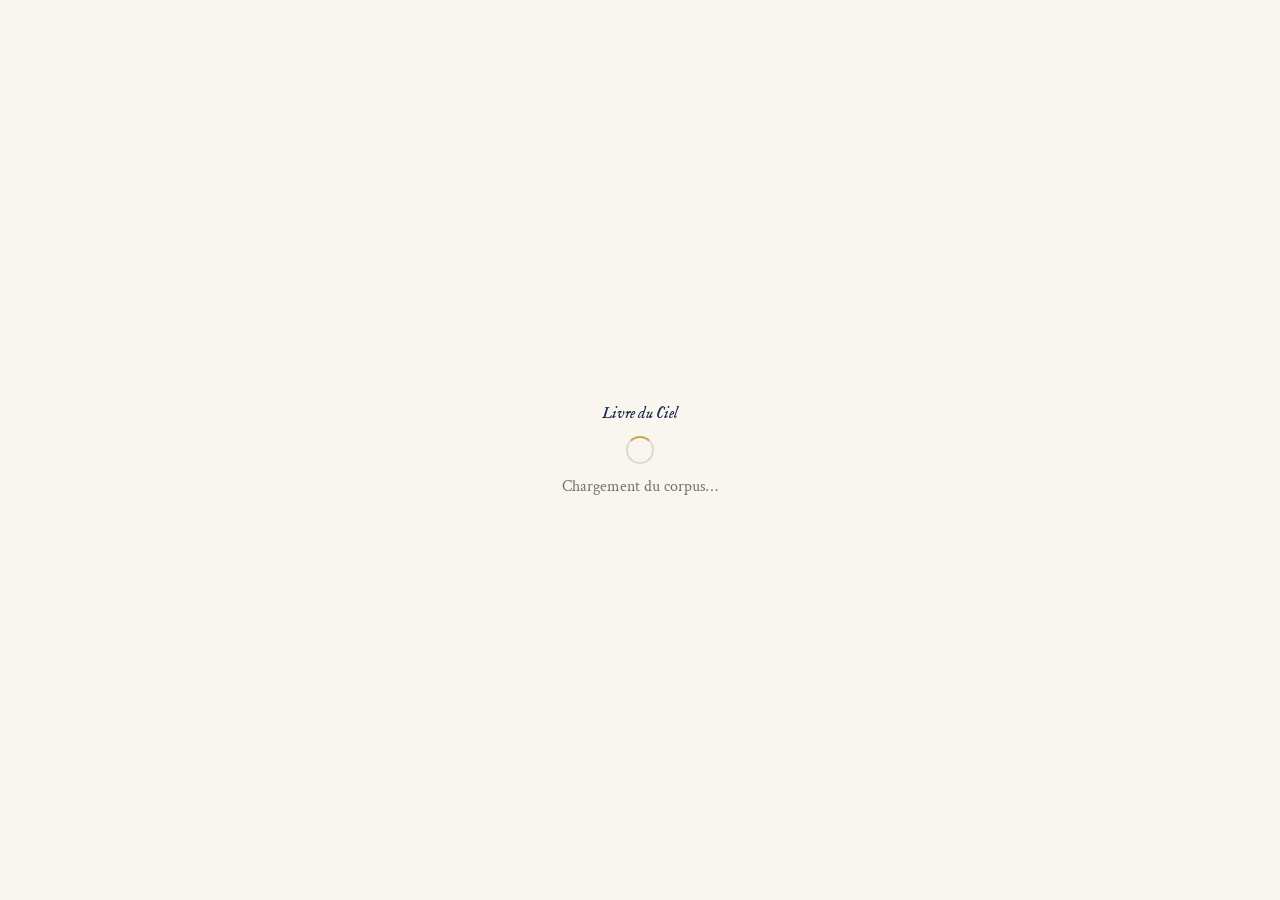
==== commit 8a562bbb: "v142.28" ====
--- a/index.html
+++ b/index.html
@@ -1688,6 +1688,7 @@
 <script src="search_semantic_v3_core_r4.js"></script>
 <script src="search_semantic_hybrid_r6.js"></script>
 <script src="search_semantic_pack_registry_r6.js"></script>
+<script src="search_structural_preflight_r88.js"></script>
 <script type="module" src="pls_v16/runtime_v1.mjs"></script>
 </head>
 <body class="app-state-boot">
@@ -2275,13 +2276,14 @@
       <div class="help-section-head"><div class="help-section-icon hsi-amber"><i class="ti ti-book-2"></i></div><h2 class="help-section-title">Lire et se repérer</h2></div>
       <div class="help-card">
         <div class="help-row"><span class="help-chip">Repères</span><span class="help-text">Aide à voir la structure du texte : voix principale, voix citée et, pour les COMPLÉMENTS, informations documentaires supplémentaires. Même lorsque Repères est désactivé, un COMPLÉMENT reste discrètement distinguable ; activer Repères affiche plus explicitement son statut et sa provenance. Le texte lui-même ne change pas.</span></div>
+        <div class="help-row"><span class="help-chip light">Préférence Repères</span><span class="help-text">Votre choix Repères est conservé sur cet appareil et respecté lorsque vous entrez dans un passage depuis « Paroles de Jésus », la citation d’accueil ou un autre accès. Sans choix mémorisé, les Repères restent désactivés par défaut. Ces étiquettes sont des indications structurales fondées sur les données disponibles, et ne constituent pas une attribution philologique certaine de chaque parole.</span></div>
         <div class="help-row"><span class="help-chip" style="background:rgba(201,168,76,.15);color:var(--gold-text);">JÉSUS</span><span class="help-text">Exemple : lorsque Jésus est la voix principale du passage, Repères affiche <b>JÉSUS</b>.</span></div>
         <div class="help-row"><span class="help-chip light">voix citée : Luisa</span><span class="help-text">Si Jésus cite Luisa à l’intérieur de son propre tour de parole, Repères peut ajouter cette seconde ligne sans changer la présentation principale du passage.</span></div>
         <div class="help-row"><span class="help-chip" style="background:rgba(201,168,76,.15);color:var(--gold-text);">Paroles de Jésus</span><span class="help-text">La couleur du lecteur suit la voix principale du passage. Une citation imbriquée conserve cette présentation : Jésus citant quelqu’un reste en style Jésus ; Luisa citant Jésus reste en style Luisa.</span></div>
         <div class="help-row"><span class="help-chip light">♥</span><span class="help-text">Ajoute ou retire l’entrée des Favoris. Le cœur est rempli lorsqu’elle est enregistrée ; elle apparaît aussi dans <b>Mon Espace → Favoris</b> et dans la liste du Tome.</span></div>
         <div class="help-row"><span class="help-chip light">Lu / ✓ Lu</span><span class="help-text">Marque explicitement l’entrée comme lue. Appuyez de nouveau sur <b>✓ Lu</b> pour retirer ce marquage. L’ouverture seule d’une entrée ne la marque pas comme lue.</span></div>
         <div class="help-row"><span class="help-chip light">◂ ▸</span><span class="help-text">Passe à l’entrée précédente ou suivante sans revenir à la liste.</span></div>
-        <div class="help-row"><span class="help-chip light">← Tome</span><span class="help-text">Dans le lecteur, le bouton de retour reste visible et revient à la liste du Tome en restaurant autant que possible le même endroit dans la liste. La lecture ordinaire réunit le texte PRINCIPAL et les COMPLÉMENTS retenus à leur place ; si vous choisissez une vue documentaire non normale, un état compact reste visible et permet de revenir immédiatement à la lecture normale.</span></div>
+        <div class="help-row"><span class="help-chip light">Retour</span><span class="help-text">Dans le lecteur, le bouton de retour reste visible et revient à la destination contextuelle (par exemple la Recherche, Mon Espace ou la liste du Tome) en restaurant autant que possible votre contexte de navigation. La lecture ordinaire réunit le texte PRINCIPAL et les COMPLÉMENTS retenus à leur place ; si vous choisissez une vue documentaire non normale, un état compact reste visible et permet de revenir immédiatement à la lecture normale.</span></div>
         <div class="help-row"><span class="help-chip light">⋯</span><span class="help-text">Ouvre les outils du lecteur : Favori, Autour de ce passage, Partager la référence, Copier le lien, Signaler un problème de texte, Copier le diagnostic, Infos et source, Vue documentaire, l’action de lecture suivie lorsqu’elle est pertinente, Taille du texte et Thème.</span></div>
         <div class="help-row"><span class="help-chip light">Taille</span><span class="help-text">Choisissez <b>Petit · Normal · Grand · Très grand</b>. Il s’agit d’<b>un seul réglage mémorisé pour toute l’application</b> : le même choix adapte la lecture, l’Aide et les autres textes utiles, avec des proportions adaptées à chaque type de contenu. Le bouton <b>Taille du texte</b> est disponible directement sur les principaux écrans ; dans le lecteur, ouvrez <b>⋯ → Taille du texte</b>. Vous pouvez donc, par exemple, choisir <b>Très grand</b> pendant la lecture de l’Aide puis revenir à <b>Grand</b> dans le lecteur. Le dernier choix reste actif jusqu’à ce que vous le changiez.</span></div>
         <div class="help-row"><span class="help-chip light">Thème</span><span class="help-text">Choisissez <b>Automatique · Clair · Sombre</b>. <b>Automatique</b> suit le réglage clair ou sombre de votre appareil. La préférence est mémorisée.</span></div>
@@ -2335,7 +2337,7 @@
         <div class="help-row"><span class="help-chip outline">Formulation proche</span><span class="help-text">Pour une phrase de <b>3 à 14 mots</b> dont vous vous souvenez imparfaitement, l’application peut proposer une formulation présentant une ou quelques petites différences textuelles, par exemple un mot ajouté, omis ou remplacé, ou deux mots voisins inversés. Plus la phrase est courte, plus la tolérance est stricte. Elle affiche toujours les mots réellement présents dans la source et ne présente jamais ce résultat comme une <b>Phrase exacte</b>. Lorsque trop de formulations restent également plausibles, elle vous invite à préciser votre souvenir. Un badge <b>CRITICAL_DIFFERENCE</b> signale certaines différences potentiellement importantes qui ne doivent pas être assimilées silencieusement.</span></div>
         <div class="help-row"><span class="help-chip outline">Métadonnées</span><span class="help-text">Les résultats peuvent aussi correspondre au titre, à la date, à la référence ou à une autre métadonnée de l’entrée.</span></div>
         <div class="help-row"><span class="help-chip outline">Correspondance approchée</span><span class="help-text"><b>Élargir la recherche</b> permet, seulement si vous le choisissez, d’afficher <b>Certains termes</b> : une partie seulement des mots saisis a été retrouvée. Ces résultats ne sont jamais affichés comme résultat principal par défaut. Cela ne signifie pas qu’un lien thématique, doctrinal ou « par le sens » a été établi. Vérifiez toujours le passage avant de le citer.</span></div>
-        <div class="help-row"><span class="help-chip outline">Par le sens / Par les mots</span><span class="help-text"><b>Par les mots</b> conserve la recherche textuelle qualifiée. <b>Par le sens</b> vous permet de décrire avec vos propres mots ce dont vous vous souvenez et, si possible, de donner plusieurs <b>indices pertinents</b> — une idée, une image ou comparaison, le contexte, des paroles de Jésus ou de Luisa. Vous pouvez relire et corriger votre description avant de lancer la recherche ; il n’est pas nécessaire de retrouver les mots exacts. Si un Tome ou une date ne sont qu’un souvenir incertain, évitez de les présenter comme certains, car ils peuvent restreindre la recherche. Lors d’une première utilisation sur un appareil, la fonction peut devoir charger des ressources supplémentaires importantes : <b>Préparation de Par le sens…</b> indique cette étape, puis <b>Recherche des passages…</b> indique que la requête est en cours. Une connexion Wi‑Fi est préférable pour ce premier chargement. Les passages sont <b>classés selon leur proximité avec votre description</b> ; le premier n’est pas nécessairement celui que vous recherchez. Ouvrez les résultats qui semblent correspondre et vérifiez leur contexte avant de les citer. <b>Par le sens</b> n’est pas couvert par la préparation hors ligne.</span></div>
+        <div class="help-row"><span class="help-chip outline">Par le sens / Par les mots</span><span class="help-text"><b>Par les mots</b> conserve la recherche textuelle qualifiée. <b>Par le sens</b> vous permet de décrire avec vos propres mots ce dont vous vous souvenez et, si possible, de donner plusieurs <b>indices pertinents</b> — une idée, une image ou comparaison, le contexte, des paroles de Jésus ou de Luisa. Vous pouvez relire et corriger votre description avant de lancer la recherche ; il n’est pas nécessaire de retrouver les mots exacts. Si vous mentionnez un Tome ou une date comme exacts, ils peuvent restreindre la recherche. Une mention invalide, négative, approximative ou exprimée comme une borne doit être reformulée avant qu’un filtre exact puisse être appliqué ; le contrôle de ces formulations est conservateur mais limité : si le filtre affiché ne correspond pas à votre intention, reformulez votre recherche et vérifiez la portée réellement appliquée. Une mention « Tome 12, 1919 » combine un Tome et une année. Plusieurs Tomes (« ou », « et ») demandent de choisir une valeur ou d’élargir explicitement la recherche. Une durée (« 2000 ans ») ou une décennie (« années 1910 ») ne constitue pas une année exacte ; une négation, une exclusion ou une approximation explicite doit être reformulée lorsque le moteur ne peut pas l’appliquer avec certitude. Ces clarifications visent à éviter des restrictions silencieuses, sans garantir la compréhension de toutes les formulations possibles. Lors d’une première utilisation sur un appareil, la fonction peut devoir charger des ressources supplémentaires importantes : <b>Préparation de Par le sens…</b> indique cette étape, puis <b>Recherche des passages…</b> indique que la requête est en cours. Une connexion Wi‑Fi est préférable pour ce premier chargement. Les passages sont <b>classés selon leur proximité avec votre description</b> ; le premier n’est pas nécessairement celui que vous recherchez. Ouvrez les résultats qui semblent correspondre et vérifiez leur contexte avant de les citer. <b>Par le sens</b> n’est pas couvert par la préparation hors ligne.</span></div>
         <div class="help-divider"></div>
         <div class="help-row"><span class="help-chip">Autour de ce passage</span><span class="help-text">Dans le lecteur, ouvrez <b>⋯ → Autour de ce passage</b> pour explorer des entrées du même Tome, des thèmes proches ou des familles d’images spirituelles.</span></div>
         <div class="help-row"><span class="help-chip outline">Badges de contexte</span><span class="help-text"><b>Éditorial</b> signale une explication éditoriale du Tome 1 ; <b>COMPLÉMENT</b> signale un contenu substantiel absent du corpus PRINCIPAL et conservé comme COMPLÉMENT retenu ; sa provenance détaillée est disponible dans les informations du passage ; le badge du filtre Jésus apparaît lorsque ce filtre est actif.</span></div>
@@ -2634,11 +2636,11 @@
    VERSION — single source of truth
    Update this string on every release.
 ═══════════════════════════════════════════════════════ */
-const APP_VERSION = 'v2.19.142.19-R1B-READER-GEOMETRY-CANDIDATE'; // WIP candidate, not deployed or authorized; preserves v142.17 Reader ownership and integrates qualified PLS v16
+const APP_VERSION = 'v2.19.142.28-R1B-UNIFIED'; // R170 SINGLE unified release: identical application bytes on staging and eventual main; no production authority yet
 const PUBLIC_VERSION = (APP_VERSION.match(/v2\.19\.(\d+(?:\.\d+)?)/)||[])[1] || '142.19'; // single authoritative public identity derived from APP_VERSION
 const APP_VERSION_LABEL = `Version ${PUBLIC_VERSION}`;
-const APP_BUILD = '2026-10-08';
-const SW_CACHE_VERSION = 'ldc-v2.19.142.19-R1B-reader-geometry-candidate';
+const APP_BUILD = '2026-10-13';
+const SW_CACHE_VERSION = 'ldc-v2.19.142.28-r1b-unified';
 const LDC_PROVENANCE_PUBLIC_COPY = Object.freeze({
   methodologyCta:'Voir les sources, les contrôles et leurs limites →',
   neutralSource:'Source détaillée dans la notice documentaire',
@@ -2658,8 +2660,31 @@
 /* ═══════════════════════════════════════════════════════
    STATE
 ═══════════════════════════════════════════════════════ */
-const DB_NAME = 'ldc_user_v1';
-const DB_VER  = 4;
+// R170: ONE byte-identical application at all paths. Data must still be scoped by
+// GitHub Pages project; IndexedDB and localStorage share the github.io ORIGIN.
+// Historical MAIN retains its canonical DB4->DB5 name. Testing never upgrades MAIN.
+const LDC_PROJECT_SCOPE = (()=>{
+  const path=window.location.pathname.toLowerCase();
+  const match=/^\/([^/]+)(?:\/|$)/.exec(path);
+  const project=match?match[1]:'';
+  const allowedHost=(window.location.protocol==='https:'&&window.location.hostname.toLowerCase()==='louisriv26.github.io')||
+    (window.location.protocol==='http:'&&['127.0.0.1','localhost','[::1]'].includes(window.location.hostname.toLowerCase()));
+  const rootOrIndex=(path==='/'+project||path==='/'+project+'/'||path==='/'+project+'/index.html');
+  if(!allowedHost||!rootOrIndex)return null;
+  if(project==='le-livre-du-ciel---github')return 'main';
+  if(project==='app-test')return 'app_test';
+  // Beta remains isolated; no historical-main DB4 versionchange from a test path.
+  if(project==='massfinderbeta'||project==='mauritius-mass-finder-beta')return 'massfinderbeta';
+  return null;
+})();
+const LDC_PROJECT_STORAGE=Object.freeze({
+  main:Object.freeze({db:'ldc_user_v1',onboarding:'ldc_onboarding_done',intent:'ldc_search_intent_mode_v3'}),
+  app_test:Object.freeze({db:'ldc_user_v1__app_test',onboarding:'ldc_app_test_onboarding_done',intent:'ldc_app_test_search_intent_mode_v3'}),
+  massfinderbeta:Object.freeze({db:'ldc_user_v1__massfinderbeta',onboarding:'ldc_massfinderbeta_onboarding_done',intent:'ldc_massfinderbeta_search_intent_mode_v3'})
+});
+const LDC_STORAGE=LDC_PROJECT_SCOPE?LDC_PROJECT_STORAGE[LDC_PROJECT_SCOPE]:null;
+const DB_NAME=LDC_STORAGE?LDC_STORAGE.db:'__LDC_UNAUTHORIZED_SCOPE_NO_USER_DB__';
+const DB_VER  = 5; // R115-D2 pre-v5 writer barrier; upgrading DB4 requires rollback-aware release governance
 let db = null;
 
 // RA5 two-tier volume cache. corpusCache is lightweight Tome metadata and may
@@ -3009,8 +3034,11 @@
       const opened=e.target.result;
       if(settled){try{opened.close();}catch(_){}return;}
       db=opened;
-      db.onversionchange=()=>{
-        try{db.close();}catch(_){} db=null; window.__ldcDbVersionChangePending=true;
+      opened.onversionchange=()=>{
+        // Close the *actual* connection, not a temporary migration staging handle.
+        try{opened.close();}catch(_){}
+        if(db===opened)db=null;
+        window.__ldcDbVersionChangePending=true;
         try{showToast('Une mise à jour du stockage est disponible — fermez ou rechargez cette fenêtre.');}catch(_){}
       };
       settled=true;res(db);
@@ -4147,7 +4175,7 @@
   const overlay=document.getElementById('onboarding-overlay');
   overlay.style.display = 'none';
   setShellState('normal');
-  safeOnboardingStorageSet('ldc_onboarding_done', '1');
+  safeOnboardingStorageSet(LDC_STORAGE.onboarding, '1');
 }
 
 function obNext() {
@@ -5139,7 +5167,7 @@
 async function openFeaturedQuote() {
   const q = getDailyQuote();
   if (!q || !q.vol || !q.entry || !q.para) return;
-  showReperes = false; applyReperesState();
+  // R111: entry shortcuts must never override the persisted Repères preference.
   pendingParaId = q.para;
   await openEntry(q.vol, q.entry, 'home',{intent:READER_INTENT.CONSULTATION});
 }
@@ -5147,7 +5175,7 @@
 // Open reader with calm defaults (Repères off) on first Jesus-speech entry of T02
 async function openJesusSpeech() {
   await loadSupplementRegistryData();
-  showReperes = false; applyReperesState();
+  // R111: entry shortcuts must never override the persisted Repères preference.
   if(supplementsOnly()){
     const hit=sortedSupplementItems().find(s=>(s.speakers||[]).some(x=>x.speaker==='JESUS'));
     if(hit){await openSupplementItem(hit,'home',{intent:READER_INTENT.CONSULTATION});return;}
@@ -7402,7 +7430,7 @@
 
 let __ldcInterimMigrationMapPromise=null;
 async function loadUserStateInterimMap(){if(__ldcInterimMigrationMapPromise)return __ldcInterimMigrationMapPromise;__ldcInterimMigrationMapPromise=fetch(`corpus/user_state_migration_interim_rev4.json?${CORPUS_CV}`).then(r=>{if(!r.ok)throw new Error('Interim migration map HTTP '+r.status);return r.json();}).then(m=>{if(!m||m.schema!=='ldc-user-state-interim-successor-migration-v1'||m.fixed_point_sha256!=='02a7b97c8f54ade7634fe04c747b54b3653add3093599f97c29073bf8c0297cd'||!Array.isArray(m.stores)||m.stores.length!==8)throw new Error('Interim migration map integrity');return m;});return __ldcInterimMigrationMapPromise;}
-async function migrateUserDataInterimOnce(){const map=await loadUserStateInterimMap(),marker=await dbGet('settings',map.idempotence_marker);if(marker&&marker.value===map.fixed_point_sha256)return{skipped:true,reason:'already '+map.fixed_point_sha256};if(!window.LDCInterimMigration)throw new Error('Interim migration runtime unavailable');const before=await snapshotUserDataState(),res=window.LDCInterimMigration.migrateEnvelope(before,map),fail=window.LDCInterimMigration.verifyNoSilentDrop(before,res.state);if(fail.length)throw new Error('Interim migration silent-loss gate: '+fail.join(','));await dbReplaceUserDataAtomic(res.state);await dbPut('settings',{key:'user_data_migration_log_interim_rev6',value:JSON.stringify(res.summary).slice(0,60000),ts:Date.now()});window.__ldcUserDataMigrationInterimRev6=res.summary;return res.summary;}
+async function migrateUserDataInterimOnce(){const map=await loadUserStateInterimMap(),marker=await dbGet('settings',map.idempotence_marker);if(marker&&marker.value===map.fixed_point_sha256)return{skipped:true,reason:'already '+map.fixed_point_sha256};if(!window.LDCInterimMigration)throw new Error('Interim migration runtime unavailable');const before=await snapshotUserDataState(),res=r127PreserveInterimNoteText(before,window.LDCInterimMigration.migrateEnvelope(before,map)),fail=window.LDCInterimMigration.verifyNoSilentDrop(before,res.state);if(fail.length)throw new Error('Interim migration silent-loss gate: '+fail.join(','));await dbReplaceUserDataAtomic(res.state);await dbPut('settings',{key:'user_data_migration_log_interim_rev6',value:JSON.stringify(res.summary).slice(0,60000),ts:Date.now()});window.__ldcUserDataMigrationInterimRev6=res.summary;return res.summary;}
 let __ldcFast1MigrationMapPromise=null;
 async function loadUserStateFast1Map(){if(__ldcFast1MigrationMapPromise)return __ldcFast1MigrationMapPromise;__ldcFast1MigrationMapPromise=fetch(`corpus/user_state_migration_fast1.json?${CORPUS_CV}`).then(r=>{if(!r.ok)throw new Error('FAST1 migration map HTTP '+r.status);return r.json();}).then(m=>{if(!m||m.schema!=='ldc-user-state-fast1-migration-v1'||m.fixed_point_sha256!=='bdb6aaef7fac9840cd4258282d12e5465d2b14ef38b3544210b7260db07565e3'||!Array.isArray(m.paragraphs)||m.paragraphs.length!==2768||!Array.isArray(m.deleted_paragraphs)||m.deleted_paragraphs.length!==1)throw new Error('FAST1 migration map integrity');return m;});return __ldcFast1MigrationMapPromise;}
 async function migrateUserDataFast1Once(){const map=await loadUserStateFast1Map(),marker=await dbGet('settings',map.idempotence_marker);if(marker&&marker.value===map.fixed_point_sha256)return{skipped:true,reason:'already '+map.fixed_point_sha256};const byId=new Map(map.paragraphs.map(x=>[x.paragraph_id,x])),deleted=new Set(map.deleted_paragraphs.map(x=>x.paragraph_id)),log={schema:4,migration:'FAST1_CERTIFIED_CORPUS_MUTATION',from_generation:map.from_generation,to_generation:map.to_generation,highlights:0,notes:0,col_items:0,reading_pos:0,deleted_anchor_preserved:0,stale_unresolved:0};
@@ -8173,9 +8201,10 @@
 let searchResultLane = null; // null = strongest primary evidence class (exact/all terms); partial requires explicit expansion
 let searchPartialExpanded = false; // 'Certains termes' only after explicit expansion
 let searchIntentMode = 'words'; // Search-V3 internal lab; explicit user intent
-const SEARCH_INTENT_MODE_KEY = 'ldc_search_intent_mode_v3';
+const SEARCH_INTENT_MODE_KEY = LDC_STORAGE.intent;
 let searchPage = 1, searchMetadataPage = 1;
 let searchLastPayload = null;
+let searchLastPreflightR88 = null;
 let searchQueryPending = false; // manual input mutation awaits an explicit submit path
 let searchCommittedQuery = ''; // trimmed query most recently submitted; filters rerun only this committed query
 let pendingSearchReaderTarget = null;
@@ -8267,6 +8296,62 @@
   if(!out.date){m=residual.match(/\b((?:18|19|20)\d{2})\b/);if(m){out.year=Number(m[1]);residual=(residual.slice(0,m.index)+' '+residual.slice(m.index+m[0].length));}}
   out.residual=residual.replace(/\s+/g,' ').trim();out.hasStructural=!!(out.volume||out.date||out.year||out.ref);out.structuralOnly=out.hasStructural&&!out.residual;return out;
 }
+function renderSearchPreflightR88(plan){
+  searchLastPayload=null;searchLastPreflightR88=plan;
+  renderSearchIntentMode();renderSearchSpeakerAndVolumesR88();
+  const meta=document.getElementById('search-meta'),container=document.getElementById('search-results');
+  meta.style.display='block';meta.textContent=plan.status==='unsupported'?'Recherche à préciser':'Précisez les critères';
+  document.getElementById('trust-notice').style.display='none';container.replaceChildren();
+  const panel=document.createElement('div');panel.className='semantic-pack-panel';panel.setAttribute('role','group');
+  const msg=document.createElement('p');msg.textContent=String(plan.message||'Précisez la recherche.');panel.appendChild(msg);
+  if(plan.actions&&plan.actions.length){
+    const actions=document.createElement('div');actions.style.cssText='display:flex;flex-wrap:wrap;gap:9px;margin-top:12px';
+    for(const action of plan.actions){const b=document.createElement('button');b.type='button';b.className='btn-secondary';b.textContent=action.label;
+      b.onclick=()=>{
+        if(searchQueryDraftCanonical()!==plan.raw)return;
+        if(action.chip){searchVolFilter=Number(action.chip.min)||0;searchVolFilterMax=Number(action.chip.max)||0;}
+        const next=action.query;
+        setSearchQueryDraft(next,{mode:searchIntentMode,syncOther:true});
+        resetSearchPaging({resetOrder:true,resetLane:true});renderVolFilterRow();syncSearchQueryUI(next);
+        if(!next){const input=activeSearchQueryControl();input&&input.focus();return;}
+        runSearch({commitSource:'structural-clarification'});
+      };actions.appendChild(b);
+    }panel.appendChild(actions);
+  }
+  const assist=document.createElement('p');assist.style.cssText='font-size:.86em;opacity:.8;margin-top:11px';assist.textContent='Vous pouvez aussi corriger librement votre description. Aucun critère ne sera supprimé sans votre choix.';panel.appendChild(assist);
+  container.appendChild(panel);
+}
+function renderSearchSpeakerAndVolumesR88(){renderSpeakerFilterRow();renderVolFilterRow();}
+function renderSearchEffectiveScopeR88(plan,payload=null){
+  if(!plan||plan.status!=='ready')return;
+  const meta=document.getElementById('search-meta');if(!meta||meta.style.display==='none')return;
+  const parts=[];
+  if(payload){
+    // Worker result is the authoritative lexical interpretation; NEVER display the
+    // preflight's separate date or Tome guess as executed lexical filters.
+    const p=payload.parsed||{},w=payload.r88Request||{},o=w.options||{},foundation=payload.foundation||{};
+    if(p.ref)parts.push('Référence '+p.ref);
+    if(p.volume)parts.push('Tome '+p.volume);
+    if(Number(o.volMin))parts.push('Filtre sélectionné T'+o.volMin+'–'+o.volMax);
+    if(!p.volume&&!Number(o.volMin))parts.push('Tous les tomes');
+    if(p.date)parts.push((String(p.date).length===7?'Mois ':'Date ')+p.date);
+    else if(p.year)parts.push('Année '+p.year);
+    if(o.jesus)parts.push('Textes contenant des paroles de Jésus');
+    parts.push('Mode '+searchSourceModeLabel(foundation.mode||o.mode||supplementMode));
+  }else{
+    // Exact options supplied to the unchanged owner semantic runtime.
+    const o=plan.options||{};
+    if(o.stableRef)parts.push('Référence '+o.stableRef);
+    if(o.volMin&&o.volMin===o.volMax)parts.push('Tome '+o.volMin);
+    else if(o.volMin)parts.push('Tomes '+o.volMin+' à '+o.volMax);
+    else parts.push('Tous les tomes');
+    if(o.dateIso)parts.push('Date '+o.dateIso);else if(o.year)parts.push('Année '+o.year);
+    if(o.jesus)parts.push('Textes contenant des paroles de Jésus');
+    parts.push('Lecture normale / Enrichi');
+  }
+  const prior=meta.querySelector('.r88-effective-scope');if(prior)prior.remove();
+  const e=document.createElement('div');e.className='r88-effective-scope';e.style.cssText='font-size:.84em;line-height:1.5;margin-top:5px;opacity:.9';e.textContent='Critères réellement appliqués : '+parts.join(' · ');meta.appendChild(e);
+}
 async function semanticPackV3Status(){
   const runtime=window.LDCPLSV16Runtime;
   if(!runtime||typeof runtime.status!=='function')return {available:false,ready:false,can_initialize:false,reason:'PLS_V16_RUNTIME_NOT_BOUND',schema:'ldc-semantic-pack-v3'};
@@ -8295,8 +8380,34 @@
   const meta=document.getElementById('search-meta');meta.style.display='block';meta.innerHTML='<span class="semantic-results-heading">Recherche par le sens</span>';
   document.getElementById('trust-notice').style.display='none';const container=document.getElementById('search-results');container.innerHTML='';
   const intro=document.createElement('div');intro.className='semantic-results-intro';intro.innerHTML='Passages classés selon leur proximité avec votre description. Cette recherche ne confirme pas que votre formulation est exacte ou vraie.<details class="semantic-how"><summary>Comment ça marche ?</summary><div class="semantic-how-body">La recherche compare votre description aux passages du Livre du Ciel et les classe selon leur proximité. Elle peut aussi retrouver un passage qui corrige un souvenir imprécis. Le premier passage n’est pas nécessairement celui que vous recherchez : ouvrez les résultats qui semblent correspondre et vérifiez leur contexte.</div></details>';container.appendChild(intro);
-  if(payload.confidence&&payload.confidence.state==='abstain'){const e=document.createElement('div');e.className='empty-state';e.innerHTML='<i class="ti ti-search-off"></i>Aucun passage suffisamment proche n’a été identifié.';container.appendChild(e);return;}
-  for(const r of (payload.results||[])){
+  const evidence=payload.independent_evidence||{exact_text:[],lexical_leads:[]};
+  const exact=evidence.exact_text||[],leads=evidence.lexical_leads||[];
+  const abstain=payload.confidence&&payload.confidence.state==='abstain';
+  // Keep dense abstention strict; independently surface actual quote evidence and cautious lexical leads.
+  if(exact.length||(abstain&&leads.length)){
+    const explain=document.createElement('div');explain.className='search-suggestion-box';
+    explain.textContent=abstain?'Le classement par le sens ne permet pas de conclure. Les passages ci-dessous sont des correspondances textuelles à vérifier, pas des résultats sémantiques confirmés.':'Des citations textuelles distinctes du classement sémantique figurent aussi dans les résultats.';
+    container.appendChild(explain);
+  }
+  // R150: deduplicate by original passage identity, never by entry_id.
+  const usedPassages=new Set();
+  function passageKey(r){return String(r&&r.passage_id||'')||String(r&&r.entry_id||'')+':'+String(r&&r.source_spans&&r.source_spans[0]&&r.source_spans[0].para_id||'');}
+  function appendSemanticSourceCard(r,label){
+    if(!r||usedPassages.has(passageKey(r)))return;
+    usedPassages.add(passageKey(r));
+    const item=semanticResultToSearchTargetR4(r),card=document.createElement('button');card.type='button';card.className='result-card';
+    card.dataset.resultKey='semantic-evidence:'+String(r.passage_id||r.entry_id||'');
+    const ref=item.stable_ref||item.entry_id||'';
+    const h=document.createElement('div');h.className='rc-semantic-meta';h.textContent=label+' · Tome '+r.volume+(r.date_display?' · '+r.date_display:'');card.appendChild(h);
+    if(r.title){const title=document.createElement('div');title.className='rc-title';title.textContent=r.title;card.appendChild(title);}
+    const body=document.createElement('div');body.className='rc-body-text';body.textContent=r.text||'';card.appendChild(body);
+    if(ref){const footer=document.createElement('div');footer.className='rc-reference';footer.textContent='Référence : '+ref;card.appendChild(footer);}
+    card.onclick=()=>openFromSearch(item);container.appendChild(card);
+  }
+  // A qualified semantic match has priority over a textual duplicate, not over another passage.
+  if(!abstain)for(const r of (payload.results||[])){
+    if(usedPassages.has(passageKey(r)))continue;
+    usedPassages.add(passageKey(r));
     const item=semanticResultToSearchTargetR4(r),card=document.createElement('button');card.type='button';card.className='result-card';card.dataset.resultKey='semantic:'+String(r.passage_id||r.entry_id||'');
     const speechTag=searchSpeakerFilter?'<span class="rc-tag"><i class="ti ti-message-circle" style="font-size:10px;"></i> Passages contenant des paroles de Jésus</span>':'';
     const supplementTag=r.supplement_id?'<span class="rc-tag exact">COMPLÉMENT</span>':'';
@@ -8308,7 +8419,9 @@
     card.innerHTML=`${primaryMeta?`<div class="rc-semantic-meta">${escapeHtml(primaryMeta)}</div>`:''}${r.title?`<div class="rc-title">${escapeHtml(r.title)}</div>`:''}<div class="rc-body-text">${escapeHtml(r.text||'')}</div>${contextTags?`<div class="rc-tags">${contextTags}</div>`:''}${stable?`<div class="rc-reference">Référence : ${escapeHtml(stable)}</div>`:''}`;
     card.onclick=()=>openFromSearch(item);container.appendChild(card);
   }
-  if(!(payload.results||[]).length){const e=document.createElement('div');e.className='empty-state';e.textContent='Aucun passage suffisamment proche n’a été identifié.';container.appendChild(e);}
+  for(const r of exact)appendSemanticSourceCard(r,'Correspondance textuelle vérifiée');
+  if(abstain)for(const r of leads)appendSemanticSourceCard(r,'Piste lexicale — pertinence à vérifier');
+  if(!usedPassages.size){const e=document.createElement('div');e.className='empty-state';e.textContent='Aucun passage suffisamment proche n’a été identifié, ni correspondance textuelle vérifiée.';container.appendChild(e);}
 }
 
 async function ensureOwnerSemanticPrepared(generation){
@@ -8328,7 +8441,9 @@
 async function runOwnerSemanticInference(query,options,generation){
   const runtime=window.LDCPLSV16Runtime;if(!runtime||typeof runtime.search!=='function')throw new Error('PLS_V16_RUNTIME_NOT_BOUND');
   while(ownerSemanticInferencePromise){
-    const prior=ownerSemanticInferencePromise;try{await prior;}catch(_){ }
+    const prior=ownerSemanticInferencePromise;
+    const completed=await Promise.race([prior.then(()=>true,()=>true),new Promise(resolve=>setTimeout(()=>resolve(false),1250))]);
+    if(!completed)throw new Error('SEMANTIC_PREVIOUS_INFERENCE_STALLED');
     if(!isSearchActive(generation))return null;
     if(ownerSemanticInferencePromise===prior)ownerSemanticInferencePromise=null;
   }
@@ -8336,31 +8451,103 @@
   const current=Promise.resolve().then(()=>runtime.search(query,options));ownerSemanticInferencePromise=current;
   try{return await current;}finally{if(ownerSemanticInferencePromise===current)ownerSemanticInferencePromise=null;}
 }
-async function runSemanticSearchV3(raw,generation){
-  const structural=searchSemanticV3ParseStructural(raw);
-  // Pure structural navigation remains governed by Search-V2 and must not initialise semantic resources.
-  if(structural.structuralOnly){
+/* R150: independent textual lane starts BEFORE model preparation/ONNX. The lexical lane
+   is not semantic validation; slow/failed ONNX is not allowed to hide the textual match.
+   The generation + draft guards prevent a late old query overwriting the next query. */
+let r152LexicalRenderedGeneration=null;
+function r150SemanticLive(raw,generation){return isSearchActive(generation)&&searchQueryDraftCanonical()===raw;}
+function r150RenderTextualOnly(payload,raw,generation,preflight,reason){
+  if(!payload||!r150SemanticLive(raw,generation))return false;
+  renderSearchV2Results(payload,raw);renderSearchIntentMode();
+  const box=document.createElement('div');box.className='search-suggestion-box';
+  box.textContent='Par le sens : moteur non concluant ou lent ('+String(reason||'attente')+'). Correspondances PAR LES MOTS seulement : vérifier les citations. Aucune pertinence sémantique confirmée.';
+  document.getElementById('search-results').prepend(box);
+  const meta=document.getElementById('search-meta');if(meta)meta.insertAdjacentText('afterbegin','Pistes textuelles — ');
+  renderSearchEffectiveScopeR88(preflight,payload);
+  r152LexicalRenderedGeneration=generation;
+  return true;
+}
+function r151RenderUnavailableIfLive(raw,generation,structural,status){
+  // Every async terminal branch is generation-gated, including timeouts and errors.
+  if(r150SemanticLive(raw,generation))renderSemanticPackUnavailable(raw,structural,status);
+}
+function r150Deadline(promise,ms){
+  let timer;
+  return Promise.race([Promise.resolve(promise).then(value=>({ok:true,value}),error=>({ok:false,error})),new Promise(resolve=>{timer=setTimeout(()=>resolve({ok:false,error:new Error('SEMANTIC_TIMEOUT_'+ms)}),ms);})]).finally(()=>clearTimeout(timer));
+}
+async function runSemanticSearchV3(raw,generation,preflight){
+  if(!preflight||preflight.status!=='ready')throw new Error('R88_PREFLIGHT_REQUIRED');
+  if(preflight.route==='semantic'&&!preflight.description)throw new Error('R88_EMPTY_SEMANTIC_DESCRIPTION_GUARD');
+  const structural=preflight.structural;
+  if(preflight.route==='structural'){
     setSearchProgressPhase('Recherche dans les références…',generation);
-    const payload=await searchV2Request(raw,generation);
-    if(isSearchActive(generation)&&searchQueryDraftCanonical()===raw)renderSearchV2Results(payload,raw);
+    const payload=await searchV2Request(preflight.engineQuery,generation);
+    if(r150SemanticLive(raw,generation)){renderSearchV2Results(payload,raw);renderSearchEffectiveScopeR88(preflight,payload);}
     return;
   }
-  let status=await semanticPackV3Status();if(!isSearchActive(generation))return;
-  if(!status.available&&status.can_initialize){
-    setSearchProgressPhase('Préparation de Par le sens…',generation);
-    const prepared=await ensureOwnerSemanticPrepared(generation);if(!prepared)return;
-    status=await semanticPackV3Status();if(!isSearchActive(generation))return;
-  }
-  if(!status.available){renderSemanticPackUnavailable(raw,structural,status);return;}
-  if(!ownerSemanticPrepared){
-    setSearchProgressPhase('Préparation de Par le sens…',generation);
-    const prepared=await ensureOwnerSemanticPrepared(generation);if(!prepared)return;
-  }
-  if(!isSearchActive(generation))return;
-  setSearchProgressPhase('Recherche des passages…',generation);
-  const sem=await runOwnerSemanticInference(structural.residual||raw,{sourceMode:'enriched',volMin:structural.volume||searchVolFilter||0,volMax:structural.volume||searchVolFilterMax||0,dateIso:structural.date||null,year:structural.date?0:(structural.year||0),stableRef:structural.ref||null,jesus:!!searchSpeakerFilter,maxResults:20},generation);
-  if(sem==null||!isSearchActive(generation)||searchQueryDraftCanonical()!==raw)return;
-  renderSemanticResultsV4(sem,raw,structural);
+  // The existing legacy lexical worker is launched immediately, not after ONNX.
+  // In this diagnostic candidate it is text-only and must not be represented as semantic output.
+  let semanticDone=false,lexicalShown=false;
+  let lexical;
+  try {
+    // The worker is attempted immediately, but its synchronous constructor failures
+    // must not prevent the independent semantic lane from running.
+    lexical=Promise.resolve(searchV2Request(preflight.engineQuery||raw,generation,{mode:'enriched',volMin:preflight.options.volMin||0,volMax:preflight.options.volMax||0,jesus:!!preflight.options.jesus}));
+  } catch(e) {
+    console.warn('R152 lexical worker startup failed',String(e&&e.message||e));
+    lexical=Promise.resolve(null);
+  }
+  lexical=lexical.catch(e=>{console.warn('R152 lexical worker unavailable',String(e&&e.message||e));return null;});
+  const displayLexical=async why=>{
+    if(lexicalShown)return true;
+    if(semanticDone||!r150SemanticLive(raw,generation))return false;
+    const checked=await r150Deadline(lexical,6500);
+    if(!checked.ok||!checked.value||semanticDone||!r150SemanticLive(raw,generation))return false;
+    if(lexicalShown)return true; // another in-flight displayLexical callback already rendered
+    lexicalShown=r150RenderTextualOnly(checked.value,raw,generation,preflight,why);
+    return lexicalShown;
+  };
+  const timer=setTimeout(()=>{displayLexical('calcul sémantique en cours').catch(()=>{});},2000);
+  try{
+    let status=await semanticPackV3Status();if(!r150SemanticLive(raw,generation))return;
+    if(!status.available&&status.can_initialize){
+      setSearchProgressPhase('Préparation de Par le sens…',generation);
+      const prep=await r150Deadline(ensureOwnerSemanticPrepared(generation),10000);
+      if(!prep.ok){if(!await displayLexical('préparation sémantique indisponible'))r151RenderUnavailableIfLive(raw,generation,structural,{reason:String(prep.error)});return;}
+      if(!r150SemanticLive(raw,generation))return;
+      if(!prep.value){if(!await displayLexical('préparation sémantique non effectuée'))r151RenderUnavailableIfLive(raw,generation,structural,{reason:'SEMANTIC_PREPARATION_FALSE'});return;}
+      status=await semanticPackV3Status();if(!r150SemanticLive(raw,generation))return;
+    }
+    if(!status.available){if(!await displayLexical(status.reason||'moteur indisponible'))r151RenderUnavailableIfLive(raw,generation,structural,status);return;}
+    if(!ownerSemanticPrepared){
+      const prep=await r150Deadline(ensureOwnerSemanticPrepared(generation),10000);
+      if(!prep.ok){if(!await displayLexical('préparation sémantique indisponible'))r151RenderUnavailableIfLive(raw,generation,structural,{reason:String(prep.error)});return;}
+      if(!r150SemanticLive(raw,generation))return;
+      if(!prep.value){if(!await displayLexical('préparation sémantique non effectuée'))r151RenderUnavailableIfLive(raw,generation,structural,{reason:'SEMANTIC_PREPARATION_FALSE'});return;}
+    }
+    if(!r150SemanticLive(raw,generation))return;
+    setSearchProgressPhase('Recherche des passages…',generation);
+    const result=await r150Deadline(runOwnerSemanticInference(preflight.description,preflight.options,generation),10000);
+    if(!result.ok){if(!await displayLexical('calcul sémantique indisponible'))r151RenderUnavailableIfLive(raw,generation,structural,{reason:String(result.error)});return;}
+    if(!r150SemanticLive(raw,generation))return;
+    if(result.value==null){if(!await displayLexical('aucune réponse sémantique'))r151RenderUnavailableIfLive(raw,generation,structural,{reason:'SEMANTIC_RESULT_NULL'});return;}
+    const semanticPayload=result.value, ev=semanticPayload.independent_evidence||{};
+    const noPackEvidence=!(ev.exact_text&&ev.exact_text.length)&&!(ev.lexical_leads&&ev.lexical_leads.length);
+    // A dense abstention with no indexed evidence must not erase a worker quote
+    // previously shown as textual, or a freshly retrieved textual fallback.
+    if(semanticPayload.confidence&&semanticPayload.confidence.state==='abstain'&&noPackEvidence){
+      if(await displayLexical('abstention sémantique')){semanticDone=true;return;}
+    }
+    if(!r150SemanticLive(raw,generation))return; // recheck after awaited lexical abstention
+    renderSemanticResultsV4(semanticPayload,raw,structural);renderSearchEffectiveScopeR88(preflight);
+    semanticDone=true; // Renderer completed. If it throws, rescue with lexical lane.
+  }catch(e){
+    if(!r150SemanticLive(raw,generation))return;
+    console.error('R152 semantic search failed',e);
+    // The lexical Worker can still be healthy when ONNX or status handling fails.
+    try{if(await displayLexical('erreur du moteur sémantique'))return;}catch(fallbackError){console.warn('R152 textual fallback failed',fallbackError);}
+    r151RenderUnavailableIfLive(raw,generation,structural,{reason:String(e&&e.message||e)});
+  }finally{clearTimeout(timer);}
 }
 
 function resetSearchPaging({resetOrder=false,resetLane=false}={}) {
@@ -8390,7 +8577,7 @@
   const next=document.createElement('button');next.type='button';next.textContent='Suivant';next.disabled=page>=pageCount;next.onclick=()=>{if(kind==='body')searchPage=Math.min(pageCount,page+1);else searchMetadataPage=Math.min(pageCount,page+1);rerunCommittedSearchIfReady();};
   wrap.append(prev,lab,next);container.appendChild(wrap);
 }
-function renderStructuralChips(payload){const chips=payload&&payload.structuralChips||[];if(!chips.length)return'';return `<span class="search-structural-chips">${chips.map(c=>`<span class="search-structural-chip">${escapeHtml(c.label)}</span>`).join('')}</span>`;}
+function renderStructuralChips(payload){const chips=(payload&&payload.structuralChips||[]).filter(c=>c.kind!=='date'||(payload.parsed&&payload.parsed.date===c.value));if(!chips.length)return'';return `<span class="search-structural-chips">${chips.map(c=>`<span class="search-structural-chip">${escapeHtml(c.label)}</span>`).join('')}</span>`;}
 
 function renderSpeakerFilterRow() {
   const row = document.getElementById('speaker-filter-row');
@@ -8727,7 +8914,7 @@
     const pending = searchV2Pending.get(msg.generation);
     if (!pending) return;
     searchV2Pending.delete(msg.generation);
-    if (msg.ok) pending.resolve(msg.result);
+    if (msg.ok) pending.resolve({...msg.result,r88Request:{query:pending.query,options:pending.options}});
     else pending.reject(new Error(msg.error || 'SEARCH-V2 indisponible'));
   };
   w.onerror = ev => {
@@ -8759,7 +8946,7 @@
     ...optionOverrides
   };
   return new Promise((resolve,reject) => {
-    searchV2Pending.set(generation,{resolve,reject});
+    searchV2Pending.set(generation,{resolve,reject,query,options});
     w.postMessage({type:'search',generation,query,options});
   });
 }
@@ -8884,27 +9071,37 @@
   if(!normCheck){cancelActiveSearch('empty-normalised');const meta=document.getElementById('search-meta');meta.style.display='block';meta.textContent='Saisissez un mot ou une référence.';document.getElementById('search-results').innerHTML='';if(navigation==='reveal-output')revealSearchOutput();return;}
   if(searchBusyGeneration&&isSearchActive(searchBusyGeneration)&&!searchQueryPending&&raw===searchCommittedQuery)return;
   searchQueryPending=false;searchCommittedQuery=raw;
-  saveRecentSearch(raw).catch(()=>{});
+  // Analyse both intent modes before any request. R88 leaves the reader's raw text intact.
+  if(!window.LDCStructuralPreflightR88||typeof window.LDCStructuralPreflightR88.analyze!=='function'){
+    const msg=document.getElementById('search-meta');msg.style.display='block';msg.textContent='Recherche indisponible : le module de validation des critères n’a pas été chargé.';
+    document.getElementById('search-results').textContent='Aucune recherche partielle n’a été exécutée. Actualisez l’application et réessayez.';
+    return;
+  }
+  const preflight=window.LDCStructuralPreflightR88.analyze(raw,{mode:searchIntentMode,sourceMode:supplementMode,volMin:searchVolFilter,volMax:searchVolFilterMax,jesus:searchSpeakerFilter});
+  searchLastPreflightR88=preflight;
+  if(preflight.status==='ready')saveRecentSearch(raw).catch(()=>{});
   cancelActiveSearch('new-search');const generation=searchRunSeq;
   const metaEl=document.getElementById('search-meta');metaEl.style.display='none';metaEl.textContent='';document.getElementById('trust-notice').style.display='none';document.getElementById('search-results').innerHTML='';
-  const initialStructural=searchIntentMode==='meaning'?searchSemanticV3ParseStructural(raw):null;
-  const initialPhase=searchIntentMode==='meaning'?(initialStructural&&initialStructural.structuralOnly?'Recherche dans les références…':(ownerSemanticPrepared?'Recherche des passages…':'Préparation de Par le sens…')):'Recherche en cours…';
+  const initialPhase=searchIntentMode==='meaning'?(preflight.route==='structural'?'Recherche dans les références…':(ownerSemanticPrepared?'Recherche des passages…':'Préparation de Par le sens…')):'Recherche en cours…';
   setSearchBusy(true,{generation,phase:initialPhase});
   if(navigation==='reveal-output')revealSearchOutput();
   try{
+    if(preflight.status!=='ready'){renderSearchPreflightR88(preflight);return;}
     if(searchIntentMode==='meaning'){
       await new Promise(resolve=>requestAnimationFrame(()=>requestAnimationFrame(resolve)));
       if(!isSearchActive(generation))return;
-      await runSemanticSearchV3(raw,generation);
+      await runSemanticSearchV3(raw,generation,preflight);
       if(navigation==='reveal-output'&&isSearchActive(generation))revealSearchOutput();
       return;
     }
-    const payload=await searchV2Request(raw,generation);
+    const payload=await searchV2Request(preflight.engineQuery,generation);
     if(!isSearchActive(generation)||searchQueryDraftCanonical()!==raw)return;
-    renderSearchV2Results(payload,raw);
+    renderSearchV2Results(payload,raw);renderSearchEffectiveScopeR88(preflight,payload);
     if(navigation==='reveal-output')revealSearchOutput();
   }catch(e){
     if(!isSearchActive(generation))return;
+    // A prior textual result is an explicit fallback, not a blank search.
+    if(searchIntentMode==='meaning'&&preflight.status==='ready'&&preflight.route==='semantic'&&typeof r152LexicalRenderedGeneration==='number'&&r152LexicalRenderedGeneration===generation)return;
     console.error('LDC search failed',e);metaEl.style.display='block';metaEl.textContent='Recherche indisponible pour le moment.';document.getElementById('trust-notice').style.display='none';document.getElementById('search-results').innerHTML='<div class="empty-state"><i class="ti ti-alert-triangle"></i>Le moteur de recherche n’a pas pu être vérifié. Aucun résultat partiel n’est affiché.</div>';
     if(navigation==='reveal-output')revealSearchOutput();
   }finally{
@@ -8991,7 +9188,7 @@
 async function prepareBackupEnvelopeForImport(env){
   const prepared=cloneBackupForImport(env),st0=prepared.state||{};
   const dateIdMap=await loadUserStateR7DateIdMap();const dateIdSummary=dateIdRewriteEnvelopeState(st0,dateIdMap);
-  const interimMap=await loadUserStateInterimMap();const interimResult=window.LDCInterimMigration.migrateEnvelope(st0,interimMap);prepared.state=interimResult.state;const st=prepared.state;
+  const interimMap=await loadUserStateInterimMap();const interimResult=r127PreserveInterimNoteText(st0,window.LDCInterimMigration.migrateEnvelope(st0,interimMap));prepared.state=interimResult.state;const st=prepared.state;
   const stage221Map=await loadUserStateStage2221Map();const stage221Summary=stage2221RewriteEnvelopeState(st,stage221Map);
   const summary={reanchored_highlights:0,split_highlights:0,created_highlight_parts:0,recovered_collection_targets:0,unresolved_targets:0,date_id_alias_records_rewritten:dateIdSummary.records_rewritten,date_id_key_rewrites:dateIdSummary.reading_pos_keys_rewritten,interim_stale_or_retired:interimResult.summary.stale_or_retired||0,interim_new_highlight_parts:interimResult.summary.new_highlight_parts||0,stage2_221_records_rewritten:(stage221Summary.highlights||0)+(stage221Summary.notes||0)+(stage221Summary.col_items||0)+(stage221Summary.reading_pos||0),stage2_221_deleted_anchor_preserved:stage221Summary.deleted_anchor_preserved||0,stage2_221_stale_unresolved:stage221Summary.stale_unresolved||0,entries:[]};
   const hls=Array.isArray(st.highlights)?st.highlights:[];let nextId=hls.reduce((m,h)=>Number.isInteger(h.id)?Math.max(m,h.id):m,0),out=[];
@@ -9223,11 +9420,8 @@
   await portableFinalReanchorStage(parsed.token,summary);await portableFinalStalenessRefreshStage(parsed.token,summary);await portableUpsertStageSetting(parsed.token,'user_data_schema_version',{value:4,ts:Date.now()});if(typeof STAGE8_MIGRATION_MARKER!=='undefined'&&typeof STAGE8_MIGRATION_FIXED_POINT!=='undefined')await portableUpsertStageSetting(parsed.token,STAGE8_MIGRATION_MARKER,{value:STAGE8_MIGRATION_FIXED_POINT,ts:Date.now(),source:'stream_portability'});summary.final_counts=await portableStageCounts(parsed.token);parsed.counts=summary.final_counts;await portableUpsertStageSetting(parsed.token,'user_data_backup_portability_last_migration',{value:JSON.stringify(summary).slice(0,60000),ts:Date.now()});summary.final_counts=await portableStageCounts(parsed.token);parsed.counts=summary.final_counts;await portableUpsertStageSetting(parsed.token,'user_data_backup_portability_last_migration',{value:JSON.stringify(summary).slice(0,60000),ts:Date.now()});portableAssertCountInvariants(summary);const meta=await getBackupStageMeta();if(!meta||meta.token!==parsed.token||meta.status!=='PARSED')throw new Error('État de préparation perdu pendant la migration.');await putBackupStageMeta(Object.assign({},meta,{status:'MIGRATED',migration_summary:summary,migrated_at:new Date().toISOString(),target_generation:CORPUS_GENERATION}));return summary;}
 /* STAGE11_BACKUP_PORTABILITY_END */
 async function validateBackupStage(parsed){const errors=[],warnings=[],counts=parsed.counts||{},collectionIds=new Set();if(parsed&&parsed.header&&parsed.header.app_version!==APP_VERSION)warnings.push(`Sauvegarde créée avec ${parsed.header.app_version}; le numéro de version de l’application est traité comme provenance et non comme clé de compatibilité.`);if(parsed&&parsed.migrationSummary&&parsed.migrationSummary.steps&&parsed.migrationSummary.steps.length)warnings.push(`Migration prudente vers le corpus actuel : ${parsed.migrationSummary.steps.join(' → ')}.`);let after=null;while(true){const b=await readBackupStageBatch(parsed.token,after,200);for(const rec of b.rows){if(rec.store==='collections')collectionIds.add(rec.row.id);}if(b.done)break;after=b.lastKey;}after=null;let targetWarnings=0;while(true){const b=await readBackupStageBatch(parsed.token,after,100);for(const rec of b.rows){const row=rec.row,store=rec.store;if(store==='col_items'&&!collectionIds.has(row.col_id))errors.push('Un passage de collection référence une collection absente.');if(store==='highlights'||store==='notes'||store==='col_items'){const vol=row.volume||volumeOfStableRef(row.stable_ref);if(vol&&row.entry_id&&row.para_id){const p=await currentParagraph(vol,row.entry_id,row.para_id);if(!p)targetWarnings++;else if(store==='highlights'&&Number.isInteger(row.end_char)&&row.end_char>p.text.length){const legacyOrStale=!!(parsed.migrationSummary&&parsed.migrationSummary.steps&&parsed.migrationSummary.steps.length)||!!row.needs_reanchor||!!(row.stale_status&&row.stale_status!=='active');if(legacyOrStale)targetWarnings++;else errors.push(`Surlignage hors limites : ${row.para_id}`);}}}}if(b.done)break;after=b.lastKey;}if(targetWarnings)warnings.push(`${targetWarnings} cible(s) devront être vérifiées après restauration.`);const meta=await getBackupStageMeta();if(!meta||meta.token!==parsed.token||!['PARSED','MIGRATED'].includes(meta.status))errors.push('État de préparation incohérent.');if(!errors.length)await putBackupStageMeta(Object.assign({},meta,{status:'READY',validated_at:new Date().toISOString(),warnings,migration_summary:parsed.migrationSummary||meta.migration_summary||null,target_generation:CORPUS_GENERATION}));return{ok:errors.length===0,errors:[...new Set(errors)],warnings:[...new Set(warnings)],counts};}
-function atomicSwapBackupStage(token){return new Promise((res,rej)=>{let tx,settled=false;const stores=[...USER_DATA_STORES,USER_DATA_STAGE_STORE,USER_DATA_STAGE_META_STORE];try{tx=db.transaction(stores,'readwrite');}catch(err){rej(err);return;}const fail=err=>{if(!settled){settled=true;rej(err||tx.error||new Error('Restauration transactionnelle interrompue'));}};tx.onerror=()=>fail(tx.error);tx.onabort=()=>fail(tx.error||new Error('Restauration transactionnelle annulée'));tx.oncomplete=()=>{if(!settled){settled=true;res(true);}};const metaStore=tx.objectStore(USER_DATA_STAGE_META_STORE),stage=tx.objectStore(USER_DATA_STAGE_STORE);const mr=metaStore.get(USER_DATA_STAGE_META_KEY);mr.onerror=()=>fail(mr.error);mr.onsuccess=()=>{const meta=mr.result;if(!meta||meta.token!==token||meta.status!=='READY'){try{tx.abort();}catch(_){}fail(new Error('Préparation de sauvegarde expirée ou invalide'));return;}try{for(const store of USER_DATA_STORES)tx.objectStore(store).clear();const cr=stage.openCursor();cr.onerror=()=>fail(cr.error);cr.onsuccess=()=>{const c=cr.result;if(!c){const sr=tx.objectStore('settings').put({key:'last_backup_import_at',val:new Date().toISOString(),source_format:USER_DATA_STREAM_SCHEMA,source_app_version:meta.header&&meta.header.app_version,reading_position_schema:READING_POSITION_SCHEMA,ts:Date.now()});sr.onerror=()=>fail(sr.error);stage.clear();metaStore.clear();return;}const rec=c.value;if(!rec||rec.token!==token||!USER_DATA_STORES.includes(rec.store)){try{tx.abort();}catch(_){}fail(new Error('Enregistrement de préparation invalide'));return;}const wr=tx.objectStore(rec.store).put(rec.row);wr.onerror=()=>fail(wr.error);c.continue();};}catch(err){try{tx.abort();}catch(_){}fail(err);}};});}
-async function handleImportStreamFile(file){backupImportBusy=true;try{let parsed,validation;try{parsed=await parseBackupStreamToStage(file);parsed.migrationSummary=await migrateBackupStageToCurrent(parsed);validation=await validateBackupStage(parsed);}catch(e){console.error('LDC: stream backup preparation failed',e);await clearBackupStage().catch(()=>{});showToast(e&&e.message?e.message:'Sauvegarde LDC invalide ou impossible à préparer');return;}pendingBackupImport={kind:'stream',token:parsed.token,validation,fileName:file.name,header:parsed.header,migrationSummary:parsed.migrationSummary};const body=document.getElementById('backup-preview-body'),confirmBtn=document.getElementById('backup-import-confirm'),c=validation.counts||{};body.innerHTML=`<div><b>${escapeHtml(file.name)}</b><br>Sauvegarde LDC · ${escapeHtml(parsed.header.app_version)} · corpus ${escapeHtml(parsed.header.corpus_generation)}</div><div class="backup-preview-summary"><div class="backup-preview-card"><b>${c.notes||0}</b>notes</div><div class="backup-preview-card"><b>${c.highlights||0}</b>surlignages</div><div class="backup-preview-card"><b>${c.favorites||0}</b>favoris</div><div class="backup-preview-card"><b>${c.collections||0}</b>collections</div></div>${validation.errors.map(x=>`<div class="backup-warning">${escapeHtml(x)}</div>`).join('')}${validation.warnings.map(x=>`<div class="backup-warning">${escapeHtml(x)}</div>`).join('')}${validation.ok?'<div class="backup-ok">Validation terminée. La restauration remplacera atomiquement les données personnelles du Livre du Ciel.</div>':''}`;confirmBtn.disabled=!validation.ok;openModalOverlay('backup-preview-overlay','closeImportPreview');}finally{backupImportBusy=false;}}
-async function confirmImportBackupStream(){if(!pendingBackupImport||pendingBackupImport.kind!=='stream'||!pendingBackupImport.validation.ok)return;backupImportBusy=true;try{const token=pendingBackupImport.token,needsMigration=!!(pendingBackupImport.migrationSummary&&pendingBackupImport.migrationSummary.steps&&pendingBackupImport.migrationSummary.steps.length);const commit=async()=>atomicSwapBackupStage(token);try{if(needsMigration&&!(navigator.locks&&typeof navigator.locks.request==='function'))throw new Error('Ce navigateur ne peut pas verrouiller une restauration historique en toute sécurité.');if(navigator.locks&&typeof navigator.locks.request==='function')await navigator.locks.request(STAGE8_MIGRATION_LOCK,{mode:'exclusive'},commit);else await commit();await applyImportedPreferences();closeImportPreview();try{await renderEspace();await renderHome();showToast('Sauvegarde restaurée');}catch(renderError){console.error('LDC: restore committed but UI refresh failed',renderError);showToast('Sauvegarde restaurée — rechargez l’application si nécessaire');}}catch(e){console.error('LDC: atomic stream import failed',e);showToast(e&&e.message?e.message:'Restauration annulée — vos données précédentes sont intactes');}}finally{backupImportBusy=false;}}
-
-async function collectUserDataEnvelope(){const state={};for(const store of USER_DATA_STORES)state[store]=await dbGetAll(store);const settings=state.settings||[],getSetting=key=>settings.find(x=>x.key===key)||null;return{schema:USER_DATA_ENVELOPE_SCHEMA,version:USER_DATA_ENVELOPE_VERSION,app_version:APP_VERSION,corpus_generation:CORPUS_GENERATION,exported_at:new Date().toISOString(),backup_metadata:{db_name:DB_NAME,db_version:DB_VER,authority:'IndexedDB ldc_user_v1 is authoritative for user-owned state; localStorage only stores onboarding acknowledgement; CacheStorage/service-worker caches are not restore data.',coverage:['highlights','notes','favorites','collections','col_items','reading_pos','read_entries','settings.theme','settings.textLevel','settings.showReperes','settings.supplement_mode','settings.offline_completion when present','backup metadata'],reading_position_schema:READING_POSITION_SCHEMA,theme:getSetting('theme'),text_level:getSetting('textLevel'),reperes:getSetting('showReperes'),offline_completion:getSetting('offline_completion')},state};}
+
+async function collectUserDataEnvelope(){const state={};for(const store of USER_DATA_STORES)state[store]=await dbGetAll(store);const settings=state.settings||[],getSetting=key=>settings.find(x=>x.key===key)||null;return{schema:USER_DATA_ENVELOPE_SCHEMA,version:USER_DATA_ENVELOPE_VERSION,app_version:APP_VERSION,corpus_generation:CORPUS_GENERATION,exported_at:new Date().toISOString(),backup_metadata:{db_name:DB_NAME,db_version:DB_VER,authority:'Chaque chemin GitHub Pages utilise son espace IndexedDB choisi par le même binaire; MAIN conserve ldc_user_v1 et ses données historiques. Les caches ne restaurent pas les données personnelles.',coverage:['highlights','notes','favorites','collections','col_items','reading_pos','read_entries','settings.theme','settings.textLevel','settings.showReperes','settings.supplement_mode','settings.offline_completion when present','backup metadata'],reading_position_schema:READING_POSITION_SCHEMA,theme:getSetting('theme'),text_level:getSetting('textLevel'),reperes:getSetting('showReperes'),offline_completion:getSetting('offline_completion')},state};}
 function downloadBlob(name,type,text){const blob=new Blob([text],{type}),url=URL.createObjectURL(blob),a=document.createElement('a');a.href=url;a.download=name;a.click();setTimeout(()=>URL.revokeObjectURL(url),0);}
 async function exportBackupJson(){return exportBackupStream();}
 async function exportJournalTxt(){const notes=await dbGetAll('notes'),cols=await dbGetAll('collections'),items=await dbGetAll('col_items'),lines=['Livre du Ciel — Journal de lecture','═'.repeat(40),''];for(const n of notes.sort((a,b)=>a.ts-b.ts)){lines.push(`${n.entry_title||''} · ${n.stable_ref||''}${n.supplement_id?' · COMPLÉMENT':''}`.trim(),new Date(n.ts).toLocaleDateString('fr-FR',{day:'numeric',month:'long',year:'numeric'}));if(n.quote)lines.push('',`« ${n.quote} »`);lines.push('',n.text,'','─'.repeat(30),'');}for(const c of cols.sort((a,b)=>a.ts-b.ts)){lines.push('',`COLLECTION — ${c.name}`,'─'.repeat(30));for(const it of items.filter(i=>i.col_id===c.id).sort((a,b)=>a.order-b.order)){lines.push(`${it.stable_ref||''} · ${it.title||''}${it.supplement_id?' · COMPLÉMENT':''}`,`« ${it.text||''} »`);if(it.note)lines.push(`[Note : ${it.note}]`);lines.push('');}}downloadBlob(`ldc-journal-${new Date().toISOString().slice(0,10)}.txt`,'text/plain;charset=utf-8',lines.join('\n'));showToast('Journal lisible exporté');}
@@ -9245,12 +9439,246 @@
   const targetWarnings=[];if(st){const targets=[];for(const h of st.highlights||[])targets.push(['Surlignage',h]);for(const n of st.notes||[])if(n.para_id)targets.push(['Note',n]);for(const it of st.col_items||[])targets.push(['Collection',it]);for(const [kind,r] of targets){const vol=r.volume||volumeOfStableRef(r.stable_ref),p=await currentParagraph(vol,r.entry_id,r.para_id);if(!p)targetWarnings.push(`${kind}: cible introuvable ${r.para_id||'—'}`);else if(kind==='Surlignage'&&Number.isInteger(r.start_char)&&Number.isInteger(r.end_char)&&r.end_char>p.text.length){const legacyOrStale=env.corpus_generation!==CORPUS_GENERATION||!!r.needs_reanchor||!!(r.stale_status&&r.stale_status!=='active');if(legacyOrStale)targetWarnings.push(`${kind}: ancienne ancre à vérifier ${r.para_id}`);else errors.push(`Surlignage hors limites : ${r.para_id}`);}}}
   if(targetWarnings.length)warnings.push(`${targetWarnings.length} cible(s) devront être vérifiées après restauration.`);return{ok:errors.length===0,errors:[...new Set(errors)],warnings:[...new Set(warnings)],counts,targetWarnings};}
 
-async function handleImportLegacyJsonFile(input){const file=input&&input.files&&input.files[0];if(!file)return;backupImportBusy=true;try{if(file.size>USER_DATA_MAX_IMPORT_BYTES){showToast('Sauvegarde trop volumineuse');return;}let env,prepared;try{const raw=JSON.parse(await file.text());if(containsDangerousKeys(raw)){showToast('Sauvegarde refusée — clé dangereuse');return;}env=normaliseBackupEnvelope(raw);prepared=await prepareBackupEnvelopeForImport(env);}catch(e){console.error('LDC: backup preparation failed',e);showToast('Sauvegarde JSON invalide ou impossible à préparer');return;}const validation=await validateBackupEnvelope(prepared.env,file.size);pendingBackupImport={kind:'legacy-json',env:prepared.env,validation,fileName:file.name,migrationSummary:prepared.summary};const body=document.getElementById('backup-preview-body'),confirmBtn=document.getElementById('backup-import-confirm');const c=validation.counts||{};body.innerHTML=`<div><b>${escapeHtml(file.name)}</b><br>Schéma v${env.version} · corpus ${escapeHtml(env.corpus_generation||'non indiqué')}</div><div class="backup-preview-summary"><div class="backup-preview-card"><b>${c.notes||0}</b>notes</div><div class="backup-preview-card"><b>${highlightUserCount((prepared.env.state&&prepared.env.state.highlights)||[])}</b>surlignages</div><div class="backup-preview-card"><b>${c.favorites||0}</b>favoris</div><div class="backup-preview-card"><b>${c.collections||0}</b>collections</div></div>${importMigrationSummaryHtml(prepared.summary)}${validation.errors.map(x=>`<div class="backup-warning">${escapeHtml(x)}</div>`).join('')}${validation.warnings.map(x=>`<div class="backup-warning">${escapeHtml(x)}</div>`).join('')}${validation.ok?'<div class="backup-ok">Validation terminée. La restauration migrera les anciennes ancres de façon prudente ; les cas non résolus resteront dans « À vérifier ».</div>':''}`;confirmBtn.disabled=!validation.ok;openModalOverlay('backup-preview-overlay','closeImportPreview');}finally{backupImportBusy=false;}}
-async function handleImportFile(input){const file=input&&input.files&&input.files[0];if(!file)return;const lower=String(file.name||'').toLowerCase();if(lower.endsWith(USER_DATA_STREAM_EXTENSION)||file.type===USER_DATA_STREAM_MIME)return handleImportStreamFile(file);return handleImportLegacyJsonFile(input);}
+/* R130 LOCAL CANDIDATE — NOT AUTHORISED FOR DEPLOYMENT.
+   P11: historical JSON backup restoration.
+   1. Preparation: the validated backup state is written to the PRIVATE scratch DB and
+      the canonical Stage8 chain (marker-driven, R3..R6 -> R7 -> interim -> FAST1 ->
+      Stage2) plus the staleness refresh run there; final markers are staged with it.
+      The live stores are never written during preparation.
+   2. Preview = the exact prepared state; a typed reference snapshot of the 8 live
+      stores is taken at the same time.
+   3. Commit = r115D2CommitCAS: ONE readwrite transaction over the 8 stores, typed
+      comparison with the reference, abort on any change, replacement + markers in the
+      same transaction; success only on oncomplete. No snapshot rollback anywhere.
+   4. A failure after oncomplete (preferences/UI) never undoes the restoration. */
+function r130ImportStats(state){
+  const st=state||{},counts={},isStale=r=>!!(r&&(r.needs_reanchor===true||r.needs_review===true||(r.stale_status&&r.stale_status!=='active')));
+  for(const s of USER_DATA_STORES)counts[s]=(st[s]||[]).length;
+  const anchored=['highlights','notes','col_items','reading_pos','favorites','read_entries'].flatMap(s=>st[s]||[]);
+  const reason=k=>anchored.filter(r=>String(r&&r.migrated_reason||'').includes(k)).length;
+  return{counts,highlights_user:highlightUserCount(st.highlights||[]),to_review:anchored.filter(isStale).length,
+    r7_identity:reason('r7_date_id'),interim:reason('interim_'),fast1:reason('fast1_'),stage2:reason('stage2_221'),r6:reason('r6_'),
+    personal_text_preserved:reason('r127_personal_note_text_preserved')};
+}
+async function r130PrepareJsonImportInScratch(env){
+  const seeded={};
+  for(const s of USER_DATA_STORES)seeded[s]=structuredClone((env.state&&env.state[s])||[]);
+  // Envelopes older than the schema marker followed the R127 legacy route (V4 first); envelopes
+  // that carry their own marker keep it, so no migration runs twice.
+  if(!seeded.settings.some(r=>r&&r.key==='user_data_schema_version'))
+    seeded.settings.push({key:'user_data_schema_version',value:2,ts:0,r130_legacy_envelope_without_schema_marker:true});
+  await r115D2DeleteScratch();
+  const scratch=await r115D2OpenScratch();
+  const live=db,prevFlag=readingPositionV3MigrationDone;
+  let prepared=null;
+  try{
+    db=scratch;
+    await dbReplaceUserDataAtomic(seeded);
+    readingPositionV3MigrationDone=false;
+    await runStage8MigrationChain();
+    await refreshUserDataStaleness();
+    await dbPut('settings',{key:'last_backup_import_at',val:new Date().toISOString(),source_version:env.version,
+      source_corpus_generation:env.corpus_generation||null,source_app_version:env.app_version||null,
+      reading_position_schema:READING_POSITION_SCHEMA,import_commit:'r130_staged_single_cas',ts:Date.now()});
+    await dbPut('settings',{key:STAGE8_MIGRATION_MARKER,value:STAGE8_MIGRATION_FIXED_POINT,ts:Date.now(),migration_commit:'r130_json_import_staged_cas'});
+    prepared=await r115D2ReadSnapshot(scratch);
+    r115D2VerifyPreservation(seeded,prepared,await loadUserStateR7DateIdMap(),{
+      interim:await loadUserStateInterimMap(),r6:await loadUserStateR6Map(),
+      supplementParagraph:(sid,pid)=>{const sp=supplementById(sid);const np=sp&&(sp.paragraphs||[]).find(p=>p.id===pid);
+        return np?{entry_id:np.entry_id,stable_ref:np.stable_ref}:null;}
+    });
+    const settled=r115D2RowSignature(await r115D2ReadSnapshot(scratch)),staged=r115D2RowSignature(prepared);
+    if(staged.some(([name,sig],i)=>settled[i][0]!==name||settled[i][1]!==sig))
+      throw new Error('écriture inattendue pendant la préparation de la restauration');
+  }finally{
+    db=live;readingPositionV3MigrationDone=prevFlag;
+    scratch.close();
+    try{await r115D2DeleteScratch();}catch(e){console.warn('R130 temporary import DB cleanup pending',e);}
+  }
+  return{seeded,prepared};
+}
+function r130RequireLocks(){
+  if(!(navigator.locks&&typeof navigator.locks.request==='function'))
+    throw new Error('Ce navigateur ne peut pas verrouiller une restauration en toute sécurité.');
+}
+/* R134 LOCAL CANDIDATE — NOT AUTHORISED FOR DEPLOYMENT.
+   Common restore safety contract for JSON and .ldcbackup:
+   T0  the user's import action: ONE readonly transaction snapshots the 8 user stores
+       (r115D2ReadSnapshot) BEFORE any file read, stream staging or scratch preparation;
+       the snapshot is bound to a unique attempt id.
+   T1  preparation/staging never writes the 8 active stores.
+   T2  confirmation: the SAME readwrite transaction that replaces the stores first re-reads
+       the 8 stores and compares them (typed K14 signature) with the T0 snapshot; any
+       difference aborts the transaction (no clear, no put) with a clear conflict message.
+   T3  after tx.oncomplete the restored data are the truth: a preferences/render/toast
+       failure is reported as "restored, reload", never as a cancellation. */
+let r134ActiveImportAttempt=null;
+// The ONLY row excluded from the restore comparison: device offline-cache bookkeeping rewritten
+// autonomously by scheduleOfflinePersist() on Service Worker status messages (not reader data).
+// Observed in Edge (R134 P12): it made legitimate restores fail with a false conflict.
+const R134_DEVICE_STATUS_ROWS=Object.freeze({settings:Object.freeze(['offline_completion'])});
+function r134ComparableState(state){
+  const out={};
+  for(const store of USER_DATA_STORES){
+    const skip=R134_DEVICE_STATUS_ROWS[store]||[],key=R115_D2_STORE_SCHEMA[store][0];
+    out[store]=(state[store]||[]).filter(r=>!(r&&skip.includes(r[key])));
+  }
+  return out;
+}
+function r134CommitImportCAS(live,before,after){
+  // Same single readwrite transaction as r115D2CommitCAS (Stage8 keeps its own, unchanged),
+  // comparing the T0 snapshot with the live stores minus the declared device-status row.
+  return new Promise((resolve,reject)=>{
+    let tx,done=false,queued=false,conflict=false;
+    const expected=r115D2RowSignature(r134ComparableState(before));
+    r115D2RowSignature(after);
+    const actual={};
+    const fail=e=>{if(!done){done=true;reject(e||tx.error||new Error('Commit interrompu'));}};
+    try{
+      tx=live.transaction(USER_DATA_STORES,'readwrite');
+      tx.oncomplete=()=>{if(!done){done=true;resolve({committed:true});}};
+      tx.onabort=()=>{
+        if(conflict){const e=new Error(R134_CONFLICT_MESSAGE);e.name='LDCMigrationCASConflict';fail(e);}
+        else fail(tx.error);
+      };
+      tx.onerror=()=>{if(!conflict)fail(tx.error);};
+      const prepareCommit=()=>{
+        if(queued)return;queued=true;
+        const current=r115D2RowSignature(r134ComparableState(actual));
+        if(expected.some(([store,sig],i)=>current[i][0]!==store||current[i][1]!==sig)){conflict=true;tx.abort();return;}
+        for(const store of USER_DATA_STORES)tx.objectStore(store).clear();
+        for(const store of USER_DATA_STORES){const os=tx.objectStore(store);for(const row of after[store]||[])os.put(row);}
+      };
+      let pending=USER_DATA_STORES.length;
+      for(const store of USER_DATA_STORES){
+        const req=tx.objectStore(store).getAll();
+        req.onsuccess=()=>{actual[store]=req.result;if(--pending===0)try{prepareCommit();}catch(e){try{tx.abort();}catch(_){}fail(e);}};
+        req.onerror=()=>fail(req.error);
+      }
+    }catch(e){if(tx)try{tx.abort();}catch(_){}fail(e);}
+  });
+}
+const R134_CONFLICT_MESSAGE='Vos données ont changé depuis le début de la restauration (autre onglet ou écriture récente) : restauration non effectuée, aucune donnée modifiée. Relancez l’import.';
+async function handleImportFile(input){const file=input&&input.files&&input.files[0];if(!file)return;if(pendingBackupImport)closeImportPreview();
+  const attempt={id:'imp-'+Date.now().toString(36)+'-'+Math.random().toString(36).slice(2,8),baseline:null,t0:Date.now()};r134ActiveImportAttempt=attempt.id;
+  try{if(!db)throw new Error('Stockage local fermé par une mise à jour — rechargez.');attempt.baseline=await r115D2ReadSnapshot(db);r115D2RowSignature(attempt.baseline);}
+  catch(e){console.error('LDC: restore T0 snapshot failed',e);showToast('Restauration impossible — aucune donnée modifiée. '+String(e&&e.message||'').slice(0,120));return;}
+  const lower=String(file.name||'').toLowerCase();if(lower.endsWith(USER_DATA_STREAM_EXTENSION)||file.type===USER_DATA_STREAM_MIME)return handleImportStreamFile(file,attempt);return handleImportLegacyJsonFile(input,attempt);}
+function r134AttemptStillCurrent(job){return!!(job&&job.attemptId&&job.attemptId===r134ActiveImportAttempt&&job.baseline);}
+async function handleImportStreamFile(file,attempt){backupImportBusy=true;try{if(!attempt||!attempt.baseline){showToast('Restauration impossible — instantané initial absent ; aucune donnée modifiée.');return;}let parsed,validation;try{parsed=await parseBackupStreamToStage(file);parsed.migrationSummary=await migrateBackupStageToCurrent(parsed);validation=await validateBackupStage(parsed);}catch(e){console.error('LDC: stream backup preparation failed',e);await clearBackupStage().catch(()=>{});showToast(e&&e.message?e.message:'Sauvegarde LDC invalide ou impossible à préparer');return;}if(attempt.id!==r134ActiveImportAttempt){await clearBackupStage().catch(()=>{});return;}pendingBackupImport={kind:'stream',token:parsed.token,validation,fileName:file.name,header:parsed.header,migrationSummary:parsed.migrationSummary,attemptId:attempt.id,baseline:attempt.baseline};const body=document.getElementById('backup-preview-body'),confirmBtn=document.getElementById('backup-import-confirm'),c=validation.counts||{};body.innerHTML=`<div><b>${escapeHtml(file.name)}</b><br>Sauvegarde LDC · ${escapeHtml(parsed.header.app_version)} · corpus ${escapeHtml(parsed.header.corpus_generation)}</div><div class="backup-preview-summary"><div class="backup-preview-card"><b>${c.notes||0}</b>notes</div><div class="backup-preview-card"><b>${c.highlights||0}</b>surlignages</div><div class="backup-preview-card"><b>${c.favorites||0}</b>favoris</div><div class="backup-preview-card"><b>${c.collections||0}</b>collections</div></div>${validation.errors.map(x=>`<div class="backup-warning">${escapeHtml(x)}</div>`).join('')}${validation.warnings.map(x=>`<div class="backup-warning">${escapeHtml(x)}</div>`).join('')}<div class="backup-warning">La restauration remplace les données personnelles actuelles de cet appareil (elle ne les fusionne pas). Toute modification faite depuis le début de cette restauration l’annulera sans rien changer.</div>${validation.ok?'<div class="backup-ok">Validation terminée. La restauration remplacera atomiquement les données personnelles du Livre du Ciel.</div>':''}`;confirmBtn.disabled=!validation.ok;openModalOverlay('backup-preview-overlay','closeImportPreview');}finally{backupImportBusy=false;}}
+async function confirmImportBackupStream(){const job=pendingBackupImport;if(!job||job.kind!=='stream'||!job.validation.ok)return;
+  backupImportBusy=true;
+  try{
+    try{
+      if(!r134AttemptStillCurrent(job))throw new Error('Aperçu de restauration périmé — relancez l’import.');
+      const needsMigration=!!(job.migrationSummary&&job.migrationSummary.steps&&job.migrationSummary.steps.length);
+      if(needsMigration&&!(navigator.locks&&typeof navigator.locks.request==='function'))throw new Error('Ce navigateur ne peut pas verrouiller une restauration historique en toute sécurité.');
+      if(!db)throw new Error('Stockage local fermé par une mise à jour — rechargez.');
+      const commit=()=>atomicSwapBackupStage(job.token,job.baseline);
+      if(navigator.locks&&typeof navigator.locks.request==='function')await navigator.locks.request(STAGE8_MIGRATION_LOCK,{mode:'exclusive'},commit);else await commit();
+    }catch(e){
+      console.error('LDC: atomic stream restore not committed',e);
+      pendingBackupImport=null;try{closeModalOverlay('backup-preview-overlay');}catch(_){}
+      clearBackupStage().catch(err=>{backupStageAvailable=false;console.warn('LDC: staged backup cleanup failed',err);});
+      showToast(e&&e.name==='LDCMigrationCASConflict'?R134_CONFLICT_MESSAGE:('Restauration annulée — aucune donnée modifiée. '+String(e&&e.message||'').slice(0,140)));
+      return;
+    }
+    // tx.oncomplete reached: the restore is committed. Never report a cancellation from here on.
+    pendingBackupImport=null;
+    try{await applyImportedPreferences();closeImportPreview();await renderEspace();await renderHome();showToast('Sauvegarde restaurée');}
+    catch(uiError){console.error('LDC: restore committed but UI refresh failed',uiError);try{closeModalOverlay('backup-preview-overlay');}catch(_){}
+      showToast('Sauvegarde restaurée — rechargez l’application pour afficher les données restaurées');}
+  }finally{backupImportBusy=false;}
+}
+function atomicSwapBackupStage(token,baseline){return new Promise((res,rej)=>{
+  let tx,settled=false,conflict=false,expected;
+  if(!baseline){rej(new Error('Instantané initial de restauration absent'));return;}
+  try{expected=r115D2RowSignature(r134ComparableState(baseline));}catch(err){rej(err);return;}
+  const stores=[...USER_DATA_STORES,USER_DATA_STAGE_STORE,USER_DATA_STAGE_META_STORE];
+  try{tx=db.transaction(stores,'readwrite');}catch(err){rej(err);return;}
+  const fail=err=>{if(!settled){settled=true;rej(err||tx.error||new Error('Restauration transactionnelle interrompue'));}};
+  tx.onerror=()=>{if(!conflict)fail(tx.error);};
+  tx.onabort=()=>{if(conflict){const e=new Error(R134_CONFLICT_MESSAGE);e.name='LDCMigrationCASConflict';fail(e);}else fail(tx.error||new Error('Restauration transactionnelle annulée'));};
+  tx.oncomplete=()=>{if(!settled){settled=true;res(true);}};
+  const metaStore=tx.objectStore(USER_DATA_STAGE_META_STORE),stage=tx.objectStore(USER_DATA_STAGE_STORE);
+  const actual={};let meta=null,pending=USER_DATA_STORES.length+1;
+  const replace=()=>{
+    for(const store of USER_DATA_STORES)tx.objectStore(store).clear();
+    const cr=stage.openCursor();cr.onerror=()=>fail(cr.error);
+    cr.onsuccess=()=>{const c=cr.result;
+      if(!c){const sr=tx.objectStore('settings').put({key:'last_backup_import_at',val:new Date().toISOString(),source_format:USER_DATA_STREAM_SCHEMA,source_app_version:meta.header&&meta.header.app_version,reading_position_schema:READING_POSITION_SCHEMA,ts:Date.now()});sr.onerror=()=>fail(sr.error);stage.clear();metaStore.clear();return;}
+      const rec=c.value;if(!rec||rec.token!==token||!USER_DATA_STORES.includes(rec.store)){try{tx.abort();}catch(_){}fail(new Error('Enregistrement de préparation invalide'));return;}
+      const wr=tx.objectStore(rec.store).put(rec.row);wr.onerror=()=>fail(wr.error);c.continue();};
+  };
+  const proceed=()=>{if(--pending)return;
+    try{
+      if(!meta||meta.token!==token||meta.status!=='READY'){try{tx.abort();}catch(_){}fail(new Error('Préparation de sauvegarde expirée ou invalide'));return;}
+      const current=r115D2RowSignature(r134ComparableState(actual));
+      if(expected.some(([name,sig],i)=>current[i][0]!==name||current[i][1]!==sig)){conflict=true;tx.abort();return;}
+      replace();
+    }catch(err){try{tx.abort();}catch(_){}fail(err);}
+  };
+  const mr=metaStore.get(USER_DATA_STAGE_META_KEY);mr.onerror=()=>fail(mr.error);mr.onsuccess=()=>{meta=mr.result;proceed();};
+  for(const store of USER_DATA_STORES){const q=tx.objectStore(store).getAll();q.onerror=()=>fail(q.error);q.onsuccess=()=>{actual[store]=q.result;proceed();};}
+});}
+async function handleImportLegacyJsonFile(input,attempt){const file=input&&input.files&&input.files[0];if(!file)return;backupImportBusy=true;try{
+  if(!attempt||!attempt.baseline){showToast('Restauration impossible — instantané initial absent ; aucune donnée modifiée.');return;}
+  if(file.size>USER_DATA_MAX_IMPORT_BYTES){showToast('Sauvegarde trop volumineuse');return;}
+  let env,staged,baseline,validation;
+  try{
+    const raw=JSON.parse(await file.text());
+    if(containsDangerousKeys(raw)){showToast('Sauvegarde refusée — clé dangereuse');return;}
+    env=normaliseBackupEnvelope(raw);
+    // Same generation authority as the .ldcbackup path: an unknown (e.g. newer) corpus generation is refused;
+    // legacy envelopes without a generation keep the historical route.
+    if(env.corpus_generation&&portableBackupMigrationPlan(env.corpus_generation)===null)
+      throw new Error('Génération de corpus inconnue ('+String(env.corpus_generation).slice(0,60)+') : aucun chemin de migration sûr.');
+    const rawValidation=await validateBackupEnvelope(env,file.size);
+    if(!rawValidation.ok)throw new Error(rawValidation.errors.slice(0,3).join(' '));
+    r130RequireLocks();
+    staged=await navigator.locks.request(STAGE8_MIGRATION_LOCK,{mode:'exclusive'},()=>r130PrepareJsonImportInScratch(env));
+    if(attempt.id!==r134ActiveImportAttempt)throw new Error('Tentative de restauration remplacée par une plus récente.');
+    baseline=attempt.baseline; // R134: T0 snapshot of the import action, taken before any preparation
+    validation=await validateBackupEnvelope(Object.assign({},env,{state:staged.prepared}),file.size);
+  }catch(e){console.error('LDC: backup preparation failed',e);showToast('Sauvegarde JSON non importée — aucune donnée modifiée. '+String(e&&e.message||'').slice(0,160));return;}
+  const stats=r130ImportStats(staged.prepared);
+  pendingBackupImport={kind:'legacy-json-staged',env,prepared:staged.prepared,baseline,validation,stats,fileName:file.name,attemptId:attempt.id};
+  const body=document.getElementById('backup-preview-body'),confirmBtn=document.getElementById('backup-import-confirm');const c=stats.counts;
+  const lines=[];
+  if(stats.r7_identity)lines.push(`${stats.r7_identity} enregistrement(s) mis à jour vers les identités Date/ID actuelles.`);
+  if(stats.interim+stats.fast1+stats.stage2+stats.r6)lines.push(`${stats.interim+stats.fast1+stats.stage2+stats.r6} ancre(s) adaptée(s) aux corrections validées du corpus.`);
+  if(stats.to_review)lines.push(`${stats.to_review} enregistrement(s) conservé(s) dans « À vérifier », sans déplacement silencieux.`);
+  body.innerHTML=`<div><b>${escapeHtml(file.name)}</b><br>Schéma v${env.version} · corpus ${escapeHtml(env.corpus_generation||'non indiqué')}</div><div class="backup-preview-summary"><div class="backup-preview-card"><b>${c.notes||0}</b>notes</div><div class="backup-preview-card"><b>${stats.highlights_user}</b>surlignages</div><div class="backup-preview-card"><b>${c.favorites||0}</b>favoris</div><div class="backup-preview-card"><b>${c.collections||0}</b>collections</div></div>${lines.map(x=>`<div class="backup-ok">${escapeHtml(x)}</div>`).join('')}${validation.errors.map(x=>`<div class="backup-warning">${escapeHtml(x)}</div>`).join('')}${validation.warnings.map(x=>`<div class="backup-warning">${escapeHtml(x)}</div>`).join('')}<div class="backup-warning">La restauration remplace les données personnelles actuelles de cet appareil (elle ne les fusionne pas). Toute modification faite depuis le début de cette restauration l’annulera sans rien changer.</div>${validation.ok?'<div class="backup-ok">Préparation complète et vérifiée. L’état affiché est exactement celui qui sera enregistré, en une seule transaction.</div>':''}`;
+  confirmBtn.disabled=!validation.ok;openModalOverlay('backup-preview-overlay','closeImportPreview');
+}finally{backupImportBusy=false;}}
+async function confirmImportBackup(){if(pendingBackupImport&&pendingBackupImport.kind==='stream')return confirmImportBackupStream();
+  const job=pendingBackupImport;if(!job||job.kind!=='legacy-json-staged'||!job.validation.ok)return;
+  backupImportBusy=true;
+  try{
+    try{
+      if(!r134AttemptStillCurrent(job))throw new Error('Aperçu de restauration périmé — relancez l’import.');
+      r130RequireLocks();
+      if(!db)throw new Error('Stockage local fermé par une mise à jour — rechargez.');
+      await navigator.locks.request(STAGE8_MIGRATION_LOCK,{mode:'exclusive'},()=>r134CommitImportCAS(db,job.baseline,job.prepared));
+    }catch(e){
+      console.error('LDC: atomic JSON restore not committed',e);
+      pendingBackupImport=null;try{closeModalOverlay('backup-preview-overlay');}catch(_){}
+      showToast(e&&e.name==='LDCMigrationCASConflict'
+        ?R134_CONFLICT_MESSAGE
+        :'Restauration annulée — aucune donnée modifiée.');
+      return;
+    }
+    // Committed (tx.oncomplete). From here on, never roll back.
+    readingPositionV3MigrationDone=true;pendingBackupImport=null;
+    try{await applyImportedPreferences();closeImportPreview();await renderEspace();await renderHome();showToast('Sauvegarde restaurée');}
+    catch(uiError){console.error('LDC: restore committed but UI refresh failed',uiError);try{closeModalOverlay('backup-preview-overlay');}catch(_){}
+      showToast('Sauvegarde restaurée — rechargez l’application pour afficher les données restaurées');}
+  }finally{backupImportBusy=false;}
+}
+// R130 (J03): a new import attempt must never leave an earlier prepared preview confirmable.
 function closeImportPreview(){const old=pendingBackupImport;closeModalOverlay('backup-preview-overlay');pendingBackupImport=null;if(old&&old.kind==='stream')clearBackupStage().catch(e=>{backupStageAvailable=false;console.warn('LDC: staged backup cleanup failed',e);});}
 function dbReplaceUserDataAtomic(state){return dbWriteStoresAtomic(USER_DATA_STORES,(tx,fail)=>{for(const store of USER_DATA_STORES)tx.objectStore(store).clear();for(const store of USER_DATA_STORES){const os=tx.objectStore(store);for(const row of (state[store]||[])){const r=os.put(row);r.onerror=()=>fail(r.error);}}});}
 async function applyImportedPreferences(){const theme=await dbGet('settings','theme').catch(()=>null);const tv=theme&&THEME_VALUES.includes(theme.val)?theme.val:'system';document.documentElement.setAttribute('data-theme',tv);updateThemeBtn(tv);const level=await dbGet('settings','textLevel').catch(()=>null);applyTextLevel(level&&TEXT_LEVELS[level.val]?level.val:'normal');const rp=await dbGet('settings','showReperes').catch(()=>null);showReperes=!!(rp&&rp.val===true);applyReperesState();await initialiseSupplementMode();}
-async function confirmImportBackup(){if(pendingBackupImport&&pendingBackupImport.kind==='stream')return confirmImportBackupStream();if(!pendingBackupImport||!pendingBackupImport.validation.ok)return;backupImportBusy=true;try{const env=pendingBackupImport.env,previous=await snapshotUserDataState();let replaced=false;try{await dbReplaceUserDataAtomic(env.state);replaced=true;readingPositionV3MigrationDone=false;await migrateReadingPositionsV3();await dbPut('settings',{key:'user_data_schema_version',value:2,ts:Date.now()});await migrateUserDataV4();await migrateUserDataR3Once();await migrateUserDataR4Once();await migrateUserDataR5Once();await migrateUserDataR6Once();await migrateUserDataR7DateIdOnce();await migrateUserDataInterimOnce();await migrateUserDataFast1Once();await dbPut('settings',{key:'last_backup_import_at',val:new Date().toISOString(),source_version:env.version,reading_position_schema:READING_POSITION_SCHEMA,ts:Date.now()});await refreshUserDataStaleness();await applyImportedPreferences();closeImportPreview();await renderEspace();await renderHome();showToast('Sauvegarde restaurée');}catch(e){console.error('LDC: import failed',e);if(replaced){try{await dbReplaceUserDataAtomic(previous);readingPositionV3MigrationDone=false;await applyImportedPreferences();await renderHome();}catch(rollbackError){console.error('LDC: import rollback failed',rollbackError);showToast('Échec critique de restauration — conservez votre fichier de sauvegarde');return;}}showToast('Restauration annulée — données précédentes rétablies');}}finally{backupImportBusy=false;}}
 
 async function goToEntry(vol,entryId,paraId){if(paraId)pendingParaId=paraId;return openEntry(vol,entryId,'espace',{intent:READER_INTENT.CONSULTATION});}
 
@@ -9994,8 +10422,8 @@
 /* STAGE8_MIGRATION_STARTUP_BEGIN */
 const STAGE8_MIGRATION_LOCK='ldc-userdata-migration-db4-v1';
 const STAGE8_MIGRATION_MARKER='stage8_migration_startup_complete_v1';
-const STAGE8_MIGRATION_GATE_REV='gate2';
-const STAGE8_MIGRATION_FIXED_POINT=`${APP_VERSION}|${CORPUS_GENERATION}|db${DB_VER}|${STAGE8_MIGRATION_GATE_REV}`;
+const STAGE8_MIGRATION_GATE_REV='gate4-R170-unified';
+const STAGE8_MIGRATION_FIXED_POINT=`${APP_VERSION}|${CORPUS_GENERATION}|db${DB_VER}|${STAGE8_MIGRATION_GATE_REV}`; // R170: per-database fixed point; individual historical markers prevent unnecessary rewriting
 async function stage8MigrationAlreadyComplete(){const m=await dbGet('settings',STAGE8_MIGRATION_MARKER).catch(()=>null);return !!(m&&m.value===STAGE8_MIGRATION_FIXED_POINT);}
 async function stage8HistoricalMigrationNeeded(){
   if(await stage8MigrationAlreadyComplete())return false;
@@ -10023,27 +10451,467 @@
   await migrateUserDataFast1Once();
   await migrateUserDataStage2221Once();
 }
+/* R115-D2 staging/CAS migration design retained; R170 identical app bytes on App Test and eventual Main; DB runtime routing differs by path.
+   A DB_VER 5 upgrade must complete *before* this gate: an old DB4 connection
+   will otherwise hold versionchange blocked and prevent any commit.
+   All migration writes happen on a private scratch DB; only a validated
+   compare-and-swap transaction can change the live user stores. */
+const R115_D2_STAGE_DB_NAME=DB_NAME+'__r115_d2_staging';
+const R115_D2_MAX_CAS_ATTEMPTS=3;
+const R115_D2_STORE_SCHEMA=Object.freeze({
+  reading_pos:['key',false], highlights:['id',true], notes:['id',true],
+  favorites:['entry_id',false], collections:['id',true],
+  col_items:['id',true], settings:['key',false],read_entries:['key',false]
+});
+function r115D2OpenScratch(){
+  return new Promise((resolve,reject)=>{
+    let done=false;
+    const req=indexedDB.open(R115_D2_STAGE_DB_NAME,1);
+    req.onupgradeneeded=()=>{const d=req.result;
+      for(const [name,[keyPath,autoIncrement]] of Object.entries(R115_D2_STORE_SCHEMA))
+        if(!d.objectStoreNames.contains(name))d.createObjectStore(name,{keyPath,autoIncrement});
+    };
+    req.onsuccess=()=>{if(!done){done=true;resolve(req.result);}else req.result.close();};
+    req.onerror=()=>{if(!done){done=true;reject(req.error);}};
+    req.onblocked=()=>{if(!done){done=true;reject(new Error('Stockage intermédiaire de migration verrouillé'));}};
+  });
+}
+function r115D2DeleteScratch(){
+  return new Promise((resolve,reject)=>{
+    let done=false;
+    const req=indexedDB.deleteDatabase(R115_D2_STAGE_DB_NAME);
+    req.onsuccess=()=>{if(!done){done=true;resolve(true);}};
+    req.onerror=()=>{if(!done){done=true;reject(req.error);}};
+    req.onblocked=()=>{if(!done){done=true;reject(new Error('Ancien espace temporaire de migration encore ouvert'));}};
+  });
+}
+function r115D2ReadSnapshot(handle){
+  // One readonly transaction over *all eight stores*, not eight separate reads.
+  return new Promise((resolve,reject)=>{
+    let tx,done=false;
+    const state={};
+    try{tx=handle.transaction(USER_DATA_STORES,'readonly');
+      tx.oncomplete=()=>{if(!done){done=true;resolve(state);}};
+      const fail=e=>{if(!done){done=true;reject(e||tx.error||new Error('Snapshot interrompu'));}};
+      tx.onabort=()=>fail(tx.error);
+      tx.onerror=()=>fail(tx.error);
+      for(const store of USER_DATA_STORES){const req=tx.objectStore(store).getAll();
+        req.onsuccess=()=>{state[store]=req.result;};req.onerror=()=>fail(req.error);
+      }
+    }catch(e){if(tx)try{tx.abort();}catch(_){}if(!done){done=true;reject(e);}}
+  });
+}
+// R116 LOCAL GUARDED CANONICAL SIGNATURE — do not use lossy JSON.stringify
+// directly on IndexedDB records: NaN/null and undefined/missing can collide.
+// For unfamiliar structured-clone types, fail closed instead of committing.
+function r116D2Canonical(value,seen=new WeakSet()){
+  if(value===null)return ['null'];
+  const t=typeof value;
+  if(t==='undefined')return ['undefined'];
+  if(t==='number')return ['number',Number.isNaN(value)?'NaN':Object.is(value,-0)?'-0':value===Infinity?'+Infinity':value===-Infinity?'-Infinity':String(value)];
+  if(t==='string'||t==='boolean'||t==='bigint')return [t,String(value)];
+  if(t!=='object')throw new Error('R116: Type non qualifié dans IndexedDB: '+t);
+  if(seen.has(value))throw new Error('R116: Référence circulaire non qualifiée dans IndexedDB');
+  seen.add(value);
+  let out;
+  const tag=Object.prototype.toString.call(value);
+  if(tag==='[object Date]')out=['date',String(value.getTime())];
+  else if(tag==='[object ArrayBuffer]')out=['arraybuffer',Array.from(new Uint8Array(value))];
+  else if(ArrayBuffer.isView(value))out=[tag,Array.from(new Uint8Array(value.buffer,value.byteOffset,value.byteLength))];
+  else if(Array.isArray(value))out=['array',value.map(v=>r116D2Canonical(v,seen))];
+  else if(tag==='[object Object]')out=['object',Object.keys(value).sort().map(k=>[k,r116D2Canonical(value[k],seen)])];
+  else throw new Error('R116: Objet IndexedDB non qualifié: '+tag);
+  seen.delete(value);return out;
+}
+function r115D2RowSignature(state){
+  return USER_DATA_STORES.map(name=>[name,JSON.stringify(r116D2Canonical(state[name]||[]))]);
+}
+// R125 local candidate: R7 is the only explicitly authorised *identity alias*
+// family here. Other textual migrations may update quotes/offsets; no blanket
+// prohibition of those transformations is imposed by this guard.
+// R127 LOCAL CANDIDATE — NOT AUTHORISED FOR DEPLOYMENT.
+// Identity provenance accepted by this guard is restricted to the exact
+// transformations performed by the unchanged historical chain:
+//  - R7 date/ID aliases (entry, paragraph, host entry, stable_ref);
+//  - interim D1/D2 re-anchors (deleted paragraph -> retained/trimmed paragraph);
+//  - R6 retired supplement -> its single mapped successor paragraph.
+// Text-only migrations (v4/R3/R4/R5/R6 text, FAST1, Stage2) keep identities.
+// Stale records keep their identities and are never relocated by this guard.
+function r125D2AliasIndex(r7,extra){
+  if(!r7||r7.schema!=='ldc-user-state-r7-date-id-migration-v1'||
+      r7.fixed_point_sha256!=='ed5bf462c47b8fb5a41f7c81591257d6e99f94bae08628aa27e5f7d667020c2a'||
+      !Array.isArray(r7.entry_aliases)||r7.entry_aliases.length!==10||
+      !Array.isArray(r7.paragraph_aliases)||r7.paragraph_aliases.length!==87)
+    throw new Error('R125: carte R7 non authentifiée');
+  const byField={entry_id:new Map(),host_entry_id:new Map(),para_id:new Map(),stable_ref:new Map(),
+    paraStableRef:new Map(),entryStableRef:new Map()};
+  const add=(field,from,to)=>{
+    if(from==null||to==null)return;
+    const k=String(from);if(!byField[field].has(k))byField[field].set(k,new Set());
+    byField[field].get(k).add(String(to));
+  };
+  for(const a of r7.entry_aliases){
+    add('entryStableRef',a.new_entry_id,a.new_stable_ref);
+    add('entry_id',a.old_entry_id,a.new_entry_id);
+    add('host_entry_id',a.old_entry_id,a.new_entry_id);
+    add('stable_ref',a.old_stable_ref,a.new_stable_ref);
+  }
+  for(const a of r7.paragraph_aliases){
+    add('paraStableRef',a.new_para_id,a.new_stable_ref);
+    add('para_id',a.old_para_id,a.new_para_id);
+    add('stable_ref',a.old_stable_ref,a.new_stable_ref);
+    add('entry_id',a.old_entry_id,a.new_entry_id);
+  }
+  const interim=extra&&extra.interim;
+  if(interim){
+    if(interim.schema!=='ldc-user-state-interim-successor-migration-v1'||
+        interim.fixed_point_sha256!=='02a7b97c8f54ade7634fe04c747b54b3653add3093599f97c29073bf8c0297cd'||
+        !interim.D1||!Array.isArray(interim.D1.retained)||!interim.D2)
+      throw new Error('R127: carte interim non authentifiée');
+    for(const t of interim.D1.retained){
+      add('paraStableRef',t.para_id,t.stable_ref);
+      add('para_id',interim.D1.deleted_para_id,t.para_id);
+      add('stable_ref',interim.D1.deleted_ref,t.stable_ref);
+    }
+    add('paraStableRef',interim.D2.trimmed_para_id,interim.D2.trimmed_ref);
+    add('para_id',interim.D2.deleted_para_id,interim.D2.trimmed_para_id);
+    add('stable_ref',interim.D2.deleted_ref,interim.D2.trimmed_ref);
+  }
+  const r6Successor=new Map();
+  const r6=extra&&extra.r6;
+  if(r6){
+    if(r6.schema!=='ldc-user-state-r6-migration-v1'||!Array.isArray(r6.retired_supplements))
+      throw new Error('R127: carte R6 non authentifiée');
+    for(const m of r6.retired_supplements)
+      if(m&&m.successor_supplement_id&&m.successor_paragraph_id)
+        r6Successor.set(String(m.supplement_id),m);
+  }
+  byField.r6Successor=r6Successor;
+  byField.supplementParagraph=extra&&typeof extra.supplementParagraph==='function'?extra.supplementParagraph:null;
+  return byField;
+}
+function r127Reachable(alias,field,oldValue,newValue){
+  // Chain composition (e.g. R7 then interim) only along authenticated edges.
+  const target=String(newValue),seen=new Set([String(oldValue)]),queue=[String(oldValue)];
+  while(queue.length){
+    const cur=queue.shift(),next=alias[field]&&alias[field].get(cur);
+    if(!next)continue;
+    for(const n of next){if(n===target)return true;if(!seen.has(n)){seen.add(n);queue.push(n);}}
+  }
+  return false;
+}
+// R127: the historical migrators (R7 dateIdRewriteObjectIdentity, interim
+// updateTextAnchorRecord) set stable_ref to the reference of the TARGET paragraph
+// (or aliased entry) taken from the same authenticated map row, whatever the prior
+// entry- or paragraph-level reference was. Accept exactly that, and only when the
+// target paragraph/entry identity itself is unchanged or legitimately mapped.
+function r127DerivedStableRef(alias,prior,next,mapped){
+  if(next.stable_ref==null)return false;
+  const ref=String(next.stable_ref);
+  if(next.para_id!=null&&alias.paraStableRef.has(String(next.para_id))&&alias.paraStableRef.get(String(next.para_id)).has(ref)&&
+     (Object.is(prior.para_id,next.para_id)||(prior.para_id!=null&&mapped('para_id',prior.para_id,next.para_id))))return true;
+  if(next.entry_id!=null&&alias.entryStableRef.has(String(next.entry_id))&&alias.entryStableRef.get(String(next.entry_id)).has(ref)&&
+     prior.entry_id!=null&&!Object.is(prior.entry_id,next.entry_id)&&mapped('entry_id',prior.entry_id,next.entry_id))return true;
+  return false;
+}
+function r125D2IdentityCheck(before,after,alias){
+  const mapped=(field,oldValue,newValue)=>
+    Object.is(oldValue,newValue)||
+    (oldValue!==undefined&&newValue!==undefined&&r127Reachable(alias,field,oldValue,newValue));
+  const r6Relinked=(prior,next)=>{
+    const m=prior&&prior.supplement_id!=null?alias.r6Successor.get(String(prior.supplement_id)):null;
+    if(!m||next.supplement_id!==m.successor_supplement_id||next.para_id!==m.successor_paragraph_id)return false;
+    if(alias.supplementParagraph){
+      const np=alias.supplementParagraph(m.successor_supplement_id,m.successor_paragraph_id);
+      if(!np||next.entry_id!==np.entry_id||(np.stable_ref!=null&&next.stable_ref!==np.stable_ref))return false;
+    }
+    return true;
+  };
+  for(const store of ['notes','highlights','col_items','collections']){
+    const key=R115_D2_STORE_SCHEMA[store][0];
+    const byId=new Map((after[store]||[]).map(x=>[String(x[key]),x]));
+    for(const prior of before[store]||[]){
+      const next=byId.get(String(prior[key]));
+      if(!next)throw new Error('R125: enregistrement disparu '+store+'/'+String(prior[key]));
+      const successor=store==='highlights'&&r6Relinked(prior,next);
+      for(const field of ['entry_id','host_entry_id','para_id','stable_ref']){
+        if(successor&&field!=='host_entry_id')continue;
+        if(field==='stable_ref'&&prior.stable_ref!=null&&r127DerivedStableRef(alias,prior,next,mapped))continue;
+        // Absence on one side is NOT evidence of an unauthorised remapping;
+        // target-generation metadata may be added by a historical migration.
+        if(prior[field]!=null&&(next[field]==null||!mapped(field,prior[field],next[field])))
+          throw new Error('R125: lien référentiel non autorisé '+store+'/'+field);
+      }
+      if(store==='col_items'&&prior.col_id!==undefined&&next.col_id!==prior.col_id)
+        throw new Error('R125: collection réaffectée sans règle autorisée');
+      if(store==='notes'&&Array.isArray(prior.anchor_parts)){
+        if(!Array.isArray(next.anchor_parts)||next.anchor_parts.length<prior.anchor_parts.length)
+          throw new Error('R125: fragments de note perdus');
+        for(let i=0;i<prior.anchor_parts.length;i++){
+          const b=prior.anchor_parts[i],a=next.anchor_parts[i];
+          if(b&&b.para_id!=null&&(!a||a.para_id==null||!mapped('para_id',b.para_id,a.para_id)))
+            throw new Error('R125: fragment réassigné sans alias connu');
+        }
+      }
+    }
+  }
+  // For stores where primary keys legitimately change, require a known
+  // R7 entry alias for any changed entry identity. Field-only alterations
+  // cannot smuggle an unrelated favourite into an unchanged row count.
+  for(const store of ['favorites','read_entries','reading_pos']){
+    const rows=after[store]||[];
+    for(const prior of before[store]||[]){
+      const identity=prior.entry_id;
+      if(identity==null)continue;
+      const candidates=rows.filter(x=>x.entry_id===identity||mapped('entry_id',identity,x.entry_id));
+      if(!candidates.length)throw new Error('R125: identité utilisateur introuvable '+store+'/'+identity);
+      if(store==='favorites'&&candidates.length!==1)throw new Error('R125: identité de favori ambiguë '+identity);
+      const next=candidates[0];
+      if(!mapped('entry_id',identity,next.entry_id))throw new Error('R125: transformation non autorisée '+store);
+      if(prior.stable_ref!=null&&next.stable_ref!=null&&!mapped('stable_ref',prior.stable_ref,next.stable_ref)&&
+         !r127DerivedStableRef(alias,prior,next,mapped))
+        throw new Error('R125: référence de favori modifiée sans alias');
+    }
+  }
+  r127CompoundKeyCheck(before,after,mapped);
+  // R127: authentic preference rows are {key,val,ts}; R125 compared only `.value`
+  // (always undefined on real rows). Compare the whole row: no chain step writes these keys.
+  for(const key of ['theme','textLevel','showReperes','supplement_mode']){
+    const orig=(before.settings||[]).find(x=>x.key===key);
+    const later=(after.settings||[]).find(x=>x.key===key);
+    if(orig&&(!later||JSON.stringify(r116D2Canonical(orig))!==JSON.stringify(r116D2Canonical(later))))
+      throw new Error('R125: préférence personnelle modifiée : '+key);
+  }
+}
+// R127 S01/S02: compound keys are derived data. read_entries.key is
+// `${vol}:${entry_id}`; reading_pos.key is 'main', 'main_previous',
+// `entry:${vol}:${entry_id}` or `supplement:${id}`. In the Stage8 chain only
+// migrateUserDataR7DateIdOnce rewrites them, and only to the canonical key of
+// an R7-aliased identity. Any other key change, or an unexplained new key,
+// is rejected before the CAS commit.
+function r127CanonicalCompoundKey(store,row){
+  if(store==='read_entries')return `${row.vol}:${row.entry_id}`;
+  return row.supplement_id?`supplement:${String(row.supplement_id)}`:`entry:${Number(row.vol)}:${String(row.entry_id||'')}`;
+}
+function r127CompoundKeyCheck(before,after,mapped){
+  for(const store of ['read_entries','reading_pos']){
+    const rows=after[store]||[];
+    const afterByKey=new Map(rows.map(r=>[String(r.key),r]));
+    const justified=new Set();
+    for(const prior of before[store]||[]){
+      const oldKey=String(prior.key);
+      const same=afterByKey.get(oldKey);
+      if(same){
+        justified.add(oldKey);
+        if(!Object.is(same.vol,prior.vol))throw new Error('R127: tome modifié sous une clé composite '+store+'/'+oldKey);
+        const rewritable=store==='read_entries'||oldKey.startsWith('entry:');
+        if(rewritable&&!Object.is(same.entry_id,prior.entry_id))
+          throw new Error('R127: identité modifiée sans réécriture de clé '+store+'/'+oldKey);
+        continue;
+      }
+      if(prior.entry_id==null||(store==='reading_pos'&&!oldKey.startsWith('entry:')))
+        throw new Error('R127: clé composite modifiée sans alias historique '+store+'/'+oldKey);
+      const next=rows.find(r=>!Object.is(r.entry_id,prior.entry_id)&&
+        mapped('entry_id',prior.entry_id,r.entry_id)&&Object.is(r.vol,prior.vol)&&
+        String(r.key)===r127CanonicalCompoundKey(store,r)&&!justified.has(String(r.key)));
+      if(!next)throw new Error('R127: clé composite modifiée sans alias historique '+store+'/'+oldKey);
+      justified.add(String(next.key));
+    }
+    for(const r of rows)
+      if(!justified.has(String(r.key)))
+        throw new Error('R127: clé composite non justifiée '+store+'/'+String(r.key));
+  }
+}
+// R127 D-INTERIM-NOTE-TEXT: interim updateTextAnchorRecord() executes
+// `if('text' in r) r.text=p.text`; on NOTES `text` is the reader's personal text,
+// so D1/D2 re-anchors would replace it by the quoted passage (observed in Chromium
+// on a profile created by production v2.19.64). The quote/anchor stay re-anchored;
+// the personal text is restored byte-for-byte from the pre-migration snapshot.
+function r127PreserveInterimNoteText(before,res){
+  if(!res||!res.state||!Array.isArray(res.state.notes))return res;
+  const personal=new Map((before.notes||[]).map(n=>[String(n.id),n.text]));
+  for(const n of res.state.notes){
+    const k=String(n.id);
+    if(personal.has(k)&&n.text!==personal.get(k)){
+      n.text=personal.get(k);
+      n.migrated_reason=(n.migrated_reason?n.migrated_reason+'__':'')+'r127_personal_note_text_preserved';
+    }
+  }
+  return res;
+}
+function r115D2VerifyPreservation(before,after,r7,extra){
+  // K14: inspect transformed values as well, before their first put.
+  r115D2RowSignature(after);
+  r125D2IdentityCheck(before,after,r125D2AliasIndex(r7,extra));
+  // Check key uniqueness before a put could silently overwrite duplicate keys.
+  for(const name of USER_DATA_STORES){
+    const key=R115_D2_STORE_SCHEMA[name][0],seen=new Set();
+    for(const row of after[name]||[]){
+      const signature=typeof row[key]+':'+String(row[key]);
+      if(seen.has(signature))throw new Error('Clé de migration dupliquée : '+name+'/'+String(row[key]));
+      seen.add(signature);
+    }
+  }
+  // Stop silent disappearance from *any* store, even where historical
+  // migrations legitimately rewrite primary keys (reading_pos/read_entries).
+  // Count alone does not establish semantic preservation; final audit OPEN.
+  for(const name of USER_DATA_STORES){
+    if((after[name]||[]).length<(before[name]||[]).length)
+      throw new Error('R116: Nombre de lignes réduit sans règle validée : '+name);
+  }
+  // Do not silently remove user-authored note/highlight or collection IDs.
+  for(const name of ['notes','highlights','collections','col_items']){
+    const key=R115_D2_STORE_SCHEMA[name][0];
+    const kept=new Set((after[name]||[]).map(r=>typeof r[key]+':'+String(r[key])));
+    for(const row of before[name]||[])
+      if(!kept.has(typeof row[key]+':'+String(row[key])))
+        throw new Error('Migration supprimant un enregistrement protégé : '+name+'/'+String(row[key]));
+  }
+  // User-authored note text and collection titles are never migration inputs
+  // to be editorially rewritten: preserve them byte-for-byte as strings.
+  for(const [store,field] of [['notes','text'],['collections','title']]){
+    const key=R115_D2_STORE_SCHEMA[store][0];
+    const byKey=new Map((after[store]||[]).map(r=>[String(r[key]),r]));
+    for(const row of before[store]||[]){
+      const updated=byKey.get(String(row[key]));
+      if(!updated||updated[field]!==row[field])
+        throw new Error('Contenu personnel modifié sans autorisation : '+store+'/'+String(row[key]));
+    }
+  }
+  // Preexisting orphans are not magically repaired, but newly created orphans
+  // whose parent existed in the initial snapshot are a hard STOP.
+  const oldParents=new Set((before.collections||[]).map(r=>String(r.id)));
+  const newParents=new Set((after.collections||[]).map(r=>String(r.id)));
+  for(const row of after.col_items||[])
+    if(oldParents.has(String(row.col_id))&&!newParents.has(String(row.col_id)))
+      throw new Error('Migration introduisant un lien de collection orphelin');
+  const itemsById=new Map((after.col_items||[]).map(r=>[String(r.id),r]));
+  for(const row of before.col_items||[]){
+    const afterItem=itemsById.get(String(row.id));
+    if(oldParents.has(String(row.col_id)) &&
+       (!afterItem||!newParents.has(String(afterItem.col_id))))
+      throw new Error('Un lien valide de collection est devenu orphelin');
+  }
+}
+function r115D2CommitCAS(live,before,after){
+  // Opening readwrite serializes all live writers on overlapping stores.
+  // No Promise/HTTP/await in the transaction callback. Marker belongs to same commit.
+  return new Promise((resolve,reject)=>{
+    let tx,done=false,queued=false,conflict=false;
+    const expected=r115D2RowSignature(before);
+    r115D2RowSignature(after); // R125 K14: no unsupported transformed values
+    const actual={};
+    const fail=e=>{if(!done){done=true;reject(e||tx.error||new Error('Commit interrompu'));}};
+    try{
+      tx=live.transaction(USER_DATA_STORES,'readwrite');
+      tx.oncomplete=()=>{if(!done){done=true;resolve({committed:true});}};
+      tx.onabort=()=>{
+        if(conflict){const e=new Error('État utilisateur modifié pendant préparation : nouvelle tentative requise');e.name='LDCMigrationCASConflict';fail(e);}
+        else fail(tx.error);
+      };
+      tx.onerror=()=>{if(!conflict)fail(tx.error);};
+      const prepareCommit=()=>{
+        if(queued)return;queued=true;
+        // Exact typed comparison, including undefined, NaN, Date and typed
+        // buffers. Unsupported types abort transaction without data writes.
+        const current=r115D2RowSignature(actual);
+        if(expected.some(([store,sig],i)=>current[i][0]!==store||current[i][1]!==sig)){
+          conflict=true;tx.abort();return;
+        }
+        // Validated entire snapshot and transformation before any write.
+        for(const store of USER_DATA_STORES)tx.objectStore(store).clear();
+        for(const store of USER_DATA_STORES){const os=tx.objectStore(store);
+          for(const row of after[store]||[])os.put(row);
+        }
+      };
+      let pending=USER_DATA_STORES.length;
+      for(const store of USER_DATA_STORES){
+        const req=tx.objectStore(store).getAll();
+        req.onsuccess=()=>{actual[store]=req.result;if(--pending===0)try{prepareCommit();}catch(e){try{tx.abort();}catch(_){}fail(e);}};
+        req.onerror=()=>fail(req.error);
+      }
+    }catch(e){if(tx)try{tx.abort();}catch(_){}fail(e);}
+  });
+}
+async function r115D2PrepareInScratch(before){
+  // Private DB is only a computational scratchpad for the *unchanged*
+  // historical migrations. It must never become the app's permanent DB.
+  await r115D2DeleteScratch();
+  const scratch=await r115D2OpenScratch();
+  const live=db;
+  const prevPositionFlag=readingPositionV3MigrationDone;
+  let result=null,completed=false;
+  try{
+    db=scratch;
+    await dbReplaceUserDataAtomic(before);
+    readingPositionV3MigrationDone=false;
+    await runStage8MigrationChain();
+    // Fixed-point marker staged with final data; live CAS makes it atomic.
+    await dbPut('settings',{key:STAGE8_MIGRATION_MARKER,value:STAGE8_MIGRATION_FIXED_POINT,ts:Date.now(),migration_commit:'r115_d2_atomic_CAS'});
+    result=await r115D2ReadSnapshot(scratch);
+    r115D2VerifyPreservation(before,result,await loadUserStateR7DateIdMap(),{
+      interim:await loadUserStateInterimMap(),r6:await loadUserStateR6Map(),
+      supplementParagraph:(sid,pid)=>{const sp=supplementById(sid);const np=sp&&(sp.paragraphs||[]).find(p=>p.id===pid);
+        return np?{entry_id:np.entry_id,stable_ref:np.stable_ref}:null;}
+    });
+    // R127 H01: while the global db points at the scratch handle, any foreign write
+    // after the final snapshot would vanish with the scratch DB. Re-read and compare;
+    // the finally block then restores db=live synchronously (no interleaving).
+    const settled=r115D2RowSignature(await r115D2ReadSnapshot(scratch)),staged=r115D2RowSignature(result);
+    if(staged.some(([name,sig],i)=>settled[i][0]!==name||settled[i][1]!==sig))
+      throw new Error('R127: écriture inattendue pendant la préparation de migration ; aucune donnée modifiée');
+    completed=true;
+  }finally{
+    db=live;readingPositionV3MigrationDone=prevPositionFlag; // R125 H02: do not mark complete before successful CAS
+    scratch.close();
+    // Best effort cleanup never overwrites live DB or hides failure to prepare.
+    try{await r115D2DeleteScratch();}catch(e){console.warn('R115-D2 temporary DB cleanup pending',e);}
+  }
+  return result;
+}
+async function r115D2RunTransformingMigration(){
+  if(DB_VER!==5)throw new Error('Barrière de version IndexedDB absente');
+  if(!db||db.version!==5)throw new Error('Connexion IndexedDB v5 non établie');
+  const live=db;
+  for(let attempt=1;attempt<=R115_D2_MAX_CAS_ATTEMPTS;attempt++){
+    const before=await r115D2ReadSnapshot(live);
+    const after=await r115D2PrepareInScratch(before);
+    try{
+      await r115D2CommitCAS(live,before,after);
+      readingPositionV3MigrationDone=true; // R125 H02: only after durable IDB tx complete
+      return{skipped:false,completed:true,method:'scratch-then-atomic-cas',attempt};
+    }catch(e){
+      if(e&&e.name==='LDCMigrationCASConflict'&&attempt<R115_D2_MAX_CAS_ATTEMPTS)continue;
+      throw e;
+    }
+  }
+  throw new Error('Migration concurrente impossible à stabiliser; données non modifiées.');
+}
 async function runStage8StartupMigrationGate(){
   if(await stage8MigrationAlreadyComplete())return {skipped:true,reason:'aggregate marker'};
-  const sensitive=await stage8ProfileHasMigrationSensitiveData();
   if(!(navigator.locks&&typeof navigator.locks.request==='function')){
-    const needed=sensitive ? await stage8HistoricalMigrationNeeded() : false;
-    if(needed){const e=new Error('Votre navigateur ne peut pas sécuriser la migration des données. Mettez-le à jour puis réessayez.');e.name='LDCMigrationLockUnavailableError';throw e;}
+    const needed=await stage8HistoricalMigrationNeeded();
+    if(needed){
+      // A new empty profile contains nothing that needs rewriting. A nonempty
+      // historical profile without complete migration markers must fail CLOSED.
+      const counts=await Promise.all(USER_DATA_STORES.map(store=>dbGetAll(store)));
+      const trulyEmpty=counts.every(rows=>rows.length===0);
+      if(!trulyEmpty){
+        const e=new Error('Migration historique nécessaire : navigateur sans Web Locks. Données conservées, aucune transformation effectuée.');
+        e.name='LDCMigrationLockUnavailableError';throw e;
+      }
+    }
     await dbPut('settings',{key:STAGE8_MIGRATION_MARKER,value:STAGE8_MIGRATION_FIXED_POINT,ts:Date.now(),verified_without_mutation:true});
-    return {skipped:true,reason:'no historical migration required'};
+    return {skipped:true,reason:needed?'truly empty new profile':'individual markers complete'};
   }
   return navigator.locks.request(STAGE8_MIGRATION_LOCK,{mode:'exclusive'},async()=>{
     if(await stage8MigrationAlreadyComplete())return {skipped:true,reason:'aggregate marker after lock'};
-    const before=await snapshotUserDataState();
-    try{
-      await runStage8MigrationChain();
-      await dbPut('settings',{key:STAGE8_MIGRATION_MARKER,value:STAGE8_MIGRATION_FIXED_POINT,ts:Date.now()});
-      return {skipped:false,completed:true};
-    }catch(err){
-      try{await dbReplaceUserDataAtomic(before);readingPositionV3MigrationDone=false;}
-      catch(rollback){const critical=new Error('Échec de migration et échec de restauration de l’état antérieur. Conservez votre sauvegarde et ne poursuivez pas.');critical.name='LDCMigrationRollbackError';critical.cause=rollback;throw critical;}
-      const wrapped=new Error(`Migration des données annulée; l’état antérieur a été restauré. ${String(err&&err.message||err)}`);wrapped.name='LDCMigrationStartupError';wrapped.cause=err;throw wrapped;
+    const required=await stage8HistoricalMigrationNeeded();
+    if(!required){
+      await dbPut('settings',{key:STAGE8_MIGRATION_MARKER,value:STAGE8_MIGRATION_FIXED_POINT,ts:Date.now(),verified_without_mutation:true});
+      return{skipped:true,reason:'individual markers complete'};
     }
+    return r115D2RunTransformingMigration();
   });
 }
 /* STAGE8_MIGRATION_STARTUP_END */
@@ -10198,6 +11066,12 @@
 /* M12_ATOMIC_BOOTSTRAP_END */
 
 async function boot() {
+  // R170: one package, three deterministic site scopes, never share user DBs.
+  // The protection runs before any Service Worker registration or IndexedDB.open.
+  if(!LDC_STORAGE){
+    const err=new Error('Chemin non autorisé pour Livre du Ciel : aucun accès aux données locales.');
+    err.name='LDCWrongDeploymentScopeError';throw err;
+  }
   setShellState('boot');
   const loadingSub=document.querySelector('#loading .l-sub');if(loadingSub)loadingSub.textContent='Vérification de la mise à jour…';
   bootStage='SW_SYNC';
@@ -10259,7 +11133,7 @@
   await applyInitialDeepLink();
 
   // Show onboarding on first launch
-  if (!safeOnboardingStorageGet('ldc_onboarding_done')) {
+  if (!safeOnboardingStorageGet(LDC_STORAGE.onboarding)) {
     showOnboarding();
   }
 
@@ -10694,17 +11568,10 @@
   });
 }
 async function ensureOfflineStorageCapacity(){
-  const requiredBytes=114483048;
-  try{
-    if(navigator.storage&&typeof navigator.storage.persist==='function') await navigator.storage.persist();
-    if(navigator.storage&&typeof navigator.storage.estimate==='function'){
-      const est=await navigator.storage.estimate(), quota=Number(est.quota||0), usage=Number(est.usage||0), available=Math.max(0,quota-usage);
-      if(quota>0 && available < requiredBytes*1.10){
-        offlineUiState={...offlineUiState,state:'ERROR',message:`Espace de stockage insuffisant : environ ${offlineMb(requiredBytes)} requis, ${offlineMb(available)} disponibles.`};
-        renderOfflineUi(); scheduleOfflinePersist(); return false;
-      }
-    }
-  }catch(_){ /* estimate/persist are advisory; SW verification remains authoritative */ }
+  // R150: do not reject 203/204 (or READY) caches against full 114 MB quota.
+  // SW OFFLINE_PREPARE first checks cached assets; actual Cache.put quota errors
+  // are handled per remaining asset. No cache purge, no DB schema change.
+  try{if(navigator.storage&&typeof navigator.storage.persist==='function')await navigator.storage.persist();}catch(_){}
   return true;
 }
 async function startOfflinePreparation(){
@@ -10794,10 +11661,19 @@
   if(!res||!res.ok)throw new Error(`version HTTP ${res&&res.status}`);
   const meta=await res.json();
   const version=String(meta&&meta.app_version||'').trim();
-  if(!/^v\d+\.\d+\.\d+(?:\.\d+)?-R1B(?:-[A-Za-z0-9]+)*$/.test(version))throw new Error('version publiée invalide');
+  // One identical release; binding is selected at runtime by project path.
+  const patchMatch=version.match(/^v2\.19\.(\d+(?:\.\d+)?)-(?:R1B(?:-[A-Za-z0-9]+)*|R1B-UNIFIED)$/);
+  if(!patchMatch)throw new Error('identité de version publiée non reconnue');
+  if(version.endsWith('-R1B-UNIFIED')){
+    if(String(meta&&meta.page_worker_revision||'')!==SW_CACHE_VERSION)
+      throw new Error('incohérence de révision Service Worker');
+    if(!LDC_STORAGE||String(meta&&meta.r170_unified_storage_contract&&meta.r170_unified_storage_contract.bindings&&meta.r170_unified_storage_contract.bindings[LDC_PROJECT_SCOPE]||'')!==DB_NAME)
+      throw new Error('incohérence de liaison IndexedDB du site');
+    if(String(meta&&meta.r170_unified_storage_contract&&meta.r170_unified_storage_contract.release_kind||'')!=='UNIFIED_SINGLE_BINARY')
+      throw new Error('métadonnées de publication non cohérentes');
+  }
   const explicitPublic=String(meta&&meta.public_version||'').trim();
-  const patchMatch=version.match(/^v\d+\.\d+\.(\d+(?:\.\d+)?)-R1B(?:-|$)/);
-  const derivedPublic=patchMatch?patchMatch[1]:version;
+  const derivedPublic=patchMatch[1];
   if(/^\d+(?:\.\d+)?$/.test(explicitPublic)&&patchMatch&&explicitPublic!==derivedPublic)console.warn('LDC: public_version incohérent; version dérivée utilisée',explicitPublic,derivedPublic);
   const publicVersion=derivedPublic;
   return {version,publicVersion,meta};
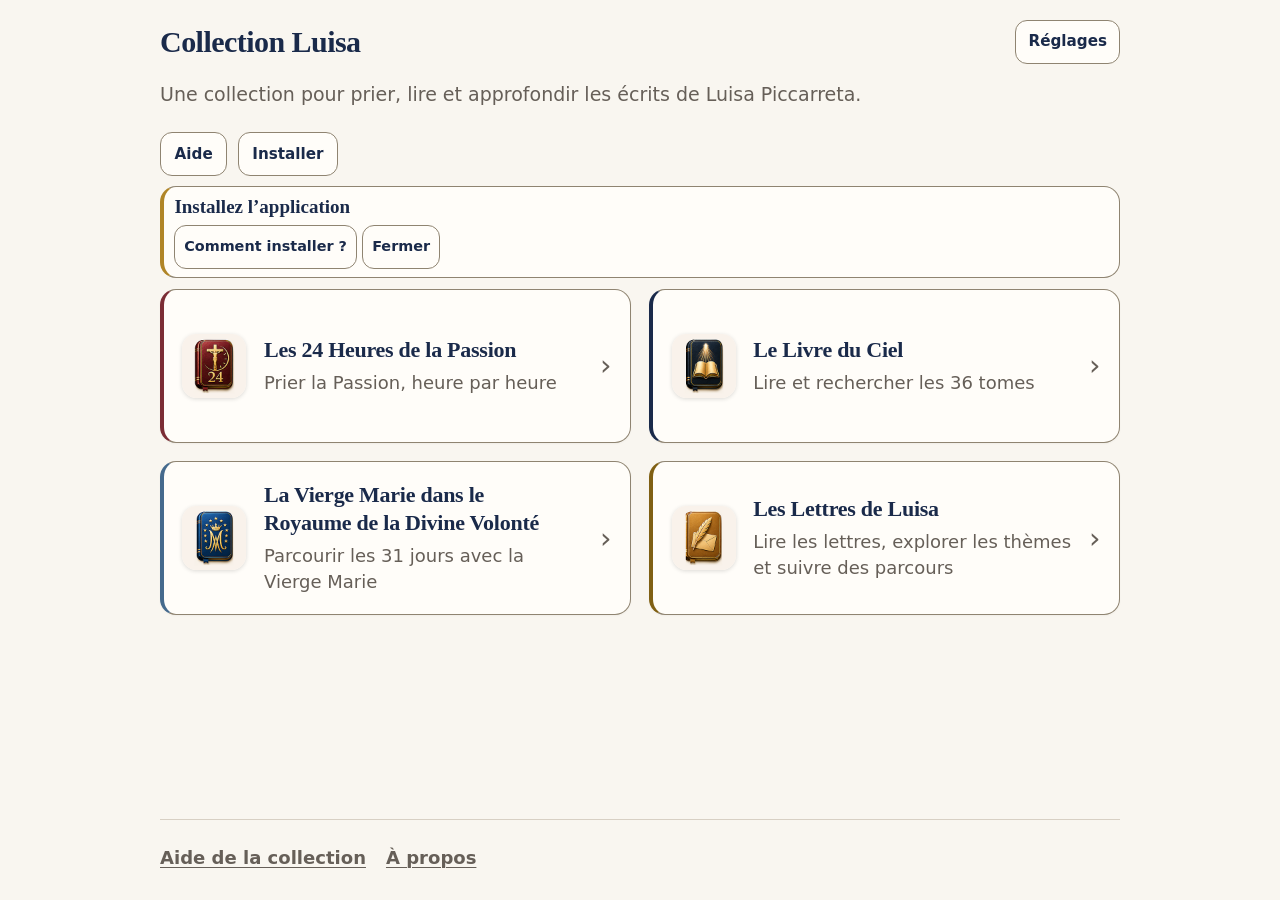
==== commit 3c493ede: "QA: Collection Luisa Hub v1.0.7 R2 at beta root (isolated PWA identity)" ====
--- a/index.html
+++ b/index.html
@@ -1,11767 +1,128 @@
-<!DOCTYPE html>
-<html lang="fr" data-theme="system">
+<!doctype html>
+<html lang="fr" dir="ltr" data-theme="system" data-text="normal">
 <head>
-<meta charset="UTF-8">
-<meta name="viewport" content="width=device-width, initial-scale=1.0, viewport-fit=cover">
-<meta name="theme-color" content="#1A2A4A">
-<meta name="apple-mobile-web-app-capable" content="yes">
-<meta name="apple-mobile-web-app-status-bar-style" content="default">
-<meta name="apple-mobile-web-app-title" content="Livre du Ciel">
-<title>Livre du Ciel — Luisa Piccarreta</title>
-<link rel="manifest" href="manifest.json">
-<link rel="icon" type="image/png" sizes="16x16" href="icons/favicon-16.png">
-<link rel="icon" type="image/png" sizes="32x32" href="icons/favicon-32.png">
-<link rel="shortcut icon" href="icons/favicon.ico">
-<link rel="apple-touch-icon" sizes="60x60" href="icons/icon-60.png">
-<link rel="apple-touch-icon" sizes="120x120" href="icons/icon-120.png">
-<link rel="apple-touch-icon" sizes="180x180" href="icons/apple-touch-icon.png">
-<link rel="stylesheet" href="assets/icons/tabler-icons.min.css">
-<link rel="stylesheet" href="assets/fonts/fonts.css">
-<script src="assets/js/sortable.min.js"></script>
-<style>
-/* ═══════════════════════════════════════════
-   TOKENS
-═══════════════════════════════════════════ */
-:root {
-  --ivory:#F9F6F0; --night:#1A2A4A; --gold:#C9A84C; --gold-decor:#C9A84C; --gold-border:#B89432; --gold-text:#6E5410; --gold-light:#E8D5A3;
-  --gold-pale:#F5EDD8; --ink:#2C1810; --muted:#7A6E62; --border:#E2D9CC;
-  --white:#FFFFFF; --green:#0F6E56; --red:#993C1D;
-  --serif:'IM Fell English',Georgia,serif;
-  --body:'Crimson Text',Georgia,serif;
-  --reader-size:19px;
-  --reader-measure:613px; --home-offline-title-size:13px; --home-offline-detail-size:12px;
-  --reader-title-size:20px; --browse-title-size:15px; --journey-copy-size:13px; --journey-action-size:14px;
-  --content-meta-size:12px; --content-seq-size:11px; --reading-badge-size:11px; --source-mode-size:12px; --supp-badge-size:12px;
-  --reader-control-size:14px; --reader-journey-copy-size:13px; --reader-journey-action-size:14px; --reader-context-back-size:14px; --reader-chrome-title-size:14px; --reader-orientation-size:12px; --reader-date-size:13px; --search-excerpt-size:15px; --espace-excerpt-size:14px; --collection-excerpt-size:14px;
-  --help-body-size:14px; --help-tip-size:13px; --help-title-size:16px; --annotation-body-size:14px; --collection-title-size:16px;
-  --home-title-size:28px; --home-quote-size:15px; --home-resume-title-size:16px; --home-action-size:13px;
-  --accent:#7a5c10;
-  --onboarding-bg:#1A2A4A; --onboarding-ink:#F9F6F0; --onboarding-muted:#D8D3C8; --onboarding-accent:#D4A060;
-  --accent-fill:#1A2A4A; --accent-fill-ink:#D4A060; --toast-bg:#1A2A4A; --toast-ink:#F9F6F0;
-  --supp-bg:rgba(110,84,16,.055); --supp-border:#B89432; --supp-badge-bg:#F2E6C6; --supp-badge-ink:#5C4610;
-  --sat-top:env(safe-area-inset-top,0px);
-  --sat-bot:env(safe-area-inset-bottom,0px);
-  --nav-h:58px;
-  --nav-safe-h:calc(var(--nav-h) + var(--sat-bot));
-}
-@media(prefers-color-scheme:dark){
-  :root{--ivory:#1A1612;--night:#E8D9C4;--gold:#D4A843;--gold-decor:#D4A843;--gold-border:#8F6C24;--gold-text:#D4A843;--accent:#d4a843;--gold-light:#5A4520;
-        --gold-pale:#2A2010;--ink:#D4C8BC;--muted:#A89B8E;--border:#2E2820;--white:#201C18;
-        --accent-fill:#2A2010;--accent-fill-ink:#D4A843;--toast-bg:#E8D9C4;--toast-ink:#2C1810;
-        --supp-bg:rgba(212,168,67,.075);--supp-border:#8F6C24;--supp-badge-bg:#342A18;--supp-badge-ink:#E1BC61;}
-}
-html[data-theme="dark"]{
-  --ivory:#1A1612;--night:#E8D9C4;--gold:#D4A843;--gold-decor:#D4A843;--gold-border:#8F6C24;--gold-text:#D4A843;--accent:#d4a843;--gold-light:#5A4520;
-  --gold-pale:#2A2010;--ink:#D4C8BC;--muted:#A89B8E;--border:#2E2820;--white:#201C18;
-  --accent-fill:#2A2010;--accent-fill-ink:#D4A843;--toast-bg:#E8D9C4;--toast-ink:#2C1810;
-  --supp-bg:rgba(212,168,67,.075);--supp-border:#8F6C24;--supp-badge-bg:#342A18;--supp-badge-ink:#E1BC61;
-}
+  <meta charset="utf-8">
+  <meta name="viewport" content="width=device-width, initial-scale=1, viewport-fit=cover">
+  <meta name="referrer" content="no-referrer">
+  <meta name="robots" content="noindex,nofollow">
+  <meta name="description" content="Une collection pour prier, lire et approfondir les écrits de Luisa Piccarreta.">
+  <link rel="canonical" href="https://louisriv26.github.io/mauritius-mass-finder-beta/">
+  <meta property="og:type" content="website">
+  <meta property="og:title" content="Collection Luisa">
+  <meta property="og:description" content="Une collection pour prier, lire et approfondir les écrits de Luisa Piccarreta.">
+  <meta property="og:url" content="https://louisriv26.github.io/mauritius-mass-finder-beta/">
+  <meta property="og:image" content="https://louisriv26.github.io/mauritius-mass-finder-beta/icons/og-1200x630.png">
+  <meta property="og:image:width" content="1200">
+  <meta property="og:image:height" content="630">
+  <meta name="theme-color" content="#F9F6F0" media="(prefers-color-scheme: light)">
+  <meta name="theme-color" content="#171717" media="(prefers-color-scheme: dark)">
+  <meta http-equiv="Content-Security-Policy" content="default-src 'self'; script-src 'self'; style-src 'self'; img-src 'self' data:; font-src 'self'; connect-src 'self'; worker-src 'self'; manifest-src 'self'; frame-src 'none'; object-src 'none'; base-uri 'none'; form-action 'none'">
+  <meta name="x-build-profile" content="staging-review">
+  <meta name="x-app-version" content="1.0.7">
+  <meta name="x-build-date" content="2026-10-15">
+  <title>Collection Luisa</title>
+  <script src="boot.js"></script>
+  <link rel="manifest" href="manifest.webmanifest">
+  <link rel="apple-touch-icon" href="icons/apple-touch-icon.png">
+  <link rel="icon" type="image/png" href="icons/icon-192.png">
+  <link rel="stylesheet" href="styles.css">
+  <script src="app.js" defer></script>
+</head>
+<body>
+  <div id="system-banner" class="system-banner" hidden>
+    <span id="system-banner-text" role="status" aria-live="polite"></span>
+    <button id="system-banner-action" type="button" hidden>Actualiser</button>
+  </div>
+  <a class="skip-link" href="#main">Aller au contenu</a>
+  <div class="page-shell">
+    <header class="site-header">
+      <h1 class="brand">Collection Luisa</h1>
+      <button class="settings-trigger js-settings-trigger" type="button" hidden>Réglages</button>
+    </header>
 
+    <main id="main" tabindex="-1">
+      <p class="intro">Une collection pour prier, lire et approfondir les écrits de Luisa Piccarreta.</p>
 
-/* ══ DARK MODE SURFACE FIXES ══
-   Applied when system is dark OR user toggled dark manually.
-   Keeps surfaces readable without blown-out contrast. */
-@media(prefers-color-scheme:dark){
-  :root:not([data-theme="light"]) .resume-card,
-  html[data-theme="dark"] .resume-card
-  { background:#242018 !important; }
+      <nav class="home-quick-nav" aria-label="Aide et installation">
+        <a href="help.html">Aide</a>
+        <a href="help.html#installation">Installer</a>
+      </nav>
 
-  :root:not([data-theme="light"]) .rc-ref,
-  html[data-theme="dark"] .rc-ref
-  { color:#D4C8BC !important; }
+      <section id="install-invitation" class="install-invitation" aria-labelledby="install-invitation-title" hidden>
+        <h2 id="install-invitation-title">Installez l’application</h2>
+        <div class="install-invitation__actions">
+          <a id="install-invitation-guide" href="help.html#installation">Comment installer ?</a>
+          <button id="install-invitation-dismiss" type="button" aria-label="Fermer l’invitation d’installation">Fermer</button>
+        </div>
+      </section>
 
-  :root:not([data-theme="light"]) .rc-excerpt,
-  html[data-theme="dark"] .rc-excerpt
-  { color:rgba(212,200,188,.6) !important; }
+      <ul class="app-grid" aria-label="Les quatre œuvres">
+        <li class="app-card app-card--24h" data-app-id="24h" data-public-state="available">
+          <a class="app-card__link" href="https://louisriv26.github.io/Les-24-Heures-de-la-Passion/" referrerpolicy="no-referrer">
+            <img class="app-card__icon" src="assets/apps/24h-192.png" alt="" width="64" height="64" decoding="async">
+            <div class="app-card__copy"><h2 class="app-card__title">Les 24 Heures de la Passion</h2><p class="app-card__desc">Prier la Passion, heure par heure</p></div>
+            <span class="app-card__chevron" aria-hidden="true">›</span>
+          </a>
+        </li>
+        <li class="app-card app-card--ldc" data-app-id="ldc" data-public-state="available">
+          <a class="app-card__link" href="https://louisriv26.github.io/Le-livre-du-Ciel---Github/" referrerpolicy="no-referrer">
+            <img class="app-card__icon" src="assets/apps/ldc-192.png" alt="" width="64" height="64" decoding="async">
+            <div class="app-card__copy"><h2 class="app-card__title">Le Livre du Ciel</h2><p class="app-card__desc">Lire et rechercher les 36 tomes</p></div>
+            <span class="app-card__chevron" aria-hidden="true">›</span>
+          </a>
+        </li>
+        <li class="app-card app-card--marie" data-app-id="marie" data-public-state="available">
+          <a class="app-card__link" href="https://louisriv26.github.io/La-Vierge-Marie-dans-le-Royaume-de-la-Divine-Volont-/" referrerpolicy="no-referrer">
+            <img class="app-card__icon" src="assets/apps/marie-192.png" alt="" width="64" height="64" decoding="async">
+            <div class="app-card__copy"><h2 class="app-card__title">La Vierge Marie dans le Royaume de la Divine Volonté</h2><p class="app-card__desc">Parcourir les 31 jours avec la Vierge Marie</p></div>
+            <span class="app-card__chevron" aria-hidden="true">›</span>
+          </a>
+        </li>
+        <li class="app-card app-card--lettres" data-app-id="lettres" data-public-state="available">
+          <a class="app-card__link" href="https://louisriv26.github.io/Les-lettres-de-Luisa/" referrerpolicy="no-referrer">
+            <img class="app-card__icon" src="assets/apps/lettres-192.png" alt="" width="64" height="64" decoding="async">
+            <div class="app-card__copy"><h2 class="app-card__title">Les Lettres de Luisa</h2><p class="app-card__desc">Lire les lettres, explorer les thèmes et suivre des parcours</p></div>
+            <span class="app-card__chevron" aria-hidden="true">›</span>
+          </a>
+        </li>
+      </ul>
+    </main>
 
-  :root:not([data-theme="light"]) .rc-btn,
-  html[data-theme="dark"] .rc-btn
-  { background:#C9A84C !important; color:#1A1612 !important; }
+    <footer class="home-footer">
+      <a href="help.html">Aide de la collection</a>
+      <a href="about.html">À propos</a>
+    </footer>
+  </div>
 
-  /* Card surfaces — mid dark, not pitch black */
-  :root:not([data-theme="light"]) .help-card,
-  :root:not([data-theme="light"]) .autour-card,
-  :root:not([data-theme="light"]) .vol-card,
-  :root:not([data-theme="light"]) .entry-door,
-  :root:not([data-theme="light"]) .ha-btn,
-  :root:not([data-theme="light"]) .result-card,
-  html[data-theme="dark"] .help-card,
-  html[data-theme="dark"] .autour-card,
-  html[data-theme="dark"] .vol-card,
-  html[data-theme="dark"] .entry-door,
-  html[data-theme="dark"] .ha-btn,
-  html[data-theme="dark"] .result-card
-  { background:#242018 !important; }
+  <dialog id="settings-dialog" class="settings-dialog" aria-labelledby="settings-heading">
+    <div class="settings-dialog__inner">
+      <div class="settings-dialog__header">
+        <h2 id="settings-heading" tabindex="-1">Réglages</h2>
+        <button id="settings-close" class="icon-control" type="button" aria-label="Fermer les réglages">Fermer</button>
+      </div>
+      <p class="settings-scope">Ces réglages s’appliquent uniquement à Collection Luisa.<br>Chaque application conserve ses propres réglages.</p>
 
-  /* Search bar */
-  :root:not([data-theme="light"]) .search-bar,
-  html[data-theme="dark"] .search-bar
-  { background:#242018 !important; }
+      <fieldset class="settings-group">
+        <legend>Taille du texte</legend>
+        <div class="radio-list">
+          <label><input type="radio" name="hub-text" value="small"> <span>Petit</span></label>
+          <label><input type="radio" name="hub-text" value="normal"> <span>Normal</span></label>
+          <label><input type="radio" name="hub-text" value="large"> <span>Grand</span></label>
+          <label><input type="radio" name="hub-text" value="xlarge"> <span>Très grand</span></label>
+        </div>
+      </fieldset>
 
-  /* Collection items */
-  :root:not([data-theme="light"]) .col-item,
-  html[data-theme="dark"] .col-item
-  { background:#1A1612 !important; }
+      <fieldset class="settings-group">
+        <legend>Thème</legend>
+        <div class="radio-list">
+          <label><input type="radio" name="hub-theme" value="system"> <span>Automatique</span></label>
+          <label><input type="radio" name="hub-theme" value="light"> <span>Clair</span></label>
+          <label><input type="radio" name="hub-theme" value="dark"> <span>Sombre</span></label>
+        </div>
+      </fieldset>
+    </div>
+  </dialog>
 
-  /* Sheet overlays — slightly lighter than page bg */
-  :root:not([data-theme="light"]) .sheet,
-  :root:not([data-theme="light"]) #autour-sheet,
-  html[data-theme="dark"] .sheet,
-  html[data-theme="dark"] #autour-sheet
-  { background:#201C18 !important; }
-
-  /* Primary button (Créer et ajouter, Enregistrer, Reprendre) */
-  :root:not([data-theme="light"]) .btn-primary,
-  html[data-theme="dark"] .btn-primary
-  { background:#C9A84C !important; color:#1A1612 !important; }
-
-  /* Secondary button */
-  :root:not([data-theme="light"]) .btn-secondary,
-  html[data-theme="dark"] .btn-secondary
-  { background:#2A2418 !important; color:#A89B8E !important;
-    border-color:#3A3020 !important; }
-
-
-  /* Collection picker items */
-  :root:not([data-theme="light"]) .col-pick-item:hover,
-  html[data-theme="dark"] .col-pick-item:hover
-  { background:#2A2418 !important; }
-
-  /* New collection input */
-  :root:not([data-theme="light"]) .col-new-input,
-  :root:not([data-theme="light"]) .note-textarea,
-  html[data-theme="dark"] .col-new-input,
-  html[data-theme="dark"] .note-textarea
-  { background:#2A2418 !important; color:#D4C8BC !important;
-    border-color:#3A3020 !important; }
-
-  /* Size overlay slider area */
-  :root:not([data-theme="light"]) #size-overlay .sheet,
-  html[data-theme="dark"] #size-overlay .sheet
-  { background:#201C18 !important; }
-
-  /* Espace items */
-  :root:not([data-theme="light"]) .espace-item:hover,
-  html[data-theme="dark"] .espace-item:hover
-  { background:#2A2418 !important; }
-}
-/* Repeat key rules for explicit data-theme=dark (manual toggle) */
-html[data-theme="dark"] .resume-card { background:#242018 !important; }
-html[data-theme="dark"] .btn-primary  { background:#C9A84C !important; color:#1A1612 !important; }
-html[data-theme="dark"] .rc-btn       { background:#C9A84C !important; color:#1A1612 !important; } /* v133 D-04 manual-dark contrast repair */
-html[data-theme="dark"] .btn-secondary{ background:#2A2418 !important; color:#A89B8E !important; border-color:#3A3020 !important; }
-html[data-theme="dark"] .sheet       { background:#201C18 !important; }
-html[data-theme="dark"] #autour-sheet{ background:#201C18 !important; }
-html[data-theme="dark"] .col-new-input{ background:#2A2418 !important; color:#D4C8BC !important; border-color:#3A3020 !important; }
-html[data-theme="dark"] .note-textarea{ background:#2A2418 !important; color:#D4C8BC !important; border-color:#3A3020 !important; }
-html[data-theme="dark"] .search-bar  { background:#242018 !important; }
-html[data-theme="dark"] .help-card   { background:#242018 !important; }
-html[data-theme="dark"] .autour-card { background:#242018 !important; }
-html[data-theme="dark"] .vol-card    { background:#242018 !important; }
-html[data-theme="dark"] .entry-door  { background:#242018 !important; }
-html[data-theme="dark"] .ha-btn      { background:#242018 !important; }
-html[data-theme="dark"] .result-card { background:#242018 !important; }
-
-/* Navy-blue accent blocks (#1A2A4A) were the LIGHT-mode "night" ink colour, hardcoded
-   directly instead of via a theme-aware token — so they never adapted for dark mode
-   and sat as a jarring cool-blue patch against the warm near-black dark surfaces.
-   Fixed at the source: .featured-quote/.chip.active/.dn-result-header/.dn-open-btn and
-   their JS-computed equivalents (date navigator picker) now reference var(--accent-fill)
-   / var(--accent-fill-ink), which resolve to the warm dark gold-pale/gold pairing in
-   dark mode automatically — see the :root token definitions above. No !important
-   overrides needed here; system-mode-resolves-to-dark is handled by the same tokens. */
-html[data-theme="dark"] .dn-result-count { color:var(--muted) !important; }
-@media(prefers-color-scheme:dark) {
-  :root:not([data-theme="light"]):not([data-theme="dark"]) .dn-result-count { color:var(--muted) !important; }
-}
-
-
-html[data-theme="light"]{
-  --ivory:#F9F6F0;--night:#1A2A4A;--gold:#C9A84C;--gold-decor:#C9A84C;--gold-border:#B89432;--gold-text:#6E5410;--gold-light:#E8D5A3;
-  --gold-pale:#F5EDD8;--ink:#2C1810;--muted:#7A6E62;--border:#E2D9CC;--white:#FFFFFF;--toast-bg:#1A2A4A;--toast-ink:#F9F6F0;
-}
-*,*::before,*::after{box-sizing:border-box;margin:0;padding:0;}
-/* Semantic hidden must win over component display rules (notably Safari + flex buttons). */
-[hidden]{display:none!important;}
-html,body{height:100%;background:var(--ivory);font-family:var(--body);color:var(--ink);}
-html{overflow-x:hidden;max-width:100vw;}
-body{overflow:hidden;overflow-x:hidden;max-width:100vw;min-height:100vh;min-height:100dvh;min-height:-webkit-fill-available;display:flex;flex-direction:column;padding-bottom:var(--nav-safe-h);}
-
-/* ═══ SCROLL ═══ */
-.scroll{flex:1;min-height:0;overflow-y:auto;-webkit-overflow-scrolling:touch;overscroll-behavior:contain;}
-.scroll::-webkit-scrollbar{width:3px;}
-.scroll::-webkit-scrollbar-thumb{background:var(--border);border-radius:2px;}
-
-
-@media (prefers-reduced-motion: reduce){
-  *,*::before,*::after{animation-duration:.01ms !important;animation-iteration-count:1 !important;transition-duration:.01ms !important;scroll-behavior:auto !important;}
-}
-
-/* ═══ SHARED ═══ */
-.btn-icon{background:none;border:none;cursor:pointer;color:var(--muted);font-size:20px;
-  padding:6px;display:flex;align-items:center;border-radius:8px;transition:color .15s,background .15s;}
-.btn-icon:hover{color:var(--night);background:var(--gold-pale);}
-
-
-/* RA12: WCAG 2.4.11 focus indicator. --gold-text passes on both themes. */
-.btn-icon:focus-visible,.parcours-card:focus-visible,.entry-door:focus-visible,.vol-card:focus-visible,.entry-item:focus-visible,
-.source-mode-btn:focus-visible,.supp-registry-item:focus-visible,.search-bar input:focus-visible,.espace-filter input:focus-visible,
-.ci-note-edit:focus-visible,.note-textarea:focus-visible,.col-new-input:focus-visible{outline:2px solid var(--gold-text);outline-offset:2px;}
-
-/* ═══ BOTTOM NAV ═══ */
-#nav{display:flex;position:fixed;left:0;right:0;bottom:0;z-index:9000;height:var(--nav-safe-h);
-  background:var(--ivory);border-top:0.5px solid var(--border);padding-bottom:var(--sat-bot);}
-/* RA19D semantic shell lifecycle: boot blocks the underlying app until initialization completes. */
-body.app-state-boot #nav,body.app-state-boot .screen,body.app-state-onboarding #nav,body.app-state-onboarding .screen{visibility:hidden;pointer-events:none;}
-body.app-state-boot,body.app-state-onboarding{overflow:hidden;}
-.nav-item{flex:1;display:flex;flex-direction:column;align-items:center;justify-content:center;
-  gap:2px;padding:8px 4px 6px;background:none;border:none;cursor:pointer;
-  font-size:12px;font-family:var(--body);color:var(--muted);transition:color .15s;}
-.nav-item i{font-size:20px;}
-.nav-item.active{color:var(--gold);}
-.nav-item:focus-visible{outline:2px solid var(--gold-text);outline-offset:2px;}
-
-/* ═══ SCREENS ═══ */
-/* V42 desktop scroll containment: Stage A introduced the semantic <main> wrapper.
-   It must inherit the body flex-height contract so screen-level .scroll panes have
-   a bounded height on desktop while preserving the existing touch scroll model. */
-#main-content{position:relative;display:flex;flex:1 1 auto;min-height:0;min-width:0;flex-direction:column;overflow:hidden;width:100%;}
-.screen{display:none;flex:1;min-height:0;min-width:0;width:100%;max-width:100%;flex-direction:column;}
-.screen.active{display:flex;}
-/* Stage A semantic structure/accessibility: one main landmark and visually stable semantic headings. */
-.sr-only,.speech-attribution-sr{position:absolute!important;width:1px!important;height:1px!important;padding:0!important;margin:-1px!important;overflow:hidden!important;clip:rect(0,0,0,0)!important;white-space:nowrap!important;border:0!important;}
-/* R18 R7 blind-adversarial hardening: the screen-reader attribution remains in the
-   accessibility tree but must never contaminate native Copy/Translate/Search or
-   Selection.toString(); all other presentation-only speech labels were already
-   non-selectable. */
-.speech-attribution-sr{-webkit-user-select:none;user-select:none;}
-h1.top-bar-title,h1.rh-title,h2.dn-section-title{margin-top:0;font-weight:400;}
-h1.top-bar-title{margin-bottom:0;line-height:1.2;}
-h1.rh-title{margin-top:0;}
-h2.dn-section-title{margin-bottom:0;}
-
-/* ═══ TOP BAR ═══ */
-.top-bar{display:flex;align-items:center;justify-content:space-between;
-  padding:calc(var(--sat-top) + 10px) 16px 10px;border-bottom:0.5px solid var(--border);
-  background:var(--ivory);flex-shrink:0;}
-.top-bar-title{font-family:var(--serif);font-style:italic;font-size:18px;color:var(--night);}
-.top-bar-sub{font-size:11px;color:var(--muted);}
-
-/* ═══ ONBOARDING ═══ */
-.ob-dot{width:6px;height:6px;border-radius:50%;background:rgba(255,255,255,.25);transition:all .2s;}
-.ob-dot.active{background:var(--accent);width:18px;border-radius:3px;}
-.ob-slide{position:absolute;inset:0;padding:32px 28px 0;opacity:0;pointer-events:none;
-  transition:opacity .3s;display:flex;flex-direction:column;align-items:center;text-align:center;}
-.ob-slide.active{opacity:1;pointer-events:auto;}
-.ob-icon{color:var(--onboarding-accent);}
-.ob-title{font-family:var(--serif);font-size:26px;font-style:italic;color:var(--onboarding-ink);
-  margin-bottom:16px;line-height:1.3;}
-.ob-body{font-size:15px;color:var(--onboarding-ink);line-height:1.7;max-width:340px;}
-.ob-sub{font-size:12px;color:var(--onboarding-muted);margin-top:12px;}
-.ob-speech-demo{background:rgba(255,255,255,.06);border-radius:12px;padding:16px;
-  margin-top:20px;text-align:left;max-width:340px;width:100%;border-left:3px solid #D4A060;}
-.ob-choice-btn{display:flex;align-items:center;gap:10px;padding:14px 18px;
-  background:rgba(255,255,255,.08);border:0.5px solid rgba(255,255,255,.22);
-  border-radius:12px;font-size:14px;color:var(--onboarding-ink);font-family:var(--body);cursor:pointer;
-  transition:all .15s;text-align:left;width:100%;}
-.ob-choice-btn:hover{background:rgba(255,255,255,.14);}
-.ob-choice-btn i{font-size:18px;color:var(--onboarding-muted);flex-shrink:0;}
-.ob-skip{background:none;border:none;font-size:13px;color:var(--onboarding-muted);
-  cursor:pointer;padding:8px;}
-.ob-next{background:var(--gold);border:none;color:#1A1612;font-size:14px;font-weight:500;
-  padding:10px 20px;border-radius:10px;cursor:pointer;font-family:var(--body);}
-/* RA19D mobile first-launch geometry: dynamic viewport + vertically scrollable active slide. */
-#onboarding-overlay{height:100vh;height:100dvh;}
-#onboarding-inner{height:100%;height:100dvh;max-height:100dvh;min-height:0;display:flex;flex-direction:column;}
-#onboarding-slides{flex:1;min-height:0;overflow:hidden;position:relative;}
-#onboarding-slides .ob-slide{overflow-y:auto;overflow-x:hidden;-webkit-overflow-scrolling:touch;overscroll-behavior-y:contain;padding-bottom:24px;}
-#onboarding-footer{display:flex;justify-content:space-between;align-items:center;flex-shrink:0;padding:16px 24px calc(20px + var(--sat-bot));}
-@media(max-height:600px){
-  #onboarding-slides .ob-slide{padding-top:18px;}
-  #onboarding-footer{padding-top:10px;padding-bottom:calc(12px + var(--sat-bot));}
-  .ob-title{margin-bottom:10px;}
-  .ob-speech-demo{margin-top:12px;}
-}
-/* ═══ END ONBOARDING ═══ */
-/* ═══ NOTE QUOTE PREVIEW ═══ */
-.note-quote-preview{background:rgba(201,168,76,.08);border-left:3px solid var(--gold);
-  border-radius:0 8px 8px 0;padding:10px 14px;margin-bottom:12px;}
-.nqp-label{font-size:10px;letter-spacing:.08em;text-transform:uppercase;color:var(--gold-text);margin-bottom:6px;}
-.nqp-text{font-family:var(--serif);font-size:14px;color:var(--night);font-style:italic;line-height:1.6;
-  display:-webkit-box;-webkit-line-clamp:3;-webkit-box-orient:vertical;overflow:hidden;}
-/* ═══ PARCOURS ═══ */
-.parcours-list{padding:0 16px 20px;}
-.parcours-card{background:var(--white);border:0.5px solid var(--border);border-radius:14px;
-  padding:16px 18px;margin-bottom:10px;cursor:pointer;text-align:left;width:100%;
-  transition:all .15s;border-left:3px solid transparent;}
-.parcours-card:hover{border-left-color:var(--gold);
-  background:rgba(201,168,76,.06);}
-.pc-label{font-size:10px;letter-spacing:.08em;text-transform:uppercase;color:var(--gold-text);margin-bottom:6px;}
-.pc-title{font-family:var(--serif);font-size:16px;color:var(--night);margin-bottom:4px;}
-.pc-desc{font-size:12px;color:var(--muted);line-height:1.5;}
-.pc-meta{font-size:11px;color:var(--muted);margin-top:8px;}
-/* ═══ STATS ═══ */
-.stat-card{background:var(--white);border:0.5px solid var(--border);border-radius:12px;
-  padding:14px 16px;text-align:center;}
-.stat-num{font-family:var(--serif);font-size:28px;color:var(--night);font-weight:400;line-height:1;}
-.stat-label{font-size:11px;color:var(--muted);margin-top:4px;}
-.stat-progress-label{font-size:11px;color:var(--muted);margin-bottom:6px;}
-.stat-progress-bar-bg{height:6px;background:var(--border);border-radius:3px;}
-.stat-progress-bar-fill{height:6px;background:var(--gold);border-radius:3px;transition:width .5s;}
-/* ═══ ENTRY READ STATUS ═══ */
-.ei-statuses{display:flex;align-items:center;gap:5px;flex-shrink:0;margin-top:1px;min-height:22px;}
-.ei-fav-mark{width:20px;height:22px;min-width:20px;display:flex;align-items:center;justify-content:center;
-  flex-shrink:0;color:var(--red);font-size:16px;line-height:1;}
-.ei-read-mark{width:22px;height:22px;min-width:22px;border-radius:50%;display:flex;align-items:center;justify-content:center;
-  flex-shrink:0;color:var(--green);font-size:18px;}
-.entry-item:not(.read) .ei-title{font-weight:600;}
-.entry-item.read .ei-title{font-weight:400;color:var(--muted);opacity:1;}
-.entry-item.read .ei-date{opacity:1;}
-/* ═══ READER DESKTOP WIDTH ═══ */
-@media(min-width:680px){#reader-body{max-width:var(--reader-measure);margin:0 auto;}}
-#home-first{padding:32px 20px;}
-#home-first .app-title{font-family:var(--serif);font-style:italic;font-size:var(--home-title-size);
-  color:var(--night);margin-bottom:6px;}
-#home-first .app-sub{font-size:var(--journey-copy-size);color:var(--muted);line-height:1.6;margin-bottom:32px;}
-.entry-door{display:flex;align-items:center;gap:14px;padding:18px 20px;
-  background:var(--white);border:0.5px solid var(--border);border-radius:14px;
-  margin-bottom:12px;cursor:pointer;width:100%;text-align:left;transition:all .15s;
-  border-left:3px solid transparent;}
-.entry-door:hover{border-left-color:var(--gold);
-  background:var(--gold-pale);}
-.door-icon{font-size:22px;color:var(--gold-text);width:28px;flex-shrink:0;}
-.door-text .dt{font-family:var(--serif);font-size:var(--browse-title-size);color:var(--night);margin-bottom:2px;line-height:1.35;}
-.door-text .ds{font-size:var(--content-meta-size);color:var(--muted);line-height:1.4;}
-.home-lib-link{display:flex;align-items:center;gap:6px;justify-content:center;
-  margin-top:20px;padding:10px;background:none;border:none;cursor:pointer;
-  font-size:var(--home-action-size);color:var(--muted);font-family:var(--body);}
-.home-lib-link:hover{color:var(--night);}
-.home-offline-notice{margin:10px 16px 0;padding:11px 12px;border:0.5px solid var(--border);border-radius:12px;
-  background:var(--gold-pale);display:flex;align-items:flex-start;gap:10px;color:var(--night);}
-.home-offline-notice>i{font-size:18px;color:var(--gold-text);margin-top:1px;flex-shrink:0;}
-.home-offline-copy{flex:1;min-width:0;}
-.home-offline-title{font-size:var(--home-offline-title-size);font-weight:600;line-height:1.3;margin-bottom:2px;}
-.home-offline-detail{font-size:var(--home-offline-detail-size);color:var(--muted);line-height:1.45;}
-.home-offline-action{flex-shrink:0;border:1px solid var(--gold);background:var(--white);color:var(--night);border-radius:8px;
-  padding:7px 10px;font:600 var(--content-meta-size)/1.2 var(--body);cursor:pointer;}
-.home-offline-action:disabled{opacity:.55;cursor:default;}
-@media(max-width:520px){.home-offline-notice{flex-wrap:wrap}.home-offline-action{margin-left:28px;}}
-
-#home-return{padding:16px;}
-.featured-quote{background:var(--accent-fill);border-radius:16px;padding:18px 20px;
-  margin-bottom:14px;cursor:pointer;transition:opacity .15s;border-left:3px solid var(--gold);}
-.featured-quote:hover{opacity:.9;}
-.fq-label{font-size:var(--reading-badge-size);letter-spacing:.1em;text-transform:uppercase;color:var(--gold);
-  margin-bottom:10px;display:flex;align-items:center;gap:5px;}
-.fq-text{font-family:var(--serif);font-size:var(--home-quote-size);color:#fff;line-height:1.65;
-  font-style:italic;margin-bottom:10px;}
-.fq-ref{font-size:var(--content-meta-size);color:rgba(255,255,255,.62);}
-.speech-filter-chip{display:inline-flex;align-items:center;gap:5px;
-  padding:5px 12px;border-radius:20px;font-size:12px;font-family:var(--body);
-  border:0.5px solid var(--border);background:var(--white);color:var(--night);
-  cursor:pointer;transition:all .15s;white-space:nowrap;}
-.speech-filter-chip.active{background:#5C3A10;border-color:#5C3A10;color:#fff;}
-.speech-filter-chip i{font-size:13px;}
-.resume-card{background:var(--night);border-radius:16px;padding:20px;margin-bottom:16px;
-  cursor:pointer;transition:opacity .15s;}
-.resume-card:hover{opacity:.9;}
-.rc-label{font-size:var(--reading-badge-size);letter-spacing:.1em;text-transform:uppercase;color:var(--gold);
-  margin-bottom:8px;}
-.rc-ref{font-family:var(--serif);font-size:var(--home-resume-title-size);color:#fff;margin-bottom:6px;line-height:1.35;}
-.rc-excerpt{font-size:var(--journey-copy-size);color:rgba(255,255,255,.72);font-style:italic;
-  line-height:1.65;margin-bottom:14px;display:-webkit-box;
-  -webkit-line-clamp:2;-webkit-box-orient:vertical;overflow:hidden;}
-.rc-btn{display:inline-flex;align-items:center;gap:6px;background:var(--gold);
-  color:var(--night);border:none;border-radius:8px;padding:8px 18px;
-  font-size:var(--home-action-size);font-family:var(--body);font-weight:600;cursor:pointer;line-height:1.25;}
-.rc-actions{display:flex;flex-wrap:wrap;gap:8px;align-items:stretch;}
-.rc-secondary{display:inline-flex;align-items:center;gap:6px;background:transparent;max-width:100%;
-  color:#fff;border:1px solid rgba(255,255,255,.32);border-radius:8px;padding:8px 12px;
-  font-size:var(--home-action-size);font-family:var(--body);font-weight:500;cursor:pointer;white-space:normal;overflow-wrap:anywhere;line-height:1.25;}
-.rc-secondary:hover{background:rgba(255,255,255,.08);}
-.rc-health{font-size:var(--journey-copy-size);line-height:1.45;color:rgba(255,255,255,.78);margin:0 0 10px;}
-.home-actions{display:flex;gap:10px;}
-.ha-btn{flex:1;display:flex;align-items:center;justify-content:center;gap:6px;
-  padding:13px 8px;background:var(--white);border:0.5px solid var(--border);
-  border-radius:12px;font-size:var(--home-action-size);color:var(--night);font-family:var(--body);
-  cursor:pointer;transition:all .15s;}
-.ha-btn i{font-size:18px;color:var(--gold-text);}
-.ha-btn:hover{background:var(--gold-pale);}
-
-/* ═══ TOMES SCREEN ═══ */
-.vol-grid{padding:12px;}
-.vol-section-label{font-size:10px;letter-spacing:.1em;text-transform:uppercase;
-  color:var(--muted);padding:8px 4px 6px;font-family:var(--body);}
-.vol-card{display:flex;align-items:center;gap:12px;padding:13px 14px;
-  background:var(--white);border:0.5px solid var(--border);border-radius:12px;
-  margin-bottom:8px;cursor:pointer;transition:all .15s;border-left:3px solid transparent;
-  width:100%;text-align:left;}
-.vol-card:hover{border-left-color:var(--gold);
-  background:var(--gold-pale);}
-.vol-card.locked{opacity:.45;cursor:default;pointer-events:none;}
-.vol-card.current{border-left-color:var(--gold);}
-.vc-num{font-size:11px;font-weight:600;color:var(--gold-text);width:32px;flex-shrink:0;
-  font-family:var(--body);}
-.vc-body{flex:1;min-width:0;}
-.vc-title{font-family:var(--serif);font-size:var(--browse-title-size);color:var(--night);margin-bottom:2px;line-height:1.35;}
-.vc-sub{font-size:var(--content-meta-size);color:var(--muted);}
-.vc-status{width:7px;height:7px;border-radius:50%;flex-shrink:0;}
-.vs-ok{background:#2D7A40;}
-.vs-rev{background:var(--gold);}
-.vs-soon{background:var(--border);}
-.vol-progress{height:2px;background:var(--border);border-radius:1px;margin-top:5px;}
-.vol-progress-bar{height:2px;background:var(--gold);border-radius:1px;transition:width .3s;}
-
-/* ═══ ENTRY LIST (inside a tome) ═══ */
-.entry-item{display:flex;align-items:flex-start;gap:10px;padding:12px 16px;
-  border-bottom:0.5px solid var(--border);cursor:pointer;transition:background .1s;
-  background:none;width:100%;text-align:left;border-left:2px solid transparent;}
-@media(hover:hover){.entry-item:hover{background:var(--gold-pale);}}
-.ei-seq{font-size:var(--content-seq-size);color:var(--muted);width:32px;flex-shrink:0;text-align:right;margin-top:2px;}
-.ei-body{flex:1;min-width:0;}
-.ei-title{font-family:var(--serif);font-size:var(--browse-title-size);color:var(--night);
-  line-height:1.35;margin-bottom:3px;}
-.ei-date{font-size:var(--content-meta-size);color:var(--muted);}
-.ei-supp-badge,.supplement-badge{display:inline-flex;align-items:center;gap:4px;width:max-content;
-  border:1px solid var(--supp-border);background:var(--supp-badge-bg);color:var(--supp-badge-ink);
-  border-radius:999px;font-family:var(--body);font-size:var(--supp-badge-size);font-weight:600;line-height:1.1;
-  letter-spacing:.06em;text-transform:uppercase;padding:3px 7px;}
-.ei-supp-badge{margin-top:5px;}
-.corpus-mode-pill{white-space:nowrap;}
-.source-mode-bar{display:flex;justify-content:center;padding:7px 12px 8px;background:var(--ivory);border-bottom:.5px solid var(--border);flex-shrink:0;}
-.source-mode-segment{display:inline-flex;align-items:center;padding:2px;background:var(--white);border:1px solid var(--border);border-radius:999px;box-shadow:0 1px 2px rgba(54,44,26,.04);max-width:100%;}
-.source-mode-btn{min-height:44px;border:0;background:transparent;color:var(--muted);font-family:var(--body);font-size:var(--source-mode-size);font-weight:600;letter-spacing:.04em;padding:8px 14px;border-radius:999px;cursor:pointer;white-space:nowrap;}
-.source-mode-btn:hover{color:var(--night);}
-.source-mode-btn.active{background:var(--gold-pale);color:var(--gold-text);box-shadow:inset 0 0 0 1px var(--gold-light);}
-.source-mode-caption{font-size:var(--content-meta-size);color:var(--muted);text-align:center;padding:0 14px 7px;background:var(--ivory);}
-.documentary-view-status{display:none;align-items:center;justify-content:space-between;gap:10px;padding:7px 12px;background:var(--gold-pale);border-bottom:.5px solid var(--gold-light);color:var(--gold-text);font-size:var(--content-meta-size);flex-shrink:0;}
-.documentary-view-status.show{display:flex;}
-.documentary-view-status-copy{min-width:0;font-weight:600;line-height:1.3;}
-.documentary-view-status-actions{display:flex;align-items:center;gap:6px;flex-shrink:0;}
-.documentary-view-status-btn{min-height:36px;border:1px solid var(--gold-light);border-radius:999px;background:var(--white);color:var(--gold-text);font-family:var(--body);font-size:11px;font-weight:700;padding:5px 9px;cursor:pointer;white-space:nowrap;}
-.documentary-view-status-btn.primary{background:var(--gold-text);color:var(--white);border-color:var(--gold-text);}
-.documentary-view-status-btn:focus-visible{outline:2px solid var(--gold-text);outline-offset:2px;}
-@media(max-width:420px){.documentary-view-status{align-items:flex-start;flex-direction:column}.documentary-view-status-actions{width:100%;justify-content:flex-start;flex-wrap:wrap}}
-.documentary-choice-list{display:grid;gap:8px;margin-top:10px;}
-.documentary-choice{width:100%;text-align:left;border:1px solid var(--border);border-radius:10px;background:var(--white);color:var(--ink);padding:11px 12px;font-family:var(--body);cursor:pointer;}
-.documentary-choice.active{border-color:var(--gold-text);background:var(--gold-pale);}
-.documentary-choice strong{display:block;font-size:14px;margin-bottom:3px;}
-.documentary-choice span{display:block;font-size:12px;color:var(--muted);line-height:1.4;}
-.documentary-choice:focus-visible{outline:2px solid var(--gold-text);outline-offset:2px;}
-.journey-selection-guide{margin:8px 14px 4px;padding:9px 11px;border:1px solid var(--gold-light);border-radius:9px;
-  background:var(--gold-pale);color:var(--gold-text);font-size:12px;line-height:1.45;}
-.journey-selection-guide[hidden]{display:none!important;}
-.supp-registry-intro{margin:12px 16px 8px;padding:12px 13px;border:1px solid var(--supp-border);border-radius:10px;background:var(--supp-bg);font-size:12px;line-height:1.5;color:var(--ink);}
-.supp-registry-item{display:block;width:calc(100% - 24px);margin:0 12px 8px;padding:12px 13px;text-align:left;border:1px solid var(--border);border-left:3px solid var(--supp-border);border-radius:10px;background:var(--white);cursor:pointer;}
-.supp-registry-item:hover{background:var(--supp-bg);}
-.sri-top{display:flex;align-items:center;gap:7px;flex-wrap:wrap;margin-bottom:5px;font-size:var(--content-meta-size);color:var(--muted);}
-.sri-title{font-family:var(--serif);font-size:var(--browse-title-size);line-height:1.35;color:var(--night);margin-bottom:4px;}
-.sri-excerpt{font-size:var(--content-meta-size);line-height:1.45;color:var(--muted);display:-webkit-box;-webkit-line-clamp:2;-webkit-box-orient:vertical;overflow:hidden;}
-.sri-type{display:inline-flex;border:1px solid var(--supp-border);background:var(--supp-badge-bg);color:var(--supp-badge-ink);border-radius:999px;padding:2px 6px;font-size:12px;font-weight:600;letter-spacing:.04em;text-transform:uppercase;}
-.supp-context-card{margin:0 0 12px;padding:10px 12px;border:1px dashed var(--border);border-radius:8px;background:var(--white);color:var(--muted);font-size:12px;line-height:1.5;}
-.supp-context-card.after{margin-top:10px;margin-bottom:0;}
-.supp-context-label{font-size:12px;letter-spacing:.08em;text-transform:uppercase;color:var(--gold-text);margin-bottom:4px;font-weight:600;}
-@media(max-width:420px){.source-mode-btn{min-height:44px;padding:10px 10px;font-size:var(--source-mode-size)}.source-mode-bar{padding-left:8px;padding-right:8px;overflow-x:auto}.source-mode-segment{flex-shrink:0}}
-@media(max-width:420px){.source-mode-bar.reader-context-bar{overflow:visible}.reader-context-bar .source-mode-segment{flex:1 1 auto}.reader-context-bar .source-mode-btn{padding-left:7px;padding-right:7px}}
-
-/* ═══ READER ═══ */
-.reader-top{display:flex;align-items:center;justify-content:space-between;
-  padding:calc(var(--sat-top) + 8px) 14px 8px;border-bottom:0.5px solid var(--border);
-  background:var(--ivory);flex-shrink:0;}
-.btn-back{display:flex;align-items:center;gap:5px;background:none;border:none;
-  cursor:pointer;color:var(--muted);font-size:13px;font-family:var(--body);
-  padding:4px;border-radius:6px;transition:color .15s;}
-.btn-back:hover{color:var(--night);}
-.reader-tools{display:flex;align-items:center;gap:2px;}
-.reader-top-title{flex:1;min-width:0;text-align:center;padding:0 8px;font-family:var(--serif);font-size:var(--reader-chrome-title-size);
-  color:var(--night);white-space:nowrap;overflow:hidden;text-overflow:ellipsis;}
-.reader-menu-list{display:grid;grid-template-columns:1fr;gap:8px;padding:6px 0 2px;}
-.reader-menu-btn{min-height:48px;width:100%;display:flex;align-items:center;gap:10px;text-align:left;padding:10px 12px;
-  border:1px solid var(--border);border-radius:10px;background:var(--white);color:var(--ink);font:inherit;cursor:pointer;}
-.reader-menu-btn i{font-size:19px;color:var(--gold-text);}
-.reader-menu-btn.active{border-color:var(--gold-light);background:var(--gold-pale);}
-.reader-info-grid{display:grid;gap:8px;padding:6px 0 12px;}
-.reader-info-row{display:grid;grid-template-columns:minmax(100px,34%) 1fr;gap:10px;align-items:start;font-size:13px;}
-.reader-info-key{color:var(--muted);}
-.reader-info-val{color:var(--ink);overflow-wrap:anywhere;}
-.reader-info-val.mono{font-family:monospace;font-size:11px;color:var(--gold-text);}
-@media(max-width:420px){.reader-top-title{display:none}.reader-tools{margin-left:auto}.reader-info-row{grid-template-columns:1fr}.reader-info-key{font-size:11px}}
-.mode-pill{font-size:12px;padding:3px 10px;border-radius:12px;border:0.5px solid var(--border);
-  background:none;color:var(--muted);cursor:pointer;font-family:var(--body);transition:all .15s;}
-.mode-pill.reperes-active{background:var(--accent-fill);color:var(--accent-fill-ink);border-color:var(--accent-fill);}
-
-.reader-header{padding:20px 22px 10px;}
-/* v106: while an ordinary entry-open is authoritatively pinned to the absolute
-   entry start, browser scroll anchoring must not reinterpret late header/font
-   reflow as reading progress. The class is removed on the first genuine user
-   scroll gesture. */
-#reader-scroll.entry-start-locked{overflow-anchor:none;}
-/* v110 Reader/List isolation. The Tome-list position is captured as logical
-   return context, then the physical source scroller is neutralised only at the
-   last handoff boundary. While Reader is active the hidden list stays at zero;
-   its old position is reconstructed only after returning to Entries. */
-#entries-list.reader-handoff-source-frozen{overflow-y:hidden!important;-webkit-overflow-scrolling:auto!important;touch-action:none!important;overscroll-behavior:none!important;}
-#entries-list.reader-handoff-source-isolated{visibility:hidden!important;scroll-behavior:auto!important;overflow-anchor:none!important;}
-#reader-scroll.entry-list-handoff-reset{-webkit-overflow-scrolling:auto!important;scroll-behavior:auto!important;overflow-anchor:none!important;}
-#screen-entries.entries-return-restoring #entries-list{visibility:hidden!important;}
-#entries-list.entries-return-lock{scroll-behavior:auto!important;overflow-anchor:none!important;}
-
-/* v115 Search-branch navigation closure: physical scroll surfaces are never
-   navigation authority. Active destination screens can be laid out while
-   concealed, then revealed only after their semantic target is established. */
-.screen.navigation-commit-hidden{visibility:hidden!important;pointer-events:none!important;}
-.scroll.navigation-source-frozen{overflow-y:hidden!important;-webkit-overflow-scrolling:auto!important;touch-action:none!important;overscroll-behavior:none!important;}
-#entries-list.tome-start-lock,#entries-list.entries-return-lock,#tomes-list.tomes-return-lock{scroll-behavior:auto!important;overflow-anchor:none!important;}
-
-/* Reader context bar: Back remains the primary fixed navigation action. Documentary layer choices moved to the secondary Vue documentaire sheet. */
-.source-mode-bar.reader-context-bar{justify-content:flex-start;gap:8px;overflow:visible;}
-.reader-context-back{min-height:48px;display:inline-flex;align-items:center;gap:6px;flex:0 0 auto;border:1px solid var(--gold-light);background:var(--gold-pale);color:var(--gold-text);border-radius:999px;padding:8px 16px;font-family:var(--body);font-size:var(--reader-context-back-size);font-weight:700;line-height:1;cursor:pointer;white-space:nowrap;}
-.reader-context-back i{font-size:calc(var(--reader-context-back-size) + 5px);}
-.reader-context-back:hover{background:var(--white);color:var(--night);}
-.reader-context-back:focus-visible{outline:2px solid var(--gold-text);outline-offset:2px;}
-.reader-context-bar .source-mode-segment{flex:1 1 auto;min-width:0;justify-content:center;}
-.reader-context-bar .source-mode-btn{flex:1 1 0;min-width:0;padding-left:9px;padding-right:9px;}
-.reader-source-short{display:none;}
-/* Inherited from v142.5: phone-safe Reader source selector closure. Short labels remain the
-   canonical phone labels. The three source buttons use a real grid and never
-   rely on clipping to avoid overlap. At Grand / Très grand, the source grid
-   moves to its own row so the user's requested typography is preserved. */
-@media(max-width:420px){
-  .source-mode-bar.reader-context-bar{display:grid;grid-template-columns:auto minmax(0,1fr);align-items:center;gap:4px;padding-left:4px;padding-right:4px;overflow:visible;}
-  .reader-context-back{padding-left:8px;padding-right:8px;}
-  .reader-context-bar .source-mode-segment{display:grid;grid-template-columns:repeat(3,minmax(0,1fr));width:100%;min-width:0;flex:none;}
-  .reader-context-bar .source-mode-btn{width:100%;min-width:0;padding-left:4px;padding-right:4px;letter-spacing:.01em;}
-  .reader-context-bar .reader-source-long{display:none;}
-  .reader-context-bar .reader-source-short{display:inline;}
-}
-/* Grand and Très grand use a separate selector row. This is a structural
-   fallback: no font reduction, no truncation, no overflow masking. */
-@media(max-width:420px){
-  html[data-text-level="large"] .source-mode-bar.reader-context-bar,
-  html[data-text-level="xlarge"] .source-mode-bar.reader-context-bar{grid-template-columns:1fr;align-items:stretch;}
-  html[data-text-level="large"] .reader-context-back,
-  html[data-text-level="xlarge"] .reader-context-back{justify-self:start;}
-}
-.journey-state-block{margin:0 0 12px;}
-.journey-intent-indicator{display:inline-flex;align-items:center;gap:5px;margin:0 0 6px;padding:4px 9px;border-radius:999px;font:600 var(--reader-orientation-size) var(--body);letter-spacing:.04em;background:var(--gold-pale);color:var(--gold-text);}
-.journey-intent-indicator.consultation{background:var(--accent-fill);color:var(--accent-fill-ink);}
-.journey-state-explainer{font-size:var(--reader-journey-copy-size);line-height:1.45;color:var(--muted);margin:0 0 6px;max-width:42rem;}
-.journey-state-explainer:empty{display:none;}
-.journey-state-action{display:inline-flex;align-items:center;gap:5px;border:0;background:none;padding:8px 0;color:var(--gold-text);
-  font:600 var(--reader-journey-action-size) var(--body);cursor:pointer;text-align:left;min-height:44px;white-space:normal;overflow-wrap:anywhere;}
-.journey-state-action:hover{text-decoration:underline;}
-.journey-state-action[hidden]{display:none!important;}
-.journey-state-action:focus-visible,.rc-secondary:focus-visible{outline:2px solid var(--gold-text);outline-offset:2px;}
-.journey-intent-indicator:focus{outline:2px solid var(--gold-text);outline-offset:3px;}
-@media(max-width:420px){.journey-state-explainer{font-size:var(--reader-journey-copy-size)}.journey-state-action{font-size:var(--reader-journey-action-size);line-height:1.35}}
-.rh-vol{font-size:var(--reader-orientation-size);letter-spacing:.1em;text-transform:uppercase;
-  color:var(--gold-text);font-family:var(--body);margin-bottom:6px;}
-.rh-title{font-family:var(--serif);font-size:var(--reader-title-size);color:var(--night);
-  line-height:1.35;margin-bottom:8px;}
-.rh-date{font-size:var(--reader-date-size);color:var(--muted);margin-bottom:10px;}
-.rh-divider{height:1px;background:linear-gradient(90deg,var(--gold-light),transparent);opacity:.5;}
-
-.reader-body{padding:0 22px 20px;}
-.reader-body.supplement-entry-body{margin:0 14px 20px;padding:14px 16px 18px;box-sizing:border-box;
-  background:var(--supp-bg);border-left:3px solid var(--supp-border);border-radius:8px;}
-.reader-body.supplement-entry-body .dp:last-child{margin-bottom:0;}
-.supplement-header-badge{margin-top:4px;margin-bottom:8px;}
-.dp.supplement-inline-block{background:var(--supp-bg);border-left:3px solid var(--supp-border);
-  border-radius:7px;padding:10px 12px;margin:.55em 0 .95em;box-sizing:border-box;}
-.supplement-inline-banner{display:none;align-items:center;justify-content:flex-start;margin:0 0 7px;
-  -webkit-user-select:none;user-select:none;line-height:1.2;}
-.reperes-on .supplement-inline-banner{display:flex;}
-.supplement-inline-provenance{font-size:11px;color:var(--muted);line-height:1.35;margin-left:7px;}
-.supplement-provenance-note{font-size:11px;color:var(--muted);line-height:1.4;margin-top:6px;}
-.dp{font-family:var(--body);font-size:var(--reader-size);line-height:1.85;
-  color:var(--ink);margin-bottom:0.9em;scroll-margin-top:16px;
-  -webkit-user-select:text;user-select:text;}
-/* Suppress iOS callout (native Copy/Translate menu) on reader text */
-#reader-body{-webkit-touch-callout:none;}
-.dp.target{background:rgba(201,168,76,.08);border-radius:4px;padding:4px 6px;margin:-4px -6px;}
-.para-fragment.context-target{outline:2px solid var(--gold-light);outline-offset:3px;border-radius:3px;}
-/* Whole-paragraph activation only. Text selection deliberately gets no fragment outline: on iOS an outline on a multi-line inline span is painted as many rectangular line boxes. */
-
-/* Repères — technical provenance cues, never tool gating */
-.provenance{background:var(--white);border:0.5px solid var(--border);border-radius:10px;
-  padding:12px 16px;margin:8px 22px 20px;display:none;}
-.provenance.show{display:block;}
-.prov-row{display:flex;gap:8px;font-size:12px;margin-bottom:4px;align-items:baseline;}
-.prov-label{color:var(--muted);min-width:100px;flex-shrink:0;}
-.prov-val{color:var(--ink);font-family:var(--body);}
-.prov-id{font-family:monospace;font-size:11px;color:var(--gold-text);}
-/* LDC-C: paragraph references are technical markers. They are absent from the calm
-   reader and appear only with Repères, without altering canonical fragments. */
-.reperes-flow-meta{display:none;flex-wrap:wrap;gap:5px;margin:0 0 7px;font-family:var(--body);}
-.reperes-on .reperes-flow-meta{display:flex;}
-.repere-chip{display:inline-flex;align-items:center;min-height:24px;padding:2px 7px;border:1px solid var(--border);
-  border-radius:999px;background:var(--white);font-family:monospace;font-size:10px;line-height:1.25;color:var(--muted);}
-
-/* Prev/next nav */
-.entry-nav{display:flex;gap:8px;padding:12px 22px 20px;flex-shrink:0;border-top:0.5px solid var(--border);}
-/* v142.16 physical-gate repair: in a genuinely short Reader viewport, preserve
-   a useful reading window by yielding global chrome before text. Safe areas stay
-   reserved; the mode is measurement-driven, not orientation- or device-name-driven. */
-body.reader-low-height{padding-bottom:var(--sat-bot);}
-body.reader-low-height #nav{display:none;}
-/* Fixed Reader auxiliaries intentionally keep their existing var(--nav-safe-h)
-   bottom offset: with global nav yielded, that same band protects the in-flow
-   entry navigation from toast/selection-panel overlap. */
-body.reader-low-height #screen-reader .reader-top{padding-top:calc(var(--sat-top) + 4px);padding-bottom:4px;}
-body.reader-low-height #screen-reader .source-mode-bar.reader-context-bar{padding-top:4px;padding-bottom:4px;}
-body.reader-low-height #screen-reader .reader-context-back{min-height:44px;padding-top:6px;padding-bottom:6px;}
-body.reader-low-height #screen-reader .documentary-view-status.show{padding:4px 8px;gap:6px;align-items:center;flex-direction:row;}
-body.reader-low-height #screen-reader .documentary-view-status-actions{flex-wrap:nowrap;}
-body.reader-low-height #screen-reader .entry-nav{padding-top:4px;padding-bottom:4px;}
-body.reader-low-height #screen-reader .enav-btn{min-height:44px;padding:6px 8px;}
-body.reader-low-height #screen-reader .mark-read-btn{min-height:44px;}
-/* R18 R3: favourite state must change paint, never geometry.
-   The bundled Tabler font has no ti-heart-filled glyph; the former Arial ♥ fallback
-   was visibly smaller than the outline heart. Both states now use the same closed
-   24x24 vector path and identical stroke geometry. Only the fill changes. */
-.reader-fav-top{color:var(--gold-text);}
-.ti-heart:before,.ti-heart-filled:before{
-  content:"" !important;display:inline-block;width:1em;height:1em;vertical-align:-.12em;
-  background-color:currentColor;
-  -webkit-mask-repeat:no-repeat;mask-repeat:no-repeat;
-  -webkit-mask-position:center;mask-position:center;
-  -webkit-mask-size:100% 100%;mask-size:100% 100%;
-}
-.ti-heart:before{
-  -webkit-mask-image:url("data:image/svg+xml,%3Csvg xmlns='http://www.w3.org/2000/svg' viewBox='0 0 24 24'%3E%3Cpath d='M20.84 4.61a5.5 5.5 0 0 0-7.78 0L12 5.67l-1.06-1.06a5.5 5.5 0 0 0-7.78 7.78L12 21.23l8.84-8.84a5.5 5.5 0 0 0 0-7.78z' fill='none' stroke='black' stroke-width='2' stroke-linecap='round' stroke-linejoin='round'/%3E%3C/svg%3E");
-  mask-image:url("data:image/svg+xml,%3Csvg xmlns='http://www.w3.org/2000/svg' viewBox='0 0 24 24'%3E%3Cpath d='M20.84 4.61a5.5 5.5 0 0 0-7.78 0L12 5.67l-1.06-1.06a5.5 5.5 0 0 0-7.78 7.78L12 21.23l8.84-8.84a5.5 5.5 0 0 0 0-7.78z' fill='none' stroke='black' stroke-width='2' stroke-linecap='round' stroke-linejoin='round'/%3E%3C/svg%3E");
-}
-.ti-heart-filled:before{
-  -webkit-mask-image:url("data:image/svg+xml,%3Csvg xmlns='http://www.w3.org/2000/svg' viewBox='0 0 24 24'%3E%3Cpath d='M20.84 4.61a5.5 5.5 0 0 0-7.78 0L12 5.67l-1.06-1.06a5.5 5.5 0 0 0-7.78 7.78L12 21.23l8.84-8.84a5.5 5.5 0 0 0 0-7.78z' fill='black' stroke='black' stroke-width='2' stroke-linecap='round' stroke-linejoin='round'/%3E%3C/svg%3E");
-  mask-image:url("data:image/svg+xml,%3Csvg xmlns='http://www.w3.org/2000/svg' viewBox='0 0 24 24'%3E%3Cpath d='M20.84 4.61a5.5 5.5 0 0 0-7.78 0L12 5.67l-1.06-1.06a5.5 5.5 0 0 0-7.78 7.78L12 21.23l8.84-8.84a5.5 5.5 0 0 0 0-7.78z' fill='black' stroke='black' stroke-width='2' stroke-linecap='round' stroke-linejoin='round'/%3E%3C/svg%3E");
-}
-/* R18 R4 adversarial hardening: forced-colours browsers may replace ordinary
-   background-color with Canvas, which would make a masked heart disappear on the
-   button background. Use the system text colour for the mask paint in that mode. */
-@media (forced-colors:active){
-  .ti-heart:before,.ti-heart-filled:before{forced-color-adjust:none;background-color:CanvasText;}
-}
-.reader-fav-top.active{color:var(--red);background:var(--gold-pale);}
-.mark-read-btn{flex:0 0 86px;min-height:44px;border:1px solid var(--border);border-radius:10px;background:var(--white);
-  color:var(--ink);font-family:var(--body);font-size:var(--reader-control-size);font-weight:600;cursor:pointer;display:flex;align-items:center;justify-content:center;
-  transition:background .15s,border-color .15s,color .15s;}
-.mark-read-btn.done{background:var(--accent-fill);border-color:var(--accent-fill);color:var(--accent-fill-ink);}
-.mark-read-btn:focus-visible{outline:2px solid var(--gold-text);outline-offset:2px;}
-.enav-btn{flex:1;display:flex;align-items:center;justify-content:center;gap:6px;
-  padding:10px;border:0.5px solid var(--border);border-radius:10px;background:none;
-  cursor:pointer;font-size:var(--reader-control-size);color:var(--muted);font-family:var(--body);line-height:1.2;transition:all .15s;}
-.enav-label{font-size:var(--reader-control-size);line-height:1.2;min-width:0;white-space:normal;text-align:center;}
-.enav-btn:hover{color:var(--night);border-color:var(--gold-light);}
-.enav-btn:disabled{opacity:.3;cursor:default;}
-
-/* Text size slider */
-.textsize-bar{display:none;padding:10px 20px;background:var(--white);
-  border-bottom:0.5px solid var(--border);align-items:center;gap:12px;}
-.textsize-bar.show{display:flex;}
-.textsize-bar input{flex:1;accent-color:var(--gold);}
-.textsize-label{font-size:13px;color:var(--muted);min-width:28px;text-align:center;}
-/* LDC-A — four semantic reader sizes; no free-form slider state. */
-.text-level-preview{font-family:var(--body);font-size:var(--reader-size);line-height:1.55;
-  color:var(--ink);padding:10px 12px;margin:4px 0 12px;border:1px solid var(--border);
-  border-radius:10px;background:var(--ivory);text-align:center;}
-.text-level-grid{display:grid;grid-template-columns:repeat(2,minmax(0,1fr));gap:8px;padding:0 0 16px;}
-.text-level-btn{min-height:52px;border:1px solid var(--border);border-radius:10px;background:var(--white);
-  color:var(--ink);font-family:var(--body);cursor:pointer;padding:8px 10px;display:flex;
-  flex-direction:column;align-items:flex-start;justify-content:center;line-height:1.15;}
-.text-level-btn span{font-size:14px;font-weight:600;}
-.text-level-btn small{font-size:12px;color:var(--muted);margin-top:3px;}
-.text-level-btn.active{border-color:var(--gold-text,var(--gold));box-shadow:0 0 0 1px var(--gold-text,var(--gold));}
-.text-level-btn:focus-visible{outline:2px solid var(--gold-text,var(--gold));outline-offset:2px;}
-
-/* Highlights */
-mark.hl{border-radius:2px;padding:0;cursor:pointer;}
-mark.hl-gold{background:rgba(201,168,76,.32);color:inherit;}
-mark.hl-yellow{background:#fef9c3;color:inherit;}
-mark.hl-green{background:#dcfce7;color:inherit;}
-mark.hl-blue{background:#dbeafe;color:inherit;}
-mark.hl-purple{background:#ede9fe;color:inherit;}
-mark.hl-pink{background:#fce7f3;color:inherit;}
-
-/* Highlight-popup colour swatches — solid preview dots, one per mark.hl-* colour above */
-.hl-dot{width:44px;height:44px;min-width:44px;min-height:44px;border:0;cursor:pointer;
-  margin:0;flex-shrink:0;padding:0;position:relative;background:transparent !important;}
-.hl-dot::after{content:"";position:absolute;left:50%;top:50%;width:18px;height:18px;
-  transform:translate(-50%,-50%);border-radius:50%;background:var(--hl-dot-color);border:2px solid transparent;}
-.hl-dot.hl-gold{--hl-dot-color:#F1E7CC;}
-.hl-dot.hl-yellow{--hl-dot-color:#FCF3A0;}
-.hl-dot.hl-blue{--hl-dot-color:#CFE3F5;}
-.hl-dot.hl-green{--hl-dot-color:#CFEBD2;}
-/* Legacy colours remain renderable/importable but are no longer offered in the picker. */
-.hl-dot.hl-purple{--hl-dot-color:#825bbe;}
-.hl-dot.hl-pink{--hl-dot-color:#b95487;}
-.hl-dot.selected::after{border-color:var(--gold-text);}
-.hl-del-btn{background:none;border:none;cursor:pointer;color:var(--red);font-size:16px;
-  padding:5px 8px;border-radius:7px;min-width:44px;min-height:44px;}
-.hl-del-btn:hover{background:rgba(255,255,255,.1);}
-
-/* ═══ SEARCH SCREEN ═══ */
-/* SEARCH-V3 R5 INTERNAL LAB — explicit intent selector, constrained by v112 iPhone viewport rules. */
-.search-intent-wrap{padding:10px 12px 0;flex-shrink:0;min-width:0;width:100%;max-width:100%;}
-.search-intent-segment{display:grid;grid-template-columns:minmax(0,1fr) minmax(0,1fr);min-width:0;width:100%;max-width:100%;background:var(--white);border:.5px solid var(--border);border-radius:11px;padding:3px;gap:3px;}
-.search-intent-btn{min-width:0;min-height:40px;border:0;border-radius:8px;background:transparent;color:var(--muted);font-family:var(--body);font-size:var(--sem-strong-13);font-weight:600;cursor:pointer;white-space:normal;overflow-wrap:anywhere;}
-.search-intent-btn.active{background:var(--accent-fill);color:var(--accent-fill-ink);}
-.search-intent-help{padding:6px 4px 0;color:var(--muted);font-size:var(--sem-strong-12);line-height:1.35;min-width:0;max-width:100%;overflow-wrap:anywhere;}
-.search-semantic-scope-note{padding:5px 4px 0;color:var(--gold-text);font-size:var(--sem-strong-11);line-height:1.35;min-width:0;max-width:100%;overflow-wrap:anywhere;}
-.search-intent-lab{font-weight:700;letter-spacing:.02em;}
-.semantic-pack-panel{margin:10px 16px;padding:14px;border:.5px solid var(--border);border-radius:12px;background:var(--white);font-size:var(--sem-strong-13);line-height:1.5;min-width:0;max-width:calc(100% - 32px);overflow-wrap:anywhere;}
-.semantic-pack-panel b{color:var(--night);}
-.semantic-pack-panel .semantic-lab-note{margin-top:8px;color:var(--muted);font-size:var(--sem-strong-12);}
-.search-bar-wrap{padding:10px 12px 8px;flex-shrink:0;min-width:0;width:100%;max-width:100%;}
-.search-bar{display:flex;align-items:center;gap:8px;background:var(--white);min-width:0;width:100%;max-width:100%;
-  border:0.5px solid var(--border);border-radius:10px;padding:9px 13px;}
-.search-bar input,.search-bar textarea{flex:1 1 0;min-width:0;width:0;max-width:100%;border:none;background:transparent;font-size:16px;
-  font-family:var(--body);color:var(--ink);outline:none;}
-.search-bar input::placeholder,.search-bar textarea::placeholder{color:var(--muted);}
-.search-bar textarea{resize:none;overflow-y:hidden;line-height:1.5;min-height:72px;max-height:none;padding:0;margin:0;}
-.search-bar.semantic-composer{align-items:flex-start;}
-.search-bar.semantic-composer>i{margin-top:4px;}
-.search-bar i{color:var(--muted);font-size:17px;flex-shrink:0;}
-.search-submit-form{margin:0;padding:0;min-width:0;width:100%;max-width:100%;}
-.search-submit-row{display:flex;min-width:0;width:100%;padding-top:8px;}
-.search-submit-btn{width:100%;min-width:0;min-height:44px;}
-.search-submit-btn:disabled{opacity:.58;cursor:default;}
-.search-progress{display:none;margin-top:8px;padding:9px 11px;border-radius:9px;background:var(--gold-pale);color:var(--gold-text);font-size:var(--sem-strong-13);line-height:1.35;align-items:center;gap:8px;min-width:0;overflow-wrap:anywhere;}
-.search-progress.active{display:flex;}
-.search-progress-dots{display:inline-flex;gap:3px;flex-shrink:0;}
-.search-progress-dots>span{width:4px;height:4px;border-radius:50%;background:currentColor;opacity:.28;animation:search-progress-pulse 1.2s infinite ease-in-out;}
-.search-progress-dots>span:nth-child(2){animation-delay:.16s;}.search-progress-dots>span:nth-child(3){animation-delay:.32s;}
-@keyframes search-progress-pulse{0%,70%,100%{opacity:.28;transform:translateY(0)}35%{opacity:1;transform:translateY(-1px)}}
-@media (prefers-reduced-motion:reduce){.search-progress-dots>span{animation:none;opacity:.72;transform:none;}}
-
-/* v112 iPhone Search viewport containment. Flex inputs must be allowed to shrink;
-   iOS touch browsers also require a >=16px form-control floor to avoid focus zoom. */
-#screen-search,#search-scroll,#search-results,.search-suggestions,.search-meta,.trust-notice,.result-card{min-width:0;max-width:100%;}
-#screen-search{width:100%;overflow:hidden;}
-#search-scroll{width:100%;max-width:100%;overflow-x:hidden;overscroll-behavior-y:contain;-webkit-overflow-scrolling:touch;}
-#search-results{flex:none;width:100%;overflow:visible;}
-.search-suggestions,.search-meta,.trust-notice,.result-card{overflow-wrap:anywhere;word-break:normal;}
-@media (hover:none) and (pointer:coarse){.search-bar input,.search-bar textarea{font-size:max(16px,var(--sem-strong-16));}}
-
-.search-meta{padding:4px 16px 8px;font-size:12px;color:var(--muted);flex-shrink:0;}
-.search-mode-badge{display:inline-flex;align-items:center;gap:4px;
-  background:var(--gold-pale);color:var(--gold-text);border-radius:10px;
-  padding:2px 8px;font-size:11px;margin-left:6px;}
-
-.result-card{padding:14px 16px;border-bottom:0.5px solid var(--border);width:100%;text-align:left;background:none;
-  cursor:pointer;transition:background .1s;font-family:var(--body);color:var(--ink);}
-.result-card:hover{background:var(--gold-pale);}
-.rc-stable{font-size:10px;letter-spacing:.06em;color:var(--gold-text);
-  text-transform:uppercase;margin-bottom:4px;}
-.rc-body-text{font-family:var(--body);font-size:var(--search-excerpt-size);color:var(--ink);
-  line-height:1.7;font-style:italic;margin-bottom:6px;
-  display:-webkit-box;-webkit-line-clamp:3;-webkit-box-orient:vertical;overflow:hidden;}
-.rc-tags{display:flex;gap:5px;flex-wrap:wrap;}
-.rc-tag{font-size:10px;padding:2px 7px;border-radius:8px;
-  background:var(--gold-pale);color:var(--gold-text);}
-.rc-tag.exact{background:#E1F5EE;color:#085041;}
-.rc-tag.approximate{background:var(--gold-pale);color:var(--gold-text);}
-.rc-tag.thematic{background:#EEEDFE;color:#3C3489;}
-.trust-notice{padding:8px 16px;font-size:12px;color:var(--muted);
-  font-style:italic;border-bottom:0.5px solid var(--border);flex-shrink:0;}
-
-.search-suggestions{padding:12px 16px;}
-.sugg-label{font-size:11px;color:var(--muted);margin-bottom:8px;text-transform:uppercase;letter-spacing:.08em;}
-.sugg-label-row{display:flex;align-items:center;justify-content:space-between;margin-bottom:8px;}
-.sugg-label-row .sugg-label{margin-bottom:0;}
-.sugg-clear{background:none;border:0;font-size:12px;color:var(--muted);cursor:pointer;
-  text-decoration:underline;padding:0;}
-.sugg-clear:hover{color:var(--night);}
-.sugg-chips{display:flex;flex-wrap:wrap;gap:6px;margin-bottom:20px;}
-.sugg-chips:last-child{margin-bottom:0;}
-.sugg-chip{background:none;border:0.5px solid var(--border);border-radius:20px;
-  padding:5px 12px;font-size:12px;color:var(--night);font-family:var(--body);
-  cursor:pointer;transition:all .15s;display:inline-flex;align-items:center;gap:4px;}
-.sugg-chip:hover{background:var(--gold-pale);border-color:var(--gold-light);}
-.sugg-chip-recent{color:var(--muted);max-width:100%;text-align:left;white-space:normal;overflow-wrap:anywhere;}
-mark.search-hl{background:rgba(201,168,76,.35);color:inherit;border-radius:2px;padding:0 1px;}
-
-/* Vol filter chips */
-.filter-row{display:flex;gap:6px;padding:6px 12px 8px;overflow-x:auto;min-width:0;width:100%;max-width:100%;
-  scrollbar-width:none;flex-shrink:0;}
-.filter-row::-webkit-scrollbar{display:none;}
-.chip{flex-shrink:0;padding:5px 12px;border-radius:20px;font-size:12px;
-  cursor:pointer;border:0.5px solid var(--border);background:var(--white);
-  color:var(--muted);transition:all .15s;font-family:var(--body);}
-.chip.active{background:var(--accent-fill);color:var(--accent-fill-ink);border-color:var(--accent-fill);}
-.search-foundation-row{padding-top:3px;padding-bottom:5px;}
-.search-foundation-row::before{content:attr(data-label);flex-shrink:0;align-self:center;font-size:10px;letter-spacing:.06em;text-transform:uppercase;color:var(--muted);margin-right:2px;}
-.search-lane-row{border-top:.5px solid var(--border);border-bottom:.5px solid var(--border);}
-.search-pager{display:flex;align-items:center;justify-content:center;gap:8px;padding:12px 16px;border-bottom:.5px solid var(--border);}
-.search-pager button{min-width:44px;min-height:44px;border:.5px solid var(--border);border-radius:10px;background:var(--white);color:var(--night);font-family:var(--body);cursor:pointer;}
-.search-pager button:disabled{opacity:.35;cursor:default;}
-.search-pager span{font-size:12px;color:var(--muted);}
-.search-structural-chips{display:inline-flex;gap:4px;flex-wrap:wrap;margin-left:6px;}
-.search-structural-chip{display:inline-flex;padding:2px 7px;border-radius:9px;background:var(--gold-pale);color:var(--gold-text);font-size:10px;}
-.search-suggestion-box{padding:10px 16px;border-bottom:.5px solid var(--border);font-size:13px;color:var(--muted);}
-.search-suggestion-box button{border:0;background:none;color:var(--gold-text);font:inherit;font-weight:600;cursor:pointer;text-decoration:underline;padding:0;}
-.semantic-results-heading{font-family:var(--body);font-size:var(--sem-strong-15);font-weight:700;color:var(--ink);}
-.semantic-results-intro{padding:2px 16px 10px;border-bottom:.5px solid var(--border);color:var(--muted);font-size:var(--sem-strong-13);line-height:1.45;}
-.semantic-how{margin-top:3px;}
-.semantic-how summary{display:inline-flex;align-items:center;min-height:44px;color:var(--gold-text);font-weight:600;cursor:pointer;list-style:none;}
-.semantic-how summary::-webkit-details-marker{display:none;}
-.semantic-how summary::after{content:'›';margin-left:5px;transition:transform .15s ease;}
-.semantic-how[open] summary::after{transform:rotate(90deg);}
-.semantic-how-body{padding:0 0 8px;color:var(--muted);line-height:1.5;}
-.rc-semantic-meta{font-size:var(--sem-strong-12);color:var(--gold-text);font-weight:600;margin-bottom:4px;}
-.rc-reference{font-size:var(--sem-strong-11);color:var(--muted);margin-top:6px;overflow-wrap:anywhere;}
-mark.search-target-mark{background:rgba(201,168,76,.38);color:inherit;border-radius:2px;padding:0 1px;box-shadow:0 0 0 1px rgba(122,90,32,.18);}
-
-/* ═══ MON ESPACE ═══ */
-.espace-tabs{display:flex;border-bottom:0.5px solid var(--border);flex-shrink:0;}
-.es-tab{flex:1;padding:10px 4px;background:none;border:none;cursor:pointer;
-  font-size:13px;font-family:var(--body);color:var(--muted);border-bottom:2px solid transparent;
-  transition:all .15s;}
-.es-tab.active{color:var(--night);border-bottom-color:var(--gold);}
-.espace-filter{display:flex;gap:8px;align-items:center;padding:8px 12px;border-bottom:.5px solid var(--border);flex-shrink:0;background:var(--ivory);}
-.espace-filter input{flex:1;min-width:0;border:.5px solid var(--border);border-radius:9px;background:var(--white);color:var(--ink);font-family:var(--body);font-size:16px;padding:8px 10px;outline:none;}
-.espace-filter input:focus{border-color:var(--gold-light);}
-.espace-filter-clear{border:0;background:none;color:var(--muted);font-family:var(--body);font-size:12px;cursor:pointer;padding:7px 8px;}
-.espace-source-badge{display:inline-flex;align-items:center;margin-top:5px;margin-right:6px;padding:2px 7px;border-radius:999px;border:1px solid var(--gold-light);background:var(--gold-pale);color:var(--gold-text);font-size:10px;font-weight:700;letter-spacing:.035em;line-height:1.4;}
-.espace-stale-badge{display:inline-flex;align-items:center;gap:4px;margin-top:5px;padding:2px 7px;border-radius:999px;background:rgba(151,62,54,.1);color:var(--red);font-size:10px;font-style:normal;}
-.espace-item[data-filter-hidden="1"],.col-section[data-filter-hidden="1"]{display:none !important;}
-.backup-preview-summary{display:grid;grid-template-columns:1fr 1fr;gap:8px;margin:12px 0;}
-.backup-preview-card{border:.5px solid var(--border);border-radius:9px;padding:8px;background:var(--ivory);font-size:12px;color:var(--muted);}
-.backup-preview-card b{display:block;font-size:18px;color:var(--night);font-family:var(--serif);}
-.backup-warning{font-size:12px;line-height:1.55;color:var(--red);background:rgba(151,62,54,.08);border-radius:8px;padding:8px 10px;margin:8px 0;}
-.backup-ok{font-size:12px;line-height:1.55;color:var(--green);background:rgba(72,112,82,.08);border-radius:8px;padding:8px 10px;margin:8px 0;}
-
-.espace-panel{display:none;flex:1;min-height:0;flex-direction:column;}
-.espace-panel.active{display:flex;}
-
-.espace-item{display:flex;align-items:flex-start;gap:10px;padding:13px 16px;
-  border-bottom:0.5px solid var(--border);cursor:pointer;transition:background .1s;}
-.espace-item:hover{background:var(--gold-pale);}
-.ei-icon{font-size:18px;color:var(--gold-text);flex-shrink:0;margin-top:1px;}
-.ei-content{flex:1;min-width:0;}
-.ei-ref{font-size:10px;color:var(--gold-text);letter-spacing:.06em;margin-bottom:3px;}
-.ei-text{font-size:var(--espace-excerpt-size);color:var(--ink);line-height:1.6;font-style:italic;
-  display:-webkit-box;-webkit-line-clamp:2;-webkit-box-orient:vertical;overflow:hidden;}
-.ei-date{font-size:var(--content-meta-size);color:var(--muted);margin-top:3px;}
-.ei-del{background:none;border:none;cursor:pointer;color:var(--muted);
-  font-size:16px;padding:4px;flex-shrink:0;}
-.ei-del:hover{color:var(--red);}
-
-/* Collection items */
-.col-header{padding:14px 16px;border-bottom:0.5px solid var(--border);
-  display:flex;align-items:center;justify-content:space-between;flex-shrink:0;}
-.col-name{font-family:var(--serif);font-size:var(--collection-title-size);color:var(--night);}
-.col-count{font-size:12px;color:var(--muted);}
-.col-export-btn{display:flex;align-items:center;gap:5px;background:var(--accent-fill);
-  color:var(--accent-fill-ink);border:none;border-radius:8px;padding:7px 14px;
-  font-size:12px;font-family:var(--body);cursor:pointer;}
-
-.col-item{padding:11px 14px 11px 10px;border-bottom:0.5px solid var(--border);
-  display:flex;gap:8px;align-items:flex-start;background:var(--ivory);transition:background .1s;}
-.col-item.sortable-ghost{opacity:.4;background:var(--gold-pale);}
-.ci-drag{color:var(--border);font-size:18px;cursor:grab;flex-shrink:0;
-  padding:2px 0;touch-action:none;}
-.ci-drag:active{cursor:grabbing;color:var(--muted);}
-.ci-main{flex:1;min-width:0;}
-.ci-ref{font-size:10px;color:var(--gold-text);letter-spacing:.06em;margin-bottom:4px;}
-.ci-text{font-size:var(--collection-excerpt-size);color:var(--ink);line-height:1.65;font-style:italic;margin-bottom:6px;
-  display:-webkit-box;-webkit-line-clamp:3;-webkit-box-orient:vertical;overflow:hidden;}
-.ci-note-display{font-size:var(--annotation-body-size);color:var(--muted);background:var(--gold-pale);
-  border-radius:6px;padding:4px 8px;margin-bottom:6px;display:none;font-style:normal;}
-.ci-note-display.show{display:block;}
-.ci-note-edit{width:100%;border:0.5px solid var(--gold-light);border-radius:6px;
-  padding:6px 8px;font-size:var(--annotation-body-size);font-family:var(--body);color:var(--ink);
-  background:var(--white);resize:none;outline:none;margin-bottom:6px;display:none;}
-.ci-note-edit.show{display:block;}
-.ci-actions{display:flex;gap:5px;flex-wrap:wrap;margin-top:4px;}
-.ci-act{background:none;border:0.5px solid var(--border);border-radius:6px;
-  padding:3px 9px;font-size:12px;color:var(--muted);cursor:pointer;
-  font-family:var(--body);transition:all .15s;}
-.ci-act:hover{color:var(--night);border-color:var(--gold-light);}
-.ci-act.danger:hover{color:var(--red);border-color:var(--red);}
-.ci-reorder{display:flex;flex-direction:column;gap:2px;flex-shrink:0;}
-.ci-mv{background:none;border:0.5px solid var(--border);border-radius:4px;
-  cursor:pointer;color:var(--muted);font-size:12px;padding:1px 5px;line-height:1.4;
-  transition:all .15s;}
-.ci-mv:hover{color:var(--night);border-color:var(--gold-light);}
-.ci-mv:disabled{opacity:.2;cursor:default;}
-.col-header-name-wrap{display:flex;align-items:center;gap:6px;}
-.col-rename-btn,.col-del-btn{background:none;border:none;cursor:pointer;
-  color:var(--muted);font-size:15px;padding:2px;}
-.col-rename-btn:hover{color:var(--night);}
-.col-del-btn:hover{color:var(--red);}
-.speaker-tag{display:inline-flex;align-items:center;gap:4px;font-size:11px;
-  padding:2px 9px;border-radius:10px;margin-bottom:8px;font-family:var(--body);}
-.st-jesus{background:#E6F1FB;color:#185FA5;}
-.st-marie{background:#EDF3FA;color:#1E3D5C;}
-.st-luisa{background:var(--gold-pale);color:#7A5A20;}
-.st-low{opacity:.65;border:0.5px dashed var(--border);}
-
-
-
-
-/* ═══ VERSION BADGE ═══ */
-#version-badge{position:fixed;bottom:calc(var(--nav-safe-h) + 6px);right:10px;
-  background:var(--accent-fill);color:var(--accent-fill-ink);font-size:10px;font-family:var(--body);
-  padding:3px 9px;border-radius:10px;opacity:0;pointer-events:none;
-  transition:opacity .3s;z-index:50;letter-spacing:.04em;}
-#version-badge.show{opacity:1;pointer-events:auto;}
-
-
-/* ═══ INLINE SPEECH RENDERING ═══ */
-/* Jesus speech: italic + colour only — no left border */
-.speech-jesus {
-  font-weight: 600;   /* Crimson has no 600-italic; synthesised bold reads cleanly at 19px */
-  display: block;
-  margin: 0.3em 0 0.1em 0;
-  padding: 2px 0;
-  color: #5C3A10;
-  font-style: italic;
-}
-/* Luisa narrative: normal prose */
-.speech-luisa { display: inline; }
-/* Marie speech: purple italic (no border) */
-.speech-marie {
-  display: block;
-  margin: 0.4em 0 0.1em 0;
-  padding: 2px 0;
-  color: #1E3D5C;
-  font-style: italic;
-}
-/* Dark mode: lighten speech colours so they remain readable on dark bg */
-@media(prefers-color-scheme:dark){
-  :root:not([data-theme="light"]) .speech-jesus { color:#D4A060; }
-  :root:not([data-theme="light"]) .speech-marie { color:#8AB8D8; }
-}
-html[data-theme="dark"] .speech-jesus { color:#D4A060; }
-html[data-theme="dark"] .speech-marie { color:#8AB8D8; }
-/* Speaker attribution label — shown when Repères are active */
-.speech-label {
-  display: none;
-  -webkit-user-select:none;user-select:none;
-  font-size: 10px;
-  letter-spacing: .08em;
-  text-transform: uppercase;
-  margin-bottom: 2px;
-  margin-left: 14px;
-  opacity: .85;
-  font-family: var(--body);
-}
-/* Repères reveal explicit presentation labels without changing speech colours. */
-.reperes-on .speech-label { display: block; }
-.speech-label.lbl-jesus { color: var(--gold-text); margin-left: 0; }
-.speech-label.lbl-marie { color: #2A5070; }
-/* Version 36: when semantic speaker differs from the Jesus/Mary presentation
-   parent, Repères adds a second study-only line.  It is outside canonical text,
-   non-selectable, and never changes speech styling or quotation punctuation. */
-.speech-quoted-voice {
-  display:none;
-  -webkit-user-select:none;user-select:none;
-  font-size:10px;
-  color:var(--muted);
-  font-style:italic;
-  margin:0 0 2px 0;
-  font-family:var(--body);
-}
-.reperes-on .speech-quoted-voice { display:block; }
-/* Repères reveal confidence metadata; low-confidence speech remains governed by the speech model. */
-.speech-conf {
-  display: none;
-  -webkit-user-select:none;user-select:none;
-  font-size: 10px;
-  color: var(--muted);
-  font-style: italic;
-  margin-left: 14px;
-}
-.reperes-on .speech-conf { display: block; }
-
-/* Update banner — floating card, visible from any screen (previously a thin strip
-   scoped inside #screen-home only, easy to miss — matches the 24h app's pattern). */
-#update-banner {
-  display: none;
-  position: fixed;
-  left: 12px; right: 12px;
-  bottom: calc(var(--nav-safe-h) + 18px);
-  z-index: 5000;
-  background: #1A2A4A;
-  color: #F0EDE6;
-  border-radius: 14px;
-  padding: 12px 14px;
-  font-family: var(--body);
-  box-shadow: 0 6px 24px rgba(0,0,0,.28);
-  align-items: center;
-  gap: 10px;
-  max-width: 480px;
-  margin: 0 auto;
-  animation: ub-in .25s ease;
-}
-@keyframes ub-in { from { opacity:0; transform:translateY(8px); } to { opacity:1; transform:translateY(0); } }
-#update-banner.show { display: flex; }
-.ub-text { flex: 1; font-size: 14px; line-height: 1.35; }
-.ub-refresh {
-  flex-shrink: 0; padding: 7px 14px; border-radius: 20px; border: none;
-  background: #D4A843; color: #1A1612; font-family: var(--body); font-weight: 600;
-  font-size: 13px; cursor: pointer; white-space: nowrap;
-}
-.ub-dismiss {
-  flex-shrink: 0; background: none; border: none; color: rgba(240,237,230,.65);
-  font-size: 18px; cursor: pointer; padding: 2px 4px; line-height: 1;
-}
-@media(prefers-color-scheme:dark) {
-  #update-banner { background: #0F1A2E; }
-}
-html[data-theme="dark"] #update-banner { background: #0F1A2E; }
-
-/* Version pill — always visible in top bar */
-.version-pill {
-  font-size: 10px;
-  color: var(--muted);
-  font-family: var(--body);
-  padding: 2px 7px;
-  border: 0.5px solid var(--border);
-  border-radius: 8px;
-  white-space: nowrap;
-}
-
-
-/* ═══ DASH-LIST READING RHYTHM ═══
-   Four patterns handled:
-   1. Mid-sentence dashes — no class, normal prose rendering (unchanged)
-   2. Enumeration clusters (2+ consecutive dash paragraphs) — tight spacing + hanging indent
-   3. Long wrapped items — hanging indent aligns wrapped lines under first word
-   4. Continuation paragraphs — no dash but belongs to preceding dash item (faded border)
-   Applied in reader only — not search, Mon Espace, Autour cards. */
-
-/* Cluster items: visibly tighter than narrative paragraphs */
-.dp-list-first,
-.dp-list-middle { margin-bottom:0.1em; padding-left:14px; line-height:1.55; }
-
-/* Last item in cluster: restore normal gap before next narrative block */
-.dp-list-last   { margin-bottom:0.9em; padding-left:14px; line-height:1.55; }
-
-/* Hanging indent: wrapped lines align under the first word after the dash */
-.dp-list-first,
-.dp-list-middle,
-.dp-list-last   { padding-left:calc(14px + 1.1em); text-indent:-1.1em; }
-
-/* Extra gap before the first list item when preceded by narrative */
-.dp + .dp-list-first { margin-top:0.2em; }
-
-/* Continuation paragraph: no dash but visually belongs to preceding list item.
-   Faded gold border signals connection without asserting a new dash item. */
-.dp-list-cont {
-  margin-bottom:0.1em;
-  padding-left:calc(14px + 1.1em);
-  line-height:1.55;
-}
-/* Last continuation before a new narrative block */
-.dp-list-cont.dp-list-cont-last {
-  margin-bottom:0.9em;
-}
-
-/* Isolated dash paragraph: single '- ' not part of a cluster — rendered as
-   indented continuation prose, dash prefix stripped in JS. */
-.dp-isolated-dash { padding-left:14px; }
-
-/* Hidden anchor span injected when a merged paragraph is removed from the DOM.
-   Preserves the original p_<id> for stable paragraph targeting and canonical navigation. */
-/* ── Flow-aware reader DOM (instruction v2 §6.4) ─────────────────────────
-   A .dp-flow group is the visual paragraph. Its member .para-fragment spans
-   keep separate identity and canonical text but must NOT create paragraph
-   margins of their own — the group supplies the spacing. */
-.dp-flow { }
-.para-anchor { display:inline; width:0; height:0; overflow:hidden; }
-.para-fragment { display:inline; margin:0; padding:0; }
-.dp.canonical-slice-unit{margin-bottom:.18em;}
-.dp.canonical-slice-unit-continuation{margin-top:-.08em;}
-.para-fragment.canonical-slice-continuation{display:inline;}
-.flow-joiner { display:inline; white-space:pre; }
-/* RA19B: source-backed explicit boundary actions. Preserved boundaries are block boundaries
-   themselves and never depend on the previous speech run being block-level. */
-.flow-joiner-action-inline { display:inline; white-space:pre; }
-.flow-joiner-action-break,
-.flow-joiner-action-list-break { display:block; height:0; margin:0; padding:0; overflow:hidden; white-space:normal; }
-/* a run continued from the previous fragment never restarts block spacing */
-.speech-run-continuation { display:inline !important; margin:0 !important; padding:0 !important; }
-/* RA17: a safe flow-spanning speech HEAD stays inline; paragraph-start spacing, when required, is emitted separately. */
-.speech-run-flow-head { display:inline !important; margin:0 !important; padding:0 !important; }
-/* R18: visible nested guillemets must remain inline with their quoted run. */
-.speech-run-boundary-quote { display:inline !important; margin:0 !important; padding:0 !important; }
-.para-fragment.target { background:rgba(200,160,60,.20); border-radius:3px; transition:background .5s; }
-
-
-/* Embedded enumeration: lead-in + split items within a single paragraph */
-.dp-embedded-leadin {
-  display: block;
-  margin-bottom: 0.2em;
-}
-.dp-embedded-item {
-  display: block;
-  padding-left: calc(14px + 1.1em);
-  text-indent: -1.1em;
-  line-height: 1.55;
-  margin-bottom: 0.1em;
-}
-.dp-embedded-last,
-.dp-embedded-only {
-  margin-bottom: 0;
-}
-.dp.dp-has-embedded-list {
-  margin-bottom: 0.9em;
-  padding-left: 0;
-}
-.help-section{padding:16px 18px 4px;}
-.help-section-head{display:flex;align-items:center;gap:8px;margin-bottom:10px;}
-.help-section-icon{width:30px;height:30px;border-radius:8px;display:flex;
-  align-items:center;justify-content:center;flex-shrink:0;font-size:16px;}
-.hsi-amber{background:#FAEEDA;color:#854F0B;}
-.hsi-blue {background:#E6F1FB;color:#185FA5;}
-.hsi-teal {background:#E1F5EE;color:#0F6E56;}
-.hsi-purple{background:#EEEDFE;color:#3C3489;}
-.hsi-coral{background:#FAECE7;color:#993C1D;}
-.hsi-gold {background:var(--gold-pale);color:var(--gold-text);}
-.help-section-title{font-family:var(--serif);font-size:var(--help-title-size);color:var(--night);margin:0;font-weight:600;line-height:1.3;}
-.help-card{background:var(--white);border:0.5px solid var(--border);
-  border-radius:10px;padding:12px 14px;margin-bottom:8px;}
-.help-row{display:flex;gap:10px;align-items:flex-start;margin-bottom:8px;}
-.help-row:last-child{margin-bottom:0;}
-.help-chip{display:inline-flex;align-items:center;gap:4px;background:var(--accent-fill);
-  color:var(--accent-fill-ink);border-radius:6px;padding:3px 9px;font-size:11px;
-  font-family:var(--body);flex-shrink:0;margin-top:1px;white-space:nowrap;}
-.help-chip.light{background:var(--gold-pale);color:var(--gold-text);}
-.help-chip.outline{background:none;color:var(--muted);border:0.5px solid var(--border);}
-.help-text{font-size:var(--help-body-size);color:var(--ink);line-height:1.65;}
-.help-text b{color:var(--night);font-weight:600;}
-.help-divider{height:0.5px;background:var(--border);margin:4px 0 12px;}
-.help-tip{background:var(--gold-pale);border-radius:8px;padding:8px 12px;
-  font-size:var(--help-tip-size);color:var(--gold-text);line-height:1.6;margin-bottom:8px;font-style:italic;}
-.help-version{text-align:center;font-size:11px;color:var(--muted);
-  padding:16px;font-family:var(--body);}
-
-/* ═══ AUTOUR DE CE PASSAGE PANEL ═══ */
-#autour-overlay{position:fixed;inset:0;background:rgba(0,0,0,.45);
-  z-index:9200;display:none;align-items:flex-end;}
-#autour-overlay.show{display:flex;}
-#autour-sheet{background:var(--ivory);border-radius:20px 20px 0 0;
-  width:100%;max-height:82vh;display:flex;flex-direction:column;
-  overflow:hidden;}
-.autour-top{display:flex;align-items:center;justify-content:space-between;
-  padding:14px 18px 10px;flex-shrink:0;border-bottom:0.5px solid var(--border);}
-.autour-title{font-family:var(--serif);font-style:italic;font-size:16px;color:var(--night);}
-.autour-ref{font-size:11px;color:var(--gold-text);margin-top:2px;}
-.autour-scroll{flex:1;overflow-y:auto;-webkit-overflow-scrolling:touch;}
-.autour-section{padding:12px 16px 4px;}
-.autour-section-label{font-size:10px;letter-spacing:.1em;text-transform:uppercase;
-  color:var(--muted);margin-bottom:8px;display:flex;align-items:center;gap:6px;}
-.autour-section-label i{font-size:14px;}
-.autour-card{background:var(--white);border:0.5px solid var(--border);
-  border-radius:10px;padding:11px 13px;margin-bottom:6px;cursor:pointer;
-  transition:all .15s;border-left:2px solid transparent;}
-.autour-card:hover{border-left-color:var(--gold);background:var(--gold-pale);}
-.autour-card-ref{font-size:10px;color:var(--gold-text);letter-spacing:.06em;margin-bottom:4px;}
-.autour-card-text{font-size:13px;color:var(--ink);line-height:1.65;font-style:italic;
-  display:-webkit-box;-webkit-line-clamp:2;-webkit-box-orient:vertical;overflow:hidden;}
-.autour-card-tag{display:inline-block;font-size:10px;padding:1px 7px;border-radius:8px;
-  margin-top:5px;background:var(--gold-pale);color:var(--gold-text);}
-.autour-card-tag.same-entry{background:#E1F5EE;color:#085041;}
-.autour-card-tag.same-vol{background:#E6F1FB;color:#185FA5;}
-.autour-card-tag.thematic{background:#EEEDFE;color:#3C3489;}
-.autour-empty{padding:12px 4px;font-size:12px;color:var(--muted);font-style:italic;}
-.autour-loading{padding:16px;text-align:center;}
-.autour-loading .spinner{width:20px;height:20px;margin:0 auto;}
-
-/* ═══ OVERLAYS ═══ */
-.overlay{position:fixed;inset:0;background:rgba(0,0,0,.45);z-index:9200;
-  display:none;align-items:flex-end;}
-.overlay.show{display:flex;}
-.sheet{background:var(--ivory);border-radius:20px 20px 0 0;padding:20px;
-  width:100%;max-height:80vh;overflow-y:auto;}
-.sheet-handle{width:36px;height:4px;background:var(--border);border-radius:2px;
-  margin:0 auto 16px;}
-.sheet-title{font-family:var(--serif);font-size:17px;color:var(--night);margin-bottom:14px;}
-
-/* Note editor */
-.note-textarea{width:100%;border:0.5px solid var(--border);border-radius:10px;
-  padding:12px;font-size:16px;font-family:var(--body);color:var(--ink);
-  background:var(--white);resize:none;outline:none;min-height:100px;}
-.note-textarea:focus{border-color:var(--gold-light);}
-.sheet-actions{display:flex;gap:8px;margin-top:12px;}
-.btn-primary{flex:1;background:var(--night);color:var(--gold);border:none;
-  border-radius:10px;padding:12px;font-size:14px;font-family:var(--body);
-  cursor:pointer;font-weight:600;}
-.btn-secondary{flex:1;background:none;color:var(--muted);border:0.5px solid var(--border);
-  border-radius:10px;padding:12px;font-size:14px;font-family:var(--body);cursor:pointer;}
-
-/* Collection picker */
-.col-pick-item{display:flex;align-items:center;gap:10px;padding:12px 4px;
-  border-bottom:0.5px solid var(--border);cursor:pointer;background:none;
-  border-left:none;border-right:none;border-top:none;width:100%;text-align:left;}
-.col-pick-item:hover{background:var(--gold-pale);}
-.col-pick-icon{font-size:18px;color:var(--gold-text);}
-.col-pick-name{font-size:14px;color:var(--night);font-family:var(--body);}
-.col-new-input{width:100%;border:0.5px solid var(--border);border-radius:10px;
-  padding:10px 12px;font-size:16px;font-family:var(--body);color:var(--ink);
-  background:var(--white);outline:none;margin-top:8px;}
-.col-new-input:focus{border-color:var(--gold-light);}
-
-/* Toast */
-#toast{position:fixed;bottom:calc(var(--nav-safe-h) + 14px);left:50%;
-  transform:translateX(-50%) translateY(20px);background:var(--toast-bg);color:var(--toast-ink);
-  padding:8px 18px;border-radius:20px;font-size:13px;font-family:var(--body);
-  opacity:0;transition:all .25s;pointer-events:none;z-index:200;white-space:nowrap;}
-#toast.show{opacity:1;transform:translateX(-50%) translateY(0);}
-#toast.has-action{pointer-events:auto;display:flex;align-items:center;gap:12px;white-space:normal;max-width:min(92vw,520px);}
-#toast .toast-action{border:0;background:transparent;color:var(--gold);font-family:var(--body);font-weight:600;font-size:13px;line-height:normal;cursor:pointer;text-decoration:underline;padding:4px 2px;}
-
-/* Selected-text panel (24 Heures pattern) — fixed above the bottom nav. R18 R3
-   measures its real overlap with #reader-scroll, creates temporary end space and
-   minimally reveals an obscured target without suppressing the native iOS menu. */
-#seltext-panel{position:fixed;left:8px;right:8px;bottom:calc(var(--nav-safe-h) + 8px);
-  z-index:9400;display:none;background:var(--white);border:1px solid var(--gold-light);
-  border-radius:14px;padding:8px 10px 10px;box-shadow:0 4px 18px rgba(0,0,0,.18);}
-#seltext-panel.show{display:block;}
-/* R18 R3: this spacer lives inside #reader-scroll. Its runtime height equals the
-   portion of the reader occluded by the contextual panel plus a small clearance.
-   It is zero in normal reading, so no permanent blank tail is introduced. */
-#selection-occlusion-spacer{height:0;min-height:0;pointer-events:none;visibility:hidden;}
-.stp-label{font-family:var(--body);font-size:10px;letter-spacing:.14em;text-transform:uppercase;
-  color:var(--muted);text-align:center;margin-bottom:8px;}
-.stp-actions{display:grid;grid-template-columns:repeat(4,minmax(0,1fr));gap:6px;}
-.stp-btn{flex:1 1 0;display:flex;flex-direction:column;align-items:center;gap:3px;
-  min-height:56px;padding:8px 2px;background:none;border:1px solid var(--border);
-  border-radius:10px;font-family:var(--body);font-size:12px;color:var(--ink);cursor:pointer;}
-.stp-btn i{font-size:18px;}
-.stp-btn:active{background:var(--gold-pale);}
-.stp-secondary{margin-top:7px;padding-top:7px;border-top:1px solid var(--border);}
-.stp-secondary-btn{width:100%;min-height:44px;display:flex;align-items:center;justify-content:center;gap:7px;
-  border:0;background:none;color:var(--muted);font-family:var(--body);font-size:12px;cursor:pointer;border-radius:9px;}
-.stp-secondary-btn:active{background:var(--gold-pale);color:var(--ink);}
-.android-paragraph-toggle{display:none;}
-body.android-highlight-platform .android-paragraph-toggle{display:inline-flex;align-items:center;justify-content:center;}
-body.android-paragraph-mode .android-paragraph-toggle{background:var(--accent-fill);color:var(--accent-fill-ink);border-color:var(--accent-fill);}
-body.android-highlight-platform #reader-body .para-fragment{-webkit-user-select:none;user-select:none;-webkit-touch-callout:none;}
-
-/* Colour picker sheet (24 Heures pattern) — anchored to the bottom, never over the text */
-#cp-overlay{position:fixed;top:0;left:0;right:0;bottom:var(--nav-safe-h);background:rgba(0,0,0,.35);display:none;z-index:9500;
-  align-items:flex-end;justify-content:center;}
-#cp-overlay.show{display:flex;}
-#cp-sheet{background:var(--white);border-radius:16px 16px 0 0;padding:14px 16px 20px;
-  width:100%;max-width:520px;box-shadow:0 -4px 24px rgba(0,0,0,.25);}
-.cp-label{font-family:var(--body);font-size:14px;color:var(--muted);margin-bottom:10px;text-align:center;}
-.cp-swatches{display:flex;gap:12px;justify-content:center;margin-bottom:14px;flex-wrap:nowrap;}
-.cp-swatch{width:48px;height:48px;min-width:48px;min-height:48px;border-radius:50%;
-  border:2px solid rgba(0,0,0,.12);cursor:pointer;box-shadow:none;}
-.cp-swatch.selected{outline:3px solid var(--gold-text);outline-offset:2px;}
-.cp-yellow{background:#fef9c3;} .cp-blue{background:#dbeafe;} .cp-green{background:#dcfce7;}
-.cp-purple{background:#ede9fe;} .cp-pink{background:#fce7f3;}
-.cp-remove{display:block;width:100%;min-height:44px;border:0;border-top:1px solid var(--border);
-  background:none;color:var(--red);font-family:var(--body);font-size:14px;text-align:center;cursor:pointer;margin:0 0 8px;}
-.cp-close{display:block;width:100%;min-height:44px;border:1px solid var(--border);
-  border-radius:10px;background:none;font-family:var(--body);font-size:15px;color:var(--ink);cursor:pointer;}
-
-/* Tome 1 editorial appendix — presentation only; canonical corpus bytes remain unchanged. */
-.editorial-appendix-entry{margin:14px 16px 22px;padding:14px 16px;border:1px solid var(--gold-border);border-radius:12px;background:var(--gold-pale);width:calc(100% - 32px);text-align:left;cursor:pointer;color:var(--ink);font-family:var(--body);}
-.editorial-appendix-entry .eae-kicker{font-size:12px;letter-spacing:.09em;text-transform:uppercase;color:var(--gold-text);margin-bottom:4px;}
-.editorial-appendix-entry .eae-title{font-family:var(--serif);font-size:16px;color:var(--night);margin-bottom:4px;}
-.editorial-appendix-entry .eae-sub{font-size:12px;color:var(--muted);line-height:1.45;}
-.editorial-wrap{padding:16px 16px 36px;max-width:760px;width:100%;margin:0 auto;}
-.editorial-intro{border-left:3px solid var(--gold-border);background:var(--gold-pale);padding:12px 14px;border-radius:0 10px 10px 0;font-size:13px;line-height:1.55;color:var(--ink);margin-bottom:16px;}
-.editorial-note{padding:14px 0 16px;border-bottom:1px solid var(--border);scroll-margin-top:18px;}
-.editorial-note:last-child{border-bottom:0;}
-.editorial-note-title{font-family:var(--serif);font-size:17px;color:var(--night);margin-bottom:7px;}
-.editorial-note-text{font-size:var(--reader-size);line-height:1.62;color:var(--ink);}
-.editorial-note-proof{font-size:11px;color:var(--gold-text);margin-top:8px;line-height:1.45;}
-.editorial-marker-link{display:block;margin:8px 0 2px;padding:7px 10px;border:1px solid var(--gold-border);border-radius:9px;background:var(--gold-pale);color:var(--gold-text);font-family:var(--body);font-size:12px;cursor:pointer;min-height:44px;}
-.editorial-marker-link:focus-visible,.editorial-appendix-entry:focus-visible{outline:2px solid var(--gold-text);outline-offset:2px;}
-
-/* Empty state */
-.empty-state{padding:48px 20px;text-align:center;color:var(--muted);font-size:13px;line-height:1.7;}
-.empty-state i{font-size:32px;opacity:.3;display:block;margin-bottom:10px;}
-
-/* Loading */
-#loading{position:fixed;inset:0;background:var(--ivory);display:flex;
-  flex-direction:column;align-items:center;justify-content:center;gap:12px;z-index:12000;}
-#loading .l-title{font-family:var(--serif);font-style:italic;font-size:22px;color:var(--night);}
-#loading .l-sub{font-size:13px;color:var(--muted);}
-.spinner{width:28px;height:28px;border:2px solid var(--border);
-  border-top-color:var(--gold);border-radius:50%;animation:spin .8s linear infinite;}
-@keyframes spin{to{transform:rotate(360deg);}}
-
-/* Date navigation — secondary action card.
-   Intentionally distinct from section headings and selected filter pills. */
-.date-nav-entry{display:flex;align-items:center;gap:11px;padding:12px 14px;
-  margin:12px 16px 10px;width:calc(100% - 32px);box-sizing:border-box;
-  border:1px solid var(--gold-border);border-radius:12px;
-  background:var(--white);color:var(--ink);font-family:var(--body);font-size:15px;
-  line-height:1.2;cursor:pointer;text-align:left;-webkit-appearance:none;min-width:0;min-height:44px;
-  box-shadow:0 1px 2px rgba(44,24,16,.05);
-  transition:background .16s ease,border-color .16s ease,box-shadow .16s ease,transform .08s ease;}
-.date-nav-entry:hover{background:var(--gold-pale);border-color:var(--gold);}
-.date-nav-entry:active{background:var(--gold-pale);transform:translateY(1px);box-shadow:none;}
-.date-nav-entry:focus-visible{outline:2px solid var(--gold);outline-offset:2px;}
-.featured-quote[role="button"]:focus-visible,.ei-content[role="button"]:focus-visible,.autour-card-main[role="button"]:focus-visible,.rc-btn:focus-visible{outline:2px solid var(--gold-text);outline-offset:2px;}
-.date-nav-icon{font-size:17px;color:var(--gold-text);flex:0 0 auto;}
-.date-nav-label{font-weight:600;}
-.date-nav-chevron{font-size:15px;margin-left:auto;color:var(--gold-text);opacity:.9;flex:0 0 auto;}
-
-/* ═══ DATE NAVIGATOR ═══ */
-.dn-wrap{padding:12px 16px 32px;display:flex;flex-direction:column;gap:20px;}
-.dn-section-title{font-size:11px;text-transform:uppercase;letter-spacing:.06em;
-  color:var(--muted);margin-bottom:6px;}
-/* Year strip */
-.dn-year-strip{display:flex;gap:6px;overflow-x:auto;padding:4px 2px;scrollbar-width:none;}
-.dn-year-strip::-webkit-scrollbar{display:none;}
-.dn-year-pill{flex-shrink:0;padding:5px 10px;border-radius:20px;font-size:13px;
-  font-family:var(--body);white-space:nowrap;cursor:pointer;line-height:1;}
-/* Month grid */
-.dn-month-grid{display:grid;grid-template-columns:repeat(6,1fr);gap:6px;}
-.dn-month-cell{display:flex;flex-direction:column;align-items:center;padding:8px 4px 6px;
-  border-radius:8px;font-family:var(--body);font-size:12px;gap:4px;cursor:pointer;
-  box-sizing:border-box;}
-.dn-month-cell:disabled{cursor:default;}
-.dn-month-name{font-weight:600;font-size:11px;}
-.dn-month-bar{height:3px;border-radius:2px;width:70%;min-width:0;}
-/* Day grid */
-.dn-day-grid{display:grid;grid-template-columns:repeat(7,1fr);gap:3px;}
-.dn-day-cell{height:44px;min-height:44px;max-height:44px;border-radius:6px;border:1px solid transparent;
-  font-size:13px;font-family:var(--body);position:relative;
-  display:flex;align-items:center;justify-content:center;cursor:pointer;}
-.dn-day-cell:disabled{cursor:default;}
-.dn-day-empty{opacity:0;}
-.dn-multi-dot{position:absolute;top:3px;right:4px;width:5px;height:5px;
-  border-radius:50%;background:#D4A060;pointer-events:none;}
-.dn-day-placeholder{grid-column:1/-1;text-align:center;font-style:italic;
-  color:var(--muted);font-size:13px;padding:16px 0;font-family:var(--body);}
-/* Result card */
-.dn-result-empty{text-align:center;font-style:italic;color:var(--muted);
-  font-size:13px;padding:16px 0;font-family:var(--body);}
-.dn-result-card{border-radius:12px;overflow:hidden;
-  box-shadow:0 2px 12px rgba(0,0,0,.10);}
-.dn-result-header{background:var(--accent-fill);padding:12px 16px;display:flex;
-  align-items:baseline;justify-content:space-between;}
-.dn-result-date{color:var(--accent-fill-ink);font-size:14px;font-family:var(--serif);}
-.dn-result-count{color:#8AABD4;font-size:12px;font-family:var(--body);}
-.dn-result-body{background:var(--ivory);border:1px solid var(--border);
-  border-top:none;border-radius:0 0 12px 12px;}
-.dn-entry-sep{height:1px;background:var(--border);margin:0 16px;}
-.dn-entry-row{display:flex;align-items:center;gap:12px;padding:12px 16px;}
-.dn-entry-info{flex:1;min-width:0;}
-.dn-entry-title{font-size:13px;font-weight:600;color:var(--ink);line-height:1.3;
-  overflow:hidden;display:-webkit-box;-webkit-line-clamp:2;-webkit-box-orient:vertical;}
-.dn-entry-sub{font-size:11px;color:var(--muted);margin-top:2px;font-family:var(--body);}
-.dn-open-btn{flex-shrink:0;padding:5px 12px;border-radius:16px;background:var(--accent-fill);
-  color:var(--accent-fill-ink);font-size:12px;white-space:nowrap;cursor:pointer;font-family:var(--body);}
-
-/* LDC-A contrast matrix hardening: highlighted speaker text and technical labels. */
-@media(prefers-color-scheme:dark){
-  :root:not([data-theme="light"]) mark.hl-gold{background:rgba(201,168,76,.25);}
-  :root:not([data-theme="light"]) mark.hl-yellow{background:rgba(214,177,61,.26);}
-  :root:not([data-theme="light"]) mark.hl-blue{background:rgba(92,139,210,.28);}
-  :root:not([data-theme="light"]) mark.hl-green{background:rgba(74,155,105,.28);}
-  :root:not([data-theme="light"]) mark.hl-purple{background:rgba(130,91,190,.28);}
-  :root:not([data-theme="light"]) mark.hl-pink{background:rgba(185,84,135,.28);}
-  :root:not([data-theme="light"]) .cp-swatch.cp-yellow{background:#d6b13d;}
-  :root:not([data-theme="light"]) .cp-swatch.cp-blue{background:#5c8bd2;}
-  :root:not([data-theme="light"]) .cp-swatch.cp-green{background:#4a9b69;}
-  :root:not([data-theme="light"]) .cp-swatch.cp-purple{background:#825bbe;}
-  :root:not([data-theme="light"]) .cp-swatch.cp-pink{background:#b95487;}
-  :root:not([data-theme="light"]) mark.search-hl{background:rgba(201,168,76,.22);}
-  :root:not([data-theme="light"]) .speech-label.lbl-marie{color:#8AB8D8;}
-  :root:not([data-theme="light"]) .st-luisa{color:#D4A843;}
-}
-html[data-theme="dark"] mark.hl-gold{background:rgba(201,168,76,.25);}
-html[data-theme="dark"] mark.hl-yellow{background:rgba(214,177,61,.26);}
-html[data-theme="dark"] mark.hl-blue{background:rgba(92,139,210,.28);}
-html[data-theme="dark"] mark.hl-green{background:rgba(74,155,105,.28);}
-html[data-theme="dark"] mark.hl-purple{background:rgba(130,91,190,.28);}
-html[data-theme="dark"] mark.hl-pink{background:rgba(185,84,135,.28);}
-html[data-theme="dark"] .cp-swatch.cp-yellow{background:#d6b13d;}
-html[data-theme="dark"] .cp-swatch.cp-blue{background:#5c8bd2;}
-html[data-theme="dark"] .cp-swatch.cp-green{background:#4a9b69;}
-html[data-theme="dark"] .cp-swatch.cp-purple{background:#825bbe;}
-html[data-theme="dark"] .cp-swatch.cp-pink{background:#b95487;}
-html[data-theme="dark"] mark.search-hl{background:rgba(201,168,76,.22);}
-html[data-theme="dark"] .speech-label.lbl-marie{color:#8AB8D8;}
-html[data-theme="dark"] .st-luisa{color:#D4A843;}
-
-/* F11 lineage: WCAG 2.5.5 minimum hit-area foundation; extended by LDC-A. */
-/* LDC-A touch foundation — frequent controls and all current reader actions use
-   a 44x44 CSS-pixel hit area. Compact visual affordances may remain smaller inside it. */
-.btn-back,.mode-pill,.enav-btn,.mark-read-btn,.home-lib-link,.btn-icon,.nav-item,.ob-next,.ob-skip,.voi-btn,
-.theme-pref-chip,.text-level-btn,.hl-opt,.hl-dot,.stp-btn,.cp-swatch,.cp-close,
-.sugg-chip,.sugg-clear,.speech-filter-chip,.chip,.es-tab,.ei-del,.hl-del-btn,
-.ci-act,.ci-mv,.col-rename-btn,.col-del-btn,.col-pick-item,.col-export-btn,
-.dn-year-pill,.dn-month-cell,.dn-day-cell,.dn-open-btn,.date-nav-entry,
-.rc-btn,.rc-secondary,.journey-state-action,.ub-refresh,.ub-dismiss,.ob-choice-btn,.btn-primary,.btn-secondary{
-  min-width:44px;min-height:44px;
-}
-.btn-back,.mode-pill,.enav-btn{padding-top:11px;padding-bottom:11px;line-height:1.2;}
-.ab-btn{min-width:44px;padding-left:8px;padding-right:8px;}
-.home-lib-link{display:inline-flex;align-items:center;}
-.hl-opt{display:inline-flex;align-items:center;justify-content:center;}
-.ub-dismiss{display:inline-flex;align-items:center;justify-content:center;padding:0;}
-.col-rename-btn,.col-del-btn,.ei-del,.hl-del-btn,.ci-mv{display:inline-flex;align-items:center;justify-content:center;}
-
-/* F10+F18 lineage — deterministic per-state token coverage, appended last.
-   Earlier attempts lost the cascade to a later light :root block; these blocks are the
-   final declarations and use equal specificity (html + attribute / html:not()), so the
-   token resolves correctly in all four theme states. */
-/* LDC-A: --gold-text is a first-class per-theme token. Keep the prior
-   F10 selector coverage, but never override the selected mode pill's
-   theme-aware accent pair. */
-:is(.rh-vol,.reader-date,.btn-back,.nav-item,.nav-item.active,.collection-add,.mode-pill:not(.reperes-active)),
-:is(.rh-vol,.reader-date,.btn-back,.nav-item,.nav-item.active,.collection-add,.mode-pill:not(.reperes-active)) *{color:var(--gold-text) !important;}
-/* RA19D: keep bottom navigation inactive/active states visually distinct after the broad gold-text accessibility rule. */
-#nav .nav-item,#nav .nav-item *{color:var(--muted) !important;}
-#nav .nav-item.active,#nav .nav-item.active *{color:var(--gold-text) !important;}
-.mode-pill.reperes-active,.mode-pill.reperes-active *{color:var(--accent-fill-ink) !important;}
-
-/* Stage C — run-level speech presentation (one element per RUN) */
-.speech-run.speech-block{display:block;margin:0.3em 0 0.1em 0;padding:2px 0;}
-.speech-paragraph-break{display:block;height:0;margin-top:.65em;padding:0;}
-.speech-post-narrative{display:inline;}
-.speech-outer-delimiter[aria-hidden="true"]{display:none;}
-/* structural-dash display map v2 — suppressed source-layout tokens keep their
-   canonical [start,end) in the DOM but render at zero width */
-.dtok-suppressed{display:inline;}
-.dtok-replaced{display:inline;}
-
-/* LDC-E support/deep-link UI */
-.support-preview{white-space:pre-wrap;word-break:break-word;max-height:220px;overflow:auto;background:var(--white);border:1px solid var(--border);border-radius:10px;padding:10px;font-family:ui-monospace,SFMono-Regular,Menlo,monospace;font-size:11px;line-height:1.5;color:var(--ink);margin-top:10px;}
-.support-check{display:flex;gap:8px;align-items:flex-start;font-size:12px;color:var(--ink);line-height:1.4;margin:4px 0 10px;}
-.autour-card-actions{display:flex;justify-content:flex-end;margin-top:7px;}
-.autour-link-btn{min-width:44px;min-height:44px;border:0;background:transparent;color:var(--gold-text);border-radius:10px;display:inline-flex;align-items:center;justify-content:center;cursor:pointer;}
-.autour-link-btn:hover{background:var(--gold-pale);}
-
-/* ═══════════════════════════════════════════════════════════════════════
-   V95 R4 SEMANTIC TEXT-SCALING OWNERSHIP CLOSURE
-   Baseline-preserving at Normal; existing html[data-text-level] is authority.
-   Fixed exceptions remain glyph/icon geometry only.
-═══════════════════════════════════════════════════════════════════════ */
-html[data-text-level="small"]{--reader-measure:523px;--home-offline-title-size:12px;--home-offline-detail-size:11px;--sem-strong-10:10px;--sem-nav-size:12px;--sem-strong-11:11px;--sem-strong-12:12px;--sem-strong-13:12px;--sem-strong-14:13px;--sem-strong-15:14px;--sem-strong-16:15px;--sem-strong-17:16px;--sem-strong-18:17px;--sem-strong-22:21px;--sem-strong-26:25px;--sem-strong-28:27px;--sem-compact-10:10px;--sem-compact-11:11px;--sem-compact-12:12px;}
-html[data-text-level="normal"]{--reader-measure:613px;--home-offline-title-size:13px;--home-offline-detail-size:12px;--sem-strong-10:10px;--sem-nav-size:12px;--sem-strong-11:11px;--sem-strong-12:12px;--sem-strong-13:13px;--sem-strong-14:14px;--sem-strong-15:15px;--sem-strong-16:16px;--sem-strong-17:17px;--sem-strong-18:18px;--sem-strong-22:22px;--sem-strong-26:26px;--sem-strong-28:28px;--sem-compact-10:10px;--sem-compact-11:11px;--sem-compact-12:12px;}
-html[data-text-level="large"]{--reader-measure:703px;--home-offline-title-size:16px;--home-offline-detail-size:15px;--sem-strong-10:12px;--sem-nav-size:13px;--sem-strong-11:13px;--sem-strong-12:14px;--sem-strong-13:15px;--sem-strong-14:16px;--sem-strong-15:17px;--sem-strong-16:18px;--sem-strong-17:19px;--sem-strong-18:20px;--sem-strong-22:24px;--sem-strong-26:28px;--sem-strong-28:30px;--sem-compact-10:11px;--sem-compact-11:12px;--sem-compact-12:13px;}
-html[data-text-level="xlarge"]{--reader-measure:823px;--home-offline-title-size:19px;--home-offline-detail-size:18px;--sem-strong-10:14px;--sem-nav-size:14px;--sem-strong-11:15px;--sem-strong-12:16px;--sem-strong-13:17px;--sem-strong-14:18px;--sem-strong-15:19px;--sem-strong-16:20px;--sem-strong-17:21px;--sem-strong-18:22px;--sem-strong-22:26px;--sem-strong-26:30px;--sem-strong-28:32px;--sem-compact-10:12px;--sem-compact-11:13px;--sem-compact-12:14px;}
-
-/* Authored fixed-size meaningful families adjudicated by the R4 registry. */
-.pc-meta,
-.sugg-label{font-size:var(--sem-strong-11);}
-.nav-item,
-.ob-sub,
-.pc-desc,
-.speech-filter-chip,
-.journey-selection-guide,
-.supp-registry-intro,
-.supp-context-card,
-.mode-pill,
-.prov-row,
-.text-level-btn small,
-.search-meta,
-.trust-notice,
-.sugg-clear,
-.sugg-chip,
-.chip,
-.search-pager span,
-.espace-filter-clear,
-.backup-preview-card,
-.backup-warning,
-.backup-ok,
-.col-count,
-.col-export-btn,
-.ci-act,
-.ci-mv,
-.autour-empty,
-.stp-btn,
-.stp-secondary-btn,
-.editorial-appendix-entry .eae-sub,
-.editorial-marker-link,
-.dn-month-cell,
-.dn-result-count,
-.dn-open-btn,
-.support-check{font-size:var(--sem-strong-12);}
-.ob-skip,
-.btn-back,
-.reader-info-row,
-.textsize-label,
-.search-suggestion-box,
-.es-tab,
-.ub-refresh,
-.autour-card-text,
-#toast,
-.editorial-intro,
-.empty-state,
-#loading .l-sub,
-.dn-year-pill,
-.dn-day-cell,
-.dn-day-placeholder,
-.dn-result-empty,
-.dn-entry-title{font-size:var(--sem-strong-13);}
-.ob-choice-btn,
-.ob-next,
-.nqp-text,
-.text-level-btn span,
-.ub-text,
-.btn-primary,
-.btn-secondary,
-.col-pick-name,
-.cp-label,
-.cp-remove,
-.dn-result-date{font-size:var(--sem-strong-14);}
-.ob-body,
-.cp-close,
-.date-nav-entry{font-size:var(--sem-strong-15);}
-.pc-title,
-.hl-del-btn,
-.search-bar input,
-.espace-filter input,
-.autour-title,
-.note-textarea,
-.col-new-input,
-.editorial-appendix-entry .eae-title{font-size:var(--sem-strong-16);}
-
-/* Restored blind-audit mobile editable-control floor. This rule is deliberately
-   after semantic typography so Petit/Normal cannot cascade below iOS' 16px floor,
-   while Grand/Très grand continue to scale to 18/20px via --sem-strong-16. */
-@media (hover:none) and (pointer:coarse){
-  .search-bar input,.espace-filter input,.note-textarea,.col-new-input,.ci-note-edit,#report-issue-comment{
-    font-size:max(16px,var(--sem-strong-16))!important;
-  }
-}
-.sheet-title,
-.editorial-note-title{font-size:var(--sem-strong-17);}
-.top-bar-title,
-.backup-preview-card b{font-size:var(--sem-strong-18);}
-#loading .l-title{font-size:var(--sem-strong-22);}
-.ob-title{font-size:var(--sem-strong-26);}
-.stat-num{font-size:var(--sem-strong-28);}
-/* v97 semantic-label accessibility adjudication:
-   meaningful orientation/state labels use stronger nonlinear curves;
-   stable references, provenance, version and diagnostic microdata stay compact. */
-.nqp-label,
-.pc-label,
-.vol-section-label,
-.repere-chip,
-.rc-tag,
-.search-foundation-row::before,
-.search-structural-chip,
-.espace-source-badge,
-.espace-stale-badge,
-.ei-ref,
-.speech-label,
-.speech-quoted-voice,
-.speech-conf,
-.autour-section-label,
-.autour-card-tag,
-.stp-label{font-size:var(--sem-strong-10);}
-.rc-stable,
-.ci-ref,
-#version-badge,
-.version-pill,
-.autour-card-ref{font-size:var(--sem-compact-10);}
-.top-bar-sub,
-.stat-label,
-.stat-progress-label,
-.vc-num,
-.search-mode-badge,
-.speaker-tag,
-.help-chip,
-.dn-section-title,
-.dn-month-name,
-.dn-entry-sub{font-size:var(--sem-strong-11);}
-.reader-info-val.mono,
-.supplement-provenance-note,
-.prov-id,
-.help-version,
-.autour-ref,
-.editorial-note-proof{font-size:var(--sem-compact-11);}
-@media (max-width:420px){
-.reader-info-key{font-size:var(--sem-strong-11);}
-}
-.sri-type,
-.supp-context-label,
-.editorial-appendix-entry .eae-kicker{font-size:var(--sem-strong-12);}
-
-/* Persistent bottom navigation is deliberately constrained by R4. */
-.nav-item{font-size:var(--sem-nav-size);}
-
-/* R4 size-bearing shorthand ownership: split semantically without !important. */
-#toast .toast-action{font-family:var(--body);font-weight:600;font-size:var(--sem-strong-13);line-height:normal;}
-.support-preview{font-family:ui-monospace,SFMono-Regular,Menlo,monospace;font-size:var(--sem-compact-11);line-height:1.5;}
-
-/* Explicit ownership for formerly UA/inherited meaningful typography. */
-.rc-title{font-size:var(--sem-strong-13);line-height:1.35;}
-.search-pager button{font-size:var(--sem-strong-13);}
-.reader-menu-btn{font-size:var(--sem-strong-16);}
-
-/* Semantic utility owners replacing meaningful inline/runtime font sizes. */
-.sem-strong-10{font-size:var(--sem-strong-10);}
-.sem-strong-11{font-size:var(--sem-strong-11);}
-.sem-strong-12{font-size:var(--sem-strong-12);}
-.sem-strong-13{font-size:var(--sem-strong-13);}
-.sem-strong-14{font-size:var(--sem-strong-14);}
-.sem-strong-15{font-size:var(--sem-strong-15);}
-.sem-floor-12{font-size:var(--sem-strong-12);}
-.sem-compact-10{font-size:var(--sem-compact-10);}
-.sem-compact-11{font-size:var(--sem-compact-11);}
-.sem-machine-diagnostic{font-size:10px;}
-
-/* Decision-relevant Search qualification gets stronger bounded growth. */
-.rc-tag.critical-difference{font-size:var(--sem-strong-12);font-weight:700;}
-
-/* R4 touch-target closure — project convention >=44 CSS px for important actions. */
-.search-bar input{min-height:44px;}
-.espace-filter input{min-height:44px;}
-.espace-filter-clear{min-width:44px;min-height:44px;display:inline-flex;align-items:center;justify-content:center;}
-.col-new-input{min-height:44px;}
-.support-check{min-height:44px;align-items:center;padding:7px 0;cursor:pointer;}
-.support-check input{width:20px;height:20px;flex:0 0 20px;}
-#toast .toast-action{min-height:44px;min-width:44px;display:inline-flex;align-items:center;justify-content:center;padding:8px 4px;}
-.search-suggestion-box button{min-height:44px;display:inline-flex;align-items:center;padding:4px 2px;}
-.home-offline-action{min-height:44px;}
-
-/* R4 responsive structural closure. */
-@media(max-width:430px){
-  .espace-tabs{display:grid;grid-template-columns:repeat(3,minmax(0,1fr));}
-  .es-tab{min-height:44px;}
-  html[data-text-level="large"] .help-row,
-  html[data-text-level="xlarge"] .help-row{flex-direction:column;gap:6px;}
-  html[data-text-level="large"] .help-chip,
-  html[data-text-level="xlarge"] .help-chip{align-self:flex-start;}
-}
-/* v97 narrow-screen accessibility closure. */
-@media(max-width:360px){
-  .help-row{flex-direction:column;gap:6px;}
-  .help-chip{align-self:flex-start;white-space:normal;max-width:100%;overflow-wrap:anywhere;}
-}
-@media(max-width:430px){
-  html[data-text-level="large"] .dn-month-grid,
-  html[data-text-level="xlarge"] .dn-month-grid{grid-template-columns:repeat(3,minmax(44px,1fr));}
-}
-@media(max-width:340px){
-  .dn-month-grid{grid-template-columns:repeat(4,minmax(44px,1fr));}
-  html[data-text-level="large"] .dn-month-grid,
-  html[data-text-level="xlarge"] .dn-month-grid{grid-template-columns:repeat(3,minmax(44px,1fr));}
-  .dn-day-grid{width:calc(100% + 32px);margin-left:-16px;grid-template-columns:repeat(7,minmax(44px,1fr));gap:1px;}
-}
-.theme-pref-row{display:flex;gap:8px;padding:8px 0 16px;justify-content:center;flex-wrap:wrap;}
-#toast{white-space:normal;width:max-content;max-width:min(92vw,520px);overflow-wrap:anywhere;text-align:center;}
-#toast.has-action{text-align:left;}
-
-
-/* Provenance R12 — user-facing details view */
-.provenance-wrap{max-width:760px;margin:0 auto;padding:18px 18px 42px;}
-.provenance-meta{font-size:var(--help-body-size,14px);color:var(--muted);margin:4px 0;line-height:1.5;}
-.provenance-lead{margin:14px 0 18px;padding:14px 16px;border-left:3px solid var(--gold);background:var(--surface-2);border-radius:0 10px 10px 0;line-height:1.62;font-size:var(--help-body-size,14px);}
-.provenance-details{border:1px solid var(--border);border-radius:12px;background:var(--surface);margin:10px 0;overflow:hidden;}
-.provenance-details>summary{cursor:pointer;list-style:none;padding:14px 16px;font-family:var(--body);font-weight:700;font-size:var(--help-body-size,14px);line-height:1.4;display:flex;gap:10px;align-items:flex-start;}
-.provenance-details>summary::-webkit-details-marker{display:none;}
-.provenance-details>summary::before{content:'›';font-size:20px;line-height:1;transform:rotate(0deg);transition:transform .16s ease;color:var(--gold-dark);}
-.provenance-details[open]>summary::before{transform:rotate(90deg);}
-.provenance-details-body{border-top:1px solid var(--border);padding:4px 16px 16px;font-size:var(--help-body-size,14px);line-height:1.62;}
-.provenance-details-body p{margin:12px 0;}
-.provenance-details-body ul,.provenance-details-body ol{padding-left:22px;margin:10px 0;}
-.provenance-details-body li{margin:7px 0;}
-.provenance-details-body h3{font-size:1.02em;margin:18px 0 8px;}
-.provenance-details-body code{font-size:.92em;word-break:break-word;}
-@media(max-width:600px){.provenance-wrap{padding:12px 12px 34px}.provenance-details>summary{padding:13px 14px}.provenance-details-body{padding:2px 14px 14px}}
-/* v126 provenance/source-verification UX — bounded presentation layer. */
-.provenance-section-heading{font-family:var(--serif);font-size:var(--help-title-size);color:var(--night);margin:24px 0 10px;line-height:1.3;}
-.provenance-static-summary{margin:14px 0 18px;padding:14px 16px;border:1px solid var(--gold-light);background:var(--gold-pale);border-radius:12px;font-size:var(--help-body-size,14px);line-height:1.62;}
-.provenance-static-summary p{margin:0 0 12px}.provenance-static-summary p:last-child{margin-bottom:0;}
-.provenance-cta{width:100%;min-height:44px;display:flex;align-items:center;justify-content:center;gap:7px;margin-top:10px;}
-.provenance-details>summary:focus-visible,.reader-info-tech>summary:focus-visible,.provenance-cta:focus-visible,#provenance-back-btn:focus-visible{outline:2px solid var(--gold-dark);outline-offset:2px;}
-.reader-info-public{display:grid;gap:8px;padding:6px 0 2px;}
-.reader-info-tech{border:1px solid var(--border);border-radius:10px;background:var(--surface);margin:12px 0 2px;overflow:hidden;}
-.reader-info-tech>summary{cursor:pointer;list-style:none;min-height:44px;padding:11px 12px;display:flex;align-items:center;gap:8px;font-weight:600;color:var(--muted);font-size:var(--sem-strong-13);}
-.reader-info-tech>summary::-webkit-details-marker{display:none}.reader-info-tech>summary::before{content:'›';font-size:19px;line-height:1;color:var(--gold-dark);transition:transform .16s ease}.reader-info-tech[open]>summary::before{transform:rotate(90deg)}
-.reader-info-tech-body{border-top:1px solid var(--border);padding:10px 12px 4px;display:grid;gap:8px;}
-.reader-info-tech .reader-info-val{overflow-wrap:anywhere;word-break:break-word;}
-.reader-info-methodology{margin-top:10px;}
-.provenance-meta strong{font-weight:600;}
-@media(max-width:430px){.provenance-cta{white-space:normal;text-align:center}.reader-info-tech>summary{font-size:var(--sem-strong-13)}}
-</style>
-  <script src="display_map.js"></script>
-<script src="interaction_anchor.js"></script>
-<script src="speech_model.js"></script>
-<script src="search_normalizer.js"></script>
-<script src="interim_user_state_migration.js"></script>
-<script src="search_semantic_pack_guard_r4.js"></script>
-<script src="search_semantic_v3_core_r4.js"></script>
-<script src="search_semantic_hybrid_r6.js"></script>
-<script src="search_semantic_pack_registry_r6.js"></script>
-<script src="search_structural_preflight_r88.js"></script>
-<script type="module" src="pls_v16/runtime_v1.mjs"></script>
-</head>
-<body class="app-state-boot">
-
-<!-- Loading -->
-<div id="loading">
-  <div class="l-title">Livre du Ciel</div>
-  <div class="spinner"></div>
-  <div class="l-sub">Chargement du corpus…</div>
-</div>
-
-<!-- Toast -->
-<div id="toast" role="status" aria-live="polite" aria-atomic="true"></div>
-
-<!-- Selected-text panel: contextual and fixed above the bottom nav. R18 R3 makes the
-     reader occlusion-aware so end-of-entry selections can scroll fully above it. -->
-<div id="seltext-panel" role="region" aria-label="Actions du passage">
-  <div class="stp-label" id="context-panel-label">PASSAGE</div>
-  <div class="stp-actions">
-    <button type="button" class="stp-btn" id="ctx-highlight" onclick="contextHighlight()">
-      <i class="ti ti-contrast"></i><span>Surligner</span>
-    </button>
-    <button type="button" class="stp-btn" id="ctx-note" onclick="contextNote()">
-      <i class="ti ti-pencil"></i><span>Note</span>
-    </button>
-    <button type="button" class="stp-btn" id="ctx-copy" onclick="contextCopy()">
-      <i class="ti ti-copy"></i><span>Copier</span>
-    </button>
-    <button type="button" class="stp-btn" onclick="closeContextPanel()">
-      <i class="ti ti-x"></i><span>Fermer</span>
-    </button>
-  </div>
-  <div class="stp-secondary">
-    <button type="button" class="stp-secondary-btn" id="ctx-collection" onclick="contextCollection()">
-      <i class="ti ti-plus"></i><span>Ajouter à une collection</span>
-    </button>
-  </div>
-</div>
-
-<!-- Colour picker (24 Heures pattern: never floats over the selection, so it cannot
-     collide with the iOS/iPadOS native selection menu) -->
-<div id="cp-overlay" onclick="if(event.target===this)closeHighlightPicker()">
-  <div id="cp-sheet" role="dialog" aria-modal="false" aria-label="Surlignage">
-    <div class="cp-label" id="cp-label">Surligner en</div>
-    <div class="cp-swatches" id="cp-swatches"></div>
-    <button type="button" class="cp-remove" id="cp-remove" onclick="deleteHighlightFromSharedPicker()" style="display:none">Supprimer le surlignage</button>
-    <button type="button" class="cp-close" onclick="closeHighlightPicker({restoreFocus:true})">Fermer</button>
-  </div>
-</div>
-
-
-<!-- Autour de ce passage -->
-<div id="autour-overlay" onclick="if(event.target===this)closeAutour()">
-  <div id="autour-sheet" role="dialog" aria-modal="true" aria-label="Autour de ce passage">
-    <div class="autour-top">
-      <div>
-        <div class="autour-title">Autour de ce passage</div>
-        <div class="autour-ref" id="autour-ref"></div>
-      </div>
-      <button class="btn-icon" onclick="closeAutour()" aria-label="Fermer">
-        <i class="ti ti-x"></i>
-      </button>
-    </div>
-    <div class="autour-scroll" id="autour-scroll"></div>
-  </div>
-</div>
-
-<!-- Overlay: Note sheet -->
-<div class="overlay" id="note-overlay" onclick="if(event.target===this)closeNoteSheet()">
-  <div class="sheet" role="dialog" aria-modal="true" aria-label="Ajouter une note">
-    <div class="sheet-handle"></div>
-    <div class="sheet-title">Ajouter une note</div>
-    <div class="note-quote-preview" id="note-quote-preview" style="display:none;">
-      <div class="nqp-label">Passage sélectionné</div>
-      <div class="nqp-text" id="nqp-text"></div>
-    </div>
-    <textarea class="note-textarea" id="note-input" placeholder="Votre réflexion personnelle…" aria-label="Note personnelle" rows="4"></textarea>
-    <div class="sheet-actions">
-      <button class="btn-secondary" onclick="closeNoteSheet()">Annuler</button>
-      <button class="btn-primary" onclick="saveNote()">Enregistrer</button>
-    </div>
-  </div>
-</div>
-
-<!-- Overlay: Collection picker -->
-<div class="overlay" id="col-overlay" onclick="if(event.target===this)closeColSheet()">
-  <div class="sheet" role="dialog" aria-modal="true" aria-label="Ajouter à une collection">
-    <div class="sheet-handle"></div>
-    <div class="sheet-title">Ajouter à une collection</div>
-    <div id="col-list"></div>
-    <input class="col-new-input" id="col-new-input" placeholder="Nouvelle collection…" aria-label="Nom de la nouvelle collection" onkeydown="if(event.key==='Enter')createAndAddCollection()">
-    <div class="sheet-actions">
-      <button class="btn-secondary" onclick="closeColSheet()">Annuler</button>
-      <button class="btn-primary" onclick="createAndAddCollection()">Créer et ajouter</button>
-    </div>
-  </div>
-</div>
-
-<!-- LDC-C: calm-reader tools. Entry-level actions live here rather than in a persistent toolbar. -->
-<div class="overlay" id="reader-more-overlay" onclick="if(event.target===this)closeReaderMore()">
-  <div class="sheet" role="dialog" aria-modal="true" aria-labelledby="reader-more-title">
-    <div class="sheet-handle"></div>
-    <div class="sheet-title" id="reader-more-title">Outils du lecteur</div>
-    <div class="reader-menu-list">
-      <button class="reader-menu-btn" id="reader-fav-action" type="button" aria-pressed="false" onclick="toggleFav()"><i class="ti ti-heart"></i><span>Ajouter aux favoris</span></button>
-      <button class="reader-menu-btn" type="button" onclick="closeReaderMore();openAutour()"><i class="ti ti-circles-relation"></i><span>Autour de ce passage</span></button>
-      <button class="reader-menu-btn" type="button" onclick="closeReaderMore();shareCitation()"><i class="ti ti-share"></i><span>Partager la référence</span></button>
-      <button class="reader-menu-btn" type="button" onclick="closeReaderMore();copyCurrentPassageLink()"><i class="ti ti-link"></i><span>Copier le lien</span></button>
-      <button class="reader-menu-btn" type="button" onclick="closeReaderMore();openReportIssue()"><i class="ti ti-flag"></i><span>Signaler un problème de texte</span></button>
-      <button class="reader-menu-btn" type="button" onclick="closeReaderMore();copyDiagnostics()"><i class="ti ti-stethoscope"></i><span>Copier le diagnostic</span></button>
-      <button class="reader-menu-btn" type="button" onclick="openReaderInfoFromMore()"><i class="ti ti-info-circle"></i><span>Infos et source</span></button>
-      <button class="reader-menu-btn" id="reader-supplement-mode-action" type="button" onclick="closeReaderMore();openDocumentaryView()"><i class="ti ti-layers-intersect"></i><span>Vue documentaire</span></button>
-      <button class="reader-menu-btn" id="reader-journey-relocate-action" type="button" onclick="requestJourneyActionFromMore()"><i class="ti ti-bookmark"></i><span>Continuer ma lecture suivie d’ici</span></button>
-      <button class="reader-menu-btn" type="button" onclick="openSizeFromReaderMore()"><i class="ti ti-letter-a"></i><span>Taille du texte</span></button>
-      <button class="reader-menu-btn" type="button" onclick="openThemeFromReaderMore()"><i class="ti ti-sun-moon"></i><span>Thème</span></button>
-    </div>
-    <div class="sheet-actions"><button class="btn-primary" type="button" onclick="closeReaderMore()">Fermer</button></div>
-  </div>
-</div>
-
-<div class="overlay" id="reader-info-overlay" onclick="if(event.target===this)closeReaderInfo()">
-  <div class="sheet" role="dialog" aria-modal="true" aria-labelledby="reader-info-title">
-    <div class="sheet-handle"></div>
-    <div class="sheet-title" id="reader-info-title">Infos et source</div>
-    <div class="reader-info-public" id="reader-info-public"></div>
-    <button class="btn-secondary provenance-cta reader-info-methodology" id="reader-info-provenance-cta" type="button" onclick="openProvenanceDetails('reader-info')"><i class="ti ti-file-description" aria-hidden="true"></i> Voir les sources, les contrôles et leurs limites →</button>
-    <details class="reader-info-tech" id="reader-info-tech">
-      <summary>Détails techniques</summary>
-      <div class="reader-info-tech-body" id="reader-info-tech-body"></div>
-    </details>
-    <div class="sheet-actions"><button class="btn-primary" type="button" onclick="closeReaderInfo()">Fermer</button></div>
-  </div>
-</div>
-
-<div class="overlay" id="documentary-view-overlay" onclick="if(event.target===this)closeDocumentaryView()">
-  <div class="sheet" role="dialog" aria-modal="true" aria-labelledby="documentary-view-title">
-    <div class="sheet-handle"></div>
-    <div class="sheet-title" id="documentary-view-title">Vue documentaire</div>
-    <div class="help-tip">La lecture normale réunit le corpus principal et les compléments retenus à leur place de lecture. Les vues ci-dessous servent à inspecter séparément les couches documentaires.</div>
-    <div class="documentary-choice-list" role="group" aria-label="Choisir la vue documentaire">
-      <button class="documentary-choice" type="button" data-documentary-choice="enriched" onclick="chooseDocumentaryView('enriched')"><strong>Lecture normale</strong><span>Corpus principal + compléments retenus à leur place de lecture.</span></button>
-      <button class="documentary-choice" type="button" data-documentary-choice="aflp" onclick="chooseDocumentaryView('aflp')"><strong>Corpus principal uniquement</strong><span>Masque les compléments sans les supprimer ni modifier vos données.</span></button>
-      <button class="documentary-choice" type="button" data-documentary-choice="additions" onclick="chooseDocumentaryView('additions')"><strong>Compléments uniquement</strong><span>Affiche les 75 compléments retenus comme couche documentaire séparée.</span></button>
-    </div>
-    <div class="sheet-actions"><button class="btn-secondary" type="button" onclick="closeDocumentaryView()">Fermer</button></div>
-  </div>
-</div>
-
-<!-- LDC-E: privacy-safe text-issue report. Selected text is opt-in and private notes are never read. -->
-<div class="overlay" id="report-issue-overlay" onclick="if(event.target===this)closeReportIssue()">
-  <div class="sheet" role="dialog" aria-modal="true" aria-labelledby="report-issue-title">
-    <div class="sheet-handle"></div>
-    <div class="sheet-title" id="report-issue-title">Signaler un problème de texte</div>
-    <label class="support-check"><input type="checkbox" id="report-include-selection" onchange="refreshReportIssuePreview()"> Inclure explicitement le passage sélectionné</label>
-    <textarea class="note-textarea" id="report-issue-comment" rows="3" maxlength="1000" aria-label="Description du problème de texte (facultatif)" placeholder="Décrivez le problème (facultatif)…" oninput="refreshReportIssuePreview()"></textarea>
-    <pre class="support-preview" id="report-issue-preview"></pre>
-    <div class="sheet-actions">
-      <button class="btn-secondary" type="button" onclick="closeReportIssue()">Annuler</button>
-      <button class="btn-primary" type="button" onclick="copyTextIssueReport()">Copier le signalement</button>
-    </div>
-  </div>
-</div>
-
-<!-- Overlay: Text size — LDC-A semantic four-level contract -->
-<div class="overlay" id="size-overlay" onclick="if(event.target===this)closeSizeSheet()">
-  <div class="sheet" role="dialog" aria-modal="true" aria-label="Taille du texte">
-    <div class="sheet-handle"></div>
-    <div class="sheet-title">Taille du texte</div>
-    <div class="text-level-preview" id="text-level-preview">Le texte du Livre du Ciel</div>
-    <div class="text-level-grid" role="group" aria-label="Taille du texte">
-      <button class="text-level-btn" data-text-level="small" onclick="setTextLevel('small')"><span>Petit</span><small>16 px</small></button>
-      <button class="text-level-btn" data-text-level="normal" onclick="setTextLevel('normal')"><span>Normal</span><small>19 px</small></button>
-      <button class="text-level-btn" data-text-level="large" onclick="setTextLevel('large')"><span>Grand</span><small>22 px</small></button>
-      <button class="text-level-btn" data-text-level="xlarge" onclick="setTextLevel('xlarge')"><span>Très grand</span><small>26 px</small></button>
-    </div>
-    <div class="sheet-actions">
-      <button class="btn-primary" onclick="closeSizeSheet()">Terminé</button>
-    </div>
-  </div>
-</div>
-
-<!-- THEME SHEET — explicit labeled options, not a blind icon-cycle -->
-<div class="overlay" id="theme-overlay" onclick="if(event.target===this)closeThemeSheet()">
-  <div class="sheet" role="dialog" aria-modal="true" aria-label="Thème">
-    <div class="sheet-handle"></div>
-    <div class="sheet-title">Thème</div>
-    <div class="theme-pref-row">
-      <button class="chip theme-pref-chip" data-theme-pref="system" onclick="setThemePreference('system')">
-        <i class="ti ti-sun-moon" style="margin-right:4px;"></i>Automatique
-      </button>
-      <button class="chip theme-pref-chip" data-theme-pref="light" onclick="setThemePreference('light')">
-        <i class="ti ti-sun" style="margin-right:4px;"></i>Clair
-      </button>
-      <button class="chip theme-pref-chip" data-theme-pref="dark" onclick="setThemePreference('dark')">
-        <i class="ti ti-moon" style="margin-right:4px;"></i>Sombre
-      </button>
-    </div>
-    <div class="sheet-actions">
-      <button class="btn-primary" onclick="closeThemeSheet()">Terminé</button>
-    </div>
-  </div>
-</div>
-
-<!-- ══════════════ SCREENS ══════════════ -->
-
-<!-- ONBOARDING OVERLAY -->
-<div id="onboarding-overlay" role="dialog" aria-modal="true" aria-label="Présentation du Livre du Ciel" tabindex="-1" style="display:none;position:fixed;inset:0;z-index:11000;
-  background:var(--onboarding-bg);overflow:hidden;">
-  <div id="onboarding-inner">
-    <!-- Progress dots -->
-    <div style="display:flex;justify-content:center;gap:8px;padding:20px 0 0;">
-      <div class="ob-dot active" id="ob-dot-0"></div>
-      <div class="ob-dot" id="ob-dot-1"></div>
-      <div class="ob-dot" id="ob-dot-2"></div>
-    </div>
-    <!-- Slides container -->
-    <div id="onboarding-slides">
-      <!-- Slide 0: What it is -->
-      <div class="ob-slide active" id="ob-slide-0">
-        <div class="ob-icon" style="font-size:48px;margin-bottom:24px;">✦</div>
-        <div class="ob-title">Livre du Ciel</div>
-        <div class="ob-body">Les 36 Tomes du Livre du Ciel rassemblent des écrits de Luisa Piccarreta datés de 1899 à 1938. Dans ces écrits, elle rapporte ses expériences spirituelles et des paroles qu’elle présente comme venant de Jésus.</div>
-        <div class="ob-sub">36 Tomes · lecture avec provenance documentaire</div>
-      </div>
-      <!-- Slide 1: Speech layer -->
-      <div class="ob-slide" id="ob-slide-1">
-        <div class="ob-icon" style="font-size:32px;margin-bottom:16px;"><i class="ti ti-message-circle" style="color:var(--onboarding-accent);"></i></div>
-        <div class="ob-title">Les paroles de Jésus</div>
-        <div class="ob-body">Dans cette édition numérique, la typographie suit la voix principale du passage. Quand Jésus tient directement la parole, son passage apparaît en couleur ; s’Il cite quelqu’un d’autre, la citation conserve le style de Jésus. Inversement, quand Luisa cite Jésus à l’intérieur de son propre tour de parole, la citation reste dans le style de Luisa. Ces repères servent aussi à certaines fonctions de recherche.</div>
-        <div class="ob-speech-demo">
-          <div class="sem-strong-13" style="color:var(--onboarding-muted);margin-bottom:8px;">Luisa écrit:</div>
-          <div class="sem-strong-14" style="color:var(--onboarding-ink);margin-bottom:12px;font-style:italic;">Ce matin, mon aimable Jésus est venu et Il m'a dit:</div>
-          <div class="sem-strong-15" style="color:var(--onboarding-accent);font-style:italic;line-height:1.65;font-family:var(--serif);">«Ma fille, viens souvent dans Ma Volonté et prodigue-Moi de l'Adoration au nom de toute la Création.»</div>
-        </div>
-      </div>
-      <!-- Slide 2: Where to start -->
-      <div class="ob-slide" id="ob-slide-2">
-        <div class="ob-icon" style="font-size:32px;margin-bottom:16px;"><i class="ti ti-compass" style="color:var(--onboarding-accent);"></i></div>
-        <div class="ob-title">Par où commencer?</div>
-        <div class="ob-body">Vous pouvez lire depuis le début, commencer par un passage où Jésus parle, ou utiliser la recherche pour retrouver un mot, une expression ou un passage. Vous pourrez ensuite explorer librement d’autres passages : ils s’ouvrent en Consultation et ne déplacent pas votre lecture suivie sans action explicite de votre part.</div>
-        <div style="display:flex;flex-direction:column;gap:10px;margin-top:20px;">
-          <button class="ob-choice-btn" onclick="finishOnboarding();startReading();">
-            <i class="ti ti-book-2"></i> Commencer au Tome I
-          </button>
-          <button class="ob-choice-btn" onclick="finishOnboarding();openJesusSpeech();">
-            <i class="ti ti-message-circle" style="color:#D4A060;"></i> Commencer par un passage où Jésus parle
-          </button>
-          <button class="ob-choice-btn" onclick="finishOnboarding();goSearch();">
-            <i class="ti ti-search"></i> Rechercher dans les textes
-          </button>
-        </div>
-      </div>
-    </div>
-    <!-- Navigation -->
-    <div id="onboarding-footer">
-      <button class="ob-skip" onclick="finishOnboarding()" id="ob-skip-btn">Passer</button>
-      <button class="ob-next" onclick="obNext()" id="ob-next-btn">Suivant →</button>
-    </div>
-  </div>
-</div>
-
-<!-- Update banner — global, floats above whichever screen is active -->
-<div id="update-banner">
-  <div class="ub-text">Une nouvelle version est disponible. Appuyez sur <b>Actualiser</b>. Si rien ne change, fermez complètement l’app (ou l’onglet), puis rouvrez-la.</div>
-  <button class="ub-refresh" onclick="reloadForUpdate()">Actualiser</button>
-  <button class="ub-dismiss" onclick="document.getElementById('update-banner').classList.remove('show')" aria-label="Fermer">×</button>
-</div>
-
-<!-- MAIN APPLICATION CONTENT -->
-<main id="main-content">
-<!-- HOME -->
-<div class="screen active" id="screen-home">
-  <div class="top-bar">
-    <h1 class="top-bar-title">Livre du Ciel</h1>
-    <div style="display:flex;gap:4px;align-items:center;">
-      <span class="version-pill" id="version-pill-home"></span>
-      <button class="btn-icon" onclick="openHelp()" title="Aide" aria-label="Aide">
-        <i class="ti ti-help-circle"></i>
-      </button>
-      <button class="btn-icon" onclick="showThemeSheet()" title="Thème" aria-label="Thème" id="theme-btn">
-        <i class="ti ti-moon"></i>
-      </button>
-      <button class="btn-icon" onclick="showSizeSheet()" title="Taille du texte" aria-label="Taille du texte">
-        <i class="ti ti-letter-a"></i>
-      </button>
-    </div>
-  </div>
-  <div id="home-offline-notice" class="home-offline-notice" hidden role="status" aria-live="polite">
-    <i class="ti ti-cloud-download" aria-hidden="true"></i>
-    <div class="home-offline-copy">
-      <div id="home-offline-title" class="home-offline-title"></div>
-      <div id="home-offline-detail" class="home-offline-detail"></div>
-    </div>
-    <button id="home-offline-action" class="home-offline-action" type="button" onclick="startOfflinePreparation()">Préparer</button>
-  </div>
-  <!-- First-time -->
-  <div id="home-first" class="scroll" style="display:none;">
-    <div class="app-title">Livre du Ciel</div>
-    <div class="app-sub">Les écrits spirituels de Luisa Piccarreta<br>36 tomes · 1899–1938</div>
-    <button class="entry-door" onclick="startReading()">
-      <i class="ti ti-book-2 door-icon"></i>
-      <div class="door-text">
-        <div class="dt">Commencer ma lecture suivie</div>
-        <div class="ds">Lire depuis la première entrée</div>
-      </div>
-    </button>
-    <button class="entry-door" onclick="goSearch()">
-      <i class="ti ti-search door-icon"></i>
-      <div class="door-text">
-        <div class="dt">Rechercher un mot, une expression ou un passage</div>
-        <div class="ds">Trouver un passage par mots, expression ou formulation proche</div>
-      </div>
-    </button>
-    <button class="entry-door" onclick="openJesusSpeech()">
-      <i class="ti ti-message-circle door-icon" style="color:#C9A84C;"></i>
-      <div class="door-text">
-        <div class="dt">Paroles de Jésus</div>
-        <div class="ds">Commencer par un passage où Jésus parle</div>
-      </div>
-    </button>
-    <button class="home-lib-link" onclick="goTomes()">
-      <i class="ti ti-books"></i> Bibliothèque — 36 tomes
-    </button>
-  </div>
-  <!-- Returning -->
-  <div id="home-return" class="scroll" style="display:none;">
-    <!-- Featured Jesus quote -->
-    <div class="featured-quote" id="featured-quote" role="button" tabindex="0" aria-label="Ouvrir un passage des paroles de Jésus" onclick="openFeaturedQuote()" onkeydown="if(event.key==='Enter'||event.key===' '){event.preventDefault();openFeaturedQuote();}">
-      <div class="fq-label"><i class="ti ti-message-circle" style="font-size:11px;"></i> Paroles de Jésus</div>
-      <div class="fq-text" id="fq-text">—</div>
-      <div class="fq-ref" id="fq-ref">—</div>
-    </div>
-    <div class="resume-card" id="resume-card">
-      <div class="rc-label">Ma lecture suivie</div>
-      <div class="rc-ref" id="rc-ref">—</div>
-      <div class="rc-excerpt" id="rc-excerpt">—</div>
-      <div class="rc-health" id="journey-home-health" style="display:none"></div>
-      <div class="rc-actions">
-        <button class="rc-btn" id="resume-reading-btn" type="button" onclick="resumeReading()"><i class="ti ti-player-play" style="font-size:14px;"></i> <span id="resume-reading-label">Reprendre</span></button>
-        <button class="rc-secondary" id="choose-reading-point-btn" type="button" onclick="beginChooseReadingPointFlow()"><i class="ti ti-map-pin"></i><span>Choisir un autre point de lecture</span></button>
-      </div>
-      <div id="journey-confirmation" style="display:none;margin-top:12px;padding-top:10px;border-top:1px solid rgba(255,255,255,.22);">
-        <div style="font-size:var(--journey-copy-size);line-height:1.5;margin-bottom:8px;">Cette position provient d’une version précédente. Veuillez confirmer qu’il s’agit bien de votre position de lecture.</div>
-        <div style="display:flex;gap:8px;flex-wrap:wrap;">
-          <button class="rc-btn" id="confirm-resume-reading-btn" type="button" onclick="confirmLegacyMainReadingPosition()">Confirmer et reprendre</button>
-          <button class="rc-btn" type="button" onclick="chooseDifferentMainReadingPosition()">Choisir une autre position</button>
-        </div>
-      </div>
-    </div>
-    <div class="home-actions">
-      <button class="ha-btn" onclick="goSearch()">
-        <i class="ti ti-search"></i> Recherche
-      </button>
-      <button class="ha-btn" onclick="goTomes()">
-        <i class="ti ti-books"></i> Bibliothèque
-      </button>
-      <button class="ha-btn" onclick="goEspace()">
-        <i class="ti ti-bookmark"></i> Mon Espace
-      </button>
-    </div>
-  </div>
-</div>
-
-<!-- PARCOURS -->
-<div class="screen" id="screen-parcours">
-  <div class="top-bar">
-    <button class="btn-back" onclick="goHome()">
-      <i class="ti ti-arrow-left"></i> Accueil
-    </button>
-    <h1 class="top-bar-title">Parcours guidés</h1>
-    <button class="btn-icon" type="button" onclick="showSizeSheet()" title="Taille du texte" aria-label="Taille du texte"><i class="ti ti-letter-a" aria-hidden="true"></i></button>
-  </div>
-  <div class="scroll parcours-list" id="parcours-list"></div>
-</div>
-
-<!-- TOMES -->
-<div class="screen" id="screen-tomes">
-  <div class="top-bar">
-    <h1 class="top-bar-title">Bibliothèque</h1>
-    <div style="display:flex;align-items:center;gap:4px;"><span class="top-bar-sub" id="tomes-count"></span><button class="btn-icon" type="button" onclick="showSizeSheet()" title="Taille du texte" aria-label="Taille du texte"><i class="ti ti-letter-a" aria-hidden="true"></i></button></div>
-  </div>
-  <div class="documentary-view-status" data-documentary-view-status><span class="documentary-view-status-copy" data-documentary-view-label></span><div class="documentary-view-status-actions"><button class="documentary-view-status-btn primary" type="button" onclick="returnToNormalReading()">Revenir à la lecture normale</button><button class="documentary-view-status-btn" type="button" onclick="openDocumentaryView()">Changer</button></div></div>
-  <div class="journey-selection-guide" id="journey-guide-tomes" hidden>Choisissez le passage à partir duquel vous souhaitez poursuivre votre lecture suivie. Votre position actuelle ne changera qu’après une action explicite dans le lecteur.</div>
-  <div class="scroll" id="tomes-list"></div>
-</div>
-
-<!-- ENTRY LIST (within a tome) -->
-<div class="screen" id="screen-entries">
-  <div class="top-bar">
-    <button class="btn-back" onclick="backToTomes()">
-      <i class="ti ti-arrow-left"></i> Tomes
-    </button>
-    <h1 class="top-bar-title" id="entries-title">Tome I</h1>
-    <button class="btn-icon" type="button" onclick="showSizeSheet()" title="Taille du texte" aria-label="Taille du texte"><i class="ti ti-letter-a" aria-hidden="true"></i></button>
-  </div>
-  <div class="documentary-view-status" data-documentary-view-status><span class="documentary-view-status-copy" data-documentary-view-label></span><div class="documentary-view-status-actions"><button class="documentary-view-status-btn primary" type="button" onclick="returnToNormalReading()">Revenir à la lecture normale</button><button class="documentary-view-status-btn" type="button" onclick="openDocumentaryView()">Changer</button></div></div>
-  <div class="journey-selection-guide" id="journey-guide-entries" hidden>Ouvrez le passage qui vous intéresse. Il restera une Consultation jusqu’à ce que vous choisissiez explicitement d’y poursuivre votre lecture suivie.</div>
-  <div class="scroll" id="entries-list"></div>
-</div>
-
-<!-- READER -->
-<div class="screen" id="screen-reader">
-  <div class="reader-top">
-    <div class="reader-top-title" id="reader-top-title">Livre du Ciel</div>
-    <div class="reader-tools">
-      <button class="mode-pill" id="reperes-toggle" type="button" aria-pressed="false" onclick="toggleReperes()">Repères</button>
-      <button class="mode-pill android-paragraph-toggle" id="android-paragraph-toggle" type="button" aria-pressed="false" onclick="toggleAndroidParagraphHighlightMode()">Paragraphe</button>
-      <button class="btn-icon reader-fav-top" id="reader-fav-top" type="button" aria-pressed="false" onclick="toggleFav()" aria-label="Ajouter aux favoris" title="Ajouter aux favoris"><i class="ti ti-heart"></i></button>
-      <button class="btn-icon" type="button" onclick="openReaderMore()" aria-label="Plus d’outils"><i class="ti ti-dots"></i></button>
-    </div>
-  </div>
-  <div class="source-mode-bar reader-context-bar" id="reader-source-mode">
-    <button class="reader-context-back" id="reader-back-btn" type="button" onclick="backFromReader()" aria-label="Retour">
-      <i class="ti ti-arrow-left" aria-hidden="true"></i><span id="reader-back-label">Retour</span>
-    </button>
-  </div>
-  <div class="documentary-view-status" data-documentary-view-status><span class="documentary-view-status-copy" data-documentary-view-label></span><div class="documentary-view-status-actions"><button class="documentary-view-status-btn primary" type="button" onclick="returnToNormalReading()">Revenir à la lecture normale</button><button class="documentary-view-status-btn" type="button" onclick="openDocumentaryView()">Changer</button></div></div>
-  <div class="scroll" id="reader-scroll" onscroll="onReaderScroll()">
-    <div class="reader-header">
-      <div class="journey-state-block" id="journey-state-block">
-        <div class="journey-intent-indicator" id="journey-intent-indicator" role="status" aria-live="polite" aria-label="Statut de lecture : Consultation" tabindex="-1">Consultation</div>
-        <div class="journey-state-explainer" id="journey-state-explainer"></div>
-        <button class="journey-state-action" id="journey-state-action" type="button" onclick="requestJourneyAction()" hidden></button>
-      </div>
-      <div class="rh-vol" id="rh-vol"></div>
-      <h1 class="rh-title" id="rh-title"></h1>
-      <div class="rh-date" id="rh-date"></div>
-      <div class="supplement-badge supplement-header-badge" id="rh-supplement-badge" style="display:none">COMPLÉMENT</div>
-      <div class="rh-divider"></div>
-    </div>
-    <div class="reader-body" id="reader-body"></div>
-    <div class="provenance" id="provenance">
-      <div class="prov-row"><span class="prov-label">Référence stable</span><span class="prov-val prov-id" id="prov-id"></span></div>
-      <div class="prov-row"><span class="prov-label" id="prov-ed-key">Base / témoin source</span><span class="prov-val" id="prov-ed"></span></div>
-      <div class="prov-row"><span class="prov-label" id="prov-pages-key">Pages source</span><span class="prov-val" id="prov-pages"></span></div>
-      <div class="prov-row"><span class="prov-label" id="prov-status-key">Statut</span><span class="prov-val" id="prov-status"></span></div>
-    </div>
-    <div id="selection-occlusion-spacer" aria-hidden="true"></div>
-  </div>
-  <div class="entry-nav">
-    <button class="enav-btn" id="prev-btn" onclick="navEntry(-1)">
-      <i class="ti ti-arrow-left"></i> <span class="enav-label">Entrée précédente</span>
-    </button>
-    <button class="mark-read-btn" id="reader-read-action" type="button" aria-pressed="false" onclick="toggleCurrentEntryRead()">Lu</button>
-    <button class="enav-btn" id="next-btn" onclick="navEntry(1)">
-      <span class="enav-label">Entrée suivante</span> <i class="ti ti-arrow-right"></i>
-    </button>
-  </div>
-</div>
-
-<!-- SEARCH -->
-<div class="screen" id="screen-search">
-  <div class="top-bar">
-    <h1 class="top-bar-title">Recherche</h1>
-    <div style="display:flex;align-items:center;gap:2px;"><button class="btn-icon" type="button" onclick="copySearchLink()" aria-label="Copier le lien de cette recherche" title="Copier le lien"><i class="ti ti-link"></i></button><button class="btn-icon" type="button" onclick="showSizeSheet()" title="Taille du texte" aria-label="Taille du texte"><i class="ti ti-letter-a" aria-hidden="true"></i></button></div>
-  </div>
-  <div class="documentary-view-status" data-documentary-view-status><span class="documentary-view-status-copy" data-documentary-view-label></span><div class="documentary-view-status-actions"><button class="documentary-view-status-btn primary" type="button" onclick="returnToNormalReading()">Revenir à la lecture normale</button><button class="documentary-view-status-btn" type="button" onclick="openDocumentaryView()">Changer</button></div></div>
-  <div class="scroll" id="search-scroll">
-  <div class="search-intent-wrap">
-    <div class="search-intent-segment" role="group" aria-label="Type de recherche">
-      <button id="search-intent-meaning" class="search-intent-btn" type="button" aria-pressed="false" onclick="setSearchIntentMode('meaning')">Par le sens</button>
-      <button id="search-intent-words" class="search-intent-btn active" type="button" aria-pressed="true" onclick="setSearchIntentMode('words')">Par les mots</button>
-    </div>
-    <div id="search-intent-help" class="search-intent-help">Recherchez un mot, une expression, une citation, une date ou une référence.</div>
-    <div id="search-semantic-scope-note" class="search-semantic-scope-note" hidden>Par le sens recherche toujours dans la lecture normale.</div>
-  </div>
-  <div class="search-bar-wrap">
-    <form class="search-submit-form" role="search" aria-label="Recherche dans le Livre du Ciel" onsubmit="submitSearch(event)">
-      <div class="search-bar" id="search-query-bar">
-        <i class="ti ti-search"></i>
-        <input type="search" id="search-input" placeholder="Mot, expression, citation…" aria-label="Rechercher par les mots dans le Livre du Ciel"
-          enterkeyhint="search" oninput="onSearchInput('words')">
-        <textarea id="search-input-meaning" rows="3" maxlength="1024" placeholder="Décrivez ce dont vous vous souvenez avec vos propres mots…" aria-label="Décrire un passage pour rechercher par le sens dans le Livre du Ciel" oninput="onSearchInput('meaning')" hidden></textarea>
-        <button class="btn-icon" type="button" onclick="clearSearch()" id="search-clear" style="display:none;" aria-label="Effacer la recherche">
-          <i class="ti ti-x" style="font-size:14px;"></i>
-        </button>
-      </div>
-      <div class="search-submit-row">
-        <button class="btn-primary search-submit-btn" type="submit" id="search-submit" disabled>Rechercher</button>
-      </div>
-      <div id="search-progress" class="search-progress" role="status" aria-live="polite" aria-atomic="true"></div>
-    </form>
-  </div>
-  <div class="filter-row" id="search-source-mode-row" data-label="Source"></div>
-  <div class="filter-row search-foundation-row" id="search-order-row" data-label="Ordre"></div>
-  <div class="filter-row" id="speaker-filter-row"></div>
-  <div class="filter-row" id="vol-filter-row"></div>
-  <div class="filter-row search-foundation-row search-lane-row" id="search-lane-row" data-label="Résultats" style="display:none;"></div>
-  <button class="date-nav-entry" type="button" onclick="openDateNav()" aria-label="Parcourir les textes par date">
-    <i class="ti ti-calendar date-nav-icon" aria-hidden="true"></i>
-    <span class="date-nav-label">Parcourir par date</span>
-    <i class="ti ti-chevron-right date-nav-chevron" aria-hidden="true"></i>
-  </button>
-  <div id="search-meta" class="search-meta" role="status" aria-live="polite" aria-atomic="true" style="display:none;"></div>
-  <div id="trust-notice" class="trust-notice" style="display:none;">
-    « Certains termes » signifie qu’une partie seulement des mots saisis est présente. Ce n’est pas une recherche par le sens. Vérifiez toujours le passage avant de le citer.
-  </div>
-  <div id="search-results">
-    <div class="search-suggestions" id="search-suggestions">
-      <div class="sugg-label">Thèmes fréquents</div>
-      <div class="sugg-chips">
-        <button class="sugg-chip" onclick="searchFor('Divine Volonté')">Divine Volonté</button>
-        <button class="sugg-chip" onclick="searchFor('souffrance')">Souffrance</button>
-        <button class="sugg-chip" onclick="searchFor('âme')">Âme</button>
-        <button class="sugg-chip" onclick="searchFor('amour')">Amour</button>
-        <button class="sugg-chip" onclick="searchFor('obéissance')">Obéissance</button>
-        <button class="sugg-chip" onclick="searchFor('lumière')">Lumière</button>
-        <button class="sugg-chip" onclick="searchFor('Jésus')">Jésus</button>
-        <button class="sugg-chip" onclick="searchFor('prière')">Prière</button>
-      </div>
-    </div>
-  </div>
-  </div>
-</div>
-
-<!-- MON ESPACE -->
-<div class="screen" id="screen-espace">
-  <div class="top-bar">
-    <h1 class="top-bar-title">Mon Espace</h1>
-    <div style="display:flex;align-items:center;gap:2px;">
-      <button class="btn-icon" onclick="exportJournalTxt()" aria-label="Exporter le journal lisible" title="Journal lisible"><i class="ti ti-file-text"></i></button>
-      <button class="btn-icon" onclick="exportBackupJson()" aria-label="Sauvegarder les données" title="Sauvegarde des données"><i class="ti ti-download"></i></button>
-      <button class="btn-icon" onclick="triggerImportEspace()" aria-label="Restaurer une sauvegarde" title="Restaurer"><i class="ti ti-upload"></i></button>
-      <button class="btn-icon" type="button" onclick="showSizeSheet()" title="Taille du texte" aria-label="Taille du texte"><i class="ti ti-letter-a" aria-hidden="true"></i></button>
-      <input id="espace-import-file" type="file" accept="application/x-ndjson,.ldcbackup,application/json,.json" hidden onchange="handleImportFile(this)">
-    </div>
-  </div>
-  <div class="espace-tabs" role="tablist" aria-label="Sections de Mon Espace" onkeydown="handleEspaceTabsKey(event)">
-    <button class="es-tab active" role="tab" aria-selected="true" aria-controls="ep-notes" tabindex="0" onclick="showEspaceTab('notes')" id="es-tab-notes">Notes</button>
-    <button class="es-tab" role="tab" aria-selected="false" aria-controls="ep-highlights" tabindex="-1" onclick="showEspaceTab('highlights')" id="es-tab-highlights">Surlignages</button>
-    <button class="es-tab" role="tab" aria-selected="false" aria-controls="ep-favorites" tabindex="-1" onclick="showEspaceTab('favorites')" id="es-tab-favorites">Favoris</button>
-    <button class="es-tab" role="tab" aria-selected="false" aria-controls="ep-collections" tabindex="-1" onclick="showEspaceTab('collections')" id="es-tab-collections">Collections</button>
-    <button class="es-tab" role="tab" aria-selected="false" aria-controls="ep-stale" tabindex="-1" onclick="showEspaceTab('stale')" id="es-tab-stale">À vérifier</button>
-    <button class="es-tab" role="tab" aria-selected="false" aria-controls="ep-stats" tabindex="-1" onclick="showEspaceTab('stats')" id="es-tab-stats" aria-label="Statistiques"><i class="ti ti-chart-bar" style="font-size:14px;" aria-hidden="true"></i></button>
-  </div>
-  <div class="espace-filter">
-    <input id="espace-filter-input" type="search" placeholder="Filtrer Mon Espace…" aria-label="Filtrer Mon Espace" oninput="applyEspaceFilter()">
-    <button class="espace-filter-clear" onclick="clearEspaceFilter()">Effacer</button>
-  </div>
-  <div class="espace-panel active scroll" id="ep-notes" role="tabpanel" aria-labelledby="es-tab-notes"></div>
-  <div class="espace-panel scroll" id="ep-highlights" role="tabpanel" aria-labelledby="es-tab-highlights"></div>
-  <div class="espace-panel scroll" id="ep-favorites" role="tabpanel" aria-labelledby="es-tab-favorites"></div>
-  <div class="espace-panel scroll" id="ep-collections" role="tabpanel" aria-labelledby="es-tab-collections"></div>
-  <div class="espace-panel scroll" id="ep-stale" role="tabpanel" aria-labelledby="es-tab-stale"></div>
-  <div class="espace-panel scroll" id="ep-stats" role="tabpanel" aria-labelledby="es-tab-stats"></div>
-</div>
-
-<!-- HELP -->
-<div class="screen" id="screen-help">
-  <div class="top-bar">
-    <button class="btn-back" onclick="closeHelp()"><i class="ti ti-arrow-left"></i> Retour</button>
-    <h1 class="top-bar-title">Aide</h1><button class="btn-icon" type="button" onclick="showSizeSheet()" title="Taille du texte" aria-label="Taille du texte"><i class="ti ti-letter-a" aria-hidden="true"></i></button>
-  </div>
-  <div class="scroll" id="help-scroll">
-    <div class="help-section">
-      <div class="help-section-head"><div class="help-section-icon hsi-amber"><i class="ti ti-compass"></i></div><h2 class="help-section-title">Pour commencer</h2></div>
-      <div class="help-card">
-        <div class="help-row"><span class="help-chip light">Accueil</span><span class="help-text">Depuis l’Accueil, vous pouvez reprendre votre <b>lecture suivie</b>, ouvrir la Bibliothèque, rechercher un passage ou retrouver <b>Mon Espace</b>.</span></div>
-        <div class="help-row"><span class="help-chip light">Reprendre</span><span class="help-text">Dans la carte <b>Ma lecture suivie</b>, Reprendre vous ramène à votre parcours principal.</span></div>
-        <div class="help-row"><span class="help-chip light">Bibliothèque</span><span class="help-text">L’ouverture normale d’un passage depuis la Bibliothèque est une <b>Consultation</b> : elle ne déplace pas votre lecture suivie sans action explicite de votre part.</span></div>
-        <div class="help-row"><span class="help-chip light">Mon Espace</span><span class="help-text">Retrouvez vos notes, surlignages, favoris, collections, éléments à vérifier et statistiques de lecture.</span></div>
-      </div>
-      <div class="help-tip">Vous pouvez simplement lire le texte. Les Repères, compléments, notes, collections et outils de recherche restent facultatifs.</div>
-    </div>
-
-    <div class="help-section" id="help-lecture-suivie">
-      <div class="help-section-head"><div class="help-section-icon hsi-teal"><i class="ti ti-bookmark"></i></div><h2 class="help-section-title">Ma lecture suivie et Consultation</h2></div>
-      <div class="help-tip"><b>En bref :</b> Lecture suivie = votre parcours principal. Consultation = vous explorez un autre passage sans déplacer ce parcours. Une action explicite vous permet de faire du passage consulté votre nouveau point de lecture.</div>
-      <div class="help-card">
-        <div class="help-row"><span class="help-chip">Ma lecture suivie</span><span class="help-text">C’est votre parcours principal dans le Livre du Ciel. L’application conserve l’endroit où vous vous êtes arrêté afin que vous puissiez y revenir plus tard.</span></div>
-        <div class="help-row"><span class="help-chip light">Reprendre</span><span class="help-text">Depuis l’Accueil, Reprendre ouvre votre parcours principal à la position enregistrée ; le lecteur affiche alors <b>Lecture suivie</b>.</span></div>
-        <div class="help-row"><span class="help-chip light">Consultation</span><span class="help-text">Un passage ouvert depuis la Bibliothèque, la Recherche, un favori, une note, un surlignage ou un autre accès s’ouvre normalement en Consultation. Vous pouvez l’explorer librement : votre lecture suivie reste inchangée.</span></div>
-        <div class="help-row"><span class="help-chip light">À partir d’une Consultation</span><span class="help-text">Selon votre situation, l’application peut proposer <b>Commencer ma lecture suivie ici</b>, <b>Reprendre ma lecture suivie ici</b>, <b>Continuer ma lecture suivie d’ici</b> ou, si l’ancienne position ne peut pas être utilisée en toute sécurité, <b>Choisir ce passage comme nouvelle lecture suivie</b>.</span></div>
-        <div class="help-row"><span class="help-chip light">À l’endroit où vous êtes</span><span class="help-text">« D’ici » signifie l’endroit où vous vous trouvez réellement dans le texte. Vous pouvez donc choisir votre nouveau point de lecture même au milieu d’une longue entrée ; l’application ne repart pas nécessairement du début de cette entrée.</span></div>
-        <div class="help-row"><span class="help-chip light">Choisir un autre point de lecture</span><span class="help-text">Depuis la carte Ma lecture suivie de l’Accueil, cette commande ouvre la Bibliothèque. Votre ancienne position n’est pas remplacée simplement parce que vous naviguez : le changement devient effectif seulement après votre action explicite dans le lecteur.</span></div>
-        <div class="help-row"><span class="help-chip light">Entrée précédente / Entrée suivante</span><span class="help-text">Lorsque le lecteur affiche « Lecture suivie », ces commandes continuent votre parcours principal. Lorsqu’il affiche « Consultation », elles restent dans la consultation et ne déplacent pas automatiquement votre lecture suivie.</span></div>
-        <div class="help-row"><span class="help-chip light">Lu</span><span class="help-text">Le statut Lu est indépendant de Ma lecture suivie. Marquer une entrée Lu ne change pas votre point de reprise principal.</span></div>
-        <div class="help-row"><span class="help-chip light">Confirmation</span><span class="help-text">Changer votre point de lecture est volontaire : l’application demande confirmation avant de remplacer une position principale existante. Lorsqu’une position précédente saine peut être restaurée, une action Annuler peut être proposée pendant un court moment.</span></div>
-        <div class="help-row"><span class="help-chip light">Ancienne position retrouvée</span><span class="help-text">Après une mise à jour ou une restauration, l’application vérifie les anciens repères. Lorsqu’elle peut retrouver cette position de manière certaine, elle peut la restaurer en conservant l’ancienne information. Si plusieurs emplacements sont possibles ou si la position ne peut pas être utilisée en toute sécurité, l’application ne choisit pas au hasard : elle vous demande de choisir un nouveau point de lecture.</span></div>
-        <div class="help-row"><span class="help-chip light">⋯</span><span class="help-text">Dans une Consultation, les Outils du lecteur conservent également l’action permettant de commencer, reprendre ou déplacer votre lecture suivie depuis l’endroit où vous vous trouvez. C’est particulièrement utile après avoir fait défiler un long texte.</span></div>
-      </div>
-    </div>
-
-    <div class="help-section">
-      <div class="help-section-head"><div class="help-section-icon hsi-amber"><i class="ti ti-book-2"></i></div><h2 class="help-section-title">Lire et se repérer</h2></div>
-      <div class="help-card">
-        <div class="help-row"><span class="help-chip">Repères</span><span class="help-text">Aide à voir la structure du texte : voix principale, voix citée et, pour les COMPLÉMENTS, informations documentaires supplémentaires. Même lorsque Repères est désactivé, un COMPLÉMENT reste discrètement distinguable ; activer Repères affiche plus explicitement son statut et sa provenance. Le texte lui-même ne change pas.</span></div>
-        <div class="help-row"><span class="help-chip light">Préférence Repères</span><span class="help-text">Votre choix Repères est conservé sur cet appareil et respecté lorsque vous entrez dans un passage depuis « Paroles de Jésus », la citation d’accueil ou un autre accès. Sans choix mémorisé, les Repères restent désactivés par défaut. Ces étiquettes sont des indications structurales fondées sur les données disponibles, et ne constituent pas une attribution philologique certaine de chaque parole.</span></div>
-        <div class="help-row"><span class="help-chip" style="background:rgba(201,168,76,.15);color:var(--gold-text);">JÉSUS</span><span class="help-text">Exemple : lorsque Jésus est la voix principale du passage, Repères affiche <b>JÉSUS</b>.</span></div>
-        <div class="help-row"><span class="help-chip light">voix citée : Luisa</span><span class="help-text">Si Jésus cite Luisa à l’intérieur de son propre tour de parole, Repères peut ajouter cette seconde ligne sans changer la présentation principale du passage.</span></div>
-        <div class="help-row"><span class="help-chip" style="background:rgba(201,168,76,.15);color:var(--gold-text);">Paroles de Jésus</span><span class="help-text">La couleur du lecteur suit la voix principale du passage. Une citation imbriquée conserve cette présentation : Jésus citant quelqu’un reste en style Jésus ; Luisa citant Jésus reste en style Luisa.</span></div>
-        <div class="help-row"><span class="help-chip light">♥</span><span class="help-text">Ajoute ou retire l’entrée des Favoris. Le cœur est rempli lorsqu’elle est enregistrée ; elle apparaît aussi dans <b>Mon Espace → Favoris</b> et dans la liste du Tome.</span></div>
-        <div class="help-row"><span class="help-chip light">Lu / ✓ Lu</span><span class="help-text">Marque explicitement l’entrée comme lue. Appuyez de nouveau sur <b>✓ Lu</b> pour retirer ce marquage. L’ouverture seule d’une entrée ne la marque pas comme lue.</span></div>
-        <div class="help-row"><span class="help-chip light">◂ ▸</span><span class="help-text">Passe à l’entrée précédente ou suivante sans revenir à la liste.</span></div>
-        <div class="help-row"><span class="help-chip light">Retour</span><span class="help-text">Dans le lecteur, le bouton de retour reste visible et revient à la destination contextuelle (par exemple la Recherche, Mon Espace ou la liste du Tome) en restaurant autant que possible votre contexte de navigation. La lecture ordinaire réunit le texte PRINCIPAL et les COMPLÉMENTS retenus à leur place ; si vous choisissez une vue documentaire non normale, un état compact reste visible et permet de revenir immédiatement à la lecture normale.</span></div>
-        <div class="help-row"><span class="help-chip light">⋯</span><span class="help-text">Ouvre les outils du lecteur : Favori, Autour de ce passage, Partager la référence, Copier le lien, Signaler un problème de texte, Copier le diagnostic, Infos et source, Vue documentaire, l’action de lecture suivie lorsqu’elle est pertinente, Taille du texte et Thème.</span></div>
-        <div class="help-row"><span class="help-chip light">Taille</span><span class="help-text">Choisissez <b>Petit · Normal · Grand · Très grand</b>. Il s’agit d’<b>un seul réglage mémorisé pour toute l’application</b> : le même choix adapte la lecture, l’Aide et les autres textes utiles, avec des proportions adaptées à chaque type de contenu. Le bouton <b>Taille du texte</b> est disponible directement sur les principaux écrans ; dans le lecteur, ouvrez <b>⋯ → Taille du texte</b>. Vous pouvez donc, par exemple, choisir <b>Très grand</b> pendant la lecture de l’Aide puis revenir à <b>Grand</b> dans le lecteur. Le dernier choix reste actif jusqu’à ce que vous le changiez.</span></div>
-        <div class="help-row"><span class="help-chip light">Thème</span><span class="help-text">Choisissez <b>Automatique · Clair · Sombre</b>. <b>Automatique</b> suit le réglage clair ou sombre de votre appareil. La préférence est mémorisée.</span></div>
-      </div>
-      <div class="help-tip">L’application mémorise la position de lecture à partir du paragraphe et d’une position interne afin de retrouver au mieux votre place après un retour ou un redémarrage.</div>
-    </div>
-
-    <div class="help-section">
-      <div class="help-section-head"><div class="help-section-icon hsi-amber"><i class="ti ti-adjustments-horizontal"></i></div><h2 class="help-section-title">Lecture normale et Vue documentaire</h2></div>
-      <div class="help-card">
-        <div class="help-row"><span class="help-chip light">Lecture normale</span><span class="help-text">C’est l’affichage recommandé : le texte PRINCIPAL et les COMPLÉMENTS retenus sont réunis à leur position de lecture, tout en restant distinguables par leur présentation documentaire.</span></div>
-        <div class="help-row"><span class="help-chip light">PRINCIPAL uniquement</span><span class="help-text">Vue documentaire secondaire qui masque temporairement les COMPLÉMENTS afin d’examiner le corpus PRINCIPAL seul.</span></div>
-        <div class="help-row"><span class="help-chip">COMPLÉMENTS uniquement</span><span class="help-text">Vue documentaire secondaire qui isole les 75 COMPLÉMENTS retenus : 13 entrées distinctes et 62 passages ajoutés dans une entrée, soit 177 paragraphes. « Retenu » désigne une décision éditoriale interne au projet, sans signification théologique ou ecclésiastique.</span></div>
-        <div class="help-row"><span class="help-chip outline">Portée du choix</span><span class="help-text">Un choix fait explicitement dans <b>Vue documentaire</b> est mémorisé et s’applique à la Bibliothèque, à la lecture, à la recherche <b>Par les mots</b>, à la navigation par date et aux statistiques correspondantes. Un ajustement imposé seulement pour ouvrir un lien ou atteindre un passage ne remplace pas ce choix mémorisé. <b>Par le sens</b> continue d’interroger le corpus composite de lecture normale. Changer de vue ne supprime pas vos données personnelles.</span></div>
-      </div>
-    </div>
-
-    <div class="help-section" id="help-sources-verification">
-      <div class="help-section-head"><div class="help-section-icon hsi-amber"><i class="ti ti-file-description"></i></div><h2 class="help-section-title">Sources et vérification des textes</h2></div>
-      <div class="help-card">
-        <div class="help-text" style="padding:2px 0 10px;">Le texte français PRINCIPAL a une base historique principalement liée à la famille <b>GE/Lumen Luminis</b>. Des contrôles ciblés ont ensuite été menés lorsque des questions de texte, de date, de titre, de locuteur, de structure ou de provenance avaient été identifiées, en utilisant les témoins effectivement disponibles. Lorsque la documentation justifiait une correction, elle a été intégrée ; lorsqu’elle ne permettait pas de trancher avec suffisamment de sécurité, l’incertitude a été conservée et documentée.</div>
-        <div class="help-text" style="padding:0 0 10px;"><b>Ce travail ne correspond pas à une collation exhaustive des 74 351 paragraphes PRINCIPAL avec tous les témoins possibles ni directement avec les autographes. L’application n’est pas l’édition typique et critique officielle.</b></div>
-        <button class="btn-secondary provenance-cta" id="help-provenance-cta" type="button" onclick="openProvenanceDetails('help')"><i class="ti ti-file-description" aria-hidden="true"></i> Voir les sources, les contrôles et leurs limites →</button>
-        <div class="help-divider"></div>
-        <div class="help-row"><span class="help-chip light">Infos et source</span><span class="help-text">Dans le lecteur, présente les informations documentaires correspondant au passage réellement consulté ou sélectionné. Si une sélection réunit du texte PRINCIPAL et un ou plusieurs COMPLÉMENTS, l’application distingue ces provenances au lieu de leur attribuer artificiellement une source unique. Les données internes de traçabilité restent accessibles séparément dans les détails techniques.</span></div>
-      </div>
-    </div>
-
-    <div class="help-section">
-      <div class="help-section-head"><div class="help-section-icon hsi-gold"><i class="ti ti-highlight"></i></div><h2 class="help-section-title">Surligner, noter et conserver</h2></div>
-      <div class="help-card">
-        <div class="help-row"><span class="help-chip light">Sélection</span><span class="help-text">Sur iPhone, iPad et ordinateur, sélectionnez exactement le passage voulu. Le panneau contextuel propose <b>Surligner · Note · Copier · Fermer</b>, ainsi que l’ajout à une collection. Si l’application ne peut pas rattacher la sélection au texte avec certitude, elle vous demande de sélectionner à nouveau plutôt que d’enregistrer l’action au mauvais endroit.</span></div>
-        <div class="help-row"><span class="help-chip light">Paragraphe</span><span class="help-text">Sur Android, activez le mode <b>Paragraphe</b> puis touchez le paragraphe à surligner en entier, sans dépendre de la sélection native Android.</span></div>
-        <div class="help-row"><span class="help-chip light">Surligner</span><span class="help-text">Palette active : <b>Jaune · Bleu · Vert · Violet · Rose</b>. Les anciens surlignages Or restent lisibles et peuvent être recolorés.</span></div>
-        <div class="help-row"><span class="help-chip light">Note</span><span class="help-text">Ajoute une note au passage sélectionné et conserve son contexte pour pouvoir y revenir depuis <b>Mon Espace → Notes</b>.</span></div>
-        <div class="help-row"><span class="help-chip light">＋ Collection</span><span class="help-text"><b>Ajouter à une collection</b> enregistre le passage dans une collection existante ou nouvelle. Dans Mon Espace, vous pouvez réordonner les passages, leur ajouter une note, copier leurs références/liens et exporter la collection.</span></div>
-        <div class="help-row"><span class="help-chip light">Annuler</span><span class="help-text">Après la suppression d’un surlignage, d’une note, d’un favori ou d’un passage de collection, une action <b>Annuler</b> reste disponible pendant un court moment. La suppression d’une collection entière demande une confirmation.</span></div>
-      </div>
-    </div>
-
-    <div class="help-section">
-      <div class="help-section-head"><div class="help-section-icon hsi-blue"><i class="ti ti-search"></i></div><h2 class="help-section-title">Rechercher et explorer</h2></div>
-      <div class="help-card">
-        <div class="help-row"><span class="help-chip light">Texte libre</span><span class="help-text">Saisissez un mot, une expression ou une phrase. La recherche distingue la phrase exacte visible, les passages contenant tous les termes et ceux qui n’en contiennent qu’une partie. Utilisez « Ordre du Livre » pour suivre les occurrences dans le corpus ou « Pertinence » pour le classement lexical.</span></div>
-        <div class="help-row"><span class="help-chip light">Passages contenant des paroles de Jésus</span><span class="help-text">Ce filtre affiche les paragraphes dans lesquels le corpus identifie au moins un passage comme paroles de Jésus. La recherche porte ensuite sur le paragraphe entier : un résultat peut donc contenir aussi du texte de Luisa ou d’une autre voix.</span></div>
-        <div class="help-row"><span class="help-chip light">Tomes</span><span class="help-text">Limitez la recherche avec les groupes <b>T1–6 · T7–12 · T13–18 · T19–24 · T25–30 · T31–36</b>, ou laissez <b>Tous</b>.</span></div>
-        <div class="help-row"><span class="help-chip light">Date</span><span class="help-text">Quand la zone de recherche est vide, <b>Parcourir par date</b> ouvre la navigation chronologique. Choisissez l’année, puis le mois et le jour ; l’application indique les dates disponibles, gère les jours comportant plusieurs entrées et propose aussi les entrées sans date lorsqu’il y en a.</span></div>
-        <div class="help-row"><span class="help-chip light">Aides de recherche</span><span class="help-text">Les <b>Recherches récentes</b> permettent de relancer rapidement une recherche et peuvent être effacées. <b>Vouliez-vous dire…</b> peut proposer une correction. Pour lancer une recherche saisie ou modifiée, appuyez sur <b>Rechercher</b>. En <b>Par les mots</b>, la touche <b>Entrée / Rechercher</b> du clavier peut aussi lancer la recherche. En <b>Par le sens</b>, <b>Entrée</b> ajoute une nouvelle ligne afin de vous laisser relire et corriger votre description ; utilisez ensuite le bouton <b>Rechercher</b>.</span></div>
-        <div class="help-divider"></div>
-        <div class="help-row"><span class="help-chip outline">Correspondance exacte</span><span class="help-text"><b>Phrase exacte</b> signifie que les mots sont contigus dans le texte réellement visible pour la source choisie. <b>Tous les termes</b> signifie que tous les mots utiles sont présents sans nécessairement former la même phrase.</span></div>
-        <div class="help-row"><span class="help-chip outline">Formulation proche</span><span class="help-text">Pour une phrase de <b>3 à 14 mots</b> dont vous vous souvenez imparfaitement, l’application peut proposer une formulation présentant une ou quelques petites différences textuelles, par exemple un mot ajouté, omis ou remplacé, ou deux mots voisins inversés. Plus la phrase est courte, plus la tolérance est stricte. Elle affiche toujours les mots réellement présents dans la source et ne présente jamais ce résultat comme une <b>Phrase exacte</b>. Lorsque trop de formulations restent également plausibles, elle vous invite à préciser votre souvenir. Un badge <b>CRITICAL_DIFFERENCE</b> signale certaines différences potentiellement importantes qui ne doivent pas être assimilées silencieusement.</span></div>
-        <div class="help-row"><span class="help-chip outline">Métadonnées</span><span class="help-text">Les résultats peuvent aussi correspondre au titre, à la date, à la référence ou à une autre métadonnée de l’entrée.</span></div>
-        <div class="help-row"><span class="help-chip outline">Correspondance approchée</span><span class="help-text"><b>Élargir la recherche</b> permet, seulement si vous le choisissez, d’afficher <b>Certains termes</b> : une partie seulement des mots saisis a été retrouvée. Ces résultats ne sont jamais affichés comme résultat principal par défaut. Cela ne signifie pas qu’un lien thématique, doctrinal ou « par le sens » a été établi. Vérifiez toujours le passage avant de le citer.</span></div>
-        <div class="help-row"><span class="help-chip outline">Par le sens / Par les mots</span><span class="help-text"><b>Par les mots</b> conserve la recherche textuelle qualifiée. <b>Par le sens</b> vous permet de décrire avec vos propres mots ce dont vous vous souvenez et, si possible, de donner plusieurs <b>indices pertinents</b> — une idée, une image ou comparaison, le contexte, des paroles de Jésus ou de Luisa. Vous pouvez relire et corriger votre description avant de lancer la recherche ; il n’est pas nécessaire de retrouver les mots exacts. Si vous mentionnez un Tome ou une date comme exacts, ils peuvent restreindre la recherche. Une mention invalide, négative, approximative ou exprimée comme une borne doit être reformulée avant qu’un filtre exact puisse être appliqué ; le contrôle de ces formulations est conservateur mais limité : si le filtre affiché ne correspond pas à votre intention, reformulez votre recherche et vérifiez la portée réellement appliquée. Une mention « Tome 12, 1919 » combine un Tome et une année. Plusieurs Tomes (« ou », « et ») demandent de choisir une valeur ou d’élargir explicitement la recherche. Une durée (« 2000 ans ») ou une décennie (« années 1910 ») ne constitue pas une année exacte ; une négation, une exclusion ou une approximation explicite doit être reformulée lorsque le moteur ne peut pas l’appliquer avec certitude. Ces clarifications visent à éviter des restrictions silencieuses, sans garantir la compréhension de toutes les formulations possibles. Lors d’une première utilisation sur un appareil, la fonction peut devoir charger des ressources supplémentaires importantes : <b>Préparation de Par le sens…</b> indique cette étape, puis <b>Recherche des passages…</b> indique que la requête est en cours. Une connexion Wi‑Fi est préférable pour ce premier chargement. Les passages sont <b>classés selon leur proximité avec votre description</b> ; le premier n’est pas nécessairement celui que vous recherchez. Ouvrez les résultats qui semblent correspondre et vérifiez leur contexte avant de les citer. <b>Par le sens</b> n’est pas couvert par la préparation hors ligne.</span></div>
-        <div class="help-divider"></div>
-        <div class="help-row"><span class="help-chip">Autour de ce passage</span><span class="help-text">Dans le lecteur, ouvrez <b>⋯ → Autour de ce passage</b> pour explorer des entrées du même Tome, des thèmes proches ou des familles d’images spirituelles.</span></div>
-        <div class="help-row"><span class="help-chip outline">Badges de contexte</span><span class="help-text"><b>Éditorial</b> signale une explication éditoriale du Tome 1 ; <b>COMPLÉMENT</b> signale un contenu substantiel absent du corpus PRINCIPAL et conservé comme COMPLÉMENT retenu ; sa provenance détaillée est disponible dans les informations du passage ; le badge du filtre Jésus apparaît lorsque ce filtre est actif.</span></div>
-      </div>
-      <div class="help-tip">Les rapprochements approximatifs, thématiques et « Autour de ce passage » sont proposés automatiquement pour faciliter l’exploration. Ils ne constituent pas des renvois éditoriaux, historiques ou doctrinaux établis.</div>
-    </div>
-
-    <div class="help-section">
-      <div class="help-section-head"><div class="help-section-icon hsi-teal"><i class="ti ti-bookmark"></i></div><h2 class="help-section-title">Mon Espace</h2></div>
-      <div class="help-card">
-        <div class="help-row"><span class="help-chip light">Notes</span><span class="help-text">Retrouvez vos notes et revenez au passage auquel elles sont liées.</span></div>
-        <div class="help-row"><span class="help-chip light">Surlignages</span><span class="help-text">Retrouvez tous vos surlignages ; un surlignage continu sur plusieurs paragraphes reste une seule action utilisateur.</span></div>
-        <div class="help-row"><span class="help-chip light">Favoris</span><span class="help-text">Retrouvez les entrées enregistrées avec ♥.</span></div>
-        <div class="help-row"><span class="help-chip light">Collections</span><span class="help-text">Préparez et réordonnez des ensembles de passages, avec notes, références, liens et export. Après la suppression d’une collection, <b>Annuler</b> permet pendant quelques secondes de restaurer atomiquement la collection et ses passages si aucune donnée plus récente n’entre en conflit.</span></div>
-        <div class="help-row"><span class="help-chip light">À vérifier</span><span class="help-text">Un élément dont l’ancrage ne correspond plus exactement au corpus courant est conservé et signalé au lieu d’être supprimé silencieusement.</span></div>
-        <div class="help-row"><span class="help-chip light">Statistiques</span><span class="help-text">Affiche notamment les entrées marquées lues, les Tomes commencés, vos notes, vos surlignages et votre progression globale.</span></div>
-        <div class="help-row"><span class="help-chip light">Filtrer</span><span class="help-text">Le champ de filtre recherche dans l’onglet ouvert.</span></div>
-      </div>
-    </div>
-
-    <div class="help-section">
-      <div class="help-section-head"><div class="help-section-icon hsi-purple"><i class="ti ti-share"></i></div><h2 class="help-section-title">Copier et partager</h2></div>
-      <div class="help-card">
-        <div class="help-row"><span class="help-chip light">Copier</span><span class="help-text">Copie le texte que vous avez sélectionné dans le lecteur.</span></div>
-        <div class="help-row"><span class="help-chip light">Partager la référence</span><span class="help-text">Partage la référence et le lien du passage réellement consulté ou sélectionné, en conservant lorsque c’est pertinent son contexte documentaire PRINCIPAL / COMPLÉMENT.</span></div>
-        <div class="help-row"><span class="help-chip light">Copier le lien</span><span class="help-text">Copie un lien direct vers l’entrée ou le passage courant, sans copier le texte lui-même.</span></div>
-        <div class="help-row"><span class="help-chip light">Lien de recherche</span><span class="help-text"><b>Copier le lien de cette recherche</b> conserve les critères de la recherche pour pouvoir la rouvrir ou la partager.</span></div>
-        <div class="help-row"><span class="help-chip light">Partager l’application</span><span class="help-text">Envoie le lien général du Livre du Ciel à un proche, indépendamment du passage que vous êtes en train de lire.</span></div>
-      </div>
-    </div>
-
-    <div class="help-section">
-      <div class="help-section-head"><div class="help-section-icon hsi-teal"><i class="ti ti-lock"></i></div><h2 class="help-section-title">Sauvegarde et données</h2></div>
-      <div class="help-card">
-        <div class="help-row"><span class="help-chip light">Journal</span><span class="help-text">Exporte un texte lisible de vos notes et collections. Ce fichier n’est pas une sauvegarde restaurable.</span></div>
-        <div class="help-row"><span class="help-chip light">↓ Sauvegarde</span><span class="help-text">Crée une sauvegarde restaurable au format .ldcbackup des données personnelles prises en charge par l’application, notamment notes, surlignages, favoris, collections, lecture, position et préférences.</span></div>
-        <div class="help-row"><span class="help-chip light">⇧ Restaurer</span><span class="help-text">Le fichier est vérifié avant écriture et un aperçu précède la restauration. Les sauvegardes de générations de corpus prises en charge sont migrées prudemment avant validation ; les ancres non résolues restent à vérifier. Une erreur de restauration ne doit pas remplacer silencieusement les données existantes.</span></div>
-      </div>
-      <div class="help-tip">Vos données personnelles restent locales à l’application sur cet appareil et ne sont pas synchronisées automatiquement entre vos appareils. Utilisez la <b>Sauvegarde</b> pour conserver une copie ou transférer vos données. Le cache hors ligne n’est pas une sauvegarde de Mon Espace.</div>
-    </div>
-
-    <div class="help-section">
-      <div class="help-section-head"><div class="help-section-icon hsi-amber"><i class="ti ti-wifi-off"></i></div><h2 class="help-section-title">Hors ligne et mises à jour</h2></div>
-      <div class="help-card">
-        <div class="help-text" style="padding:2px 0 10px;">L’application peut se rouvrir hors ligne grâce à son shell et aux fichiers déjà mis en cache. <b>Sans préparation complète, cela ne garantit pas qu’un Tome jamais chargé puisse s’ouvrir.</b> <b>Préparer hors ligne</b> télécharge et vérifie les 36 Tomes, les 75 compléments et les données de la recherche textuelle <b>Par les mots</b> de cette version ; la taille exacte est affichée dans l’état de préparation ci-dessous. La recherche <b>Par le sens</b> utilise des ressources supplémentaires chargées séparément et n’est pas couverte par la préparation hors ligne. Le cache temporaire utilisé pendant la lecture et la recherche reste limité automatiquement.</div>
-        <div id="offline-state-label" class="help-text">Vérification de l’état hors ligne…</div>
-        <div id="offline-at-status" class="sr-only" role="status" aria-live="polite" aria-atomic="true"></div>
-        <div style="height:8px;background:var(--border);border-radius:999px;overflow:hidden;margin:9px 0 5px;" aria-hidden="true"><div id="offline-progress-bar" style="height:100%;width:0;background:var(--gold-text);transition:width .15s ease;"></div></div>
-        <div id="offline-progress-detail" class="help-text sem-floor-12" style="color:var(--muted);margin-bottom:10px;">—</div>
-        <div id="runtime-cache-detail" class="help-text sem-floor-12" style="color:var(--muted);margin:-4px 0 10px;">Cache temporaire lecture/recherche : vérification…</div>
-        <div id="offline-failed-list" class="help-text sem-floor-12" style="display:none;color:var(--muted);margin:-2px 0 10px;white-space:pre-wrap;"></div>
-        <div style="display:flex;gap:8px;flex-wrap:wrap;"><button class="btn-secondary" style="flex:1;min-width:160px;" onclick="startOfflinePreparation()" id="offline-prepare-btn"><i class="ti ti-download"></i> Préparer hors ligne</button><button class="btn-secondary" style="display:none;" onclick="cancelOfflinePreparation()" id="offline-cancel-btn"><i class="ti ti-x"></i> Annuler</button><button class="btn-secondary" style="display:none;" onclick="clearOfflinePreparation()" id="offline-clear-btn"><i class="ti ti-trash"></i> Effacer les caches</button></div>
-        <div class="help-divider"></div>
-        <div class="help-text" style="padding:2px 0 8px;">L’application vérifie les mises à jour à l’ouverture, au retour dans l’app, au retour en ligne et périodiquement tant qu’elle reste visible. La vérification de la version publiée et celle du Service Worker sont indépendantes : l’échec temporaire de l’une ne bloque pas l’autre. La page n’est jamais rechargée automatiquement pendant une saisie. Lorsque la bannière apparaît, terminez ou annulez toute saisie en cours puis appuyez sur <b>Actualiser</b>. Si la version ne change pas après quelques secondes, fermez complètement l’application (ou l’onglet du navigateur), puis rouvrez-la : cela permet au nouveau Service Worker de prendre définitivement le contrôle sur certains appareils.</div>
-        <div class="help-text sem-floor-12" style="padding:0 0 10px;color:var(--muted);" id="update-check-status" role="status" aria-live="polite" aria-atomic="true">État des mises à jour : prêt à vérifier.</div>
-        <button class="btn-secondary" style="width:100%;" onclick="manualCheckForUpdate()" id="update-check-btn"><i class="ti ti-refresh"></i> Vérifier les mises à jour</button>
-      </div>
-      <div class="help-tip">Après une mise à jour incompatible avec le cache précédent, l’application peut demander une nouvelle préparation hors ligne. <b>Effacer les caches</b> supprime la préparation hors ligne et le cache temporaire de lecture/recherche, mais ne supprime pas Mon Espace, vos favoris, notes ou surlignages.</div>
-    </div>
-
-    <div class="help-section">
-      <div class="help-section-head"><div class="help-section-icon hsi-amber"><i class="ti ti-info-circle"></i></div><h2 class="help-section-title">À propos et support</h2></div>
-      <div class="help-card">
-        <div class="help-row"><span class="help-chip light">Signaler un problème de texte</span><span class="help-text">Prépare un signalement que vous pouvez relire, copier et transmettre. <b>Rien n’est envoyé automatiquement.</b> Le passage sélectionné n’est inclus que si vous choisissez de l’ajouter.</span></div>
-        <div class="help-row"><span class="help-chip light">Copier le diagnostic</span><span class="help-text">Copie des informations techniques publiques utiles au dépannage. Lorsque disponible, le diagnostic peut inclure un état récent de navigation et d’affichage ainsi que des identifiants publics de passage. Aucun caractère saisi au clavier, terme de recherche, note, surlignage, commentaire, texte sélectionné ni contenu de paragraphe n’y est inclus.</span></div>
-        <div class="help-divider"></div>
-        <div class="help-row"><span class="help-chip outline">Version</span><span class="help-text" id="about-app-version">—</span></div>
-        <div class="help-row"><span></span><button class="btn-secondary sem-strong-13" type="button" onclick="shareApplication()" style="padding:8px 16px;"><i class="ti ti-share" aria-hidden="true"></i> Partager l’application</button></div>
-        <div class="help-divider"></div>
-        <div class="help-row"><span></span><button class="btn-secondary sem-strong-13" onclick="closeHelp();showOnboarding();" style="padding:8px 16px;">Revoir la présentation →</button></div>
-      </div>
-    </div>
-    <div class="help-version" id="help-version-footer"></div>
-  </div><!-- end scroll -->
-</div>
-
-
-<!-- SOURCES & VERIFICATION v126 — presentation only; textual corpus unchanged -->
-<div class="screen" id="screen-provenance">
-  <div class="top-bar">
-    <button class="btn-back" id="provenance-back-btn" type="button" onclick="closeProvenanceDetails()">
-      <i class="ti ti-arrow-left"></i> Retour
-    </button>
-    <h1 class="top-bar-title" id="provenance-screen-title">Sources et vérification des textes</h1>
-    <button class="btn-icon" type="button" onclick="showSizeSheet()" title="Taille du texte" aria-label="Taille du texte"><i class="ti ti-letter-a" aria-hidden="true"></i></button>
-  </div>
-  <div class="scroll provenance-scroll" id="provenance-scroll">
-    <div class="provenance-wrap">
-      <div class="provenance-meta"><strong>Notice documentaire : état au 26 septembre 2026</strong></div>
-      <div class="provenance-meta"><strong>36 Tomes · Lecture normale · PRINCIPAL · COMPLÉMENTS</strong></div>
-      <div class="provenance-lead">Cette notice explique d’où vient le texte français de l’application, quels contrôles ont été menés sur les questions identifiées, comment les divergences entre sources ont été traitées, et quelles sont les limites de cette revue documentaire.</div>
-
-      <div class="provenance-static-summary" aria-labelledby="provenance-en-bref-title">
-        <h2 class="provenance-section-heading" id="provenance-en-bref-title" style="margin-top:0;">En bref</h2>
-        <p>Le <strong>PRINCIPAL</strong> est un corpus français de lecture et d’étude dont la base historique est principalement liée à la famille <strong>GE/Lumen Luminis</strong>. Des contrôles ciblés ont été menés sur les questions identifiées à l’aide des témoins effectivement disponibles. Les corrections retenues ont été intégrées ; lorsqu’une modification n’était pas suffisamment justifiée, le texte a été conservé et l’incertitude documentée.</p>
-        <p><strong>Cette revue ne signifie pas que chacun des 74 351 paragraphes a été collationné avec tous les témoins disponibles ou directement avec les autographes. L’application n’est pas l’édition typique et critique officielle.</strong></p>
-      </div>
-
-      <details class="provenance-details"><summary>Lecture normale, PRINCIPAL et COMPLÉMENTS</summary><div class="provenance-details-body">
-        <p>La <strong>lecture normale</strong> des 36 Tomes réunit le corpus <strong>PRINCIPAL</strong> et les <strong>COMPLÉMENTS</strong> retenus à leur position de lecture, sans effacer leur différence de provenance. Une <strong>Vue documentaire</strong> secondaire permet, lorsque c’est utile, d’examiner le PRINCIPAL seul ou les COMPLÉMENTS seuls.</p>
-        <ul>
-          <li><strong>PRINCIPAL</strong> : corpus français principal utilisé pour la lecture continue ;</li>
-          <li><strong>COMPLÉMENT</strong> : contenus conservés séparément parce que leur provenance ou leur histoire éditoriale diffère du PRINCIPAL.</li>
-        </ul>
-        <p>Le corpus comprend <strong>75 COMPLÉMENTS</strong>, soit <strong>177 paragraphes</strong> : <strong>13 entrées complètes</strong> et <strong>62 compléments internes</strong>. Le terme public <strong>« COMPLÉMENT retenu »</strong> signifie seulement que le contenu a été conservé par le processus éditorial du projet ; il ne signifie ni approbation théologique, ni approbation ecclésiastique, ni certification canonique.</p>
-        <p>La lecture continue ne transforme jamais un COMPLÉMENT en texte PRINCIPAL. Avec <strong>Repères</strong> désactivé, un complément interne reste discrètement distinguable ; avec <strong>Repères</strong> activé, son statut et sa provenance sont explicités.</p>
-      </div></details>
-
-      <details class="provenance-details"><summary>D’où vient le texte français ?</summary><div class="provenance-details-body">
-        <p>La base française historique du corpus appartient principalement à la famille <strong>GE/Lumen Luminis</strong>. Selon les Tomes et les difficultés rencontrées, le texte a ensuite été rapproché d’autres témoins français — notamment AFLP lorsque cela était pertinent — et comparé à des témoins italiens ou à d’autres sources contrôlées pour examiner des omissions, des divergences de traduction, des dates, des titres, des locuteurs ou des questions de structure.</p>
-        <p>Le résultat est un <strong>corpus français établi, corrigé et documenté selon la méthode éditoriale du projet</strong>. Il ne doit pas être confondu avec la reproduction intégrale d’une seule édition française, une traduction entièrement refaite depuis l’italien, une transcription diplomatique des manuscrits autographes ou l’édition typique et critique officielle.</p>
-        <p>Plusieurs éditions peuvent transmettre le même texte parce qu’elles dérivent d’une source commune. Leur accord ne constitue donc pas automatiquement plusieurs confirmations indépendantes. Le projet distingue la <strong>concordance</strong>, l’<strong>indépendance</strong> et la <strong>valeur probante</strong> pour la question précise examinée.</p>
-        <p>La valeur d’un témoin dépend toujours de la question examinée : <strong>d’où vient-il, de quoi dépend-il, est-il réellement indépendant, et que permet-il de prouver ?</strong></p>
-      </div></details>
-
-      <details class="provenance-details"><summary>Comment les questions de texte ont-elles été contrôlées ?</summary><div class="provenance-details-body">
-        <p>Lorsqu’un problème potentiel est ouvert, le processus cherche à établir :</p>
-        <ol>
-          <li><strong>la cible exacte</strong> : Tome, entrée, paragraphe, titre, date, locuteur ou limite structurelle ;</li>
-          <li><strong>le texte réellement présent</strong> dans le corpus et son contexte ;</li>
-          <li><strong>les lectures des témoins pertinents</strong> ;</li>
-          <li><strong>leur provenance, leur généalogie et leur indépendance</strong> ;</li>
-          <li><strong>la nature de la différence</strong> : erreur, omission, variante, déplacement, apparat éditorial, découpage, etc. ;</li>
-          <li><strong>la correction minimale réellement justifiée</strong> ;</li>
-          <li><strong>ce qui doit être conservé</strong> pour ne pas perdre une lecture ou une information pertinente.</li>
-        </ol>
-        <p>Lorsqu’une correction était suffisamment justifiée, elle a été appliquée et revérifiée à sa cible. Lorsqu’elle ne l’était pas, le texte a été conservé plutôt que modifié par supposition.</p>
-      </div></details>
-
-      <details class="provenance-details"><summary>Comment les divergences ont-elles été traitées ?</summary><div class="provenance-details-body">
-        <p>Une différence entre deux témoins n’est pas automatiquement une erreur. Un témoin secondaire peut être utile pour révéler une divergence sans être assez fort, à lui seul, pour justifier une suppression ou une nouvelle lecture.</p>
-        <div class="provenance-lead"><strong>Règle centrale : ne pas deviner, conserver le texte et documenter l’incertitude lorsque la preuve ne permet pas une modification suffisamment sûre.</strong></div>
-        <p>Le projet conserve donc certains cas où la documentation disponible ne permet pas de modifier le texte avec assez de sécurité. Deux exemples sont une divergence d’un mot au <strong>Tome 12</strong> entre deux états italiens et, au <strong>Tome 1</strong>, une question de positionnement/provenance où déplacer ou supprimer le contenu serait plus spéculatif que le conserver.</p>
-        <p>Une décision peut être réexaminée si un témoin réellement plus fort devient disponible.</p>
-      </div></details>
-
-      <details class="provenance-details"><summary>Ce que cette revue permet d’affirmer — et ses limites</summary><div class="provenance-details-body">
-        <p>Pour l’état textuel actuel, le programme de correction défini par le projet est <strong>clôturé</strong> : les corrections autorisées ont été intégrées et les incertitudes qui ne permettent pas une modification sûre restent documentées.</p>
-        <p>Cette conclusion porte sur les questions et campagnes effectivement examinées. Elle ne signifie pas que chacun des <strong>74 351 paragraphes PRINCIPAL</strong> a été collationné directement avec l’autographe, que toutes les branches de transmission sont connues, que toutes les variantes historiques sont définitivement résolues, ni qu’aucun défaut encore inconnu ne puisse subsister.</p>
-        <p>Ce travail vise un corpus français aussi fidèle, prudent, traçable et cohérent que possible avec les témoins effectivement disponibles. Il ne constitue ni une édition officielle ni une approbation ecclésiastique.</p>
-        <p>Dans sa communication du <strong>10 août 2024</strong>, le Postulateur de la Cause, Mgr Paolo Rizzi, indique que la poursuite du parcours canonique doit être accompagnée de la publication d’une <strong>édition typique et critique</strong> des écrits sous la supervision de l’Archevêque de Trani‑Barletta‑Bisceglie et que cette édition sera celle officiellement reconnue par l’autorité ecclésiastique. Une communication officielle publiée en <strong>2026</strong> indique encore que le travail sur cette <strong>Critical and Standard Edition</strong> est en cours.</p>
-        <p><strong>Cette application n’est pas cette édition officielle et ne doit pas être présentée comme telle.</strong></p>
-      </div></details>
-
-      <h2 class="provenance-section-heading">Détails documentaires et traçabilité</h2>
-
-      <details class="provenance-details"><summary>Tome 1 — variantes et décision finale</summary><div class="provenance-details-body">
-        <p>Le Tome 1 présente une histoire éditoriale particulièrement complexe : certains passages existent sous des formes plus courtes ou plus longues selon les témoins.</p>
-        <p>Un exemplaire physique <strong>AFLP, 14e édition, décembre 2022</strong>, a été contrôlé à partir de photographies du livre. Sa notice rattache le texte français à une traduction depuis l’anglais réalisée par une équipe canadienne et diffusée avec l’autorisation de Guy Harvey. Ce témoin permet d’établir ce qu’AFLP a effectivement imprimé ; il n’est ni un témoin italien indépendant ni une transcription directe de l’autographe.</p>
-        <p>Parmi les <strong>23 questions de variantes</strong> qui étaient restées ouvertes :</p>
-        <ul>
-          <li>pour <strong>20 sur 23</strong>, couvrant <strong>43 références stables sur 49</strong>, le libellé décisif de l’état long conservé dans le PRINCIPAL est visible dans l’exemplaire physique AFLP 2022 ;</li>
-          <li>les <strong>3 restantes</strong>, couvrant <strong>6 références</strong>, concernent le <strong>Huitième excès d’Amour</strong> : le bloc autonome n’est pas imprimé dans l’AFLP 2022, tandis que l’état long est présent dans le témoin <strong>GE/Lumen Luminis 2021</strong> du projet et dans un témoin italien conservant l’état long ; l’état italien plus court reste documenté comme variante.</li>
-        </ul>
-        <p>Les notices de GE/Lumen Luminis et de l’AFLP 2022 renvoient à une famille de traduction liée à <strong>Guy Harvey</strong>. Ces témoins français ne sont donc pas comptés comme des confirmations indépendantes simplement parce qu’ils portent des noms d’édition différents.</p>
-        <h3>Règle retenue</h3>
-        <p>Lorsqu’une suppression ou une contraction proposée s’oppose à un état long positivement attesté et que les preuves disponibles ne démontrent pas que cet état long est secondaire ou erroné, le PRINCIPAL <strong>conserve l’état long</strong> et l’état court concurrent reste <strong>documenté comme variante</strong>.</p>
-        <p>Pour l’état textuel actuel : <strong>23 / 23 questions du Tome 1 sont finalisées pour le programme actuel</strong> ; <strong>49 / 49 références liées ont été contrôlées</strong> ; aucune suppression destructive issue de ces propositions n’a été appliquée ; aucune modification du texte dévotionnel n’a été nécessaire lors de cette finalisation, puisque l’état retenu était déjà présent.</p>
-        <p>Cette décision est prudente et réversible. Elle ne prétend pas démontrer que chaque lecture retenue a été directement vérifiée sur l’autographe.</p>
-      </div></details>
-
-      <details class="provenance-details"><summary>Programme de correction — périmètre, chiffres et étapes</summary><div class="provenance-details-body">
-        <p>La campagne Stage‑2 a parcouru la totalité de son univers de correction :</p>
-        <ul>
-          <li><strong>161 / 161 unités de défaut confirmées traversées</strong> ;</li>
-          <li><strong>244 / 244 décisions adjudiquées</strong> ;</li>
-          <li><strong>221 opérations autorisées et implémentées</strong> ;</li>
-          <li><strong>23 décisions Tome 1 finalisées par conservation du texte existant</strong>, sans suppression destructive.</li>
-        </ul>
-        <p>Les 221 opérations implémentées ont été revérifiées à leurs cibles exactes. Leur effet comprend notamment <strong>231 paragraphes existants modifiés</strong>, <strong>7 paragraphes ajoutés</strong>, <strong>1 paragraphe supprimé</strong> et <strong>1 titre d’entrée corrigé</strong>.</p>
-        <p>Le Tome 23 ne comporte aucune opération Stage‑2 : il s’agit du résultat du programme, et non d’un Tome oublié. Des campagnes antérieures avaient déjà traité d’autres dimensions ; leurs unités de mesure diffèrent et ne sont donc pas additionnées artificiellement pour produire un « grand total de corrections ».</p>
-        <p><strong>Portée de ces chiffres.</strong> Ils décrivent les campagnes auxquelles ils se rapportent, principalement le corpus PRINCIPAL et les questions textuelles effectivement identifiées. Les COMPLÉMENTS conservent leur propre provenance documentaire, consultable passage par passage dans <strong>Infos et source</strong> ; leur présence dans la lecture normale ne signifie pas qu’ils ont suivi un protocole de validation identique.</p>
-        <h3>Validation Stage‑2</h3>
-        <p>Stage‑2 a utilisé un échantillon représentatif figé de <strong>400 unités</strong> : <strong>350 / 400</strong> ont été validées dans le protocole aveugle représentatif et la couverture totale de fidélité du protocole a atteint <strong>396 / 400</strong> après les voies de contrôle résiduel.</p>
-        <p>Les quatre objets non comptés dans cette couverture totale ne correspondent pas à quatre paragraphes dévotionnels connus comme faux : il s’agit d’<strong>un objet de l’échantillon qui n’a pas pu recevoir une validation complète de fidélité dans la voie spéciale prévue</strong> et de <strong>trois objets d’apparat éditorial déclarés inéligibles à la comparaison textuelle</strong>.</p>
-        <p>Ces chiffres décrivent le protocole Stage‑2 et restent historiquement figés. Ils ne sont pas réécrits rétroactivement à partir de décisions éditoriales ultérieures et ne signifient pas que chacun des 74 351 paragraphes PRINCIPAL a été collationné directement avec l’autographe.</p>
-        <p>Un ancien blocage mécanique FAST1 au Tome 29 a été réexaminé et classé <strong>sans défaut actuel</strong> ; il ne constitue pas un résidu de correction.</p>
-      </div></details>
-
-      <details class="provenance-details"><summary>Contrôles après implémentation et état du corpus</summary><div class="provenance-details-body">
-        <p>Après les corrections autorisées, des contrôles ont vérifié notamment leur présence aux cibles prévues, l’absence d’opérations exclues ou de modifications parasites, les insertions/suppressions/changements de titre, les locuteurs, l’affichage et les flux, Search‑V2 et ses liaisons de source, la continuité des notes/favoris/surlignages/sauvegardes, ainsi que les manifestes, empreintes et dépendances du paquet final.</p>
-        <p>Pour l’état textuel actuel, les <strong>36 fichiers de Tome</strong> ont été recomptés et leurs empreintes comparées aux métadonnées actives. La finalisation du Tome 1 n’a pas réécrit silencieusement les corrections déjà intégrées dans les autres Tomes.</p>
-        <h3>État chiffré</h3>
-        <ul>
-          <li><strong>36 Tomes</strong></li>
-          <li><strong>2 312 enregistrements techniques PRINCIPAL</strong>, dont <strong>16 éléments d’appendice éditorial du Tome 1</strong></li>
-          <li><strong>2 296 entrées PRINCIPAL de lecture</strong></li>
-          <li><strong>13 entrées COMPLÉMENTAIRES distinctes</strong> et <strong>62 COMPLÉMENTS internes</strong></li>
-          <li><strong>2 309 entrées dans la lecture normale</strong></li>
-          <li><strong>74 351 paragraphes PRINCIPAL</strong></li>
-          <li><strong>75 COMPLÉMENTS / 177 paragraphes</strong></li>
-          <li><strong>74 528 documents textuels</strong> dans l’index Search‑V2 de la lecture normale</li>
-        </ul>
-        <p>Search‑V2 reste la recherche textuelle active. <strong>« Par le sens »</strong> utilise un moteur de recherche distinct, que la campagne de correction textuelle décrite ici ne couvre pas. Les chiffres de validation ci-dessus concernent la qualité et la traçabilité des textes ; ils ne constituent pas une mesure de la qualité du classement des résultats de « Par le sens ».</p>
-      </div></details>
-
-      <details class="provenance-details"><summary>Traçabilité interne et codes de traitement</summary><div class="provenance-details-body">
-        <p>Les données internes du corpus conservent plusieurs familles de codes de traitement correspondant à des campagnes, décisions et états historiques différents. Ces codes ne constituent pas une échelle publique unique et ne sont donc pas convertis en un badge universel « Vérifié » ou « Revue effectuée ».</p>
-        <p>Dans <strong>Infos et source</strong>, le lecteur voit d’abord les informations documentaires utiles. Les valeurs brutes restent disponibles sous <strong>Détails techniques</strong>, notamment le <strong>Code interne de traitement</strong>, les codes source, l’identifiant du corpus, les informations d’autorité et les états techniques du Tome.</p>
-        <p>Dans les dossiers historiques, des notions comme <strong>Vérifié</strong>, <strong>Corrigé après comparaison des sources</strong>, <strong>Variante documentée</strong>, <strong>Divergence non résolue</strong> ou <strong>Provenance à renforcer</strong> décrivent la question examinée et la preuve disponible ; aucune de ces notions ne constitue une qualification théologique, canonique ou ecclésiastique, et « vérifié » ne signifie pas nécessairement « comparé directement à l’autographe ».</p>
-        <p>La chaîne documentaire recherchée reste : <strong>état initial → source(s) examinée(s) → divergence → décision → modification ou conservation → état final → contrôle</strong>.</p>
-        <p>La fonction <strong>Signaler un problème de texte</strong> prépare un signalement sans l’envoyer automatiquement. Une édition identifiable, le Tome, la date ou le titre, le numéro de page et une photographie lisible de la page entière et de son contexte facilitent fortement la vérification.</p>
-      </div></details>
-
-      <details class="provenance-details"><summary>Références externes de contexte</summary><div class="provenance-details-body">
-        <p>Les éléments de contexte suivants ont été revérifiés le <strong>26 septembre 2026</strong> :</p>
-        <ul>
-          <li><strong>GE/Lumen Luminis — Tome 1</strong> : la notice du témoin public décrit la version française comme une traduction bénévole d’une version anglaise publiée aux États‑Unis sous le titre <em>Book of Heaven – Volume 1</em> et nomme <strong>Guy Harvey</strong> au nom de l’équipe ;</li>
-          <li><strong>site officiel Luisa Piccarreta</strong> : les <strong>Nove Eccessi d’Amore</strong> sont explicitement présentés comme un ensemble de neuf méditations et leur lecture publique en décembre 1928 est rappelée ;</li>
-          <li><strong>communication du Postulateur, 10 août 2024</strong> : publication future de l’édition typique et critique et statut ecclésial prévu ;</li>
-          <li><strong>communication officielle publiée en 2026</strong> : poursuite du travail sur la Critical and Standard Edition.</li>
-        </ul>
-        <p>Ces références donnent le contexte général. Elles ne remplacent jamais les preuves locales liées à une correction précise.</p>
-      </div></details>
-    </div>
-  </div>
-</div>
-
-<!-- TOME 1 EDITORIAL EXPLICATIONS — non-entry appendix -->
-<div class="screen" id="screen-editorial">
-  <div class="top-bar">
-    <button class="btn-back" type="button" onclick="closeTome1EditorialAppendix()">
-      <i class="ti ti-arrow-left"></i> Retour
-    </button>
-    <h1 class="top-bar-title">Explications éditoriales</h1>
-    <button class="btn-icon" type="button" onclick="showSizeSheet()" title="Taille du texte" aria-label="Taille du texte"><i class="ti ti-letter-a" aria-hidden="true"></i></button>
-  </div>
-  <div class="scroll" id="tome1-editorial-scroll">
-    <div class="editorial-wrap" id="tome1-editorial-body"></div>
-  </div>
-</div>
-
-<!-- DATE NAVIGATOR -->
-<div class="screen" id="screen-date-nav">
-  <div class="top-bar">
-    <button class="btn-icon" onclick="goSearch()" aria-label="Retour">
-      <i class="ti ti-arrow-left"></i>
-    </button>
-    <h1 class="top-bar-title">Navigateur de dates</h1>
-    <button class="btn-icon" type="button" onclick="showSizeSheet()" title="Taille du texte" aria-label="Taille du texte"><i class="ti ti-letter-a" aria-hidden="true"></i></button>
-  </div>
-  <div class="scroll dn-wrap">
-    <div>
-      <h2 class="dn-section-title">Année</h2>
-      <div class="dn-year-strip" id="dn-year-strip"></div>
-    </div>
-    <div>
-      <h2 class="dn-section-title">Mois</h2>
-      <div class="dn-month-grid" id="dn-month-grid"></div>
-    </div>
-    <div>
-      <h2 class="dn-section-title">Jour</h2>
-      <div class="dn-day-grid" id="dn-day-grid"></div>
-    </div>
-    <div id="dn-result"></div>
-  </div>
-</div>
-</main>
-
-<!-- Backup restore preview is global: keep it outside #main-content so modal shell inert does not inert the dialog itself. -->
-<div class="overlay" id="backup-preview-overlay" onclick="if(event.target===this)closeImportPreview()">
-  <div class="sheet" role="dialog" aria-modal="true" aria-label="Vérifier la sauvegarde" style="max-width:520px;">
-    <div class="sheet-handle"></div>
-    <div class="sheet-title">Vérifier la sauvegarde</div>
-    <div id="backup-preview-body" class="sem-strong-13" style="line-height:1.55;"></div>
-    <div class="sheet-actions">
-      <button class="btn-secondary" onclick="closeImportPreview()">Annuler</button>
-      <button class="btn-primary" id="backup-import-confirm" onclick="confirmImportBackup()">Restaurer</button>
-    </div>
-  </div>
-</div>
-
-
-
-<!-- BOTTOM NAV -->
-<nav id="nav">
-  <button class="nav-item active" onclick="goHome()" id="nav-home" aria-label="Accueil">
-    <i class="ti ti-home" aria-hidden="true"></i><span>Accueil</span>
-  </button>
-  <button class="nav-item" onclick="goTomes()" id="nav-tomes" aria-label="Bibliothèque">
-    <i class="ti ti-books" aria-hidden="true"></i><span>Tomes</span>
-  </button>
-  <button class="nav-item" onclick="goSearch()" id="nav-search" aria-label="Recherche">
-    <i class="ti ti-search" aria-hidden="true"></i><span>Recherche</span>
-  </button>
-  <button class="nav-item" onclick="goEspace()" id="nav-espace" aria-label="Mon Espace">
-    <i class="ti ti-bookmark" aria-hidden="true"></i><span>Mon Espace</span>
-  </button>
-</nav>
-
-<!-- Version badge (tap settings to reveal) -->
-<div id="version-badge"></div>
-
-<script>
-/* ═══════════════════════════════════════════════════════
-   VERSION — single source of truth
-   Update this string on every release.
-═══════════════════════════════════════════════════════ */
-const APP_VERSION = 'v2.19.142.28-R1B-UNIFIED'; // R170 SINGLE unified release: identical application bytes on staging and eventual main; no production authority yet
-const PUBLIC_VERSION = (APP_VERSION.match(/v2\.19\.(\d+(?:\.\d+)?)/)||[])[1] || '142.19'; // single authoritative public identity derived from APP_VERSION
-const APP_VERSION_LABEL = `Version ${PUBLIC_VERSION}`;
-const APP_BUILD = '2026-10-13';
-const SW_CACHE_VERSION = 'ldc-v2.19.142.28-r1b-unified';
-const LDC_PROVENANCE_PUBLIC_COPY = Object.freeze({
-  methodologyCta:'Voir les sources, les contrôles et leurs limites →',
-  neutralSource:'Source détaillée dans la notice documentaire',
-  sourceEditionMap:Object.freeze({
-    '2021':null,
-    'GE/Lumen Luminis 2021 — base française':'GE / Lumen Luminis — 2021 (base française)',
-    'AFLP photographed French hard-copy':'AFLP — exemplaire français photographié',
-    'Composite French edition (36T Livre du Ciel) — EB-22A recovery':'Édition française composite (36 Tomes)',
-    'GELDC17-2024':null
-  }),
-  datePrecision:Object.freeze({month:'mois seulement',undated:'date non précisée'})
-});
-const CORPUS_MANIFEST_SHA256 = '92426c8aaac6fc7c6b8a02b0a7e00cd5870e80b805b411ae64c55e59bec1ad8b';
-const DEEP_LINK_SCHEMA = 'ldc-deep-link-v1';
-const READING_POSITION_SCHEMA = 'ldc-reading-position-v3';
-
-/* ═══════════════════════════════════════════════════════
-   STATE
-═══════════════════════════════════════════════════════ */
-// R170: ONE byte-identical application at all paths. Data must still be scoped by
-// GitHub Pages project; IndexedDB and localStorage share the github.io ORIGIN.
-// Historical MAIN retains its canonical DB4->DB5 name. Testing never upgrades MAIN.
-const LDC_PROJECT_SCOPE = (()=>{
-  const path=window.location.pathname.toLowerCase();
-  const match=/^\/([^/]+)(?:\/|$)/.exec(path);
-  const project=match?match[1]:'';
-  const allowedHost=(window.location.protocol==='https:'&&window.location.hostname.toLowerCase()==='louisriv26.github.io')||
-    (window.location.protocol==='http:'&&['127.0.0.1','localhost','[::1]'].includes(window.location.hostname.toLowerCase()));
-  const rootOrIndex=(path==='/'+project||path==='/'+project+'/'||path==='/'+project+'/index.html');
-  if(!allowedHost||!rootOrIndex)return null;
-  if(project==='le-livre-du-ciel---github')return 'main';
-  if(project==='app-test')return 'app_test';
-  // Beta remains isolated; no historical-main DB4 versionchange from a test path.
-  if(project==='massfinderbeta'||project==='mauritius-mass-finder-beta')return 'massfinderbeta';
-  return null;
-})();
-const LDC_PROJECT_STORAGE=Object.freeze({
-  main:Object.freeze({db:'ldc_user_v1',onboarding:'ldc_onboarding_done',intent:'ldc_search_intent_mode_v3'}),
-  app_test:Object.freeze({db:'ldc_user_v1__app_test',onboarding:'ldc_app_test_onboarding_done',intent:'ldc_app_test_search_intent_mode_v3'}),
-  massfinderbeta:Object.freeze({db:'ldc_user_v1__massfinderbeta',onboarding:'ldc_massfinderbeta_onboarding_done',intent:'ldc_massfinderbeta_search_intent_mode_v3'})
-});
-const LDC_STORAGE=LDC_PROJECT_SCOPE?LDC_PROJECT_STORAGE[LDC_PROJECT_SCOPE]:null;
-const DB_NAME=LDC_STORAGE?LDC_STORAGE.db:'__LDC_UNAUTHORIZED_SCOPE_NO_USER_DB__';
-const DB_VER  = 5; // R115-D2 pre-v5 writer barrier; upgrading DB4 requires rollback-aware release governance
-let db = null;
-
-// RA5 two-tier volume cache. corpusCache is lightweight Tome metadata and may
-// remain for all 36 Tomes. Reader payloads are separately bounded by the heavy LRU.
-const corpusCache = {};   // { vol: { baseEntries, entries, byId, ... } } — lightweight index tier
-const volumeIndexPromises = {}; // in-flight lightweight Tome index loads
-const parasCache  = {};   // { vol: [] } — heavy reader tier
-const speakerCache= {};   // { vol: [] } — heavy effective speaker segments
-const baseSpeakerCache = {};  // { vol: [] } — heavy immutable R1B speaker segments
-const displayCache= {};   // { vol: { paragraph_id: [ops] } } — heavy structural display map
-let   titleOverrides = null; // entry stable_ref -> normalized display title
-let   titleOverridesPromise = null;
-const flowCache   = {};   // { vol: { paragraph_id: {flow_id, members, idx} } } — heavy display flow
-const readerDataReady = {};   // explicit Tier-2 readiness; lightweight index is never sufficient proof
-const readerDataPromises = {}; // duplicate-in-flight guard for heavy reader bundles
-const volumeMeta  = {};   // { vol: { entry_count, para_count } } — compact global metadata
-let volumeSummary = null, volumeSummaryLoading = null;
-async function loadVolumeSummary() {
-  if (volumeSummary) return volumeSummary;
-  if (volumeSummaryLoading) return volumeSummaryLoading;
-  volumeSummaryLoading = (async()=>{
-    const r=await fetch(`corpus/volume_summary.json?${CORPUS_CV}`);
-    if(!r.ok)throw new Error(`volume summary HTTP ${r.status}`);
-    const d=await r.json();
-    if(d.schema!=='ldc-volume-summary-v1'||d.corpus_generation!==BACKBONE_GENERATION||d.volume_count!==36||d.entry_count!==BACKBONE_ENTRY_COUNT||d.paragraph_count!==74351)throw new Error('volume summary mismatch');
-    for(let v=1;v<=36;v++){const c=d.volumes&&d.volumes[String(v)];if(!c||!Number.isInteger(c.entry_count)||!Number.isInteger(c.para_count))throw new Error(`volume summary Tome ${v} invalid`);volumeMeta[v]={entry_count:c.entry_count,para_count:c.para_count};}
-    volumeSummary=d;return d;
-  })();
-  try{return await volumeSummaryLoading;}finally{volumeSummaryLoading=null;}
-}
-
-// LDC-G/RA5 low-memory contract: keep only a bounded number of fully materialised
-// reader bundles in JS memory. Lightweight Tome indexes and search shards are not
-// evicted merely because the heavy-reader LRU reaches its limit.
-const VOLUME_LRU_MAX = 4;
-const volumeLru = [];
-function evictHeavyVolumeData(vol) {
-  delete parasCache[vol]; delete speakerCache[vol]; delete baseSpeakerCache[vol];
-  delete displayCache[vol]; delete flowCache[vol]; delete readerDataReady[vol];
-}
-function touchVolumeLru(vol) {
-  const i = volumeLru.indexOf(vol); if (i >= 0) volumeLru.splice(i, 1);
-  volumeLru.push(vol);
-  while (volumeLru.length > VOLUME_LRU_MAX) {
-    let evictIndex = volumeLru.findIndex(v => v !== vol && v !== currentVolume);
-    if (evictIndex < 0) evictIndex = 0;
-    const victim = volumeLru.splice(evictIndex, 1)[0];
-    if (victim === vol || victim === currentVolume) { volumeLru.push(victim); break; }
-    evictHeavyVolumeData(victim);
-  }
-}
-
-// Reader state
-let currentEntry   = null;
-let currentVolume  = null;
-let readerBack     = 'entries'; // compatibility/navigation label only; NEVER reading-progress authority
-let readerOriginContext = null; // LDC-F structured origin/restoration context
-const READER_INTENT = Object.freeze({SEQUENTIAL:'SEQUENTIAL', CONSULTATION:'CONSULTATION'});
-let readerSessionSerial = 0;
-let activeReaderSession = null; // ephemeral logical reader session; persistence authority will be switched to intent at B26
-function normalizeReaderIntent(intent){return intent===READER_INTENT.SEQUENTIAL?READER_INTENT.SEQUENTIAL:READER_INTENT.CONSULTATION;}
-function readerIntentForAction(action,currentIntent=READER_INTENT.CONSULTATION){
-  const a=String(action||'').toUpperCase();
-  if(['START','RESUME','RELOCATE'].includes(a))return READER_INTENT.SEQUENTIAL;
-  if(['NEXT','PREVIOUS','RERENDER','RESTORE_PARENT'].includes(a))return normalizeReaderIntent(currentIntent);
-  return READER_INTENT.CONSULTATION;
-}
-function readerIntentMayWriteMain(intent){return normalizeReaderIntent(intent)===READER_INTENT.SEQUENTIAL;}
-function createReaderSession(intent,vol,entryId,supplementId=null,authorityEpoch=0){
-  return {session_id:`reader-${Date.now()}-${++readerSessionSerial}`,intent:normalizeReaderIntent(intent),vol:Number(vol)||null,entry_id:entryId||null,supplement_id:supplementId||null,source_mode:supplementMode,save_sequence:0,authority_epoch:Math.max(0,Number(authorityEpoch)||0),opened_at:Date.now()};
-}
-function currentReaderIntent(){return activeReaderSession?normalizeReaderIntent(activeReaderSession.intent):READER_INTENT.CONSULTATION;}
-function readerScreenIsVisible(){return !!document.getElementById('screen-reader')?.classList.contains('active');}
-function visibleReaderSupplementId(){const sp=activeReaderSupplement();return sp&&sp.supplement_id?String(sp.supplement_id):'';}
-function readerSessionOwnsVisibleReader(session=activeReaderSession){
-  if(!session||!readerScreenIsVisible()||!currentEntry||!currentVolume)return false;
-  if(Number(session.vol)!==Number(currentVolume))return false;
-  if(String(session.entry_id||'')!==String(currentEntry.id||''))return false;
-  if(String(session.supplement_id||'')!==visibleReaderSupplementId())return false;
-  return true;
-}
-function readerSessionMayWriteMain(session=activeReaderSession){return !!(session&&readerIntentMayWriteMain(session.intent)&&readerSessionOwnsVisibleReader(session));}
-function readerSnapshotMayWriteMain(snapshot){
-  const session=activeReaderSession;if(!snapshot||!session||!readerSessionMayWriteMain(session))return false;
-  return String(snapshot.session_id||'')===String(session.session_id||'')&&Number(snapshot.vol)===Number(session.vol)&&String(snapshot.entry_id||'')===String(session.entry_id||'')&&String(snapshot.supplement_id||'')===String(session.supplement_id||'')&&String(snapshot.source_mode||'')===String(session.source_mode||'')&&normalizeReaderIntent(snapshot.reader_intent)===normalizeReaderIntent(session.intent)&&Math.max(0,Number(snapshot.authority_epoch)||0)===Math.max(0,Number(session.authority_epoch)||0);
-}
-const JOURNEY_UI_STATE=Object.freeze({
-  SEQUENTIAL:'SEQUENTIAL_ACTIVE',OTHER:'CONSULTATION_OTHER',EXACT:'CONSULTATION_EXACT_MAIN',NO_MAIN:'CONSULTATION_NO_MAIN',RECOVERABLE:'CONSULTATION_RECOVERABLE_MAIN',RECOVERABLE_REPLACE:'CONSULTATION_RECOVERABLE_REPLACE_EXPLICIT',UNHEALTHY:'CONSULTATION_UNHEALTHY_MAIN',UNAVAILABLE:'CONSULTATION_MAIN_UNAVAILABLE'
-});
-let currentJourneyUiState={kind:JOURNEY_UI_STATE.UNAVAILABLE,action:null};
-let journeyUiRefreshSerial=0,journeyUiRefreshTimer=null,journeyMainHealthCache=null;
-let journeyActionInFlight=false;
-let journeyPointSelectionGuide=false;
-let journeyRecoverableReplacementIntent=null; // one-shot Home-origin authority transfer intent; never inferred from ordinary consultation
-function journeyPositionsExactlyEquivalent(main,current){
-  if(!main||!current)return false;
-  if(Number(main.vol)!==Number(current.vol)||String(main.entry_id||'')!==String(current.entry_id||''))return false;
-  if(String(main.supplement_id||'')!==String(current.supplement_id||''))return false;
-  if(validJourneySourceMode(main.source_mode)&&String(main.source_mode)!==String(current.source_mode||''))return false;
-  const mainStart=semanticPositionIsEntryStart(main),currentStart=semanticPositionIsEntryStart(current);
-  if(mainStart||currentStart)return mainStart&&currentStart;
-  if(!main.para_id||!current.para_id)return false;
-  if(String(main.para_id)!==String(current.para_id))return false;
-  return Math.abs(Number(main.fraction_within_paragraph||0)-Number(current.fraction_within_paragraph||0))<0.01;
-}
-function journeyMainCacheKey(main){return main?JSON.stringify([main.updated_at||0,main.authority_epoch||0,main.confirmation_status||'',main.vol||0,main.entry_id||'',main.supplement_id||'',main.para_id||'',main.stable_ref||'',main.source_mode||'',main.excerpt||'']):'NO_MAIN';}
-async function journeyMainHealth(main,{force=false}={}){
-  if(!main)return {category:'NO_MAIN',status:'NO_MAIN',preflight:null};
-  const key=journeyMainCacheKey(main);if(!force&&journeyMainHealthCache&&journeyMainHealthCache.key===key)return journeyMainHealthCache.value;
-  let value;
-  if(main.confirmation_status==='needs_confirmation')value={category:'RECOVERABLE',status:'NEEDS_CONFIRMATION',preflight:null};
-  else{
-    const pf=await preflightResumePosition(main,{ignoreConfirmation:true});
-    if(pf.status==='READY')value={category:'HEALTHY',status:pf.status,preflight:pf};
-    else if(pf.status==='RECOVERED_EXACT')value={category:'RECOVERABLE',status:pf.status,preflight:pf};
-    else if(['AMBIGUOUS_PRESERVE','CONTRADICTORY_PRESERVE','INVALID_PRESERVE'].includes(pf.status))value={category:'UNHEALTHY',status:pf.status,preflight:pf};
-    else value={category:'UNAVAILABLE',status:pf.status,preflight:pf};
-  }
-  journeyMainHealthCache={key,value};return value;
-}
-async function classifyJourneyUiStateForVisibleReader({force=false}={}){
-  if(currentReaderIntent()===READER_INTENT.SEQUENTIAL)return {kind:JOURNEY_UI_STATE.SEQUENTIAL,action:null};
-  if(!readerSessionOwnsVisibleReader(activeReaderSession))return {kind:JOURNEY_UI_STATE.UNAVAILABLE,action:null};
-  const main=await dbGet('reading_pos','main');
-  if(!main)return {kind:JOURNEY_UI_STATE.NO_MAIN,action:'START_HERE',main:null};
-  const health=await journeyMainHealth(main,{force});
-  if(health.category==='RECOVERABLE'){
-    const explicit=!!(journeyRecoverableReplacementIntent&&journeyRecoverableReplacementIntent.origin==='HOME_CHOOSE_OTHER'&&journeyRecoverableReplacementIntent.main_identity===journeyMainCacheKey(main)&&Number(journeyRecoverableReplacementIntent.authority_epoch||0)===Math.max(0,Number(main.authority_epoch)||0));
-    return explicit?{kind:JOURNEY_UI_STATE.RECOVERABLE_REPLACE,action:'REPLACE_RECOVERABLE_MAIN',main,health,replacement_intent:journeyRecoverableReplacementIntent}:{kind:JOURNEY_UI_STATE.RECOVERABLE,action:null,main,health};
-  }
-  if(health.category==='UNHEALTHY')return {kind:JOURNEY_UI_STATE.UNHEALTHY,action:'REPLACE_UNHEALTHY_MAIN',main,health};
-  if(health.category!=='HEALTHY')return {kind:JOURNEY_UI_STATE.UNAVAILABLE,action:null,main,health};
-  const pos=captureSemanticReadingPosition(),snap=makeReaderPositionSnapshot(pos,false);
-  if(snap&&journeyPositionsExactlyEquivalent(main,snap))return {kind:JOURNEY_UI_STATE.EXACT,action:'REJOIN_HERE',main,health};
-  return {kind:JOURNEY_UI_STATE.OTHER,action:'RELOCATE_HERE',main,health};
-}
-function journeyUiCopy(state){
-  switch(state.kind){
-    case JOURNEY_UI_STATE.SEQUENTIAL:return {status:'Lecture suivie',explain:'',action:''};
-    case JOURNEY_UI_STATE.NO_MAIN:return {status:'Consultation',explain:'Vous n’avez pas encore commencé de lecture suivie.',action:'Commencer ma lecture suivie ici'};
-    case JOURNEY_UI_STATE.EXACT:return {status:'Consultation',explain:'Vous êtes à votre point de lecture, mais cette ouverture est une consultation.',action:'Reprendre ma lecture suivie ici'};
-    case JOURNEY_UI_STATE.OTHER:return {status:'Consultation',explain:'Votre lecture suivie reste inchangée.',action:'Continuer ma lecture suivie d’ici'};
-    case JOURNEY_UI_STATE.UNHEALTHY:return {status:'Consultation',explain:'Votre ancienne position de lecture ne peut pas être utilisée automatiquement.',action:'Choisir ce passage comme nouvelle lecture suivie'};
-    case JOURNEY_UI_STATE.RECOVERABLE_REPLACE:return {status:'Consultation',explain:'Vous avez demandé depuis l’Accueil de choisir un nouveau point de lecture. Votre ancienne position reste inchangée jusqu’à votre confirmation.',action:'Choisir ce passage comme nouvelle lecture suivie'};
-    case JOURNEY_UI_STATE.RECOVERABLE:return {status:'Consultation',explain:'Votre ancienne position doit d’abord être vérifiée depuis l’Accueil.',action:''};
-    default:return {status:'Consultation',explain:'Impossible de vérifier votre lecture suivie pour le moment.',action:''};
-  }
-}
-function renderJourneyUiState(state=currentJourneyUiState){
-  currentJourneyUiState=state||{kind:JOURNEY_UI_STATE.UNAVAILABLE,action:null};
-  const copy=journeyUiCopy(currentJourneyUiState),sequential=currentJourneyUiState.kind===JOURNEY_UI_STATE.SEQUENTIAL;
-  const el=document.getElementById('journey-intent-indicator');if(el){el.textContent=copy.status;el.classList.toggle('consultation',!sequential);el.title=sequential?'Cette lecture met à jour Ma lecture suivie.':'Cette consultation ne déplace pas Ma lecture suivie.';el.setAttribute('aria-label',`Statut de lecture : ${copy.status}`);}
-  const exp=document.getElementById('journey-state-explainer');if(exp)exp.textContent=copy.explain||'';
-  const headerAction=document.getElementById('journey-state-action');if(headerAction){headerAction.hidden=!copy.action;headerAction.textContent=copy.action?copy.action+' ›':'';headerAction.setAttribute('aria-label',copy.action||'');}
-  const menuAction=document.getElementById('reader-journey-relocate-action');if(menuAction){menuAction.hidden=!copy.action;menuAction.disabled=!copy.action;const span=menuAction.querySelector('span');if(span)span.textContent=copy.action||'';}
-  if(entryStartLockMatchesVisible())scheduleEntryStartStabilityCheck('journey-ui-render');
-}
-async function refreshJourneyUiState({force=false}={}){
-  const serial=++journeyUiRefreshSerial;
-  try{const state=await classifyJourneyUiStateForVisibleReader({force});if(serial===journeyUiRefreshSerial&&readerScreenIsVisible())renderJourneyUiState(state);return state;}
-  catch(e){if(serial===journeyUiRefreshSerial&&readerScreenIsVisible())renderJourneyUiState({kind:JOURNEY_UI_STATE.UNAVAILABLE,action:null});return currentJourneyUiState;}
-}
-function scheduleJourneyUiRefresh(delay=0){clearTimeout(journeyUiRefreshTimer);journeyUiRefreshTimer=setTimeout(()=>refreshJourneyUiState().catch(()=>{}),delay);}
-function focusJourneyStatusAfterCommit(){
-  if(!readerScreenIsVisible())return;
-  const el=document.getElementById('journey-intent-indicator');if(!el)return;
-  requestAnimationFrame(()=>{try{el.focus({preventScroll:true});}catch(e){try{el.focus();}catch(_){}}});
-}
-function journeyVisibleSnapshotStillMatches(snapshot){
-  if(!snapshot||!activeReaderSession||String(activeReaderSession.session_id)!==String(snapshot.session_id)||!readerSessionOwnsVisibleReader(activeReaderSession))return false;
-  const pos=captureSemanticReadingPosition(),current=makeReaderPositionSnapshot(pos,false);
-  return !!current&&String(current.session_id)===String(snapshot.session_id)&&journeyPositionsExactlyEquivalent(snapshot,current);
-}
-function updateReaderIntentIndicator(){
-  const sequential=currentReaderIntent()===READER_INTENT.SEQUENTIAL;
-  renderJourneyUiState(sequential?{kind:JOURNEY_UI_STATE.SEQUENTIAL,action:null}:{kind:JOURNEY_UI_STATE.UNAVAILABLE,action:null});
-  if(readerScreenIsVisible())scheduleJourneyUiRefresh();
-}
-function syncJourneySelectionGuide(){for(const id of ['journey-guide-tomes','journey-guide-entries']){const el=document.getElementById(id);if(el)el.hidden=!journeyPointSelectionGuide;}}
-function clearJourneyPointSelectionGuide(){journeyPointSelectionGuide=false;journeyRecoverableReplacementIntent=null;syncJourneySelectionGuide();}
-async function beginChooseReadingPointFlow(){
-  const main=await dbGet('reading_pos','main').catch(()=>null);
-  const health=main?await journeyMainHealth(main,{force:true}).catch(()=>null):null;
-  journeyRecoverableReplacementIntent=health&&health.category==='RECOVERABLE'?Object.freeze({origin:'HOME_CHOOSE_OTHER',main_identity:journeyMainCacheKey(main),authority_epoch:Math.max(0,Number(main.authority_epoch)||0),started_at:Date.now()}):null;
-  journeyPointSelectionGuide=true;syncJourneySelectionGuide();await goTomes();
-}
-function makeReaderPositionSnapshot(pos,advanceSequence=true){
-  const session=activeReaderSession;
-  if(!pos||!session)return null;
-  const seq=advanceSequence?(++session.save_sequence):Number(session.save_sequence||0);
-  return Object.freeze(Object.assign({},pos,{
-    session_id:String(session.session_id),
-    reader_intent:normalizeReaderIntent(session.intent),
-    source_mode:String(session.source_mode||supplementMode||'enriched'),
-    save_sequence:seq,
-    authority_epoch:Math.max(0,Number(session.authority_epoch)||0),
-    captured_at:Date.now()
-  }));
-}
-function readingSnapshotBelongsToActiveSession(snapshot){
-  return !!(snapshot&&activeReaderSession&&String(snapshot.session_id)===String(activeReaderSession.session_id));
-}
-let readerTemporarySourceModeRestore = null; // prior in-memory mode for automatic target-opening overrides; never persisted
-let autourOrigin   = null;  // compatibility alias; related navigation now uses readerOriginContext stack
-let pendingSemanticPosition = null; // semantic reader restore, never raw pixels only
-let liveSemanticPosition = null;    // latest stable reader anchor for resize/orientation recovery
-let resumeSemanticTargetLock = null; // exact Resume target remains authoritative until explicit user scroll
-// v106: ordinary Tome/Prev/Next ENTRY_START is an authoritative semantic target,
-// not a one-shot pixel assignment. It remains pinned until the first genuine
-// user scroll gesture so late Journey/header/font/viewport reflow cannot move it.
-let entryStartTargetLock = null;
-let entryStartResizeObserver = null;
-const entryStartTrace = [];
-window.__ldcEntryStartTrace = entryStartTrace;
-// v107: physical owner evidence isolated the remaining failure to the
-// scrollable Tome-list -> Reader transition. Same entry via Previous/Next opens
-// at the correct top, so the source scroll surface must not retain authority.
-let entriesReaderHandoff = null;
-let entriesReaderHandoffSeq = 0;
-const entriesReaderHandoffTrace = [];
-window.__ldcEntriesReaderHandoffTrace = entriesReaderHandoffTrace;
-
-// v108 diagnostic instrumentation retained unchanged in v110 repair successor. It remains observation-only:
-// it does not prevent events, move focus, write scroll state, or alter layout.
-let readerOpenTraceSeq=0;
-let readerOpenTraceActive=null;
-const readerOpenTraceHistory=[];
-const readerDiagScrollerBound=new WeakSet();
-window.__ldcReaderOpenTrace=null;
-window.__ldcReaderOpenTraceHistory=readerOpenTraceHistory;
-function readerDiagNum(v){const n=Number(v);return Number.isFinite(n)?Math.round(n*1000)/1000:null;}
-function readerDiagRect(el){if(!el||!el.getBoundingClientRect)return null;try{const r=el.getBoundingClientRect();return{top:readerDiagNum(r.top),bottom:readerDiagNum(r.bottom),left:readerDiagNum(r.left),right:readerDiagNum(r.right),width:readerDiagNum(r.width),height:readerDiagNum(r.height)};}catch(_){return null;}}
-function readerDiagElem(el){if(!el)return null;return{tag:String(el.tagName||'').toLowerCase()||null,id:el.id||null,classes:typeof el.className==='string'?el.className:null,entry_id:el.dataset&&el.dataset.entryId||null,para_id:el.dataset&&el.dataset.paraId||null};}
-function readerDiagStyle(el){if(!el)return null;try{const c=getComputedStyle(el);return{display:c.display,position:c.position,overflow:c.overflow,overflow_x:c.overflowX,overflow_y:c.overflowY,height:c.height,min_height:c.minHeight,transform:c.transform,contain:c.contain,overscroll_behavior:c.overscrollBehavior||null};}catch(_){return null;}}
-function readerDiagFindSourceButton(trace){if(!trace||!trace.source_entry_id)return null;const list=document.getElementById('entries-list');if(!list)return null;for(const el of list.querySelectorAll('[data-entry-id]'))if(String(el.dataset.entryId||'')===String(trace.source_entry_id))return el;return null;}
-function readerDiagScroller(el){return el?{scroll_top:readerDiagNum(el.scrollTop),scroll_left:readerDiagNum(el.scrollLeft),scroll_height:readerDiagNum(el.scrollHeight),scroll_width:readerDiagNum(el.scrollWidth),client_height:readerDiagNum(el.clientHeight),client_width:readerDiagNum(el.clientWidth)}:null;}
-function readerDiagFirstVisible(sc,visual=false){if(!sc)return null;const frags=[...sc.querySelectorAll('.para-fragment')];if(!frags.length)return null;let top=sc.getBoundingClientRect().top,bottom=sc.getBoundingClientRect().bottom;
-  if(visual&&window.visualViewport){top=Math.max(top,Number(window.visualViewport.offsetTop)||0);bottom=Math.min(bottom,(Number(window.visualViewport.offsetTop)||0)+(Number(window.visualViewport.height)||window.innerHeight||0));}
-  for(const el of frags){const r=el.getBoundingClientRect();if(r.bottom>top+0.5&&r.top<bottom-0.5)return{id:el.dataset.paraId||el.id||null,rect:readerDiagRect(el)};}return null;}
-function readerDiagSnapshot(kind,label,event=null,extra={}){
-  const trace=readerOpenTraceActive, list=document.getElementById('entries-list'),sc=document.getElementById('reader-scroll'),screen=document.getElementById('screen-reader'),source=readerDiagFindSourceButton(trace),vv=window.visualViewport,se=document.scrollingElement,html=document.documentElement,body=document.body,activeScreen=document.querySelector('.screen.active');
-  const lock=entryStartTargetLock?{session_id:String(entryStartTargetLock.session_id||''),vol:Number(entryStartTargetLock.vol)||null,entry_id:String(entryStartTargetLock.entry_id||''),supplement_id:String(entryStartTargetLock.supplement_id||''),user_scroll_armed:!!entryStartTargetLock.user_scroll_armed}:null;
-  return Object.assign({kind,label,wall_time:Date.now(),performance_time:readerDiagNum(performance.now()),event:event?{type:event.type,time_stamp:readerDiagNum(event.timeStamp),target:readerDiagElem(event.target),current_target:readerDiagElem(event.currentTarget),default_prevented:!!event.defaultPrevented,is_trusted:!!event.isTrusted,pointer_type:event.pointerType||null,pointer_id:Number.isFinite(event.pointerId)?event.pointerId:null,touch_count:event.touches?event.touches.length:null}:null,
-    navigation:{screen:currentScreenName(),current_volume:Number(currentVolume)||null,current_entry_id:currentEntry&&currentEntry.id||null,reader_session_id:activeReaderSession&&String(activeReaderSession.session_id)||null,reader_intent:typeof currentReaderIntent==='function'?currentReaderIntent():null,entry_start_lock:lock,handoff_id:entriesReaderHandoff&&entriesReaderHandoff.id||null,trace_path:trace&&trace.path||null,trace_target_vol:trace&&trace.target_vol||null,trace_target_entry_id:trace&&trace.target_entry_id||null},
-    nested:{entries_list:readerDiagScroller(list),reader_scroll:readerDiagScroller(sc)},
-    root:{scroll_x:readerDiagNum(window.scrollX),scroll_y:readerDiagNum(window.scrollY),page_x_offset:readerDiagNum(window.pageXOffset),page_y_offset:readerDiagNum(window.pageYOffset),scrolling_element:se&&se.tagName||null,scrolling_element_top:se?readerDiagNum(se.scrollTop):null,document_element_top:html?readerDiagNum(html.scrollTop):null,body_top:body?readerDiagNum(body.scrollTop):null,document_element_scroll_height:html?readerDiagNum(html.scrollHeight):null,document_element_client_height:html?readerDiagNum(html.clientHeight):null,body_scroll_height:body?readerDiagNum(body.scrollHeight):null,body_client_height:body?readerDiagNum(body.clientHeight):null},
-    visual_viewport:vv?{offset_top:readerDiagNum(vv.offsetTop),offset_left:readerDiagNum(vv.offsetLeft),page_top:readerDiagNum(vv.pageTop),page_left:readerDiagNum(vv.pageLeft),width:readerDiagNum(vv.width),height:readerDiagNum(vv.height),scale:readerDiagNum(vv.scale)}:null,
-    geometry:{main_content:readerDiagRect(document.getElementById('main-content')),screen_entries:readerDiagRect(document.getElementById('screen-entries')),entries_list:readerDiagRect(list),source_button:readerDiagRect(source),screen_reader:readerDiagRect(screen),reader_top:readerDiagRect(document.querySelector('#screen-reader .reader-top')),reader_scroll:readerDiagRect(sc),reader_header:readerDiagRect(document.querySelector('#reader-scroll .reader-header')),reader_body:readerDiagRect(document.getElementById('reader-body')),first_fragment:readerDiagRect(sc&&sc.querySelector('.para-fragment')),first_nested_visible:readerDiagFirstVisible(sc,false),first_visual_visible:readerDiagFirstVisible(sc,true)},
-    focus:{active_element:readerDiagElem(document.activeElement),source_button_focused:!!(source&&document.activeElement===source)},
-    shell:{html:readerDiagStyle(html),body:readerDiagStyle(body),main_content:readerDiagStyle(document.getElementById('main-content')),active_screen:readerDiagStyle(activeScreen),entries_list:readerDiagStyle(list),reader_scroll:readerDiagStyle(sc),reader_low_height:document.body.classList.contains('reader-low-height')}},extra||{});
-}
-function readerDiagAppend(kind,label,event=null,extra={}){const t=readerOpenTraceActive;if(!t)return null;if(t.samples.length>=650){t.dropped_samples=(t.dropped_samples||0)+1;return null;}const sample=readerDiagSnapshot(kind,label,event,extra);t.samples.push(sample);return sample;}
-function readerDiagFinalize(reason='complete'){const t=readerOpenTraceActive;if(!t)return null;t.status=reason;t.completed_wall_time=Date.now();t.completed_performance_time=readerDiagNum(performance.now());readerOpenTraceHistory.push(t);while(readerOpenTraceHistory.length>8)readerOpenTraceHistory.shift();readerOpenTraceActive=null;window.__ldcReaderOpenTrace=t;return t;}
-function readerDiagStart(path,targetVol,targetEntryId,sourceEntryId=null,trigger='unknown'){
-  if(readerOpenTraceActive)readerDiagFinalize('SUPERSEDED_BY_NEW_READER_OPEN');
-  const t={trace_id:'RO-'+(++readerOpenTraceSeq)+'-'+Date.now().toString(36),path:String(path||'OTHER'),source_screen:currentScreenName(),target_vol:Number(targetVol)||null,target_entry_id:targetEntryId!=null?String(targetEntryId):null,source_entry_id:sourceEntryId!=null?String(sourceEntryId):null,reader_session_id:null,handoff_id:null,started_wall_time:Date.now(),started_performance_time:readerDiagNum(performance.now()),trigger,status:'ACTIVE',samples:[],dropped_samples:0};
-  readerOpenTraceActive=t;window.__ldcReaderOpenTrace=t;return t;
-}
-function readerDiagEnsure(path,vol,entryId,sourceEntryId=null,trigger='ensure'){const t=readerOpenTraceActive;if(t&&String(t.target_entry_id||'')===String(entryId||'')&&Number(t.target_vol)===Number(vol))return t;return readerDiagStart(path,vol,entryId,sourceEntryId,trigger);}
-function readerDiagStage(label,extra={}){return readerDiagAppend('STAGE',label,null,extra);}
-function readerDiagScheduleDelayed(){const t=readerOpenTraceActive;if(!t)return;const id=t.trace_id;const add=(label)=>{if(readerOpenTraceActive&&readerOpenTraceActive.trace_id===id)readerDiagAppend('DELAYED',label);};
-  queueMicrotask(()=>add('microtask'));
-  requestAnimationFrame(()=>{add('rAF1');requestAnimationFrame(()=>{add('rAF2');requestAnimationFrame(()=>add('rAF3'));});});
-  [50,100,150,250,500,1000,1500].forEach(ms=>setTimeout(()=>add('+'+ms+'ms'),ms));
-  setTimeout(()=>{if(readerOpenTraceActive&&readerOpenTraceActive.trace_id===id){add('+3000ms');readerDiagFinalize('COMPLETE_3000MS');}},3000);
-}
-function readerDiagNextTarget(dir){try{if(supplementMode==='additions')return null;const entries=corpusCache[currentVolume]&&corpusCache[currentVolume].entries||[],idx=entries.findIndex(e=>currentEntry&&e.id===currentEntry.id),next=entries[idx+dir];return next?{vol:currentVolume,entry_id:next.id,source_entry_id:currentEntry&&currentEntry.id||null}:null;}catch(_){return null;}}
-function readerDiagMaybeStartFromInput(e){let el=e.target&&e.target.closest?e.target.closest('.entry-item'):null;if(el&&currentScreenName()==='entries'){const entryId=el.dataset&&el.dataset.entryId;if(entryId)readerDiagEnsure('DIRECT_ENTRIES',currentVolume,entryId,null,'input:'+e.type);return;}
-  const b=e.target&&e.target.closest?e.target.closest('#next-btn,#prev-btn'):null;if(b&&currentScreenName()==='reader'){const target=readerDiagNextTarget(b.id==='next-btn'?1:-1);if(target)readerDiagEnsure('PREV_NEXT',target.vol,target.entry_id,target.source_entry_id,'input:'+e.type);}}
-function readerDiagObserveEvent(e){readerDiagMaybeStartFromInput(e);if(readerOpenTraceActive)readerDiagAppend('EVENT',e.type,e);}
-function readerDiagObserveSimple(label,e){if(readerOpenTraceActive)readerDiagAppend('EVENT',label,e);}
-function readerDiagBindScrollerEvents(){for(const el of [document.getElementById('entries-list'),document.getElementById('reader-scroll')]){if(!el||readerDiagScrollerBound.has(el))continue;readerDiagScrollerBound.add(el);el.addEventListener('scroll',e=>readerDiagObserveSimple('scroller:scroll',e),{passive:true});if('onscrollend'in el)el.addEventListener('scrollend',e=>readerDiagObserveSimple('scroller:scrollend',e),{passive:true});}}
-function readerDiagInstallObservationListeners(){const types=['pointerdown','pointerup','pointercancel','touchstart','touchmove','touchend','touchcancel','mousedown','mouseup','click','focus','blur','focusin','focusout','scroll'];for(const type of types)document.addEventListener(type,readerDiagObserveEvent,{capture:true,passive:true});window.addEventListener('scroll',e=>readerDiagObserveSimple('window:scroll',e),{passive:true});window.addEventListener('resize',e=>readerDiagObserveSimple('window:resize',e),{passive:true});window.addEventListener('orientationchange',e=>readerDiagObserveSimple('window:orientationchange',e),{passive:true});if(window.visualViewport){visualViewport.addEventListener('scroll',e=>readerDiagObserveSimple('visualViewport:scroll',e),{passive:true});visualViewport.addEventListener('resize',e=>readerDiagObserveSimple('visualViewport:resize',e),{passive:true});}readerDiagBindScrollerEvents();}
-function readerDiagMetric(sample,key){if(!sample)return null;switch(key){case'reader_scroll':return sample.nested&&sample.nested.reader_scroll&&sample.nested.reader_scroll.scroll_top;case'root_scroll':return sample.root&&sample.root.scroll_y;case'document_scroll':return sample.root&&sample.root.scrolling_element_top;case'vv_offset':return sample.visual_viewport&&sample.visual_viewport.offset_top;case'vv_page':return sample.visual_viewport&&sample.visual_viewport.page_top;case'screen_top':return sample.geometry&&sample.geometry.screen_reader&&sample.geometry.screen_reader.top;case'reader_top':return sample.geometry&&sample.geometry.reader_scroll&&sample.geometry.reader_scroll.top;case'active':return JSON.stringify(sample.focus&&sample.focus.active_element||null);case'first_visual':return sample.geometry&&sample.geometry.first_visual_visible&&sample.geometry.first_visual_visible.id||null;case'screen':return sample.navigation&&sample.navigation.screen;case'lock_target':{const l=sample.navigation&&sample.navigation.entry_start_lock;return l?`${l.vol}:${l.entry_id}:${l.supplement_id||''}`:null;}default:return null;}}
-function readerDiagComparePair(a,b){if(!a||!b)return{status:'NO_PAIR'};const bBy=new Map();for(const s of b.samples||[]){if(s.kind==='STAGE'||s.kind==='DELAYED')if(!bBy.has(s.label))bBy.set(s.label,s);}const fields=['reader_scroll','root_scroll','document_scroll','vv_offset','vv_page','screen_top','reader_top','active','first_visual','screen','lock_target'];for(const sa of a.samples||[]){if(sa.kind!=='STAGE'&&sa.kind!=='DELAYED')continue;const sb=bBy.get(sa.label);if(!sb)continue;for(const f of fields){const av=readerDiagMetric(sa,f),bv=readerDiagMetric(sb,f);const numeric=typeof av==='number'&&typeof bv==='number';const diff=numeric?Math.abs(av-bv)>1:av!==bv;if(diff)return{status:'DIVERGENCE',label:sa.label,field:f,a_value:av,b_value:bv,a_performance:sa.performance_time,b_performance:sb.performance_time};}}return{status:'NO_MATERIAL_DIVERGENCE_IN_COMMON_STAGE_SNAPSHOTS'};}
-function readerDiagFindABPair(){const all=readerOpenTraceHistory.slice();if(readerOpenTraceActive)all.push(readerOpenTraceActive);for(let i=all.length-1;i>=0;i--){const x=all[i];for(let j=i-1;j>=0;j--){const y=all[j];if(Number(x.target_vol)!==Number(y.target_vol)||String(x.target_entry_id)!==String(y.target_entry_id)||x.path===y.path)continue;if(new Set([x.path,y.path]).has('DIRECT_ENTRIES')&&new Set([x.path,y.path]).has('PREV_NEXT'))return x.path==='DIRECT_ENTRIES'?{direct:x,prev_next:y}:{direct:y,prev_next:x};}}return null;}
-function readerDiagCompactTrace(t){if(!t)return null;return{trace_id:t.trace_id,path:t.path,source_screen:t.source_screen,target_vol:t.target_vol,target_entry_id:t.target_entry_id,source_entry_id:t.source_entry_id,started_wall_time:t.started_wall_time,completed_wall_time:t.completed_wall_time||null,status:t.status,dropped_samples:t.dropped_samples||0,samples:t.samples||[]};}
-function readerDiagCompare(){const p=readerDiagFindABPair();return p?{status:'PAIR_FOUND',target_vol:p.direct.target_vol,target_entry_id:p.direct.target_entry_id,direct_trace_id:p.direct.trace_id,prev_next_trace_id:p.prev_next.trace_id,first_divergence:readerDiagComparePair(p.direct,p.prev_next)}:{status:'NO_MATCHING_DIRECT_AND_PREV_NEXT_PAIR'};}
-function readerDiagExport(){const p=readerDiagFindABPair(),keep=[];if(p){keep.push(readerDiagCompactTrace(p.direct),readerDiagCompactTrace(p.prev_next));}else{const all=readerOpenTraceHistory.slice(-2);if(readerOpenTraceActive)all.push(readerOpenTraceActive);for(const t of all.slice(-2))keep.push(readerDiagCompactTrace(t));}return{schema:'ldc-reader-open-diagnostic-v1',app_version:APP_VERSION,public_version:PUBLIC_VERSION,generated_at:new Date().toISOString(),comparison:readerDiagCompare(),traces:keep};}
-window.__ldcReaderOpenTraceExport=()=>JSON.stringify(readerDiagExport());
-window.__ldcReaderOpenTraceCompare=()=>readerDiagCompare();
-readerDiagInstallObservationListeners();
-let semanticRestoreInProgress = false;
-let semanticResizeTimer = null;
-let previousScreen = 'home'; // screen before Help was opened
-let showReperes    = false;
-let pendingParaId  = null;  // anchor to restore (scrolls paragraph to top — for navigation)
-let keepScrollTop  = null;  // exact scrollTop to restore after an in-place re-render (highlight add/recolor/delete) — no jump
-let selectionRange = null;
-let selectionParaId= null;
-let contextTarget   = null; // {kind, paraId, text, parts, stableRef, binding}
-let selectionBinding = null; // immutable reader identity captured with the current selection/paragraph context
-let selectionCaptureAt = 0; // last valid reader text-selection capture; prevents click-after-drag from becoming whole-paragraph context
-// R18 R3: the fixed contextual panel can occlude the end of #reader-scroll. Keep
-// compensation state separate from reading-position state so a temporary reveal
-// can never become a false sequential-reading position.
-let contextOcclusionState = {active:false,generation:0,baselineSemantic:null,userAdjusted:false,autoAdjusted:false};
-let contextOcclusionProgrammaticUntil = 0;
-let contextOcclusionUserIntentAt = 0;
-// R18 R6 blind-adversarial hardening: contextual selection clearance must survive
-// layout changes that do not emit a viewport resize (Très grand, Repères, delayed
-// font/layout changes, journey/header content). Observe the stable reader regions
-// rather than relying only on window/visualViewport resize events.
-let contextOcclusionResizeObserver = null;
-let contextOcclusionObservedElements = new WeakSet();
-
-/* ═══════════════════════════════════════════════════════
-   DB
-═══════════════════════════════════════════════════════ */
-function openDB() {
-  return new Promise((res, rej) => {
-    let settled=false;
-    const req = indexedDB.open(DB_NAME, DB_VER);
-    req.onupgradeneeded = e => {
-      const d = e.target.result;
-      if (!d.objectStoreNames.contains('reading_pos'))
-        d.createObjectStore('reading_pos', { keyPath: 'key' });
-      if (!d.objectStoreNames.contains('highlights'))
-        d.createObjectStore('highlights', { keyPath: 'id', autoIncrement: true });
-      if (!d.objectStoreNames.contains('notes'))
-        d.createObjectStore('notes', { keyPath: 'id', autoIncrement: true });
-      if (!d.objectStoreNames.contains('favorites'))
-        d.createObjectStore('favorites', { keyPath: 'entry_id' });
-      if (!d.objectStoreNames.contains('collections'))
-        d.createObjectStore('collections', { keyPath: 'id', autoIncrement: true });
-      if (!d.objectStoreNames.contains('col_items'))
-        d.createObjectStore('col_items', { keyPath: 'id', autoIncrement: true });
-      if (!d.objectStoreNames.contains('settings'))
-        d.createObjectStore('settings', { keyPath: 'key' });
-      if (!d.objectStoreNames.contains('read_entries'))
-        d.createObjectStore('read_entries', { keyPath: 'key' });
-      // BKP-LDC-01 Stage 5B: internal shadow stores only. Canonical store schemas are unchanged.
-      if (!d.objectStoreNames.contains('backup_stage'))
-        d.createObjectStore('backup_stage', { keyPath: 'stage_key' });
-      if (!d.objectStoreNames.contains('backup_stage_meta'))
-        d.createObjectStore('backup_stage_meta', { keyPath: 'key' });
-    };
-    req.onblocked = () => {
-      const sub=document.querySelector('#loading .l-sub');
-      if(sub)sub.textContent='Fermez les autres fenêtres du Livre du Ciel puis réessayez la mise à jour.';
-      const host=document.getElementById('loading');
-      if(host&&!document.getElementById('db-upgrade-blocked-guidance')){const note=document.createElement('div');note.id='db-upgrade-blocked-guidance';note.className='sem-floor-12';note.style.cssText='max-width:520px;padding:0 24px;text-align:center;line-height:1.5;color:var(--muted)';note.textContent='Une ancienne fenêtre du Livre du Ciel maintient encore le stockage ouvert. Fermez les autres onglets ou fenêtres du Livre du Ciel, puis réessayez. Vos données ne sont pas supprimées.';host.appendChild(note);}
-      const err=new Error('Mise à niveau du stockage bloquée par une autre fenêtre ouverte');err.name='IDBUpgradeBlockedError';
-      if(!settled){settled=true;rej(err);}
-    };
-    req.onsuccess = e => {
-      const opened=e.target.result;
-      if(settled){try{opened.close();}catch(_){}return;}
-      db=opened;
-      opened.onversionchange=()=>{
-        // Close the *actual* connection, not a temporary migration staging handle.
-        try{opened.close();}catch(_){}
-        if(db===opened)db=null;
-        window.__ldcDbVersionChangePending=true;
-        try{showToast('Une mise à jour du stockage est disponible — fermez ou rechargez cette fenêtre.');}catch(_){}
-      };
-      settled=true;res(db);
-    };
-    req.onerror = () => { if(!settled){settled=true;rej(req.error);} };
-  });
-}
-
-function dbGet(store, key) {
-  return new Promise((res, rej) => {
-    const tx = db.transaction(store, 'readonly');
-    const r  = tx.objectStore(store).get(key);
-    r.onsuccess = () => res(r.result);
-    r.onerror   = () => rej(r.error);
-  });
-}
-
-function dbPut(store, val) {
-  return new Promise((res, rej) => {
-    let tx, key, settled = false;
-    try { tx = db.transaction(store, 'readwrite'); }
-    catch (err) { rej(err); return; }
-    const fail = err => { if (!settled) { settled = true; rej(err || tx.error || new Error('IndexedDB write failed')); } };
-    tx.oncomplete = () => { if (!settled) { settled = true; res(key); } };
-    tx.onerror = () => fail(tx.error);
-    tx.onabort = () => fail(tx.error || new Error('IndexedDB transaction aborted'));
-    try {
-      const r = tx.objectStore(store).put(val);
-      r.onsuccess = () => { key = r.result; };
-      r.onerror = () => fail(r.error);
-    } catch (err) { try { tx.abort(); } catch (_) {} fail(err); }
-  });
-}
-
-// Persistence foundation — one logical user action must be one durable IndexedDB transaction.
-// Request success is not enough: resolve only when the transaction commits.
-function dbPutManyAtomic(store, values) {
-  return new Promise((res, rej) => {
-    let tx;
-    try { tx = db.transaction(store, 'readwrite'); }
-    catch (err) { rej(err); return; }
-    const keys = new Array(values.length);
-    let settled = false;
-    const fail = err => {
-      if (settled) return;
-      settled = true;
-      rej(err || tx.error || new Error('IndexedDB transaction failed'));
-    };
-    tx.oncomplete = () => {
-      if (settled) return;
-      settled = true;
-      res(keys);
-    };
-    tx.onerror = () => fail(tx.error);
-    tx.onabort = () => fail(tx.error || new Error('IndexedDB transaction aborted'));
-    try {
-      const os = tx.objectStore(store);
-      values.forEach((value, i) => {
-        const req = os.put(value);
-        req.onsuccess = () => { keys[i] = req.result; };
-        req.onerror = () => fail(req.error);
-      });
-    } catch (err) {
-      try { tx.abort(); } catch (_) {}
-      fail(err);
-    }
-  });
-}
-
-function dbDelete(store, key) {
-  return new Promise((res, rej) => {
-    let tx, settled = false;
-    try { tx = db.transaction(store, 'readwrite'); }
-    catch (err) { rej(err); return; }
-    const fail = err => { if (!settled) { settled = true; rej(err || tx.error || new Error('IndexedDB delete failed')); } };
-    tx.oncomplete = () => { if (!settled) { settled = true; res(true); } };
-    tx.onerror = () => fail(tx.error);
-    tx.onabort = () => fail(tx.error || new Error('IndexedDB transaction aborted'));
-    try {
-      const r = tx.objectStore(store).delete(key);
-      r.onerror = () => fail(r.error);
-    } catch (err) { try { tx.abort(); } catch (_) {} fail(err); }
-  });
-}
-
-function dbDeleteManyAtomic(store, keys) {
-  return new Promise((res, rej) => {
-    let tx, settled = false;
-    try { tx = db.transaction(store, 'readwrite'); }
-    catch (err) { rej(err); return; }
-    const fail = err => { if (!settled) { settled = true; rej(err || tx.error || new Error('IndexedDB delete transaction failed')); } };
-    tx.oncomplete = () => { if (!settled) { settled = true; res(true); } };
-    tx.onerror = () => fail(tx.error);
-    tx.onabort = () => fail(tx.error || new Error('IndexedDB transaction aborted'));
-    try { const os = tx.objectStore(store); keys.forEach(key => os.delete(key)); }
-    catch (err) { try { tx.abort(); } catch (_) {} fail(err); }
-  });
-}
-
-function dbWriteStoresAtomic(storeNames, writer) {
-  return new Promise((res, rej) => {
-    let tx, settled = false;
-    try { tx = db.transaction(storeNames, 'readwrite'); }
-    catch (err) { rej(err); return; }
-    const fail = err => { if (!settled) { settled = true; rej(err || tx.error || new Error('IndexedDB multi-store transaction failed')); } };
-    tx.oncomplete = () => { if (!settled) { settled = true; res(true); } };
-    tx.onerror = () => fail(tx.error);
-    tx.onabort = () => fail(tx.error || new Error('IndexedDB multi-store transaction aborted'));
-    try { writer(tx, fail); }
-    catch (err) { try { tx.abort(); } catch (_) {} fail(err); }
-  });
-}
-
-function dbGetAll(store) {
-  return new Promise((res, rej) => {
-    const tx = db.transaction(store, 'readonly');
-    const r  = tx.objectStore(store).getAll();
-    r.onsuccess = () => res(r.result);
-    r.onerror   = () => rej(r.error);
-  });
-}
-
-// CONC-LDC-01 — bounded fresh-record transactional helpers.
-// These helpers never persist a caller's stale whole-record snapshot.
-function ldcTxnValueEqual(a,b){
-  if(a===b)return true;
-  try{return JSON.stringify(a??null)===JSON.stringify(b??null);}catch(_){return false;}
-}
-function ldcTxnGuardMatches(current,expected,fields){
-  return fields.every(field=>ldcTxnValueEqual(current&&current[field],expected&&expected[field]));
-}
-function dbPatchRecordIfUnchanged(store,key,expected,guardFields,patch){
-  return new Promise((res,rej)=>{
-    let tx,settled=false,result={status:'NOOP',record:null};
-    try{tx=db.transaction(store,'readwrite');}catch(err){rej(err);return;}
-    const fail=err=>{if(!settled){settled=true;rej(err||tx.error||new Error('IndexedDB patch transaction failed'));}};
-    tx.oncomplete=()=>{if(!settled){settled=true;res(result);}};
-    tx.onerror=()=>fail(tx.error);tx.onabort=()=>fail(tx.error||new Error('IndexedDB patch transaction aborted'));
-    try{
-      const os=tx.objectStore(store),get=os.get(key);
-      get.onerror=()=>fail(get.error);
-      get.onsuccess=()=>{
-        const current=get.result;
-        if(!current){result={status:'MISSING',record:null};return;}
-        if(!ldcTxnGuardMatches(current,expected,guardFields)){result={status:'CHANGED',record:current};return;}
-        const next=Object.assign({},current,patch||{});
-        const put=os.put(next);put.onerror=()=>fail(put.error);put.onsuccess=()=>{result={status:'UPDATED',record:next};};
-      };
-    }catch(err){try{tx.abort();}catch(_){}fail(err);}
-  });
-}
-function dbSaveCollectionItemNoteAtomic(itemId,expectedBase,note){
-  return new Promise((res,rej)=>{
-    let tx,settled=false,result={status:'MISSING',record:null};
-    try{tx=db.transaction('col_items','readwrite');}catch(err){rej(err);return;}
-    const fail=err=>{if(!settled){settled=true;rej(err||tx.error||new Error('IndexedDB collection note transaction failed'));}};
-    tx.oncomplete=()=>{if(!settled){settled=true;res(result);}};tx.onerror=()=>fail(tx.error);tx.onabort=()=>fail(tx.error||new Error('IndexedDB collection note transaction aborted'));
-    const os=tx.objectStore('col_items'),get=os.get(itemId);get.onerror=()=>fail(get.error);
-    get.onsuccess=()=>{const current=get.result;if(!current){result={status:'MISSING',record:null};return;}const durable=String(current.note||''),base=String(expectedBase||''),wanted=String(note||'');if(durable!==base&&durable!==wanted){result={status:'CONFLICT',record:current};return;}if(durable===wanted){result={status:'UNCHANGED',record:current};return;}const next=Object.assign({},current,{note:wanted});const put=os.put(next);put.onerror=()=>fail(put.error);put.onsuccess=()=>{result={status:'UPDATED',record:next};};};
-  });
-}
-function dbReorderCollectionAtomic(colId,operation){
-  return new Promise((res,rej)=>{
-    let tx,settled=false,result={status:'NOOP',ids:[]};
-    try{tx=db.transaction('col_items','readwrite');}catch(err){rej(err);return;}
-    const fail=err=>{if(!settled){settled=true;rej(err||tx.error||new Error('IndexedDB collection reorder transaction failed'));}};
-    tx.oncomplete=()=>{if(!settled){settled=true;res(result);}};tx.onerror=()=>fail(tx.error);tx.onabort=()=>fail(tx.error||new Error('IndexedDB collection reorder transaction aborted'));
-    const os=tx.objectStore('col_items'),get=os.getAll();get.onerror=()=>fail(get.error);
-    get.onsuccess=()=>{
-      const rows=(get.result||[]).filter(r=>r.col_id===colId).sort((a,b)=>(Number(a.order)||0)-(Number(b.order)||0)||Number(a.id)-Number(b.id));
-      if(!rows.length){result={status:'MISSING_COLLECTION_ITEMS',ids:[]};return;}
-      let ids=rows.map(r=>r.id);
-      if(operation&&operation.kind==='drag'){
-        const wanted=(operation.ids||[]).map(Number),currentSet=new Set(ids),wantedSet=new Set(wanted);
-        if(wanted.length!==ids.length||wantedSet.size!==wanted.length||wanted.some(id=>!currentSet.has(id))){result={status:'MEMBERSHIP_CHANGED',ids};return;}
-        ids=wanted;
-      }else if(operation&&operation.kind==='move'){
-        const idx=ids.indexOf(Number(operation.itemId)),j=idx+Number(operation.dir||0);
-        if(idx<0){result={status:'ITEM_MISSING',ids};return;}
-        if(j<0||j>=ids.length){result={status:'NOOP',ids};return;}
-        [ids[idx],ids[j]]=[ids[j],ids[idx]];
-      }else{result={status:'INVALID_OPERATION',ids};return;}
-      const byId=new Map(rows.map(r=>[r.id,r]));
-      ids.forEach((id,i)=>{const current=byId.get(id),next=Object.assign({},current,{order:i+1});const put=os.put(next);put.onerror=()=>fail(put.error);});
-      result={status:'UPDATED',ids};
-    };
-  });
-}
-function dbAddCollectionItemAtomic(colId,row){
-  return new Promise((res,rej)=>{
-    let tx,settled=false,result={status:'PARENT_MISSING',record:null};
-    try{tx=db.transaction(['collections','col_items'],'readwrite');}catch(err){rej(err);return;}
-    const fail=err=>{if(!settled){settled=true;rej(err||tx.error||new Error('IndexedDB collection add transaction failed'));}};
-    tx.oncomplete=()=>{if(!settled){settled=true;res(result);}};tx.onerror=()=>fail(tx.error);tx.onabort=()=>fail(tx.error||new Error('IndexedDB collection add transaction aborted'));
-    const cols=tx.objectStore('collections'),items=tx.objectStore('col_items'),parentReq=cols.get(colId),allReq=items.getAll();let parentReady=false,itemsReady=false,parent=null,all=[];
-    const maybe=()=>{if(!parentReady||!itemsReady)return;if(!parent){result={status:'PARENT_MISSING',record:null};return;}const siblings=all.filter(r=>r.col_id===colId).sort((a,b)=>(Number(a.order)||0)-(Number(b.order)||0)||Number(a.id)-Number(b.id));siblings.forEach((r,i)=>{if(Number(r.order)!==i+1){const put=items.put(Object.assign({},r,{order:i+1}));put.onerror=()=>fail(put.error);}});const next=Object.assign({},row,{col_id:colId,order:siblings.length+1});const add=items.add(next);add.onerror=()=>fail(add.error);add.onsuccess=()=>{next.id=add.result;result={status:'ADDED',record:next,parent};};};
-    parentReq.onerror=()=>fail(parentReq.error);parentReq.onsuccess=()=>{parent=parentReq.result||null;parentReady=true;maybe();};allReq.onerror=()=>fail(allReq.error);allReq.onsuccess=()=>{all=allReq.result||[];itemsReady=true;maybe();};
-  });
-}
-function dbDeleteCollectionAtomic(colId){
-  return new Promise((res,rej)=>{
-    let tx,settled=false,result={status:'NOOP',deletedItems:0,parent:null,children:[]};
-    try{tx=db.transaction(['collections','col_items'],'readwrite');}catch(err){rej(err);return;}
-    const fail=err=>{if(!settled){settled=true;rej(err||tx.error||new Error('IndexedDB collection delete transaction failed'));}};
-    tx.oncomplete=()=>{if(!settled){settled=true;res(result);}};tx.onerror=()=>fail(tx.error);tx.onabort=()=>fail(tx.error||new Error('IndexedDB collection delete transaction aborted'));
-    const cols=tx.objectStore('collections'),items=tx.objectStore('col_items'),parentReq=cols.get(colId),allReq=items.getAll();let parentReady=false,itemsReady=false,parent=null,all=[];
-    const maybe=()=>{if(!parentReady||!itemsReady)return;const children=all.filter(r=>r.col_id===colId).map(r=>JSON.parse(JSON.stringify(r))),parentSnapshot=parent?JSON.parse(JSON.stringify(parent)):null;cols.delete(colId);children.forEach(r=>items.delete(r.id));result={status:parent?'DELETED':'ALREADY_MISSING',deletedItems:children.length,parent:parentSnapshot,children};};
-    parentReq.onerror=()=>fail(parentReq.error);parentReq.onsuccess=()=>{parent=parentReq.result||null;parentReady=true;maybe();};allReq.onerror=()=>fail(allReq.error);allReq.onsuccess=()=>{all=allReq.result||[];itemsReady=true;maybe();};
-  });
-}
-function dbRestoreCollectionAtomic(parent,children){
-  return new Promise((res,rej)=>{
-    const snapshotParent=parent&&JSON.parse(JSON.stringify(parent)),snapshotChildren=Array.isArray(children)?children.map(r=>JSON.parse(JSON.stringify(r))):[];
-    if(!snapshotParent||snapshotParent.id==null||snapshotChildren.some(r=>!r||r.id==null||r.col_id!==snapshotParent.id)||new Set(snapshotChildren.map(r=>r.id)).size!==snapshotChildren.length){res({status:'INVALID_SNAPSHOT'});return;}
-    let tx,settled=false,result={status:'NOOP'};
-    try{tx=db.transaction(['collections','col_items'],'readwrite');}catch(err){rej(err);return;}
-    const fail=err=>{try{tx.abort();}catch(_){}if(!settled){settled=true;rej(err||tx.error||new Error('IndexedDB collection restore transaction failed'));}};
-    tx.oncomplete=()=>{if(!settled){settled=true;res(result);}};tx.onerror=()=>fail(tx.error);tx.onabort=()=>fail(tx.error||new Error('IndexedDB collection restore transaction aborted'));
-    const cols=tx.objectStore('collections'),items=tx.objectStore('col_items'),parentReq=cols.get(snapshotParent.id),allReq=items.getAll();let parentReady=false,itemsReady=false,currentParent=null,all=[];
-    const maybe=()=>{
-      if(!parentReady||!itemsReady)return;
-      if(currentParent){result={status:'PARENT_EXISTS'};return;}
-      const targetIds=new Set(snapshotChildren.map(r=>r.id));
-      if(all.some(r=>targetIds.has(r.id))){result={status:'CHILD_EXISTS'};return;}
-      if(all.some(r=>r.col_id===snapshotParent.id)){result={status:'UNEXPECTED_CHILD_EXISTS'};return;}
-      const addParent=cols.add(snapshotParent);addParent.onerror=()=>fail(addParent.error);
-      for(const child of snapshotChildren){const addChild=items.add(child);addChild.onerror=()=>fail(addChild.error);}
-      result={status:'RESTORED',parent:snapshotParent,children:snapshotChildren};
-    };
-    parentReq.onerror=()=>fail(parentReq.error);parentReq.onsuccess=()=>{currentParent=parentReq.result||null;parentReady=true;maybe();};
-    allReq.onerror=()=>fail(allReq.error);allReq.onsuccess=()=>{all=allReq.result||[];itemsReady=true;maybe();};
-  });
-}
-function dbRenameCollectionAtomic(colId,expectedName,newName){
-  return new Promise((res,rej)=>{
-    let tx,settled=false,result={status:'MISSING',record:null};
-    try{tx=db.transaction('collections','readwrite');}catch(err){rej(err);return;}
-    const fail=err=>{if(!settled){settled=true;rej(err||tx.error||new Error('IndexedDB collection rename transaction failed'));}};
-    tx.oncomplete=()=>{if(!settled){settled=true;res(result);}};tx.onerror=()=>fail(tx.error);tx.onabort=()=>fail(tx.error||new Error('IndexedDB collection rename transaction aborted'));
-    const os=tx.objectStore('collections'),get=os.get(colId);get.onerror=()=>fail(get.error);get.onsuccess=()=>{const current=get.result;if(!current){result={status:'MISSING',record:null};return;}if(String(current.name||'')!==String(expectedName||'')){result={status:'CONFLICT',record:current};return;}const next=Object.assign({},current,{name:newName});const put=os.put(next);put.onerror=()=>fail(put.error);put.onsuccess=()=>{result={status:'UPDATED',record:next};};};
-  });
-}
-function dbTakeAndDeleteCollectionItemAtomic(itemId){
-  return new Promise((res,rej)=>{
-    let tx,settled=false,result={status:'MISSING',record:null};
-    try{tx=db.transaction('col_items','readwrite');}catch(err){rej(err);return;}
-    const fail=err=>{if(!settled){settled=true;rej(err||tx.error||new Error('IndexedDB collection item delete transaction failed'));}};
-    tx.oncomplete=()=>{if(!settled){settled=true;res(result);}};tx.onerror=()=>fail(tx.error);tx.onabort=()=>fail(tx.error||new Error('IndexedDB collection item delete transaction aborted'));
-    const os=tx.objectStore('col_items'),get=os.get(itemId);get.onerror=()=>fail(get.error);get.onsuccess=()=>{const current=get.result;if(!current){result={status:'MISSING',record:null};return;}const del=os.delete(itemId);del.onerror=()=>fail(del.error);del.onsuccess=()=>{result={status:'DELETED',record:current};};};
-  });
-}
-function dbRestoreCollectionItemAtomic(record){
-  return new Promise((res,rej)=>{
-    let tx,settled=false,result={status:'PARENT_MISSING',record:null};
-    try{tx=db.transaction(['collections','col_items'],'readwrite');}catch(err){rej(err);return;}
-    const fail=err=>{if(!settled){settled=true;rej(err||tx.error||new Error('IndexedDB collection item restore transaction failed'));}};
-    tx.oncomplete=()=>{if(!settled){settled=true;res(result);}};tx.onerror=()=>fail(tx.error);tx.onabort=()=>fail(tx.error||new Error('IndexedDB collection item restore transaction aborted'));
-    const cols=tx.objectStore('collections'),items=tx.objectStore('col_items'),parentReq=cols.get(record.col_id),targetReq=items.get(record.id),allReq=items.getAll();let a=false,b=false,c=false,parent=null,target=null,all=[];
-    const maybe=()=>{if(!a||!b||!c)return;if(!parent){result={status:'PARENT_MISSING',record:null};return;}if(target){result={status:'TARGET_EXISTS',record:target};return;}const siblings=all.filter(r=>r.col_id===record.col_id);siblings.push(Object.assign({},record));siblings.sort((x,y)=>(Number(x.order)||0)-(Number(y.order)||0)||Number(x.id)-Number(y.id));siblings.forEach((r,i)=>{const next=Object.assign({},r,{order:i+1});const req=r.id===record.id?items.add(next):items.put(next);req.onerror=()=>fail(req.error);if(r.id===record.id)req.onsuccess=()=>{result={status:'RESTORED',record:next};};});};
-    parentReq.onerror=()=>fail(parentReq.error);parentReq.onsuccess=()=>{parent=parentReq.result||null;a=true;maybe();};targetReq.onerror=()=>fail(targetReq.error);targetReq.onsuccess=()=>{target=targetReq.result||null;b=true;maybe();};allReq.onerror=()=>fail(allReq.error);allReq.onsuccess=()=>{all=allReq.result||[];c=true;maybe();};
-  });
-}
-
-const USER_DATA_SCHEMA_VERSION = 4;
-const USER_DATA_ENVELOPE_SCHEMA = 'ldc-user-data-envelope';
-const USER_DATA_ENVELOPE_VERSION = 4;
-const USER_DATA_MAX_IMPORT_BYTES = 10 * 1024 * 1024;
-const USER_DATA_MAX_ROWS_PER_STORE = 100000;
-const USER_DATA_STORES = Object.freeze(['reading_pos','highlights','notes','favorites','collections','col_items','settings','read_entries']);
-// BKP-LDC-01 Stage 5B — scalable normal backup format and internal staging stores.
-const USER_DATA_STREAM_SCHEMA = 'LDC_USER_BACKUP_STREAM_V1';
-const USER_DATA_STREAM_EXTENSION = '.ldcbackup';
-const USER_DATA_STREAM_MIME = 'application/x-ndjson';
-const USER_DATA_STREAM_CHUNK_TARGET = 512 * 1024;
-// Stage 11 R1: bound any single NDJSON record/header line without imposing the legacy
-// 10 MiB whole-file ceiling. Four million UTF-16 code units is deliberately far
-// above normal user records while preventing an unterminated/malicious line from
-// growing the parser buffer without bound.
-const USER_DATA_STREAM_MAX_LINE_CHARS = 4 * 1024 * 1024;
-// Stage 11 hostile-resource guard: stream backups remain far above the legacy 10 MiB
-// JSON ceiling, but a single import/export may not consume unbounded storage or heap.
-const USER_DATA_STREAM_MAX_FILE_BYTES = 128 * 1024 * 1024;
-const USER_DATA_STAGE_STORE = 'backup_stage';
-const USER_DATA_STAGE_META_STORE = 'backup_stage_meta';
-const USER_DATA_STAGE_META_KEY = 'active';
-const USER_DATA_KEY_FIELDS = Object.freeze({reading_pos:'key',highlights:'id',notes:'id',favorites:'entry_id',collections:'id',col_items:'id',settings:'key',read_entries:'key'});
-let backupStageAvailable = true;
-const USER_DATA_HL_COLORS = Object.freeze(['gold','yellow','blue','green','purple','pink']); // gold remains legacy import/render; active palette follows 24H
-const BACKBONE_ENTRY_COUNT = 2312; // technical corpus records; includes 16 Tome 1 editorial appendix records
-const TOME1_EDITORIAL_NOTE_COUNT = 16;
-const USER_VISIBLE_BACKBONE_ENTRY_COUNT = BACKBONE_ENTRY_COUNT - TOME1_EDITORIAL_NOTE_COUNT;
-const SUPPLEMENT_COMPLETE_ENTRY_COUNT = 13;
-const COMPOSITE_ENTRY_COUNT = BACKBONE_ENTRY_COUNT + SUPPLEMENT_COMPLETE_ENTRY_COUNT;
-const USER_VISIBLE_COMPOSITE_ENTRY_COUNT = USER_VISIBLE_BACKBONE_ENTRY_COUNT + SUPPLEMENT_COMPLETE_ENTRY_COUNT;
-const TOME1_EDITORIAL_NOTE_TARGETS = Object.freeze({
-  3:Object.freeze({entryId:'ldc_t01_sec081',paraId:'ldc_t01_sec081_p005',stableRef:'LDC.T01.SEC081.P005'}),
-  4:Object.freeze({entryId:'ldc_t01_sec082',paraId:'ldc_t01_sec082_p001',stableRef:'LDC.T01.SEC082.P001'}),
-  5:Object.freeze({entryId:'ldc_t01_sec082',paraId:'ldc_t01_sec082_p009',stableRef:'LDC.T01.SEC082.P009'})
-});
-function tome1EditorialNoteNumber(value){
-  const s=String(value||'');
-  let m=s.match(/^ldc_t01_editorial_explications_note(\d{3})(?:_p\d{3})?$/i);
-  if(!m)m=s.match(/^LDC\.T01\.EDITORIAL\.EXPLICATIONS\.NOTE(\d{3})(?:\.P\d{3})?$/i);
-  if(!m)return null;const n=Number(m[1]);return n>=1&&n<=16?n:null;
-}
-function isTome1EditorialEntryId(value){return tome1EditorialNoteNumber(value)!=null;}
-function userVisibleBackboneEntries(baseEntries,vol){
-  const base=Array.isArray(baseEntries)?baseEntries.slice():[];
-  return Number(vol)===1?base.filter(e=>!isTome1EditorialEntryId(e&&e.id)&&!isTome1EditorialEntryId(e&&e.stable_ref)):base;
-}
-function editorialNoteForParagraph(paraId){for(const [n,t] of Object.entries(TOME1_EDITORIAL_NOTE_TARGETS))if(t.paraId===paraId)return Number(n);return null;}
-
-function paragraphFingerprint(text) {
-  const str = String(text || '');
-  let h = 0x811c9dc5;
-  for (let i = 0; i < str.length; i++) {
-    h ^= str.charCodeAt(i);
-    h = Math.imul(h, 0x01000193) >>> 0;
-  }
-  return `fnv1a32:${str.length}:${h.toString(16).padStart(8,'0')}`;
-}
-
-function isStaleRecord(r) {
-  return !!(r && (r.needs_reanchor || (r.stale_status && r.stale_status !== 'active')));
-}
-
-
-/* ═══════════════════════════════════════════════════════
-   CORPUS LOADING
-═══════════════════════════════════════════════════════ */
-const CORPUS_CV = 'cv=cm-92426c8aaac6fc7c'; // derived from corpus/manifest.json SHA-256
-
-function sourceModeShowsBackbone() { return supplementMode !== 'additions'; }
-function sourceModeShowsSupplements() { return supplementMode !== 'aflp'; }
-function sourceModeIsAdditionsOnly() { return supplementMode === 'additions'; }
-function supplementsVisible() { return sourceModeShowsSupplements(); }
-function backboneVisible() { return sourceModeShowsBackbone(); }
-function supplementsOnly() { return sourceModeIsAdditionsOnly(); }
-function enrichedMode() { return supplementMode === 'enriched'; }
-function sourceModeLabel(mode=supplementMode) { return mode==='aflp'?'Corpus principal':(mode==='additions'?'Compléments':'Lecture normale'); }
-function sourceModeCaption(mode=supplementMode) {
-  if(mode==='aflp') return 'Corpus principal uniquement';
-  if(mode==='additions') { const c=supplementRegistry.counts; return `${c.items} compléments retenus · ${c.complete_entries} entrées + ${c.internal_supplements} compléments internes`; }
-  return 'Corpus principal + compléments retenus à leur place de lecture';
-}
-function documentaryViewActive(mode=supplementMode){return mode==='aflp'||mode==='additions';}
-function documentaryViewLabel(mode=supplementMode){return mode==='aflp'?'Vue documentaire · Corpus principal':(mode==='additions'?'Vue documentaire · Compléments':'Lecture normale');}
-function syncDocumentaryViewUI(){
-  const active=documentaryViewActive();
-  document.querySelectorAll('[data-documentary-view-status]').forEach(el=>el.classList.toggle('show',active));
-  document.querySelectorAll('[data-documentary-view-label]').forEach(el=>{el.textContent=documentaryViewLabel();});
-  document.querySelectorAll('[data-documentary-choice]').forEach(btn=>{const on=btn.dataset.documentaryChoice===supplementMode;btn.classList.toggle('active',on);btn.setAttribute('aria-pressed',on?'true':'false');});
-  const more=document.getElementById('reader-supplement-mode-action');if(more){const span=more.querySelector('span');if(span)span.textContent=active?documentaryViewLabel():'Vue documentaire';more.classList.toggle('active',active);}
-  renderSearchSemanticScopeNote();
-}
-function openDocumentaryView(){syncDocumentaryViewUI();openModalOverlay('documentary-view-overlay','closeDocumentaryView');}
-function closeDocumentaryView(){closeModalOverlay('documentary-view-overlay');}
-function focusAfterDocumentaryViewChange(){
-  const cur=document.activeElement;
-  if(cur&&cur!==document.body&&cur.isConnected&&cur.getClientRects().length>0)return true;
-  const screen=document.querySelector('.screen.active');if(!screen)return false;
-  let target=null;
-  if(screen.id==='screen-search')target=document.getElementById(searchIntentMode==='meaning'?'search-input-meaning':'search-input');
-  else if(screen.id==='screen-reader')target=document.getElementById('reader-back-btn');
-  else target=screen.querySelector('.btn-back,button:not([disabled])');
-  if(!target||!target.isConnected||target.getClientRects().length===0)return false;
-  try{target.focus({preventScroll:true});}catch(_){target.focus();}
-  return document.activeElement===target;
-}
-async function chooseDocumentaryView(mode){
-  closeDocumentaryView();
-  await setSupplementMode(mode,{persist:true,origin:'user'});
-  requestAnimationFrame(focusAfterDocumentaryViewChange);
-}
-async function returnToNormalReading(){
-  await setSupplementMode('enriched',{persist:true,origin:'user'});
-  requestAnimationFrame(focusAfterDocumentaryViewChange);
-}
-
-async function loadSupplementRegistryData() {
-  if (supplementRegistry && supplementManifest) return supplementRegistry;
-  if (supplementRegistryLoading) return supplementRegistryLoading;
-  supplementRegistryLoading = (async () => {
-    const [registry, manifest] = await Promise.all([
-      fetch(`corpus/supplements.json?${CORPUS_CV}`).then(r=>{if(!r.ok)throw new Error('supplements registry HTTP '+r.status);return r.json();}),
-      fetch(`corpus/supplement_manifest.json?${CORPUS_CV}`).then(r=>{if(!r.ok)throw new Error('supplement manifest HTTP '+r.status);return r.json();})
-    ]);
-    const reasons=[];
-    if(registry.schema!=='ldc-supplement-registry-v2'||registry.programme!==SUPPLEMENT_PROGRAMME)reasons.push('registry identity');
-    if(registry.backbone_generation!==BACKBONE_GENERATION||registry.composite_generation!==CORPUS_GENERATION)reasons.push('registry generation');
-    if(manifest.schema!=='ldc-supplement-manifest-v2'||manifest.programme!==SUPPLEMENT_PROGRAMME||manifest.backbone_generation!==BACKBONE_GENERATION||manifest.composite_generation!==CORPUS_GENERATION)reasons.push('manifest identity');
-    const counts=registry.counts||{};
-    if(counts.items!==75||counts.sup_t1_items!==13||counts.sup_t2_items!==43||counts.sup_t3_items!==1||counts.sup_t4_items!==15||counts.sup_t5_items!==3||counts.complete_entries!==13||counts.internal_supplements!==62||counts.paragraphs!==177||counts.search_records!==177||counts.speaker_segments!==141)reasons.push('registry counts');
-    if(!Array.isArray(registry.supplements)||registry.supplements.length!==75)reasons.push('scope count');
-    const hasSha256=v=>typeof v==='string'&&/^[0-9a-f]{64}$/.test(v);
-    const hasText=v=>typeof v==='string'&&v.trim().length>0;
-    function supplementSet(s){return String((s&&s.supplement_set)||((s&&Array.isArray(s.paragraphs)&&s.paragraphs[0]&&s.paragraphs[0].source_batch)||''));}
-    function supplementProvenanceValid(s){
-      if(!s||!hasText(s.translation_hash)||!hasText(s.translation_confidence)||!hasText(s.provenance_badge)||!hasText(s.aflp_status)||!hasText(s.source_origin)||!hasText(s.reader_provenance_text)||!hasText(s.reader_french_wording_label))return false;
-      const set=supplementSet(s);
-      if(set==='SUP-T3'){
-        const p=s.primary_text_authority||{}, a=s.placement_authority||{};
-        return s.supplement_id==='LDCSUP.T15.1922-12-02.E001'
-          && Array.isArray(s.historical_binding_ids)&&s.historical_binding_ids.includes('M2-0270')&&s.historical_binding_ids.includes('M2-0282')
-          && hasText(s.source_evidence_contract)&&s.translation_status==='APPROVED_M6_SUP_T3'
-          && hasText(p.source)&&p.date==='1923-07-17'&&hasSha256(p.source_sha256)&&hasSha256(p.bound_span_sha256)
-          && a.canonical_supplement_date==='1922-12-02'&&hasText(a.basis)&&hasSha256(a.itdv15_sha256)&&hasSha256(a.itdv16_sha256);
-      }
-      return hasText(s.decision_id)&&Array.isArray(s.source_evidence_ids)&&s.source_evidence_ids.length>0&&s.source_evidence_ids.every(hasText);
-    }
-    const invalidProv=Array.isArray(registry.supplements)?registry.supplements.filter(s=>!supplementProvenanceValid(s)).map(s=>s&&s.supplement_id||'UNKNOWN'):['REGISTRY_NOT_ARRAY'];
-    if(invalidProv.length)reasons.push(`supplement provenance contract [${invalidProv.join(', ')}]`);
-    if(!manifest.counts||manifest.counts.items!==counts.items||manifest.counts.paragraphs!==counts.paragraphs||manifest.counts.speaker_segments!==counts.speaker_segments)reasons.push('manifest count parity');
-    if(reasons.length) throw new Error('supplement registry evidence mismatch: '+reasons.join(', '));
-    supplementRegistry=registry; supplementManifest=manifest;
-    supplementEntryIds=new Set(registry.supplements.filter(s=>s.supplement_type==='COMPLETE_ENTRY'&&s.entry).map(s=>s.entry.id));
-    return registry;
-  })();
-  try { return await supplementRegistryLoading; } finally { supplementRegistryLoading=null; }
-}
-
-async function loadSupplementSpeakerData() {
-  await loadSupplementRegistryData();
-  if (supplementSpeakerData) return supplementSpeakerData;
-  if (supplementSpeakerLoading) return supplementSpeakerLoading;
-  supplementSpeakerLoading = (async () => {
-    const speakers=await fetch(`corpus/supplement_speakers.json?${CORPUS_CV}`).then(r=>{if(!r.ok)throw new Error('supplement speakers HTTP '+r.status);return r.json();});
-    if(speakers.schema!=='ldc-supplement-speakers-v2'||speakers.programme!==SUPPLEMENT_PROGRAMME||speakers.composite_generation!==CORPUS_GENERATION||!Array.isArray(speakers.segments)||speakers.segments.length!==141)throw new Error('supplement speaker evidence mismatch');
-    supplementSpeakerData=speakers; return speakers;
-  })();
-  try { return await supplementSpeakerLoading; } finally { supplementSpeakerLoading=null; }
-}
-
-function supplementItemsForVolume(vol, type=null) {
-  if(!supplementRegistry) return [];
-  return supplementRegistry.supplements.filter(s=>Number(s.volume)===Number(vol)&&(!type||s.supplement_type===type));
-}
-function isInternalSupplementItem(s) { return !!(s && (s.supplement_type==='INLINE_SUPPLEMENT' || s.supplement_type==='INTERNAL_SUPPLEMENT')); }
-function internalSupplementItemsForVolume(vol) { return supplementItemsForVolume(vol).filter(isInternalSupplementItem); }
-function requireReaderFrenchLabel(s){const v=s&&s.reader_french_wording_label;if(typeof v!=='string'||!v.trim())throw new Error('reader French provenance label missing: '+String(s&&s.supplement_id||'UNKNOWN'));return v.trim();}
-function requireReaderProvenanceText(s){const v=s&&s.reader_provenance_text;if(typeof v!=='string'||!v.trim())throw new Error('reader provenance text missing: '+String(s&&s.supplement_id||'UNKNOWN'));return v.trim();}
-function supplementReaderSourceReference(s){if(!s)return null;const fw=s.french_wording_provenance||{},it=s.itpm_anchor||{};if(typeof fw.source_page_refs==='string'&&fw.source_page_refs.trim())return fw.source_page_refs.trim();if(typeof it.source_file==='string'&&it.source_file.trim())return it.source_file.trim();return null;}
-function publicSourceEditionLabel(raw){
-  const key=raw==null?'':String(raw).trim();
-  if(!key)return LDC_PROVENANCE_PUBLIC_COPY.neutralSource;
-  if(Object.prototype.hasOwnProperty.call(LDC_PROVENANCE_PUBLIC_COPY.sourceEditionMap,key)){
-    return LDC_PROVENANCE_PUBLIC_COPY.sourceEditionMap[key]||LDC_PROVENANCE_PUBLIC_COPY.neutralSource;
-  }
-  return LDC_PROVENANCE_PUBLIC_COPY.neutralSource;
-}
-function publicDatePrecisionLabel(raw){const key=String(raw||'');return LDC_PROVENANCE_PUBLIC_COPY.datePrecision[key]||null;}
-function buildReaderProvenanceModel(entry,s){
-  if(s)return {kind:'supplement',stableRef:s.supplement_id||'—',typeLabel:isInternalSupplementItem(s)?'COMPLÉMENT — passage ajouté dans une entrée':'COMPLÉMENT — entrée distincte',primaryKey:'Origine du texte français',primaryValue:requireReaderFrenchLabel(s),locatorKey:'Référence source',locatorValue:supplementReaderSourceReference(s),publicStatus:'COMPLÉMENT retenu',longProvenance:requireReaderProvenanceText(s),technicalStatus:s.translation_status||'—',technicalSource:s.source_origin||'—',technicalCorpus:CORPUS_GENERATION,technicalProgramme:SUPPLEMENT_PROGRAMME};
-  const rawSource=entry&&entry.source_edition||null;
-  return {kind:'principal',stableRef:entry&&entry.stable_ref||'—',primaryKey:'Source indiquée',primaryValue:publicSourceEditionLabel(rawSource),rawSource,locatorKey:'Pages source',locatorValue:entry&&entry.source_page_start?`${entry.source_page_start}–${entry.source_page_end||entry.source_page_start}`:null,technicalStatus:entry&&entry.verification_status||'—',technicalCorpus:BACKBONE_GENERATION};
-}
-function supplementReaderBadgeLabel(s){return `complément retenu — ${requireReaderFrenchLabel(s)}`;}
-function supplementFrenchProvenanceLabel(s){return requireReaderFrenchLabel(s);}
-function supplementBadgeText(s) { return 'COMPLÉMENT'; }
-function supplementPrimaryContextParaId(s, side='before') {
-  if(!s)return null;
-  if(side==='before'&&s.anchor_after_id)return s.anchor_after_id;
-  if(side==='after'&&s.anchor_before_id)return s.anchor_before_id;
-  const pl=Array.isArray(s.placements)&&s.placements.length?s.placements[0]:null;if(!pl)return s.anchor_after_id||s.anchor_before_id||null;
-  const cls=String(pl.class||'');
-  if(cls==='BETWEEN_PARAGRAPHS')return side==='after'?(pl.resolved_right_id||pl.right):(pl.resolved_left_id||pl.left);
-  return pl.resolved_host_id||pl.host||null;
-}
-function sortedSupplementItems(items=null) {
-  const list=(items||((supplementRegistry&&supplementRegistry.supplements)||[])).slice();
-  return list.sort((a,b)=>Number(a.volume)-Number(b.volume)||String(a.date_iso||'').localeCompare(String(b.date_iso||''))||(isInternalSupplementItem(a)?-1:1));
-}
-const R6_RETIRED_SUPPLEMENT_IDS = new Set(['LDCSUP.T03.1900-02-19.SUPT2.M2-0022','LDCSUP.T05.1903-10-29.U0001']);
-function supplementById(id) { return supplementRegistry ? supplementRegistry.supplements.find(s=>s.supplement_id===id||(Array.isArray(s.legacy_supplement_ids)&&s.legacy_supplement_ids.includes(id)))||null : null; }
-function supplementByUserRecordId(id){return id&&R6_RETIRED_SUPPLEMENT_IDS.has(id)?null:supplementById(id);}
-function inlineSupplementsForEntry(vol,entryId) { return internalSupplementItemsForVolume(vol).filter(s=>s.target_entry_id===entryId); }
-function supplementForTarget(vol,entryId,paraId=null) {
-  if(!supplementRegistry)return null;
-  const complete=supplementItemsForVolume(vol,'COMPLETE_ENTRY').find(s=>s.entry&&s.entry.id===entryId);
-  if(complete)return complete;
-  if(paraId){const hit=internalSupplementItemsForVolume(vol).find(s=>s.target_entry_id===entryId&&(s.paragraphs||[]).some(p=>p.id===paraId));if(hit)return hit;}
-  return null;
-}
-function supplementParagraphsForVolume(vol) { return supplementItemsForVolume(vol).flatMap(s=>Array.isArray(s.paragraphs)?s.paragraphs:[]); }
-function supplementSpeakersForVolume(vol) { return supplementSpeakerData ? supplementSpeakerData.segments.filter(s=>Number(s.volume)===Number(vol)) : []; }
-function completeSupplementCountForVolume(vol) { return supplementItemsForVolume(vol,'COMPLETE_ENTRY').length; }
-function isSupplementEntryId(id) { return supplementEntryIds.has(id); }
-function isSupplementParagraphRecord(p) { return !!(p&&p.is_supplement); }
-function paragraphRecordById(vol, paraId) { return (parasCache[vol]||[]).find(p=>p.id===paraId)||null; }
-function sourceModeEntries(baseEntries,vol) {
-  const base=userVisibleBackboneEntries(baseEntries,vol);
-  if(supplementMode==='aflp')return base;
-  const all=mergeCompleteSupplementEntries(base,vol,true);
-  return supplementMode==='additions'?all.filter(e=>e.is_supplement):all;
-}
-function effectiveEntryCountForVolume(vol, baseCount) {
-  if(supplementMode==='additions')return completeSupplementCountForVolume(vol);
-  const visibleBase=Math.max(0,Number(baseCount||0)-(Number(vol)===1?TOME1_EDITORIAL_NOTE_COUNT:0));
-  return visibleBase+(supplementMode==='enriched'?completeSupplementCountForVolume(vol):0);
-}
-function effectiveGlobalEntryCount() { return supplementMode==='enriched'?USER_VISIBLE_COMPOSITE_ENTRY_COUNT:(supplementMode==='additions'?supplementRegistry.counts.items:USER_VISIBLE_BACKBONE_ENTRY_COUNT); }
-function recordIsSupplementOwned(r){return !!(r&&(r.supplement_id||isSupplementEntryId(r.entry_id)));}
-function supplementForReadRecord(r){if(!r||!supplementRegistry)return null;if(r.supplement_id)return supplementById(r.supplement_id);if(isSupplementEntryId(r.entry_id))return supplementRegistry.supplements.find(s=>s.supplement_type==='COMPLETE_ENTRY'&&s.entry&&s.entry.id===r.entry_id)||null;return null;}
-function readRecordVisibleInSourceMode(r){if(r&&isTome1EditorialEntryId(r.entry_id))return false;if(r&&r.supplement_id&&R6_RETIRED_SUPPLEMENT_IDS.has(r.supplement_id))return false;const isSupp=recordIsSupplementOwned(r);if(supplementMode==='additions')return isSupp;if(supplementMode==='aflp')return !isSupp;if(!isSupp)return true;const sp=supplementForReadRecord(r);return !!(sp&&!isInternalSupplementItem(sp));}
-function activeReaderSupplement(){
-  if(currentSupplementFocusId)return supplementById(currentSupplementFocusId);
-  if(currentEntry&&currentEntry.is_supplement&&currentEntry.supplement_id)return supplementById(currentEntry.supplement_id);
-  return null;
-}
-function documentaryParagraphComponent(paraId){
-  const p=paragraphRecordById(currentVolume,paraId);if(!p)return null;
-  if(currentEntry&&p.entry_id&&String(p.entry_id)!==String(currentEntry.id))return null;
-  const sid=p.supplement_id||null;
-  return {para_id:String(p.id),kind:(p.is_supplement||sid)?'supplement':'principal',supplement_id:sid?String(sid):null};
-}
-function documentaryContextFromParts(parts,source,selectionText=''){
-  const clean=[],seen=new Set();
-  for(const pt of Array.isArray(parts)?parts:[]){
-    const pid=pt&&pt.para_id?String(pt.para_id):'';if(!pid||seen.has(pid))continue;
-    const c=documentaryParagraphComponent(pid);if(c){seen.add(pid);clean.push(c);}
-  }
-  if(!clean.length)return null;
-  const supplementIds=[...new Set(clean.filter(x=>x.kind==='supplement'&&x.supplement_id).map(x=>x.supplement_id))];
-  const hasPrincipal=clean.some(x=>x.kind==='principal'),hasSupplement=clean.some(x=>x.kind==='supplement');
-  const kind=hasPrincipal&&hasSupplement?'mixed':(hasSupplement?'supplement':'principal');
-  return {schema:'ldc-documentary-context-v1',kind,source,volume:Number(currentVolume)||null,entry_id:String(currentEntry&&currentEntry.id||''),entry_stable_ref:String(currentEntry&&currentEntry.stable_ref||''),paragraph_ids:clean.map(x=>x.para_id),primary_para_id:clean[0].para_id,supplement_ids:supplementIds,selection_text:String(selectionText||''),resolved_at:Date.now()};
-}
-function topVisibleReaderParagraphId(){
-  const sc=document.getElementById('reader-scroll');if(!sc)return null;
-  const top=sc.getBoundingClientRect().top+4;
-  const frags=[...sc.querySelectorAll('#reader-body .para-fragment[data-para-id]')];
-  const hit=frags.find(el=>el.getBoundingClientRect().bottom>=top)||frags[0];
-  return hit&&hit.dataset?hit.dataset.paraId||null:null;
-}
-function resolveReaderDocumentaryContext(opts={}){
-  if(!currentEntry)return null;
-  const targetSelection=contextTarget&&contextTarget.kind==='selection'&&currentContextTargetIsValid()?contextTarget:null;
-  if(targetSelection){const c=documentaryContextFromParts(targetSelection.parts,'selection',targetSelection.text);if(c)return c;}
-  if(selectionRange&&Array.isArray(window.lastSelParts)&&window.lastSelParts.length&&partsBelongToCurrentReader(window.lastSelParts,selectionBinding)){
-    const c=documentaryContextFromParts(window.lastSelParts,'selection',selectionRange.text);if(c)return c;
-  }
-  if(opts.paraId){const c=documentaryContextFromParts([{para_id:opts.paraId}],'explicit-paragraph');if(c)return c;}
-  if(contextTarget&&contextTarget.kind==='paragraph'&&curren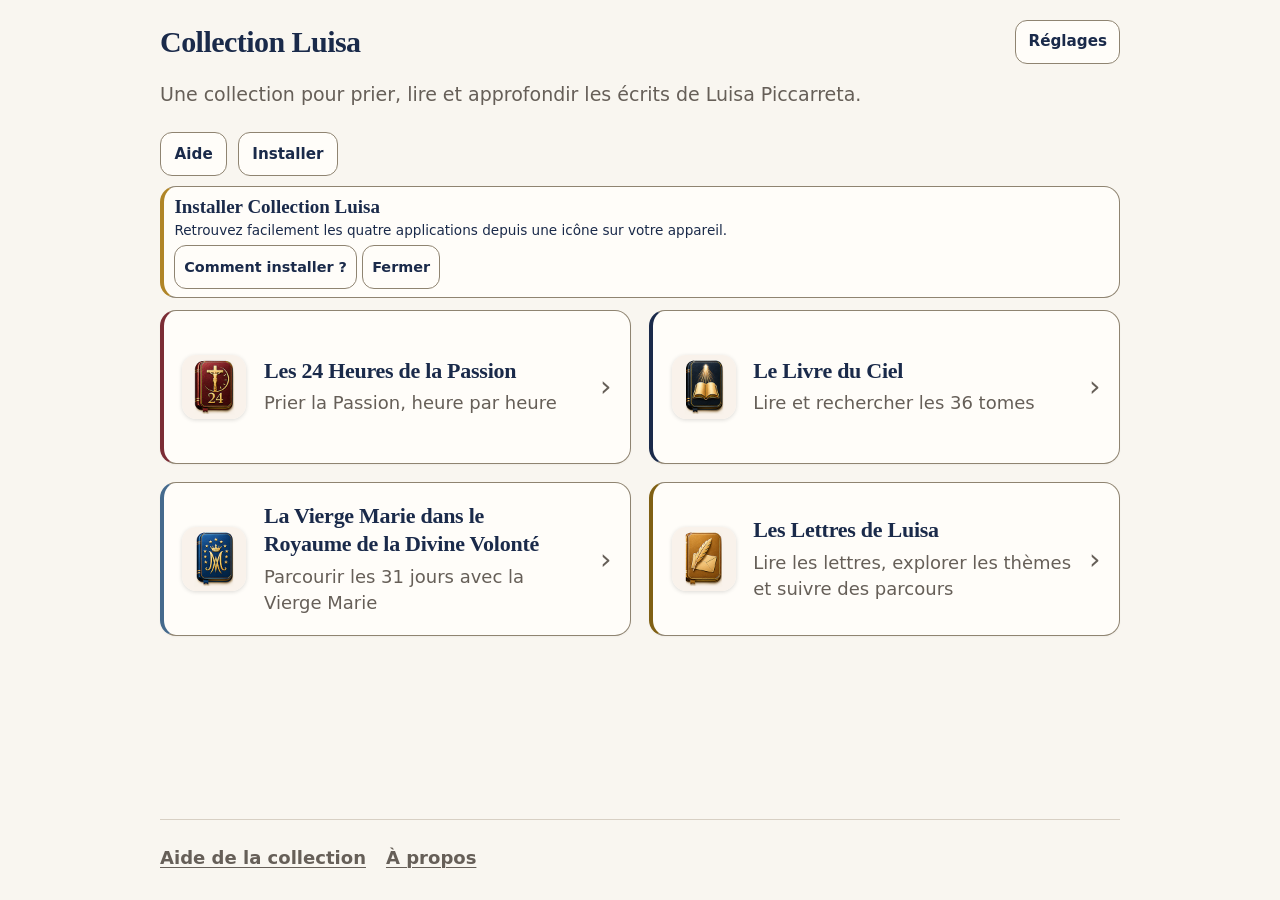
==== commit f38606fa: "Hub v1.0.7 R3: clearer installation guide and beta release metadata" ====
--- a/index.html
+++ b/index.html
@@ -17,9 +17,9 @@
   <meta name="theme-color" content="#F9F6F0" media="(prefers-color-scheme: light)">
   <meta name="theme-color" content="#171717" media="(prefers-color-scheme: dark)">
   <meta http-equiv="Content-Security-Policy" content="default-src 'self'; script-src 'self'; style-src 'self'; img-src 'self' data:; font-src 'self'; connect-src 'self'; worker-src 'self'; manifest-src 'self'; frame-src 'none'; object-src 'none'; base-uri 'none'; form-action 'none'">
-  <meta name="x-build-profile" content="staging-review">
+  <meta name="x-build-profile" content="beta-qualification">
   <meta name="x-app-version" content="1.0.7">
-  <meta name="x-build-date" content="2026-10-15">
+  <meta name="x-build-date" content="2026-10-16">
   <title>Collection Luisa</title>
   <script src="boot.js"></script>
   <link rel="manifest" href="manifest.webmanifest">
@@ -45,11 +45,12 @@
 
       <nav class="home-quick-nav" aria-label="Aide et installation">
         <a href="help.html">Aide</a>
-        <a href="help.html#installation">Installer</a>
+        <a href="help.html#installation" aria-label="Voir les instructions pour installer Collection Luisa">Installer</a>
       </nav>
 
       <section id="install-invitation" class="install-invitation" aria-labelledby="install-invitation-title" hidden>
-        <h2 id="install-invitation-title">Installez l’application</h2>
+        <h2 id="install-invitation-title">Installer Collection Luisa</h2>
+        <p>Retrouvez facilement les quatre applications depuis une icône sur votre appareil.</p>
         <div class="install-invitation__actions">
           <a id="install-invitation-guide" href="help.html#installation">Comment installer ?</a>
           <button id="install-invitation-dismiss" type="button" aria-label="Fermer l’invitation d’installation">Fermer</button>
--- a/styles.css
+++ b/styles.css
@@ -274,6 +274,24 @@
   background: var(--hub-surface);
 }
 
+.install-invitation p {
+  margin: .2rem 0 0;
+  font-size: .85rem;
+  line-height: 1.3;
+}
+
+.installation-home-link {
+  display: inline-flex;
+  align-items: center;
+  min-height: 44px;
+  font-weight: 700;
+}
+
+.installation-return { margin-top: .75rem; }
+
+.installation-guide details > p,
+.installation-guide details > h3 { margin-inline: .9rem; }
+
 .install-invitation h2 {
   margin: 0;
   font-family: var(--font-display);
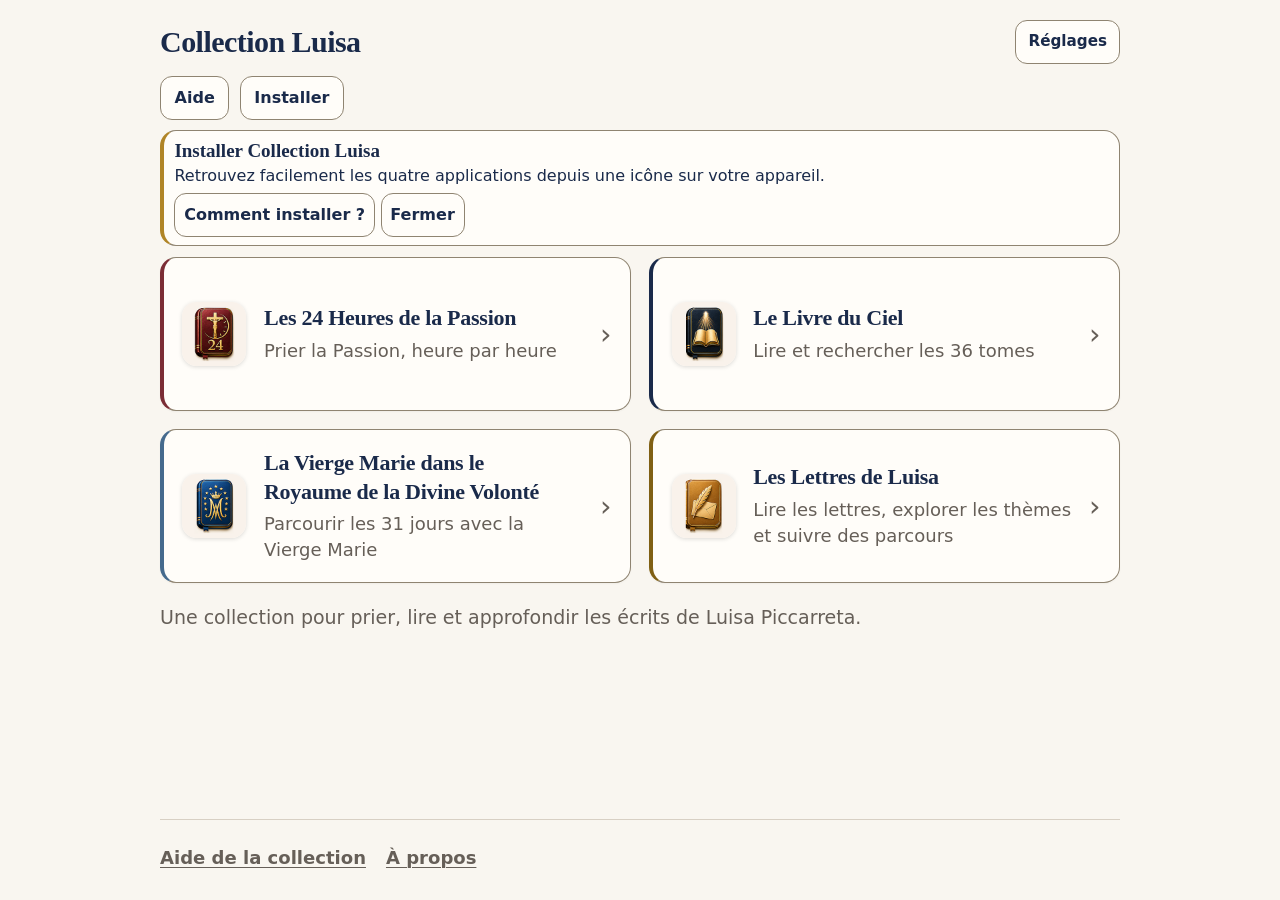
==== commit 8a5fc4b9: "Hub v1.0.7 R4: accessible install prompt and first reader discovery (beta root only)" ====
--- a/index.html
+++ b/index.html
@@ -41,8 +41,6 @@
     </header>
 
     <main id="main" tabindex="-1">
-      <p class="intro">Une collection pour prier, lire et approfondir les écrits de Luisa Piccarreta.</p>
-
       <nav class="home-quick-nav" aria-label="Aide et installation">
         <a href="help.html">Aide</a>
         <a href="help.html#installation" aria-label="Voir les instructions pour installer Collection Luisa">Installer</a>
@@ -87,6 +85,7 @@
           </a>
         </li>
       </ul>
+      <p class="intro intro--after-cards">Une collection pour prier, lire et approfondir les écrits de Luisa Piccarreta.</p>
     </main>
 
     <footer class="home-footer">
--- a/styles.css
+++ b/styles.css
@@ -253,7 +253,7 @@
   border-radius: var(--radius-control);
   background: var(--hub-surface);
   color: var(--hub-text);
-  font: 600 .95rem/1.35 var(--font-ui);
+  font: 600 max(1rem, calc(var(--fs-body) * .8))/1.35 var(--font-ui);
   text-decoration: none;
   cursor: pointer;
   text-align: center;
@@ -276,7 +276,7 @@
 
 .install-invitation p {
   margin: .2rem 0 0;
-  font-size: .85rem;
+  font-size: max(1rem, calc(var(--fs-body) * .83));
   line-height: 1.3;
 }
 
@@ -310,7 +310,7 @@
 .install-invitation__actions button {
   min-height: 44px;
   padding: .35rem .55rem;
-  font-size: .9rem;
+  font-size: max(1rem, calc(var(--fs-body) * .8));
 }
 
 .installation-guide {
@@ -552,12 +552,14 @@
 
   html[data-text="xlarge"] .app-card__link,
   html[data-text="xlarge"] .app-card__body {
-    grid-template-columns: minmax(0, 1fr);
+    grid-template-columns: 2.5rem minmax(0, 1fr);
+    gap: .6rem;
     align-items: start;
   }
 
   html[data-text="xlarge"] .app-card__icon {
-    margin-block-end: .15rem;
+    width: 2.5rem;
+    height: 2.5rem;
   }
 }
 
@@ -792,7 +794,7 @@
   border-bottom: 1px solid var(--hub-border);
   background: var(--hub-surface);
   color: var(--hub-text);
-  font: 600 .95rem/1.35 var(--font-ui);
+  font: 600 max(1rem, calc(var(--fs-body) * .8))/1.35 var(--font-ui);
 }
 .system-banner button {
   min-width: 44px;
@@ -808,3 +810,30 @@
 @media (max-width: 420px) {
   .system-banner { justify-content: space-between; font-size: .875rem; }
 }
+
+/* R4: explanatory text follows the reader choices, allowing meaningful
+   app discovery even when the first-visit notice scales for readability. */
+.intro--after-cards { margin: 1.25rem 0 0; }
+
+@media (max-width: 280px) {
+  .site-header { flex-wrap: wrap; gap: .35rem; }
+  .brand, .intro--after-cards, .install-invitation h2,
+  .install-invitation p, .install-invitation__actions a {
+    overflow-wrap: anywhere;
+  }
+  html[data-text="xlarge"] .app-card__link,
+  html[data-text="xlarge"] .app-card__body {
+    grid-template-columns: minmax(0, 1fr);
+  }
+}
+
+/* Give the first reader a robust initial-fold margin on the narrowest phone,
+   without reducing chosen text or 44px interaction targets. */
+@media (max-width: 359px) {
+  html[data-text="xlarge"] .site-header { padding-block-end: .5rem; }
+  html[data-text="xlarge"] .home-quick-nav { margin-block-end: .3rem; }
+  html[data-text="xlarge"] .install-invitation {
+    padding-block: .35rem;
+    margin-block-end: .35rem;
+  }
+}
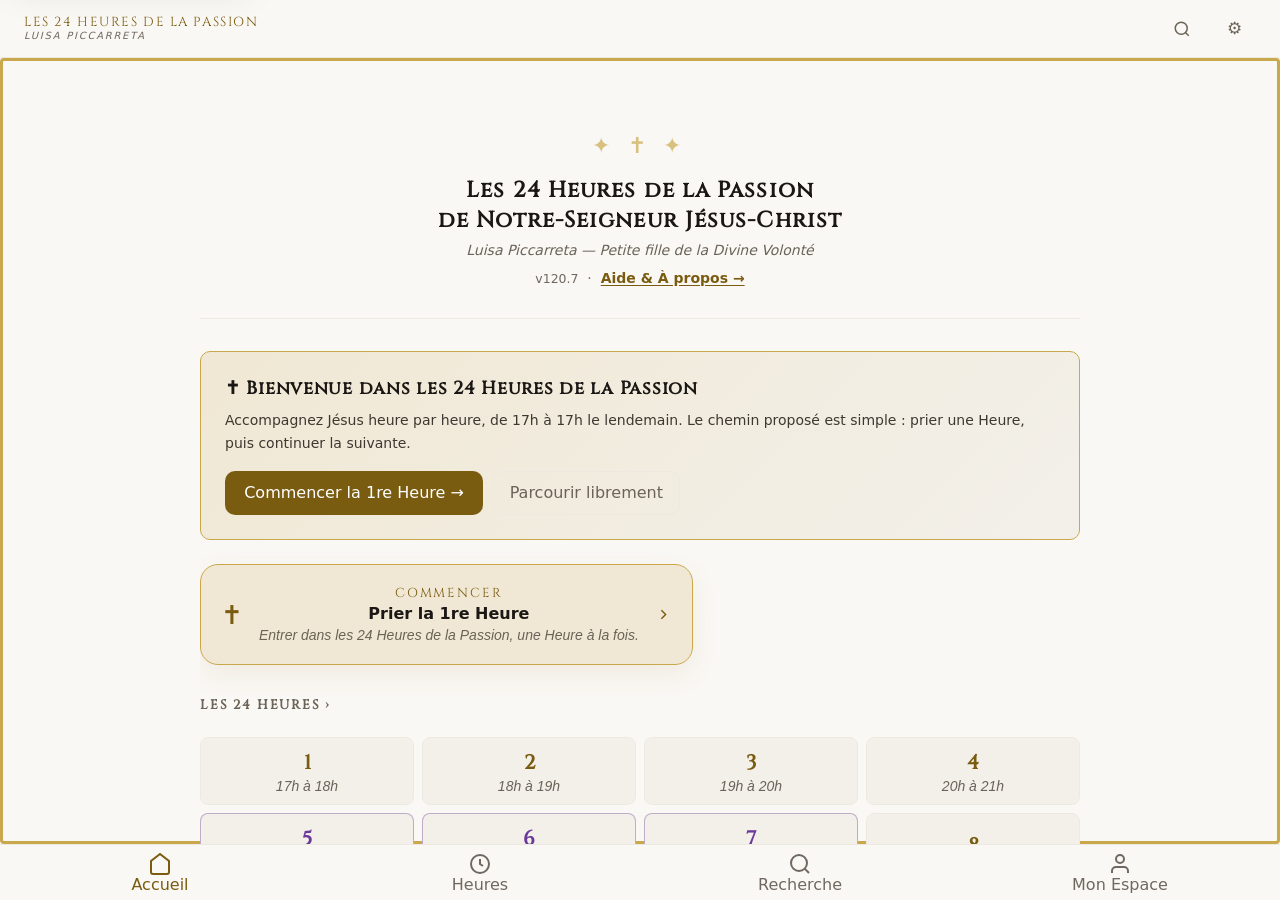
==== commit de63e12a: "v120.7" ====
--- a/index.html
+++ b/index.html
@@ -1,128 +1,14083 @@
-<!doctype html>
-<html lang="fr" dir="ltr" data-theme="system" data-text="normal">
+<!DOCTYPE html>
+<html lang="fr">
 <head>
-  <meta charset="utf-8">
-  <meta name="viewport" content="width=device-width, initial-scale=1, viewport-fit=cover">
-  <meta name="referrer" content="no-referrer">
-  <meta name="robots" content="noindex,nofollow">
-  <meta name="description" content="Une collection pour prier, lire et approfondir les écrits de Luisa Piccarreta.">
-  <link rel="canonical" href="https://louisriv26.github.io/mauritius-mass-finder-beta/">
-  <meta property="og:type" content="website">
-  <meta property="og:title" content="Collection Luisa">
-  <meta property="og:description" content="Une collection pour prier, lire et approfondir les écrits de Luisa Piccarreta.">
-  <meta property="og:url" content="https://louisriv26.github.io/mauritius-mass-finder-beta/">
-  <meta property="og:image" content="https://louisriv26.github.io/mauritius-mass-finder-beta/icons/og-1200x630.png">
-  <meta property="og:image:width" content="1200">
-  <meta property="og:image:height" content="630">
-  <meta name="theme-color" content="#F9F6F0" media="(prefers-color-scheme: light)">
-  <meta name="theme-color" content="#171717" media="(prefers-color-scheme: dark)">
-  <meta http-equiv="Content-Security-Policy" content="default-src 'self'; script-src 'self'; style-src 'self'; img-src 'self' data:; font-src 'self'; connect-src 'self'; worker-src 'self'; manifest-src 'self'; frame-src 'none'; object-src 'none'; base-uri 'none'; form-action 'none'">
-  <meta name="x-build-profile" content="beta-qualification">
-  <meta name="x-app-version" content="1.0.7">
-  <meta name="x-build-date" content="2026-10-16">
-  <title>Collection Luisa</title>
-  <script src="boot.js"></script>
-  <link rel="manifest" href="manifest.webmanifest">
-  <link rel="apple-touch-icon" href="icons/apple-touch-icon.png">
-  <link rel="icon" type="image/png" href="icons/icon-192.png">
-  <link rel="stylesheet" href="styles.css">
-  <script src="app.js" defer></script>
+<meta charset="UTF-8">
+<meta http-equiv="Content-Security-Policy" content="default-src 'self'; script-src 'self' 'unsafe-inline'; script-src-elem 'sha256-XHhnIVNgs5e1395nQPg2ZDuROj0LeYZ+GHR8NndEB+s='; script-src-attr 'unsafe-inline'; style-src 'self' 'unsafe-inline'; style-src-elem 'sha256-UQ2LZMV8vpixa50rjbFhb0lgGCv04EY1sB1SyGNLL0k=' 'sha256-6M8Rz28VxIEJIt8VFRq5wo1q2/9BukXtv20j8ep3NgY=' 'sha256-CqBiLAK8xz+F3J9+SNTpS2zKHauD4F9IA94XQFRUL34=' 'sha256-WLj0DFZ2D1b1hR/2JC2FK3aNLqjx9Hipj0auK8YOfq8='; style-src-attr 'unsafe-inline'; font-src 'self' data:; img-src 'self' data:; connect-src 'self'; manifest-src 'self'; worker-src 'self'; media-src 'none'; base-uri 'none'; form-action 'none'; object-src 'none'; frame-src 'none'">
+<meta name="referrer" content="no-referrer">
+<meta name="color-scheme" content="light dark">
+<meta http-equiv="Cache-Control" content="no-cache, no-store, must-revalidate">
+  <meta http-equiv="Pragma" content="no-cache">
+  <meta http-equiv="Expires" content="0">
+  <meta name="viewport" content="width=device-width, initial-scale=1.0, viewport-fit=cover">
+  <meta name="apple-mobile-web-app-capable" content="yes">
+  <meta name="apple-mobile-web-app-status-bar-style" content="black-translucent">
+  <meta name="apple-mobile-web-app-title" content="24 Heures">
+  <meta name="theme-color" content="#3D1212">
+  <link rel="apple-touch-icon" sizes="60x60" href="icon-60.png">
+  <link rel="apple-touch-icon" sizes="120x120" href="icon-120.png">
+  <link rel="apple-touch-icon" sizes="180x180" href="apple-touch-icon.png">
+  <link rel="icon" type="image/png" sizes="16x16" href="favicon-16.png">
+  <link rel="icon" type="image/png" sizes="32x32" href="favicon-32.png">
+  <link rel="icon" href="favicon.ico" sizes="any">
+  <link rel="manifest" href="manifest.json">
+<title>Les 24 Heures de la Passion — Luisa Piccarreta</title>
+<style id="self-hosted-fonts">
+/* Self-hosted fonts (R44) — latin subset; covers all French characters.
+   Replaces Google Fonts so the app works fully offline from first load. */
+@font-face {
+  font-family: 'Cinzel';
+  font-style: normal;
+  font-weight: 400 500;
+  font-display: swap;
+  src: url('[data-uri]') format('woff2');
+  unicode-range: U+0000-00FF, U+0131, U+0152-0153, U+02BB-02BC, U+02C6, U+02DA, U+02DC, U+0304, U+0308, U+0329, U+2000-206F, U+20AC, U+2122, U+2191, U+2193, U+2212, U+2215, U+FEFF, U+FFFD;
+}
+@font-face {
+  font-family: 'EB Garamond';
+  font-style: normal;
+  font-weight: 400 600;
+  font-display: swap;
+  src: url('[data-uri]') format('woff2');
+  unicode-range: U+0000-00FF, U+0131, U+0152-0153, U+02BB-02BC, U+02C6, U+02DA, U+02DC, U+0304, U+0308, U+0329, U+2000-206F, U+20AC, U+2122, U+2191, U+2193, U+2212, U+2215, U+FEFF, U+FFFD;
+}
+@font-face {
+  font-family: 'EB Garamond';
+  font-style: italic;
+  font-weight: 400 500;
+  font-display: swap;
+  src: url('[data-uri]